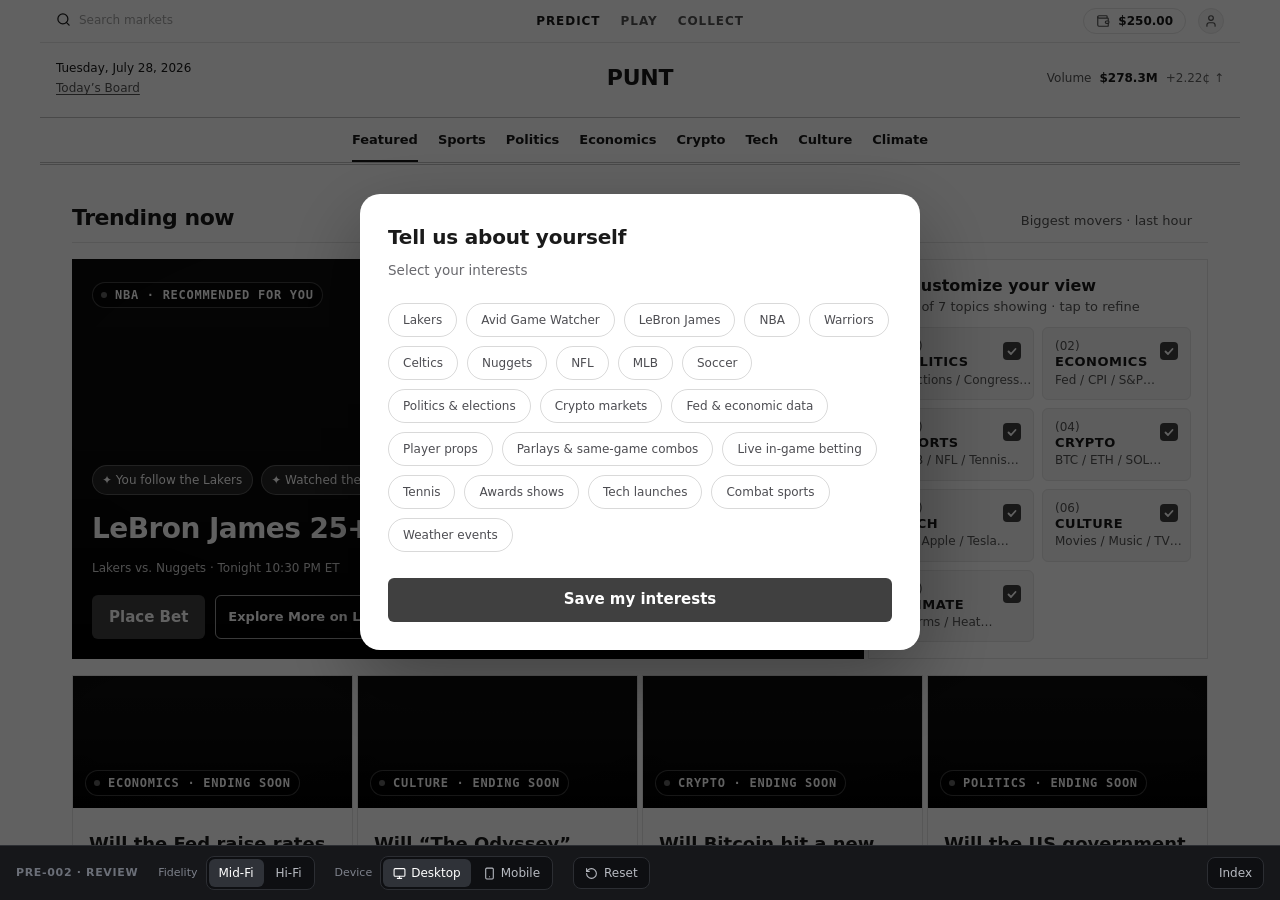
==== index.html @ 113faf9f "Link the Index button to punt-prototypes-index.vercel.app Opens in the same tab (plain anchor, no ta" ====
<!doctype html>
<html lang="en" data-punt-theme="midfi">
<head>
<meta charset="utf-8">
<meta name="viewport" content="width=device-width, initial-scale=1.0">
<title>Punt Predict — Discovery (PRE-002)</title>
<link rel="stylesheet" href="./assets/discovery.css">
<style>
/* ---- PRE-002 additions on top of the real punt-explorations design system ----
   Only for content this POC swaps into the hero slot; everything else on the
   page uses the linked stylesheet's classes untouched. */
.pre-whychips{display:flex;flex-wrap:wrap;gap:8px;margin:2px 0}
.pre-chip{display:inline-flex;align-items:center;gap:6px;font-family:var(--punt-type-caption-font);font-size:var(--punt-type-caption-size);color:#fff;background:#ffffff1f;border:1px solid #ffffff3d;border-radius:var(--punt-radius-full);padding:5px 10px 5px 9px;white-space:nowrap}
.pre-heroctas{display:flex;gap:10px;margin-top:4px;flex-wrap:wrap}
.pre-ranknav{display:flex;align-items:center;gap:10px;flex:0 0 auto}
.pre-arrow{width:32px;height:32px;padding:0;border-radius:50%;justify-content:center;flex:0 0 auto}
.pre-rankdots{display:flex;gap:6px;align-items:center}
.pre-rankdots i{width:7px;height:7px;border-radius:50%;background:#ffffff59;transition:opacity .2s,transform .2s;display:block}
.pre-rankdots i.on{background:#fff;transform:scale(1.2)}
.pre-toast{position:fixed;left:50%;top:18px;transform:translateX(-50%) translateY(-10px);background:#16171a;color:#fff;font-size:12.5px;font-weight:500;padding:10px 16px;border-radius:999px;box-shadow:0 10px 30px rgba(0,0,0,.4);opacity:0;pointer-events:none;transition:.25s;z-index:1200;white-space:nowrap}
.pre-toast.show{opacity:1;transform:translateX(-50%)}

/* onboarding modal */
.pre-onboard-backdrop{position:fixed;inset:0;background:rgba(0,0,0,.62);z-index:2000;display:flex;align-items:center;justify-content:center;padding:20px 20px 76px;opacity:1;transition:opacity .2s ease}
.pre-onboard-backdrop[hidden]{display:none}
._bar_lmoli_6{z-index:2100}
.pre-onboard{background:#fff;color:#1a1a1a;border-radius:20px;max-width:560px;width:100%;max-height:86vh;overflow-y:auto;padding:28px;box-shadow:0 30px 80px rgba(0,0,0,.35);font-family:system-ui,-apple-system,"Segoe UI",sans-serif}
.pre-onboard-head{display:flex;align-items:center;gap:10px}
.pre-onboard-head h2{font-size:20px;font-weight:700;margin:0;letter-spacing:-.01em}
.pre-onboard-sub{color:#68686d;font-size:13.5px;margin:8px 0 22px}
.pre-onboard-tags{display:flex;flex-wrap:wrap;gap:9px;margin-bottom:26px}
.pre-tag{display:inline-flex;align-items:center;font-family:var(--punt-type-caption-font);font-size:var(--punt-type-caption-size);color:#4d4d52;background:transparent;border:1px solid #00000026;border-radius:var(--punt-radius-full);padding:7px 14px;cursor:pointer;transition:.15s;white-space:nowrap}
.pre-tag:hover{border-color:#00000047;color:#1a1a1a}
.pre-tag[aria-pressed="true"]{color:#fff;background:#1a1a1a;border-color:#1a1a1a}
.pre-onboard button.pre-onboard-cta{width:100%}
:root[data-punt-theme="hifi"] .pre-onboard{background:#16171a;color:#fff;box-shadow:0 30px 80px rgba(0,0,0,.55)}
:root[data-punt-theme="hifi"] .pre-onboard-sub{color:#ffffffa8}
:root[data-punt-theme="hifi"] .pre-tag{color:#ffffffb0;border-color:#ffffff30}
:root[data-punt-theme="hifi"] .pre-tag:hover{border-color:#ffffff5c;color:#fff}
:root[data-punt-theme="hifi"] .pre-tag[aria-pressed="true"]{color:#fff;background:#ffffff1f;border-color:#ffffff3d}
.pre-wordmark{font-family:Inter,-apple-system,system-ui,sans-serif;font-size:22px;font-weight:800;letter-spacing:-.22px;text-transform:uppercase;color:var(--punt-text-primary);line-height:1.45}
a._action_lmoli_79{text-decoration:none}
</style>
</head>
<body>
<div id="root"><div class="_appRoot_lazny_6"><div class="_stage_lazny_16" data-device="desktop"><div class="_frame_lazny_32" data-device="desktop"><div class="_viewport_lazny_59"><div class="_header_lazny_132"><header class="_bar_xk1yx_8"><div class="_utility_xk1yx_25"><button type="button" class="_pmark_xk1yx_37" aria-label="Punt — home"><svg class="_pmarkIcon_xk1yx_49" viewBox="0 0 33 50" role="img" aria-label="Punt" xmlns="http://www.w3.org/2000/svg"><path fill-rule="evenodd" clip-rule="evenodd" fill="currentColor" d="M20.9295 6.09855e-07C21.0402 -0.000160341 21.1185 0.0315406 21.2141 0.0907373C22.1173 0.651046 23.0156 1.25142 23.9143 1.81814L31.4762 6.61122C31.5067 7.10429 31.4916 7.65831 31.4916 8.15871L31.4926 22.8074C31.4936 23.5739 31.5322 24.4627 31.439 25.2143C31.4182 25.3827 30.114 26.2218 29.8975 26.37L27.0634 28.2856L21.3635 32.1745C20.9624 31.9421 20.5584 31.6675 20.1628 31.42L17.8589 29.9905C17.4922 29.7628 17.135 29.5198 16.7592 29.3083C16.7904 29.7628 16.7576 30.639 16.757 31.1364L16.7541 34.9385L16.7596 39.2202C16.7612 39.9827 16.7889 40.8905 16.7483 41.6376C18.1316 41.4486 18.6882 41.1519 19.3922 39.8762C19.4177 39.8859 19.442 39.8953 19.4652 39.9048C19.6116 39.7786 19.76 39.6401 19.8983 39.5072C20.6225 38.8114 21.2725 38.0569 21.9287 37.2989C21.9893 37.2289 22.0482 37.1548 22.1055 37.0824C22.7581 36.2493 23.364 35.3807 23.9204 34.4805C24.0014 34.3478 24.0636 34.2084 24.1433 34.074C24.5126 33.4611 24.8618 32.8362 25.1903 32.2004C25.4035 31.7831 25.5784 31.3711 25.781 30.9539C25.867 31.1247 25.9582 31.292 26.0443 31.4633C26.174 31.7213 26.2897 31.9939 26.4238 32.2488C27.25 33.8438 28.2143 35.3633 29.3059 36.7899C29.4014 36.9156 29.5056 37.0416 29.5984 37.1656C29.6226 37.2014 29.8318 37.454 29.858 37.4677C29.9152 37.5602 30.0272 37.6757 30.1047 37.7568C30.1762 37.8559 30.2545 37.9535 30.337 38.0439C30.8181 38.5711 31.2902 39.1016 31.8212 39.5803C31.9505 39.6967 32.1054 39.8327 32.2173 39.9629C32.1227 40.1041 31.8587 40.3171 31.7202 40.4439C31.58 40.5745 31.4431 40.7086 31.3093 40.8456C29.2331 42.9569 27.6353 45.2865 26.3094 47.9268C26.1373 48.2693 25.9767 48.6524 25.7866 48.9808C25.7098 48.7945 25.6176 48.6393 25.5384 48.4613C25.2852 47.8929 25.0001 47.3784 24.6993 46.8343L24.1244 45.8167C23.4918 44.7015 22.7274 43.573 21.9123 42.582C21.2613 41.8045 20.5629 41.0678 19.8212 40.3762C19.7648 40.5462 19.7082 40.7156 19.6467 40.8863C18.7973 43.2426 16.7769 45.8298 14.0796 45.9483C12.9239 45.9991 11.8709 45.5492 10.8983 44.953C10.0063 46.3455 8.87122 47.2574 7.49717 48.1194C6.59512 48.6751 5.57583 49.027 4.5821 49.3685L4.38984 48.8818C4.93883 48.47 5.27903 48.2659 5.69792 47.7004C5.96508 47.3421 6.15314 46.931 6.24954 46.4945C6.44758 45.6179 6.38908 44.2247 6.41059 43.3035C6.4199 42.9005 6.44089 42.3976 6.40548 42.0004C6.38515 41.8468 6.25479 41.749 6.13872 41.666C4.45607 40.462 2.21735 39.5411 0.648798 41.4599C0.552534 41.5774 0.573386 41.6235 0.415482 41.6646C0.272529 41.6302 0.126953 41.515 0 41.4296C0.402236 40.1063 1.20959 38.7167 2.18731 37.7376C3.30222 36.5991 4.82906 35.9586 6.4224 35.9602C6.3723 34.6247 6.41086 33.0324 6.41099 31.6785L6.40692 23.297C6.21203 23.261 5.99826 23.203 5.8056 23.1642C4.34066 22.8678 2.78273 23.3785 2.40856 24.9651C2.36148 25.1643 2.39269 25.4097 2.29236 25.5755C2.18535 25.637 2.04423 25.6304 1.91688 25.6382C1.73983 25.234 1.68239 24.7572 1.64671 24.3208C1.39058 21.1813 3.28674 18.8413 6.422 18.5731C6.40784 17.3557 6.4039 16.138 6.41059 14.9202C6.40574 13.4132 6.40915 11.906 6.42056 10.3989C6.56705 10.1359 8.52 8.80058 8.90597 8.52594L18.1498 1.9536C18.9877 1.35732 20.0743 0.532917 20.9295 6.09855e-07ZM12.3319 26.6562C12.2516 26.7022 12.1294 26.7664 12.0555 26.8147C11.9926 27.8657 12.0289 29.1761 12.0301 30.2532L12.0293 37.9894C12.0292 38.3123 12.0414 38.82 12.0117 39.1274C13.3003 39.8469 14.332 40.8081 15.7794 41.4152C15.8682 41.4387 15.9024 41.4657 15.9719 41.4402C16.0073 41.0412 15.9835 40.3899 15.9819 39.9691L15.9793 28.8058C15.4615 28.529 12.6559 26.6607 12.3319 26.6562ZM25.8341 15.3643C25.5592 15.5479 25.2762 15.7267 24.9936 15.8983C23.385 16.8758 21.8093 17.9144 20.2053 18.8968C19.557 19.2916 18.9141 19.6955 18.277 20.1084C17.7929 20.4159 17.2029 20.7787 16.7545 21.1287C16.7638 21.5113 16.6863 22.6478 16.7919 22.8832C16.9849 23.0575 17.3663 23.278 17.5994 23.4227C18.219 23.8027 18.8352 24.1887 19.4478 24.5808C19.6383 24.7024 19.9924 24.9018 20.1431 25.0262C20.8799 25.4786 25.1339 28.245 25.5563 28.3254C25.6491 28.2911 25.7662 28.226 25.8138 28.1337C25.9751 27.8208 25.8695 16.8122 25.8682 15.4233L25.8341 15.3643ZM14.2734 5.71087C13.0776 6.55142 12.389 6.96941 12.0968 8.52244C11.9974 9.05106 12.0233 9.83833 12.0239 10.391L12.028 12.9914L12.0296 20.7848C12.0296 22.1259 12.078 23.822 12.0077 25.1283C12.0433 25.1778 12.0203 25.1654 12.0711 25.1744C12.8854 24.5904 13.7123 24.0242 14.551 23.476C14.9521 23.2116 15.6427 22.7792 16.0131 22.5072C15.958 22.0305 15.9795 21.2823 15.9795 20.7818L15.9822 8.29058L15.978 5.61565C15.977 5.42437 15.9934 4.69835 15.9744 4.55016L15.9281 4.53663L14.2734 5.71087ZM16.9224 3.84702C16.877 3.91872 16.7853 4.05438 16.7809 4.13411C16.7544 4.60599 16.7558 5.09722 16.7534 5.56916L16.7499 8.35311C16.7495 11.5119 16.7869 14.7386 16.7444 17.8904C18.296 16.9571 19.8244 15.9553 21.3759 15.0191C21.6975 14.825 22.0215 14.625 22.3344 14.4171C22.6356 14.2432 25.7044 12.3499 25.8512 12.0572C25.9217 11.9165 25.8872 9.82649 25.8695 9.47717C25.3047 9.05979 17.1242 3.88578 16.9224 3.84702Z"></path></svg></button><div class="_search_xk1yx_57"><svg xmlns="http://www.w3.org/2000/svg" width="15" height="15" viewBox="0 0 24 24" fill="none" stroke="currentColor" stroke-width="2" stroke-linecap="round" stroke-linejoin="round" class="lucide lucide-search _searchIcon_xk1yx_70" aria-hidden="true"><path d="m21 21-4.34-4.34"></path><circle cx="11" cy="11" r="8"></circle></svg><input class="_searchInput_xk1yx_75" placeholder="Search markets" aria-label="Search markets" type="search" value=""></div><nav class="_editions_xk1yx_90" aria-label="Boards"><button type="button" class="_edition_xk1yx_90" data-on="true" aria-current="page">Predict</button><button type="button" class="_edition_xk1yx_90">Play</button><button type="button" class="_edition_xk1yx_90">Collect</button></nav><div class="_account_xk1yx_122"><button type="button" class="_wallet_xk1yx_132" aria-label="Wallet, $250.00"><svg xmlns="http://www.w3.org/2000/svg" width="14" height="14" viewBox="0 0 24 24" fill="none" stroke="currentColor" stroke-width="2" stroke-linecap="round" stroke-linejoin="round" class="lucide lucide-wallet _walletIcon_xk1yx_155" aria-hidden="true"><path d="M19 7V4a1 1 0 0 0-1-1H5a2 2 0 0 0 0 4h15a1 1 0 0 1 1 1v4h-3a2 2 0 0 0 0 4h3a1 1 0 0 0 1-1v-2a1 1 0 0 0-1-1"></path><path d="M3 5v14a2 2 0 0 0 2 2h15a1 1 0 0 0 1-1v-4"></path></svg><span class="_balance_xk1yx_160">$250.00</span></button><button type="button" class="_avatar_xk1yx_169" aria-label="Account"><svg xmlns="http://www.w3.org/2000/svg" width="14" height="14" viewBox="0 0 24 24" fill="none" stroke="currentColor" stroke-width="2" stroke-linecap="round" stroke-linejoin="round" class="lucide lucide-user" aria-hidden="true"><path d="M19 21v-2a4 4 0 0 0-4-4H9a4 4 0 0 0-4 4v2"></path><circle cx="12" cy="7" r="4"></circle></svg></button></div></div><div class="_flag_xk1yx_197"><div class="_dateline_xk1yx_205"><time>Tuesday, July 28, 2026</time><span class="_datelineSub_xk1yx_214">Today’s Board</span></div><button type="button" class="_logoButton_xk1yx_223" aria-label="Punt — home"><span class="pre-wordmark">PUNT</span></button><div class="_quote_xk1yx_242"><span class="_quoteLabel_xk1yx_252">Volume</span><span class="_quoteValue_xk1yx_255">$278.3M</span><span class="_quoteMove_xk1yx_259" data-dir="up">+2.22¢ ↑</span></div></div></header><nav class="_nav_1gdg0_6" aria-label="Browse markets by category"><div class="_row_1gdg0_13" role="tablist"><button type="button" role="tab" aria-selected="true" class="_chip_1gdg0_27" data-on="true">Featured</button><button type="button" role="tab" aria-selected="false" class="_chip_1gdg0_27">Sports</button><button type="button" role="tab" aria-selected="false" class="_chip_1gdg0_27">Politics</button><button type="button" role="tab" aria-selected="false" class="_chip_1gdg0_27">Economics</button><button type="button" role="tab" aria-selected="false" class="_chip_1gdg0_27">Crypto</button><button type="button" role="tab" aria-selected="false" class="_chip_1gdg0_27">Tech</button><button type="button" role="tab" aria-selected="false" class="_chip_1gdg0_27">Culture</button><button type="button" role="tab" aria-selected="false" class="_chip_1gdg0_27">Climate</button></div></nav></div><main class="_content_lazny_84"><div style="opacity: 1; transform: none;"><div class="_feedWrap_19tfx_717"><div class="_bands_19tfx_90"><section class="_band_19tfx_90" aria-label="Trending now"><header class="_bandHead_19tfx_105" data-kind="trending"><h2 class="_bandTitle_19tfx_133" data-kind="trending">Trending now</h2><span class="_bandNote_19tfx_173">Biggest movers · last hour</span></header><div class="_carousel_14ss8_4"><div class="_track_14ss8_17"><div class="_slide_14ss8_35"><div class="_root_1py48_2 _inverse_1py48_21 _padNone_1py48_28 _interactive_1py48_42 _tile_s34ji_6 _hero_s34ji_4" role="button" tabindex="0" aria-label="Will OpenAI release its next flagship model before October?" data-size="feature"><span class="_cover_s34ji_64" aria-hidden="true" style="--cover: url(/adaptive-discovery/covers/openai-flagship-oct.jpg);"></span><span class="_scrim_s34ji_105" aria-hidden="true"></span><div class="_heroInner_s34ji_200"><div class="_top_s34ji_123"><span class="_tag_2lkff_5" data-invert="true" data-status="ending" id="base-ui-_r_3_" data-base-ui-tooltip-trigger=""><span class="_tagDot_2lkff_25" aria-hidden="true"></span>Tech · Ending soon</span></div><div class="_bottom_s34ji_209"><p class="_q_s34ji_131">Will OpenAI release its next flagship model before October?</p><p class="_meta_s34ji_143" data-invert="true"><span>$3M vol</span></p><div class="_outWrap_s34ji_175"><div class="_outcomes_2lkff_82" data-invert="true"><div class="_outcome_2lkff_82" data-lead="down" role="button" tabindex="0" aria-label="Buy Yes at 47¢"><span class="_outHead_2lkff_115"><span class="_outName_2lkff_122">Yes</span><span class="_outVals_2lkff_132"><span class="_outMult_2lkff_138">2.13×</span><span class="_outPct_2lkff_143">47%</span></span></span><span class="_track_2lkff_150" aria-hidden="true"><span class="_fill_2lkff_158" style="width: 47%;"></span></span></div><div class="_outcome_2lkff_82" data-lead="up" role="button" tabindex="0" aria-label="Buy No at 53¢"><span class="_outHead_2lkff_115"><span class="_outName_2lkff_122">No</span><span class="_outVals_2lkff_132"><span class="_outMult_2lkff_138">1.89×</span><span class="_outPct_2lkff_143">53%</span></span></span><span class="_track_2lkff_150" aria-hidden="true"><span class="_fill_2lkff_158" style="width: 53%;"></span></span></div></div></div><button class="_button_1fbs5_1 _secondary_1fbs5_57 _sm_1fbs5_31 _trade_2lkff_208 _tradeOnImage_2lkff_214" type="button" aria-label="Trade this market">Trade</button></div></div></div></div><div class="_slide_14ss8_35"><div class="_root_1py48_2 _inverse_1py48_21 _padNone_1py48_28 _interactive_1py48_42 _tile_s34ji_6 _hero_s34ji_4" role="button" tabindex="0" aria-label="Will the Fed raise rates at its July 2026 meeting?" data-size="feature"><span class="_cover_s34ji_64" aria-hidden="true" style="--cover: url(/adaptive-discovery/covers/fed-jul-hike.jpg);"></span><span class="_scrim_s34ji_105" aria-hidden="true"></span><div class="_heroInner_s34ji_200"><div class="_top_s34ji_123"><span class="_tag_2lkff_5" data-invert="true" data-status="ending" id="base-ui-_r_5_" data-base-ui-tooltip-trigger=""><span class="_tagDot_2lkff_25" aria-hidden="true"></span>Economics · Ending soon</span></div><div class="_bottom_s34ji_209"><p class="_q_s34ji_131">Will the Fed raise rates at its July 2026 meeting?</p><p class="_meta_s34ji_143" data-invert="true"><span>$16.2M vol</span><span class="_metaSep_s34ji_163" aria-hidden="true">·</span><span class="_metaEvent_s34ji_158"><svg xmlns="http://www.w3.org/2000/svg" width="11" height="11" viewBox="0 0 24 24" fill="none" stroke="currentColor" stroke-width="2" stroke-linecap="round" stroke-linejoin="round" class="lucide lucide-layers" aria-hidden="true"><path d="M12.83 2.18a2 2 0 0 0-1.66 0L2.6 6.08a1 1 0 0 0 0 1.83l8.58 3.91a2 2 0 0 0 1.66 0l8.58-3.9a1 1 0 0 0 0-1.83z"></path><path d="M2 12a1 1 0 0 0 .58.91l8.6 3.91a2 2 0 0 0 1.65 0l8.58-3.9A1 1 0 0 0 22 12"></path><path d="M2 17a1 1 0 0 0 .58.91l8.6 3.91a2 2 0 0 0 1.65 0l8.58-3.9A1 1 0 0 0 22 17"></path></svg>2 markets</span></p><div class="_outWrap_s34ji_175"><div class="_outcomes_2lkff_82" data-invert="true"><div class="_outcome_2lkff_82" data-lead="down" role="button" tabindex="0" aria-label="Buy Yes at 36¢"><span class="_outHead_2lkff_115"><span class="_outName_2lkff_122">Yes</span><span class="_outVals_2lkff_132"><span class="_outMult_2lkff_138">2.78×</span><span class="_outPct_2lkff_143">36%</span></span></span><span class="_track_2lkff_150" aria-hidden="true"><span class="_fill_2lkff_158" style="width: 36%;"></span></span></div><div class="_outcome_2lkff_82" data-lead="up" role="button" tabindex="0" aria-label="Buy No at 64¢"><span class="_outHead_2lkff_115"><span class="_outName_2lkff_122">No</span><span class="_outVals_2lkff_132"><span class="_outMult_2lkff_138">1.56×</span><span class="_outPct_2lkff_143">64%</span></span></span><span class="_track_2lkff_150" aria-hidden="true"><span class="_fill_2lkff_158" style="width: 64%;"></span></span></div></div></div><button class="_button_1fbs5_1 _secondary_1fbs5_57 _sm_1fbs5_31 _trade_2lkff_208 _tradeOnImage_2lkff_214" type="button" aria-label="Trade this market">Trade</button></div></div></div></div><div class="_slide_14ss8_35"><div class="_root_1py48_2 _inverse_1py48_21 _padNone_1py48_28 _interactive_1py48_42 _tile_s34ji_6 _hero_s34ji_4" role="button" tabindex="0" aria-label="Will “The Odyssey” gross over $500M worldwide by Labor Day?" data-size="feature"><span class="_cover_s34ji_64" aria-hidden="true" style="--cover: url(/adaptive-discovery/covers/odyssey-box-office.jpg);"></span><span class="_scrim_s34ji_105" aria-hidden="true"></span><div class="_heroInner_s34ji_200"><div class="_top_s34ji_123"><span class="_tag_2lkff_5" data-invert="true" data-status="ending" id="base-ui-_r_7_" data-base-ui-tooltip-trigger=""><span class="_tagDot_2lkff_25" aria-hidden="true"></span>Culture · Ending soon</span></div><div class="_bottom_s34ji_209"><p class="_q_s34ji_131">Will “The Odyssey” gross over $500M worldwide by Labor Day?</p><p class="_meta_s34ji_143" data-invert="true"><span>$1.8M vol</span></p><div class="_outWrap_s34ji_175"><div class="_outcomes_2lkff_82" data-invert="true"><div class="_outcome_2lkff_82" data-lead="up" role="button" tabindex="0" aria-label="Buy Yes at 62¢"><span class="_outHead_2lkff_115"><span class="_outName_2lkff_122">Yes</span><span class="_outVals_2lkff_132"><span class="_outMult_2lkff_138">1.61×</span><span class="_outPct_2lkff_143">62%</span></span></span><span class="_track_2lkff_150" aria-hidden="true"><span class="_fill_2lkff_158" style="width: 62%;"></span></span></div><div class="_outcome_2lkff_82" data-lead="down" role="button" tabindex="0" aria-label="Buy No at 38¢"><span class="_outHead_2lkff_115"><span class="_outName_2lkff_122">No</span><span class="_outVals_2lkff_132"><span class="_outMult_2lkff_138">2.63×</span><span class="_outPct_2lkff_143">38%</span></span></span><span class="_track_2lkff_150" aria-hidden="true"><span class="_fill_2lkff_158" style="width: 38%;"></span></span></div></div></div><button class="_button_1fbs5_1 _secondary_1fbs5_57 _sm_1fbs5_31 _trade_2lkff_208 _tradeOnImage_2lkff_214" type="button" aria-label="Trade this market">Trade</button></div></div></div></div><div class="_slide_14ss8_35"><div class="_root_1py48_2 _inverse_1py48_21 _padNone_1py48_28 _interactive_1py48_42 _tile_s34ji_6 _hero_s34ji_4" role="button" tabindex="0" aria-label="Will Bitcoin hit a new all-time high in August 2026?" data-size="feature"><span class="_cover_s34ji_64" aria-hidden="true" style="--cover: url(/adaptive-discovery/covers/btc-ath-aug.jpg);"></span><span class="_scrim_s34ji_105" aria-hidden="true"></span><div class="_heroInner_s34ji_200"><div class="_top_s34ji_123"><span class="_tag_2lkff_5" data-invert="true" data-status="ending" id="base-ui-_r_9_" data-base-ui-tooltip-trigger=""><span class="_tagDot_2lkff_25" aria-hidden="true"></span>Crypto · Ending soon</span></div><div class="_bottom_s34ji_209"><p class="_q_s34ji_131">Will Bitcoin hit a new all-time high in August 2026?</p><p class="_meta_s34ji_143" data-invert="true"><span>$6.7M vol</span><span class="_metaSep_s34ji_163" aria-hidden="true">·</span><span class="_metaEvent_s34ji_158"><svg xmlns="http://www.w3.org/2000/svg" width="11" height="11" viewBox="0 0 24 24" fill="none" stroke="currentColor" stroke-width="2" stroke-linecap="round" stroke-linejoin="round" class="lucide lucide-layers" aria-hidden="true"><path d="M12.83 2.18a2 2 0 0 0-1.66 0L2.6 6.08a1 1 0 0 0 0 1.83l8.58 3.91a2 2 0 0 0 1.66 0l8.58-3.9a1 1 0 0 0 0-1.83z"></path><path d="M2 12a1 1 0 0 0 .58.91l8.6 3.91a2 2 0 0 0 1.65 0l8.58-3.9A1 1 0 0 0 22 12"></path><path d="M2 17a1 1 0 0 0 .58.91l8.6 3.91a2 2 0 0 0 1.65 0l8.58-3.9A1 1 0 0 0 22 17"></path></svg>3 markets</span></p><div class="_outWrap_s34ji_175"><div class="_outcomes_2lkff_82" data-invert="true"><div class="_outcome_2lkff_82" data-lead="down" role="button" tabindex="0" aria-label="Buy Yes at 37¢"><span class="_outHead_2lkff_115"><span class="_outName_2lkff_122">Yes</span><span class="_outVals_2lkff_132"><span class="_outMult_2lkff_138">2.70×</span><span class="_outPct_2lkff_143">37%</span></span></span><span class="_track_2lkff_150" aria-hidden="true"><span class="_fill_2lkff_158" style="width: 37%;"></span></span></div><div class="_outcome_2lkff_82" data-lead="up" role="button" tabindex="0" aria-label="Buy No at 63¢"><span class="_outHead_2lkff_115"><span class="_outName_2lkff_122">No</span><span class="_outVals_2lkff_132"><span class="_outMult_2lkff_138">1.59×</span><span class="_outPct_2lkff_143">63%</span></span></span><span class="_track_2lkff_150" aria-hidden="true"><span class="_fill_2lkff_158" style="width: 63%;"></span></span></div></div></div><button class="_button_1fbs5_1 _secondary_1fbs5_57 _sm_1fbs5_31 _trade_2lkff_208 _tradeOnImage_2lkff_214" type="button" aria-label="Trade this market">Trade</button></div></div></div></div><div class="_slide_14ss8_35"><div class="_root_1py48_2 _inverse_1py48_21 _padNone_1py48_28 _interactive_1py48_42 _tile_s34ji_6 _hero_s34ji_4" role="button" tabindex="0" aria-label="Will the US government shut down before October 2026?" data-size="feature"><span class="_cover_s34ji_64" aria-hidden="true" style="--cover: url(/adaptive-discovery/covers/shutdown-2026.jpg);"></span><span class="_scrim_s34ji_105" aria-hidden="true"></span><div class="_heroInner_s34ji_200"><div class="_top_s34ji_123"><span class="_tag_2lkff_5" data-invert="true" data-status="ending" id="base-ui-_r_b_" data-base-ui-tooltip-trigger=""><span class="_tagDot_2lkff_25" aria-hidden="true"></span>Politics · Ending soon</span></div><div class="_bottom_s34ji_209"><p class="_q_s34ji_131">Will the US government shut down before October 2026?</p><p class="_meta_s34ji_143" data-invert="true"><span>$5.6M vol</span></p><div class="_outWrap_s34ji_175"><div class="_outcomes_2lkff_82" data-invert="true"><div class="_outcome_2lkff_82" data-lead="down" role="button" tabindex="0" aria-label="Buy Yes at 39¢"><span class="_outHead_2lkff_115"><span class="_outName_2lkff_122">Yes</span><span class="_outVals_2lkff_132"><span class="_outMult_2lkff_138">2.56×</span><span class="_outPct_2lkff_143">39%</span></span></span><span class="_track_2lkff_150" aria-hidden="true"><span class="_fill_2lkff_158" style="width: 39%;"></span></span></div><div class="_outcome_2lkff_82" data-lead="up" role="button" tabindex="0" aria-label="Buy No at 61¢"><span class="_outHead_2lkff_115"><span class="_outName_2lkff_122">No</span><span class="_outVals_2lkff_132"><span class="_outMult_2lkff_138">1.64×</span><span class="_outPct_2lkff_143">61%</span></span></span><span class="_track_2lkff_150" aria-hidden="true"><span class="_fill_2lkff_158" style="width: 61%;"></span></span></div></div></div><button class="_button_1fbs5_1 _secondary_1fbs5_57 _sm_1fbs5_31 _trade_2lkff_208 _tradeOnImage_2lkff_214" type="button" aria-label="Trade this market">Trade</button></div></div></div></div></div><div class="_dots_14ss8_42" aria-hidden="true"><button type="button" class="_dot_14ss8_42" data-on="true" aria-label="Go to trending card 1"></button><button type="button" class="_dot_14ss8_42" aria-label="Go to trending card 2"></button><button type="button" class="_dot_14ss8_42" aria-label="Go to trending card 3"></button><button type="button" class="_dot_14ss8_42" aria-label="Go to trending card 4"></button><button type="button" class="_dot_14ss8_42" aria-label="Go to trending card 5"></button></div></div><div class="_trendingTop_19tfx_298"><div class="_trendingHero_19tfx_303" id="heroSlot"></div><div class="_tunerSlot_19tfx_308"><aside class="_card_zsbvw_5" aria-label="Customize your view"><header class="_head_zsbvw_17"><svg xmlns="http://www.w3.org/2000/svg" width="16" height="16" viewBox="0 0 24 24" fill="none" stroke="currentColor" stroke-width="2" stroke-linecap="round" stroke-linejoin="round" class="lucide lucide-sliders-horizontal" aria-hidden="true"><path d="M10 5H3"></path><path d="M12 19H3"></path><path d="M14 3v4"></path><path d="M16 17v4"></path><path d="M21 12h-9"></path><path d="M21 19h-5"></path><path d="M21 5h-7"></path><path d="M8 10v4"></path><path d="M8 12H3"></path></svg><div class="_headText_zsbvw_23"><p class="_title_zsbvw_29">Customize your view</p><p class="_sub_zsbvw_37">7 of 7 topics showing · tap to refine</p></div></header><div class="_grid_zsbvw_47" role="group" aria-label="Topics on your board"><div class="_tile_zsbvw_57" data-on="true"><button type="button" class="_tileMain_zsbvw_74" aria-label="Refine Politics topics"><span class="_num_zsbvw_105">(01)</span><span class="_name_zsbvw_112">Politics</span><span class="_eg_zsbvw_124">Elections / Congress…</span></button><button type="button" class="_checkBtn_zsbvw_88" role="checkbox" aria-checked="true" aria-label="Toggle Politics"><span class="_check_zsbvw_88" data-state="on" aria-hidden="true"><svg viewBox="0 0 12 12" width="12" height="12"><path d="M2.5 6.5l2.5 2.5 4.5-5" fill="none" stroke="currentColor" stroke-width="1.8" stroke-linecap="round" stroke-linejoin="round"></path></svg></span></button></div><div class="_tile_zsbvw_57" data-on="true"><button type="button" class="_tileMain_zsbvw_74" aria-label="Refine Economics topics"><span class="_num_zsbvw_105">(02)</span><span class="_name_zsbvw_112">Economics</span><span class="_eg_zsbvw_124">Fed / CPI / S&amp;P…</span></button><button type="button" class="_checkBtn_zsbvw_88" role="checkbox" aria-checked="true" aria-label="Toggle Economics"><span class="_check_zsbvw_88" data-state="on" aria-hidden="true"><svg viewBox="0 0 12 12" width="12" height="12"><path d="M2.5 6.5l2.5 2.5 4.5-5" fill="none" stroke="currentColor" stroke-width="1.8" stroke-linecap="round" stroke-linejoin="round"></path></svg></span></button></div><div class="_tile_zsbvw_57" data-on="true"><button type="button" class="_tileMain_zsbvw_74" aria-label="Refine Sports topics"><span class="_num_zsbvw_105">(03)</span><span class="_name_zsbvw_112">Sports</span><span class="_eg_zsbvw_124">MLB / NFL / Tennis…</span></button><button type="button" class="_checkBtn_zsbvw_88" role="checkbox" aria-checked="true" aria-label="Toggle Sports"><span class="_check_zsbvw_88" data-state="on" aria-hidden="true"><svg viewBox="0 0 12 12" width="12" height="12"><path d="M2.5 6.5l2.5 2.5 4.5-5" fill="none" stroke="currentColor" stroke-width="1.8" stroke-linecap="round" stroke-linejoin="round"></path></svg></span></button></div><div class="_tile_zsbvw_57" data-on="true"><button type="button" class="_tileMain_zsbvw_74" aria-label="Refine Crypto topics"><span class="_num_zsbvw_105">(04)</span><span class="_name_zsbvw_112">Crypto</span><span class="_eg_zsbvw_124">BTC / ETH / SOL…</span></button><button type="button" class="_checkBtn_zsbvw_88" role="checkbox" aria-checked="true" aria-label="Toggle Crypto"><span class="_check_zsbvw_88" data-state="on" aria-hidden="true"><svg viewBox="0 0 12 12" width="12" height="12"><path d="M2.5 6.5l2.5 2.5 4.5-5" fill="none" stroke="currentColor" stroke-width="1.8" stroke-linecap="round" stroke-linejoin="round"></path></svg></span></button></div><div class="_tile_zsbvw_57" data-on="true"><button type="button" class="_tileMain_zsbvw_74" aria-label="Refine Tech topics"><span class="_num_zsbvw_105">(05)</span><span class="_name_zsbvw_112">Tech</span><span class="_eg_zsbvw_124">AI / Apple / Tesla…</span></button><button type="button" class="_checkBtn_zsbvw_88" role="checkbox" aria-checked="true" aria-label="Toggle Tech"><span class="_check_zsbvw_88" data-state="on" aria-hidden="true"><svg viewBox="0 0 12 12" width="12" height="12"><path d="M2.5 6.5l2.5 2.5 4.5-5" fill="none" stroke="currentColor" stroke-width="1.8" stroke-linecap="round" stroke-linejoin="round"></path></svg></span></button></div><div class="_tile_zsbvw_57" data-on="true"><button type="button" class="_tileMain_zsbvw_74" aria-label="Refine Culture topics"><span class="_num_zsbvw_105">(06)</span><span class="_name_zsbvw_112">Culture</span><span class="_eg_zsbvw_124">Movies / Music / TV…</span></button><button type="button" class="_checkBtn_zsbvw_88" role="checkbox" aria-checked="true" aria-label="Toggle Culture"><span class="_check_zsbvw_88" data-state="on" aria-hidden="true"><svg viewBox="0 0 12 12" width="12" height="12"><path d="M2.5 6.5l2.5 2.5 4.5-5" fill="none" stroke="currentColor" stroke-width="1.8" stroke-linecap="round" stroke-linejoin="round"></path></svg></span></button></div><div class="_tile_zsbvw_57" data-on="true"><button type="button" class="_tileMain_zsbvw_74" aria-label="Refine Climate topics"><span class="_num_zsbvw_105">(07)</span><span class="_name_zsbvw_112">Climate</span><span class="_eg_zsbvw_124">Storms / Heat…</span></button><button type="button" class="_checkBtn_zsbvw_88" role="checkbox" aria-checked="true" aria-label="Toggle Climate"><span class="_check_zsbvw_88" data-state="on" aria-hidden="true"><svg viewBox="0 0 12 12" width="12" height="12"><path d="M2.5 6.5l2.5 2.5 4.5-5" fill="none" stroke="currentColor" stroke-width="1.8" stroke-linecap="round" stroke-linejoin="round"></path></svg></span></button></div></div><div class="_dots_zsbvw_167" aria-hidden="true"><span class="_dot_zsbvw_167" data-on="true"></span><span class="_dot_zsbvw_167"></span><span class="_dot_zsbvw_167"></span><span class="_dot_zsbvw_167"></span><span class="_dot_zsbvw_167"></span><span class="_dot_zsbvw_167"></span><span class="_dot_zsbvw_167"></span></div></aside></div></div><div class="_shelfGrid_19tfx_187 _trendingMovers_19tfx_328"><div class="_root_1py48_2 _default_1py48_12 _padNone_1py48_28 _interactive_1py48_42 _tile_s34ji_6 _standard_s34ji_4" role="button" tabindex="0" aria-label="Will the Fed raise rates at its July 2026 meeting?" data-size="cell"><div class="_imgTop_s34ji_74"><span class="_cover_s34ji_64" aria-hidden="true" style="--cover: url(/adaptive-discovery/covers/fed-jul-hike.jpg);"></span><span class="_scrim_s34ji_105" aria-hidden="true"></span><div class="_imgTag_s34ji_241"><span class="_tag_2lkff_5" data-invert="true" data-status="ending" id="base-ui-_r_f_" data-base-ui-tooltip-trigger=""><span class="_tagDot_2lkff_25" aria-hidden="true"></span>Economics · Ending soon</span></div></div><div class="_body_s34ji_250"><p class="_q_s34ji_131">Will the Fed raise rates at its July 2026 meeting?</p><p class="_meta_s34ji_143"><span>$16.2M vol</span><span class="_metaSep_s34ji_163" aria-hidden="true">·</span><span class="_metaEvent_s34ji_158"><svg xmlns="http://www.w3.org/2000/svg" width="11" height="11" viewBox="0 0 24 24" fill="none" stroke="currentColor" stroke-width="2" stroke-linecap="round" stroke-linejoin="round" class="lucide lucide-layers" aria-hidden="true"><path d="M12.83 2.18a2 2 0 0 0-1.66 0L2.6 6.08a1 1 0 0 0 0 1.83l8.58 3.91a2 2 0 0 0 1.66 0l8.58-3.9a1 1 0 0 0 0-1.83z"></path><path d="M2 12a1 1 0 0 0 .58.91l8.6 3.91a2 2 0 0 0 1.65 0l8.58-3.9A1 1 0 0 0 22 12"></path><path d="M2 17a1 1 0 0 0 .58.91l8.6 3.91a2 2 0 0 0 1.65 0l8.58-3.9A1 1 0 0 0 22 17"></path></svg>2 markets</span></p><div class="_outWrap_s34ji_175"><div class="_outcomes_2lkff_82" data-dense="true"><div class="_outcome_2lkff_82" data-lead="down" role="button" tabindex="0" aria-label="Buy Yes at 36¢"><span class="_outHead_2lkff_115"><span class="_outName_2lkff_122">Yes</span><span class="_outVals_2lkff_132"><span class="_outMult_2lkff_138">2.78×</span><span class="_outPct_2lkff_143">36%</span></span></span><span class="_track_2lkff_150" aria-hidden="true"><span class="_fill_2lkff_158" style="width: 36%;"></span></span></div><div class="_outcome_2lkff_82" data-lead="up" role="button" tabindex="0" aria-label="Buy No at 64¢"><span class="_outHead_2lkff_115"><span class="_outName_2lkff_122">No</span><span class="_outVals_2lkff_132"><span class="_outMult_2lkff_138">1.56×</span><span class="_outPct_2lkff_143">64%</span></span></span><span class="_track_2lkff_150" aria-hidden="true"><span class="_fill_2lkff_158" style="width: 64%;"></span></span></div></div></div><button class="_button_1fbs5_1 _secondary_1fbs5_57 _sm_1fbs5_31 _trade_2lkff_208" type="button" aria-label="Trade this market">Trade</button></div></div><div class="_root_1py48_2 _default_1py48_12 _padNone_1py48_28 _interactive_1py48_42 _tile_s34ji_6 _standard_s34ji_4" role="button" tabindex="0" aria-label="Will “The Odyssey” gross over $500M worldwide by Labor Day?" data-size="cell"><div class="_imgTop_s34ji_74"><span class="_cover_s34ji_64" aria-hidden="true" style="--cover: url(/adaptive-discovery/covers/odyssey-box-office.jpg);"></span><span class="_scrim_s34ji_105" aria-hidden="true"></span><div class="_imgTag_s34ji_241"><span class="_tag_2lkff_5" data-invert="true" data-status="ending" id="base-ui-_r_h_" data-base-ui-tooltip-trigger=""><span class="_tagDot_2lkff_25" aria-hidden="true"></span>Culture · Ending soon</span></div></div><div class="_body_s34ji_250"><p class="_q_s34ji_131">Will “The Odyssey” gross over $500M worldwide by Labor Day?</p><p class="_meta_s34ji_143"><span>$1.8M vol</span></p><div class="_outWrap_s34ji_175"><div class="_outcomes_2lkff_82" data-dense="true"><div class="_outcome_2lkff_82" data-lead="up" role="button" tabindex="0" aria-label="Buy Yes at 62¢"><span class="_outHead_2lkff_115"><span class="_outName_2lkff_122">Yes</span><span class="_outVals_2lkff_132"><span class="_outMult_2lkff_138">1.61×</span><span class="_outPct_2lkff_143">62%</span></span></span><span class="_track_2lkff_150" aria-hidden="true"><span class="_fill_2lkff_158" style="width: 62%;"></span></span></div><div class="_outcome_2lkff_82" data-lead="down" role="button" tabindex="0" aria-label="Buy No at 38¢"><span class="_outHead_2lkff_115"><span class="_outName_2lkff_122">No</span><span class="_outVals_2lkff_132"><span class="_outMult_2lkff_138">2.63×</span><span class="_outPct_2lkff_143">38%</span></span></span><span class="_track_2lkff_150" aria-hidden="true"><span class="_fill_2lkff_158" style="width: 38%;"></span></span></div></div></div><button class="_button_1fbs5_1 _secondary_1fbs5_57 _sm_1fbs5_31 _trade_2lkff_208" type="button" aria-label="Trade this market">Trade</button></div></div><div class="_root_1py48_2 _default_1py48_12 _padNone_1py48_28 _interactive_1py48_42 _tile_s34ji_6 _standard_s34ji_4" role="button" tabindex="0" aria-label="Will Bitcoin hit a new all-time high in August 2026?" data-size="cell"><div class="_imgTop_s34ji_74"><span class="_cover_s34ji_64" aria-hidden="true" style="--cover: url(/adaptive-discovery/covers/btc-ath-aug.jpg);"></span><span class="_scrim_s34ji_105" aria-hidden="true"></span><div class="_imgTag_s34ji_241"><span class="_tag_2lkff_5" data-invert="true" data-status="ending" id="base-ui-_r_j_" data-base-ui-tooltip-trigger=""><span class="_tagDot_2lkff_25" aria-hidden="true"></span>Crypto · Ending soon</span></div></div><div class="_body_s34ji_250"><p class="_q_s34ji_131">Will Bitcoin hit a new all-time high in August 2026?</p><p class="_meta_s34ji_143"><span>$6.7M vol</span><span class="_metaSep_s34ji_163" aria-hidden="true">·</span><span class="_metaEvent_s34ji_158"><svg xmlns="http://www.w3.org/2000/svg" width="11" height="11" viewBox="0 0 24 24" fill="none" stroke="currentColor" stroke-width="2" stroke-linecap="round" stroke-linejoin="round" class="lucide lucide-layers" aria-hidden="true"><path d="M12.83 2.18a2 2 0 0 0-1.66 0L2.6 6.08a1 1 0 0 0 0 1.83l8.58 3.91a2 2 0 0 0 1.66 0l8.58-3.9a1 1 0 0 0 0-1.83z"></path><path d="M2 12a1 1 0 0 0 .58.91l8.6 3.91a2 2 0 0 0 1.65 0l8.58-3.9A1 1 0 0 0 22 12"></path><path d="M2 17a1 1 0 0 0 .58.91l8.6 3.91a2 2 0 0 0 1.65 0l8.58-3.9A1 1 0 0 0 22 17"></path></svg>3 markets</span></p><div class="_outWrap_s34ji_175"><div class="_outcomes_2lkff_82" data-dense="true"><div class="_outcome_2lkff_82" data-lead="down" role="button" tabindex="0" aria-label="Buy Yes at 37¢"><span class="_outHead_2lkff_115"><span class="_outName_2lkff_122">Yes</span><span class="_outVals_2lkff_132"><span class="_outMult_2lkff_138">2.70×</span><span class="_outPct_2lkff_143">37%</span></span></span><span class="_track_2lkff_150" aria-hidden="true"><span class="_fill_2lkff_158" style="width: 37%;"></span></span></div><div class="_outcome_2lkff_82" data-lead="up" role="button" tabindex="0" aria-label="Buy No at 63¢"><span class="_outHead_2lkff_115"><span class="_outName_2lkff_122">No</span><span class="_outVals_2lkff_132"><span class="_outMult_2lkff_138">1.59×</span><span class="_outPct_2lkff_143">63%</span></span></span><span class="_track_2lkff_150" aria-hidden="true"><span class="_fill_2lkff_158" style="width: 63%;"></span></span></div></div></div><button class="_button_1fbs5_1 _secondary_1fbs5_57 _sm_1fbs5_31 _trade_2lkff_208" type="button" aria-label="Trade this market">Trade</button></div></div><div class="_root_1py48_2 _default_1py48_12 _padNone_1py48_28 _interactive_1py48_42 _tile_s34ji_6 _standard_s34ji_4" role="button" tabindex="0" aria-label="Will the US government shut down before October 2026?" data-size="cell"><div class="_imgTop_s34ji_74"><span class="_cover_s34ji_64" aria-hidden="true" style="--cover: url(/adaptive-discovery/covers/shutdown-2026.jpg);"></span><span class="_scrim_s34ji_105" aria-hidden="true"></span><div class="_imgTag_s34ji_241"><span class="_tag_2lkff_5" data-invert="true" data-status="ending" id="base-ui-_r_l_" data-base-ui-tooltip-trigger=""><span class="_tagDot_2lkff_25" aria-hidden="true"></span>Politics · Ending soon</span></div></div><div class="_body_s34ji_250"><p class="_q_s34ji_131">Will the US government shut down before October 2026?</p><p class="_meta_s34ji_143"><span>$5.6M vol</span></p><div class="_outWrap_s34ji_175"><div class="_outcomes_2lkff_82" data-dense="true"><div class="_outcome_2lkff_82" data-lead="down" role="button" tabindex="0" aria-label="Buy Yes at 39¢"><span class="_outHead_2lkff_115"><span class="_outName_2lkff_122">Yes</span><span class="_outVals_2lkff_132"><span class="_outMult_2lkff_138">2.56×</span><span class="_outPct_2lkff_143">39%</span></span></span><span class="_track_2lkff_150" aria-hidden="true"><span class="_fill_2lkff_158" style="width: 39%;"></span></span></div><div class="_outcome_2lkff_82" data-lead="up" role="button" tabindex="0" aria-label="Buy No at 61¢"><span class="_outHead_2lkff_115"><span class="_outName_2lkff_122">No</span><span class="_outVals_2lkff_132"><span class="_outMult_2lkff_138">1.64×</span><span class="_outPct_2lkff_143">61%</span></span></span><span class="_track_2lkff_150" aria-hidden="true"><span class="_fill_2lkff_158" style="width: 61%;"></span></span></div></div></div><button class="_button_1fbs5_1 _secondary_1fbs5_57 _sm_1fbs5_31 _trade_2lkff_208" type="button" aria-label="Trade this market">Trade</button></div></div></div></section><section class="_band_19tfx_90" aria-label="Sports"><header class="_bandHead_19tfx_105"><h2 class="_bandTitle_19tfx_133">Sports</h2><span class="_bandNote_19tfx_173">12 markets · 17.2K trading</span><button type="button" class="_seeMore_19tfx_260">See more<svg xmlns="http://www.w3.org/2000/svg" width="15" height="15" viewBox="0 0 24 24" fill="none" stroke="currentColor" stroke-width="2" stroke-linecap="round" stroke-linejoin="round" class="lucide lucide-arrow-right" aria-hidden="true"><path d="M5 12h14"></path><path d="m12 5 7 7-7 7"></path></svg></button></header><div class="_shelfMobile_19tfx_248"><div class="_root_1py48_2 _inverse_1py48_21 _padNone_1py48_28 _interactive_1py48_42 _tile_s34ji_6 _hero_s34ji_4" role="button" tabindex="0" aria-label="Will the Los Angeles Dodgers win the 2026 World Series?" data-size="feature"><span class="_cover_s34ji_64" aria-hidden="true" style="--cover: url(/adaptive-discovery/covers/dodgers-ws-2026.jpg);"></span><span class="_scrim_s34ji_105" aria-hidden="true"></span><div class="_heroInner_s34ji_200"><div class="_top_s34ji_123"><span class="_tag_2lkff_5" data-invert="true" data-status="live"><span class="_tagDot_2lkff_25" aria-hidden="true"></span>Sports · Live</span></div><div class="_bottom_s34ji_209"><p class="_q_s34ji_131">Will the Los Angeles Dodgers win the 2026 World Series?</p><p class="_meta_s34ji_143" data-invert="true"><span>$9.2M vol</span><span class="_metaSep_s34ji_163" aria-hidden="true">·</span><span class="_metaEvent_s34ji_158"><svg xmlns="http://www.w3.org/2000/svg" width="11" height="11" viewBox="0 0 24 24" fill="none" stroke="currentColor" stroke-width="2" stroke-linecap="round" stroke-linejoin="round" class="lucide lucide-layers" aria-hidden="true"><path d="M12.83 2.18a2 2 0 0 0-1.66 0L2.6 6.08a1 1 0 0 0 0 1.83l8.58 3.91a2 2 0 0 0 1.66 0l8.58-3.9a1 1 0 0 0 0-1.83z"></path><path d="M2 12a1 1 0 0 0 .58.91l8.6 3.91a2 2 0 0 0 1.65 0l8.58-3.9A1 1 0 0 0 22 12"></path><path d="M2 17a1 1 0 0 0 .58.91l8.6 3.91a2 2 0 0 0 1.65 0l8.58-3.9A1 1 0 0 0 22 17"></path></svg>4 markets</span></p><div class="_outWrap_s34ji_175"><div class="_outcomes_2lkff_82" data-invert="true"><div class="_outcome_2lkff_82" data-lead="down" role="button" tabindex="0" aria-label="Buy Yes at 34¢"><span class="_outHead_2lkff_115"><span class="_outName_2lkff_122">Yes</span><span class="_outVals_2lkff_132"><span class="_outMult_2lkff_138">2.94×</span><span class="_outPct_2lkff_143">34%</span></span></span><span class="_track_2lkff_150" aria-hidden="true"><span class="_fill_2lkff_158" style="width: 34%;"></span></span></div><div class="_outcome_2lkff_82" data-lead="up" role="button" tabindex="0" aria-label="Buy No at 66¢"><span class="_outHead_2lkff_115"><span class="_outName_2lkff_122">No</span><span class="_outVals_2lkff_132"><span class="_outMult_2lkff_138">1.52×</span><span class="_outPct_2lkff_143">66%</span></span></span><span class="_track_2lkff_150" aria-hidden="true"><span class="_fill_2lkff_158" style="width: 66%;"></span></span></div></div></div><button class="_button_1fbs5_1 _secondary_1fbs5_57 _sm_1fbs5_31 _trade_2lkff_208 _tradeOnImage_2lkff_214" type="button" aria-label="Trade this market">Trade</button></div></div></div><div class="_root_1py48_2 _default_1py48_12 _padNone_1py48_28 _interactive_1py48_42 _tile_s34ji_6 _standard_s34ji_4" role="button" tabindex="0" aria-label="Will the New York Yankees win the 2026 World Series?" data-size="tall"><div class="_imgTop_s34ji_74"><span class="_cover_s34ji_64" aria-hidden="true" style="--cover: url(/adaptive-discovery/covers/yankees-ws-2026.jpg);"></span><span class="_scrim_s34ji_105" aria-hidden="true"></span><div class="_imgTag_s34ji_241"><span class="_tag_2lkff_5" data-invert="true" data-status="live"><span class="_tagDot_2lkff_25" aria-hidden="true"></span>Sports · Live</span></div></div><div class="_body_s34ji_250"><p class="_q_s34ji_131">Will the New York Yankees win the 2026 World Series?</p><p class="_meta_s34ji_143"><span>$5.1M vol</span><span class="_metaSep_s34ji_163" aria-hidden="true">·</span><span class="_metaEvent_s34ji_158"><svg xmlns="http://www.w3.org/2000/svg" width="11" height="11" viewBox="0 0 24 24" fill="none" stroke="currentColor" stroke-width="2" stroke-linecap="round" stroke-linejoin="round" class="lucide lucide-layers" aria-hidden="true"><path d="M12.83 2.18a2 2 0 0 0-1.66 0L2.6 6.08a1 1 0 0 0 0 1.83l8.58 3.91a2 2 0 0 0 1.66 0l8.58-3.9a1 1 0 0 0 0-1.83z"></path><path d="M2 12a1 1 0 0 0 .58.91l8.6 3.91a2 2 0 0 0 1.65 0l8.58-3.9A1 1 0 0 0 22 12"></path><path d="M2 17a1 1 0 0 0 .58.91l8.6 3.91a2 2 0 0 0 1.65 0l8.58-3.9A1 1 0 0 0 22 17"></path></svg>4 markets</span></p><div class="_outWrap_s34ji_175"><div class="_outcomes_2lkff_82" data-dense="true"><div class="_outcome_2lkff_82" data-lead="down" role="button" tabindex="0" aria-label="Buy Yes at 22¢"><span class="_outHead_2lkff_115"><span class="_outName_2lkff_122">Yes</span><span class="_outVals_2lkff_132"><span class="_outMult_2lkff_138">4.55×</span><span class="_outPct_2lkff_143">22%</span></span></span><span class="_track_2lkff_150" aria-hidden="true"><span class="_fill_2lkff_158" style="width: 22%;"></span></span></div><div class="_outcome_2lkff_82" data-lead="up" role="button" tabindex="0" aria-label="Buy No at 78¢"><span class="_outHead_2lkff_115"><span class="_outName_2lkff_122">No</span><span class="_outVals_2lkff_132"><span class="_outMult_2lkff_138">1.28×</span><span class="_outPct_2lkff_143">78%</span></span></span><span class="_track_2lkff_150" aria-hidden="true"><span class="_fill_2lkff_158" style="width: 78%;"></span></span></div></div></div><button class="_button_1fbs5_1 _secondary_1fbs5_57 _sm_1fbs5_31 _trade_2lkff_208" type="button" aria-label="Trade this market">Trade</button></div></div><div class="_root_1py48_2 _default_1py48_12 _padNone_1py48_28 _interactive_1py48_42 _tile_s34ji_6 _standard_s34ji_4" role="button" tabindex="0" aria-label="Will the Philadelphia Phillies win the 2026 World Series?" data-size="tall"><div class="_imgTop_s34ji_74"><span class="_cover_s34ji_64" aria-hidden="true" style="--cover: url(/adaptive-discovery/covers/phillies-ws-2026.jpg);"></span><span class="_scrim_s34ji_105" aria-hidden="true"></span><div class="_imgTag_s34ji_241"><span class="_tag_2lkff_5" data-invert="true" data-status="live"><span class="_tagDot_2lkff_25" aria-hidden="true"></span>Sports · Live</span></div></div><div class="_body_s34ji_250"><p class="_q_s34ji_131">Will the Philadelphia Phillies win the 2026 World Series?</p><p class="_meta_s34ji_143"><span>$3.9M vol</span><span class="_metaSep_s34ji_163" aria-hidden="true">·</span><span class="_metaEvent_s34ji_158"><svg xmlns="http://www.w3.org/2000/svg" width="11" height="11" viewBox="0 0 24 24" fill="none" stroke="currentColor" stroke-width="2" stroke-linecap="round" stroke-linejoin="round" class="lucide lucide-layers" aria-hidden="true"><path d="M12.83 2.18a2 2 0 0 0-1.66 0L2.6 6.08a1 1 0 0 0 0 1.83l8.58 3.91a2 2 0 0 0 1.66 0l8.58-3.9a1 1 0 0 0 0-1.83z"></path><path d="M2 12a1 1 0 0 0 .58.91l8.6 3.91a2 2 0 0 0 1.65 0l8.58-3.9A1 1 0 0 0 22 12"></path><path d="M2 17a1 1 0 0 0 .58.91l8.6 3.91a2 2 0 0 0 1.65 0l8.58-3.9A1 1 0 0 0 22 17"></path></svg>4 markets</span></p><div class="_outWrap_s34ji_175"><div class="_outcomes_2lkff_82" data-dense="true"><div class="_outcome_2lkff_82" data-lead="down" role="button" tabindex="0" aria-label="Buy Yes at 18¢"><span class="_outHead_2lkff_115"><span class="_outName_2lkff_122">Yes</span><span class="_outVals_2lkff_132"><span class="_outMult_2lkff_138">5.56×</span><span class="_outPct_2lkff_143">18%</span></span></span><span class="_track_2lkff_150" aria-hidden="true"><span class="_fill_2lkff_158" style="width: 18%;"></span></span></div><div class="_outcome_2lkff_82" data-lead="up" role="button" tabindex="0" aria-label="Buy No at 82¢"><span class="_outHead_2lkff_115"><span class="_outName_2lkff_122">No</span><span class="_outVals_2lkff_132"><span class="_outMult_2lkff_138">1.22×</span><span class="_outPct_2lkff_143">82%</span></span></span><span class="_track_2lkff_150" aria-hidden="true"><span class="_fill_2lkff_158" style="width: 82%;"></span></span></div></div></div><button class="_button_1fbs5_1 _secondary_1fbs5_57 _sm_1fbs5_31 _trade_2lkff_208" type="button" aria-label="Trade this market">Trade</button></div></div><div class="_root_1py48_2 _default_1py48_12 _padMd_1py48_34 _interactive_1py48_42 _tile_s34ji_6 _text_s34ji_4 _sm_s34ji_352" role="button" tabindex="0" aria-label="Will Carlos Alcaraz win the 2026 US Open?" data-size="sm"><div class="_top_s34ji_123"><span class="_tag_2lkff_5" data-status="soon" id="base-ui-_r_n_" data-base-ui-tooltip-trigger=""><span class="_tagDot_2lkff_25" aria-hidden="true"></span>Sports · Coming soon</span></div><p class="_q_s34ji_131">Will Carlos Alcaraz win the 2026 US Open?</p><div class="_outWrap_s34ji_175"><div class="_outcomes_2lkff_82" data-dense="true"><div class="_outcome_2lkff_82" data-lead="down" role="button" tabindex="0" aria-label="Buy Yes at 41¢"><span class="_outHead_2lkff_115"><span class="_outName_2lkff_122">Yes</span><span class="_outVals_2lkff_132"><span class="_outMult_2lkff_138">2.44×</span><span class="_outPct_2lkff_143">41%</span></span></span><span class="_track_2lkff_150" aria-hidden="true"><span class="_fill_2lkff_158" style="width: 41%;"></span></span></div><div class="_outcome_2lkff_82" data-lead="up" role="button" tabindex="0" aria-label="Buy No at 59¢"><span class="_outHead_2lkff_115"><span class="_outName_2lkff_122">No</span><span class="_outVals_2lkff_132"><span class="_outMult_2lkff_138">1.69×</span><span class="_outPct_2lkff_143">59%</span></span></span><span class="_track_2lkff_150" aria-hidden="true"><span class="_fill_2lkff_158" style="width: 59%;"></span></span></div></div></div><button class="_button_1fbs5_1 _secondary_1fbs5_57 _sm_1fbs5_31 _trade_2lkff_208" type="button" aria-label="Trade this market">Trade</button></div><div class="_root_1py48_2 _default_1py48_12 _padMd_1py48_34 _interactive_1py48_42 _tile_s34ji_6 _text_s34ji_4 _sm_s34ji_352" role="button" tabindex="0" aria-label="Will the Kansas City Chiefs reach Super Bowl LXI?" data-size="sm"><div class="_top_s34ji_123"><span class="_tag_2lkff_5" data-status="soon" id="base-ui-_r_p_" data-base-ui-tooltip-trigger=""><span class="_tagDot_2lkff_25" aria-hidden="true"></span>Sports · Coming soon</span></div><p class="_q_s34ji_131">Will the Kansas City Chiefs reach Super Bowl LXI?</p><div class="_outWrap_s34ji_175"><div class="_outcomes_2lkff_82" data-dense="true"><div class="_outcome_2lkff_82" data-lead="down" role="button" tabindex="0" aria-label="Buy Yes at 28¢"><span class="_outHead_2lkff_115"><span class="_outName_2lkff_122">Yes</span><span class="_outVals_2lkff_132"><span class="_outMult_2lkff_138">3.57×</span><span class="_outPct_2lkff_143">28%</span></span></span><span class="_track_2lkff_150" aria-hidden="true"><span class="_fill_2lkff_158" style="width: 28%;"></span></span></div><div class="_outcome_2lkff_82" data-lead="up" role="button" tabindex="0" aria-label="Buy No at 72¢"><span class="_outHead_2lkff_115"><span class="_outName_2lkff_122">No</span><span class="_outVals_2lkff_132"><span class="_outMult_2lkff_138">1.39×</span><span class="_outPct_2lkff_143">72%</span></span></span><span class="_track_2lkff_150" aria-hidden="true"><span class="_fill_2lkff_158" style="width: 72%;"></span></span></div></div></div><button class="_button_1fbs5_1 _secondary_1fbs5_57 _sm_1fbs5_31 _trade_2lkff_208" type="button" aria-label="Trade this market">Trade</button></div></div><div class="_shelfBento_19tfx_210"><div class="_root_1py48_2 _inverse_1py48_21 _padNone_1py48_28 _interactive_1py48_42 _tile_s34ji_6 _hero_s34ji_4" role="button" tabindex="0" aria-label="Will the Los Angeles Dodgers win the 2026 World Series?" data-size="feature"><span class="_cover_s34ji_64" aria-hidden="true" style="--cover: url(/adaptive-discovery/covers/dodgers-ws-2026.jpg);"></span><span class="_scrim_s34ji_105" aria-hidden="true"></span><div class="_heroInner_s34ji_200"><div class="_top_s34ji_123"><span class="_tag_2lkff_5" data-invert="true" data-status="live"><span class="_tagDot_2lkff_25" aria-hidden="true"></span>Sports · Live</span></div><div class="_bottom_s34ji_209"><p class="_q_s34ji_131">Will the Los Angeles Dodgers win the 2026 World Series?</p><p class="_meta_s34ji_143" data-invert="true"><span>$9.2M vol</span><span class="_metaSep_s34ji_163" aria-hidden="true">·</span><span class="_metaEvent_s34ji_158"><svg xmlns="http://www.w3.org/2000/svg" width="11" height="11" viewBox="0 0 24 24" fill="none" stroke="currentColor" stroke-width="2" stroke-linecap="round" stroke-linejoin="round" class="lucide lucide-layers" aria-hidden="true"><path d="M12.83 2.18a2 2 0 0 0-1.66 0L2.6 6.08a1 1 0 0 0 0 1.83l8.58 3.91a2 2 0 0 0 1.66 0l8.58-3.9a1 1 0 0 0 0-1.83z"></path><path d="M2 12a1 1 0 0 0 .58.91l8.6 3.91a2 2 0 0 0 1.65 0l8.58-3.9A1 1 0 0 0 22 12"></path><path d="M2 17a1 1 0 0 0 .58.91l8.6 3.91a2 2 0 0 0 1.65 0l8.58-3.9A1 1 0 0 0 22 17"></path></svg>4 markets</span></p><div class="_outWrap_s34ji_175"><div class="_outcomes_2lkff_82" data-invert="true"><div class="_outcome_2lkff_82" data-lead="down" role="button" tabindex="0" aria-label="Buy Yes at 34¢"><span class="_outHead_2lkff_115"><span class="_outName_2lkff_122">Yes</span><span class="_outVals_2lkff_132"><span class="_outMult_2lkff_138">2.94×</span><span class="_outPct_2lkff_143">34%</span></span></span><span class="_track_2lkff_150" aria-hidden="true"><span class="_fill_2lkff_158" style="width: 34%;"></span></span></div><div class="_outcome_2lkff_82" data-lead="up" role="button" tabindex="0" aria-label="Buy No at 66¢"><span class="_outHead_2lkff_115"><span class="_outName_2lkff_122">No</span><span class="_outVals_2lkff_132"><span class="_outMult_2lkff_138">1.52×</span><span class="_outPct_2lkff_143">66%</span></span></span><span class="_track_2lkff_150" aria-hidden="true"><span class="_fill_2lkff_158" style="width: 66%;"></span></span></div></div></div><button class="_button_1fbs5_1 _secondary_1fbs5_57 _sm_1fbs5_31 _trade_2lkff_208 _tradeOnImage_2lkff_214" type="button" aria-label="Trade this market">Trade</button></div></div></div><div class="_root_1py48_2 _default_1py48_12 _padNone_1py48_28 _interactive_1py48_42 _tile_s34ji_6 _standard_s34ji_4" role="button" tabindex="0" aria-label="Will the New York Yankees win the 2026 World Series?" data-size="tall"><div class="_imgTop_s34ji_74"><span class="_cover_s34ji_64" aria-hidden="true" style="--cover: url(/adaptive-discovery/covers/yankees-ws-2026.jpg);"></span><span class="_scrim_s34ji_105" aria-hidden="true"></span><div class="_imgTag_s34ji_241"><span class="_tag_2lkff_5" data-invert="true" data-status="live"><span class="_tagDot_2lkff_25" aria-hidden="true"></span>Sports · Live</span></div></div><div class="_body_s34ji_250"><p class="_q_s34ji_131">Will the New York Yankees win the 2026 World Series?</p><p class="_meta_s34ji_143"><span>$5.1M vol</span><span class="_metaSep_s34ji_163" aria-hidden="true">·</span><span class="_metaEvent_s34ji_158"><svg xmlns="http://www.w3.org/2000/svg" width="11" height="11" viewBox="0 0 24 24" fill="none" stroke="currentColor" stroke-width="2" stroke-linecap="round" stroke-linejoin="round" class="lucide lucide-layers" aria-hidden="true"><path d="M12.83 2.18a2 2 0 0 0-1.66 0L2.6 6.08a1 1 0 0 0 0 1.83l8.58 3.91a2 2 0 0 0 1.66 0l8.58-3.9a1 1 0 0 0 0-1.83z"></path><path d="M2 12a1 1 0 0 0 .58.91l8.6 3.91a2 2 0 0 0 1.65 0l8.58-3.9A1 1 0 0 0 22 12"></path><path d="M2 17a1 1 0 0 0 .58.91l8.6 3.91a2 2 0 0 0 1.65 0l8.58-3.9A1 1 0 0 0 22 17"></path></svg>4 markets</span></p><div class="_outWrap_s34ji_175"><div class="_outcomes_2lkff_82" data-dense="true"><div class="_outcome_2lkff_82" data-lead="down" role="button" tabindex="0" aria-label="Buy Yes at 22¢"><span class="_outHead_2lkff_115"><span class="_outName_2lkff_122">Yes</span><span class="_outVals_2lkff_132"><span class="_outMult_2lkff_138">4.55×</span><span class="_outPct_2lkff_143">22%</span></span></span><span class="_track_2lkff_150" aria-hidden="true"><span class="_fill_2lkff_158" style="width: 22%;"></span></span></div><div class="_outcome_2lkff_82" data-lead="up" role="button" tabindex="0" aria-label="Buy No at 78¢"><span class="_outHead_2lkff_115"><span class="_outName_2lkff_122">No</span><span class="_outVals_2lkff_132"><span class="_outMult_2lkff_138">1.28×</span><span class="_outPct_2lkff_143">78%</span></span></span><span class="_track_2lkff_150" aria-hidden="true"><span class="_fill_2lkff_158" style="width: 78%;"></span></span></div></div></div><button class="_button_1fbs5_1 _secondary_1fbs5_57 _sm_1fbs5_31 _trade_2lkff_208" type="button" aria-label="Trade this market">Trade</button></div></div><div class="_root_1py48_2 _default_1py48_12 _padNone_1py48_28 _interactive_1py48_42 _tile_s34ji_6 _standard_s34ji_4" role="button" tabindex="0" aria-label="Will the Philadelphia Phillies win the 2026 World Series?" data-size="tall"><div class="_imgTop_s34ji_74"><span class="_cover_s34ji_64" aria-hidden="true" style="--cover: url(/adaptive-discovery/covers/phillies-ws-2026.jpg);"></span><span class="_scrim_s34ji_105" aria-hidden="true"></span><div class="_imgTag_s34ji_241"><span class="_tag_2lkff_5" data-invert="true" data-status="live"><span class="_tagDot_2lkff_25" aria-hidden="true"></span>Sports · Live</span></div></div><div class="_body_s34ji_250"><p class="_q_s34ji_131">Will the Philadelphia Phillies win the 2026 World Series?</p><p class="_meta_s34ji_143"><span>$3.9M vol</span><span class="_metaSep_s34ji_163" aria-hidden="true">·</span><span class="_metaEvent_s34ji_158"><svg xmlns="http://www.w3.org/2000/svg" width="11" height="11" viewBox="0 0 24 24" fill="none" stroke="currentColor" stroke-width="2" stroke-linecap="round" stroke-linejoin="round" class="lucide lucide-layers" aria-hidden="true"><path d="M12.83 2.18a2 2 0 0 0-1.66 0L2.6 6.08a1 1 0 0 0 0 1.83l8.58 3.91a2 2 0 0 0 1.66 0l8.58-3.9a1 1 0 0 0 0-1.83z"></path><path d="M2 12a1 1 0 0 0 .58.91l8.6 3.91a2 2 0 0 0 1.65 0l8.58-3.9A1 1 0 0 0 22 12"></path><path d="M2 17a1 1 0 0 0 .58.91l8.6 3.91a2 2 0 0 0 1.65 0l8.58-3.9A1 1 0 0 0 22 17"></path></svg>4 markets</span></p><div class="_outWrap_s34ji_175"><div class="_outcomes_2lkff_82" data-dense="true"><div class="_outcome_2lkff_82" data-lead="down" role="button" tabindex="0" aria-label="Buy Yes at 18¢"><span class="_outHead_2lkff_115"><span class="_outName_2lkff_122">Yes</span><span class="_outVals_2lkff_132"><span class="_outMult_2lkff_138">5.56×</span><span class="_outPct_2lkff_143">18%</span></span></span><span class="_track_2lkff_150" aria-hidden="true"><span class="_fill_2lkff_158" style="width: 18%;"></span></span></div><div class="_outcome_2lkff_82" data-lead="up" role="button" tabindex="0" aria-label="Buy No at 82¢"><span class="_outHead_2lkff_115"><span class="_outName_2lkff_122">No</span><span class="_outVals_2lkff_132"><span class="_outMult_2lkff_138">1.22×</span><span class="_outPct_2lkff_143">82%</span></span></span><span class="_track_2lkff_150" aria-hidden="true"><span class="_fill_2lkff_158" style="width: 82%;"></span></span></div></div></div><button class="_button_1fbs5_1 _secondary_1fbs5_57 _sm_1fbs5_31 _trade_2lkff_208" type="button" aria-label="Trade this market">Trade</button></div></div><div class="_root_1py48_2 _default_1py48_12 _padNone_1py48_28 _interactive_1py48_42 _tile_s34ji_6 _banner_s34ji_58" role="button" tabindex="0" aria-label="Will Carlos Alcaraz win the 2026 US Open?" data-size="banner"><div class="_bannerImg_s34ji_74"><span class="_cover_s34ji_64" aria-hidden="true" style="--cover: url(/adaptive-discovery/covers/usopen-alcaraz-2026.jpg);"></span><span class="_scrim_s34ji_105" aria-hidden="true"></span><div class="_imgTag_s34ji_241"><span class="_tag_2lkff_5" data-invert="true" data-status="soon" id="base-ui-_r_r_" data-base-ui-tooltip-trigger=""><span class="_tagDot_2lkff_25" aria-hidden="true"></span>Sports · Coming soon</span></div></div><div class="_body_s34ji_250"><p class="_q_s34ji_131">Will Carlos Alcaraz win the 2026 US Open?</p><p class="_meta_s34ji_143"><span>$4.1M vol</span><span class="_metaSep_s34ji_163" aria-hidden="true">·</span><span class="_metaEvent_s34ji_158"><svg xmlns="http://www.w3.org/2000/svg" width="11" height="11" viewBox="0 0 24 24" fill="none" stroke="currentColor" stroke-width="2" stroke-linecap="round" stroke-linejoin="round" class="lucide lucide-layers" aria-hidden="true"><path d="M12.83 2.18a2 2 0 0 0-1.66 0L2.6 6.08a1 1 0 0 0 0 1.83l8.58 3.91a2 2 0 0 0 1.66 0l8.58-3.9a1 1 0 0 0 0-1.83z"></path><path d="M2 12a1 1 0 0 0 .58.91l8.6 3.91a2 2 0 0 0 1.65 0l8.58-3.9A1 1 0 0 0 22 12"></path><path d="M2 17a1 1 0 0 0 .58.91l8.6 3.91a2 2 0 0 0 1.65 0l8.58-3.9A1 1 0 0 0 22 17"></path></svg>3 markets</span></p><div class="_outWrap_s34ji_175"><div class="_outcomes_2lkff_82"><div class="_outcome_2lkff_82" data-lead="down" role="button" tabindex="0" aria-label="Buy Yes at 41¢"><span class="_outHead_2lkff_115"><span class="_outName_2lkff_122">Yes</span><span class="_outVals_2lkff_132"><span class="_outMult_2lkff_138">2.44×</span><span class="_outPct_2lkff_143">41%</span></span></span><span class="_track_2lkff_150" aria-hidden="true"><span class="_fill_2lkff_158" style="width: 41%;"></span></span></div><div class="_outcome_2lkff_82" data-lead="up" role="button" tabindex="0" aria-label="Buy No at 59¢"><span class="_outHead_2lkff_115"><span class="_outName_2lkff_122">No</span><span class="_outVals_2lkff_132"><span class="_outMult_2lkff_138">1.69×</span><span class="_outPct_2lkff_143">59%</span></span></span><span class="_track_2lkff_150" aria-hidden="true"><span class="_fill_2lkff_158" style="width: 59%;"></span></span></div></div></div><button class="_button_1fbs5_1 _secondary_1fbs5_57 _sm_1fbs5_31 _trade_2lkff_208" type="button" aria-label="Trade this market">Trade</button></div></div><div class="_root_1py48_2 _default_1py48_12 _padNone_1py48_28 _interactive_1py48_42 _tile_s34ji_6 _standard_s34ji_4" role="button" tabindex="0" aria-label="Will the Kansas City Chiefs reach Super Bowl LXI?" data-size="tall"><div class="_imgTop_s34ji_74"><span class="_cover_s34ji_64" aria-hidden="true" style="--cover: url(/adaptive-discovery/covers/chiefs-sb-2027.jpg);"></span><span class="_scrim_s34ji_105" aria-hidden="true"></span><div class="_imgTag_s34ji_241"><span class="_tag_2lkff_5" data-invert="true" data-status="soon" id="base-ui-_r_t_" data-base-ui-tooltip-trigger=""><span class="_tagDot_2lkff_25" aria-hidden="true"></span>Sports · Coming soon</span></div></div><div class="_body_s34ji_250"><p class="_q_s34ji_131">Will the Kansas City Chiefs reach Super Bowl LXI?</p><p class="_meta_s34ji_143"><span>$3.5M vol</span></p><div class="_outWrap_s34ji_175"><div class="_outcomes_2lkff_82" data-dense="true"><div class="_outcome_2lkff_82" data-lead="down" role="button" tabindex="0" aria-label="Buy Yes at 28¢"><span class="_outHead_2lkff_115"><span class="_outName_2lkff_122">Yes</span><span class="_outVals_2lkff_132"><span class="_outMult_2lkff_138">3.57×</span><span class="_outPct_2lkff_143">28%</span></span></span><span class="_track_2lkff_150" aria-hidden="true"><span class="_fill_2lkff_158" style="width: 28%;"></span></span></div><div class="_outcome_2lkff_82" data-lead="up" role="button" tabindex="0" aria-label="Buy No at 72¢"><span class="_outHead_2lkff_115"><span class="_outName_2lkff_122">No</span><span class="_outVals_2lkff_132"><span class="_outMult_2lkff_138">1.39×</span><span class="_outPct_2lkff_143">72%</span></span></span><span class="_track_2lkff_150" aria-hidden="true"><span class="_fill_2lkff_158" style="width: 72%;"></span></span></div></div></div><button class="_button_1fbs5_1 _secondary_1fbs5_57 _sm_1fbs5_31 _trade_2lkff_208" type="button" aria-label="Trade this market">Trade</button></div></div><div class="_root_1py48_2 _default_1py48_12 _padNone_1py48_28 _interactive_1py48_42 _tile_s34ji_6 _standard_s34ji_4" role="button" tabindex="0" aria-label="Will the Buffalo Bills reach Super Bowl LXI?" data-size="tall"><div class="_imgTop_s34ji_74"><span class="_cover_s34ji_64" aria-hidden="true" style="--cover: url(/adaptive-discovery/covers/bills-sb-2027.jpg);"></span><span class="_scrim_s34ji_105" aria-hidden="true"></span><div class="_imgTag_s34ji_241"><span class="_tag_2lkff_5" data-invert="true" data-status="soon" id="base-ui-_r_v_" data-base-ui-tooltip-trigger=""><span class="_tagDot_2lkff_25" aria-hidden="true"></span>Sports · Coming soon</span></div></div><div class="_body_s34ji_250"><p class="_q_s34ji_131">Will the Buffalo Bills reach Super Bowl LXI?</p><p class="_meta_s34ji_143"><span>$3M vol</span></p><div class="_outWrap_s34ji_175"><div class="_outcomes_2lkff_82" data-dense="true"><div class="_outcome_2lkff_82" data-lead="down" role="button" tabindex="0" aria-label="Buy Yes at 24¢"><span class="_outHead_2lkff_115"><span class="_outName_2lkff_122">Yes</span><span class="_outVals_2lkff_132"><span class="_outMult_2lkff_138">4.17×</span><span class="_outPct_2lkff_143">24%</span></span></span><span class="_track_2lkff_150" aria-hidden="true"><span class="_fill_2lkff_158" style="width: 24%;"></span></span></div><div class="_outcome_2lkff_82" data-lead="up" role="button" tabindex="0" aria-label="Buy No at 76¢"><span class="_outHead_2lkff_115"><span class="_outName_2lkff_122">No</span><span class="_outVals_2lkff_132"><span class="_outMult_2lkff_138">1.32×</span><span class="_outPct_2lkff_143">76%</span></span></span><span class="_track_2lkff_150" aria-hidden="true"><span class="_fill_2lkff_158" style="width: 76%;"></span></span></div></div></div><button class="_button_1fbs5_1 _secondary_1fbs5_57 _sm_1fbs5_31 _trade_2lkff_208" type="button" aria-label="Trade this market">Trade</button></div></div><div class="_root_1py48_2 _default_1py48_12 _padNone_1py48_28 _interactive_1py48_42 _tile_s34ji_6 _banner_s34ji_58" role="button" tabindex="0" aria-label="Will the New York Mets win the 2026 World Series?" data-size="banner"><div class="_bannerImg_s34ji_74"><span class="_cover_s34ji_64" aria-hidden="true" style="--cover: url(/adaptive-discovery/covers/mets-ws-2026.jpg);"></span><span class="_scrim_s34ji_105" aria-hidden="true"></span><div class="_imgTag_s34ji_241"><span class="_tag_2lkff_5" data-invert="true" data-status="live"><span class="_tagDot_2lkff_25" aria-hidden="true"></span>Sports · Live</span></div></div><div class="_body_s34ji_250"><p class="_q_s34ji_131">Will the New York Mets win the 2026 World Series?</p><p class="_meta_s34ji_143"><span>$3.4M vol</span><span class="_metaSep_s34ji_163" aria-hidden="true">·</span><span class="_metaEvent_s34ji_158"><svg xmlns="http://www.w3.org/2000/svg" width="11" height="11" viewBox="0 0 24 24" fill="none" stroke="currentColor" stroke-width="2" stroke-linecap="round" stroke-linejoin="round" class="lucide lucide-layers" aria-hidden="true"><path d="M12.83 2.18a2 2 0 0 0-1.66 0L2.6 6.08a1 1 0 0 0 0 1.83l8.58 3.91a2 2 0 0 0 1.66 0l8.58-3.9a1 1 0 0 0 0-1.83z"></path><path d="M2 12a1 1 0 0 0 .58.91l8.6 3.91a2 2 0 0 0 1.65 0l8.58-3.9A1 1 0 0 0 22 12"></path><path d="M2 17a1 1 0 0 0 .58.91l8.6 3.91a2 2 0 0 0 1.65 0l8.58-3.9A1 1 0 0 0 22 17"></path></svg>4 markets</span></p><div class="_outWrap_s34ji_175"><div class="_outcomes_2lkff_82"><div class="_outcome_2lkff_82" data-lead="down" role="button" tabindex="0" aria-label="Buy Yes at 12¢"><span class="_outHead_2lkff_115"><span class="_outName_2lkff_122">Yes</span><span class="_outVals_2lkff_132"><span class="_outMult_2lkff_138">8.33×</span><span class="_outPct_2lkff_143">12%</span></span></span><span class="_track_2lkff_150" aria-hidden="true"><span class="_fill_2lkff_158" style="width: 12%;"></span></span></div><div class="_outcome_2lkff_82" data-lead="up" role="button" tabindex="0" aria-label="Buy No at 88¢"><span class="_outHead_2lkff_115"><span class="_outName_2lkff_122">No</span><span class="_outVals_2lkff_132"><span class="_outMult_2lkff_138">1.14×</span><span class="_outPct_2lkff_143">88%</span></span></span><span class="_track_2lkff_150" aria-hidden="true"><span class="_fill_2lkff_158" style="width: 88%;"></span></span></div></div></div><button class="_button_1fbs5_1 _secondary_1fbs5_57 _sm_1fbs5_31 _trade_2lkff_208" type="button" aria-label="Trade this market">Trade</button></div></div><div class="_root_1py48_2 _default_1py48_12 _padNone_1py48_28 _interactive_1py48_42 _tile_s34ji_6 _standard_s34ji_4" role="button" tabindex="0" aria-label="Will Max Verstappen win the 2026 F1 World Championship?" data-size="tall"><div class="_imgTop_s34ji_74"><span class="_cover_s34ji_64" aria-hidden="true" style="--cover: url(/adaptive-discovery/covers/verstappen-f1-2026.jpg);"></span><span class="_scrim_s34ji_105" aria-hidden="true"></span><div class="_imgTag_s34ji_241"><span class="_tag_2lkff_5" data-invert="true" data-status="live"><span class="_tagDot_2lkff_25" aria-hidden="true"></span>Sports · Live</span></div></div><div class="_body_s34ji_250"><p class="_q_s34ji_131">Will Max Verstappen win the 2026 F1 World Championship?</p><p class="_meta_s34ji_143"><span>$2.8M vol</span></p><div class="_outWrap_s34ji_175"><div class="_outcomes_2lkff_82" data-dense="true"><div class="_outcome_2lkff_82" data-lead="down" role="button" tabindex="0" aria-label="Buy Yes at 44¢"><span class="_outHead_2lkff_115"><span class="_outName_2lkff_122">Yes</span><span class="_outVals_2lkff_132"><span class="_outMult_2lkff_138">2.27×</span><span class="_outPct_2lkff_143">44%</span></span></span><span class="_track_2lkff_150" aria-hidden="true"><span class="_fill_2lkff_158" style="width: 44%;"></span></span></div><div class="_outcome_2lkff_82" data-lead="up" role="button" tabindex="0" aria-label="Buy No at 56¢"><span class="_outHead_2lkff_115"><span class="_outName_2lkff_122">No</span><span class="_outVals_2lkff_132"><span class="_outMult_2lkff_138">1.79×</span><span class="_outPct_2lkff_143">56%</span></span></span><span class="_track_2lkff_150" aria-hidden="true"><span class="_fill_2lkff_158" style="width: 56%;"></span></span></div></div></div><button class="_button_1fbs5_1 _secondary_1fbs5_57 _sm_1fbs5_31 _trade_2lkff_208" type="button" aria-label="Trade this market">Trade</button></div></div><div class="_root_1py48_2 _default_1py48_12 _padNone_1py48_28 _interactive_1py48_42 _tile_s34ji_6 _standard_s34ji_4" role="button" tabindex="0" aria-label="Will Novak Djokovic win the 2026 US Open?" data-size="tall"><div class="_imgTop_s34ji_74"><span class="_cover_s34ji_64" aria-hidden="true" style="--cover: url(/adaptive-discovery/covers/djokovic-usopen-2026.jpg);"></span><span class="_scrim_s34ji_105" aria-hidden="true"></span><div class="_imgTag_s34ji_241"><span class="_tag_2lkff_5" data-invert="true" data-status="soon" id="base-ui-_r_11_" data-base-ui-tooltip-trigger=""><span class="_tagDot_2lkff_25" aria-hidden="true"></span>Sports · Coming soon</span></div></div><div class="_body_s34ji_250"><p class="_q_s34ji_131">Will Novak Djokovic win the 2026 US Open?</p><p class="_meta_s34ji_143"><span>$2.7M vol</span><span class="_metaSep_s34ji_163" aria-hidden="true">·</span><span class="_metaEvent_s34ji_158"><svg xmlns="http://www.w3.org/2000/svg" width="11" height="11" viewBox="0 0 24 24" fill="none" stroke="currentColor" stroke-width="2" stroke-linecap="round" stroke-linejoin="round" class="lucide lucide-layers" aria-hidden="true"><path d="M12.83 2.18a2 2 0 0 0-1.66 0L2.6 6.08a1 1 0 0 0 0 1.83l8.58 3.91a2 2 0 0 0 1.66 0l8.58-3.9a1 1 0 0 0 0-1.83z"></path><path d="M2 12a1 1 0 0 0 .58.91l8.6 3.91a2 2 0 0 0 1.65 0l8.58-3.9A1 1 0 0 0 22 12"></path><path d="M2 17a1 1 0 0 0 .58.91l8.6 3.91a2 2 0 0 0 1.65 0l8.58-3.9A1 1 0 0 0 22 17"></path></svg>3 markets</span></p><div class="_outWrap_s34ji_175"><div class="_outcomes_2lkff_82" data-dense="true"><div class="_outcome_2lkff_82" data-lead="down" role="button" tabindex="0" aria-label="Buy Yes at 15¢"><span class="_outHead_2lkff_115"><span class="_outName_2lkff_122">Yes</span><span class="_outVals_2lkff_132"><span class="_outMult_2lkff_138">6.67×</span><span class="_outPct_2lkff_143">15%</span></span></span><span class="_track_2lkff_150" aria-hidden="true"><span class="_fill_2lkff_158" style="width: 15%;"></span></span></div><div class="_outcome_2lkff_82" data-lead="up" role="button" tabindex="0" aria-label="Buy No at 85¢"><span class="_outHead_2lkff_115"><span class="_outName_2lkff_122">No</span><span class="_outVals_2lkff_132"><span class="_outMult_2lkff_138">1.18×</span><span class="_outPct_2lkff_143">85%</span></span></span><span class="_track_2lkff_150" aria-hidden="true"><span class="_fill_2lkff_158" style="width: 85%;"></span></span></div></div></div><button class="_button_1fbs5_1 _secondary_1fbs5_57 _sm_1fbs5_31 _trade_2lkff_208" type="button" aria-label="Trade this market">Trade</button></div></div><div class="_root_1py48_2 _elevated_1py48_15 _padMd_1py48_34 _interactive_1py48_42 _tile_s34ji_6 _compact_s34ji_4" role="button" tabindex="0" aria-label="Will Iga Świątek win the 2026 US Open?" data-size="wide"><div class="_top_s34ji_123"><span class="_tag_2lkff_5" data-status="soon" id="base-ui-_r_13_" data-base-ui-tooltip-trigger=""><span class="_tagDot_2lkff_25" aria-hidden="true"></span>Sports · Coming soon</span></div><div class="_compactRow_s34ji_395"><div class="_compactLead_s34ji_167"><p class="_q_s34ji_131">Will Iga Świątek win the 2026 US Open?</p><p class="_meta_s34ji_143"><span>$2.6M vol</span><span class="_metaSep_s34ji_163" aria-hidden="true">·</span><span class="_metaEvent_s34ji_158"><svg xmlns="http://www.w3.org/2000/svg" width="11" height="11" viewBox="0 0 24 24" fill="none" stroke="currentColor" stroke-width="2" stroke-linecap="round" stroke-linejoin="round" class="lucide lucide-layers" aria-hidden="true"><path d="M12.83 2.18a2 2 0 0 0-1.66 0L2.6 6.08a1 1 0 0 0 0 1.83l8.58 3.91a2 2 0 0 0 1.66 0l8.58-3.9a1 1 0 0 0 0-1.83z"></path><path d="M2 12a1 1 0 0 0 .58.91l8.6 3.91a2 2 0 0 0 1.65 0l8.58-3.9A1 1 0 0 0 22 12"></path><path d="M2 17a1 1 0 0 0 .58.91l8.6 3.91a2 2 0 0 0 1.65 0l8.58-3.9A1 1 0 0 0 22 17"></path></svg>3 markets</span></p></div><div class="_outWrap_s34ji_175"><div class="_outcomes_2lkff_82" data-dense="true"><div class="_outcome_2lkff_82" data-lead="down" role="button" tabindex="0" aria-label="Buy Yes at 24¢"><span class="_outHead_2lkff_115"><span class="_outName_2lkff_122">Yes</span><span class="_outVals_2lkff_132"><span class="_outMult_2lkff_138">4.17×</span><span class="_outPct_2lkff_143">24%</span></span></span><span class="_track_2lkff_150" aria-hidden="true"><span class="_fill_2lkff_158" style="width: 24%;"></span></span></div><div class="_outcome_2lkff_82" data-lead="up" role="button" tabindex="0" aria-label="Buy No at 76¢"><span class="_outHead_2lkff_115"><span class="_outName_2lkff_122">No</span><span class="_outVals_2lkff_132"><span class="_outMult_2lkff_138">1.32×</span><span class="_outPct_2lkff_143">76%</span></span></span><span class="_track_2lkff_150" aria-hidden="true"><span class="_fill_2lkff_158" style="width: 76%;"></span></span></div></div></div></div><button class="_button_1fbs5_1 _secondary_1fbs5_57 _sm_1fbs5_31 _trade_2lkff_208" type="button" aria-label="Trade this market">Trade</button></div></div></section><section class="_band_19tfx_90" aria-label="Politics"><header class="_bandHead_19tfx_105"><h2 class="_bandTitle_19tfx_133">Politics</h2><span class="_bandNote_19tfx_173">10 markets · 19.4K trading</span><button type="button" class="_seeMore_19tfx_260">See more<svg xmlns="http://www.w3.org/2000/svg" width="15" height="15" viewBox="0 0 24 24" fill="none" stroke="currentColor" stroke-width="2" stroke-linecap="round" stroke-linejoin="round" class="lucide lucide-arrow-right" aria-hidden="true"><path d="M5 12h14"></path><path d="m12 5 7 7-7 7"></path></svg></button></header><div class="_shelfMobile_19tfx_248"><div class="_root_1py48_2 _inverse_1py48_21 _padNone_1py48_28 _interactive_1py48_42 _tile_s34ji_6 _hero_s34ji_4" role="button" tabindex="0" aria-label="Will Democrats win control of the House in the 2026 midterms?" data-size="feature"><span class="_cover_s34ji_64" aria-hidden="true" style="--cover: url(/adaptive-discovery/covers/house-2026-dem.jpg);"></span><span class="_scrim_s34ji_105" aria-hidden="true"></span><div class="_heroInner_s34ji_200"><div class="_top_s34ji_123"><span class="_tag_2lkff_5" data-invert="true" data-status="live"><span class="_tagDot_2lkff_25" aria-hidden="true"></span>Politics · Live</span></div><div class="_bottom_s34ji_209"><p class="_q_s34ji_131">Will Democrats win control of the House in the 2026 midterms?</p><p class="_meta_s34ji_143" data-invert="true"><span>$28.4M vol</span><span class="_metaSep_s34ji_163" aria-hidden="true">·</span><span class="_metaEvent_s34ji_158"><svg xmlns="http://www.w3.org/2000/svg" width="11" height="11" viewBox="0 0 24 24" fill="none" stroke="currentColor" stroke-width="2" stroke-linecap="round" stroke-linejoin="round" class="lucide lucide-layers" aria-hidden="true"><path d="M12.83 2.18a2 2 0 0 0-1.66 0L2.6 6.08a1 1 0 0 0 0 1.83l8.58 3.91a2 2 0 0 0 1.66 0l8.58-3.9a1 1 0 0 0 0-1.83z"></path><path d="M2 12a1 1 0 0 0 .58.91l8.6 3.91a2 2 0 0 0 1.65 0l8.58-3.9A1 1 0 0 0 22 12"></path><path d="M2 17a1 1 0 0 0 .58.91l8.6 3.91a2 2 0 0 0 1.65 0l8.58-3.9A1 1 0 0 0 22 17"></path></svg>5 markets</span></p><div class="_outWrap_s34ji_175"><div class="_outcomes_2lkff_82" data-invert="true"><div class="_outcome_2lkff_82" data-lead="up" role="button" tabindex="0" aria-label="Buy Yes at 53¢"><span class="_outHead_2lkff_115"><span class="_outName_2lkff_122">Yes</span><span class="_outVals_2lkff_132"><span class="_outMult_2lkff_138">1.89×</span><span class="_outPct_2lkff_143">53%</span></span></span><span class="_track_2lkff_150" aria-hidden="true"><span class="_fill_2lkff_158" style="width: 53%;"></span></span></div><div class="_outcome_2lkff_82" data-lead="down" role="button" tabindex="0" aria-label="Buy No at 47¢"><span class="_outHead_2lkff_115"><span class="_outName_2lkff_122">No</span><span class="_outVals_2lkff_132"><span class="_outMult_2lkff_138">2.13×</span><span class="_outPct_2lkff_143">47%</span></span></span><span class="_track_2lkff_150" aria-hidden="true"><span class="_fill_2lkff_158" style="width: 47%;"></span></span></div></div></div><button class="_button_1fbs5_1 _secondary_1fbs5_57 _sm_1fbs5_31 _trade_2lkff_208 _tradeOnImage_2lkff_214" type="button" aria-label="Trade this market">Trade</button></div></div></div><div class="_root_1py48_2 _default_1py48_12 _padNone_1py48_28 _interactive_1py48_42 _tile_s34ji_6 _standard_s34ji_4" role="button" tabindex="0" aria-label="Will Democrats win control of the Senate in the 2026 midterms?" data-size="tall"><div class="_imgTop_s34ji_74"><span class="_cover_s34ji_64" aria-hidden="true" style="--cover: url(/adaptive-discovery/covers/senate-2026-dem.jpg);"></span><span class="_scrim_s34ji_105" aria-hidden="true"></span><div class="_imgTag_s34ji_241"><span class="_tag_2lkff_5" data-invert="true" data-status="live"><span class="_tagDot_2lkff_25" aria-hidden="true"></span>Politics · Live</span></div></div><div class="_body_s34ji_250"><p class="_q_s34ji_131">Will Democrats win control of the Senate in the 2026 midterms?</p><p class="_meta_s34ji_143"><span>$14.9M vol</span><span class="_metaSep_s34ji_163" aria-hidden="true">·</span><span class="_metaEvent_s34ji_158"><svg xmlns="http://www.w3.org/2000/svg" width="11" height="11" viewBox="0 0 24 24" fill="none" stroke="currentColor" stroke-width="2" stroke-linecap="round" stroke-linejoin="round" class="lucide lucide-layers" aria-hidden="true"><path d="M12.83 2.18a2 2 0 0 0-1.66 0L2.6 6.08a1 1 0 0 0 0 1.83l8.58 3.91a2 2 0 0 0 1.66 0l8.58-3.9a1 1 0 0 0 0-1.83z"></path><path d="M2 12a1 1 0 0 0 .58.91l8.6 3.91a2 2 0 0 0 1.65 0l8.58-3.9A1 1 0 0 0 22 12"></path><path d="M2 17a1 1 0 0 0 .58.91l8.6 3.91a2 2 0 0 0 1.65 0l8.58-3.9A1 1 0 0 0 22 17"></path></svg>5 markets</span></p><div class="_outWrap_s34ji_175"><div class="_outcomes_2lkff_82" data-dense="true"><div class="_outcome_2lkff_82" data-lead="down" role="button" tabindex="0" aria-label="Buy Yes at 44¢"><span class="_outHead_2lkff_115"><span class="_outName_2lkff_122">Yes</span><span class="_outVals_2lkff_132"><span class="_outMult_2lkff_138">2.27×</span><span class="_outPct_2lkff_143">44%</span></span></span><span class="_track_2lkff_150" aria-hidden="true"><span class="_fill_2lkff_158" style="width: 44%;"></span></span></div><div class="_outcome_2lkff_82" data-lead="up" role="button" tabindex="0" aria-label="Buy No at 56¢"><span class="_outHead_2lkff_115"><span class="_outName_2lkff_122">No</span><span class="_outVals_2lkff_132"><span class="_outMult_2lkff_138">1.79×</span><span class="_outPct_2lkff_143">56%</span></span></span><span class="_track_2lkff_150" aria-hidden="true"><span class="_fill_2lkff_158" style="width: 56%;"></span></span></div></div></div><button class="_button_1fbs5_1 _secondary_1fbs5_57 _sm_1fbs5_31 _trade_2lkff_208" type="button" aria-label="Trade this market">Trade</button></div></div><div class="_root_1py48_2 _default_1py48_12 _padNone_1py48_28 _interactive_1py48_42 _tile_s34ji_6 _standard_s34ji_4" role="button" tabindex="0" aria-label="Will the President’s net approval be positive on Election Day?" data-size="tall"><div class="_imgTop_s34ji_74"><span class="_cover_s34ji_64" aria-hidden="true" style="--cover: url(/adaptive-discovery/covers/potus-approval-eday.jpg);"></span><span class="_scrim_s34ji_105" aria-hidden="true"></span><div class="_imgTag_s34ji_241"><span class="_tag_2lkff_5" data-invert="true" data-status="live"><span class="_tagDot_2lkff_25" aria-hidden="true"></span>Politics · Live</span></div></div><div class="_body_s34ji_250"><p class="_q_s34ji_131">Will the President’s net approval be positive on Election Day?</p><p class="_meta_s34ji_143"><span>$6.9M vol</span><span class="_metaSep_s34ji_163" aria-hidden="true">·</span><span class="_metaEvent_s34ji_158"><svg xmlns="http://www.w3.org/2000/svg" width="11" height="11" viewBox="0 0 24 24" fill="none" stroke="currentColor" stroke-width="2" stroke-linecap="round" stroke-linejoin="round" class="lucide lucide-layers" aria-hidden="true"><path d="M12.83 2.18a2 2 0 0 0-1.66 0L2.6 6.08a1 1 0 0 0 0 1.83l8.58 3.91a2 2 0 0 0 1.66 0l8.58-3.9a1 1 0 0 0 0-1.83z"></path><path d="M2 12a1 1 0 0 0 .58.91l8.6 3.91a2 2 0 0 0 1.65 0l8.58-3.9A1 1 0 0 0 22 12"></path><path d="M2 17a1 1 0 0 0 .58.91l8.6 3.91a2 2 0 0 0 1.65 0l8.58-3.9A1 1 0 0 0 22 17"></path></svg>5 markets</span></p><div class="_outWrap_s34ji_175"><div class="_outcomes_2lkff_82" data-dense="true"><div class="_outcome_2lkff_82" data-lead="down" role="button" tabindex="0" aria-label="Buy Yes at 45¢"><span class="_outHead_2lkff_115"><span class="_outName_2lkff_122">Yes</span><span class="_outVals_2lkff_132"><span class="_outMult_2lkff_138">2.22×</span><span class="_outPct_2lkff_143">45%</span></span></span><span class="_track_2lkff_150" aria-hidden="true"><span class="_fill_2lkff_158" style="width: 45%;"></span></span></div><div class="_outcome_2lkff_82" data-lead="up" role="button" tabindex="0" aria-label="Buy No at 55¢"><span class="_outHead_2lkff_115"><span class="_outName_2lkff_122">No</span><span class="_outVals_2lkff_132"><span class="_outMult_2lkff_138">1.82×</span><span class="_outPct_2lkff_143">55%</span></span></span><span class="_track_2lkff_150" aria-hidden="true"><span class="_fill_2lkff_158" style="width: 55%;"></span></span></div></div></div><button class="_button_1fbs5_1 _secondary_1fbs5_57 _sm_1fbs5_31 _trade_2lkff_208" type="button" aria-label="Trade this market">Trade</button></div></div><div class="_root_1py48_2 _muted_1py48_18 _padMd_1py48_34 _interactive_1py48_42 _tile_s34ji_6 _text_s34ji_4 _sm_s34ji_352" role="button" tabindex="0" aria-label="Will the US government shut down before October 2026?" data-size="sm"><div class="_top_s34ji_123"><span class="_tag_2lkff_5" data-status="ending" id="base-ui-_r_15_" data-base-ui-tooltip-trigger=""><span class="_tagDot_2lkff_25" aria-hidden="true"></span>Politics · Ending soon</span></div><p class="_q_s34ji_131">Will the US government shut down before October 2026?</p><div class="_outWrap_s34ji_175"><div class="_outcomes_2lkff_82" data-dense="true"><div class="_outcome_2lkff_82" data-lead="down" role="button" tabindex="0" aria-label="Buy Yes at 39¢"><span class="_outHead_2lkff_115"><span class="_outName_2lkff_122">Yes</span><span class="_outVals_2lkff_132"><span class="_outMult_2lkff_138">2.56×</span><span class="_outPct_2lkff_143">39%</span></span></span><span class="_track_2lkff_150" aria-hidden="true"><span class="_fill_2lkff_158" style="width: 39%;"></span></span></div><div class="_outcome_2lkff_82" data-lead="up" role="button" tabindex="0" aria-label="Buy No at 61¢"><span class="_outHead_2lkff_115"><span class="_outName_2lkff_122">No</span><span class="_outVals_2lkff_132"><span class="_outMult_2lkff_138">1.64×</span><span class="_outPct_2lkff_143">61%</span></span></span><span class="_track_2lkff_150" aria-hidden="true"><span class="_fill_2lkff_158" style="width: 61%;"></span></span></div></div></div><button class="_button_1fbs5_1 _secondary_1fbs5_57 _sm_1fbs5_31 _trade_2lkff_208" type="button" aria-label="Trade this market">Trade</button></div><div class="_root_1py48_2 _default_1py48_12 _padMd_1py48_34 _interactive_1py48_42 _tile_s34ji_6 _text_s34ji_4 _sm_s34ji_352" role="button" tabindex="0" aria-label="Will Democrats lead the generic congressional ballot on Election Day?" data-size="sm"><div class="_top_s34ji_123"><span class="_tag_2lkff_5" data-status="live"><span class="_tagDot_2lkff_25" aria-hidden="true"></span>Politics · Live</span></div><p class="_q_s34ji_131">Will Democrats lead the generic congressional ballot on Election Day?</p><div class="_outWrap_s34ji_175"><div class="_outcomes_2lkff_82" data-dense="true"><div class="_outcome_2lkff_82" data-lead="up" role="button" tabindex="0" aria-label="Buy Yes at 57¢"><span class="_outHead_2lkff_115"><span class="_outName_2lkff_122">Yes</span><span class="_outVals_2lkff_132"><span class="_outMult_2lkff_138">1.75×</span><span class="_outPct_2lkff_143">57%</span></span></span><span class="_track_2lkff_150" aria-hidden="true"><span class="_fill_2lkff_158" style="width: 57%;"></span></span></div><div class="_outcome_2lkff_82" data-lead="down" role="button" tabindex="0" aria-label="Buy No at 43¢"><span class="_outHead_2lkff_115"><span class="_outName_2lkff_122">No</span><span class="_outVals_2lkff_132"><span class="_outMult_2lkff_138">2.33×</span><span class="_outPct_2lkff_143">43%</span></span></span><span class="_track_2lkff_150" aria-hidden="true"><span class="_fill_2lkff_158" style="width: 43%;"></span></span></div></div></div><button class="_button_1fbs5_1 _secondary_1fbs5_57 _sm_1fbs5_31 _trade_2lkff_208" type="button" aria-label="Trade this market">Trade</button></div></div><div class="_shelfBento_19tfx_210"><div class="_root_1py48_2 _inverse_1py48_21 _padNone_1py48_28 _interactive_1py48_42 _tile_s34ji_6 _hero_s34ji_4" role="button" tabindex="0" aria-label="Will Democrats win control of the House in the 2026 midterms?" data-size="feature"><span class="_cover_s34ji_64" aria-hidden="true" style="--cover: url(/adaptive-discovery/covers/house-2026-dem.jpg);"></span><span class="_scrim_s34ji_105" aria-hidden="true"></span><div class="_heroInner_s34ji_200"><div class="_top_s34ji_123"><span class="_tag_2lkff_5" data-invert="true" data-status="live"><span class="_tagDot_2lkff_25" aria-hidden="true"></span>Politics · Live</span></div><div class="_bottom_s34ji_209"><p class="_q_s34ji_131">Will Democrats win control of the House in the 2026 midterms?</p><p class="_meta_s34ji_143" data-invert="true"><span>$28.4M vol</span><span class="_metaSep_s34ji_163" aria-hidden="true">·</span><span class="_metaEvent_s34ji_158"><svg xmlns="http://www.w3.org/2000/svg" width="11" height="11" viewBox="0 0 24 24" fill="none" stroke="currentColor" stroke-width="2" stroke-linecap="round" stroke-linejoin="round" class="lucide lucide-layers" aria-hidden="true"><path d="M12.83 2.18a2 2 0 0 0-1.66 0L2.6 6.08a1 1 0 0 0 0 1.83l8.58 3.91a2 2 0 0 0 1.66 0l8.58-3.9a1 1 0 0 0 0-1.83z"></path><path d="M2 12a1 1 0 0 0 .58.91l8.6 3.91a2 2 0 0 0 1.65 0l8.58-3.9A1 1 0 0 0 22 12"></path><path d="M2 17a1 1 0 0 0 .58.91l8.6 3.91a2 2 0 0 0 1.65 0l8.58-3.9A1 1 0 0 0 22 17"></path></svg>5 markets</span></p><div class="_outWrap_s34ji_175"><div class="_outcomes_2lkff_82" data-invert="true"><div class="_outcome_2lkff_82" data-lead="up" role="button" tabindex="0" aria-label="Buy Yes at 53¢"><span class="_outHead_2lkff_115"><span class="_outName_2lkff_122">Yes</span><span class="_outVals_2lkff_132"><span class="_outMult_2lkff_138">1.89×</span><span class="_outPct_2lkff_143">53%</span></span></span><span class="_track_2lkff_150" aria-hidden="true"><span class="_fill_2lkff_158" style="width: 53%;"></span></span></div><div class="_outcome_2lkff_82" data-lead="down" role="button" tabindex="0" aria-label="Buy No at 47¢"><span class="_outHead_2lkff_115"><span class="_outName_2lkff_122">No</span><span class="_outVals_2lkff_132"><span class="_outMult_2lkff_138">2.13×</span><span class="_outPct_2lkff_143">47%</span></span></span><span class="_track_2lkff_150" aria-hidden="true"><span class="_fill_2lkff_158" style="width: 47%;"></span></span></div></div></div><button class="_button_1fbs5_1 _secondary_1fbs5_57 _sm_1fbs5_31 _trade_2lkff_208 _tradeOnImage_2lkff_214" type="button" aria-label="Trade this market">Trade</button></div></div></div><div class="_root_1py48_2 _default_1py48_12 _padNone_1py48_28 _interactive_1py48_42 _tile_s34ji_6 _standard_s34ji_4" role="button" tabindex="0" aria-label="Will Democrats win control of the Senate in the 2026 midterms?" data-size="tall"><div class="_imgTop_s34ji_74"><span class="_cover_s34ji_64" aria-hidden="true" style="--cover: url(/adaptive-discovery/covers/senate-2026-dem.jpg);"></span><span class="_scrim_s34ji_105" aria-hidden="true"></span><div class="_imgTag_s34ji_241"><span class="_tag_2lkff_5" data-invert="true" data-status="live"><span class="_tagDot_2lkff_25" aria-hidden="true"></span>Politics · Live</span></div></div><div class="_body_s34ji_250"><p class="_q_s34ji_131">Will Democrats win control of the Senate in the 2026 midterms?</p><p class="_meta_s34ji_143"><span>$14.9M vol</span><span class="_metaSep_s34ji_163" aria-hidden="true">·</span><span class="_metaEvent_s34ji_158"><svg xmlns="http://www.w3.org/2000/svg" width="11" height="11" viewBox="0 0 24 24" fill="none" stroke="currentColor" stroke-width="2" stroke-linecap="round" stroke-linejoin="round" class="lucide lucide-layers" aria-hidden="true"><path d="M12.83 2.18a2 2 0 0 0-1.66 0L2.6 6.08a1 1 0 0 0 0 1.83l8.58 3.91a2 2 0 0 0 1.66 0l8.58-3.9a1 1 0 0 0 0-1.83z"></path><path d="M2 12a1 1 0 0 0 .58.91l8.6 3.91a2 2 0 0 0 1.65 0l8.58-3.9A1 1 0 0 0 22 12"></path><path d="M2 17a1 1 0 0 0 .58.91l8.6 3.91a2 2 0 0 0 1.65 0l8.58-3.9A1 1 0 0 0 22 17"></path></svg>5 markets</span></p><div class="_outWrap_s34ji_175"><div class="_outcomes_2lkff_82" data-dense="true"><div class="_outcome_2lkff_82" data-lead="down" role="button" tabindex="0" aria-label="Buy Yes at 44¢"><span class="_outHead_2lkff_115"><span class="_outName_2lkff_122">Yes</span><span class="_outVals_2lkff_132"><span class="_outMult_2lkff_138">2.27×</span><span class="_outPct_2lkff_143">44%</span></span></span><span class="_track_2lkff_150" aria-hidden="true"><span class="_fill_2lkff_158" style="width: 44%;"></span></span></div><div class="_outcome_2lkff_82" data-lead="up" role="button" tabindex="0" aria-label="Buy No at 56¢"><span class="_outHead_2lkff_115"><span class="_outName_2lkff_122">No</span><span class="_outVals_2lkff_132"><span class="_outMult_2lkff_138">1.79×</span><span class="_outPct_2lkff_143">56%</span></span></span><span class="_track_2lkff_150" aria-hidden="true"><span class="_fill_2lkff_158" style="width: 56%;"></span></span></div></div></div><button class="_button_1fbs5_1 _secondary_1fbs5_57 _sm_1fbs5_31 _trade_2lkff_208" type="button" aria-label="Trade this market">Trade</button></div></div><div class="_root_1py48_2 _default_1py48_12 _padNone_1py48_28 _interactive_1py48_42 _tile_s34ji_6 _standard_s34ji_4" role="button" tabindex="0" aria-label="Will the President’s net approval be positive on Election Day?" data-size="tall"><div class="_imgTop_s34ji_74"><span class="_cover_s34ji_64" aria-hidden="true" style="--cover: url(/adaptive-discovery/covers/potus-approval-eday.jpg);"></span><span class="_scrim_s34ji_105" aria-hidden="true"></span><div class="_imgTag_s34ji_241"><span class="_tag_2lkff_5" data-invert="true" data-status="live"><span class="_tagDot_2lkff_25" aria-hidden="true"></span>Politics · Live</span></div></div><div class="_body_s34ji_250"><p class="_q_s34ji_131">Will the President’s net approval be positive on Election Day?</p><p class="_meta_s34ji_143"><span>$6.9M vol</span><span class="_metaSep_s34ji_163" aria-hidden="true">·</span><span class="_metaEvent_s34ji_158"><svg xmlns="http://www.w3.org/2000/svg" width="11" height="11" viewBox="0 0 24 24" fill="none" stroke="currentColor" stroke-width="2" stroke-linecap="round" stroke-linejoin="round" class="lucide lucide-layers" aria-hidden="true"><path d="M12.83 2.18a2 2 0 0 0-1.66 0L2.6 6.08a1 1 0 0 0 0 1.83l8.58 3.91a2 2 0 0 0 1.66 0l8.58-3.9a1 1 0 0 0 0-1.83z"></path><path d="M2 12a1 1 0 0 0 .58.91l8.6 3.91a2 2 0 0 0 1.65 0l8.58-3.9A1 1 0 0 0 22 12"></path><path d="M2 17a1 1 0 0 0 .58.91l8.6 3.91a2 2 0 0 0 1.65 0l8.58-3.9A1 1 0 0 0 22 17"></path></svg>5 markets</span></p><div class="_outWrap_s34ji_175"><div class="_outcomes_2lkff_82" data-dense="true"><div class="_outcome_2lkff_82" data-lead="down" role="button" tabindex="0" aria-label="Buy Yes at 45¢"><span class="_outHead_2lkff_115"><span class="_outName_2lkff_122">Yes</span><span class="_outVals_2lkff_132"><span class="_outMult_2lkff_138">2.22×</span><span class="_outPct_2lkff_143">45%</span></span></span><span class="_track_2lkff_150" aria-hidden="true"><span class="_fill_2lkff_158" style="width: 45%;"></span></span></div><div class="_outcome_2lkff_82" data-lead="up" role="button" tabindex="0" aria-label="Buy No at 55¢"><span class="_outHead_2lkff_115"><span class="_outName_2lkff_122">No</span><span class="_outVals_2lkff_132"><span class="_outMult_2lkff_138">1.82×</span><span class="_outPct_2lkff_143">55%</span></span></span><span class="_track_2lkff_150" aria-hidden="true"><span class="_fill_2lkff_158" style="width: 55%;"></span></span></div></div></div><button class="_button_1fbs5_1 _secondary_1fbs5_57 _sm_1fbs5_31 _trade_2lkff_208" type="button" aria-label="Trade this market">Trade</button></div></div><div class="_root_1py48_2 _default_1py48_12 _padNone_1py48_28 _interactive_1py48_42 _tile_s34ji_6 _banner_s34ji_58" role="button" tabindex="0" aria-label="Will the US government shut down before October 2026?" data-size="banner"><div class="_bannerImg_s34ji_74"><span class="_cover_s34ji_64" aria-hidden="true" style="--cover: url(/adaptive-discovery/covers/shutdown-2026.jpg);"></span><span class="_scrim_s34ji_105" aria-hidden="true"></span><div class="_imgTag_s34ji_241"><span class="_tag_2lkff_5" data-invert="true" data-status="ending" id="base-ui-_r_17_" data-base-ui-tooltip-trigger=""><span class="_tagDot_2lkff_25" aria-hidden="true"></span>Politics · Ending soon</span></div></div><div class="_body_s34ji_250"><p class="_q_s34ji_131">Will the US government shut down before October 2026?</p><p class="_meta_s34ji_143"><span>$5.6M vol</span></p><div class="_outWrap_s34ji_175"><div class="_outcomes_2lkff_82"><div class="_outcome_2lkff_82" data-lead="down" role="button" tabindex="0" aria-label="Buy Yes at 39¢"><span class="_outHead_2lkff_115"><span class="_outName_2lkff_122">Yes</span><span class="_outVals_2lkff_132"><span class="_outMult_2lkff_138">2.56×</span><span class="_outPct_2lkff_143">39%</span></span></span><span class="_track_2lkff_150" aria-hidden="true"><span class="_fill_2lkff_158" style="width: 39%;"></span></span></div><div class="_outcome_2lkff_82" data-lead="up" role="button" tabindex="0" aria-label="Buy No at 61¢"><span class="_outHead_2lkff_115"><span class="_outName_2lkff_122">No</span><span class="_outVals_2lkff_132"><span class="_outMult_2lkff_138">1.64×</span><span class="_outPct_2lkff_143">61%</span></span></span><span class="_track_2lkff_150" aria-hidden="true"><span class="_fill_2lkff_158" style="width: 61%;"></span></span></div></div></div><button class="_button_1fbs5_1 _secondary_1fbs5_57 _sm_1fbs5_31 _trade_2lkff_208" type="button" aria-label="Trade this market">Trade</button></div></div><div class="_root_1py48_2 _default_1py48_12 _padNone_1py48_28 _interactive_1py48_42 _tile_s34ji_6 _standard_s34ji_4" role="button" tabindex="0" aria-label="Will Democrats lead the generic congressional ballot on Election Day?" data-size="tall"><div class="_imgTop_s34ji_74"><span class="_cover_s34ji_64" aria-hidden="true" style="--cover: url(/adaptive-discovery/covers/generic-ballot-eday.jpg);"></span><span class="_scrim_s34ji_105" aria-hidden="true"></span><div class="_imgTag_s34ji_241"><span class="_tag_2lkff_5" data-invert="true" data-status="live"><span class="_tagDot_2lkff_25" aria-hidden="true"></span>Politics · Live</span></div></div><div class="_body_s34ji_250"><p class="_q_s34ji_131">Will Democrats lead the generic congressional ballot on Election Day?</p><p class="_meta_s34ji_143"><span>$3.8M vol</span><span class="_metaSep_s34ji_163" aria-hidden="true">·</span><span class="_metaEvent_s34ji_158"><svg xmlns="http://www.w3.org/2000/svg" width="11" height="11" viewBox="0 0 24 24" fill="none" stroke="currentColor" stroke-width="2" stroke-linecap="round" stroke-linejoin="round" class="lucide lucide-layers" aria-hidden="true"><path d="M12.83 2.18a2 2 0 0 0-1.66 0L2.6 6.08a1 1 0 0 0 0 1.83l8.58 3.91a2 2 0 0 0 1.66 0l8.58-3.9a1 1 0 0 0 0-1.83z"></path><path d="M2 12a1 1 0 0 0 .58.91l8.6 3.91a2 2 0 0 0 1.65 0l8.58-3.9A1 1 0 0 0 22 12"></path><path d="M2 17a1 1 0 0 0 .58.91l8.6 3.91a2 2 0 0 0 1.65 0l8.58-3.9A1 1 0 0 0 22 17"></path></svg>5 markets</span></p><div class="_outWrap_s34ji_175"><div class="_outcomes_2lkff_82" data-dense="true"><div class="_outcome_2lkff_82" data-lead="up" role="button" tabindex="0" aria-label="Buy Yes at 57¢"><span class="_outHead_2lkff_115"><span class="_outName_2lkff_122">Yes</span><span class="_outVals_2lkff_132"><span class="_outMult_2lkff_138">1.75×</span><span class="_outPct_2lkff_143">57%</span></span></span><span class="_track_2lkff_150" aria-hidden="true"><span class="_fill_2lkff_158" style="width: 57%;"></span></span></div><div class="_outcome_2lkff_82" data-lead="down" role="button" tabindex="0" aria-label="Buy No at 43¢"><span class="_outHead_2lkff_115"><span class="_outName_2lkff_122">No</span><span class="_outVals_2lkff_132"><span class="_outMult_2lkff_138">2.33×</span><span class="_outPct_2lkff_143">43%</span></span></span><span class="_track_2lkff_150" aria-hidden="true"><span class="_fill_2lkff_158" style="width: 43%;"></span></span></div></div></div><button class="_button_1fbs5_1 _secondary_1fbs5_57 _sm_1fbs5_31 _trade_2lkff_208" type="button" aria-label="Trade this market">Trade</button></div></div><div class="_root_1py48_2 _default_1py48_12 _padNone_1py48_28 _interactive_1py48_42 _tile_s34ji_6 _standard_s34ji_4" role="button" tabindex="0" aria-label="Will Republicans win a majority of governorships in the 2026 elections?" data-size="tall"><div class="_imgTop_s34ji_74"><span class="_cover_s34ji_64" aria-hidden="true" style="--cover: url(/adaptive-discovery/covers/gov-2026-races.jpg);"></span><span class="_scrim_s34ji_105" aria-hidden="true"></span><div class="_imgTag_s34ji_241"><span class="_tag_2lkff_5" data-invert="true" data-status="live"><span class="_tagDot_2lkff_25" aria-hidden="true"></span>Politics · Live</span></div></div><div class="_body_s34ji_250"><p class="_q_s34ji_131">Will Republicans win a majority of governorships in the 2026 elections?</p><p class="_meta_s34ji_143"><span>$4.2M vol</span></p><div class="_outWrap_s34ji_175"><div class="_outcomes_2lkff_82" data-dense="true"><div class="_outcome_2lkff_82" data-lead="up" role="button" tabindex="0" aria-label="Buy Yes at 55¢"><span class="_outHead_2lkff_115"><span class="_outName_2lkff_122">Yes</span><span class="_outVals_2lkff_132"><span class="_outMult_2lkff_138">1.82×</span><span class="_outPct_2lkff_143">55%</span></span></span><span class="_track_2lkff_150" aria-hidden="true"><span class="_fill_2lkff_158" style="width: 55%;"></span></span></div><div class="_outcome_2lkff_82" data-lead="down" role="button" tabindex="0" aria-label="Buy No at 45¢"><span class="_outHead_2lkff_115"><span class="_outName_2lkff_122">No</span><span class="_outVals_2lkff_132"><span class="_outMult_2lkff_138">2.22×</span><span class="_outPct_2lkff_143">45%</span></span></span><span class="_track_2lkff_150" aria-hidden="true"><span class="_fill_2lkff_158" style="width: 45%;"></span></span></div></div></div><button class="_button_1fbs5_1 _secondary_1fbs5_57 _sm_1fbs5_31 _trade_2lkff_208" type="button" aria-label="Trade this market">Trade</button></div></div><div class="_root_1py48_2 _default_1py48_12 _padNone_1py48_28 _interactive_1py48_42 _tile_s34ji_6 _banner_s34ji_58" role="button" tabindex="0" aria-label="Will any 2026 government shutdown last longer than two weeks?" data-size="banner"><div class="_bannerImg_s34ji_74"><span class="_cover_s34ji_64" aria-hidden="true" style="--cover: url(/adaptive-discovery/covers/shutdown-long-2026.jpg);"></span><span class="_scrim_s34ji_105" aria-hidden="true"></span><div class="_imgTag_s34ji_241"><span class="_tag_2lkff_5" data-invert="true" data-status="live"><span class="_tagDot_2lkff_25" aria-hidden="true"></span>Politics · Live</span></div></div><div class="_body_s34ji_250"><p class="_q_s34ji_131">Will any 2026 government shutdown last longer than two weeks?</p><p class="_meta_s34ji_143"><span>$2.6M vol</span></p><div class="_outWrap_s34ji_175"><div class="_outcomes_2lkff_82"><div class="_outcome_2lkff_82" data-lead="down" role="button" tabindex="0" aria-label="Buy Yes at 22¢"><span class="_outHead_2lkff_115"><span class="_outName_2lkff_122">Yes</span><span class="_outVals_2lkff_132"><span class="_outMult_2lkff_138">4.55×</span><span class="_outPct_2lkff_143">22%</span></span></span><span class="_track_2lkff_150" aria-hidden="true"><span class="_fill_2lkff_158" style="width: 22%;"></span></span></div><div class="_outcome_2lkff_82" data-lead="up" role="button" tabindex="0" aria-label="Buy No at 78¢"><span class="_outHead_2lkff_115"><span class="_outName_2lkff_122">No</span><span class="_outVals_2lkff_132"><span class="_outMult_2lkff_138">1.28×</span><span class="_outPct_2lkff_143">78%</span></span></span><span class="_track_2lkff_150" aria-hidden="true"><span class="_fill_2lkff_158" style="width: 78%;"></span></span></div></div></div><button class="_button_1fbs5_1 _secondary_1fbs5_57 _sm_1fbs5_31 _trade_2lkff_208" type="button" aria-label="Trade this market">Trade</button></div></div><div class="_root_1py48_2 _default_1py48_12 _padNone_1py48_28 _interactive_1py48_42 _tile_s34ji_6 _standard_s34ji_4" role="button" tabindex="0" aria-label="Will the Supreme Court rule on presidential tariff powers before July 2027?" data-size="tall"><div class="_imgTop_s34ji_74"><span class="_cover_s34ji_64" aria-hidden="true" style="--cover: url(/adaptive-discovery/covers/scotus-tariffs-2026.jpg);"></span><span class="_scrim_s34ji_105" aria-hidden="true"></span><div class="_imgTag_s34ji_241"><span class="_tag_2lkff_5" data-invert="true" data-status="live"><span class="_tagDot_2lkff_25" aria-hidden="true"></span>Politics · Live</span></div></div><div class="_body_s34ji_250"><p class="_q_s34ji_131">Will the Supreme Court rule on presidential tariff powers before July 2027?</p><p class="_meta_s34ji_143"><span>$3.1M vol</span></p><div class="_outWrap_s34ji_175"><div class="_outcomes_2lkff_82" data-dense="true"><div class="_outcome_2lkff_82" data-lead="down" role="button" tabindex="0" aria-label="Buy Yes at 48¢"><span class="_outHead_2lkff_115"><span class="_outName_2lkff_122">Yes</span><span class="_outVals_2lkff_132"><span class="_outMult_2lkff_138">2.08×</span><span class="_outPct_2lkff_143">48%</span></span></span><span class="_track_2lkff_150" aria-hidden="true"><span class="_fill_2lkff_158" style="width: 48%;"></span></span></div><div class="_outcome_2lkff_82" data-lead="up" role="button" tabindex="0" aria-label="Buy No at 52¢"><span class="_outHead_2lkff_115"><span class="_outName_2lkff_122">No</span><span class="_outVals_2lkff_132"><span class="_outMult_2lkff_138">1.92×</span><span class="_outPct_2lkff_143">52%</span></span></span><span class="_track_2lkff_150" aria-hidden="true"><span class="_fill_2lkff_158" style="width: 52%;"></span></span></div></div></div><button class="_button_1fbs5_1 _secondary_1fbs5_57 _sm_1fbs5_31 _trade_2lkff_208" type="button" aria-label="Trade this market">Trade</button></div></div><div class="_root_1py48_2 _default_1py48_12 _padNone_1py48_28 _interactive_1py48_42 _tile_s34ji_6 _standard_s34ji_4" role="button" tabindex="0" aria-label="Will more than 40 million early ballots be cast in the 2026 midterms?" data-size="tall"><div class="_imgTop_s34ji_74"><span class="_cover_s34ji_64" aria-hidden="true" style="--cover: url(/adaptive-discovery/covers/early-vote-40m-2026.jpg);"></span><span class="_scrim_s34ji_105" aria-hidden="true"></span><div class="_imgTag_s34ji_241"><span class="_tag_2lkff_5" data-invert="true" data-status="live"><span class="_tagDot_2lkff_25" aria-hidden="true"></span>Politics · Live</span></div></div><div class="_body_s34ji_250"><p class="_q_s34ji_131">Will more than 40 million early ballots be cast in the 2026 midterms?</p><p class="_meta_s34ji_143"><span>$2.1M vol</span><span class="_metaSep_s34ji_163" aria-hidden="true">·</span><span class="_metaEvent_s34ji_158"><svg xmlns="http://www.w3.org/2000/svg" width="11" height="11" viewBox="0 0 24 24" fill="none" stroke="currentColor" stroke-width="2" stroke-linecap="round" stroke-linejoin="round" class="lucide lucide-layers" aria-hidden="true"><path d="M12.83 2.18a2 2 0 0 0-1.66 0L2.6 6.08a1 1 0 0 0 0 1.83l8.58 3.91a2 2 0 0 0 1.66 0l8.58-3.9a1 1 0 0 0 0-1.83z"></path><path d="M2 12a1 1 0 0 0 .58.91l8.6 3.91a2 2 0 0 0 1.65 0l8.58-3.9A1 1 0 0 0 22 12"></path><path d="M2 17a1 1 0 0 0 .58.91l8.6 3.91a2 2 0 0 0 1.65 0l8.58-3.9A1 1 0 0 0 22 17"></path></svg>5 markets</span></p><div class="_outWrap_s34ji_175"><div class="_outcomes_2lkff_82" data-dense="true"><div class="_outcome_2lkff_82" data-lead="up" role="button" tabindex="0" aria-label="Buy Yes at 63¢"><span class="_outHead_2lkff_115"><span class="_outName_2lkff_122">Yes</span><span class="_outVals_2lkff_132"><span class="_outMult_2lkff_138">1.59×</span><span class="_outPct_2lkff_143">63%</span></span></span><span class="_track_2lkff_150" aria-hidden="true"><span class="_fill_2lkff_158" style="width: 63%;"></span></span></div><div class="_outcome_2lkff_82" data-lead="down" role="button" tabindex="0" aria-label="Buy No at 37¢"><span class="_outHead_2lkff_115"><span class="_outName_2lkff_122">No</span><span class="_outVals_2lkff_132"><span class="_outMult_2lkff_138">2.70×</span><span class="_outPct_2lkff_143">37%</span></span></span><span class="_track_2lkff_150" aria-hidden="true"><span class="_fill_2lkff_158" style="width: 37%;"></span></span></div></div></div><button class="_button_1fbs5_1 _secondary_1fbs5_57 _sm_1fbs5_31 _trade_2lkff_208" type="button" aria-label="Trade this market">Trade</button></div></div><div class="_root_1py48_2 _elevated_1py48_15 _padMd_1py48_34 _interactive_1py48_42 _tile_s34ji_6 _compact_s34ji_4" role="button" tabindex="0" aria-label="Will Congress pass major immigration legislation before 2027?" data-size="wide"><div class="_top_s34ji_123"><span class="_tag_2lkff_5" data-status="live"><span class="_tagDot_2lkff_25" aria-hidden="true"></span>Politics · Live</span></div><div class="_compactRow_s34ji_395"><div class="_compactLead_s34ji_167"><p class="_q_s34ji_131">Will Congress pass major immigration legislation before 2027?</p><p class="_meta_s34ji_143"><span>$1.9M vol</span></p></div><div class="_outWrap_s34ji_175"><div class="_outcomes_2lkff_82" data-dense="true"><div class="_outcome_2lkff_82" data-lead="down" role="button" tabindex="0" aria-label="Buy Yes at 17¢"><span class="_outHead_2lkff_115"><span class="_outName_2lkff_122">Yes</span><span class="_outVals_2lkff_132"><span class="_outMult_2lkff_138">5.88×</span><span class="_outPct_2lkff_143">17%</span></span></span><span class="_track_2lkff_150" aria-hidden="true"><span class="_fill_2lkff_158" style="width: 17%;"></span></span></div><div class="_outcome_2lkff_82" data-lead="up" role="button" tabindex="0" aria-label="Buy No at 83¢"><span class="_outHead_2lkff_115"><span class="_outName_2lkff_122">No</span><span class="_outVals_2lkff_132"><span class="_outMult_2lkff_138">1.20×</span><span class="_outPct_2lkff_143">83%</span></span></span><span class="_track_2lkff_150" aria-hidden="true"><span class="_fill_2lkff_158" style="width: 83%;"></span></span></div></div></div></div><button class="_button_1fbs5_1 _secondary_1fbs5_57 _sm_1fbs5_31 _trade_2lkff_208" type="button" aria-label="Trade this market">Trade</button></div></div></section><section class="_band_19tfx_90" aria-label="Economics"><header class="_bandHead_19tfx_105"><h2 class="_bandTitle_19tfx_133">Economics</h2><span class="_bandNote_19tfx_173">10 markets · 17.7K trading</span><button type="button" class="_seeMore_19tfx_260">See more<svg xmlns="http://www.w3.org/2000/svg" width="15" height="15" viewBox="0 0 24 24" fill="none" stroke="currentColor" stroke-width="2" stroke-linecap="round" stroke-linejoin="round" class="lucide lucide-arrow-right" aria-hidden="true"><path d="M5 12h14"></path><path d="m12 5 7 7-7 7"></path></svg></button></header><div class="_shelfMobile_19tfx_248"><div class="_root_1py48_2 _inverse_1py48_21 _padNone_1py48_28 _interactive_1py48_42 _tile_s34ji_6 _hero_s34ji_4" role="button" tabindex="0" aria-label="Will the Fed raise rates at its July 2026 meeting?" data-size="feature"><span class="_cover_s34ji_64" aria-hidden="true" style="--cover: url(/adaptive-discovery/covers/fed-jul-hike.jpg);"></span><span class="_scrim_s34ji_105" aria-hidden="true"></span><div class="_heroInner_s34ji_200"><div class="_top_s34ji_123"><span class="_tag_2lkff_5" data-invert="true" data-status="ending" id="base-ui-_r_19_" data-base-ui-tooltip-trigger=""><span class="_tagDot_2lkff_25" aria-hidden="true"></span>Economics · Ending soon</span></div><div class="_bottom_s34ji_209"><p class="_q_s34ji_131">Will the Fed raise rates at its July 2026 meeting?</p><p class="_meta_s34ji_143" data-invert="true"><span>$16.2M vol</span><span class="_metaSep_s34ji_163" aria-hidden="true">·</span><span class="_metaEvent_s34ji_158"><svg xmlns="http://www.w3.org/2000/svg" width="11" height="11" viewBox="0 0 24 24" fill="none" stroke="currentColor" stroke-width="2" stroke-linecap="round" stroke-linejoin="round" class="lucide lucide-layers" aria-hidden="true"><path d="M12.83 2.18a2 2 0 0 0-1.66 0L2.6 6.08a1 1 0 0 0 0 1.83l8.58 3.91a2 2 0 0 0 1.66 0l8.58-3.9a1 1 0 0 0 0-1.83z"></path><path d="M2 12a1 1 0 0 0 .58.91l8.6 3.91a2 2 0 0 0 1.65 0l8.58-3.9A1 1 0 0 0 22 12"></path><path d="M2 17a1 1 0 0 0 .58.91l8.6 3.91a2 2 0 0 0 1.65 0l8.58-3.9A1 1 0 0 0 22 17"></path></svg>2 markets</span></p><div class="_outWrap_s34ji_175"><div class="_outcomes_2lkff_82" data-invert="true"><div class="_outcome_2lkff_82" data-lead="down" role="button" tabindex="0" aria-label="Buy Yes at 36¢"><span class="_outHead_2lkff_115"><span class="_outName_2lkff_122">Yes</span><span class="_outVals_2lkff_132"><span class="_outMult_2lkff_138">2.78×</span><span class="_outPct_2lkff_143">36%</span></span></span><span class="_track_2lkff_150" aria-hidden="true"><span class="_fill_2lkff_158" style="width: 36%;"></span></span></div><div class="_outcome_2lkff_82" data-lead="up" role="button" tabindex="0" aria-label="Buy No at 64¢"><span class="_outHead_2lkff_115"><span class="_outName_2lkff_122">No</span><span class="_outVals_2lkff_132"><span class="_outMult_2lkff_138">1.56×</span><span class="_outPct_2lkff_143">64%</span></span></span><span class="_track_2lkff_150" aria-hidden="true"><span class="_fill_2lkff_158" style="width: 64%;"></span></span></div></div></div><button class="_button_1fbs5_1 _secondary_1fbs5_57 _sm_1fbs5_31 _trade_2lkff_208 _tradeOnImage_2lkff_214" type="button" aria-label="Trade this market">Trade</button></div></div></div><div class="_root_1py48_2 _default_1py48_12 _padNone_1py48_28 _interactive_1py48_42 _tile_s34ji_6 _standard_s34ji_4" role="button" tabindex="0" aria-label="Will the S&amp;P 500 close above 7,000 in 2026?" data-size="tall"><div class="_imgTop_s34ji_74"><span class="_cover_s34ji_64" aria-hidden="true" style="--cover: url(/adaptive-discovery/covers/sp500-7000-2026.jpg);"></span><span class="_scrim_s34ji_105" aria-hidden="true"></span><div class="_imgTag_s34ji_241"><span class="_tag_2lkff_5" data-invert="true" data-status="live"><span class="_tagDot_2lkff_25" aria-hidden="true"></span>Economics · Live</span></div></div><div class="_body_s34ji_250"><p class="_q_s34ji_131">Will the S&amp;P 500 close above 7,000 in 2026?</p><p class="_meta_s34ji_143"><span>$7.8M vol</span></p><div class="_outWrap_s34ji_175"><div class="_outcomes_2lkff_82" data-dense="true"><div class="_outcome_2lkff_82" data-lead="up" role="button" tabindex="0" aria-label="Buy Yes at 52¢"><span class="_outHead_2lkff_115"><span class="_outName_2lkff_122">Yes</span><span class="_outVals_2lkff_132"><span class="_outMult_2lkff_138">1.92×</span><span class="_outPct_2lkff_143">52%</span></span></span><span class="_track_2lkff_150" aria-hidden="true"><span class="_fill_2lkff_158" style="width: 52%;"></span></span></div><div class="_outcome_2lkff_82" data-lead="down" role="button" tabindex="0" aria-label="Buy No at 48¢"><span class="_outHead_2lkff_115"><span class="_outName_2lkff_122">No</span><span class="_outVals_2lkff_132"><span class="_outMult_2lkff_138">2.08×</span><span class="_outPct_2lkff_143">48%</span></span></span><span class="_track_2lkff_150" aria-hidden="true"><span class="_fill_2lkff_158" style="width: 48%;"></span></span></div></div></div><button class="_button_1fbs5_1 _secondary_1fbs5_57 _sm_1fbs5_31 _trade_2lkff_208" type="button" aria-label="Trade this market">Trade</button></div></div><div class="_root_1py48_2 _default_1py48_12 _padNone_1py48_28 _interactive_1py48_42 _tile_s34ji_6 _standard_s34ji_4" role="button" tabindex="0" aria-label="Will the Fed raise rates at least once in 2026?" data-size="tall"><div class="_imgTop_s34ji_74"><span class="_cover_s34ji_64" aria-hidden="true" style="--cover: url(/adaptive-discovery/covers/fed-hike-2026.jpg);"></span><span class="_scrim_s34ji_105" aria-hidden="true"></span><div class="_imgTag_s34ji_241"><span class="_tag_2lkff_5" data-invert="true" data-status="live"><span class="_tagDot_2lkff_25" aria-hidden="true"></span>Economics · Live</span></div></div><div class="_body_s34ji_250"><p class="_q_s34ji_131">Will the Fed raise rates at least once in 2026?</p><p class="_meta_s34ji_143"><span>$9.7M vol</span></p><div class="_outWrap_s34ji_175"><div class="_outcomes_2lkff_82" data-dense="true"><div class="_outcome_2lkff_82" data-lead="up" role="button" tabindex="0" aria-label="Buy Yes at 54¢"><span class="_outHead_2lkff_115"><span class="_outName_2lkff_122">Yes</span><span class="_outVals_2lkff_132"><span class="_outMult_2lkff_138">1.85×</span><span class="_outPct_2lkff_143">54%</span></span></span><span class="_track_2lkff_150" aria-hidden="true"><span class="_fill_2lkff_158" style="width: 54%;"></span></span></div><div class="_outcome_2lkff_82" data-lead="down" role="button" tabindex="0" aria-label="Buy No at 46¢"><span class="_outHead_2lkff_115"><span class="_outName_2lkff_122">No</span><span class="_outVals_2lkff_132"><span class="_outMult_2lkff_138">2.17×</span><span class="_outPct_2lkff_143">46%</span></span></span><span class="_track_2lkff_150" aria-hidden="true"><span class="_fill_2lkff_158" style="width: 46%;"></span></span></div></div></div><button class="_button_1fbs5_1 _secondary_1fbs5_57 _sm_1fbs5_31 _trade_2lkff_208" type="button" aria-label="Trade this market">Trade</button></div></div><div class="_root_1py48_2 _muted_1py48_18 _padMd_1py48_34 _interactive_1py48_42 _tile_s34ji_6 _text_s34ji_4 _sm_s34ji_352" role="button" tabindex="0" aria-label="Will US Q3 2026 GDP growth exceed 2% annualized?" data-size="sm"><div class="_top_s34ji_123"><span class="_tag_2lkff_5" data-status="live"><span class="_tagDot_2lkff_25" aria-hidden="true"></span>Economics · Live</span></div><p class="_q_s34ji_131">Will US Q3 2026 GDP growth exceed 2% annualized?</p><div class="_outWrap_s34ji_175"><div class="_outcomes_2lkff_82" data-dense="true"><div class="_outcome_2lkff_82" data-lead="down" role="button" tabindex="0" aria-label="Buy Yes at 49¢"><span class="_outHead_2lkff_115"><span class="_outName_2lkff_122">Yes</span><span class="_outVals_2lkff_132"><span class="_outMult_2lkff_138">2.04×</span><span class="_outPct_2lkff_143">49%</span></span></span><span class="_track_2lkff_150" aria-hidden="true"><span class="_fill_2lkff_158" style="width: 49%;"></span></span></div><div class="_outcome_2lkff_82" data-lead="up" role="button" tabindex="0" aria-label="Buy No at 51¢"><span class="_outHead_2lkff_115"><span class="_outName_2lkff_122">No</span><span class="_outVals_2lkff_132"><span class="_outMult_2lkff_138">1.96×</span><span class="_outPct_2lkff_143">51%</span></span></span><span class="_track_2lkff_150" aria-hidden="true"><span class="_fill_2lkff_158" style="width: 51%;"></span></span></div></div></div><button class="_button_1fbs5_1 _secondary_1fbs5_57 _sm_1fbs5_31 _trade_2lkff_208" type="button" aria-label="Trade this market">Trade</button></div><div class="_root_1py48_2 _default_1py48_12 _padMd_1py48_34 _interactive_1py48_42 _tile_s34ji_6 _text_s34ji_4 _sm_s34ji_352" role="button" tabindex="0" aria-label="Will gold close above $4,000 an ounce before 2027?" data-size="sm"><div class="_top_s34ji_123"><span class="_tag_2lkff_5" data-status="live"><span class="_tagDot_2lkff_25" aria-hidden="true"></span>Economics · Live</span></div><p class="_q_s34ji_131">Will gold close above $4,000 an ounce before 2027?</p><div class="_outWrap_s34ji_175"><div class="_outcomes_2lkff_82" data-dense="true"><div class="_outcome_2lkff_82" data-lead="up" role="button" tabindex="0" aria-label="Buy Yes at 57¢"><span class="_outHead_2lkff_115"><span class="_outName_2lkff_122">Yes</span><span class="_outVals_2lkff_132"><span class="_outMult_2lkff_138">1.75×</span><span class="_outPct_2lkff_143">57%</span></span></span><span class="_track_2lkff_150" aria-hidden="true"><span class="_fill_2lkff_158" style="width: 57%;"></span></span></div><div class="_outcome_2lkff_82" data-lead="down" role="button" tabindex="0" aria-label="Buy No at 43¢"><span class="_outHead_2lkff_115"><span class="_outName_2lkff_122">No</span><span class="_outVals_2lkff_132"><span class="_outMult_2lkff_138">2.33×</span><span class="_outPct_2lkff_143">43%</span></span></span><span class="_track_2lkff_150" aria-hidden="true"><span class="_fill_2lkff_158" style="width: 43%;"></span></span></div></div></div><button class="_button_1fbs5_1 _secondary_1fbs5_57 _sm_1fbs5_31 _trade_2lkff_208" type="button" aria-label="Trade this market">Trade</button></div></div><div class="_shelfBento_19tfx_210"><div class="_root_1py48_2 _inverse_1py48_21 _padNone_1py48_28 _interactive_1py48_42 _tile_s34ji_6 _hero_s34ji_4" role="button" tabindex="0" aria-label="Will the Fed raise rates at its July 2026 meeting?" data-size="feature"><span class="_cover_s34ji_64" aria-hidden="true" style="--cover: url(/adaptive-discovery/covers/fed-jul-hike.jpg);"></span><span class="_scrim_s34ji_105" aria-hidden="true"></span><div class="_heroInner_s34ji_200"><div class="_top_s34ji_123"><span class="_tag_2lkff_5" data-invert="true" data-status="ending" id="base-ui-_r_1b_" data-base-ui-tooltip-trigger=""><span class="_tagDot_2lkff_25" aria-hidden="true"></span>Economics · Ending soon</span></div><div class="_bottom_s34ji_209"><p class="_q_s34ji_131">Will the Fed raise rates at its July 2026 meeting?</p><p class="_meta_s34ji_143" data-invert="true"><span>$16.2M vol</span><span class="_metaSep_s34ji_163" aria-hidden="true">·</span><span class="_metaEvent_s34ji_158"><svg xmlns="http://www.w3.org/2000/svg" width="11" height="11" viewBox="0 0 24 24" fill="none" stroke="currentColor" stroke-width="2" stroke-linecap="round" stroke-linejoin="round" class="lucide lucide-layers" aria-hidden="true"><path d="M12.83 2.18a2 2 0 0 0-1.66 0L2.6 6.08a1 1 0 0 0 0 1.83l8.58 3.91a2 2 0 0 0 1.66 0l8.58-3.9a1 1 0 0 0 0-1.83z"></path><path d="M2 12a1 1 0 0 0 .58.91l8.6 3.91a2 2 0 0 0 1.65 0l8.58-3.9A1 1 0 0 0 22 12"></path><path d="M2 17a1 1 0 0 0 .58.91l8.6 3.91a2 2 0 0 0 1.65 0l8.58-3.9A1 1 0 0 0 22 17"></path></svg>2 markets</span></p><div class="_outWrap_s34ji_175"><div class="_outcomes_2lkff_82" data-invert="true"><div class="_outcome_2lkff_82" data-lead="down" role="button" tabindex="0" aria-label="Buy Yes at 36¢"><span class="_outHead_2lkff_115"><span class="_outName_2lkff_122">Yes</span><span class="_outVals_2lkff_132"><span class="_outMult_2lkff_138">2.78×</span><span class="_outPct_2lkff_143">36%</span></span></span><span class="_track_2lkff_150" aria-hidden="true"><span class="_fill_2lkff_158" style="width: 36%;"></span></span></div><div class="_outcome_2lkff_82" data-lead="up" role="button" tabindex="0" aria-label="Buy No at 64¢"><span class="_outHead_2lkff_115"><span class="_outName_2lkff_122">No</span><span class="_outVals_2lkff_132"><span class="_outMult_2lkff_138">1.56×</span><span class="_outPct_2lkff_143">64%</span></span></span><span class="_track_2lkff_150" aria-hidden="true"><span class="_fill_2lkff_158" style="width: 64%;"></span></span></div></div></div><button class="_button_1fbs5_1 _secondary_1fbs5_57 _sm_1fbs5_31 _trade_2lkff_208 _tradeOnImage_2lkff_214" type="button" aria-label="Trade this market">Trade</button></div></div></div><div class="_root_1py48_2 _default_1py48_12 _padNone_1py48_28 _interactive_1py48_42 _tile_s34ji_6 _standard_s34ji_4" role="button" tabindex="0" aria-label="Will the S&amp;P 500 close above 7,000 in 2026?" data-size="tall"><div class="_imgTop_s34ji_74"><span class="_cover_s34ji_64" aria-hidden="true" style="--cover: url(/adaptive-discovery/covers/sp500-7000-2026.jpg);"></span><span class="_scrim_s34ji_105" aria-hidden="true"></span><div class="_imgTag_s34ji_241"><span class="_tag_2lkff_5" data-invert="true" data-status="live"><span class="_tagDot_2lkff_25" aria-hidden="true"></span>Economics · Live</span></div></div><div class="_body_s34ji_250"><p class="_q_s34ji_131">Will the S&amp;P 500 close above 7,000 in 2026?</p><p class="_meta_s34ji_143"><span>$7.8M vol</span></p><div class="_outWrap_s34ji_175"><div class="_outcomes_2lkff_82" data-dense="true"><div class="_outcome_2lkff_82" data-lead="up" role="button" tabindex="0" aria-label="Buy Yes at 52¢"><span class="_outHead_2lkff_115"><span class="_outName_2lkff_122">Yes</span><span class="_outVals_2lkff_132"><span class="_outMult_2lkff_138">1.92×</span><span class="_outPct_2lkff_143">52%</span></span></span><span class="_track_2lkff_150" aria-hidden="true"><span class="_fill_2lkff_158" style="width: 52%;"></span></span></div><div class="_outcome_2lkff_82" data-lead="down" role="button" tabindex="0" aria-label="Buy No at 48¢"><span class="_outHead_2lkff_115"><span class="_outName_2lkff_122">No</span><span class="_outVals_2lkff_132"><span class="_outMult_2lkff_138">2.08×</span><span class="_outPct_2lkff_143">48%</span></span></span><span class="_track_2lkff_150" aria-hidden="true"><span class="_fill_2lkff_158" style="width: 48%;"></span></span></div></div></div><button class="_button_1fbs5_1 _secondary_1fbs5_57 _sm_1fbs5_31 _trade_2lkff_208" type="button" aria-label="Trade this market">Trade</button></div></div><div class="_root_1py48_2 _default_1py48_12 _padNone_1py48_28 _interactive_1py48_42 _tile_s34ji_6 _standard_s34ji_4" role="button" tabindex="0" aria-label="Will the Fed raise rates at least once in 2026?" data-size="tall"><div class="_imgTop_s34ji_74"><span class="_cover_s34ji_64" aria-hidden="true" style="--cover: url(/adaptive-discovery/covers/fed-hike-2026.jpg);"></span><span class="_scrim_s34ji_105" aria-hidden="true"></span><div class="_imgTag_s34ji_241"><span class="_tag_2lkff_5" data-invert="true" data-status="live"><span class="_tagDot_2lkff_25" aria-hidden="true"></span>Economics · Live</span></div></div><div class="_body_s34ji_250"><p class="_q_s34ji_131">Will the Fed raise rates at least once in 2026?</p><p class="_meta_s34ji_143"><span>$9.7M vol</span></p><div class="_outWrap_s34ji_175"><div class="_outcomes_2lkff_82" data-dense="true"><div class="_outcome_2lkff_82" data-lead="up" role="button" tabindex="0" aria-label="Buy Yes at 54¢"><span class="_outHead_2lkff_115"><span class="_outName_2lkff_122">Yes</span><span class="_outVals_2lkff_132"><span class="_outMult_2lkff_138">1.85×</span><span class="_outPct_2lkff_143">54%</span></span></span><span class="_track_2lkff_150" aria-hidden="true"><span class="_fill_2lkff_158" style="width: 54%;"></span></span></div><div class="_outcome_2lkff_82" data-lead="down" role="button" tabindex="0" aria-label="Buy No at 46¢"><span class="_outHead_2lkff_115"><span class="_outName_2lkff_122">No</span><span class="_outVals_2lkff_132"><span class="_outMult_2lkff_138">2.17×</span><span class="_outPct_2lkff_143">46%</span></span></span><span class="_track_2lkff_150" aria-hidden="true"><span class="_fill_2lkff_158" style="width: 46%;"></span></span></div></div></div><button class="_button_1fbs5_1 _secondary_1fbs5_57 _sm_1fbs5_31 _trade_2lkff_208" type="button" aria-label="Trade this market">Trade</button></div></div><div class="_root_1py48_2 _default_1py48_12 _padNone_1py48_28 _interactive_1py48_42 _tile_s34ji_6 _banner_s34ji_58" role="button" tabindex="0" aria-label="Will US Q3 2026 GDP growth exceed 2% annualized?" data-size="banner"><div class="_bannerImg_s34ji_74"><span class="_cover_s34ji_64" aria-hidden="true" style="--cover: url(/adaptive-discovery/covers/gdp-q3-2026.jpg);"></span><span class="_scrim_s34ji_105" aria-hidden="true"></span><div class="_imgTag_s34ji_241"><span class="_tag_2lkff_5" data-invert="true" data-status="live"><span class="_tagDot_2lkff_25" aria-hidden="true"></span>Economics · Live</span></div></div><div class="_body_s34ji_250"><p class="_q_s34ji_131">Will US Q3 2026 GDP growth exceed 2% annualized?</p><p class="_meta_s34ji_143"><span>$5.4M vol</span></p><div class="_outWrap_s34ji_175"><div class="_outcomes_2lkff_82"><div class="_outcome_2lkff_82" data-lead="down" role="button" tabindex="0" aria-label="Buy Yes at 49¢"><span class="_outHead_2lkff_115"><span class="_outName_2lkff_122">Yes</span><span class="_outVals_2lkff_132"><span class="_outMult_2lkff_138">2.04×</span><span class="_outPct_2lkff_143">49%</span></span></span><span class="_track_2lkff_150" aria-hidden="true"><span class="_fill_2lkff_158" style="width: 49%;"></span></span></div><div class="_outcome_2lkff_82" data-lead="up" role="button" tabindex="0" aria-label="Buy No at 51¢"><span class="_outHead_2lkff_115"><span class="_outName_2lkff_122">No</span><span class="_outVals_2lkff_132"><span class="_outMult_2lkff_138">1.96×</span><span class="_outPct_2lkff_143">51%</span></span></span><span class="_track_2lkff_150" aria-hidden="true"><span class="_fill_2lkff_158" style="width: 51%;"></span></span></div></div></div><button class="_button_1fbs5_1 _secondary_1fbs5_57 _sm_1fbs5_31 _trade_2lkff_208" type="button" aria-label="Trade this market">Trade</button></div></div><div class="_root_1py48_2 _default_1py48_12 _padNone_1py48_28 _interactive_1py48_42 _tile_s34ji_6 _standard_s34ji_4" role="button" tabindex="0" aria-label="Will gold close above $4,000 an ounce before 2027?" data-size="tall"><div class="_imgTop_s34ji_74"><span class="_cover_s34ji_64" aria-hidden="true" style="--cover: url(/adaptive-discovery/covers/gold-4000-2026.jpg);"></span><span class="_scrim_s34ji_105" aria-hidden="true"></span><div class="_imgTag_s34ji_241"><span class="_tag_2lkff_5" data-invert="true" data-status="live"><span class="_tagDot_2lkff_25" aria-hidden="true"></span>Economics · Live</span></div></div><div class="_body_s34ji_250"><p class="_q_s34ji_131">Will gold close above $4,000 an ounce before 2027?</p><p class="_meta_s34ji_143"><span>$4.7M vol</span></p><div class="_outWrap_s34ji_175"><div class="_outcomes_2lkff_82" data-dense="true"><div class="_outcome_2lkff_82" data-lead="up" role="button" tabindex="0" aria-label="Buy Yes at 57¢"><span class="_outHead_2lkff_115"><span class="_outName_2lkff_122">Yes</span><span class="_outVals_2lkff_132"><span class="_outMult_2lkff_138">1.75×</span><span class="_outPct_2lkff_143">57%</span></span></span><span class="_track_2lkff_150" aria-hidden="true"><span class="_fill_2lkff_158" style="width: 57%;"></span></span></div><div class="_outcome_2lkff_82" data-lead="down" role="button" tabindex="0" aria-label="Buy No at 43¢"><span class="_outHead_2lkff_115"><span class="_outName_2lkff_122">No</span><span class="_outVals_2lkff_132"><span class="_outMult_2lkff_138">2.33×</span><span class="_outPct_2lkff_143">43%</span></span></span><span class="_track_2lkff_150" aria-hidden="true"><span class="_fill_2lkff_158" style="width: 43%;"></span></span></div></div></div><button class="_button_1fbs5_1 _secondary_1fbs5_57 _sm_1fbs5_31 _trade_2lkff_208" type="button" aria-label="Trade this market">Trade</button></div></div><div class="_root_1py48_2 _default_1py48_12 _padNone_1py48_28 _interactive_1py48_42 _tile_s34ji_6 _standard_s34ji_4" role="button" tabindex="0" aria-label="Will the US 10-year Treasury yield top 5% in 2026?" data-size="tall"><div class="_imgTop_s34ji_74"><span class="_cover_s34ji_64" aria-hidden="true" style="--cover: url(/adaptive-discovery/covers/ust10-5-2026.jpg);"></span><span class="_scrim_s34ji_105" aria-hidden="true"></span><div class="_imgTag_s34ji_241"><span class="_tag_2lkff_5" data-invert="true" data-status="live"><span class="_tagDot_2lkff_25" aria-hidden="true"></span>Economics · Live</span></div></div><div class="_body_s34ji_250"><p class="_q_s34ji_131">Will the US 10-year Treasury yield top 5% in 2026?</p><p class="_meta_s34ji_143"><span>$3.9M vol</span></p><div class="_outWrap_s34ji_175"><div class="_outcomes_2lkff_82" data-dense="true"><div class="_outcome_2lkff_82" data-lead="down" role="button" tabindex="0" aria-label="Buy Yes at 34¢"><span class="_outHead_2lkff_115"><span class="_outName_2lkff_122">Yes</span><span class="_outVals_2lkff_132"><span class="_outMult_2lkff_138">2.94×</span><span class="_outPct_2lkff_143">34%</span></span></span><span class="_track_2lkff_150" aria-hidden="true"><span class="_fill_2lkff_158" style="width: 34%;"></span></span></div><div class="_outcome_2lkff_82" data-lead="up" role="button" tabindex="0" aria-label="Buy No at 66¢"><span class="_outHead_2lkff_115"><span class="_outName_2lkff_122">No</span><span class="_outVals_2lkff_132"><span class="_outMult_2lkff_138">1.52×</span><span class="_outPct_2lkff_143">66%</span></span></span><span class="_track_2lkff_150" aria-hidden="true"><span class="_fill_2lkff_158" style="width: 66%;"></span></span></div></div></div><button class="_button_1fbs5_1 _secondary_1fbs5_57 _sm_1fbs5_31 _trade_2lkff_208" type="button" aria-label="Trade this market">Trade</button></div></div><div class="_root_1py48_2 _default_1py48_12 _padNone_1py48_28 _interactive_1py48_42 _tile_s34ji_6 _banner_s34ji_58" role="button" tabindex="0" aria-label="Will the August 2026 jobs report add more than 150,000 payrolls?" data-size="banner"><div class="_bannerImg_s34ji_74"><span class="_cover_s34ji_64" aria-hidden="true" style="--cover: url(/adaptive-discovery/covers/jobs-aug-2026.jpg);"></span><span class="_scrim_s34ji_105" aria-hidden="true"></span><div class="_imgTag_s34ji_241"><span class="_tag_2lkff_5" data-invert="true" data-status="ending" id="base-ui-_r_1d_" data-base-ui-tooltip-trigger=""><span class="_tagDot_2lkff_25" aria-hidden="true"></span>Economics · Ending soon</span></div></div><div class="_body_s34ji_250"><p class="_q_s34ji_131">Will the August 2026 jobs report add more than 150,000 payrolls?</p><p class="_meta_s34ji_143"><span>$4.1M vol</span></p><div class="_outWrap_s34ji_175"><div class="_outcomes_2lkff_82"><div class="_outcome_2lkff_82" data-lead="up" role="button" tabindex="0" aria-label="Buy Yes at 52¢"><span class="_outHead_2lkff_115"><span class="_outName_2lkff_122">Yes</span><span class="_outVals_2lkff_132"><span class="_outMult_2lkff_138">1.92×</span><span class="_outPct_2lkff_143">52%</span></span></span><span class="_track_2lkff_150" aria-hidden="true"><span class="_fill_2lkff_158" style="width: 52%;"></span></span></div><div class="_outcome_2lkff_82" data-lead="down" role="button" tabindex="0" aria-label="Buy No at 48¢"><span class="_outHead_2lkff_115"><span class="_outName_2lkff_122">No</span><span class="_outVals_2lkff_132"><span class="_outMult_2lkff_138">2.08×</span><span class="_outPct_2lkff_143">48%</span></span></span><span class="_track_2lkff_150" aria-hidden="true"><span class="_fill_2lkff_158" style="width: 48%;"></span></span></div></div></div><button class="_button_1fbs5_1 _secondary_1fbs5_57 _sm_1fbs5_31 _trade_2lkff_208" type="button" aria-label="Trade this market">Trade</button></div></div><div class="_root_1py48_2 _default_1py48_12 _padNone_1py48_28 _interactive_1py48_42 _tile_s34ji_6 _standard_s34ji_4" role="button" tabindex="0" aria-label="Will WTI crude oil close above $90 a barrel in 2026?" data-size="tall"><div class="_imgTop_s34ji_74"><span class="_cover_s34ji_64" aria-hidden="true" style="--cover: url(/adaptive-discovery/covers/wti-90-2026.jpg);"></span><span class="_scrim_s34ji_105" aria-hidden="true"></span><div class="_imgTag_s34ji_241"><span class="_tag_2lkff_5" data-invert="true" data-status="live"><span class="_tagDot_2lkff_25" aria-hidden="true"></span>Economics · Live</span></div></div><div class="_body_s34ji_250"><p class="_q_s34ji_131">Will WTI crude oil close above $90 a barrel in 2026?</p><p class="_meta_s34ji_143"><span>$3.3M vol</span></p><div class="_outWrap_s34ji_175"><div class="_outcomes_2lkff_82" data-dense="true"><div class="_outcome_2lkff_82" data-lead="down" role="button" tabindex="0" aria-label="Buy Yes at 28¢"><span class="_outHead_2lkff_115"><span class="_outName_2lkff_122">Yes</span><span class="_outVals_2lkff_132"><span class="_outMult_2lkff_138">3.57×</span><span class="_outPct_2lkff_143">28%</span></span></span><span class="_track_2lkff_150" aria-hidden="true"><span class="_fill_2lkff_158" style="width: 28%;"></span></span></div><div class="_outcome_2lkff_82" data-lead="up" role="button" tabindex="0" aria-label="Buy No at 72¢"><span class="_outHead_2lkff_115"><span class="_outName_2lkff_122">No</span><span class="_outVals_2lkff_132"><span class="_outMult_2lkff_138">1.39×</span><span class="_outPct_2lkff_143">72%</span></span></span><span class="_track_2lkff_150" aria-hidden="true"><span class="_fill_2lkff_158" style="width: 72%;"></span></span></div></div></div><button class="_button_1fbs5_1 _secondary_1fbs5_57 _sm_1fbs5_31 _trade_2lkff_208" type="button" aria-label="Trade this market">Trade</button></div></div><div class="_root_1py48_2 _default_1py48_12 _padNone_1py48_28 _interactive_1py48_42 _tile_s34ji_6 _standard_s34ji_4" role="button" tabindex="0" aria-label="Will the euro fall to parity with the US dollar in 2026?" data-size="tall"><div class="_imgTop_s34ji_74"><span class="_cover_s34ji_64" aria-hidden="true" style="--cover: url(/adaptive-discovery/covers/eur-parity-2026.jpg);"></span><span class="_scrim_s34ji_105" aria-hidden="true"></span><div class="_imgTag_s34ji_241"><span class="_tag_2lkff_5" data-invert="true" data-status="live"><span class="_tagDot_2lkff_25" aria-hidden="true"></span>Economics · Live</span></div></div><div class="_body_s34ji_250"><p class="_q_s34ji_131">Will the euro fall to parity with the US dollar in 2026?</p><p class="_meta_s34ji_143"><span>$2.4M vol</span></p><div class="_outWrap_s34ji_175"><div class="_outcomes_2lkff_82" data-dense="true"><div class="_outcome_2lkff_82" data-lead="down" role="button" tabindex="0" aria-label="Buy Yes at 26¢"><span class="_outHead_2lkff_115"><span class="_outName_2lkff_122">Yes</span><span class="_outVals_2lkff_132"><span class="_outMult_2lkff_138">3.85×</span><span class="_outPct_2lkff_143">26%</span></span></span><span class="_track_2lkff_150" aria-hidden="true"><span class="_fill_2lkff_158" style="width: 26%;"></span></span></div><div class="_outcome_2lkff_82" data-lead="up" role="button" tabindex="0" aria-label="Buy No at 74¢"><span class="_outHead_2lkff_115"><span class="_outName_2lkff_122">No</span><span class="_outVals_2lkff_132"><span class="_outMult_2lkff_138">1.35×</span><span class="_outPct_2lkff_143">74%</span></span></span><span class="_track_2lkff_150" aria-hidden="true"><span class="_fill_2lkff_158" style="width: 74%;"></span></span></div></div></div><button class="_button_1fbs5_1 _secondary_1fbs5_57 _sm_1fbs5_31 _trade_2lkff_208" type="button" aria-label="Trade this market">Trade</button></div></div><div class="_root_1py48_2 _elevated_1py48_15 _padMd_1py48_34 _interactive_1py48_42 _tile_s34ji_6 _compact_s34ji_4" role="button" tabindex="0" aria-label="Will July 2026 CPI inflation come in above 3%?" data-size="wide"><div class="_top_s34ji_123"><span class="_tag_2lkff_5" data-status="ending" id="base-ui-_r_1f_" data-base-ui-tooltip-trigger=""><span class="_tagDot_2lkff_25" aria-hidden="true"></span>Economics · Ending soon</span></div><div class="_compactRow_s34ji_395"><div class="_compactLead_s34ji_167"><p class="_q_s34ji_131">Will July 2026 CPI inflation come in above 3%?</p><p class="_meta_s34ji_143"><span>$3.3M vol</span></p></div><div class="_outWrap_s34ji_175"><div class="_outcomes_2lkff_82" data-dense="true"><div class="_outcome_2lkff_82" data-lead="up" role="button" tabindex="0" aria-label="Buy Yes at 58¢"><span class="_outHead_2lkff_115"><span class="_outName_2lkff_122">Yes</span><span class="_outVals_2lkff_132"><span class="_outMult_2lkff_138">1.72×</span><span class="_outPct_2lkff_143">58%</span></span></span><span class="_track_2lkff_150" aria-hidden="true"><span class="_fill_2lkff_158" style="width: 58%;"></span></span></div><div class="_outcome_2lkff_82" data-lead="down" role="button" tabindex="0" aria-label="Buy No at 42¢"><span class="_outHead_2lkff_115"><span class="_outName_2lkff_122">No</span><span class="_outVals_2lkff_132"><span class="_outMult_2lkff_138">2.38×</span><span class="_outPct_2lkff_143">42%</span></span></span><span class="_track_2lkff_150" aria-hidden="true"><span class="_fill_2lkff_158" style="width: 42%;"></span></span></div></div></div></div><button class="_button_1fbs5_1 _secondary_1fbs5_57 _sm_1fbs5_31 _trade_2lkff_208" type="button" aria-label="Trade this market">Trade</button></div></div></section><div class="_autoLoad_19tfx_801" role="status" aria-live="polite">Loading more topics…</div></div></div></div></main><nav class="_nav_1vjpo_4" aria-label="Sections"><button type="button" class="_tab_1vjpo_25" data-on="true" aria-current="page"><svg xmlns="http://www.w3.org/2000/svg" width="20" height="20" viewBox="0 0 24 24" fill="none" stroke="currentColor" stroke-width="2" stroke-linecap="round" stroke-linejoin="round" class="lucide lucide-trending-up" aria-hidden="true"><path d="M16 7h6v6"></path><path d="m22 7-8.5 8.5-5-5L2 17"></path></svg><span class="_label_1vjpo_48">Predict</span></button><button type="button" class="_tab_1vjpo_25"><svg xmlns="http://www.w3.org/2000/svg" width="20" height="20" viewBox="0 0 24 24" fill="none" stroke="currentColor" stroke-width="2" stroke-linecap="round" stroke-linejoin="round" class="lucide lucide-dices" aria-hidden="true"><rect width="12" height="12" x="2" y="10" rx="2" ry="2"></rect><path d="m17.92 14 3.5-3.5a2.24 2.24 0 0 0 0-3l-5-4.92a2.24 2.24 0 0 0-3 0L10 6"></path><path d="M6 18h.01"></path><path d="M10 14h.01"></path><path d="M15 6h.01"></path><path d="M18 9h.01"></path></svg><span class="_label_1vjpo_48">Play</span></button><button type="button" class="_tab_1vjpo_25"><svg xmlns="http://www.w3.org/2000/svg" width="20" height="20" viewBox="0 0 24 24" fill="none" stroke="currentColor" stroke-width="2" stroke-linecap="round" stroke-linejoin="round" class="lucide lucide-trophy" aria-hidden="true"><path d="M10 14.66v1.626a2 2 0 0 1-.976 1.696A5 5 0 0 0 7 21.978"></path><path d="M14 14.66v1.626a2 2 0 0 0 .976 1.696A5 5 0 0 1 17 21.978"></path><path d="M18 9h1.5a1 1 0 0 0 0-5H18"></path><path d="M4 22h16"></path><path d="M6 9a6 6 0 0 0 12 0V3a1 1 0 0 0-1-1H7a1 1 0 0 0-1 1z"></path><path d="M6 9H4.5a1 1 0 0 1 0-5H6"></path></svg><span class="_label_1vjpo_48">Collect</span></button></nav></div></div></div><div class="_bar_lmoli_6"><button type="button" class="_toggle_lmoli_162" aria-label="Show review controls" aria-expanded="false"><svg xmlns="http://www.w3.org/2000/svg" width="16" height="16" viewBox="0 0 24 24" fill="none" stroke="currentColor" stroke-width="2" stroke-linecap="round" stroke-linejoin="round" class="lucide lucide-sliders-horizontal" aria-hidden="true"><path d="M10 5H3"></path><path d="M12 19H3"></path><path d="M14 3v4"></path><path d="M16 17v4"></path><path d="M21 12h-9"></path><path d="M21 19h-5"></path><path d="M21 5h-7"></path><path d="M8 10v4"></path><path d="M8 12H3"></path></svg></button><div class="_controls_lmoli_165"><span class="_brand_lmoli_23">PRE-002 · review</span><div class="_group_lmoli_32" role="group" aria-label="Fidelity"><span class="_groupLabel_lmoli_38">Fidelity</span><div class="_segmented_lmoli_44"><button type="button" class="_seg_lmoli_44" aria-pressed="true" data-on="true">Mid-Fi</button><button type="button" class="_seg_lmoli_44" aria-pressed="false">Hi-Fi</button></div></div><div class="_group_lmoli_32" role="group" aria-label="Device"><span class="_groupLabel_lmoli_38">Device</span><div class="_segmented_lmoli_44"><button type="button" class="_seg_lmoli_44" aria-pressed="true" data-on="true"><svg xmlns="http://www.w3.org/2000/svg" width="13" height="13" viewBox="0 0 24 24" fill="none" stroke="currentColor" stroke-width="2" stroke-linecap="round" stroke-linejoin="round" class="lucide lucide-monitor" aria-hidden="true"><rect width="20" height="14" x="2" y="3" rx="2"></rect><line x1="8" x2="16" y1="21" y2="21"></line><line x1="12" x2="12" y1="17" y2="21"></line></svg>Desktop</button><button type="button" class="_seg_lmoli_44" aria-pressed="false"><svg xmlns="http://www.w3.org/2000/svg" width="13" height="13" viewBox="0 0 24 24" fill="none" stroke="currentColor" stroke-width="2" stroke-linecap="round" stroke-linejoin="round" class="lucide lucide-smartphone" aria-hidden="true"><rect width="14" height="20" x="5" y="2" rx="2" ry="2"></rect><path d="M12 18h.01"></path></svg>Mobile</button></div></div><button type="button" class="_action_lmoli_79"><svg xmlns="http://www.w3.org/2000/svg" width="13" height="13" viewBox="0 0 24 24" fill="none" stroke="currentColor" stroke-width="2" stroke-linecap="round" stroke-linejoin="round" class="lucide lucide-rotate-ccw" aria-hidden="true"><path d="M3 12a9 9 0 1 0 9-9 9.75 9.75 0 0 0-6.74 2.74L3 8"></path><path d="M3 3v5h5"></path></svg>Reset</button><div class="_flagsWrap_lmoli_106"><a class="_action_lmoli_79" href="https://punt-prototypes-index.vercel.app">Index</a></div></div></div></div></div><div class="pre-onboard-backdrop" id="onboardBackdrop">
  <div class="pre-onboard" role="dialog" aria-modal="true" aria-labelledby="onboardTitle">
    <div class="pre-onboard-head">
      <h2 id="onboardTitle">Tell us about yourself</h2>
    </div>
    <p class="pre-onboard-sub">Select your interests</p>
    <div class="pre-onboard-tags" id="onboardTags"></div>
    <button type="button" class="_button_1fbs5_1 _primary_1fbs5_49 _md_1fbs5_35 pre-onboard-cta" id="onboardSave">Save my interests</button>
  </div>
</div>
<div class="pre-toast" id="preToast"></div>
<script>
(function(){
"use strict";

/* ---------- concept data ---------- */
const MATCH={id:"lbj", cat:"NBA", title:"LeBron James 25+ points",
  sub:"Lakers vs. Nuggets · Tonight 10:30 PM ET", odds:"−115",
  why:["You follow the Lakers","Watched their last 3 games","Checked LeBron props twice"]};

const V2_ORDER=[
  {id:"lbj", cat:"NBA", title:"LeBron James 25+ points", sub:"Lakers vs. Nuggets · Tonight 10:30 PM ET", odds:"−115",
    why:["You follow the Lakers","Watched their last 3 games","Checked LeBron props twice"], topic:"LeBron James"},
  {id:"lal_ml", cat:"NBA", title:"Lakers to beat the Nuggets", sub:"Tonight 10:30 PM ET", odds:"+120",
    why:["You follow the Lakers","Watched their last 3 games"], topic:"Lakers"},
  {id:"tot", cat:"NBA", title:"Lakers–Nuggets over 228.5", sub:"Tonight 10:30 PM ET", odds:"−110",
    why:["You follow the Lakers","You watch the NBA"], topic:"NBA"}
];

/* ---------- state ---------- */
const S={model:"v2", v2i:0, placed:null};

/* ---------- hero renderers ---------- */
function heroTag(text){
  return `<span class="_tag_2lkff_5" data-invert="true" data-status="live"><span class="_tagDot_2lkff_25" aria-hidden="true"></span>${text}</span>`;
}
function heroCard(inner){
  return `<div class="_root_1py48_2 _inverse_1py48_21 _padNone_1py48_28 _tile_s34ji_6 _hero_s34ji_4" data-size="feature">
    <span class="_cover_s34ji_64" aria-hidden="true" style="--cover:url(/adaptive-discovery/covers/nba-lakers-nuggets.jpg)"></span>
    <span class="_scrim_s34ji_105" aria-hidden="true"></span>
    <div class="_heroInner_s34ji_200">${inner}</div>
  </div>`;
}
function ctaRow(m,topic){
  return `<div class="pre-heroctas">
    <button type="button" class="_button_1fbs5_1 _primary_1fbs5_49 _md_1fbs5_35" data-a="place" data-id="${m.id}">Place Bet</button>
    <button type="button" class="_button_1fbs5_1 _secondary_1fbs5_57 _sm_1fbs5_31 _tradeOnImage_2lkff_214" data-a="explore" data-topic="${topic}">Explore More on ${topic}</button>
  </div>`;
}
function renderV1(){
  const m=MATCH;
  return heroCard(`
    <div class="_top_s34ji_123">${heroTag(m.cat+" · Recommended for you")}</div>
    <div class="_bottom_s34ji_209">
      <p class="_q_s34ji_131">${m.title}</p>
      <p class="_meta_s34ji_143" data-invert="true"><span>${m.sub}</span></p>
      <div class="pre-whychips">${m.why.map(w=>`<span class="pre-chip">✦ ${w}</span>`).join("")}</div>
      ${ctaRow(m,"LeBron James")}
    </div>`);
}
function renderV2(){
  const i=S.v2i, total=V2_ORDER.length, m=V2_ORDER[i];
  const dots=V2_ORDER.map((_,k)=>`<i class="${k===i?'on':''}"></i>`).join("");
  const ranknav=`<div class="pre-ranknav">
    <button type="button" class="_button_1fbs5_1 _secondary_1fbs5_57 _tradeOnImage_2lkff_214 pre-arrow" data-a="prev" aria-label="Previous pick" ${i===0?"disabled":""}>‹</button>
    <div class="pre-rankdots" aria-hidden="true">${dots}</div>
    <button type="button" class="_button_1fbs5_1 _secondary_1fbs5_57 _tradeOnImage_2lkff_214 pre-arrow" data-a="next" aria-label="Next pick" ${i===total-1?"disabled":""}>›</button>
  </div>`;
  return heroCard(`
    <div class="_top_s34ji_123">${heroTag(m.cat+" · Recommended for you")}${ranknav}</div>
    <div class="_bottom_s34ji_209">
      <div class="pre-whychips">${m.why.map(w=>`<span class="pre-chip">✦ ${w}</span>`).join("")}</div>
      <p class="_q_s34ji_131">${m.title}</p>
      <p class="_meta_s34ji_143" data-invert="true"><span>${m.sub}</span></p>
      ${ctaRow(m,m.topic)}
    </div>`);
}
function paintHero(){
  const slot=document.getElementById("heroSlot");
  if(!slot) return;
  slot.innerHTML = S.model==="v1" ? renderV1() : renderV2();
}

/* ---------- toast ---------- */
let toastT;
function toast(msg){
  const t=document.getElementById("preToast"); if(!t) return;
  t.textContent=msg; t.classList.add("show");
  clearTimeout(toastT); toastT=setTimeout(()=>t.classList.remove("show"),1700);
}

/* ---------- hero interactions ---------- */
document.addEventListener("click",e=>{
  const t=e.target.closest("[data-a]"); if(!t) return;
  if(!t.closest("#heroSlot")) return;
  const a=t.dataset.a;
  if(a==="place"){
    toast("Bet placed · $10");
    S.model="v2"; S.v2i=0;
  }else if(a==="explore"){
    toast("Would open "+t.dataset.topic+"'s page");
  }else if(a==="next"&&S.v2i<V2_ORDER.length-1){
    S.v2i++;
  }else if(a==="prev"&&S.v2i>0){
    S.v2i--;
  }
  paintHero();
});

/* ---------- review bar wiring ---------- */
const reviewBar=document.querySelector("._bar_lmoli_6");

function setSegOn(container,activeBtn){
  if(!container) return;
  container.querySelectorAll("button").forEach(b=>{
    const on=b===activeBtn;
    if(on) b.setAttribute("data-on","true"); else b.removeAttribute("data-on");
    b.setAttribute("aria-pressed", on?"true":"false");
  });
}
function segFor(label){
  return reviewBar.querySelector('[aria-label="'+label+'"] ._segmented_lmoli_44');
}


// Fidelity — Mid-Fi / Hi-Fi theme, purely a CSS attribute swap on <html>
const fidelitySeg=segFor("Fidelity");
if(fidelitySeg){
  fidelitySeg.addEventListener("click",e=>{
    const b=e.target.closest("button"); if(!b) return;
    setSegOn(fidelitySeg,b);
    document.documentElement.setAttribute("data-punt-theme", b.textContent.trim()==="Hi-Fi"?"hifi":"midfi");
  });
}

// Device — desktop/mobile frame simulation, same attribute pattern as the real app
const deviceSeg=segFor("Device");
const stageEl=document.querySelector("._stage_lazny_16");
const frameEl=document.querySelector("._frame_lazny_32");
if(deviceSeg){
  deviceSeg.addEventListener("click",e=>{
    const b=e.target.closest("button"); if(!b) return;
    setSegOn(deviceSeg,b);
    const dv=b.textContent.trim()==="Mobile"?"mobile":"desktop";
    if(stageEl) stageEl.setAttribute("data-device",dv);
    if(frameEl) frameEl.setAttribute("data-device",dv);
  });
}


// Reset — the first _action_lmoli_79 button; Index (second) is a non-interactive placeholder for now
const actionBtns=reviewBar.querySelectorAll("._action_lmoli_79");
const resetBtn=actionBtns[0];
if(resetBtn){
  resetBtn.addEventListener("click",()=>{
    S.model="v2"; S.v2i=0; S.placed=null;
    paintHero();
    if(onboardTags){
      onboardTags.querySelectorAll(".pre-tag").forEach(b=>b.setAttribute("aria-pressed","false"));
    }
    if(onboardBackdrop){
      onboardBackdrop.removeAttribute("hidden");
    }
    toast("Learning reset");
  });
}
// mobile collapse toggle for the whole review bar
const rbToggle=document.querySelector("._toggle_lmoli_162");
if(rbToggle){
  rbToggle.addEventListener("click",()=>{
    const open=reviewBar.hasAttribute("data-open");
    if(open) reviewBar.removeAttribute("data-open"); else reviewBar.setAttribute("data-open","");
    rbToggle.setAttribute("aria-expanded", open?"false":"true");
  });
}

/* ---------- onboarding modal ---------- */
const INTEREST_TAGS=[
  "Lakers","Avid Game Watcher","LeBron James","NBA",
  "Warriors","Celtics","Nuggets","NFL","MLB","Soccer",
  "Politics & elections","Crypto markets","Fed & economic data","Player props",
  "Parlays & same-game combos","Live in-game betting","Tennis","Awards shows","Tech launches",
  "Combat sports","Weather events"
];
const onboardTags=document.getElementById("onboardTags");
if(onboardTags){
  onboardTags.innerHTML=INTEREST_TAGS.map((t,idx)=>
    `<button type="button" class="pre-tag" data-idx="${idx}" aria-pressed="false">${t}</button>`
  ).join("");
  onboardTags.addEventListener("click",e=>{
    const b=e.target.closest(".pre-tag"); if(!b) return;
    const on=b.getAttribute("aria-pressed")==="true";
    b.setAttribute("aria-pressed", on?"false":"true");
  });
}
const onboardBackdrop=document.getElementById("onboardBackdrop");
const onboardSave=document.getElementById("onboardSave");
if(onboardSave&&onboardBackdrop){
  onboardSave.addEventListener("click",()=>{
    onboardBackdrop.setAttribute("hidden","");
  });
}

paintHero();
})();
</script>
</body>
</html>
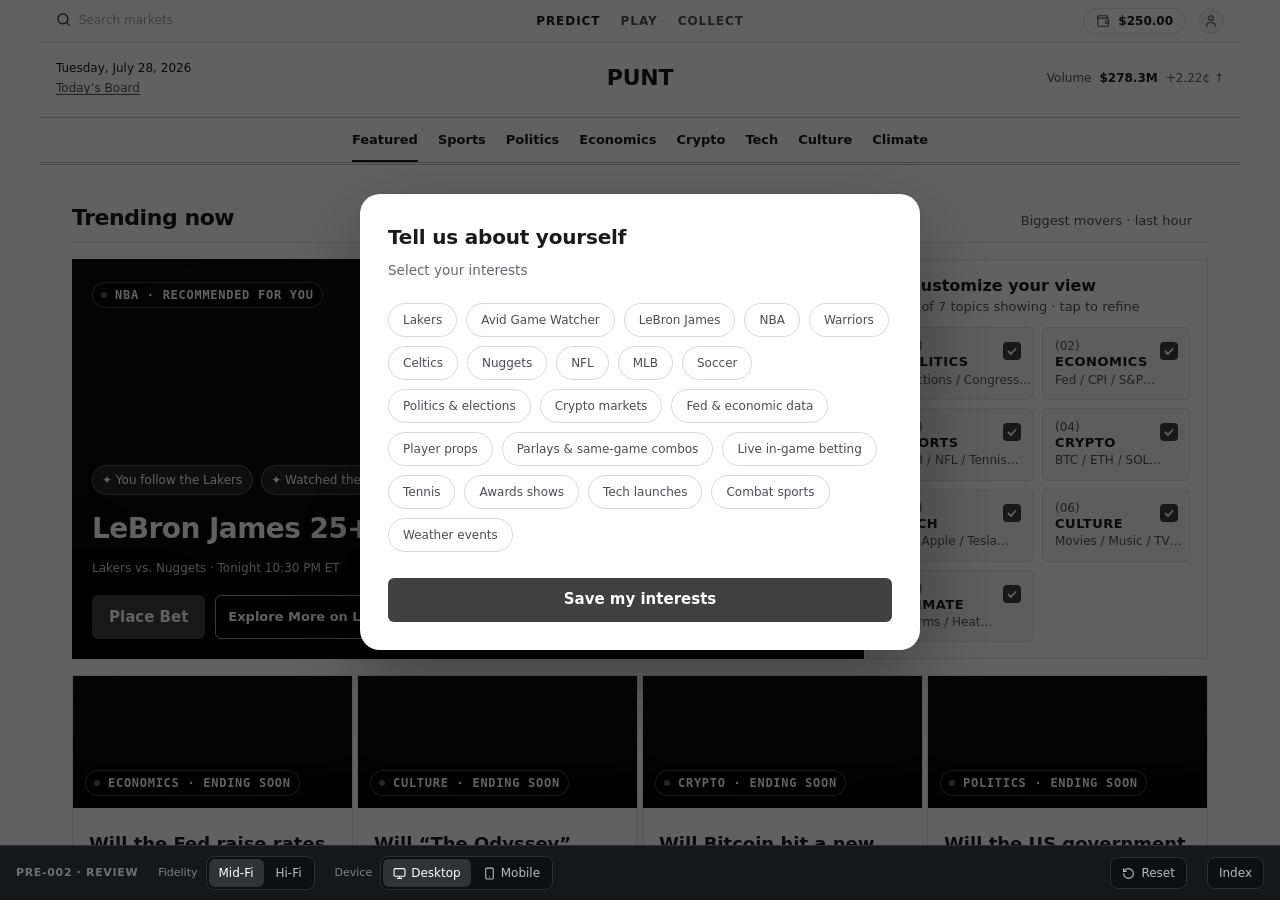
==== commit 4de7ff64: "Move Reset button next to Index at the far right of the review bar" ====
--- a/index.html
+++ b/index.html
@@ -40,10 +40,12 @@
 :root[data-punt-theme="hifi"] .pre-tag[aria-pressed="true"]{color:#fff;background:#ffffff1f;border-color:#ffffff3d}
 .pre-wordmark{font-family:Inter,-apple-system,system-ui,sans-serif;font-size:22px;font-weight:800;letter-spacing:-.22px;text-transform:uppercase;color:var(--punt-text-primary);line-height:1.45}
 a._action_lmoli_79{text-decoration:none}
+.pre-reset{margin-left:auto}
+._flagsWrap_lmoli_106{margin-left:0}
 </style>
 </head>
 <body>
-<div id="root"><div class="_appRoot_lazny_6"><div class="_stage_lazny_16" data-device="desktop"><div class="_frame_lazny_32" data-device="desktop"><div class="_viewport_lazny_59"><div class="_header_lazny_132"><header class="_bar_xk1yx_8"><div class="_utility_xk1yx_25"><button type="button" class="_pmark_xk1yx_37" aria-label="Punt — home"><svg class="_pmarkIcon_xk1yx_49" viewBox="0 0 33 50" role="img" aria-label="Punt" xmlns="http://www.w3.org/2000/svg"><path fill-rule="evenodd" clip-rule="evenodd" fill="currentColor" d="M20.9295 6.09855e-07C21.0402 -0.000160341 21.1185 0.0315406 21.2141 0.0907373C22.1173 0.651046 23.0156 1.25142 23.9143 1.81814L31.4762 6.61122C31.5067 7.10429 31.4916 7.65831 31.4916 8.15871L31.4926 22.8074C31.4936 23.5739 31.5322 24.4627 31.439 25.2143C31.4182 25.3827 30.114 26.2218 29.8975 26.37L27.0634 28.2856L21.3635 32.1745C20.9624 31.9421 20.5584 31.6675 20.1628 31.42L17.8589 29.9905C17.4922 29.7628 17.135 29.5198 16.7592 29.3083C16.7904 29.7628 16.7576 30.639 16.757 31.1364L16.7541 34.9385L16.7596 39.2202C16.7612 39.9827 16.7889 40.8905 16.7483 41.6376C18.1316 41.4486 18.6882 41.1519 19.3922 39.8762C19.4177 39.8859 19.442 39.8953 19.4652 39.9048C19.6116 39.7786 19.76 39.6401 19.8983 39.5072C20.6225 38.8114 21.2725 38.0569 21.9287 37.2989C21.9893 37.2289 22.0482 37.1548 22.1055 37.0824C22.7581 36.2493 23.364 35.3807 23.9204 34.4805C24.0014 34.3478 24.0636 34.2084 24.1433 34.074C24.5126 33.4611 24.8618 32.8362 25.1903 32.2004C25.4035 31.7831 25.5784 31.3711 25.781 30.9539C25.867 31.1247 25.9582 31.292 26.0443 31.4633C26.174 31.7213 26.2897 31.9939 26.4238 32.2488C27.25 33.8438 28.2143 35.3633 29.3059 36.7899C29.4014 36.9156 29.5056 37.0416 29.5984 37.1656C29.6226 37.2014 29.8318 37.454 29.858 37.4677C29.9152 37.5602 30.0272 37.6757 30.1047 37.7568C30.1762 37.8559 30.2545 37.9535 30.337 38.0439C30.8181 38.5711 31.2902 39.1016 31.8212 39.5803C31.9505 39.6967 32.1054 39.8327 32.2173 39.9629C32.1227 40.1041 31.8587 40.3171 31.7202 40.4439C31.58 40.5745 31.4431 40.7086 31.3093 40.8456C29.2331 42.9569 27.6353 45.2865 26.3094 47.9268C26.1373 48.2693 25.9767 48.6524 25.7866 48.9808C25.7098 48.7945 25.6176 48.6393 25.5384 48.4613C25.2852 47.8929 25.0001 47.3784 24.6993 46.8343L24.1244 45.8167C23.4918 44.7015 22.7274 43.573 21.9123 42.582C21.2613 41.8045 20.5629 41.0678 19.8212 40.3762C19.7648 40.5462 19.7082 40.7156 19.6467 40.8863C18.7973 43.2426 16.7769 45.8298 14.0796 45.9483C12.9239 45.9991 11.8709 45.5492 10.8983 44.953C10.0063 46.3455 8.87122 47.2574 7.49717 48.1194C6.59512 48.6751 5.57583 49.027 4.5821 49.3685L4.38984 48.8818C4.93883 48.47 5.27903 48.2659 5.69792 47.7004C5.96508 47.3421 6.15314 46.931 6.24954 46.4945C6.44758 45.6179 6.38908 44.2247 6.41059 43.3035C6.4199 42.9005 6.44089 42.3976 6.40548 42.0004C6.38515 41.8468 6.25479 41.749 6.13872 41.666C4.45607 40.462 2.21735 39.5411 0.648798 41.4599C0.552534 41.5774 0.573386 41.6235 0.415482 41.6646C0.272529 41.6302 0.126953 41.515 0 41.4296C0.402236 40.1063 1.20959 38.7167 2.18731 37.7376C3.30222 36.5991 4.82906 35.9586 6.4224 35.9602C6.3723 34.6247 6.41086 33.0324 6.41099 31.6785L6.40692 23.297C6.21203 23.261 5.99826 23.203 5.8056 23.1642C4.34066 22.8678 2.78273 23.3785 2.40856 24.9651C2.36148 25.1643 2.39269 25.4097 2.29236 25.5755C2.18535 25.637 2.04423 25.6304 1.91688 25.6382C1.73983 25.234 1.68239 24.7572 1.64671 24.3208C1.39058 21.1813 3.28674 18.8413 6.422 18.5731C6.40784 17.3557 6.4039 16.138 6.41059 14.9202C6.40574 13.4132 6.40915 11.906 6.42056 10.3989C6.56705 10.1359 8.52 8.80058 8.90597 8.52594L18.1498 1.9536C18.9877 1.35732 20.0743 0.532917 20.9295 6.09855e-07ZM12.3319 26.6562C12.2516 26.7022 12.1294 26.7664 12.0555 26.8147C11.9926 27.8657 12.0289 29.1761 12.0301 30.2532L12.0293 37.9894C12.0292 38.3123 12.0414 38.82 12.0117 39.1274C13.3003 39.8469 14.332 40.8081 15.7794 41.4152C15.8682 41.4387 15.9024 41.4657 15.9719 41.4402C16.0073 41.0412 15.9835 40.3899 15.9819 39.9691L15.9793 28.8058C15.4615 28.529 12.6559 26.6607 12.3319 26.6562ZM25.8341 15.3643C25.5592 15.5479 25.2762 15.7267 24.9936 15.8983C23.385 16.8758 21.8093 17.9144 20.2053 18.8968C19.557 19.2916 18.9141 19.6955 18.277 20.1084C17.7929 20.4159 17.2029 20.7787 16.7545 21.1287C16.7638 21.5113 16.6863 22.6478 16.7919 22.8832C16.9849 23.0575 17.3663 23.278 17.5994 23.4227C18.219 23.8027 18.8352 24.1887 19.4478 24.5808C19.6383 24.7024 19.9924 24.9018 20.1431 25.0262C20.8799 25.4786 25.1339 28.245 25.5563 28.3254C25.6491 28.2911 25.7662 28.226 25.8138 28.1337C25.9751 27.8208 25.8695 16.8122 25.8682 15.4233L25.8341 15.3643ZM14.2734 5.71087C13.0776 6.55142 12.389 6.96941 12.0968 8.52244C11.9974 9.05106 12.0233 9.83833 12.0239 10.391L12.028 12.9914L12.0296 20.7848C12.0296 22.1259 12.078 23.822 12.0077 25.1283C12.0433 25.1778 12.0203 25.1654 12.0711 25.1744C12.8854 24.5904 13.7123 24.0242 14.551 23.476C14.9521 23.2116 15.6427 22.7792 16.0131 22.5072C15.958 22.0305 15.9795 21.2823 15.9795 20.7818L15.9822 8.29058L15.978 5.61565C15.977 5.42437 15.9934 4.69835 15.9744 4.55016L15.9281 4.53663L14.2734 5.71087ZM16.9224 3.84702C16.877 3.91872 16.7853 4.05438 16.7809 4.13411C16.7544 4.60599 16.7558 5.09722 16.7534 5.56916L16.7499 8.35311C16.7495 11.5119 16.7869 14.7386 16.7444 17.8904C18.296 16.9571 19.8244 15.9553 21.3759 15.0191C21.6975 14.825 22.0215 14.625 22.3344 14.4171C22.6356 14.2432 25.7044 12.3499 25.8512 12.0572C25.9217 11.9165 25.8872 9.82649 25.8695 9.47717C25.3047 9.05979 17.1242 3.88578 16.9224 3.84702Z"></path></svg></button><div class="_search_xk1yx_57"><svg xmlns="http://www.w3.org/2000/svg" width="15" height="15" viewBox="0 0 24 24" fill="none" stroke="currentColor" stroke-width="2" stroke-linecap="round" stroke-linejoin="round" class="lucide lucide-search _searchIcon_xk1yx_70" aria-hidden="true"><path d="m21 21-4.34-4.34"></path><circle cx="11" cy="11" r="8"></circle></svg><input class="_searchInput_xk1yx_75" placeholder="Search markets" aria-label="Search markets" type="search" value=""></div><nav class="_editions_xk1yx_90" aria-label="Boards"><button type="button" class="_edition_xk1yx_90" data-on="true" aria-current="page">Predict</button><button type="button" class="_edition_xk1yx_90">Play</button><button type="button" class="_edition_xk1yx_90">Collect</button></nav><div class="_account_xk1yx_122"><button type="button" class="_wallet_xk1yx_132" aria-label="Wallet, $250.00"><svg xmlns="http://www.w3.org/2000/svg" width="14" height="14" viewBox="0 0 24 24" fill="none" stroke="currentColor" stroke-width="2" stroke-linecap="round" stroke-linejoin="round" class="lucide lucide-wallet _walletIcon_xk1yx_155" aria-hidden="true"><path d="M19 7V4a1 1 0 0 0-1-1H5a2 2 0 0 0 0 4h15a1 1 0 0 1 1 1v4h-3a2 2 0 0 0 0 4h3a1 1 0 0 0 1-1v-2a1 1 0 0 0-1-1"></path><path d="M3 5v14a2 2 0 0 0 2 2h15a1 1 0 0 0 1-1v-4"></path></svg><span class="_balance_xk1yx_160">$250.00</span></button><button type="button" class="_avatar_xk1yx_169" aria-label="Account"><svg xmlns="http://www.w3.org/2000/svg" width="14" height="14" viewBox="0 0 24 24" fill="none" stroke="currentColor" stroke-width="2" stroke-linecap="round" stroke-linejoin="round" class="lucide lucide-user" aria-hidden="true"><path d="M19 21v-2a4 4 0 0 0-4-4H9a4 4 0 0 0-4 4v2"></path><circle cx="12" cy="7" r="4"></circle></svg></button></div></div><div class="_flag_xk1yx_197"><div class="_dateline_xk1yx_205"><time>Tuesday, July 28, 2026</time><span class="_datelineSub_xk1yx_214">Today’s Board</span></div><button type="button" class="_logoButton_xk1yx_223" aria-label="Punt — home"><span class="pre-wordmark">PUNT</span></button><div class="_quote_xk1yx_242"><span class="_quoteLabel_xk1yx_252">Volume</span><span class="_quoteValue_xk1yx_255">$278.3M</span><span class="_quoteMove_xk1yx_259" data-dir="up">+2.22¢ ↑</span></div></div></header><nav class="_nav_1gdg0_6" aria-label="Browse markets by category"><div class="_row_1gdg0_13" role="tablist"><button type="button" role="tab" aria-selected="true" class="_chip_1gdg0_27" data-on="true">Featured</button><button type="button" role="tab" aria-selected="false" class="_chip_1gdg0_27">Sports</button><button type="button" role="tab" aria-selected="false" class="_chip_1gdg0_27">Politics</button><button type="button" role="tab" aria-selected="false" class="_chip_1gdg0_27">Economics</button><button type="button" role="tab" aria-selected="false" class="_chip_1gdg0_27">Crypto</button><button type="button" role="tab" aria-selected="false" class="_chip_1gdg0_27">Tech</button><button type="button" role="tab" aria-selected="false" class="_chip_1gdg0_27">Culture</button><button type="button" role="tab" aria-selected="false" class="_chip_1gdg0_27">Climate</button></div></nav></div><main class="_content_lazny_84"><div style="opacity: 1; transform: none;"><div class="_feedWrap_19tfx_717"><div class="_bands_19tfx_90"><section class="_band_19tfx_90" aria-label="Trending now"><header class="_bandHead_19tfx_105" data-kind="trending"><h2 class="_bandTitle_19tfx_133" data-kind="trending">Trending now</h2><span class="_bandNote_19tfx_173">Biggest movers · last hour</span></header><div class="_carousel_14ss8_4"><div class="_track_14ss8_17"><div class="_slide_14ss8_35"><div class="_root_1py48_2 _inverse_1py48_21 _padNone_1py48_28 _interactive_1py48_42 _tile_s34ji_6 _hero_s34ji_4" role="button" tabindex="0" aria-label="Will OpenAI release its next flagship model before October?" data-size="feature"><span class="_cover_s34ji_64" aria-hidden="true" style="--cover: url(/adaptive-discovery/covers/openai-flagship-oct.jpg);"></span><span class="_scrim_s34ji_105" aria-hidden="true"></span><div class="_heroInner_s34ji_200"><div class="_top_s34ji_123"><span class="_tag_2lkff_5" data-invert="true" data-status="ending" id="base-ui-_r_3_" data-base-ui-tooltip-trigger=""><span class="_tagDot_2lkff_25" aria-hidden="true"></span>Tech · Ending soon</span></div><div class="_bottom_s34ji_209"><p class="_q_s34ji_131">Will OpenAI release its next flagship model before October?</p><p class="_meta_s34ji_143" data-invert="true"><span>$3M vol</span></p><div class="_outWrap_s34ji_175"><div class="_outcomes_2lkff_82" data-invert="true"><div class="_outcome_2lkff_82" data-lead="down" role="button" tabindex="0" aria-label="Buy Yes at 47¢"><span class="_outHead_2lkff_115"><span class="_outName_2lkff_122">Yes</span><span class="_outVals_2lkff_132"><span class="_outMult_2lkff_138">2.13×</span><span class="_outPct_2lkff_143">47%</span></span></span><span class="_track_2lkff_150" aria-hidden="true"><span class="_fill_2lkff_158" style="width: 47%;"></span></span></div><div class="_outcome_2lkff_82" data-lead="up" role="button" tabindex="0" aria-label="Buy No at 53¢"><span class="_outHead_2lkff_115"><span class="_outName_2lkff_122">No</span><span class="_outVals_2lkff_132"><span class="_outMult_2lkff_138">1.89×</span><span class="_outPct_2lkff_143">53%</span></span></span><span class="_track_2lkff_150" aria-hidden="true"><span class="_fill_2lkff_158" style="width: 53%;"></span></span></div></div></div><button class="_button_1fbs5_1 _secondary_1fbs5_57 _sm_1fbs5_31 _trade_2lkff_208 _tradeOnImage_2lkff_214" type="button" aria-label="Trade this market">Trade</button></div></div></div></div><div class="_slide_14ss8_35"><div class="_root_1py48_2 _inverse_1py48_21 _padNone_1py48_28 _interactive_1py48_42 _tile_s34ji_6 _hero_s34ji_4" role="button" tabindex="0" aria-label="Will the Fed raise rates at its July 2026 meeting?" data-size="feature"><span class="_cover_s34ji_64" aria-hidden="true" style="--cover: url(/adaptive-discovery/covers/fed-jul-hike.jpg);"></span><span class="_scrim_s34ji_105" aria-hidden="true"></span><div class="_heroInner_s34ji_200"><div class="_top_s34ji_123"><span class="_tag_2lkff_5" data-invert="true" data-status="ending" id="base-ui-_r_5_" data-base-ui-tooltip-trigger=""><span class="_tagDot_2lkff_25" aria-hidden="true"></span>Economics · Ending soon</span></div><div class="_bottom_s34ji_209"><p class="_q_s34ji_131">Will the Fed raise rates at its July 2026 meeting?</p><p class="_meta_s34ji_143" data-invert="true"><span>$16.2M vol</span><span class="_metaSep_s34ji_163" aria-hidden="true">·</span><span class="_metaEvent_s34ji_158"><svg xmlns="http://www.w3.org/2000/svg" width="11" height="11" viewBox="0 0 24 24" fill="none" stroke="currentColor" stroke-width="2" stroke-linecap="round" stroke-linejoin="round" class="lucide lucide-layers" aria-hidden="true"><path d="M12.83 2.18a2 2 0 0 0-1.66 0L2.6 6.08a1 1 0 0 0 0 1.83l8.58 3.91a2 2 0 0 0 1.66 0l8.58-3.9a1 1 0 0 0 0-1.83z"></path><path d="M2 12a1 1 0 0 0 .58.91l8.6 3.91a2 2 0 0 0 1.65 0l8.58-3.9A1 1 0 0 0 22 12"></path><path d="M2 17a1 1 0 0 0 .58.91l8.6 3.91a2 2 0 0 0 1.65 0l8.58-3.9A1 1 0 0 0 22 17"></path></svg>2 markets</span></p><div class="_outWrap_s34ji_175"><div class="_outcomes_2lkff_82" data-invert="true"><div class="_outcome_2lkff_82" data-lead="down" role="button" tabindex="0" aria-label="Buy Yes at 36¢"><span class="_outHead_2lkff_115"><span class="_outName_2lkff_122">Yes</span><span class="_outVals_2lkff_132"><span class="_outMult_2lkff_138">2.78×</span><span class="_outPct_2lkff_143">36%</span></span></span><span class="_track_2lkff_150" aria-hidden="true"><span class="_fill_2lkff_158" style="width: 36%;"></span></span></div><div class="_outcome_2lkff_82" data-lead="up" role="button" tabindex="0" aria-label="Buy No at 64¢"><span class="_outHead_2lkff_115"><span class="_outName_2lkff_122">No</span><span class="_outVals_2lkff_132"><span class="_outMult_2lkff_138">1.56×</span><span class="_outPct_2lkff_143">64%</span></span></span><span class="_track_2lkff_150" aria-hidden="true"><span class="_fill_2lkff_158" style="width: 64%;"></span></span></div></div></div><button class="_button_1fbs5_1 _secondary_1fbs5_57 _sm_1fbs5_31 _trade_2lkff_208 _tradeOnImage_2lkff_214" type="button" aria-label="Trade this market">Trade</button></div></div></div></div><div class="_slide_14ss8_35"><div class="_root_1py48_2 _inverse_1py48_21 _padNone_1py48_28 _interactive_1py48_42 _tile_s34ji_6 _hero_s34ji_4" role="button" tabindex="0" aria-label="Will “The Odyssey” gross over $500M worldwide by Labor Day?" data-size="feature"><span class="_cover_s34ji_64" aria-hidden="true" style="--cover: url(/adaptive-discovery/covers/odyssey-box-office.jpg);"></span><span class="_scrim_s34ji_105" aria-hidden="true"></span><div class="_heroInner_s34ji_200"><div class="_top_s34ji_123"><span class="_tag_2lkff_5" data-invert="true" data-status="ending" id="base-ui-_r_7_" data-base-ui-tooltip-trigger=""><span class="_tagDot_2lkff_25" aria-hidden="true"></span>Culture · Ending soon</span></div><div class="_bottom_s34ji_209"><p class="_q_s34ji_131">Will “The Odyssey” gross over $500M worldwide by Labor Day?</p><p class="_meta_s34ji_143" data-invert="true"><span>$1.8M vol</span></p><div class="_outWrap_s34ji_175"><div class="_outcomes_2lkff_82" data-invert="true"><div class="_outcome_2lkff_82" data-lead="up" role="button" tabindex="0" aria-label="Buy Yes at 62¢"><span class="_outHead_2lkff_115"><span class="_outName_2lkff_122">Yes</span><span class="_outVals_2lkff_132"><span class="_outMult_2lkff_138">1.61×</span><span class="_outPct_2lkff_143">62%</span></span></span><span class="_track_2lkff_150" aria-hidden="true"><span class="_fill_2lkff_158" style="width: 62%;"></span></span></div><div class="_outcome_2lkff_82" data-lead="down" role="button" tabindex="0" aria-label="Buy No at 38¢"><span class="_outHead_2lkff_115"><span class="_outName_2lkff_122">No</span><span class="_outVals_2lkff_132"><span class="_outMult_2lkff_138">2.63×</span><span class="_outPct_2lkff_143">38%</span></span></span><span class="_track_2lkff_150" aria-hidden="true"><span class="_fill_2lkff_158" style="width: 38%;"></span></span></div></div></div><button class="_button_1fbs5_1 _secondary_1fbs5_57 _sm_1fbs5_31 _trade_2lkff_208 _tradeOnImage_2lkff_214" type="button" aria-label="Trade this market">Trade</button></div></div></div></div><div class="_slide_14ss8_35"><div class="_root_1py48_2 _inverse_1py48_21 _padNone_1py48_28 _interactive_1py48_42 _tile_s34ji_6 _hero_s34ji_4" role="button" tabindex="0" aria-label="Will Bitcoin hit a new all-time high in August 2026?" data-size="feature"><span class="_cover_s34ji_64" aria-hidden="true" style="--cover: url(/adaptive-discovery/covers/btc-ath-aug.jpg);"></span><span class="_scrim_s34ji_105" aria-hidden="true"></span><div class="_heroInner_s34ji_200"><div class="_top_s34ji_123"><span class="_tag_2lkff_5" data-invert="true" data-status="ending" id="base-ui-_r_9_" data-base-ui-tooltip-trigger=""><span class="_tagDot_2lkff_25" aria-hidden="true"></span>Crypto · Ending soon</span></div><div class="_bottom_s34ji_209"><p class="_q_s34ji_131">Will Bitcoin hit a new all-time high in August 2026?</p><p class="_meta_s34ji_143" data-invert="true"><span>$6.7M vol</span><span class="_metaSep_s34ji_163" aria-hidden="true">·</span><span class="_metaEvent_s34ji_158"><svg xmlns="http://www.w3.org/2000/svg" width="11" height="11" viewBox="0 0 24 24" fill="none" stroke="currentColor" stroke-width="2" stroke-linecap="round" stroke-linejoin="round" class="lucide lucide-layers" aria-hidden="true"><path d="M12.83 2.18a2 2 0 0 0-1.66 0L2.6 6.08a1 1 0 0 0 0 1.83l8.58 3.91a2 2 0 0 0 1.66 0l8.58-3.9a1 1 0 0 0 0-1.83z"></path><path d="M2 12a1 1 0 0 0 .58.91l8.6 3.91a2 2 0 0 0 1.65 0l8.58-3.9A1 1 0 0 0 22 12"></path><path d="M2 17a1 1 0 0 0 .58.91l8.6 3.91a2 2 0 0 0 1.65 0l8.58-3.9A1 1 0 0 0 22 17"></path></svg>3 markets</span></p><div class="_outWrap_s34ji_175"><div class="_outcomes_2lkff_82" data-invert="true"><div class="_outcome_2lkff_82" data-lead="down" role="button" tabindex="0" aria-label="Buy Yes at 37¢"><span class="_outHead_2lkff_115"><span class="_outName_2lkff_122">Yes</span><span class="_outVals_2lkff_132"><span class="_outMult_2lkff_138">2.70×</span><span class="_outPct_2lkff_143">37%</span></span></span><span class="_track_2lkff_150" aria-hidden="true"><span class="_fill_2lkff_158" style="width: 37%;"></span></span></div><div class="_outcome_2lkff_82" data-lead="up" role="button" tabindex="0" aria-label="Buy No at 63¢"><span class="_outHead_2lkff_115"><span class="_outName_2lkff_122">No</span><span class="_outVals_2lkff_132"><span class="_outMult_2lkff_138">1.59×</span><span class="_outPct_2lkff_143">63%</span></span></span><span class="_track_2lkff_150" aria-hidden="true"><span class="_fill_2lkff_158" style="width: 63%;"></span></span></div></div></div><button class="_button_1fbs5_1 _secondary_1fbs5_57 _sm_1fbs5_31 _trade_2lkff_208 _tradeOnImage_2lkff_214" type="button" aria-label="Trade this market">Trade</button></div></div></div></div><div class="_slide_14ss8_35"><div class="_root_1py48_2 _inverse_1py48_21 _padNone_1py48_28 _interactive_1py48_42 _tile_s34ji_6 _hero_s34ji_4" role="button" tabindex="0" aria-label="Will the US government shut down before October 2026?" data-size="feature"><span class="_cover_s34ji_64" aria-hidden="true" style="--cover: url(/adaptive-discovery/covers/shutdown-2026.jpg);"></span><span class="_scrim_s34ji_105" aria-hidden="true"></span><div class="_heroInner_s34ji_200"><div class="_top_s34ji_123"><span class="_tag_2lkff_5" data-invert="true" data-status="ending" id="base-ui-_r_b_" data-base-ui-tooltip-trigger=""><span class="_tagDot_2lkff_25" aria-hidden="true"></span>Politics · Ending soon</span></div><div class="_bottom_s34ji_209"><p class="_q_s34ji_131">Will the US government shut down before October 2026?</p><p class="_meta_s34ji_143" data-invert="true"><span>$5.6M vol</span></p><div class="_outWrap_s34ji_175"><div class="_outcomes_2lkff_82" data-invert="true"><div class="_outcome_2lkff_82" data-lead="down" role="button" tabindex="0" aria-label="Buy Yes at 39¢"><span class="_outHead_2lkff_115"><span class="_outName_2lkff_122">Yes</span><span class="_outVals_2lkff_132"><span class="_outMult_2lkff_138">2.56×</span><span class="_outPct_2lkff_143">39%</span></span></span><span class="_track_2lkff_150" aria-hidden="true"><span class="_fill_2lkff_158" style="width: 39%;"></span></span></div><div class="_outcome_2lkff_82" data-lead="up" role="button" tabindex="0" aria-label="Buy No at 61¢"><span class="_outHead_2lkff_115"><span class="_outName_2lkff_122">No</span><span class="_outVals_2lkff_132"><span class="_outMult_2lkff_138">1.64×</span><span class="_outPct_2lkff_143">61%</span></span></span><span class="_track_2lkff_150" aria-hidden="true"><span class="_fill_2lkff_158" style="width: 61%;"></span></span></div></div></div><button class="_button_1fbs5_1 _secondary_1fbs5_57 _sm_1fbs5_31 _trade_2lkff_208 _tradeOnImage_2lkff_214" type="button" aria-label="Trade this market">Trade</button></div></div></div></div></div><div class="_dots_14ss8_42" aria-hidden="true"><button type="button" class="_dot_14ss8_42" data-on="true" aria-label="Go to trending card 1"></button><button type="button" class="_dot_14ss8_42" aria-label="Go to trending card 2"></button><button type="button" class="_dot_14ss8_42" aria-label="Go to trending card 3"></button><button type="button" class="_dot_14ss8_42" aria-label="Go to trending card 4"></button><button type="button" class="_dot_14ss8_42" aria-label="Go to trending card 5"></button></div></div><div class="_trendingTop_19tfx_298"><div class="_trendingHero_19tfx_303" id="heroSlot"></div><div class="_tunerSlot_19tfx_308"><aside class="_card_zsbvw_5" aria-label="Customize your view"><header class="_head_zsbvw_17"><svg xmlns="http://www.w3.org/2000/svg" width="16" height="16" viewBox="0 0 24 24" fill="none" stroke="currentColor" stroke-width="2" stroke-linecap="round" stroke-linejoin="round" class="lucide lucide-sliders-horizontal" aria-hidden="true"><path d="M10 5H3"></path><path d="M12 19H3"></path><path d="M14 3v4"></path><path d="M16 17v4"></path><path d="M21 12h-9"></path><path d="M21 19h-5"></path><path d="M21 5h-7"></path><path d="M8 10v4"></path><path d="M8 12H3"></path></svg><div class="_headText_zsbvw_23"><p class="_title_zsbvw_29">Customize your view</p><p class="_sub_zsbvw_37">7 of 7 topics showing · tap to refine</p></div></header><div class="_grid_zsbvw_47" role="group" aria-label="Topics on your board"><div class="_tile_zsbvw_57" data-on="true"><button type="button" class="_tileMain_zsbvw_74" aria-label="Refine Politics topics"><span class="_num_zsbvw_105">(01)</span><span class="_name_zsbvw_112">Politics</span><span class="_eg_zsbvw_124">Elections / Congress…</span></button><button type="button" class="_checkBtn_zsbvw_88" role="checkbox" aria-checked="true" aria-label="Toggle Politics"><span class="_check_zsbvw_88" data-state="on" aria-hidden="true"><svg viewBox="0 0 12 12" width="12" height="12"><path d="M2.5 6.5l2.5 2.5 4.5-5" fill="none" stroke="currentColor" stroke-width="1.8" stroke-linecap="round" stroke-linejoin="round"></path></svg></span></button></div><div class="_tile_zsbvw_57" data-on="true"><button type="button" class="_tileMain_zsbvw_74" aria-label="Refine Economics topics"><span class="_num_zsbvw_105">(02)</span><span class="_name_zsbvw_112">Economics</span><span class="_eg_zsbvw_124">Fed / CPI / S&amp;P…</span></button><button type="button" class="_checkBtn_zsbvw_88" role="checkbox" aria-checked="true" aria-label="Toggle Economics"><span class="_check_zsbvw_88" data-state="on" aria-hidden="true"><svg viewBox="0 0 12 12" width="12" height="12"><path d="M2.5 6.5l2.5 2.5 4.5-5" fill="none" stroke="currentColor" stroke-width="1.8" stroke-linecap="round" stroke-linejoin="round"></path></svg></span></button></div><div class="_tile_zsbvw_57" data-on="true"><button type="button" class="_tileMain_zsbvw_74" aria-label="Refine Sports topics"><span class="_num_zsbvw_105">(03)</span><span class="_name_zsbvw_112">Sports</span><span class="_eg_zsbvw_124">MLB / NFL / Tennis…</span></button><button type="button" class="_checkBtn_zsbvw_88" role="checkbox" aria-checked="true" aria-label="Toggle Sports"><span class="_check_zsbvw_88" data-state="on" aria-hidden="true"><svg viewBox="0 0 12 12" width="12" height="12"><path d="M2.5 6.5l2.5 2.5 4.5-5" fill="none" stroke="currentColor" stroke-width="1.8" stroke-linecap="round" stroke-linejoin="round"></path></svg></span></button></div><div class="_tile_zsbvw_57" data-on="true"><button type="button" class="_tileMain_zsbvw_74" aria-label="Refine Crypto topics"><span class="_num_zsbvw_105">(04)</span><span class="_name_zsbvw_112">Crypto</span><span class="_eg_zsbvw_124">BTC / ETH / SOL…</span></button><button type="button" class="_checkBtn_zsbvw_88" role="checkbox" aria-checked="true" aria-label="Toggle Crypto"><span class="_check_zsbvw_88" data-state="on" aria-hidden="true"><svg viewBox="0 0 12 12" width="12" height="12"><path d="M2.5 6.5l2.5 2.5 4.5-5" fill="none" stroke="currentColor" stroke-width="1.8" stroke-linecap="round" stroke-linejoin="round"></path></svg></span></button></div><div class="_tile_zsbvw_57" data-on="true"><button type="button" class="_tileMain_zsbvw_74" aria-label="Refine Tech topics"><span class="_num_zsbvw_105">(05)</span><span class="_name_zsbvw_112">Tech</span><span class="_eg_zsbvw_124">AI / Apple / Tesla…</span></button><button type="button" class="_checkBtn_zsbvw_88" role="checkbox" aria-checked="true" aria-label="Toggle Tech"><span class="_check_zsbvw_88" data-state="on" aria-hidden="true"><svg viewBox="0 0 12 12" width="12" height="12"><path d="M2.5 6.5l2.5 2.5 4.5-5" fill="none" stroke="currentColor" stroke-width="1.8" stroke-linecap="round" stroke-linejoin="round"></path></svg></span></button></div><div class="_tile_zsbvw_57" data-on="true"><button type="button" class="_tileMain_zsbvw_74" aria-label="Refine Culture topics"><span class="_num_zsbvw_105">(06)</span><span class="_name_zsbvw_112">Culture</span><span class="_eg_zsbvw_124">Movies / Music / TV…</span></button><button type="button" class="_checkBtn_zsbvw_88" role="checkbox" aria-checked="true" aria-label="Toggle Culture"><span class="_check_zsbvw_88" data-state="on" aria-hidden="true"><svg viewBox="0 0 12 12" width="12" height="12"><path d="M2.5 6.5l2.5 2.5 4.5-5" fill="none" stroke="currentColor" stroke-width="1.8" stroke-linecap="round" stroke-linejoin="round"></path></svg></span></button></div><div class="_tile_zsbvw_57" data-on="true"><button type="button" class="_tileMain_zsbvw_74" aria-label="Refine Climate topics"><span class="_num_zsbvw_105">(07)</span><span class="_name_zsbvw_112">Climate</span><span class="_eg_zsbvw_124">Storms / Heat…</span></button><button type="button" class="_checkBtn_zsbvw_88" role="checkbox" aria-checked="true" aria-label="Toggle Climate"><span class="_check_zsbvw_88" data-state="on" aria-hidden="true"><svg viewBox="0 0 12 12" width="12" height="12"><path d="M2.5 6.5l2.5 2.5 4.5-5" fill="none" stroke="currentColor" stroke-width="1.8" stroke-linecap="round" stroke-linejoin="round"></path></svg></span></button></div></div><div class="_dots_zsbvw_167" aria-hidden="true"><span class="_dot_zsbvw_167" data-on="true"></span><span class="_dot_zsbvw_167"></span><span class="_dot_zsbvw_167"></span><span class="_dot_zsbvw_167"></span><span class="_dot_zsbvw_167"></span><span class="_dot_zsbvw_167"></span><span class="_dot_zsbvw_167"></span></div></aside></div></div><div class="_shelfGrid_19tfx_187 _trendingMovers_19tfx_328"><div class="_root_1py48_2 _default_1py48_12 _padNone_1py48_28 _interactive_1py48_42 _tile_s34ji_6 _standard_s34ji_4" role="button" tabindex="0" aria-label="Will the Fed raise rates at its July 2026 meeting?" data-size="cell"><div class="_imgTop_s34ji_74"><span class="_cover_s34ji_64" aria-hidden="true" style="--cover: url(/adaptive-discovery/covers/fed-jul-hike.jpg);"></span><span class="_scrim_s34ji_105" aria-hidden="true"></span><div class="_imgTag_s34ji_241"><span class="_tag_2lkff_5" data-invert="true" data-status="ending" id="base-ui-_r_f_" data-base-ui-tooltip-trigger=""><span class="_tagDot_2lkff_25" aria-hidden="true"></span>Economics · Ending soon</span></div></div><div class="_body_s34ji_250"><p class="_q_s34ji_131">Will the Fed raise rates at its July 2026 meeting?</p><p class="_meta_s34ji_143"><span>$16.2M vol</span><span class="_metaSep_s34ji_163" aria-hidden="true">·</span><span class="_metaEvent_s34ji_158"><svg xmlns="http://www.w3.org/2000/svg" width="11" height="11" viewBox="0 0 24 24" fill="none" stroke="currentColor" stroke-width="2" stroke-linecap="round" stroke-linejoin="round" class="lucide lucide-layers" aria-hidden="true"><path d="M12.83 2.18a2 2 0 0 0-1.66 0L2.6 6.08a1 1 0 0 0 0 1.83l8.58 3.91a2 2 0 0 0 1.66 0l8.58-3.9a1 1 0 0 0 0-1.83z"></path><path d="M2 12a1 1 0 0 0 .58.91l8.6 3.91a2 2 0 0 0 1.65 0l8.58-3.9A1 1 0 0 0 22 12"></path><path d="M2 17a1 1 0 0 0 .58.91l8.6 3.91a2 2 0 0 0 1.65 0l8.58-3.9A1 1 0 0 0 22 17"></path></svg>2 markets</span></p><div class="_outWrap_s34ji_175"><div class="_outcomes_2lkff_82" data-dense="true"><div class="_outcome_2lkff_82" data-lead="down" role="button" tabindex="0" aria-label="Buy Yes at 36¢"><span class="_outHead_2lkff_115"><span class="_outName_2lkff_122">Yes</span><span class="_outVals_2lkff_132"><span class="_outMult_2lkff_138">2.78×</span><span class="_outPct_2lkff_143">36%</span></span></span><span class="_track_2lkff_150" aria-hidden="true"><span class="_fill_2lkff_158" style="width: 36%;"></span></span></div><div class="_outcome_2lkff_82" data-lead="up" role="button" tabindex="0" aria-label="Buy No at 64¢"><span class="_outHead_2lkff_115"><span class="_outName_2lkff_122">No</span><span class="_outVals_2lkff_132"><span class="_outMult_2lkff_138">1.56×</span><span class="_outPct_2lkff_143">64%</span></span></span><span class="_track_2lkff_150" aria-hidden="true"><span class="_fill_2lkff_158" style="width: 64%;"></span></span></div></div></div><button class="_button_1fbs5_1 _secondary_1fbs5_57 _sm_1fbs5_31 _trade_2lkff_208" type="button" aria-label="Trade this market">Trade</button></div></div><div class="_root_1py48_2 _default_1py48_12 _padNone_1py48_28 _interactive_1py48_42 _tile_s34ji_6 _standard_s34ji_4" role="button" tabindex="0" aria-label="Will “The Odyssey” gross over $500M worldwide by Labor Day?" data-size="cell"><div class="_imgTop_s34ji_74"><span class="_cover_s34ji_64" aria-hidden="true" style="--cover: url(/adaptive-discovery/covers/odyssey-box-office.jpg);"></span><span class="_scrim_s34ji_105" aria-hidden="true"></span><div class="_imgTag_s34ji_241"><span class="_tag_2lkff_5" data-invert="true" data-status="ending" id="base-ui-_r_h_" data-base-ui-tooltip-trigger=""><span class="_tagDot_2lkff_25" aria-hidden="true"></span>Culture · Ending soon</span></div></div><div class="_body_s34ji_250"><p class="_q_s34ji_131">Will “The Odyssey” gross over $500M worldwide by Labor Day?</p><p class="_meta_s34ji_143"><span>$1.8M vol</span></p><div class="_outWrap_s34ji_175"><div class="_outcomes_2lkff_82" data-dense="true"><div class="_outcome_2lkff_82" data-lead="up" role="button" tabindex="0" aria-label="Buy Yes at 62¢"><span class="_outHead_2lkff_115"><span class="_outName_2lkff_122">Yes</span><span class="_outVals_2lkff_132"><span class="_outMult_2lkff_138">1.61×</span><span class="_outPct_2lkff_143">62%</span></span></span><span class="_track_2lkff_150" aria-hidden="true"><span class="_fill_2lkff_158" style="width: 62%;"></span></span></div><div class="_outcome_2lkff_82" data-lead="down" role="button" tabindex="0" aria-label="Buy No at 38¢"><span class="_outHead_2lkff_115"><span class="_outName_2lkff_122">No</span><span class="_outVals_2lkff_132"><span class="_outMult_2lkff_138">2.63×</span><span class="_outPct_2lkff_143">38%</span></span></span><span class="_track_2lkff_150" aria-hidden="true"><span class="_fill_2lkff_158" style="width: 38%;"></span></span></div></div></div><button class="_button_1fbs5_1 _secondary_1fbs5_57 _sm_1fbs5_31 _trade_2lkff_208" type="button" aria-label="Trade this market">Trade</button></div></div><div class="_root_1py48_2 _default_1py48_12 _padNone_1py48_28 _interactive_1py48_42 _tile_s34ji_6 _standard_s34ji_4" role="button" tabindex="0" aria-label="Will Bitcoin hit a new all-time high in August 2026?" data-size="cell"><div class="_imgTop_s34ji_74"><span class="_cover_s34ji_64" aria-hidden="true" style="--cover: url(/adaptive-discovery/covers/btc-ath-aug.jpg);"></span><span class="_scrim_s34ji_105" aria-hidden="true"></span><div class="_imgTag_s34ji_241"><span class="_tag_2lkff_5" data-invert="true" data-status="ending" id="base-ui-_r_j_" data-base-ui-tooltip-trigger=""><span class="_tagDot_2lkff_25" aria-hidden="true"></span>Crypto · Ending soon</span></div></div><div class="_body_s34ji_250"><p class="_q_s34ji_131">Will Bitcoin hit a new all-time high in August 2026?</p><p class="_meta_s34ji_143"><span>$6.7M vol</span><span class="_metaSep_s34ji_163" aria-hidden="true">·</span><span class="_metaEvent_s34ji_158"><svg xmlns="http://www.w3.org/2000/svg" width="11" height="11" viewBox="0 0 24 24" fill="none" stroke="currentColor" stroke-width="2" stroke-linecap="round" stroke-linejoin="round" class="lucide lucide-layers" aria-hidden="true"><path d="M12.83 2.18a2 2 0 0 0-1.66 0L2.6 6.08a1 1 0 0 0 0 1.83l8.58 3.91a2 2 0 0 0 1.66 0l8.58-3.9a1 1 0 0 0 0-1.83z"></path><path d="M2 12a1 1 0 0 0 .58.91l8.6 3.91a2 2 0 0 0 1.65 0l8.58-3.9A1 1 0 0 0 22 12"></path><path d="M2 17a1 1 0 0 0 .58.91l8.6 3.91a2 2 0 0 0 1.65 0l8.58-3.9A1 1 0 0 0 22 17"></path></svg>3 markets</span></p><div class="_outWrap_s34ji_175"><div class="_outcomes_2lkff_82" data-dense="true"><div class="_outcome_2lkff_82" data-lead="down" role="button" tabindex="0" aria-label="Buy Yes at 37¢"><span class="_outHead_2lkff_115"><span class="_outName_2lkff_122">Yes</span><span class="_outVals_2lkff_132"><span class="_outMult_2lkff_138">2.70×</span><span class="_outPct_2lkff_143">37%</span></span></span><span class="_track_2lkff_150" aria-hidden="true"><span class="_fill_2lkff_158" style="width: 37%;"></span></span></div><div class="_outcome_2lkff_82" data-lead="up" role="button" tabindex="0" aria-label="Buy No at 63¢"><span class="_outHead_2lkff_115"><span class="_outName_2lkff_122">No</span><span class="_outVals_2lkff_132"><span class="_outMult_2lkff_138">1.59×</span><span class="_outPct_2lkff_143">63%</span></span></span><span class="_track_2lkff_150" aria-hidden="true"><span class="_fill_2lkff_158" style="width: 63%;"></span></span></div></div></div><button class="_button_1fbs5_1 _secondary_1fbs5_57 _sm_1fbs5_31 _trade_2lkff_208" type="button" aria-label="Trade this market">Trade</button></div></div><div class="_root_1py48_2 _default_1py48_12 _padNone_1py48_28 _interactive_1py48_42 _tile_s34ji_6 _standard_s34ji_4" role="button" tabindex="0" aria-label="Will the US government shut down before October 2026?" data-size="cell"><div class="_imgTop_s34ji_74"><span class="_cover_s34ji_64" aria-hidden="true" style="--cover: url(/adaptive-discovery/covers/shutdown-2026.jpg);"></span><span class="_scrim_s34ji_105" aria-hidden="true"></span><div class="_imgTag_s34ji_241"><span class="_tag_2lkff_5" data-invert="true" data-status="ending" id="base-ui-_r_l_" data-base-ui-tooltip-trigger=""><span class="_tagDot_2lkff_25" aria-hidden="true"></span>Politics · Ending soon</span></div></div><div class="_body_s34ji_250"><p class="_q_s34ji_131">Will the US government shut down before October 2026?</p><p class="_meta_s34ji_143"><span>$5.6M vol</span></p><div class="_outWrap_s34ji_175"><div class="_outcomes_2lkff_82" data-dense="true"><div class="_outcome_2lkff_82" data-lead="down" role="button" tabindex="0" aria-label="Buy Yes at 39¢"><span class="_outHead_2lkff_115"><span class="_outName_2lkff_122">Yes</span><span class="_outVals_2lkff_132"><span class="_outMult_2lkff_138">2.56×</span><span class="_outPct_2lkff_143">39%</span></span></span><span class="_track_2lkff_150" aria-hidden="true"><span class="_fill_2lkff_158" style="width: 39%;"></span></span></div><div class="_outcome_2lkff_82" data-lead="up" role="button" tabindex="0" aria-label="Buy No at 61¢"><span class="_outHead_2lkff_115"><span class="_outName_2lkff_122">No</span><span class="_outVals_2lkff_132"><span class="_outMult_2lkff_138">1.64×</span><span class="_outPct_2lkff_143">61%</span></span></span><span class="_track_2lkff_150" aria-hidden="true"><span class="_fill_2lkff_158" style="width: 61%;"></span></span></div></div></div><button class="_button_1fbs5_1 _secondary_1fbs5_57 _sm_1fbs5_31 _trade_2lkff_208" type="button" aria-label="Trade this market">Trade</button></div></div></div></section><section class="_band_19tfx_90" aria-label="Sports"><header class="_bandHead_19tfx_105"><h2 class="_bandTitle_19tfx_133">Sports</h2><span class="_bandNote_19tfx_173">12 markets · 17.2K trading</span><button type="button" class="_seeMore_19tfx_260">See more<svg xmlns="http://www.w3.org/2000/svg" width="15" height="15" viewBox="0 0 24 24" fill="none" stroke="currentColor" stroke-width="2" stroke-linecap="round" stroke-linejoin="round" class="lucide lucide-arrow-right" aria-hidden="true"><path d="M5 12h14"></path><path d="m12 5 7 7-7 7"></path></svg></button></header><div class="_shelfMobile_19tfx_248"><div class="_root_1py48_2 _inverse_1py48_21 _padNone_1py48_28 _interactive_1py48_42 _tile_s34ji_6 _hero_s34ji_4" role="button" tabindex="0" aria-label="Will the Los Angeles Dodgers win the 2026 World Series?" data-size="feature"><span class="_cover_s34ji_64" aria-hidden="true" style="--cover: url(/adaptive-discovery/covers/dodgers-ws-2026.jpg);"></span><span class="_scrim_s34ji_105" aria-hidden="true"></span><div class="_heroInner_s34ji_200"><div class="_top_s34ji_123"><span class="_tag_2lkff_5" data-invert="true" data-status="live"><span class="_tagDot_2lkff_25" aria-hidden="true"></span>Sports · Live</span></div><div class="_bottom_s34ji_209"><p class="_q_s34ji_131">Will the Los Angeles Dodgers win the 2026 World Series?</p><p class="_meta_s34ji_143" data-invert="true"><span>$9.2M vol</span><span class="_metaSep_s34ji_163" aria-hidden="true">·</span><span class="_metaEvent_s34ji_158"><svg xmlns="http://www.w3.org/2000/svg" width="11" height="11" viewBox="0 0 24 24" fill="none" stroke="currentColor" stroke-width="2" stroke-linecap="round" stroke-linejoin="round" class="lucide lucide-layers" aria-hidden="true"><path d="M12.83 2.18a2 2 0 0 0-1.66 0L2.6 6.08a1 1 0 0 0 0 1.83l8.58 3.91a2 2 0 0 0 1.66 0l8.58-3.9a1 1 0 0 0 0-1.83z"></path><path d="M2 12a1 1 0 0 0 .58.91l8.6 3.91a2 2 0 0 0 1.65 0l8.58-3.9A1 1 0 0 0 22 12"></path><path d="M2 17a1 1 0 0 0 .58.91l8.6 3.91a2 2 0 0 0 1.65 0l8.58-3.9A1 1 0 0 0 22 17"></path></svg>4 markets</span></p><div class="_outWrap_s34ji_175"><div class="_outcomes_2lkff_82" data-invert="true"><div class="_outcome_2lkff_82" data-lead="down" role="button" tabindex="0" aria-label="Buy Yes at 34¢"><span class="_outHead_2lkff_115"><span class="_outName_2lkff_122">Yes</span><span class="_outVals_2lkff_132"><span class="_outMult_2lkff_138">2.94×</span><span class="_outPct_2lkff_143">34%</span></span></span><span class="_track_2lkff_150" aria-hidden="true"><span class="_fill_2lkff_158" style="width: 34%;"></span></span></div><div class="_outcome_2lkff_82" data-lead="up" role="button" tabindex="0" aria-label="Buy No at 66¢"><span class="_outHead_2lkff_115"><span class="_outName_2lkff_122">No</span><span class="_outVals_2lkff_132"><span class="_outMult_2lkff_138">1.52×</span><span class="_outPct_2lkff_143">66%</span></span></span><span class="_track_2lkff_150" aria-hidden="true"><span class="_fill_2lkff_158" style="width: 66%;"></span></span></div></div></div><button class="_button_1fbs5_1 _secondary_1fbs5_57 _sm_1fbs5_31 _trade_2lkff_208 _tradeOnImage_2lkff_214" type="button" aria-label="Trade this market">Trade</button></div></div></div><div class="_root_1py48_2 _default_1py48_12 _padNone_1py48_28 _interactive_1py48_42 _tile_s34ji_6 _standard_s34ji_4" role="button" tabindex="0" aria-label="Will the New York Yankees win the 2026 World Series?" data-size="tall"><div class="_imgTop_s34ji_74"><span class="_cover_s34ji_64" aria-hidden="true" style="--cover: url(/adaptive-discovery/covers/yankees-ws-2026.jpg);"></span><span class="_scrim_s34ji_105" aria-hidden="true"></span><div class="_imgTag_s34ji_241"><span class="_tag_2lkff_5" data-invert="true" data-status="live"><span class="_tagDot_2lkff_25" aria-hidden="true"></span>Sports · Live</span></div></div><div class="_body_s34ji_250"><p class="_q_s34ji_131">Will the New York Yankees win the 2026 World Series?</p><p class="_meta_s34ji_143"><span>$5.1M vol</span><span class="_metaSep_s34ji_163" aria-hidden="true">·</span><span class="_metaEvent_s34ji_158"><svg xmlns="http://www.w3.org/2000/svg" width="11" height="11" viewBox="0 0 24 24" fill="none" stroke="currentColor" stroke-width="2" stroke-linecap="round" stroke-linejoin="round" class="lucide lucide-layers" aria-hidden="true"><path d="M12.83 2.18a2 2 0 0 0-1.66 0L2.6 6.08a1 1 0 0 0 0 1.83l8.58 3.91a2 2 0 0 0 1.66 0l8.58-3.9a1 1 0 0 0 0-1.83z"></path><path d="M2 12a1 1 0 0 0 .58.91l8.6 3.91a2 2 0 0 0 1.65 0l8.58-3.9A1 1 0 0 0 22 12"></path><path d="M2 17a1 1 0 0 0 .58.91l8.6 3.91a2 2 0 0 0 1.65 0l8.58-3.9A1 1 0 0 0 22 17"></path></svg>4 markets</span></p><div class="_outWrap_s34ji_175"><div class="_outcomes_2lkff_82" data-dense="true"><div class="_outcome_2lkff_82" data-lead="down" role="button" tabindex="0" aria-label="Buy Yes at 22¢"><span class="_outHead_2lkff_115"><span class="_outName_2lkff_122">Yes</span><span class="_outVals_2lkff_132"><span class="_outMult_2lkff_138">4.55×</span><span class="_outPct_2lkff_143">22%</span></span></span><span class="_track_2lkff_150" aria-hidden="true"><span class="_fill_2lkff_158" style="width: 22%;"></span></span></div><div class="_outcome_2lkff_82" data-lead="up" role="button" tabindex="0" aria-label="Buy No at 78¢"><span class="_outHead_2lkff_115"><span class="_outName_2lkff_122">No</span><span class="_outVals_2lkff_132"><span class="_outMult_2lkff_138">1.28×</span><span class="_outPct_2lkff_143">78%</span></span></span><span class="_track_2lkff_150" aria-hidden="true"><span class="_fill_2lkff_158" style="width: 78%;"></span></span></div></div></div><button class="_button_1fbs5_1 _secondary_1fbs5_57 _sm_1fbs5_31 _trade_2lkff_208" type="button" aria-label="Trade this market">Trade</button></div></div><div class="_root_1py48_2 _default_1py48_12 _padNone_1py48_28 _interactive_1py48_42 _tile_s34ji_6 _standard_s34ji_4" role="button" tabindex="0" aria-label="Will the Philadelphia Phillies win the 2026 World Series?" data-size="tall"><div class="_imgTop_s34ji_74"><span class="_cover_s34ji_64" aria-hidden="true" style="--cover: url(/adaptive-discovery/covers/phillies-ws-2026.jpg);"></span><span class="_scrim_s34ji_105" aria-hidden="true"></span><div class="_imgTag_s34ji_241"><span class="_tag_2lkff_5" data-invert="true" data-status="live"><span class="_tagDot_2lkff_25" aria-hidden="true"></span>Sports · Live</span></div></div><div class="_body_s34ji_250"><p class="_q_s34ji_131">Will the Philadelphia Phillies win the 2026 World Series?</p><p class="_meta_s34ji_143"><span>$3.9M vol</span><span class="_metaSep_s34ji_163" aria-hidden="true">·</span><span class="_metaEvent_s34ji_158"><svg xmlns="http://www.w3.org/2000/svg" width="11" height="11" viewBox="0 0 24 24" fill="none" stroke="currentColor" stroke-width="2" stroke-linecap="round" stroke-linejoin="round" class="lucide lucide-layers" aria-hidden="true"><path d="M12.83 2.18a2 2 0 0 0-1.66 0L2.6 6.08a1 1 0 0 0 0 1.83l8.58 3.91a2 2 0 0 0 1.66 0l8.58-3.9a1 1 0 0 0 0-1.83z"></path><path d="M2 12a1 1 0 0 0 .58.91l8.6 3.91a2 2 0 0 0 1.65 0l8.58-3.9A1 1 0 0 0 22 12"></path><path d="M2 17a1 1 0 0 0 .58.91l8.6 3.91a2 2 0 0 0 1.65 0l8.58-3.9A1 1 0 0 0 22 17"></path></svg>4 markets</span></p><div class="_outWrap_s34ji_175"><div class="_outcomes_2lkff_82" data-dense="true"><div class="_outcome_2lkff_82" data-lead="down" role="button" tabindex="0" aria-label="Buy Yes at 18¢"><span class="_outHead_2lkff_115"><span class="_outName_2lkff_122">Yes</span><span class="_outVals_2lkff_132"><span class="_outMult_2lkff_138">5.56×</span><span class="_outPct_2lkff_143">18%</span></span></span><span class="_track_2lkff_150" aria-hidden="true"><span class="_fill_2lkff_158" style="width: 18%;"></span></span></div><div class="_outcome_2lkff_82" data-lead="up" role="button" tabindex="0" aria-label="Buy No at 82¢"><span class="_outHead_2lkff_115"><span class="_outName_2lkff_122">No</span><span class="_outVals_2lkff_132"><span class="_outMult_2lkff_138">1.22×</span><span class="_outPct_2lkff_143">82%</span></span></span><span class="_track_2lkff_150" aria-hidden="true"><span class="_fill_2lkff_158" style="width: 82%;"></span></span></div></div></div><button class="_button_1fbs5_1 _secondary_1fbs5_57 _sm_1fbs5_31 _trade_2lkff_208" type="button" aria-label="Trade this market">Trade</button></div></div><div class="_root_1py48_2 _default_1py48_12 _padMd_1py48_34 _interactive_1py48_42 _tile_s34ji_6 _text_s34ji_4 _sm_s34ji_352" role="button" tabindex="0" aria-label="Will Carlos Alcaraz win the 2026 US Open?" data-size="sm"><div class="_top_s34ji_123"><span class="_tag_2lkff_5" data-status="soon" id="base-ui-_r_n_" data-base-ui-tooltip-trigger=""><span class="_tagDot_2lkff_25" aria-hidden="true"></span>Sports · Coming soon</span></div><p class="_q_s34ji_131">Will Carlos Alcaraz win the 2026 US Open?</p><div class="_outWrap_s34ji_175"><div class="_outcomes_2lkff_82" data-dense="true"><div class="_outcome_2lkff_82" data-lead="down" role="button" tabindex="0" aria-label="Buy Yes at 41¢"><span class="_outHead_2lkff_115"><span class="_outName_2lkff_122">Yes</span><span class="_outVals_2lkff_132"><span class="_outMult_2lkff_138">2.44×</span><span class="_outPct_2lkff_143">41%</span></span></span><span class="_track_2lkff_150" aria-hidden="true"><span class="_fill_2lkff_158" style="width: 41%;"></span></span></div><div class="_outcome_2lkff_82" data-lead="up" role="button" tabindex="0" aria-label="Buy No at 59¢"><span class="_outHead_2lkff_115"><span class="_outName_2lkff_122">No</span><span class="_outVals_2lkff_132"><span class="_outMult_2lkff_138">1.69×</span><span class="_outPct_2lkff_143">59%</span></span></span><span class="_track_2lkff_150" aria-hidden="true"><span class="_fill_2lkff_158" style="width: 59%;"></span></span></div></div></div><button class="_button_1fbs5_1 _secondary_1fbs5_57 _sm_1fbs5_31 _trade_2lkff_208" type="button" aria-label="Trade this market">Trade</button></div><div class="_root_1py48_2 _default_1py48_12 _padMd_1py48_34 _interactive_1py48_42 _tile_s34ji_6 _text_s34ji_4 _sm_s34ji_352" role="button" tabindex="0" aria-label="Will the Kansas City Chiefs reach Super Bowl LXI?" data-size="sm"><div class="_top_s34ji_123"><span class="_tag_2lkff_5" data-status="soon" id="base-ui-_r_p_" data-base-ui-tooltip-trigger=""><span class="_tagDot_2lkff_25" aria-hidden="true"></span>Sports · Coming soon</span></div><p class="_q_s34ji_131">Will the Kansas City Chiefs reach Super Bowl LXI?</p><div class="_outWrap_s34ji_175"><div class="_outcomes_2lkff_82" data-dense="true"><div class="_outcome_2lkff_82" data-lead="down" role="button" tabindex="0" aria-label="Buy Yes at 28¢"><span class="_outHead_2lkff_115"><span class="_outName_2lkff_122">Yes</span><span class="_outVals_2lkff_132"><span class="_outMult_2lkff_138">3.57×</span><span class="_outPct_2lkff_143">28%</span></span></span><span class="_track_2lkff_150" aria-hidden="true"><span class="_fill_2lkff_158" style="width: 28%;"></span></span></div><div class="_outcome_2lkff_82" data-lead="up" role="button" tabindex="0" aria-label="Buy No at 72¢"><span class="_outHead_2lkff_115"><span class="_outName_2lkff_122">No</span><span class="_outVals_2lkff_132"><span class="_outMult_2lkff_138">1.39×</span><span class="_outPct_2lkff_143">72%</span></span></span><span class="_track_2lkff_150" aria-hidden="true"><span class="_fill_2lkff_158" style="width: 72%;"></span></span></div></div></div><button class="_button_1fbs5_1 _secondary_1fbs5_57 _sm_1fbs5_31 _trade_2lkff_208" type="button" aria-label="Trade this market">Trade</button></div></div><div class="_shelfBento_19tfx_210"><div class="_root_1py48_2 _inverse_1py48_21 _padNone_1py48_28 _interactive_1py48_42 _tile_s34ji_6 _hero_s34ji_4" role="button" tabindex="0" aria-label="Will the Los Angeles Dodgers win the 2026 World Series?" data-size="feature"><span class="_cover_s34ji_64" aria-hidden="true" style="--cover: url(/adaptive-discovery/covers/dodgers-ws-2026.jpg);"></span><span class="_scrim_s34ji_105" aria-hidden="true"></span><div class="_heroInner_s34ji_200"><div class="_top_s34ji_123"><span class="_tag_2lkff_5" data-invert="true" data-status="live"><span class="_tagDot_2lkff_25" aria-hidden="true"></span>Sports · Live</span></div><div class="_bottom_s34ji_209"><p class="_q_s34ji_131">Will the Los Angeles Dodgers win the 2026 World Series?</p><p class="_meta_s34ji_143" data-invert="true"><span>$9.2M vol</span><span class="_metaSep_s34ji_163" aria-hidden="true">·</span><span class="_metaEvent_s34ji_158"><svg xmlns="http://www.w3.org/2000/svg" width="11" height="11" viewBox="0 0 24 24" fill="none" stroke="currentColor" stroke-width="2" stroke-linecap="round" stroke-linejoin="round" class="lucide lucide-layers" aria-hidden="true"><path d="M12.83 2.18a2 2 0 0 0-1.66 0L2.6 6.08a1 1 0 0 0 0 1.83l8.58 3.91a2 2 0 0 0 1.66 0l8.58-3.9a1 1 0 0 0 0-1.83z"></path><path d="M2 12a1 1 0 0 0 .58.91l8.6 3.91a2 2 0 0 0 1.65 0l8.58-3.9A1 1 0 0 0 22 12"></path><path d="M2 17a1 1 0 0 0 .58.91l8.6 3.91a2 2 0 0 0 1.65 0l8.58-3.9A1 1 0 0 0 22 17"></path></svg>4 markets</span></p><div class="_outWrap_s34ji_175"><div class="_outcomes_2lkff_82" data-invert="true"><div class="_outcome_2lkff_82" data-lead="down" role="button" tabindex="0" aria-label="Buy Yes at 34¢"><span class="_outHead_2lkff_115"><span class="_outName_2lkff_122">Yes</span><span class="_outVals_2lkff_132"><span class="_outMult_2lkff_138">2.94×</span><span class="_outPct_2lkff_143">34%</span></span></span><span class="_track_2lkff_150" aria-hidden="true"><span class="_fill_2lkff_158" style="width: 34%;"></span></span></div><div class="_outcome_2lkff_82" data-lead="up" role="button" tabindex="0" aria-label="Buy No at 66¢"><span class="_outHead_2lkff_115"><span class="_outName_2lkff_122">No</span><span class="_outVals_2lkff_132"><span class="_outMult_2lkff_138">1.52×</span><span class="_outPct_2lkff_143">66%</span></span></span><span class="_track_2lkff_150" aria-hidden="true"><span class="_fill_2lkff_158" style="width: 66%;"></span></span></div></div></div><button class="_button_1fbs5_1 _secondary_1fbs5_57 _sm_1fbs5_31 _trade_2lkff_208 _tradeOnImage_2lkff_214" type="button" aria-label="Trade this market">Trade</button></div></div></div><div class="_root_1py48_2 _default_1py48_12 _padNone_1py48_28 _interactive_1py48_42 _tile_s34ji_6 _standard_s34ji_4" role="button" tabindex="0" aria-label="Will the New York Yankees win the 2026 World Series?" data-size="tall"><div class="_imgTop_s34ji_74"><span class="_cover_s34ji_64" aria-hidden="true" style="--cover: url(/adaptive-discovery/covers/yankees-ws-2026.jpg);"></span><span class="_scrim_s34ji_105" aria-hidden="true"></span><div class="_imgTag_s34ji_241"><span class="_tag_2lkff_5" data-invert="true" data-status="live"><span class="_tagDot_2lkff_25" aria-hidden="true"></span>Sports · Live</span></div></div><div class="_body_s34ji_250"><p class="_q_s34ji_131">Will the New York Yankees win the 2026 World Series?</p><p class="_meta_s34ji_143"><span>$5.1M vol</span><span class="_metaSep_s34ji_163" aria-hidden="true">·</span><span class="_metaEvent_s34ji_158"><svg xmlns="http://www.w3.org/2000/svg" width="11" height="11" viewBox="0 0 24 24" fill="none" stroke="currentColor" stroke-width="2" stroke-linecap="round" stroke-linejoin="round" class="lucide lucide-layers" aria-hidden="true"><path d="M12.83 2.18a2 2 0 0 0-1.66 0L2.6 6.08a1 1 0 0 0 0 1.83l8.58 3.91a2 2 0 0 0 1.66 0l8.58-3.9a1 1 0 0 0 0-1.83z"></path><path d="M2 12a1 1 0 0 0 .58.91l8.6 3.91a2 2 0 0 0 1.65 0l8.58-3.9A1 1 0 0 0 22 12"></path><path d="M2 17a1 1 0 0 0 .58.91l8.6 3.91a2 2 0 0 0 1.65 0l8.58-3.9A1 1 0 0 0 22 17"></path></svg>4 markets</span></p><div class="_outWrap_s34ji_175"><div class="_outcomes_2lkff_82" data-dense="true"><div class="_outcome_2lkff_82" data-lead="down" role="button" tabindex="0" aria-label="Buy Yes at 22¢"><span class="_outHead_2lkff_115"><span class="_outName_2lkff_122">Yes</span><span class="_outVals_2lkff_132"><span class="_outMult_2lkff_138">4.55×</span><span class="_outPct_2lkff_143">22%</span></span></span><span class="_track_2lkff_150" aria-hidden="true"><span class="_fill_2lkff_158" style="width: 22%;"></span></span></div><div class="_outcome_2lkff_82" data-lead="up" role="button" tabindex="0" aria-label="Buy No at 78¢"><span class="_outHead_2lkff_115"><span class="_outName_2lkff_122">No</span><span class="_outVals_2lkff_132"><span class="_outMult_2lkff_138">1.28×</span><span class="_outPct_2lkff_143">78%</span></span></span><span class="_track_2lkff_150" aria-hidden="true"><span class="_fill_2lkff_158" style="width: 78%;"></span></span></div></div></div><button class="_button_1fbs5_1 _secondary_1fbs5_57 _sm_1fbs5_31 _trade_2lkff_208" type="button" aria-label="Trade this market">Trade</button></div></div><div class="_root_1py48_2 _default_1py48_12 _padNone_1py48_28 _interactive_1py48_42 _tile_s34ji_6 _standard_s34ji_4" role="button" tabindex="0" aria-label="Will the Philadelphia Phillies win the 2026 World Series?" data-size="tall"><div class="_imgTop_s34ji_74"><span class="_cover_s34ji_64" aria-hidden="true" style="--cover: url(/adaptive-discovery/covers/phillies-ws-2026.jpg);"></span><span class="_scrim_s34ji_105" aria-hidden="true"></span><div class="_imgTag_s34ji_241"><span class="_tag_2lkff_5" data-invert="true" data-status="live"><span class="_tagDot_2lkff_25" aria-hidden="true"></span>Sports · Live</span></div></div><div class="_body_s34ji_250"><p class="_q_s34ji_131">Will the Philadelphia Phillies win the 2026 World Series?</p><p class="_meta_s34ji_143"><span>$3.9M vol</span><span class="_metaSep_s34ji_163" aria-hidden="true">·</span><span class="_metaEvent_s34ji_158"><svg xmlns="http://www.w3.org/2000/svg" width="11" height="11" viewBox="0 0 24 24" fill="none" stroke="currentColor" stroke-width="2" stroke-linecap="round" stroke-linejoin="round" class="lucide lucide-layers" aria-hidden="true"><path d="M12.83 2.18a2 2 0 0 0-1.66 0L2.6 6.08a1 1 0 0 0 0 1.83l8.58 3.91a2 2 0 0 0 1.66 0l8.58-3.9a1 1 0 0 0 0-1.83z"></path><path d="M2 12a1 1 0 0 0 .58.91l8.6 3.91a2 2 0 0 0 1.65 0l8.58-3.9A1 1 0 0 0 22 12"></path><path d="M2 17a1 1 0 0 0 .58.91l8.6 3.91a2 2 0 0 0 1.65 0l8.58-3.9A1 1 0 0 0 22 17"></path></svg>4 markets</span></p><div class="_outWrap_s34ji_175"><div class="_outcomes_2lkff_82" data-dense="true"><div class="_outcome_2lkff_82" data-lead="down" role="button" tabindex="0" aria-label="Buy Yes at 18¢"><span class="_outHead_2lkff_115"><span class="_outName_2lkff_122">Yes</span><span class="_outVals_2lkff_132"><span class="_outMult_2lkff_138">5.56×</span><span class="_outPct_2lkff_143">18%</span></span></span><span class="_track_2lkff_150" aria-hidden="true"><span class="_fill_2lkff_158" style="width: 18%;"></span></span></div><div class="_outcome_2lkff_82" data-lead="up" role="button" tabindex="0" aria-label="Buy No at 82¢"><span class="_outHead_2lkff_115"><span class="_outName_2lkff_122">No</span><span class="_outVals_2lkff_132"><span class="_outMult_2lkff_138">1.22×</span><span class="_outPct_2lkff_143">82%</span></span></span><span class="_track_2lkff_150" aria-hidden="true"><span class="_fill_2lkff_158" style="width: 82%;"></span></span></div></div></div><button class="_button_1fbs5_1 _secondary_1fbs5_57 _sm_1fbs5_31 _trade_2lkff_208" type="button" aria-label="Trade this market">Trade</button></div></div><div class="_root_1py48_2 _default_1py48_12 _padNone_1py48_28 _interactive_1py48_42 _tile_s34ji_6 _banner_s34ji_58" role="button" tabindex="0" aria-label="Will Carlos Alcaraz win the 2026 US Open?" data-size="banner"><div class="_bannerImg_s34ji_74"><span class="_cover_s34ji_64" aria-hidden="true" style="--cover: url(/adaptive-discovery/covers/usopen-alcaraz-2026.jpg);"></span><span class="_scrim_s34ji_105" aria-hidden="true"></span><div class="_imgTag_s34ji_241"><span class="_tag_2lkff_5" data-invert="true" data-status="soon" id="base-ui-_r_r_" data-base-ui-tooltip-trigger=""><span class="_tagDot_2lkff_25" aria-hidden="true"></span>Sports · Coming soon</span></div></div><div class="_body_s34ji_250"><p class="_q_s34ji_131">Will Carlos Alcaraz win the 2026 US Open?</p><p class="_meta_s34ji_143"><span>$4.1M vol</span><span class="_metaSep_s34ji_163" aria-hidden="true">·</span><span class="_metaEvent_s34ji_158"><svg xmlns="http://www.w3.org/2000/svg" width="11" height="11" viewBox="0 0 24 24" fill="none" stroke="currentColor" stroke-width="2" stroke-linecap="round" stroke-linejoin="round" class="lucide lucide-layers" aria-hidden="true"><path d="M12.83 2.18a2 2 0 0 0-1.66 0L2.6 6.08a1 1 0 0 0 0 1.83l8.58 3.91a2 2 0 0 0 1.66 0l8.58-3.9a1 1 0 0 0 0-1.83z"></path><path d="M2 12a1 1 0 0 0 .58.91l8.6 3.91a2 2 0 0 0 1.65 0l8.58-3.9A1 1 0 0 0 22 12"></path><path d="M2 17a1 1 0 0 0 .58.91l8.6 3.91a2 2 0 0 0 1.65 0l8.58-3.9A1 1 0 0 0 22 17"></path></svg>3 markets</span></p><div class="_outWrap_s34ji_175"><div class="_outcomes_2lkff_82"><div class="_outcome_2lkff_82" data-lead="down" role="button" tabindex="0" aria-label="Buy Yes at 41¢"><span class="_outHead_2lkff_115"><span class="_outName_2lkff_122">Yes</span><span class="_outVals_2lkff_132"><span class="_outMult_2lkff_138">2.44×</span><span class="_outPct_2lkff_143">41%</span></span></span><span class="_track_2lkff_150" aria-hidden="true"><span class="_fill_2lkff_158" style="width: 41%;"></span></span></div><div class="_outcome_2lkff_82" data-lead="up" role="button" tabindex="0" aria-label="Buy No at 59¢"><span class="_outHead_2lkff_115"><span class="_outName_2lkff_122">No</span><span class="_outVals_2lkff_132"><span class="_outMult_2lkff_138">1.69×</span><span class="_outPct_2lkff_143">59%</span></span></span><span class="_track_2lkff_150" aria-hidden="true"><span class="_fill_2lkff_158" style="width: 59%;"></span></span></div></div></div><button class="_button_1fbs5_1 _secondary_1fbs5_57 _sm_1fbs5_31 _trade_2lkff_208" type="button" aria-label="Trade this market">Trade</button></div></div><div class="_root_1py48_2 _default_1py48_12 _padNone_1py48_28 _interactive_1py48_42 _tile_s34ji_6 _standard_s34ji_4" role="button" tabindex="0" aria-label="Will the Kansas City Chiefs reach Super Bowl LXI?" data-size="tall"><div class="_imgTop_s34ji_74"><span class="_cover_s34ji_64" aria-hidden="true" style="--cover: url(/adaptive-discovery/covers/chiefs-sb-2027.jpg);"></span><span class="_scrim_s34ji_105" aria-hidden="true"></span><div class="_imgTag_s34ji_241"><span class="_tag_2lkff_5" data-invert="true" data-status="soon" id="base-ui-_r_t_" data-base-ui-tooltip-trigger=""><span class="_tagDot_2lkff_25" aria-hidden="true"></span>Sports · Coming soon</span></div></div><div class="_body_s34ji_250"><p class="_q_s34ji_131">Will the Kansas City Chiefs reach Super Bowl LXI?</p><p class="_meta_s34ji_143"><span>$3.5M vol</span></p><div class="_outWrap_s34ji_175"><div class="_outcomes_2lkff_82" data-dense="true"><div class="_outcome_2lkff_82" data-lead="down" role="button" tabindex="0" aria-label="Buy Yes at 28¢"><span class="_outHead_2lkff_115"><span class="_outName_2lkff_122">Yes</span><span class="_outVals_2lkff_132"><span class="_outMult_2lkff_138">3.57×</span><span class="_outPct_2lkff_143">28%</span></span></span><span class="_track_2lkff_150" aria-hidden="true"><span class="_fill_2lkff_158" style="width: 28%;"></span></span></div><div class="_outcome_2lkff_82" data-lead="up" role="button" tabindex="0" aria-label="Buy No at 72¢"><span class="_outHead_2lkff_115"><span class="_outName_2lkff_122">No</span><span class="_outVals_2lkff_132"><span class="_outMult_2lkff_138">1.39×</span><span class="_outPct_2lkff_143">72%</span></span></span><span class="_track_2lkff_150" aria-hidden="true"><span class="_fill_2lkff_158" style="width: 72%;"></span></span></div></div></div><button class="_button_1fbs5_1 _secondary_1fbs5_57 _sm_1fbs5_31 _trade_2lkff_208" type="button" aria-label="Trade this market">Trade</button></div></div><div class="_root_1py48_2 _default_1py48_12 _padNone_1py48_28 _interactive_1py48_42 _tile_s34ji_6 _standard_s34ji_4" role="button" tabindex="0" aria-label="Will the Buffalo Bills reach Super Bowl LXI?" data-size="tall"><div class="_imgTop_s34ji_74"><span class="_cover_s34ji_64" aria-hidden="true" style="--cover: url(/adaptive-discovery/covers/bills-sb-2027.jpg);"></span><span class="_scrim_s34ji_105" aria-hidden="true"></span><div class="_imgTag_s34ji_241"><span class="_tag_2lkff_5" data-invert="true" data-status="soon" id="base-ui-_r_v_" data-base-ui-tooltip-trigger=""><span class="_tagDot_2lkff_25" aria-hidden="true"></span>Sports · Coming soon</span></div></div><div class="_body_s34ji_250"><p class="_q_s34ji_131">Will the Buffalo Bills reach Super Bowl LXI?</p><p class="_meta_s34ji_143"><span>$3M vol</span></p><div class="_outWrap_s34ji_175"><div class="_outcomes_2lkff_82" data-dense="true"><div class="_outcome_2lkff_82" data-lead="down" role="button" tabindex="0" aria-label="Buy Yes at 24¢"><span class="_outHead_2lkff_115"><span class="_outName_2lkff_122">Yes</span><span class="_outVals_2lkff_132"><span class="_outMult_2lkff_138">4.17×</span><span class="_outPct_2lkff_143">24%</span></span></span><span class="_track_2lkff_150" aria-hidden="true"><span class="_fill_2lkff_158" style="width: 24%;"></span></span></div><div class="_outcome_2lkff_82" data-lead="up" role="button" tabindex="0" aria-label="Buy No at 76¢"><span class="_outHead_2lkff_115"><span class="_outName_2lkff_122">No</span><span class="_outVals_2lkff_132"><span class="_outMult_2lkff_138">1.32×</span><span class="_outPct_2lkff_143">76%</span></span></span><span class="_track_2lkff_150" aria-hidden="true"><span class="_fill_2lkff_158" style="width: 76%;"></span></span></div></div></div><button class="_button_1fbs5_1 _secondary_1fbs5_57 _sm_1fbs5_31 _trade_2lkff_208" type="button" aria-label="Trade this market">Trade</button></div></div><div class="_root_1py48_2 _default_1py48_12 _padNone_1py48_28 _interactive_1py48_42 _tile_s34ji_6 _banner_s34ji_58" role="button" tabindex="0" aria-label="Will the New York Mets win the 2026 World Series?" data-size="banner"><div class="_bannerImg_s34ji_74"><span class="_cover_s34ji_64" aria-hidden="true" style="--cover: url(/adaptive-discovery/covers/mets-ws-2026.jpg);"></span><span class="_scrim_s34ji_105" aria-hidden="true"></span><div class="_imgTag_s34ji_241"><span class="_tag_2lkff_5" data-invert="true" data-status="live"><span class="_tagDot_2lkff_25" aria-hidden="true"></span>Sports · Live</span></div></div><div class="_body_s34ji_250"><p class="_q_s34ji_131">Will the New York Mets win the 2026 World Series?</p><p class="_meta_s34ji_143"><span>$3.4M vol</span><span class="_metaSep_s34ji_163" aria-hidden="true">·</span><span class="_metaEvent_s34ji_158"><svg xmlns="http://www.w3.org/2000/svg" width="11" height="11" viewBox="0 0 24 24" fill="none" stroke="currentColor" stroke-width="2" stroke-linecap="round" stroke-linejoin="round" class="lucide lucide-layers" aria-hidden="true"><path d="M12.83 2.18a2 2 0 0 0-1.66 0L2.6 6.08a1 1 0 0 0 0 1.83l8.58 3.91a2 2 0 0 0 1.66 0l8.58-3.9a1 1 0 0 0 0-1.83z"></path><path d="M2 12a1 1 0 0 0 .58.91l8.6 3.91a2 2 0 0 0 1.65 0l8.58-3.9A1 1 0 0 0 22 12"></path><path d="M2 17a1 1 0 0 0 .58.91l8.6 3.91a2 2 0 0 0 1.65 0l8.58-3.9A1 1 0 0 0 22 17"></path></svg>4 markets</span></p><div class="_outWrap_s34ji_175"><div class="_outcomes_2lkff_82"><div class="_outcome_2lkff_82" data-lead="down" role="button" tabindex="0" aria-label="Buy Yes at 12¢"><span class="_outHead_2lkff_115"><span class="_outName_2lkff_122">Yes</span><span class="_outVals_2lkff_132"><span class="_outMult_2lkff_138">8.33×</span><span class="_outPct_2lkff_143">12%</span></span></span><span class="_track_2lkff_150" aria-hidden="true"><span class="_fill_2lkff_158" style="width: 12%;"></span></span></div><div class="_outcome_2lkff_82" data-lead="up" role="button" tabindex="0" aria-label="Buy No at 88¢"><span class="_outHead_2lkff_115"><span class="_outName_2lkff_122">No</span><span class="_outVals_2lkff_132"><span class="_outMult_2lkff_138">1.14×</span><span class="_outPct_2lkff_143">88%</span></span></span><span class="_track_2lkff_150" aria-hidden="true"><span class="_fill_2lkff_158" style="width: 88%;"></span></span></div></div></div><button class="_button_1fbs5_1 _secondary_1fbs5_57 _sm_1fbs5_31 _trade_2lkff_208" type="button" aria-label="Trade this market">Trade</button></div></div><div class="_root_1py48_2 _default_1py48_12 _padNone_1py48_28 _interactive_1py48_42 _tile_s34ji_6 _standard_s34ji_4" role="button" tabindex="0" aria-label="Will Max Verstappen win the 2026 F1 World Championship?" data-size="tall"><div class="_imgTop_s34ji_74"><span class="_cover_s34ji_64" aria-hidden="true" style="--cover: url(/adaptive-discovery/covers/verstappen-f1-2026.jpg);"></span><span class="_scrim_s34ji_105" aria-hidden="true"></span><div class="_imgTag_s34ji_241"><span class="_tag_2lkff_5" data-invert="true" data-status="live"><span class="_tagDot_2lkff_25" aria-hidden="true"></span>Sports · Live</span></div></div><div class="_body_s34ji_250"><p class="_q_s34ji_131">Will Max Verstappen win the 2026 F1 World Championship?</p><p class="_meta_s34ji_143"><span>$2.8M vol</span></p><div class="_outWrap_s34ji_175"><div class="_outcomes_2lkff_82" data-dense="true"><div class="_outcome_2lkff_82" data-lead="down" role="button" tabindex="0" aria-label="Buy Yes at 44¢"><span class="_outHead_2lkff_115"><span class="_outName_2lkff_122">Yes</span><span class="_outVals_2lkff_132"><span class="_outMult_2lkff_138">2.27×</span><span class="_outPct_2lkff_143">44%</span></span></span><span class="_track_2lkff_150" aria-hidden="true"><span class="_fill_2lkff_158" style="width: 44%;"></span></span></div><div class="_outcome_2lkff_82" data-lead="up" role="button" tabindex="0" aria-label="Buy No at 56¢"><span class="_outHead_2lkff_115"><span class="_outName_2lkff_122">No</span><span class="_outVals_2lkff_132"><span class="_outMult_2lkff_138">1.79×</span><span class="_outPct_2lkff_143">56%</span></span></span><span class="_track_2lkff_150" aria-hidden="true"><span class="_fill_2lkff_158" style="width: 56%;"></span></span></div></div></div><button class="_button_1fbs5_1 _secondary_1fbs5_57 _sm_1fbs5_31 _trade_2lkff_208" type="button" aria-label="Trade this market">Trade</button></div></div><div class="_root_1py48_2 _default_1py48_12 _padNone_1py48_28 _interactive_1py48_42 _tile_s34ji_6 _standard_s34ji_4" role="button" tabindex="0" aria-label="Will Novak Djokovic win the 2026 US Open?" data-size="tall"><div class="_imgTop_s34ji_74"><span class="_cover_s34ji_64" aria-hidden="true" style="--cover: url(/adaptive-discovery/covers/djokovic-usopen-2026.jpg);"></span><span class="_scrim_s34ji_105" aria-hidden="true"></span><div class="_imgTag_s34ji_241"><span class="_tag_2lkff_5" data-invert="true" data-status="soon" id="base-ui-_r_11_" data-base-ui-tooltip-trigger=""><span class="_tagDot_2lkff_25" aria-hidden="true"></span>Sports · Coming soon</span></div></div><div class="_body_s34ji_250"><p class="_q_s34ji_131">Will Novak Djokovic win the 2026 US Open?</p><p class="_meta_s34ji_143"><span>$2.7M vol</span><span class="_metaSep_s34ji_163" aria-hidden="true">·</span><span class="_metaEvent_s34ji_158"><svg xmlns="http://www.w3.org/2000/svg" width="11" height="11" viewBox="0 0 24 24" fill="none" stroke="currentColor" stroke-width="2" stroke-linecap="round" stroke-linejoin="round" class="lucide lucide-layers" aria-hidden="true"><path d="M12.83 2.18a2 2 0 0 0-1.66 0L2.6 6.08a1 1 0 0 0 0 1.83l8.58 3.91a2 2 0 0 0 1.66 0l8.58-3.9a1 1 0 0 0 0-1.83z"></path><path d="M2 12a1 1 0 0 0 .58.91l8.6 3.91a2 2 0 0 0 1.65 0l8.58-3.9A1 1 0 0 0 22 12"></path><path d="M2 17a1 1 0 0 0 .58.91l8.6 3.91a2 2 0 0 0 1.65 0l8.58-3.9A1 1 0 0 0 22 17"></path></svg>3 markets</span></p><div class="_outWrap_s34ji_175"><div class="_outcomes_2lkff_82" data-dense="true"><div class="_outcome_2lkff_82" data-lead="down" role="button" tabindex="0" aria-label="Buy Yes at 15¢"><span class="_outHead_2lkff_115"><span class="_outName_2lkff_122">Yes</span><span class="_outVals_2lkff_132"><span class="_outMult_2lkff_138">6.67×</span><span class="_outPct_2lkff_143">15%</span></span></span><span class="_track_2lkff_150" aria-hidden="true"><span class="_fill_2lkff_158" style="width: 15%;"></span></span></div><div class="_outcome_2lkff_82" data-lead="up" role="button" tabindex="0" aria-label="Buy No at 85¢"><span class="_outHead_2lkff_115"><span class="_outName_2lkff_122">No</span><span class="_outVals_2lkff_132"><span class="_outMult_2lkff_138">1.18×</span><span class="_outPct_2lkff_143">85%</span></span></span><span class="_track_2lkff_150" aria-hidden="true"><span class="_fill_2lkff_158" style="width: 85%;"></span></span></div></div></div><button class="_button_1fbs5_1 _secondary_1fbs5_57 _sm_1fbs5_31 _trade_2lkff_208" type="button" aria-label="Trade this market">Trade</button></div></div><div class="_root_1py48_2 _elevated_1py48_15 _padMd_1py48_34 _interactive_1py48_42 _tile_s34ji_6 _compact_s34ji_4" role="button" tabindex="0" aria-label="Will Iga Świątek win the 2026 US Open?" data-size="wide"><div class="_top_s34ji_123"><span class="_tag_2lkff_5" data-status="soon" id="base-ui-_r_13_" data-base-ui-tooltip-trigger=""><span class="_tagDot_2lkff_25" aria-hidden="true"></span>Sports · Coming soon</span></div><div class="_compactRow_s34ji_395"><div class="_compactLead_s34ji_167"><p class="_q_s34ji_131">Will Iga Świątek win the 2026 US Open?</p><p class="_meta_s34ji_143"><span>$2.6M vol</span><span class="_metaSep_s34ji_163" aria-hidden="true">·</span><span class="_metaEvent_s34ji_158"><svg xmlns="http://www.w3.org/2000/svg" width="11" height="11" viewBox="0 0 24 24" fill="none" stroke="currentColor" stroke-width="2" stroke-linecap="round" stroke-linejoin="round" class="lucide lucide-layers" aria-hidden="true"><path d="M12.83 2.18a2 2 0 0 0-1.66 0L2.6 6.08a1 1 0 0 0 0 1.83l8.58 3.91a2 2 0 0 0 1.66 0l8.58-3.9a1 1 0 0 0 0-1.83z"></path><path d="M2 12a1 1 0 0 0 .58.91l8.6 3.91a2 2 0 0 0 1.65 0l8.58-3.9A1 1 0 0 0 22 12"></path><path d="M2 17a1 1 0 0 0 .58.91l8.6 3.91a2 2 0 0 0 1.65 0l8.58-3.9A1 1 0 0 0 22 17"></path></svg>3 markets</span></p></div><div class="_outWrap_s34ji_175"><div class="_outcomes_2lkff_82" data-dense="true"><div class="_outcome_2lkff_82" data-lead="down" role="button" tabindex="0" aria-label="Buy Yes at 24¢"><span class="_outHead_2lkff_115"><span class="_outName_2lkff_122">Yes</span><span class="_outVals_2lkff_132"><span class="_outMult_2lkff_138">4.17×</span><span class="_outPct_2lkff_143">24%</span></span></span><span class="_track_2lkff_150" aria-hidden="true"><span class="_fill_2lkff_158" style="width: 24%;"></span></span></div><div class="_outcome_2lkff_82" data-lead="up" role="button" tabindex="0" aria-label="Buy No at 76¢"><span class="_outHead_2lkff_115"><span class="_outName_2lkff_122">No</span><span class="_outVals_2lkff_132"><span class="_outMult_2lkff_138">1.32×</span><span class="_outPct_2lkff_143">76%</span></span></span><span class="_track_2lkff_150" aria-hidden="true"><span class="_fill_2lkff_158" style="width: 76%;"></span></span></div></div></div></div><button class="_button_1fbs5_1 _secondary_1fbs5_57 _sm_1fbs5_31 _trade_2lkff_208" type="button" aria-label="Trade this market">Trade</button></div></div></section><section class="_band_19tfx_90" aria-label="Politics"><header class="_bandHead_19tfx_105"><h2 class="_bandTitle_19tfx_133">Politics</h2><span class="_bandNote_19tfx_173">10 markets · 19.4K trading</span><button type="button" class="_seeMore_19tfx_260">See more<svg xmlns="http://www.w3.org/2000/svg" width="15" height="15" viewBox="0 0 24 24" fill="none" stroke="currentColor" stroke-width="2" stroke-linecap="round" stroke-linejoin="round" class="lucide lucide-arrow-right" aria-hidden="true"><path d="M5 12h14"></path><path d="m12 5 7 7-7 7"></path></svg></button></header><div class="_shelfMobile_19tfx_248"><div class="_root_1py48_2 _inverse_1py48_21 _padNone_1py48_28 _interactive_1py48_42 _tile_s34ji_6 _hero_s34ji_4" role="button" tabindex="0" aria-label="Will Democrats win control of the House in the 2026 midterms?" data-size="feature"><span class="_cover_s34ji_64" aria-hidden="true" style="--cover: url(/adaptive-discovery/covers/house-2026-dem.jpg);"></span><span class="_scrim_s34ji_105" aria-hidden="true"></span><div class="_heroInner_s34ji_200"><div class="_top_s34ji_123"><span class="_tag_2lkff_5" data-invert="true" data-status="live"><span class="_tagDot_2lkff_25" aria-hidden="true"></span>Politics · Live</span></div><div class="_bottom_s34ji_209"><p class="_q_s34ji_131">Will Democrats win control of the House in the 2026 midterms?</p><p class="_meta_s34ji_143" data-invert="true"><span>$28.4M vol</span><span class="_metaSep_s34ji_163" aria-hidden="true">·</span><span class="_metaEvent_s34ji_158"><svg xmlns="http://www.w3.org/2000/svg" width="11" height="11" viewBox="0 0 24 24" fill="none" stroke="currentColor" stroke-width="2" stroke-linecap="round" stroke-linejoin="round" class="lucide lucide-layers" aria-hidden="true"><path d="M12.83 2.18a2 2 0 0 0-1.66 0L2.6 6.08a1 1 0 0 0 0 1.83l8.58 3.91a2 2 0 0 0 1.66 0l8.58-3.9a1 1 0 0 0 0-1.83z"></path><path d="M2 12a1 1 0 0 0 .58.91l8.6 3.91a2 2 0 0 0 1.65 0l8.58-3.9A1 1 0 0 0 22 12"></path><path d="M2 17a1 1 0 0 0 .58.91l8.6 3.91a2 2 0 0 0 1.65 0l8.58-3.9A1 1 0 0 0 22 17"></path></svg>5 markets</span></p><div class="_outWrap_s34ji_175"><div class="_outcomes_2lkff_82" data-invert="true"><div class="_outcome_2lkff_82" data-lead="up" role="button" tabindex="0" aria-label="Buy Yes at 53¢"><span class="_outHead_2lkff_115"><span class="_outName_2lkff_122">Yes</span><span class="_outVals_2lkff_132"><span class="_outMult_2lkff_138">1.89×</span><span class="_outPct_2lkff_143">53%</span></span></span><span class="_track_2lkff_150" aria-hidden="true"><span class="_fill_2lkff_158" style="width: 53%;"></span></span></div><div class="_outcome_2lkff_82" data-lead="down" role="button" tabindex="0" aria-label="Buy No at 47¢"><span class="_outHead_2lkff_115"><span class="_outName_2lkff_122">No</span><span class="_outVals_2lkff_132"><span class="_outMult_2lkff_138">2.13×</span><span class="_outPct_2lkff_143">47%</span></span></span><span class="_track_2lkff_150" aria-hidden="true"><span class="_fill_2lkff_158" style="width: 47%;"></span></span></div></div></div><button class="_button_1fbs5_1 _secondary_1fbs5_57 _sm_1fbs5_31 _trade_2lkff_208 _tradeOnImage_2lkff_214" type="button" aria-label="Trade this market">Trade</button></div></div></div><div class="_root_1py48_2 _default_1py48_12 _padNone_1py48_28 _interactive_1py48_42 _tile_s34ji_6 _standard_s34ji_4" role="button" tabindex="0" aria-label="Will Democrats win control of the Senate in the 2026 midterms?" data-size="tall"><div class="_imgTop_s34ji_74"><span class="_cover_s34ji_64" aria-hidden="true" style="--cover: url(/adaptive-discovery/covers/senate-2026-dem.jpg);"></span><span class="_scrim_s34ji_105" aria-hidden="true"></span><div class="_imgTag_s34ji_241"><span class="_tag_2lkff_5" data-invert="true" data-status="live"><span class="_tagDot_2lkff_25" aria-hidden="true"></span>Politics · Live</span></div></div><div class="_body_s34ji_250"><p class="_q_s34ji_131">Will Democrats win control of the Senate in the 2026 midterms?</p><p class="_meta_s34ji_143"><span>$14.9M vol</span><span class="_metaSep_s34ji_163" aria-hidden="true">·</span><span class="_metaEvent_s34ji_158"><svg xmlns="http://www.w3.org/2000/svg" width="11" height="11" viewBox="0 0 24 24" fill="none" stroke="currentColor" stroke-width="2" stroke-linecap="round" stroke-linejoin="round" class="lucide lucide-layers" aria-hidden="true"><path d="M12.83 2.18a2 2 0 0 0-1.66 0L2.6 6.08a1 1 0 0 0 0 1.83l8.58 3.91a2 2 0 0 0 1.66 0l8.58-3.9a1 1 0 0 0 0-1.83z"></path><path d="M2 12a1 1 0 0 0 .58.91l8.6 3.91a2 2 0 0 0 1.65 0l8.58-3.9A1 1 0 0 0 22 12"></path><path d="M2 17a1 1 0 0 0 .58.91l8.6 3.91a2 2 0 0 0 1.65 0l8.58-3.9A1 1 0 0 0 22 17"></path></svg>5 markets</span></p><div class="_outWrap_s34ji_175"><div class="_outcomes_2lkff_82" data-dense="true"><div class="_outcome_2lkff_82" data-lead="down" role="button" tabindex="0" aria-label="Buy Yes at 44¢"><span class="_outHead_2lkff_115"><span class="_outName_2lkff_122">Yes</span><span class="_outVals_2lkff_132"><span class="_outMult_2lkff_138">2.27×</span><span class="_outPct_2lkff_143">44%</span></span></span><span class="_track_2lkff_150" aria-hidden="true"><span class="_fill_2lkff_158" style="width: 44%;"></span></span></div><div class="_outcome_2lkff_82" data-lead="up" role="button" tabindex="0" aria-label="Buy No at 56¢"><span class="_outHead_2lkff_115"><span class="_outName_2lkff_122">No</span><span class="_outVals_2lkff_132"><span class="_outMult_2lkff_138">1.79×</span><span class="_outPct_2lkff_143">56%</span></span></span><span class="_track_2lkff_150" aria-hidden="true"><span class="_fill_2lkff_158" style="width: 56%;"></span></span></div></div></div><button class="_button_1fbs5_1 _secondary_1fbs5_57 _sm_1fbs5_31 _trade_2lkff_208" type="button" aria-label="Trade this market">Trade</button></div></div><div class="_root_1py48_2 _default_1py48_12 _padNone_1py48_28 _interactive_1py48_42 _tile_s34ji_6 _standard_s34ji_4" role="button" tabindex="0" aria-label="Will the President’s net approval be positive on Election Day?" data-size="tall"><div class="_imgTop_s34ji_74"><span class="_cover_s34ji_64" aria-hidden="true" style="--cover: url(/adaptive-discovery/covers/potus-approval-eday.jpg);"></span><span class="_scrim_s34ji_105" aria-hidden="true"></span><div class="_imgTag_s34ji_241"><span class="_tag_2lkff_5" data-invert="true" data-status="live"><span class="_tagDot_2lkff_25" aria-hidden="true"></span>Politics · Live</span></div></div><div class="_body_s34ji_250"><p class="_q_s34ji_131">Will the President’s net approval be positive on Election Day?</p><p class="_meta_s34ji_143"><span>$6.9M vol</span><span class="_metaSep_s34ji_163" aria-hidden="true">·</span><span class="_metaEvent_s34ji_158"><svg xmlns="http://www.w3.org/2000/svg" width="11" height="11" viewBox="0 0 24 24" fill="none" stroke="currentColor" stroke-width="2" stroke-linecap="round" stroke-linejoin="round" class="lucide lucide-layers" aria-hidden="true"><path d="M12.83 2.18a2 2 0 0 0-1.66 0L2.6 6.08a1 1 0 0 0 0 1.83l8.58 3.91a2 2 0 0 0 1.66 0l8.58-3.9a1 1 0 0 0 0-1.83z"></path><path d="M2 12a1 1 0 0 0 .58.91l8.6 3.91a2 2 0 0 0 1.65 0l8.58-3.9A1 1 0 0 0 22 12"></path><path d="M2 17a1 1 0 0 0 .58.91l8.6 3.91a2 2 0 0 0 1.65 0l8.58-3.9A1 1 0 0 0 22 17"></path></svg>5 markets</span></p><div class="_outWrap_s34ji_175"><div class="_outcomes_2lkff_82" data-dense="true"><div class="_outcome_2lkff_82" data-lead="down" role="button" tabindex="0" aria-label="Buy Yes at 45¢"><span class="_outHead_2lkff_115"><span class="_outName_2lkff_122">Yes</span><span class="_outVals_2lkff_132"><span class="_outMult_2lkff_138">2.22×</span><span class="_outPct_2lkff_143">45%</span></span></span><span class="_track_2lkff_150" aria-hidden="true"><span class="_fill_2lkff_158" style="width: 45%;"></span></span></div><div class="_outcome_2lkff_82" data-lead="up" role="button" tabindex="0" aria-label="Buy No at 55¢"><span class="_outHead_2lkff_115"><span class="_outName_2lkff_122">No</span><span class="_outVals_2lkff_132"><span class="_outMult_2lkff_138">1.82×</span><span class="_outPct_2lkff_143">55%</span></span></span><span class="_track_2lkff_150" aria-hidden="true"><span class="_fill_2lkff_158" style="width: 55%;"></span></span></div></div></div><button class="_button_1fbs5_1 _secondary_1fbs5_57 _sm_1fbs5_31 _trade_2lkff_208" type="button" aria-label="Trade this market">Trade</button></div></div><div class="_root_1py48_2 _muted_1py48_18 _padMd_1py48_34 _interactive_1py48_42 _tile_s34ji_6 _text_s34ji_4 _sm_s34ji_352" role="button" tabindex="0" aria-label="Will the US government shut down before October 2026?" data-size="sm"><div class="_top_s34ji_123"><span class="_tag_2lkff_5" data-status="ending" id="base-ui-_r_15_" data-base-ui-tooltip-trigger=""><span class="_tagDot_2lkff_25" aria-hidden="true"></span>Politics · Ending soon</span></div><p class="_q_s34ji_131">Will the US government shut down before October 2026?</p><div class="_outWrap_s34ji_175"><div class="_outcomes_2lkff_82" data-dense="true"><div class="_outcome_2lkff_82" data-lead="down" role="button" tabindex="0" aria-label="Buy Yes at 39¢"><span class="_outHead_2lkff_115"><span class="_outName_2lkff_122">Yes</span><span class="_outVals_2lkff_132"><span class="_outMult_2lkff_138">2.56×</span><span class="_outPct_2lkff_143">39%</span></span></span><span class="_track_2lkff_150" aria-hidden="true"><span class="_fill_2lkff_158" style="width: 39%;"></span></span></div><div class="_outcome_2lkff_82" data-lead="up" role="button" tabindex="0" aria-label="Buy No at 61¢"><span class="_outHead_2lkff_115"><span class="_outName_2lkff_122">No</span><span class="_outVals_2lkff_132"><span class="_outMult_2lkff_138">1.64×</span><span class="_outPct_2lkff_143">61%</span></span></span><span class="_track_2lkff_150" aria-hidden="true"><span class="_fill_2lkff_158" style="width: 61%;"></span></span></div></div></div><button class="_button_1fbs5_1 _secondary_1fbs5_57 _sm_1fbs5_31 _trade_2lkff_208" type="button" aria-label="Trade this market">Trade</button></div><div class="_root_1py48_2 _default_1py48_12 _padMd_1py48_34 _interactive_1py48_42 _tile_s34ji_6 _text_s34ji_4 _sm_s34ji_352" role="button" tabindex="0" aria-label="Will Democrats lead the generic congressional ballot on Election Day?" data-size="sm"><div class="_top_s34ji_123"><span class="_tag_2lkff_5" data-status="live"><span class="_tagDot_2lkff_25" aria-hidden="true"></span>Politics · Live</span></div><p class="_q_s34ji_131">Will Democrats lead the generic congressional ballot on Election Day?</p><div class="_outWrap_s34ji_175"><div class="_outcomes_2lkff_82" data-dense="true"><div class="_outcome_2lkff_82" data-lead="up" role="button" tabindex="0" aria-label="Buy Yes at 57¢"><span class="_outHead_2lkff_115"><span class="_outName_2lkff_122">Yes</span><span class="_outVals_2lkff_132"><span class="_outMult_2lkff_138">1.75×</span><span class="_outPct_2lkff_143">57%</span></span></span><span class="_track_2lkff_150" aria-hidden="true"><span class="_fill_2lkff_158" style="width: 57%;"></span></span></div><div class="_outcome_2lkff_82" data-lead="down" role="button" tabindex="0" aria-label="Buy No at 43¢"><span class="_outHead_2lkff_115"><span class="_outName_2lkff_122">No</span><span class="_outVals_2lkff_132"><span class="_outMult_2lkff_138">2.33×</span><span class="_outPct_2lkff_143">43%</span></span></span><span class="_track_2lkff_150" aria-hidden="true"><span class="_fill_2lkff_158" style="width: 43%;"></span></span></div></div></div><button class="_button_1fbs5_1 _secondary_1fbs5_57 _sm_1fbs5_31 _trade_2lkff_208" type="button" aria-label="Trade this market">Trade</button></div></div><div class="_shelfBento_19tfx_210"><div class="_root_1py48_2 _inverse_1py48_21 _padNone_1py48_28 _interactive_1py48_42 _tile_s34ji_6 _hero_s34ji_4" role="button" tabindex="0" aria-label="Will Democrats win control of the House in the 2026 midterms?" data-size="feature"><span class="_cover_s34ji_64" aria-hidden="true" style="--cover: url(/adaptive-discovery/covers/house-2026-dem.jpg);"></span><span class="_scrim_s34ji_105" aria-hidden="true"></span><div class="_heroInner_s34ji_200"><div class="_top_s34ji_123"><span class="_tag_2lkff_5" data-invert="true" data-status="live"><span class="_tagDot_2lkff_25" aria-hidden="true"></span>Politics · Live</span></div><div class="_bottom_s34ji_209"><p class="_q_s34ji_131">Will Democrats win control of the House in the 2026 midterms?</p><p class="_meta_s34ji_143" data-invert="true"><span>$28.4M vol</span><span class="_metaSep_s34ji_163" aria-hidden="true">·</span><span class="_metaEvent_s34ji_158"><svg xmlns="http://www.w3.org/2000/svg" width="11" height="11" viewBox="0 0 24 24" fill="none" stroke="currentColor" stroke-width="2" stroke-linecap="round" stroke-linejoin="round" class="lucide lucide-layers" aria-hidden="true"><path d="M12.83 2.18a2 2 0 0 0-1.66 0L2.6 6.08a1 1 0 0 0 0 1.83l8.58 3.91a2 2 0 0 0 1.66 0l8.58-3.9a1 1 0 0 0 0-1.83z"></path><path d="M2 12a1 1 0 0 0 .58.91l8.6 3.91a2 2 0 0 0 1.65 0l8.58-3.9A1 1 0 0 0 22 12"></path><path d="M2 17a1 1 0 0 0 .58.91l8.6 3.91a2 2 0 0 0 1.65 0l8.58-3.9A1 1 0 0 0 22 17"></path></svg>5 markets</span></p><div class="_outWrap_s34ji_175"><div class="_outcomes_2lkff_82" data-invert="true"><div class="_outcome_2lkff_82" data-lead="up" role="button" tabindex="0" aria-label="Buy Yes at 53¢"><span class="_outHead_2lkff_115"><span class="_outName_2lkff_122">Yes</span><span class="_outVals_2lkff_132"><span class="_outMult_2lkff_138">1.89×</span><span class="_outPct_2lkff_143">53%</span></span></span><span class="_track_2lkff_150" aria-hidden="true"><span class="_fill_2lkff_158" style="width: 53%;"></span></span></div><div class="_outcome_2lkff_82" data-lead="down" role="button" tabindex="0" aria-label="Buy No at 47¢"><span class="_outHead_2lkff_115"><span class="_outName_2lkff_122">No</span><span class="_outVals_2lkff_132"><span class="_outMult_2lkff_138">2.13×</span><span class="_outPct_2lkff_143">47%</span></span></span><span class="_track_2lkff_150" aria-hidden="true"><span class="_fill_2lkff_158" style="width: 47%;"></span></span></div></div></div><button class="_button_1fbs5_1 _secondary_1fbs5_57 _sm_1fbs5_31 _trade_2lkff_208 _tradeOnImage_2lkff_214" type="button" aria-label="Trade this market">Trade</button></div></div></div><div class="_root_1py48_2 _default_1py48_12 _padNone_1py48_28 _interactive_1py48_42 _tile_s34ji_6 _standard_s34ji_4" role="button" tabindex="0" aria-label="Will Democrats win control of the Senate in the 2026 midterms?" data-size="tall"><div class="_imgTop_s34ji_74"><span class="_cover_s34ji_64" aria-hidden="true" style="--cover: url(/adaptive-discovery/covers/senate-2026-dem.jpg);"></span><span class="_scrim_s34ji_105" aria-hidden="true"></span><div class="_imgTag_s34ji_241"><span class="_tag_2lkff_5" data-invert="true" data-status="live"><span class="_tagDot_2lkff_25" aria-hidden="true"></span>Politics · Live</span></div></div><div class="_body_s34ji_250"><p class="_q_s34ji_131">Will Democrats win control of the Senate in the 2026 midterms?</p><p class="_meta_s34ji_143"><span>$14.9M vol</span><span class="_metaSep_s34ji_163" aria-hidden="true">·</span><span class="_metaEvent_s34ji_158"><svg xmlns="http://www.w3.org/2000/svg" width="11" height="11" viewBox="0 0 24 24" fill="none" stroke="currentColor" stroke-width="2" stroke-linecap="round" stroke-linejoin="round" class="lucide lucide-layers" aria-hidden="true"><path d="M12.83 2.18a2 2 0 0 0-1.66 0L2.6 6.08a1 1 0 0 0 0 1.83l8.58 3.91a2 2 0 0 0 1.66 0l8.58-3.9a1 1 0 0 0 0-1.83z"></path><path d="M2 12a1 1 0 0 0 .58.91l8.6 3.91a2 2 0 0 0 1.65 0l8.58-3.9A1 1 0 0 0 22 12"></path><path d="M2 17a1 1 0 0 0 .58.91l8.6 3.91a2 2 0 0 0 1.65 0l8.58-3.9A1 1 0 0 0 22 17"></path></svg>5 markets</span></p><div class="_outWrap_s34ji_175"><div class="_outcomes_2lkff_82" data-dense="true"><div class="_outcome_2lkff_82" data-lead="down" role="button" tabindex="0" aria-label="Buy Yes at 44¢"><span class="_outHead_2lkff_115"><span class="_outName_2lkff_122">Yes</span><span class="_outVals_2lkff_132"><span class="_outMult_2lkff_138">2.27×</span><span class="_outPct_2lkff_143">44%</span></span></span><span class="_track_2lkff_150" aria-hidden="true"><span class="_fill_2lkff_158" style="width: 44%;"></span></span></div><div class="_outcome_2lkff_82" data-lead="up" role="button" tabindex="0" aria-label="Buy No at 56¢"><span class="_outHead_2lkff_115"><span class="_outName_2lkff_122">No</span><span class="_outVals_2lkff_132"><span class="_outMult_2lkff_138">1.79×</span><span class="_outPct_2lkff_143">56%</span></span></span><span class="_track_2lkff_150" aria-hidden="true"><span class="_fill_2lkff_158" style="width: 56%;"></span></span></div></div></div><button class="_button_1fbs5_1 _secondary_1fbs5_57 _sm_1fbs5_31 _trade_2lkff_208" type="button" aria-label="Trade this market">Trade</button></div></div><div class="_root_1py48_2 _default_1py48_12 _padNone_1py48_28 _interactive_1py48_42 _tile_s34ji_6 _standard_s34ji_4" role="button" tabindex="0" aria-label="Will the President’s net approval be positive on Election Day?" data-size="tall"><div class="_imgTop_s34ji_74"><span class="_cover_s34ji_64" aria-hidden="true" style="--cover: url(/adaptive-discovery/covers/potus-approval-eday.jpg);"></span><span class="_scrim_s34ji_105" aria-hidden="true"></span><div class="_imgTag_s34ji_241"><span class="_tag_2lkff_5" data-invert="true" data-status="live"><span class="_tagDot_2lkff_25" aria-hidden="true"></span>Politics · Live</span></div></div><div class="_body_s34ji_250"><p class="_q_s34ji_131">Will the President’s net approval be positive on Election Day?</p><p class="_meta_s34ji_143"><span>$6.9M vol</span><span class="_metaSep_s34ji_163" aria-hidden="true">·</span><span class="_metaEvent_s34ji_158"><svg xmlns="http://www.w3.org/2000/svg" width="11" height="11" viewBox="0 0 24 24" fill="none" stroke="currentColor" stroke-width="2" stroke-linecap="round" stroke-linejoin="round" class="lucide lucide-layers" aria-hidden="true"><path d="M12.83 2.18a2 2 0 0 0-1.66 0L2.6 6.08a1 1 0 0 0 0 1.83l8.58 3.91a2 2 0 0 0 1.66 0l8.58-3.9a1 1 0 0 0 0-1.83z"></path><path d="M2 12a1 1 0 0 0 .58.91l8.6 3.91a2 2 0 0 0 1.65 0l8.58-3.9A1 1 0 0 0 22 12"></path><path d="M2 17a1 1 0 0 0 .58.91l8.6 3.91a2 2 0 0 0 1.65 0l8.58-3.9A1 1 0 0 0 22 17"></path></svg>5 markets</span></p><div class="_outWrap_s34ji_175"><div class="_outcomes_2lkff_82" data-dense="true"><div class="_outcome_2lkff_82" data-lead="down" role="button" tabindex="0" aria-label="Buy Yes at 45¢"><span class="_outHead_2lkff_115"><span class="_outName_2lkff_122">Yes</span><span class="_outVals_2lkff_132"><span class="_outMult_2lkff_138">2.22×</span><span class="_outPct_2lkff_143">45%</span></span></span><span class="_track_2lkff_150" aria-hidden="true"><span class="_fill_2lkff_158" style="width: 45%;"></span></span></div><div class="_outcome_2lkff_82" data-lead="up" role="button" tabindex="0" aria-label="Buy No at 55¢"><span class="_outHead_2lkff_115"><span class="_outName_2lkff_122">No</span><span class="_outVals_2lkff_132"><span class="_outMult_2lkff_138">1.82×</span><span class="_outPct_2lkff_143">55%</span></span></span><span class="_track_2lkff_150" aria-hidden="true"><span class="_fill_2lkff_158" style="width: 55%;"></span></span></div></div></div><button class="_button_1fbs5_1 _secondary_1fbs5_57 _sm_1fbs5_31 _trade_2lkff_208" type="button" aria-label="Trade this market">Trade</button></div></div><div class="_root_1py48_2 _default_1py48_12 _padNone_1py48_28 _interactive_1py48_42 _tile_s34ji_6 _banner_s34ji_58" role="button" tabindex="0" aria-label="Will the US government shut down before October 2026?" data-size="banner"><div class="_bannerImg_s34ji_74"><span class="_cover_s34ji_64" aria-hidden="true" style="--cover: url(/adaptive-discovery/covers/shutdown-2026.jpg);"></span><span class="_scrim_s34ji_105" aria-hidden="true"></span><div class="_imgTag_s34ji_241"><span class="_tag_2lkff_5" data-invert="true" data-status="ending" id="base-ui-_r_17_" data-base-ui-tooltip-trigger=""><span class="_tagDot_2lkff_25" aria-hidden="true"></span>Politics · Ending soon</span></div></div><div class="_body_s34ji_250"><p class="_q_s34ji_131">Will the US government shut down before October 2026?</p><p class="_meta_s34ji_143"><span>$5.6M vol</span></p><div class="_outWrap_s34ji_175"><div class="_outcomes_2lkff_82"><div class="_outcome_2lkff_82" data-lead="down" role="button" tabindex="0" aria-label="Buy Yes at 39¢"><span class="_outHead_2lkff_115"><span class="_outName_2lkff_122">Yes</span><span class="_outVals_2lkff_132"><span class="_outMult_2lkff_138">2.56×</span><span class="_outPct_2lkff_143">39%</span></span></span><span class="_track_2lkff_150" aria-hidden="true"><span class="_fill_2lkff_158" style="width: 39%;"></span></span></div><div class="_outcome_2lkff_82" data-lead="up" role="button" tabindex="0" aria-label="Buy No at 61¢"><span class="_outHead_2lkff_115"><span class="_outName_2lkff_122">No</span><span class="_outVals_2lkff_132"><span class="_outMult_2lkff_138">1.64×</span><span class="_outPct_2lkff_143">61%</span></span></span><span class="_track_2lkff_150" aria-hidden="true"><span class="_fill_2lkff_158" style="width: 61%;"></span></span></div></div></div><button class="_button_1fbs5_1 _secondary_1fbs5_57 _sm_1fbs5_31 _trade_2lkff_208" type="button" aria-label="Trade this market">Trade</button></div></div><div class="_root_1py48_2 _default_1py48_12 _padNone_1py48_28 _interactive_1py48_42 _tile_s34ji_6 _standard_s34ji_4" role="button" tabindex="0" aria-label="Will Democrats lead the generic congressional ballot on Election Day?" data-size="tall"><div class="_imgTop_s34ji_74"><span class="_cover_s34ji_64" aria-hidden="true" style="--cover: url(/adaptive-discovery/covers/generic-ballot-eday.jpg);"></span><span class="_scrim_s34ji_105" aria-hidden="true"></span><div class="_imgTag_s34ji_241"><span class="_tag_2lkff_5" data-invert="true" data-status="live"><span class="_tagDot_2lkff_25" aria-hidden="true"></span>Politics · Live</span></div></div><div class="_body_s34ji_250"><p class="_q_s34ji_131">Will Democrats lead the generic congressional ballot on Election Day?</p><p class="_meta_s34ji_143"><span>$3.8M vol</span><span class="_metaSep_s34ji_163" aria-hidden="true">·</span><span class="_metaEvent_s34ji_158"><svg xmlns="http://www.w3.org/2000/svg" width="11" height="11" viewBox="0 0 24 24" fill="none" stroke="currentColor" stroke-width="2" stroke-linecap="round" stroke-linejoin="round" class="lucide lucide-layers" aria-hidden="true"><path d="M12.83 2.18a2 2 0 0 0-1.66 0L2.6 6.08a1 1 0 0 0 0 1.83l8.58 3.91a2 2 0 0 0 1.66 0l8.58-3.9a1 1 0 0 0 0-1.83z"></path><path d="M2 12a1 1 0 0 0 .58.91l8.6 3.91a2 2 0 0 0 1.65 0l8.58-3.9A1 1 0 0 0 22 12"></path><path d="M2 17a1 1 0 0 0 .58.91l8.6 3.91a2 2 0 0 0 1.65 0l8.58-3.9A1 1 0 0 0 22 17"></path></svg>5 markets</span></p><div class="_outWrap_s34ji_175"><div class="_outcomes_2lkff_82" data-dense="true"><div class="_outcome_2lkff_82" data-lead="up" role="button" tabindex="0" aria-label="Buy Yes at 57¢"><span class="_outHead_2lkff_115"><span class="_outName_2lkff_122">Yes</span><span class="_outVals_2lkff_132"><span class="_outMult_2lkff_138">1.75×</span><span class="_outPct_2lkff_143">57%</span></span></span><span class="_track_2lkff_150" aria-hidden="true"><span class="_fill_2lkff_158" style="width: 57%;"></span></span></div><div class="_outcome_2lkff_82" data-lead="down" role="button" tabindex="0" aria-label="Buy No at 43¢"><span class="_outHead_2lkff_115"><span class="_outName_2lkff_122">No</span><span class="_outVals_2lkff_132"><span class="_outMult_2lkff_138">2.33×</span><span class="_outPct_2lkff_143">43%</span></span></span><span class="_track_2lkff_150" aria-hidden="true"><span class="_fill_2lkff_158" style="width: 43%;"></span></span></div></div></div><button class="_button_1fbs5_1 _secondary_1fbs5_57 _sm_1fbs5_31 _trade_2lkff_208" type="button" aria-label="Trade this market">Trade</button></div></div><div class="_root_1py48_2 _default_1py48_12 _padNone_1py48_28 _interactive_1py48_42 _tile_s34ji_6 _standard_s34ji_4" role="button" tabindex="0" aria-label="Will Republicans win a majority of governorships in the 2026 elections?" data-size="tall"><div class="_imgTop_s34ji_74"><span class="_cover_s34ji_64" aria-hidden="true" style="--cover: url(/adaptive-discovery/covers/gov-2026-races.jpg);"></span><span class="_scrim_s34ji_105" aria-hidden="true"></span><div class="_imgTag_s34ji_241"><span class="_tag_2lkff_5" data-invert="true" data-status="live"><span class="_tagDot_2lkff_25" aria-hidden="true"></span>Politics · Live</span></div></div><div class="_body_s34ji_250"><p class="_q_s34ji_131">Will Republicans win a majority of governorships in the 2026 elections?</p><p class="_meta_s34ji_143"><span>$4.2M vol</span></p><div class="_outWrap_s34ji_175"><div class="_outcomes_2lkff_82" data-dense="true"><div class="_outcome_2lkff_82" data-lead="up" role="button" tabindex="0" aria-label="Buy Yes at 55¢"><span class="_outHead_2lkff_115"><span class="_outName_2lkff_122">Yes</span><span class="_outVals_2lkff_132"><span class="_outMult_2lkff_138">1.82×</span><span class="_outPct_2lkff_143">55%</span></span></span><span class="_track_2lkff_150" aria-hidden="true"><span class="_fill_2lkff_158" style="width: 55%;"></span></span></div><div class="_outcome_2lkff_82" data-lead="down" role="button" tabindex="0" aria-label="Buy No at 45¢"><span class="_outHead_2lkff_115"><span class="_outName_2lkff_122">No</span><span class="_outVals_2lkff_132"><span class="_outMult_2lkff_138">2.22×</span><span class="_outPct_2lkff_143">45%</span></span></span><span class="_track_2lkff_150" aria-hidden="true"><span class="_fill_2lkff_158" style="width: 45%;"></span></span></div></div></div><button class="_button_1fbs5_1 _secondary_1fbs5_57 _sm_1fbs5_31 _trade_2lkff_208" type="button" aria-label="Trade this market">Trade</button></div></div><div class="_root_1py48_2 _default_1py48_12 _padNone_1py48_28 _interactive_1py48_42 _tile_s34ji_6 _banner_s34ji_58" role="button" tabindex="0" aria-label="Will any 2026 government shutdown last longer than two weeks?" data-size="banner"><div class="_bannerImg_s34ji_74"><span class="_cover_s34ji_64" aria-hidden="true" style="--cover: url(/adaptive-discovery/covers/shutdown-long-2026.jpg);"></span><span class="_scrim_s34ji_105" aria-hidden="true"></span><div class="_imgTag_s34ji_241"><span class="_tag_2lkff_5" data-invert="true" data-status="live"><span class="_tagDot_2lkff_25" aria-hidden="true"></span>Politics · Live</span></div></div><div class="_body_s34ji_250"><p class="_q_s34ji_131">Will any 2026 government shutdown last longer than two weeks?</p><p class="_meta_s34ji_143"><span>$2.6M vol</span></p><div class="_outWrap_s34ji_175"><div class="_outcomes_2lkff_82"><div class="_outcome_2lkff_82" data-lead="down" role="button" tabindex="0" aria-label="Buy Yes at 22¢"><span class="_outHead_2lkff_115"><span class="_outName_2lkff_122">Yes</span><span class="_outVals_2lkff_132"><span class="_outMult_2lkff_138">4.55×</span><span class="_outPct_2lkff_143">22%</span></span></span><span class="_track_2lkff_150" aria-hidden="true"><span class="_fill_2lkff_158" style="width: 22%;"></span></span></div><div class="_outcome_2lkff_82" data-lead="up" role="button" tabindex="0" aria-label="Buy No at 78¢"><span class="_outHead_2lkff_115"><span class="_outName_2lkff_122">No</span><span class="_outVals_2lkff_132"><span class="_outMult_2lkff_138">1.28×</span><span class="_outPct_2lkff_143">78%</span></span></span><span class="_track_2lkff_150" aria-hidden="true"><span class="_fill_2lkff_158" style="width: 78%;"></span></span></div></div></div><button class="_button_1fbs5_1 _secondary_1fbs5_57 _sm_1fbs5_31 _trade_2lkff_208" type="button" aria-label="Trade this market">Trade</button></div></div><div class="_root_1py48_2 _default_1py48_12 _padNone_1py48_28 _interactive_1py48_42 _tile_s34ji_6 _standard_s34ji_4" role="button" tabindex="0" aria-label="Will the Supreme Court rule on presidential tariff powers before July 2027?" data-size="tall"><div class="_imgTop_s34ji_74"><span class="_cover_s34ji_64" aria-hidden="true" style="--cover: url(/adaptive-discovery/covers/scotus-tariffs-2026.jpg);"></span><span class="_scrim_s34ji_105" aria-hidden="true"></span><div class="_imgTag_s34ji_241"><span class="_tag_2lkff_5" data-invert="true" data-status="live"><span class="_tagDot_2lkff_25" aria-hidden="true"></span>Politics · Live</span></div></div><div class="_body_s34ji_250"><p class="_q_s34ji_131">Will the Supreme Court rule on presidential tariff powers before July 2027?</p><p class="_meta_s34ji_143"><span>$3.1M vol</span></p><div class="_outWrap_s34ji_175"><div class="_outcomes_2lkff_82" data-dense="true"><div class="_outcome_2lkff_82" data-lead="down" role="button" tabindex="0" aria-label="Buy Yes at 48¢"><span class="_outHead_2lkff_115"><span class="_outName_2lkff_122">Yes</span><span class="_outVals_2lkff_132"><span class="_outMult_2lkff_138">2.08×</span><span class="_outPct_2lkff_143">48%</span></span></span><span class="_track_2lkff_150" aria-hidden="true"><span class="_fill_2lkff_158" style="width: 48%;"></span></span></div><div class="_outcome_2lkff_82" data-lead="up" role="button" tabindex="0" aria-label="Buy No at 52¢"><span class="_outHead_2lkff_115"><span class="_outName_2lkff_122">No</span><span class="_outVals_2lkff_132"><span class="_outMult_2lkff_138">1.92×</span><span class="_outPct_2lkff_143">52%</span></span></span><span class="_track_2lkff_150" aria-hidden="true"><span class="_fill_2lkff_158" style="width: 52%;"></span></span></div></div></div><button class="_button_1fbs5_1 _secondary_1fbs5_57 _sm_1fbs5_31 _trade_2lkff_208" type="button" aria-label="Trade this market">Trade</button></div></div><div class="_root_1py48_2 _default_1py48_12 _padNone_1py48_28 _interactive_1py48_42 _tile_s34ji_6 _standard_s34ji_4" role="button" tabindex="0" aria-label="Will more than 40 million early ballots be cast in the 2026 midterms?" data-size="tall"><div class="_imgTop_s34ji_74"><span class="_cover_s34ji_64" aria-hidden="true" style="--cover: url(/adaptive-discovery/covers/early-vote-40m-2026.jpg);"></span><span class="_scrim_s34ji_105" aria-hidden="true"></span><div class="_imgTag_s34ji_241"><span class="_tag_2lkff_5" data-invert="true" data-status="live"><span class="_tagDot_2lkff_25" aria-hidden="true"></span>Politics · Live</span></div></div><div class="_body_s34ji_250"><p class="_q_s34ji_131">Will more than 40 million early ballots be cast in the 2026 midterms?</p><p class="_meta_s34ji_143"><span>$2.1M vol</span><span class="_metaSep_s34ji_163" aria-hidden="true">·</span><span class="_metaEvent_s34ji_158"><svg xmlns="http://www.w3.org/2000/svg" width="11" height="11" viewBox="0 0 24 24" fill="none" stroke="currentColor" stroke-width="2" stroke-linecap="round" stroke-linejoin="round" class="lucide lucide-layers" aria-hidden="true"><path d="M12.83 2.18a2 2 0 0 0-1.66 0L2.6 6.08a1 1 0 0 0 0 1.83l8.58 3.91a2 2 0 0 0 1.66 0l8.58-3.9a1 1 0 0 0 0-1.83z"></path><path d="M2 12a1 1 0 0 0 .58.91l8.6 3.91a2 2 0 0 0 1.65 0l8.58-3.9A1 1 0 0 0 22 12"></path><path d="M2 17a1 1 0 0 0 .58.91l8.6 3.91a2 2 0 0 0 1.65 0l8.58-3.9A1 1 0 0 0 22 17"></path></svg>5 markets</span></p><div class="_outWrap_s34ji_175"><div class="_outcomes_2lkff_82" data-dense="true"><div class="_outcome_2lkff_82" data-lead="up" role="button" tabindex="0" aria-label="Buy Yes at 63¢"><span class="_outHead_2lkff_115"><span class="_outName_2lkff_122">Yes</span><span class="_outVals_2lkff_132"><span class="_outMult_2lkff_138">1.59×</span><span class="_outPct_2lkff_143">63%</span></span></span><span class="_track_2lkff_150" aria-hidden="true"><span class="_fill_2lkff_158" style="width: 63%;"></span></span></div><div class="_outcome_2lkff_82" data-lead="down" role="button" tabindex="0" aria-label="Buy No at 37¢"><span class="_outHead_2lkff_115"><span class="_outName_2lkff_122">No</span><span class="_outVals_2lkff_132"><span class="_outMult_2lkff_138">2.70×</span><span class="_outPct_2lkff_143">37%</span></span></span><span class="_track_2lkff_150" aria-hidden="true"><span class="_fill_2lkff_158" style="width: 37%;"></span></span></div></div></div><button class="_button_1fbs5_1 _secondary_1fbs5_57 _sm_1fbs5_31 _trade_2lkff_208" type="button" aria-label="Trade this market">Trade</button></div></div><div class="_root_1py48_2 _elevated_1py48_15 _padMd_1py48_34 _interactive_1py48_42 _tile_s34ji_6 _compact_s34ji_4" role="button" tabindex="0" aria-label="Will Congress pass major immigration legislation before 2027?" data-size="wide"><div class="_top_s34ji_123"><span class="_tag_2lkff_5" data-status="live"><span class="_tagDot_2lkff_25" aria-hidden="true"></span>Politics · Live</span></div><div class="_compactRow_s34ji_395"><div class="_compactLead_s34ji_167"><p class="_q_s34ji_131">Will Congress pass major immigration legislation before 2027?</p><p class="_meta_s34ji_143"><span>$1.9M vol</span></p></div><div class="_outWrap_s34ji_175"><div class="_outcomes_2lkff_82" data-dense="true"><div class="_outcome_2lkff_82" data-lead="down" role="button" tabindex="0" aria-label="Buy Yes at 17¢"><span class="_outHead_2lkff_115"><span class="_outName_2lkff_122">Yes</span><span class="_outVals_2lkff_132"><span class="_outMult_2lkff_138">5.88×</span><span class="_outPct_2lkff_143">17%</span></span></span><span class="_track_2lkff_150" aria-hidden="true"><span class="_fill_2lkff_158" style="width: 17%;"></span></span></div><div class="_outcome_2lkff_82" data-lead="up" role="button" tabindex="0" aria-label="Buy No at 83¢"><span class="_outHead_2lkff_115"><span class="_outName_2lkff_122">No</span><span class="_outVals_2lkff_132"><span class="_outMult_2lkff_138">1.20×</span><span class="_outPct_2lkff_143">83%</span></span></span><span class="_track_2lkff_150" aria-hidden="true"><span class="_fill_2lkff_158" style="width: 83%;"></span></span></div></div></div></div><button class="_button_1fbs5_1 _secondary_1fbs5_57 _sm_1fbs5_31 _trade_2lkff_208" type="button" aria-label="Trade this market">Trade</button></div></div></section><section class="_band_19tfx_90" aria-label="Economics"><header class="_bandHead_19tfx_105"><h2 class="_bandTitle_19tfx_133">Economics</h2><span class="_bandNote_19tfx_173">10 markets · 17.7K trading</span><button type="button" class="_seeMore_19tfx_260">See more<svg xmlns="http://www.w3.org/2000/svg" width="15" height="15" viewBox="0 0 24 24" fill="none" stroke="currentColor" stroke-width="2" stroke-linecap="round" stroke-linejoin="round" class="lucide lucide-arrow-right" aria-hidden="true"><path d="M5 12h14"></path><path d="m12 5 7 7-7 7"></path></svg></button></header><div class="_shelfMobile_19tfx_248"><div class="_root_1py48_2 _inverse_1py48_21 _padNone_1py48_28 _interactive_1py48_42 _tile_s34ji_6 _hero_s34ji_4" role="button" tabindex="0" aria-label="Will the Fed raise rates at its July 2026 meeting?" data-size="feature"><span class="_cover_s34ji_64" aria-hidden="true" style="--cover: url(/adaptive-discovery/covers/fed-jul-hike.jpg);"></span><span class="_scrim_s34ji_105" aria-hidden="true"></span><div class="_heroInner_s34ji_200"><div class="_top_s34ji_123"><span class="_tag_2lkff_5" data-invert="true" data-status="ending" id="base-ui-_r_19_" data-base-ui-tooltip-trigger=""><span class="_tagDot_2lkff_25" aria-hidden="true"></span>Economics · Ending soon</span></div><div class="_bottom_s34ji_209"><p class="_q_s34ji_131">Will the Fed raise rates at its July 2026 meeting?</p><p class="_meta_s34ji_143" data-invert="true"><span>$16.2M vol</span><span class="_metaSep_s34ji_163" aria-hidden="true">·</span><span class="_metaEvent_s34ji_158"><svg xmlns="http://www.w3.org/2000/svg" width="11" height="11" viewBox="0 0 24 24" fill="none" stroke="currentColor" stroke-width="2" stroke-linecap="round" stroke-linejoin="round" class="lucide lucide-layers" aria-hidden="true"><path d="M12.83 2.18a2 2 0 0 0-1.66 0L2.6 6.08a1 1 0 0 0 0 1.83l8.58 3.91a2 2 0 0 0 1.66 0l8.58-3.9a1 1 0 0 0 0-1.83z"></path><path d="M2 12a1 1 0 0 0 .58.91l8.6 3.91a2 2 0 0 0 1.65 0l8.58-3.9A1 1 0 0 0 22 12"></path><path d="M2 17a1 1 0 0 0 .58.91l8.6 3.91a2 2 0 0 0 1.65 0l8.58-3.9A1 1 0 0 0 22 17"></path></svg>2 markets</span></p><div class="_outWrap_s34ji_175"><div class="_outcomes_2lkff_82" data-invert="true"><div class="_outcome_2lkff_82" data-lead="down" role="button" tabindex="0" aria-label="Buy Yes at 36¢"><span class="_outHead_2lkff_115"><span class="_outName_2lkff_122">Yes</span><span class="_outVals_2lkff_132"><span class="_outMult_2lkff_138">2.78×</span><span class="_outPct_2lkff_143">36%</span></span></span><span class="_track_2lkff_150" aria-hidden="true"><span class="_fill_2lkff_158" style="width: 36%;"></span></span></div><div class="_outcome_2lkff_82" data-lead="up" role="button" tabindex="0" aria-label="Buy No at 64¢"><span class="_outHead_2lkff_115"><span class="_outName_2lkff_122">No</span><span class="_outVals_2lkff_132"><span class="_outMult_2lkff_138">1.56×</span><span class="_outPct_2lkff_143">64%</span></span></span><span class="_track_2lkff_150" aria-hidden="true"><span class="_fill_2lkff_158" style="width: 64%;"></span></span></div></div></div><button class="_button_1fbs5_1 _secondary_1fbs5_57 _sm_1fbs5_31 _trade_2lkff_208 _tradeOnImage_2lkff_214" type="button" aria-label="Trade this market">Trade</button></div></div></div><div class="_root_1py48_2 _default_1py48_12 _padNone_1py48_28 _interactive_1py48_42 _tile_s34ji_6 _standard_s34ji_4" role="button" tabindex="0" aria-label="Will the S&amp;P 500 close above 7,000 in 2026?" data-size="tall"><div class="_imgTop_s34ji_74"><span class="_cover_s34ji_64" aria-hidden="true" style="--cover: url(/adaptive-discovery/covers/sp500-7000-2026.jpg);"></span><span class="_scrim_s34ji_105" aria-hidden="true"></span><div class="_imgTag_s34ji_241"><span class="_tag_2lkff_5" data-invert="true" data-status="live"><span class="_tagDot_2lkff_25" aria-hidden="true"></span>Economics · Live</span></div></div><div class="_body_s34ji_250"><p class="_q_s34ji_131">Will the S&amp;P 500 close above 7,000 in 2026?</p><p class="_meta_s34ji_143"><span>$7.8M vol</span></p><div class="_outWrap_s34ji_175"><div class="_outcomes_2lkff_82" data-dense="true"><div class="_outcome_2lkff_82" data-lead="up" role="button" tabindex="0" aria-label="Buy Yes at 52¢"><span class="_outHead_2lkff_115"><span class="_outName_2lkff_122">Yes</span><span class="_outVals_2lkff_132"><span class="_outMult_2lkff_138">1.92×</span><span class="_outPct_2lkff_143">52%</span></span></span><span class="_track_2lkff_150" aria-hidden="true"><span class="_fill_2lkff_158" style="width: 52%;"></span></span></div><div class="_outcome_2lkff_82" data-lead="down" role="button" tabindex="0" aria-label="Buy No at 48¢"><span class="_outHead_2lkff_115"><span class="_outName_2lkff_122">No</span><span class="_outVals_2lkff_132"><span class="_outMult_2lkff_138">2.08×</span><span class="_outPct_2lkff_143">48%</span></span></span><span class="_track_2lkff_150" aria-hidden="true"><span class="_fill_2lkff_158" style="width: 48%;"></span></span></div></div></div><button class="_button_1fbs5_1 _secondary_1fbs5_57 _sm_1fbs5_31 _trade_2lkff_208" type="button" aria-label="Trade this market">Trade</button></div></div><div class="_root_1py48_2 _default_1py48_12 _padNone_1py48_28 _interactive_1py48_42 _tile_s34ji_6 _standard_s34ji_4" role="button" tabindex="0" aria-label="Will the Fed raise rates at least once in 2026?" data-size="tall"><div class="_imgTop_s34ji_74"><span class="_cover_s34ji_64" aria-hidden="true" style="--cover: url(/adaptive-discovery/covers/fed-hike-2026.jpg);"></span><span class="_scrim_s34ji_105" aria-hidden="true"></span><div class="_imgTag_s34ji_241"><span class="_tag_2lkff_5" data-invert="true" data-status="live"><span class="_tagDot_2lkff_25" aria-hidden="true"></span>Economics · Live</span></div></div><div class="_body_s34ji_250"><p class="_q_s34ji_131">Will the Fed raise rates at least once in 2026?</p><p class="_meta_s34ji_143"><span>$9.7M vol</span></p><div class="_outWrap_s34ji_175"><div class="_outcomes_2lkff_82" data-dense="true"><div class="_outcome_2lkff_82" data-lead="up" role="button" tabindex="0" aria-label="Buy Yes at 54¢"><span class="_outHead_2lkff_115"><span class="_outName_2lkff_122">Yes</span><span class="_outVals_2lkff_132"><span class="_outMult_2lkff_138">1.85×</span><span class="_outPct_2lkff_143">54%</span></span></span><span class="_track_2lkff_150" aria-hidden="true"><span class="_fill_2lkff_158" style="width: 54%;"></span></span></div><div class="_outcome_2lkff_82" data-lead="down" role="button" tabindex="0" aria-label="Buy No at 46¢"><span class="_outHead_2lkff_115"><span class="_outName_2lkff_122">No</span><span class="_outVals_2lkff_132"><span class="_outMult_2lkff_138">2.17×</span><span class="_outPct_2lkff_143">46%</span></span></span><span class="_track_2lkff_150" aria-hidden="true"><span class="_fill_2lkff_158" style="width: 46%;"></span></span></div></div></div><button class="_button_1fbs5_1 _secondary_1fbs5_57 _sm_1fbs5_31 _trade_2lkff_208" type="button" aria-label="Trade this market">Trade</button></div></div><div class="_root_1py48_2 _muted_1py48_18 _padMd_1py48_34 _interactive_1py48_42 _tile_s34ji_6 _text_s34ji_4 _sm_s34ji_352" role="button" tabindex="0" aria-label="Will US Q3 2026 GDP growth exceed 2% annualized?" data-size="sm"><div class="_top_s34ji_123"><span class="_tag_2lkff_5" data-status="live"><span class="_tagDot_2lkff_25" aria-hidden="true"></span>Economics · Live</span></div><p class="_q_s34ji_131">Will US Q3 2026 GDP growth exceed 2% annualized?</p><div class="_outWrap_s34ji_175"><div class="_outcomes_2lkff_82" data-dense="true"><div class="_outcome_2lkff_82" data-lead="down" role="button" tabindex="0" aria-label="Buy Yes at 49¢"><span class="_outHead_2lkff_115"><span class="_outName_2lkff_122">Yes</span><span class="_outVals_2lkff_132"><span class="_outMult_2lkff_138">2.04×</span><span class="_outPct_2lkff_143">49%</span></span></span><span class="_track_2lkff_150" aria-hidden="true"><span class="_fill_2lkff_158" style="width: 49%;"></span></span></div><div class="_outcome_2lkff_82" data-lead="up" role="button" tabindex="0" aria-label="Buy No at 51¢"><span class="_outHead_2lkff_115"><span class="_outName_2lkff_122">No</span><span class="_outVals_2lkff_132"><span class="_outMult_2lkff_138">1.96×</span><span class="_outPct_2lkff_143">51%</span></span></span><span class="_track_2lkff_150" aria-hidden="true"><span class="_fill_2lkff_158" style="width: 51%;"></span></span></div></div></div><button class="_button_1fbs5_1 _secondary_1fbs5_57 _sm_1fbs5_31 _trade_2lkff_208" type="button" aria-label="Trade this market">Trade</button></div><div class="_root_1py48_2 _default_1py48_12 _padMd_1py48_34 _interactive_1py48_42 _tile_s34ji_6 _text_s34ji_4 _sm_s34ji_352" role="button" tabindex="0" aria-label="Will gold close above $4,000 an ounce before 2027?" data-size="sm"><div class="_top_s34ji_123"><span class="_tag_2lkff_5" data-status="live"><span class="_tagDot_2lkff_25" aria-hidden="true"></span>Economics · Live</span></div><p class="_q_s34ji_131">Will gold close above $4,000 an ounce before 2027?</p><div class="_outWrap_s34ji_175"><div class="_outcomes_2lkff_82" data-dense="true"><div class="_outcome_2lkff_82" data-lead="up" role="button" tabindex="0" aria-label="Buy Yes at 57¢"><span class="_outHead_2lkff_115"><span class="_outName_2lkff_122">Yes</span><span class="_outVals_2lkff_132"><span class="_outMult_2lkff_138">1.75×</span><span class="_outPct_2lkff_143">57%</span></span></span><span class="_track_2lkff_150" aria-hidden="true"><span class="_fill_2lkff_158" style="width: 57%;"></span></span></div><div class="_outcome_2lkff_82" data-lead="down" role="button" tabindex="0" aria-label="Buy No at 43¢"><span class="_outHead_2lkff_115"><span class="_outName_2lkff_122">No</span><span class="_outVals_2lkff_132"><span class="_outMult_2lkff_138">2.33×</span><span class="_outPct_2lkff_143">43%</span></span></span><span class="_track_2lkff_150" aria-hidden="true"><span class="_fill_2lkff_158" style="width: 43%;"></span></span></div></div></div><button class="_button_1fbs5_1 _secondary_1fbs5_57 _sm_1fbs5_31 _trade_2lkff_208" type="button" aria-label="Trade this market">Trade</button></div></div><div class="_shelfBento_19tfx_210"><div class="_root_1py48_2 _inverse_1py48_21 _padNone_1py48_28 _interactive_1py48_42 _tile_s34ji_6 _hero_s34ji_4" role="button" tabindex="0" aria-label="Will the Fed raise rates at its July 2026 meeting?" data-size="feature"><span class="_cover_s34ji_64" aria-hidden="true" style="--cover: url(/adaptive-discovery/covers/fed-jul-hike.jpg);"></span><span class="_scrim_s34ji_105" aria-hidden="true"></span><div class="_heroInner_s34ji_200"><div class="_top_s34ji_123"><span class="_tag_2lkff_5" data-invert="true" data-status="ending" id="base-ui-_r_1b_" data-base-ui-tooltip-trigger=""><span class="_tagDot_2lkff_25" aria-hidden="true"></span>Economics · Ending soon</span></div><div class="_bottom_s34ji_209"><p class="_q_s34ji_131">Will the Fed raise rates at its July 2026 meeting?</p><p class="_meta_s34ji_143" data-invert="true"><span>$16.2M vol</span><span class="_metaSep_s34ji_163" aria-hidden="true">·</span><span class="_metaEvent_s34ji_158"><svg xmlns="http://www.w3.org/2000/svg" width="11" height="11" viewBox="0 0 24 24" fill="none" stroke="currentColor" stroke-width="2" stroke-linecap="round" stroke-linejoin="round" class="lucide lucide-layers" aria-hidden="true"><path d="M12.83 2.18a2 2 0 0 0-1.66 0L2.6 6.08a1 1 0 0 0 0 1.83l8.58 3.91a2 2 0 0 0 1.66 0l8.58-3.9a1 1 0 0 0 0-1.83z"></path><path d="M2 12a1 1 0 0 0 .58.91l8.6 3.91a2 2 0 0 0 1.65 0l8.58-3.9A1 1 0 0 0 22 12"></path><path d="M2 17a1 1 0 0 0 .58.91l8.6 3.91a2 2 0 0 0 1.65 0l8.58-3.9A1 1 0 0 0 22 17"></path></svg>2 markets</span></p><div class="_outWrap_s34ji_175"><div class="_outcomes_2lkff_82" data-invert="true"><div class="_outcome_2lkff_82" data-lead="down" role="button" tabindex="0" aria-label="Buy Yes at 36¢"><span class="_outHead_2lkff_115"><span class="_outName_2lkff_122">Yes</span><span class="_outVals_2lkff_132"><span class="_outMult_2lkff_138">2.78×</span><span class="_outPct_2lkff_143">36%</span></span></span><span class="_track_2lkff_150" aria-hidden="true"><span class="_fill_2lkff_158" style="width: 36%;"></span></span></div><div class="_outcome_2lkff_82" data-lead="up" role="button" tabindex="0" aria-label="Buy No at 64¢"><span class="_outHead_2lkff_115"><span class="_outName_2lkff_122">No</span><span class="_outVals_2lkff_132"><span class="_outMult_2lkff_138">1.56×</span><span class="_outPct_2lkff_143">64%</span></span></span><span class="_track_2lkff_150" aria-hidden="true"><span class="_fill_2lkff_158" style="width: 64%;"></span></span></div></div></div><button class="_button_1fbs5_1 _secondary_1fbs5_57 _sm_1fbs5_31 _trade_2lkff_208 _tradeOnImage_2lkff_214" type="button" aria-label="Trade this market">Trade</button></div></div></div><div class="_root_1py48_2 _default_1py48_12 _padNone_1py48_28 _interactive_1py48_42 _tile_s34ji_6 _standard_s34ji_4" role="button" tabindex="0" aria-label="Will the S&amp;P 500 close above 7,000 in 2026?" data-size="tall"><div class="_imgTop_s34ji_74"><span class="_cover_s34ji_64" aria-hidden="true" style="--cover: url(/adaptive-discovery/covers/sp500-7000-2026.jpg);"></span><span class="_scrim_s34ji_105" aria-hidden="true"></span><div class="_imgTag_s34ji_241"><span class="_tag_2lkff_5" data-invert="true" data-status="live"><span class="_tagDot_2lkff_25" aria-hidden="true"></span>Economics · Live</span></div></div><div class="_body_s34ji_250"><p class="_q_s34ji_131">Will the S&amp;P 500 close above 7,000 in 2026?</p><p class="_meta_s34ji_143"><span>$7.8M vol</span></p><div class="_outWrap_s34ji_175"><div class="_outcomes_2lkff_82" data-dense="true"><div class="_outcome_2lkff_82" data-lead="up" role="button" tabindex="0" aria-label="Buy Yes at 52¢"><span class="_outHead_2lkff_115"><span class="_outName_2lkff_122">Yes</span><span class="_outVals_2lkff_132"><span class="_outMult_2lkff_138">1.92×</span><span class="_outPct_2lkff_143">52%</span></span></span><span class="_track_2lkff_150" aria-hidden="true"><span class="_fill_2lkff_158" style="width: 52%;"></span></span></div><div class="_outcome_2lkff_82" data-lead="down" role="button" tabindex="0" aria-label="Buy No at 48¢"><span class="_outHead_2lkff_115"><span class="_outName_2lkff_122">No</span><span class="_outVals_2lkff_132"><span class="_outMult_2lkff_138">2.08×</span><span class="_outPct_2lkff_143">48%</span></span></span><span class="_track_2lkff_150" aria-hidden="true"><span class="_fill_2lkff_158" style="width: 48%;"></span></span></div></div></div><button class="_button_1fbs5_1 _secondary_1fbs5_57 _sm_1fbs5_31 _trade_2lkff_208" type="button" aria-label="Trade this market">Trade</button></div></div><div class="_root_1py48_2 _default_1py48_12 _padNone_1py48_28 _interactive_1py48_42 _tile_s34ji_6 _standard_s34ji_4" role="button" tabindex="0" aria-label="Will the Fed raise rates at least once in 2026?" data-size="tall"><div class="_imgTop_s34ji_74"><span class="_cover_s34ji_64" aria-hidden="true" style="--cover: url(/adaptive-discovery/covers/fed-hike-2026.jpg);"></span><span class="_scrim_s34ji_105" aria-hidden="true"></span><div class="_imgTag_s34ji_241"><span class="_tag_2lkff_5" data-invert="true" data-status="live"><span class="_tagDot_2lkff_25" aria-hidden="true"></span>Economics · Live</span></div></div><div class="_body_s34ji_250"><p class="_q_s34ji_131">Will the Fed raise rates at least once in 2026?</p><p class="_meta_s34ji_143"><span>$9.7M vol</span></p><div class="_outWrap_s34ji_175"><div class="_outcomes_2lkff_82" data-dense="true"><div class="_outcome_2lkff_82" data-lead="up" role="button" tabindex="0" aria-label="Buy Yes at 54¢"><span class="_outHead_2lkff_115"><span class="_outName_2lkff_122">Yes</span><span class="_outVals_2lkff_132"><span class="_outMult_2lkff_138">1.85×</span><span class="_outPct_2lkff_143">54%</span></span></span><span class="_track_2lkff_150" aria-hidden="true"><span class="_fill_2lkff_158" style="width: 54%;"></span></span></div><div class="_outcome_2lkff_82" data-lead="down" role="button" tabindex="0" aria-label="Buy No at 46¢"><span class="_outHead_2lkff_115"><span class="_outName_2lkff_122">No</span><span class="_outVals_2lkff_132"><span class="_outMult_2lkff_138">2.17×</span><span class="_outPct_2lkff_143">46%</span></span></span><span class="_track_2lkff_150" aria-hidden="true"><span class="_fill_2lkff_158" style="width: 46%;"></span></span></div></div></div><button class="_button_1fbs5_1 _secondary_1fbs5_57 _sm_1fbs5_31 _trade_2lkff_208" type="button" aria-label="Trade this market">Trade</button></div></div><div class="_root_1py48_2 _default_1py48_12 _padNone_1py48_28 _interactive_1py48_42 _tile_s34ji_6 _banner_s34ji_58" role="button" tabindex="0" aria-label="Will US Q3 2026 GDP growth exceed 2% annualized?" data-size="banner"><div class="_bannerImg_s34ji_74"><span class="_cover_s34ji_64" aria-hidden="true" style="--cover: url(/adaptive-discovery/covers/gdp-q3-2026.jpg);"></span><span class="_scrim_s34ji_105" aria-hidden="true"></span><div class="_imgTag_s34ji_241"><span class="_tag_2lkff_5" data-invert="true" data-status="live"><span class="_tagDot_2lkff_25" aria-hidden="true"></span>Economics · Live</span></div></div><div class="_body_s34ji_250"><p class="_q_s34ji_131">Will US Q3 2026 GDP growth exceed 2% annualized?</p><p class="_meta_s34ji_143"><span>$5.4M vol</span></p><div class="_outWrap_s34ji_175"><div class="_outcomes_2lkff_82"><div class="_outcome_2lkff_82" data-lead="down" role="button" tabindex="0" aria-label="Buy Yes at 49¢"><span class="_outHead_2lkff_115"><span class="_outName_2lkff_122">Yes</span><span class="_outVals_2lkff_132"><span class="_outMult_2lkff_138">2.04×</span><span class="_outPct_2lkff_143">49%</span></span></span><span class="_track_2lkff_150" aria-hidden="true"><span class="_fill_2lkff_158" style="width: 49%;"></span></span></div><div class="_outcome_2lkff_82" data-lead="up" role="button" tabindex="0" aria-label="Buy No at 51¢"><span class="_outHead_2lkff_115"><span class="_outName_2lkff_122">No</span><span class="_outVals_2lkff_132"><span class="_outMult_2lkff_138">1.96×</span><span class="_outPct_2lkff_143">51%</span></span></span><span class="_track_2lkff_150" aria-hidden="true"><span class="_fill_2lkff_158" style="width: 51%;"></span></span></div></div></div><button class="_button_1fbs5_1 _secondary_1fbs5_57 _sm_1fbs5_31 _trade_2lkff_208" type="button" aria-label="Trade this market">Trade</button></div></div><div class="_root_1py48_2 _default_1py48_12 _padNone_1py48_28 _interactive_1py48_42 _tile_s34ji_6 _standard_s34ji_4" role="button" tabindex="0" aria-label="Will gold close above $4,000 an ounce before 2027?" data-size="tall"><div class="_imgTop_s34ji_74"><span class="_cover_s34ji_64" aria-hidden="true" style="--cover: url(/adaptive-discovery/covers/gold-4000-2026.jpg);"></span><span class="_scrim_s34ji_105" aria-hidden="true"></span><div class="_imgTag_s34ji_241"><span class="_tag_2lkff_5" data-invert="true" data-status="live"><span class="_tagDot_2lkff_25" aria-hidden="true"></span>Economics · Live</span></div></div><div class="_body_s34ji_250"><p class="_q_s34ji_131">Will gold close above $4,000 an ounce before 2027?</p><p class="_meta_s34ji_143"><span>$4.7M vol</span></p><div class="_outWrap_s34ji_175"><div class="_outcomes_2lkff_82" data-dense="true"><div class="_outcome_2lkff_82" data-lead="up" role="button" tabindex="0" aria-label="Buy Yes at 57¢"><span class="_outHead_2lkff_115"><span class="_outName_2lkff_122">Yes</span><span class="_outVals_2lkff_132"><span class="_outMult_2lkff_138">1.75×</span><span class="_outPct_2lkff_143">57%</span></span></span><span class="_track_2lkff_150" aria-hidden="true"><span class="_fill_2lkff_158" style="width: 57%;"></span></span></div><div class="_outcome_2lkff_82" data-lead="down" role="button" tabindex="0" aria-label="Buy No at 43¢"><span class="_outHead_2lkff_115"><span class="_outName_2lkff_122">No</span><span class="_outVals_2lkff_132"><span class="_outMult_2lkff_138">2.33×</span><span class="_outPct_2lkff_143">43%</span></span></span><span class="_track_2lkff_150" aria-hidden="true"><span class="_fill_2lkff_158" style="width: 43%;"></span></span></div></div></div><button class="_button_1fbs5_1 _secondary_1fbs5_57 _sm_1fbs5_31 _trade_2lkff_208" type="button" aria-label="Trade this market">Trade</button></div></div><div class="_root_1py48_2 _default_1py48_12 _padNone_1py48_28 _interactive_1py48_42 _tile_s34ji_6 _standard_s34ji_4" role="button" tabindex="0" aria-label="Will the US 10-year Treasury yield top 5% in 2026?" data-size="tall"><div class="_imgTop_s34ji_74"><span class="_cover_s34ji_64" aria-hidden="true" style="--cover: url(/adaptive-discovery/covers/ust10-5-2026.jpg);"></span><span class="_scrim_s34ji_105" aria-hidden="true"></span><div class="_imgTag_s34ji_241"><span class="_tag_2lkff_5" data-invert="true" data-status="live"><span class="_tagDot_2lkff_25" aria-hidden="true"></span>Economics · Live</span></div></div><div class="_body_s34ji_250"><p class="_q_s34ji_131">Will the US 10-year Treasury yield top 5% in 2026?</p><p class="_meta_s34ji_143"><span>$3.9M vol</span></p><div class="_outWrap_s34ji_175"><div class="_outcomes_2lkff_82" data-dense="true"><div class="_outcome_2lkff_82" data-lead="down" role="button" tabindex="0" aria-label="Buy Yes at 34¢"><span class="_outHead_2lkff_115"><span class="_outName_2lkff_122">Yes</span><span class="_outVals_2lkff_132"><span class="_outMult_2lkff_138">2.94×</span><span class="_outPct_2lkff_143">34%</span></span></span><span class="_track_2lkff_150" aria-hidden="true"><span class="_fill_2lkff_158" style="width: 34%;"></span></span></div><div class="_outcome_2lkff_82" data-lead="up" role="button" tabindex="0" aria-label="Buy No at 66¢"><span class="_outHead_2lkff_115"><span class="_outName_2lkff_122">No</span><span class="_outVals_2lkff_132"><span class="_outMult_2lkff_138">1.52×</span><span class="_outPct_2lkff_143">66%</span></span></span><span class="_track_2lkff_150" aria-hidden="true"><span class="_fill_2lkff_158" style="width: 66%;"></span></span></div></div></div><button class="_button_1fbs5_1 _secondary_1fbs5_57 _sm_1fbs5_31 _trade_2lkff_208" type="button" aria-label="Trade this market">Trade</button></div></div><div class="_root_1py48_2 _default_1py48_12 _padNone_1py48_28 _interactive_1py48_42 _tile_s34ji_6 _banner_s34ji_58" role="button" tabindex="0" aria-label="Will the August 2026 jobs report add more than 150,000 payrolls?" data-size="banner"><div class="_bannerImg_s34ji_74"><span class="_cover_s34ji_64" aria-hidden="true" style="--cover: url(/adaptive-discovery/covers/jobs-aug-2026.jpg);"></span><span class="_scrim_s34ji_105" aria-hidden="true"></span><div class="_imgTag_s34ji_241"><span class="_tag_2lkff_5" data-invert="true" data-status="ending" id="base-ui-_r_1d_" data-base-ui-tooltip-trigger=""><span class="_tagDot_2lkff_25" aria-hidden="true"></span>Economics · Ending soon</span></div></div><div class="_body_s34ji_250"><p class="_q_s34ji_131">Will the August 2026 jobs report add more than 150,000 payrolls?</p><p class="_meta_s34ji_143"><span>$4.1M vol</span></p><div class="_outWrap_s34ji_175"><div class="_outcomes_2lkff_82"><div class="_outcome_2lkff_82" data-lead="up" role="button" tabindex="0" aria-label="Buy Yes at 52¢"><span class="_outHead_2lkff_115"><span class="_outName_2lkff_122">Yes</span><span class="_outVals_2lkff_132"><span class="_outMult_2lkff_138">1.92×</span><span class="_outPct_2lkff_143">52%</span></span></span><span class="_track_2lkff_150" aria-hidden="true"><span class="_fill_2lkff_158" style="width: 52%;"></span></span></div><div class="_outcome_2lkff_82" data-lead="down" role="button" tabindex="0" aria-label="Buy No at 48¢"><span class="_outHead_2lkff_115"><span class="_outName_2lkff_122">No</span><span class="_outVals_2lkff_132"><span class="_outMult_2lkff_138">2.08×</span><span class="_outPct_2lkff_143">48%</span></span></span><span class="_track_2lkff_150" aria-hidden="true"><span class="_fill_2lkff_158" style="width: 48%;"></span></span></div></div></div><button class="_button_1fbs5_1 _secondary_1fbs5_57 _sm_1fbs5_31 _trade_2lkff_208" type="button" aria-label="Trade this market">Trade</button></div></div><div class="_root_1py48_2 _default_1py48_12 _padNone_1py48_28 _interactive_1py48_42 _tile_s34ji_6 _standard_s34ji_4" role="button" tabindex="0" aria-label="Will WTI crude oil close above $90 a barrel in 2026?" data-size="tall"><div class="_imgTop_s34ji_74"><span class="_cover_s34ji_64" aria-hidden="true" style="--cover: url(/adaptive-discovery/covers/wti-90-2026.jpg);"></span><span class="_scrim_s34ji_105" aria-hidden="true"></span><div class="_imgTag_s34ji_241"><span class="_tag_2lkff_5" data-invert="true" data-status="live"><span class="_tagDot_2lkff_25" aria-hidden="true"></span>Economics · Live</span></div></div><div class="_body_s34ji_250"><p class="_q_s34ji_131">Will WTI crude oil close above $90 a barrel in 2026?</p><p class="_meta_s34ji_143"><span>$3.3M vol</span></p><div class="_outWrap_s34ji_175"><div class="_outcomes_2lkff_82" data-dense="true"><div class="_outcome_2lkff_82" data-lead="down" role="button" tabindex="0" aria-label="Buy Yes at 28¢"><span class="_outHead_2lkff_115"><span class="_outName_2lkff_122">Yes</span><span class="_outVals_2lkff_132"><span class="_outMult_2lkff_138">3.57×</span><span class="_outPct_2lkff_143">28%</span></span></span><span class="_track_2lkff_150" aria-hidden="true"><span class="_fill_2lkff_158" style="width: 28%;"></span></span></div><div class="_outcome_2lkff_82" data-lead="up" role="button" tabindex="0" aria-label="Buy No at 72¢"><span class="_outHead_2lkff_115"><span class="_outName_2lkff_122">No</span><span class="_outVals_2lkff_132"><span class="_outMult_2lkff_138">1.39×</span><span class="_outPct_2lkff_143">72%</span></span></span><span class="_track_2lkff_150" aria-hidden="true"><span class="_fill_2lkff_158" style="width: 72%;"></span></span></div></div></div><button class="_button_1fbs5_1 _secondary_1fbs5_57 _sm_1fbs5_31 _trade_2lkff_208" type="button" aria-label="Trade this market">Trade</button></div></div><div class="_root_1py48_2 _default_1py48_12 _padNone_1py48_28 _interactive_1py48_42 _tile_s34ji_6 _standard_s34ji_4" role="button" tabindex="0" aria-label="Will the euro fall to parity with the US dollar in 2026?" data-size="tall"><div class="_imgTop_s34ji_74"><span class="_cover_s34ji_64" aria-hidden="true" style="--cover: url(/adaptive-discovery/covers/eur-parity-2026.jpg);"></span><span class="_scrim_s34ji_105" aria-hidden="true"></span><div class="_imgTag_s34ji_241"><span class="_tag_2lkff_5" data-invert="true" data-status="live"><span class="_tagDot_2lkff_25" aria-hidden="true"></span>Economics · Live</span></div></div><div class="_body_s34ji_250"><p class="_q_s34ji_131">Will the euro fall to parity with the US dollar in 2026?</p><p class="_meta_s34ji_143"><span>$2.4M vol</span></p><div class="_outWrap_s34ji_175"><div class="_outcomes_2lkff_82" data-dense="true"><div class="_outcome_2lkff_82" data-lead="down" role="button" tabindex="0" aria-label="Buy Yes at 26¢"><span class="_outHead_2lkff_115"><span class="_outName_2lkff_122">Yes</span><span class="_outVals_2lkff_132"><span class="_outMult_2lkff_138">3.85×</span><span class="_outPct_2lkff_143">26%</span></span></span><span class="_track_2lkff_150" aria-hidden="true"><span class="_fill_2lkff_158" style="width: 26%;"></span></span></div><div class="_outcome_2lkff_82" data-lead="up" role="button" tabindex="0" aria-label="Buy No at 74¢"><span class="_outHead_2lkff_115"><span class="_outName_2lkff_122">No</span><span class="_outVals_2lkff_132"><span class="_outMult_2lkff_138">1.35×</span><span class="_outPct_2lkff_143">74%</span></span></span><span class="_track_2lkff_150" aria-hidden="true"><span class="_fill_2lkff_158" style="width: 74%;"></span></span></div></div></div><button class="_button_1fbs5_1 _secondary_1fbs5_57 _sm_1fbs5_31 _trade_2lkff_208" type="button" aria-label="Trade this market">Trade</button></div></div><div class="_root_1py48_2 _elevated_1py48_15 _padMd_1py48_34 _interactive_1py48_42 _tile_s34ji_6 _compact_s34ji_4" role="button" tabindex="0" aria-label="Will July 2026 CPI inflation come in above 3%?" data-size="wide"><div class="_top_s34ji_123"><span class="_tag_2lkff_5" data-status="ending" id="base-ui-_r_1f_" data-base-ui-tooltip-trigger=""><span class="_tagDot_2lkff_25" aria-hidden="true"></span>Economics · Ending soon</span></div><div class="_compactRow_s34ji_395"><div class="_compactLead_s34ji_167"><p class="_q_s34ji_131">Will July 2026 CPI inflation come in above 3%?</p><p class="_meta_s34ji_143"><span>$3.3M vol</span></p></div><div class="_outWrap_s34ji_175"><div class="_outcomes_2lkff_82" data-dense="true"><div class="_outcome_2lkff_82" data-lead="up" role="button" tabindex="0" aria-label="Buy Yes at 58¢"><span class="_outHead_2lkff_115"><span class="_outName_2lkff_122">Yes</span><span class="_outVals_2lkff_132"><span class="_outMult_2lkff_138">1.72×</span><span class="_outPct_2lkff_143">58%</span></span></span><span class="_track_2lkff_150" aria-hidden="true"><span class="_fill_2lkff_158" style="width: 58%;"></span></span></div><div class="_outcome_2lkff_82" data-lead="down" role="button" tabindex="0" aria-label="Buy No at 42¢"><span class="_outHead_2lkff_115"><span class="_outName_2lkff_122">No</span><span class="_outVals_2lkff_132"><span class="_outMult_2lkff_138">2.38×</span><span class="_outPct_2lkff_143">42%</span></span></span><span class="_track_2lkff_150" aria-hidden="true"><span class="_fill_2lkff_158" style="width: 42%;"></span></span></div></div></div></div><button class="_button_1fbs5_1 _secondary_1fbs5_57 _sm_1fbs5_31 _trade_2lkff_208" type="button" aria-label="Trade this market">Trade</button></div></div></section><div class="_autoLoad_19tfx_801" role="status" aria-live="polite">Loading more topics…</div></div></div></div></main><nav class="_nav_1vjpo_4" aria-label="Sections"><button type="button" class="_tab_1vjpo_25" data-on="true" aria-current="page"><svg xmlns="http://www.w3.org/2000/svg" width="20" height="20" viewBox="0 0 24 24" fill="none" stroke="currentColor" stroke-width="2" stroke-linecap="round" stroke-linejoin="round" class="lucide lucide-trending-up" aria-hidden="true"><path d="M16 7h6v6"></path><path d="m22 7-8.5 8.5-5-5L2 17"></path></svg><span class="_label_1vjpo_48">Predict</span></button><button type="button" class="_tab_1vjpo_25"><svg xmlns="http://www.w3.org/2000/svg" width="20" height="20" viewBox="0 0 24 24" fill="none" stroke="currentColor" stroke-width="2" stroke-linecap="round" stroke-linejoin="round" class="lucide lucide-dices" aria-hidden="true"><rect width="12" height="12" x="2" y="10" rx="2" ry="2"></rect><path d="m17.92 14 3.5-3.5a2.24 2.24 0 0 0 0-3l-5-4.92a2.24 2.24 0 0 0-3 0L10 6"></path><path d="M6 18h.01"></path><path d="M10 14h.01"></path><path d="M15 6h.01"></path><path d="M18 9h.01"></path></svg><span class="_label_1vjpo_48">Play</span></button><button type="button" class="_tab_1vjpo_25"><svg xmlns="http://www.w3.org/2000/svg" width="20" height="20" viewBox="0 0 24 24" fill="none" stroke="currentColor" stroke-width="2" stroke-linecap="round" stroke-linejoin="round" class="lucide lucide-trophy" aria-hidden="true"><path d="M10 14.66v1.626a2 2 0 0 1-.976 1.696A5 5 0 0 0 7 21.978"></path><path d="M14 14.66v1.626a2 2 0 0 0 .976 1.696A5 5 0 0 1 17 21.978"></path><path d="M18 9h1.5a1 1 0 0 0 0-5H18"></path><path d="M4 22h16"></path><path d="M6 9a6 6 0 0 0 12 0V3a1 1 0 0 0-1-1H7a1 1 0 0 0-1 1z"></path><path d="M6 9H4.5a1 1 0 0 1 0-5H6"></path></svg><span class="_label_1vjpo_48">Collect</span></button></nav></div></div></div><div class="_bar_lmoli_6"><button type="button" class="_toggle_lmoli_162" aria-label="Show review controls" aria-expanded="false"><svg xmlns="http://www.w3.org/2000/svg" width="16" height="16" viewBox="0 0 24 24" fill="none" stroke="currentColor" stroke-width="2" stroke-linecap="round" stroke-linejoin="round" class="lucide lucide-sliders-horizontal" aria-hidden="true"><path d="M10 5H3"></path><path d="M12 19H3"></path><path d="M14 3v4"></path><path d="M16 17v4"></path><path d="M21 12h-9"></path><path d="M21 19h-5"></path><path d="M21 5h-7"></path><path d="M8 10v4"></path><path d="M8 12H3"></path></svg></button><div class="_controls_lmoli_165"><span class="_brand_lmoli_23">PRE-002 · review</span><div class="_group_lmoli_32" role="group" aria-label="Fidelity"><span class="_groupLabel_lmoli_38">Fidelity</span><div class="_segmented_lmoli_44"><button type="button" class="_seg_lmoli_44" aria-pressed="true" data-on="true">Mid-Fi</button><button type="button" class="_seg_lmoli_44" aria-pressed="false">Hi-Fi</button></div></div><div class="_group_lmoli_32" role="group" aria-label="Device"><span class="_groupLabel_lmoli_38">Device</span><div class="_segmented_lmoli_44"><button type="button" class="_seg_lmoli_44" aria-pressed="true" data-on="true"><svg xmlns="http://www.w3.org/2000/svg" width="13" height="13" viewBox="0 0 24 24" fill="none" stroke="currentColor" stroke-width="2" stroke-linecap="round" stroke-linejoin="round" class="lucide lucide-monitor" aria-hidden="true"><rect width="20" height="14" x="2" y="3" rx="2"></rect><line x1="8" x2="16" y1="21" y2="21"></line><line x1="12" x2="12" y1="17" y2="21"></line></svg>Desktop</button><button type="button" class="_seg_lmoli_44" aria-pressed="false"><svg xmlns="http://www.w3.org/2000/svg" width="13" height="13" viewBox="0 0 24 24" fill="none" stroke="currentColor" stroke-width="2" stroke-linecap="round" stroke-linejoin="round" class="lucide lucide-smartphone" aria-hidden="true"><rect width="14" height="20" x="5" y="2" rx="2" ry="2"></rect><path d="M12 18h.01"></path></svg>Mobile</button></div></div><button type="button" class="_action_lmoli_79"><svg xmlns="http://www.w3.org/2000/svg" width="13" height="13" viewBox="0 0 24 24" fill="none" stroke="currentColor" stroke-width="2" stroke-linecap="round" stroke-linejoin="round" class="lucide lucide-rotate-ccw" aria-hidden="true"><path d="M3 12a9 9 0 1 0 9-9 9.75 9.75 0 0 0-6.74 2.74L3 8"></path><path d="M3 3v5h5"></path></svg>Reset</button><div class="_flagsWrap_lmoli_106"><a class="_action_lmoli_79" href="https://punt-prototypes-index.vercel.app">Index</a></div></div></div></div></div><div class="pre-onboard-backdrop" id="onboardBackdrop">
+<div id="root"><div class="_appRoot_lazny_6"><div class="_stage_lazny_16" data-device="desktop"><div class="_frame_lazny_32" data-device="desktop"><div class="_viewport_lazny_59"><div class="_header_lazny_132"><header class="_bar_xk1yx_8"><div class="_utility_xk1yx_25"><button type="button" class="_pmark_xk1yx_37" aria-label="Punt — home"><svg class="_pmarkIcon_xk1yx_49" viewBox="0 0 33 50" role="img" aria-label="Punt" xmlns="http://www.w3.org/2000/svg"><path fill-rule="evenodd" clip-rule="evenodd" fill="currentColor" d="M20.9295 6.09855e-07C21.0402 -0.000160341 21.1185 0.0315406 21.2141 0.0907373C22.1173 0.651046 23.0156 1.25142 23.9143 1.81814L31.4762 6.61122C31.5067 7.10429 31.4916 7.65831 31.4916 8.15871L31.4926 22.8074C31.4936 23.5739 31.5322 24.4627 31.439 25.2143C31.4182 25.3827 30.114 26.2218 29.8975 26.37L27.0634 28.2856L21.3635 32.1745C20.9624 31.9421 20.5584 31.6675 20.1628 31.42L17.8589 29.9905C17.4922 29.7628 17.135 29.5198 16.7592 29.3083C16.7904 29.7628 16.7576 30.639 16.757 31.1364L16.7541 34.9385L16.7596 39.2202C16.7612 39.9827 16.7889 40.8905 16.7483 41.6376C18.1316 41.4486 18.6882 41.1519 19.3922 39.8762C19.4177 39.8859 19.442 39.8953 19.4652 39.9048C19.6116 39.7786 19.76 39.6401 19.8983 39.5072C20.6225 38.8114 21.2725 38.0569 21.9287 37.2989C21.9893 37.2289 22.0482 37.1548 22.1055 37.0824C22.7581 36.2493 23.364 35.3807 23.9204 34.4805C24.0014 34.3478 24.0636 34.2084 24.1433 34.074C24.5126 33.4611 24.8618 32.8362 25.1903 32.2004C25.4035 31.7831 25.5784 31.3711 25.781 30.9539C25.867 31.1247 25.9582 31.292 26.0443 31.4633C26.174 31.7213 26.2897 31.9939 26.4238 32.2488C27.25 33.8438 28.2143 35.3633 29.3059 36.7899C29.4014 36.9156 29.5056 37.0416 29.5984 37.1656C29.6226 37.2014 29.8318 37.454 29.858 37.4677C29.9152 37.5602 30.0272 37.6757 30.1047 37.7568C30.1762 37.8559 30.2545 37.9535 30.337 38.0439C30.8181 38.5711 31.2902 39.1016 31.8212 39.5803C31.9505 39.6967 32.1054 39.8327 32.2173 39.9629C32.1227 40.1041 31.8587 40.3171 31.7202 40.4439C31.58 40.5745 31.4431 40.7086 31.3093 40.8456C29.2331 42.9569 27.6353 45.2865 26.3094 47.9268C26.1373 48.2693 25.9767 48.6524 25.7866 48.9808C25.7098 48.7945 25.6176 48.6393 25.5384 48.4613C25.2852 47.8929 25.0001 47.3784 24.6993 46.8343L24.1244 45.8167C23.4918 44.7015 22.7274 43.573 21.9123 42.582C21.2613 41.8045 20.5629 41.0678 19.8212 40.3762C19.7648 40.5462 19.7082 40.7156 19.6467 40.8863C18.7973 43.2426 16.7769 45.8298 14.0796 45.9483C12.9239 45.9991 11.8709 45.5492 10.8983 44.953C10.0063 46.3455 8.87122 47.2574 7.49717 48.1194C6.59512 48.6751 5.57583 49.027 4.5821 49.3685L4.38984 48.8818C4.93883 48.47 5.27903 48.2659 5.69792 47.7004C5.96508 47.3421 6.15314 46.931 6.24954 46.4945C6.44758 45.6179 6.38908 44.2247 6.41059 43.3035C6.4199 42.9005 6.44089 42.3976 6.40548 42.0004C6.38515 41.8468 6.25479 41.749 6.13872 41.666C4.45607 40.462 2.21735 39.5411 0.648798 41.4599C0.552534 41.5774 0.573386 41.6235 0.415482 41.6646C0.272529 41.6302 0.126953 41.515 0 41.4296C0.402236 40.1063 1.20959 38.7167 2.18731 37.7376C3.30222 36.5991 4.82906 35.9586 6.4224 35.9602C6.3723 34.6247 6.41086 33.0324 6.41099 31.6785L6.40692 23.297C6.21203 23.261 5.99826 23.203 5.8056 23.1642C4.34066 22.8678 2.78273 23.3785 2.40856 24.9651C2.36148 25.1643 2.39269 25.4097 2.29236 25.5755C2.18535 25.637 2.04423 25.6304 1.91688 25.6382C1.73983 25.234 1.68239 24.7572 1.64671 24.3208C1.39058 21.1813 3.28674 18.8413 6.422 18.5731C6.40784 17.3557 6.4039 16.138 6.41059 14.9202C6.40574 13.4132 6.40915 11.906 6.42056 10.3989C6.56705 10.1359 8.52 8.80058 8.90597 8.52594L18.1498 1.9536C18.9877 1.35732 20.0743 0.532917 20.9295 6.09855e-07ZM12.3319 26.6562C12.2516 26.7022 12.1294 26.7664 12.0555 26.8147C11.9926 27.8657 12.0289 29.1761 12.0301 30.2532L12.0293 37.9894C12.0292 38.3123 12.0414 38.82 12.0117 39.1274C13.3003 39.8469 14.332 40.8081 15.7794 41.4152C15.8682 41.4387 15.9024 41.4657 15.9719 41.4402C16.0073 41.0412 15.9835 40.3899 15.9819 39.9691L15.9793 28.8058C15.4615 28.529 12.6559 26.6607 12.3319 26.6562ZM25.8341 15.3643C25.5592 15.5479 25.2762 15.7267 24.9936 15.8983C23.385 16.8758 21.8093 17.9144 20.2053 18.8968C19.557 19.2916 18.9141 19.6955 18.277 20.1084C17.7929 20.4159 17.2029 20.7787 16.7545 21.1287C16.7638 21.5113 16.6863 22.6478 16.7919 22.8832C16.9849 23.0575 17.3663 23.278 17.5994 23.4227C18.219 23.8027 18.8352 24.1887 19.4478 24.5808C19.6383 24.7024 19.9924 24.9018 20.1431 25.0262C20.8799 25.4786 25.1339 28.245 25.5563 28.3254C25.6491 28.2911 25.7662 28.226 25.8138 28.1337C25.9751 27.8208 25.8695 16.8122 25.8682 15.4233L25.8341 15.3643ZM14.2734 5.71087C13.0776 6.55142 12.389 6.96941 12.0968 8.52244C11.9974 9.05106 12.0233 9.83833 12.0239 10.391L12.028 12.9914L12.0296 20.7848C12.0296 22.1259 12.078 23.822 12.0077 25.1283C12.0433 25.1778 12.0203 25.1654 12.0711 25.1744C12.8854 24.5904 13.7123 24.0242 14.551 23.476C14.9521 23.2116 15.6427 22.7792 16.0131 22.5072C15.958 22.0305 15.9795 21.2823 15.9795 20.7818L15.9822 8.29058L15.978 5.61565C15.977 5.42437 15.9934 4.69835 15.9744 4.55016L15.9281 4.53663L14.2734 5.71087ZM16.9224 3.84702C16.877 3.91872 16.7853 4.05438 16.7809 4.13411C16.7544 4.60599 16.7558 5.09722 16.7534 5.56916L16.7499 8.35311C16.7495 11.5119 16.7869 14.7386 16.7444 17.8904C18.296 16.9571 19.8244 15.9553 21.3759 15.0191C21.6975 14.825 22.0215 14.625 22.3344 14.4171C22.6356 14.2432 25.7044 12.3499 25.8512 12.0572C25.9217 11.9165 25.8872 9.82649 25.8695 9.47717C25.3047 9.05979 17.1242 3.88578 16.9224 3.84702Z"></path></svg></button><div class="_search_xk1yx_57"><svg xmlns="http://www.w3.org/2000/svg" width="15" height="15" viewBox="0 0 24 24" fill="none" stroke="currentColor" stroke-width="2" stroke-linecap="round" stroke-linejoin="round" class="lucide lucide-search _searchIcon_xk1yx_70" aria-hidden="true"><path d="m21 21-4.34-4.34"></path><circle cx="11" cy="11" r="8"></circle></svg><input class="_searchInput_xk1yx_75" placeholder="Search markets" aria-label="Search markets" type="search" value=""></div><nav class="_editions_xk1yx_90" aria-label="Boards"><button type="button" class="_edition_xk1yx_90" data-on="true" aria-current="page">Predict</button><button type="button" class="_edition_xk1yx_90">Play</button><button type="button" class="_edition_xk1yx_90">Collect</button></nav><div class="_account_xk1yx_122"><button type="button" class="_wallet_xk1yx_132" aria-label="Wallet, $250.00"><svg xmlns="http://www.w3.org/2000/svg" width="14" height="14" viewBox="0 0 24 24" fill="none" stroke="currentColor" stroke-width="2" stroke-linecap="round" stroke-linejoin="round" class="lucide lucide-wallet _walletIcon_xk1yx_155" aria-hidden="true"><path d="M19 7V4a1 1 0 0 0-1-1H5a2 2 0 0 0 0 4h15a1 1 0 0 1 1 1v4h-3a2 2 0 0 0 0 4h3a1 1 0 0 0 1-1v-2a1 1 0 0 0-1-1"></path><path d="M3 5v14a2 2 0 0 0 2 2h15a1 1 0 0 0 1-1v-4"></path></svg><span class="_balance_xk1yx_160">$250.00</span></button><button type="button" class="_avatar_xk1yx_169" aria-label="Account"><svg xmlns="http://www.w3.org/2000/svg" width="14" height="14" viewBox="0 0 24 24" fill="none" stroke="currentColor" stroke-width="2" stroke-linecap="round" stroke-linejoin="round" class="lucide lucide-user" aria-hidden="true"><path d="M19 21v-2a4 4 0 0 0-4-4H9a4 4 0 0 0-4 4v2"></path><circle cx="12" cy="7" r="4"></circle></svg></button></div></div><div class="_flag_xk1yx_197"><div class="_dateline_xk1yx_205"><time>Tuesday, July 28, 2026</time><span class="_datelineSub_xk1yx_214">Today’s Board</span></div><button type="button" class="_logoButton_xk1yx_223" aria-label="Punt — home"><span class="pre-wordmark">PUNT</span></button><div class="_quote_xk1yx_242"><span class="_quoteLabel_xk1yx_252">Volume</span><span class="_quoteValue_xk1yx_255">$278.3M</span><span class="_quoteMove_xk1yx_259" data-dir="up">+2.22¢ ↑</span></div></div></header><nav class="_nav_1gdg0_6" aria-label="Browse markets by category"><div class="_row_1gdg0_13" role="tablist"><button type="button" role="tab" aria-selected="true" class="_chip_1gdg0_27" data-on="true">Featured</button><button type="button" role="tab" aria-selected="false" class="_chip_1gdg0_27">Sports</button><button type="button" role="tab" aria-selected="false" class="_chip_1gdg0_27">Politics</button><button type="button" role="tab" aria-selected="false" class="_chip_1gdg0_27">Economics</button><button type="button" role="tab" aria-selected="false" class="_chip_1gdg0_27">Crypto</button><button type="button" role="tab" aria-selected="false" class="_chip_1gdg0_27">Tech</button><button type="button" role="tab" aria-selected="false" class="_chip_1gdg0_27">Culture</button><button type="button" role="tab" aria-selected="false" class="_chip_1gdg0_27">Climate</button></div></nav></div><main class="_content_lazny_84"><div style="opacity: 1; transform: none;"><div class="_feedWrap_19tfx_717"><div class="_bands_19tfx_90"><section class="_band_19tfx_90" aria-label="Trending now"><header class="_bandHead_19tfx_105" data-kind="trending"><h2 class="_bandTitle_19tfx_133" data-kind="trending">Trending now</h2><span class="_bandNote_19tfx_173">Biggest movers · last hour</span></header><div class="_carousel_14ss8_4"><div class="_track_14ss8_17"><div class="_slide_14ss8_35"><div class="_root_1py48_2 _inverse_1py48_21 _padNone_1py48_28 _interactive_1py48_42 _tile_s34ji_6 _hero_s34ji_4" role="button" tabindex="0" aria-label="Will OpenAI release its next flagship model before October?" data-size="feature"><span class="_cover_s34ji_64" aria-hidden="true" style="--cover: url(/adaptive-discovery/covers/openai-flagship-oct.jpg);"></span><span class="_scrim_s34ji_105" aria-hidden="true"></span><div class="_heroInner_s34ji_200"><div class="_top_s34ji_123"><span class="_tag_2lkff_5" data-invert="true" data-status="ending" id="base-ui-_r_3_" data-base-ui-tooltip-trigger=""><span class="_tagDot_2lkff_25" aria-hidden="true"></span>Tech · Ending soon</span></div><div class="_bottom_s34ji_209"><p class="_q_s34ji_131">Will OpenAI release its next flagship model before October?</p><p class="_meta_s34ji_143" data-invert="true"><span>$3M vol</span></p><div class="_outWrap_s34ji_175"><div class="_outcomes_2lkff_82" data-invert="true"><div class="_outcome_2lkff_82" data-lead="down" role="button" tabindex="0" aria-label="Buy Yes at 47¢"><span class="_outHead_2lkff_115"><span class="_outName_2lkff_122">Yes</span><span class="_outVals_2lkff_132"><span class="_outMult_2lkff_138">2.13×</span><span class="_outPct_2lkff_143">47%</span></span></span><span class="_track_2lkff_150" aria-hidden="true"><span class="_fill_2lkff_158" style="width: 47%;"></span></span></div><div class="_outcome_2lkff_82" data-lead="up" role="button" tabindex="0" aria-label="Buy No at 53¢"><span class="_outHead_2lkff_115"><span class="_outName_2lkff_122">No</span><span class="_outVals_2lkff_132"><span class="_outMult_2lkff_138">1.89×</span><span class="_outPct_2lkff_143">53%</span></span></span><span class="_track_2lkff_150" aria-hidden="true"><span class="_fill_2lkff_158" style="width: 53%;"></span></span></div></div></div><button class="_button_1fbs5_1 _secondary_1fbs5_57 _sm_1fbs5_31 _trade_2lkff_208 _tradeOnImage_2lkff_214" type="button" aria-label="Trade this market">Trade</button></div></div></div></div><div class="_slide_14ss8_35"><div class="_root_1py48_2 _inverse_1py48_21 _padNone_1py48_28 _interactive_1py48_42 _tile_s34ji_6 _hero_s34ji_4" role="button" tabindex="0" aria-label="Will the Fed raise rates at its July 2026 meeting?" data-size="feature"><span class="_cover_s34ji_64" aria-hidden="true" style="--cover: url(/adaptive-discovery/covers/fed-jul-hike.jpg);"></span><span class="_scrim_s34ji_105" aria-hidden="true"></span><div class="_heroInner_s34ji_200"><div class="_top_s34ji_123"><span class="_tag_2lkff_5" data-invert="true" data-status="ending" id="base-ui-_r_5_" data-base-ui-tooltip-trigger=""><span class="_tagDot_2lkff_25" aria-hidden="true"></span>Economics · Ending soon</span></div><div class="_bottom_s34ji_209"><p class="_q_s34ji_131">Will the Fed raise rates at its July 2026 meeting?</p><p class="_meta_s34ji_143" data-invert="true"><span>$16.2M vol</span><span class="_metaSep_s34ji_163" aria-hidden="true">·</span><span class="_metaEvent_s34ji_158"><svg xmlns="http://www.w3.org/2000/svg" width="11" height="11" viewBox="0 0 24 24" fill="none" stroke="currentColor" stroke-width="2" stroke-linecap="round" stroke-linejoin="round" class="lucide lucide-layers" aria-hidden="true"><path d="M12.83 2.18a2 2 0 0 0-1.66 0L2.6 6.08a1 1 0 0 0 0 1.83l8.58 3.91a2 2 0 0 0 1.66 0l8.58-3.9a1 1 0 0 0 0-1.83z"></path><path d="M2 12a1 1 0 0 0 .58.91l8.6 3.91a2 2 0 0 0 1.65 0l8.58-3.9A1 1 0 0 0 22 12"></path><path d="M2 17a1 1 0 0 0 .58.91l8.6 3.91a2 2 0 0 0 1.65 0l8.58-3.9A1 1 0 0 0 22 17"></path></svg>2 markets</span></p><div class="_outWrap_s34ji_175"><div class="_outcomes_2lkff_82" data-invert="true"><div class="_outcome_2lkff_82" data-lead="down" role="button" tabindex="0" aria-label="Buy Yes at 36¢"><span class="_outHead_2lkff_115"><span class="_outName_2lkff_122">Yes</span><span class="_outVals_2lkff_132"><span class="_outMult_2lkff_138">2.78×</span><span class="_outPct_2lkff_143">36%</span></span></span><span class="_track_2lkff_150" aria-hidden="true"><span class="_fill_2lkff_158" style="width: 36%;"></span></span></div><div class="_outcome_2lkff_82" data-lead="up" role="button" tabindex="0" aria-label="Buy No at 64¢"><span class="_outHead_2lkff_115"><span class="_outName_2lkff_122">No</span><span class="_outVals_2lkff_132"><span class="_outMult_2lkff_138">1.56×</span><span class="_outPct_2lkff_143">64%</span></span></span><span class="_track_2lkff_150" aria-hidden="true"><span class="_fill_2lkff_158" style="width: 64%;"></span></span></div></div></div><button class="_button_1fbs5_1 _secondary_1fbs5_57 _sm_1fbs5_31 _trade_2lkff_208 _tradeOnImage_2lkff_214" type="button" aria-label="Trade this market">Trade</button></div></div></div></div><div class="_slide_14ss8_35"><div class="_root_1py48_2 _inverse_1py48_21 _padNone_1py48_28 _interactive_1py48_42 _tile_s34ji_6 _hero_s34ji_4" role="button" tabindex="0" aria-label="Will “The Odyssey” gross over $500M worldwide by Labor Day?" data-size="feature"><span class="_cover_s34ji_64" aria-hidden="true" style="--cover: url(/adaptive-discovery/covers/odyssey-box-office.jpg);"></span><span class="_scrim_s34ji_105" aria-hidden="true"></span><div class="_heroInner_s34ji_200"><div class="_top_s34ji_123"><span class="_tag_2lkff_5" data-invert="true" data-status="ending" id="base-ui-_r_7_" data-base-ui-tooltip-trigger=""><span class="_tagDot_2lkff_25" aria-hidden="true"></span>Culture · Ending soon</span></div><div class="_bottom_s34ji_209"><p class="_q_s34ji_131">Will “The Odyssey” gross over $500M worldwide by Labor Day?</p><p class="_meta_s34ji_143" data-invert="true"><span>$1.8M vol</span></p><div class="_outWrap_s34ji_175"><div class="_outcomes_2lkff_82" data-invert="true"><div class="_outcome_2lkff_82" data-lead="up" role="button" tabindex="0" aria-label="Buy Yes at 62¢"><span class="_outHead_2lkff_115"><span class="_outName_2lkff_122">Yes</span><span class="_outVals_2lkff_132"><span class="_outMult_2lkff_138">1.61×</span><span class="_outPct_2lkff_143">62%</span></span></span><span class="_track_2lkff_150" aria-hidden="true"><span class="_fill_2lkff_158" style="width: 62%;"></span></span></div><div class="_outcome_2lkff_82" data-lead="down" role="button" tabindex="0" aria-label="Buy No at 38¢"><span class="_outHead_2lkff_115"><span class="_outName_2lkff_122">No</span><span class="_outVals_2lkff_132"><span class="_outMult_2lkff_138">2.63×</span><span class="_outPct_2lkff_143">38%</span></span></span><span class="_track_2lkff_150" aria-hidden="true"><span class="_fill_2lkff_158" style="width: 38%;"></span></span></div></div></div><button class="_button_1fbs5_1 _secondary_1fbs5_57 _sm_1fbs5_31 _trade_2lkff_208 _tradeOnImage_2lkff_214" type="button" aria-label="Trade this market">Trade</button></div></div></div></div><div class="_slide_14ss8_35"><div class="_root_1py48_2 _inverse_1py48_21 _padNone_1py48_28 _interactive_1py48_42 _tile_s34ji_6 _hero_s34ji_4" role="button" tabindex="0" aria-label="Will Bitcoin hit a new all-time high in August 2026?" data-size="feature"><span class="_cover_s34ji_64" aria-hidden="true" style="--cover: url(/adaptive-discovery/covers/btc-ath-aug.jpg);"></span><span class="_scrim_s34ji_105" aria-hidden="true"></span><div class="_heroInner_s34ji_200"><div class="_top_s34ji_123"><span class="_tag_2lkff_5" data-invert="true" data-status="ending" id="base-ui-_r_9_" data-base-ui-tooltip-trigger=""><span class="_tagDot_2lkff_25" aria-hidden="true"></span>Crypto · Ending soon</span></div><div class="_bottom_s34ji_209"><p class="_q_s34ji_131">Will Bitcoin hit a new all-time high in August 2026?</p><p class="_meta_s34ji_143" data-invert="true"><span>$6.7M vol</span><span class="_metaSep_s34ji_163" aria-hidden="true">·</span><span class="_metaEvent_s34ji_158"><svg xmlns="http://www.w3.org/2000/svg" width="11" height="11" viewBox="0 0 24 24" fill="none" stroke="currentColor" stroke-width="2" stroke-linecap="round" stroke-linejoin="round" class="lucide lucide-layers" aria-hidden="true"><path d="M12.83 2.18a2 2 0 0 0-1.66 0L2.6 6.08a1 1 0 0 0 0 1.83l8.58 3.91a2 2 0 0 0 1.66 0l8.58-3.9a1 1 0 0 0 0-1.83z"></path><path d="M2 12a1 1 0 0 0 .58.91l8.6 3.91a2 2 0 0 0 1.65 0l8.58-3.9A1 1 0 0 0 22 12"></path><path d="M2 17a1 1 0 0 0 .58.91l8.6 3.91a2 2 0 0 0 1.65 0l8.58-3.9A1 1 0 0 0 22 17"></path></svg>3 markets</span></p><div class="_outWrap_s34ji_175"><div class="_outcomes_2lkff_82" data-invert="true"><div class="_outcome_2lkff_82" data-lead="down" role="button" tabindex="0" aria-label="Buy Yes at 37¢"><span class="_outHead_2lkff_115"><span class="_outName_2lkff_122">Yes</span><span class="_outVals_2lkff_132"><span class="_outMult_2lkff_138">2.70×</span><span class="_outPct_2lkff_143">37%</span></span></span><span class="_track_2lkff_150" aria-hidden="true"><span class="_fill_2lkff_158" style="width: 37%;"></span></span></div><div class="_outcome_2lkff_82" data-lead="up" role="button" tabindex="0" aria-label="Buy No at 63¢"><span class="_outHead_2lkff_115"><span class="_outName_2lkff_122">No</span><span class="_outVals_2lkff_132"><span class="_outMult_2lkff_138">1.59×</span><span class="_outPct_2lkff_143">63%</span></span></span><span class="_track_2lkff_150" aria-hidden="true"><span class="_fill_2lkff_158" style="width: 63%;"></span></span></div></div></div><button class="_button_1fbs5_1 _secondary_1fbs5_57 _sm_1fbs5_31 _trade_2lkff_208 _tradeOnImage_2lkff_214" type="button" aria-label="Trade this market">Trade</button></div></div></div></div><div class="_slide_14ss8_35"><div class="_root_1py48_2 _inverse_1py48_21 _padNone_1py48_28 _interactive_1py48_42 _tile_s34ji_6 _hero_s34ji_4" role="button" tabindex="0" aria-label="Will the US government shut down before October 2026?" data-size="feature"><span class="_cover_s34ji_64" aria-hidden="true" style="--cover: url(/adaptive-discovery/covers/shutdown-2026.jpg);"></span><span class="_scrim_s34ji_105" aria-hidden="true"></span><div class="_heroInner_s34ji_200"><div class="_top_s34ji_123"><span class="_tag_2lkff_5" data-invert="true" data-status="ending" id="base-ui-_r_b_" data-base-ui-tooltip-trigger=""><span class="_tagDot_2lkff_25" aria-hidden="true"></span>Politics · Ending soon</span></div><div class="_bottom_s34ji_209"><p class="_q_s34ji_131">Will the US government shut down before October 2026?</p><p class="_meta_s34ji_143" data-invert="true"><span>$5.6M vol</span></p><div class="_outWrap_s34ji_175"><div class="_outcomes_2lkff_82" data-invert="true"><div class="_outcome_2lkff_82" data-lead="down" role="button" tabindex="0" aria-label="Buy Yes at 39¢"><span class="_outHead_2lkff_115"><span class="_outName_2lkff_122">Yes</span><span class="_outVals_2lkff_132"><span class="_outMult_2lkff_138">2.56×</span><span class="_outPct_2lkff_143">39%</span></span></span><span class="_track_2lkff_150" aria-hidden="true"><span class="_fill_2lkff_158" style="width: 39%;"></span></span></div><div class="_outcome_2lkff_82" data-lead="up" role="button" tabindex="0" aria-label="Buy No at 61¢"><span class="_outHead_2lkff_115"><span class="_outName_2lkff_122">No</span><span class="_outVals_2lkff_132"><span class="_outMult_2lkff_138">1.64×</span><span class="_outPct_2lkff_143">61%</span></span></span><span class="_track_2lkff_150" aria-hidden="true"><span class="_fill_2lkff_158" style="width: 61%;"></span></span></div></div></div><button class="_button_1fbs5_1 _secondary_1fbs5_57 _sm_1fbs5_31 _trade_2lkff_208 _tradeOnImage_2lkff_214" type="button" aria-label="Trade this market">Trade</button></div></div></div></div></div><div class="_dots_14ss8_42" aria-hidden="true"><button type="button" class="_dot_14ss8_42" data-on="true" aria-label="Go to trending card 1"></button><button type="button" class="_dot_14ss8_42" aria-label="Go to trending card 2"></button><button type="button" class="_dot_14ss8_42" aria-label="Go to trending card 3"></button><button type="button" class="_dot_14ss8_42" aria-label="Go to trending card 4"></button><button type="button" class="_dot_14ss8_42" aria-label="Go to trending card 5"></button></div></div><div class="_trendingTop_19tfx_298"><div class="_trendingHero_19tfx_303" id="heroSlot"></div><div class="_tunerSlot_19tfx_308"><aside class="_card_zsbvw_5" aria-label="Customize your view"><header class="_head_zsbvw_17"><svg xmlns="http://www.w3.org/2000/svg" width="16" height="16" viewBox="0 0 24 24" fill="none" stroke="currentColor" stroke-width="2" stroke-linecap="round" stroke-linejoin="round" class="lucide lucide-sliders-horizontal" aria-hidden="true"><path d="M10 5H3"></path><path d="M12 19H3"></path><path d="M14 3v4"></path><path d="M16 17v4"></path><path d="M21 12h-9"></path><path d="M21 19h-5"></path><path d="M21 5h-7"></path><path d="M8 10v4"></path><path d="M8 12H3"></path></svg><div class="_headText_zsbvw_23"><p class="_title_zsbvw_29">Customize your view</p><p class="_sub_zsbvw_37">7 of 7 topics showing · tap to refine</p></div></header><div class="_grid_zsbvw_47" role="group" aria-label="Topics on your board"><div class="_tile_zsbvw_57" data-on="true"><button type="button" class="_tileMain_zsbvw_74" aria-label="Refine Politics topics"><span class="_num_zsbvw_105">(01)</span><span class="_name_zsbvw_112">Politics</span><span class="_eg_zsbvw_124">Elections / Congress…</span></button><button type="button" class="_checkBtn_zsbvw_88" role="checkbox" aria-checked="true" aria-label="Toggle Politics"><span class="_check_zsbvw_88" data-state="on" aria-hidden="true"><svg viewBox="0 0 12 12" width="12" height="12"><path d="M2.5 6.5l2.5 2.5 4.5-5" fill="none" stroke="currentColor" stroke-width="1.8" stroke-linecap="round" stroke-linejoin="round"></path></svg></span></button></div><div class="_tile_zsbvw_57" data-on="true"><button type="button" class="_tileMain_zsbvw_74" aria-label="Refine Economics topics"><span class="_num_zsbvw_105">(02)</span><span class="_name_zsbvw_112">Economics</span><span class="_eg_zsbvw_124">Fed / CPI / S&amp;P…</span></button><button type="button" class="_checkBtn_zsbvw_88" role="checkbox" aria-checked="true" aria-label="Toggle Economics"><span class="_check_zsbvw_88" data-state="on" aria-hidden="true"><svg viewBox="0 0 12 12" width="12" height="12"><path d="M2.5 6.5l2.5 2.5 4.5-5" fill="none" stroke="currentColor" stroke-width="1.8" stroke-linecap="round" stroke-linejoin="round"></path></svg></span></button></div><div class="_tile_zsbvw_57" data-on="true"><button type="button" class="_tileMain_zsbvw_74" aria-label="Refine Sports topics"><span class="_num_zsbvw_105">(03)</span><span class="_name_zsbvw_112">Sports</span><span class="_eg_zsbvw_124">MLB / NFL / Tennis…</span></button><button type="button" class="_checkBtn_zsbvw_88" role="checkbox" aria-checked="true" aria-label="Toggle Sports"><span class="_check_zsbvw_88" data-state="on" aria-hidden="true"><svg viewBox="0 0 12 12" width="12" height="12"><path d="M2.5 6.5l2.5 2.5 4.5-5" fill="none" stroke="currentColor" stroke-width="1.8" stroke-linecap="round" stroke-linejoin="round"></path></svg></span></button></div><div class="_tile_zsbvw_57" data-on="true"><button type="button" class="_tileMain_zsbvw_74" aria-label="Refine Crypto topics"><span class="_num_zsbvw_105">(04)</span><span class="_name_zsbvw_112">Crypto</span><span class="_eg_zsbvw_124">BTC / ETH / SOL…</span></button><button type="button" class="_checkBtn_zsbvw_88" role="checkbox" aria-checked="true" aria-label="Toggle Crypto"><span class="_check_zsbvw_88" data-state="on" aria-hidden="true"><svg viewBox="0 0 12 12" width="12" height="12"><path d="M2.5 6.5l2.5 2.5 4.5-5" fill="none" stroke="currentColor" stroke-width="1.8" stroke-linecap="round" stroke-linejoin="round"></path></svg></span></button></div><div class="_tile_zsbvw_57" data-on="true"><button type="button" class="_tileMain_zsbvw_74" aria-label="Refine Tech topics"><span class="_num_zsbvw_105">(05)</span><span class="_name_zsbvw_112">Tech</span><span class="_eg_zsbvw_124">AI / Apple / Tesla…</span></button><button type="button" class="_checkBtn_zsbvw_88" role="checkbox" aria-checked="true" aria-label="Toggle Tech"><span class="_check_zsbvw_88" data-state="on" aria-hidden="true"><svg viewBox="0 0 12 12" width="12" height="12"><path d="M2.5 6.5l2.5 2.5 4.5-5" fill="none" stroke="currentColor" stroke-width="1.8" stroke-linecap="round" stroke-linejoin="round"></path></svg></span></button></div><div class="_tile_zsbvw_57" data-on="true"><button type="button" class="_tileMain_zsbvw_74" aria-label="Refine Culture topics"><span class="_num_zsbvw_105">(06)</span><span class="_name_zsbvw_112">Culture</span><span class="_eg_zsbvw_124">Movies / Music / TV…</span></button><button type="button" class="_checkBtn_zsbvw_88" role="checkbox" aria-checked="true" aria-label="Toggle Culture"><span class="_check_zsbvw_88" data-state="on" aria-hidden="true"><svg viewBox="0 0 12 12" width="12" height="12"><path d="M2.5 6.5l2.5 2.5 4.5-5" fill="none" stroke="currentColor" stroke-width="1.8" stroke-linecap="round" stroke-linejoin="round"></path></svg></span></button></div><div class="_tile_zsbvw_57" data-on="true"><button type="button" class="_tileMain_zsbvw_74" aria-label="Refine Climate topics"><span class="_num_zsbvw_105">(07)</span><span class="_name_zsbvw_112">Climate</span><span class="_eg_zsbvw_124">Storms / Heat…</span></button><button type="button" class="_checkBtn_zsbvw_88" role="checkbox" aria-checked="true" aria-label="Toggle Climate"><span class="_check_zsbvw_88" data-state="on" aria-hidden="true"><svg viewBox="0 0 12 12" width="12" height="12"><path d="M2.5 6.5l2.5 2.5 4.5-5" fill="none" stroke="currentColor" stroke-width="1.8" stroke-linecap="round" stroke-linejoin="round"></path></svg></span></button></div></div><div class="_dots_zsbvw_167" aria-hidden="true"><span class="_dot_zsbvw_167" data-on="true"></span><span class="_dot_zsbvw_167"></span><span class="_dot_zsbvw_167"></span><span class="_dot_zsbvw_167"></span><span class="_dot_zsbvw_167"></span><span class="_dot_zsbvw_167"></span><span class="_dot_zsbvw_167"></span></div></aside></div></div><div class="_shelfGrid_19tfx_187 _trendingMovers_19tfx_328"><div class="_root_1py48_2 _default_1py48_12 _padNone_1py48_28 _interactive_1py48_42 _tile_s34ji_6 _standard_s34ji_4" role="button" tabindex="0" aria-label="Will the Fed raise rates at its July 2026 meeting?" data-size="cell"><div class="_imgTop_s34ji_74"><span class="_cover_s34ji_64" aria-hidden="true" style="--cover: url(/adaptive-discovery/covers/fed-jul-hike.jpg);"></span><span class="_scrim_s34ji_105" aria-hidden="true"></span><div class="_imgTag_s34ji_241"><span class="_tag_2lkff_5" data-invert="true" data-status="ending" id="base-ui-_r_f_" data-base-ui-tooltip-trigger=""><span class="_tagDot_2lkff_25" aria-hidden="true"></span>Economics · Ending soon</span></div></div><div class="_body_s34ji_250"><p class="_q_s34ji_131">Will the Fed raise rates at its July 2026 meeting?</p><p class="_meta_s34ji_143"><span>$16.2M vol</span><span class="_metaSep_s34ji_163" aria-hidden="true">·</span><span class="_metaEvent_s34ji_158"><svg xmlns="http://www.w3.org/2000/svg" width="11" height="11" viewBox="0 0 24 24" fill="none" stroke="currentColor" stroke-width="2" stroke-linecap="round" stroke-linejoin="round" class="lucide lucide-layers" aria-hidden="true"><path d="M12.83 2.18a2 2 0 0 0-1.66 0L2.6 6.08a1 1 0 0 0 0 1.83l8.58 3.91a2 2 0 0 0 1.66 0l8.58-3.9a1 1 0 0 0 0-1.83z"></path><path d="M2 12a1 1 0 0 0 .58.91l8.6 3.91a2 2 0 0 0 1.65 0l8.58-3.9A1 1 0 0 0 22 12"></path><path d="M2 17a1 1 0 0 0 .58.91l8.6 3.91a2 2 0 0 0 1.65 0l8.58-3.9A1 1 0 0 0 22 17"></path></svg>2 markets</span></p><div class="_outWrap_s34ji_175"><div class="_outcomes_2lkff_82" data-dense="true"><div class="_outcome_2lkff_82" data-lead="down" role="button" tabindex="0" aria-label="Buy Yes at 36¢"><span class="_outHead_2lkff_115"><span class="_outName_2lkff_122">Yes</span><span class="_outVals_2lkff_132"><span class="_outMult_2lkff_138">2.78×</span><span class="_outPct_2lkff_143">36%</span></span></span><span class="_track_2lkff_150" aria-hidden="true"><span class="_fill_2lkff_158" style="width: 36%;"></span></span></div><div class="_outcome_2lkff_82" data-lead="up" role="button" tabindex="0" aria-label="Buy No at 64¢"><span class="_outHead_2lkff_115"><span class="_outName_2lkff_122">No</span><span class="_outVals_2lkff_132"><span class="_outMult_2lkff_138">1.56×</span><span class="_outPct_2lkff_143">64%</span></span></span><span class="_track_2lkff_150" aria-hidden="true"><span class="_fill_2lkff_158" style="width: 64%;"></span></span></div></div></div><button class="_button_1fbs5_1 _secondary_1fbs5_57 _sm_1fbs5_31 _trade_2lkff_208" type="button" aria-label="Trade this market">Trade</button></div></div><div class="_root_1py48_2 _default_1py48_12 _padNone_1py48_28 _interactive_1py48_42 _tile_s34ji_6 _standard_s34ji_4" role="button" tabindex="0" aria-label="Will “The Odyssey” gross over $500M worldwide by Labor Day?" data-size="cell"><div class="_imgTop_s34ji_74"><span class="_cover_s34ji_64" aria-hidden="true" style="--cover: url(/adaptive-discovery/covers/odyssey-box-office.jpg);"></span><span class="_scrim_s34ji_105" aria-hidden="true"></span><div class="_imgTag_s34ji_241"><span class="_tag_2lkff_5" data-invert="true" data-status="ending" id="base-ui-_r_h_" data-base-ui-tooltip-trigger=""><span class="_tagDot_2lkff_25" aria-hidden="true"></span>Culture · Ending soon</span></div></div><div class="_body_s34ji_250"><p class="_q_s34ji_131">Will “The Odyssey” gross over $500M worldwide by Labor Day?</p><p class="_meta_s34ji_143"><span>$1.8M vol</span></p><div class="_outWrap_s34ji_175"><div class="_outcomes_2lkff_82" data-dense="true"><div class="_outcome_2lkff_82" data-lead="up" role="button" tabindex="0" aria-label="Buy Yes at 62¢"><span class="_outHead_2lkff_115"><span class="_outName_2lkff_122">Yes</span><span class="_outVals_2lkff_132"><span class="_outMult_2lkff_138">1.61×</span><span class="_outPct_2lkff_143">62%</span></span></span><span class="_track_2lkff_150" aria-hidden="true"><span class="_fill_2lkff_158" style="width: 62%;"></span></span></div><div class="_outcome_2lkff_82" data-lead="down" role="button" tabindex="0" aria-label="Buy No at 38¢"><span class="_outHead_2lkff_115"><span class="_outName_2lkff_122">No</span><span class="_outVals_2lkff_132"><span class="_outMult_2lkff_138">2.63×</span><span class="_outPct_2lkff_143">38%</span></span></span><span class="_track_2lkff_150" aria-hidden="true"><span class="_fill_2lkff_158" style="width: 38%;"></span></span></div></div></div><button class="_button_1fbs5_1 _secondary_1fbs5_57 _sm_1fbs5_31 _trade_2lkff_208" type="button" aria-label="Trade this market">Trade</button></div></div><div class="_root_1py48_2 _default_1py48_12 _padNone_1py48_28 _interactive_1py48_42 _tile_s34ji_6 _standard_s34ji_4" role="button" tabindex="0" aria-label="Will Bitcoin hit a new all-time high in August 2026?" data-size="cell"><div class="_imgTop_s34ji_74"><span class="_cover_s34ji_64" aria-hidden="true" style="--cover: url(/adaptive-discovery/covers/btc-ath-aug.jpg);"></span><span class="_scrim_s34ji_105" aria-hidden="true"></span><div class="_imgTag_s34ji_241"><span class="_tag_2lkff_5" data-invert="true" data-status="ending" id="base-ui-_r_j_" data-base-ui-tooltip-trigger=""><span class="_tagDot_2lkff_25" aria-hidden="true"></span>Crypto · Ending soon</span></div></div><div class="_body_s34ji_250"><p class="_q_s34ji_131">Will Bitcoin hit a new all-time high in August 2026?</p><p class="_meta_s34ji_143"><span>$6.7M vol</span><span class="_metaSep_s34ji_163" aria-hidden="true">·</span><span class="_metaEvent_s34ji_158"><svg xmlns="http://www.w3.org/2000/svg" width="11" height="11" viewBox="0 0 24 24" fill="none" stroke="currentColor" stroke-width="2" stroke-linecap="round" stroke-linejoin="round" class="lucide lucide-layers" aria-hidden="true"><path d="M12.83 2.18a2 2 0 0 0-1.66 0L2.6 6.08a1 1 0 0 0 0 1.83l8.58 3.91a2 2 0 0 0 1.66 0l8.58-3.9a1 1 0 0 0 0-1.83z"></path><path d="M2 12a1 1 0 0 0 .58.91l8.6 3.91a2 2 0 0 0 1.65 0l8.58-3.9A1 1 0 0 0 22 12"></path><path d="M2 17a1 1 0 0 0 .58.91l8.6 3.91a2 2 0 0 0 1.65 0l8.58-3.9A1 1 0 0 0 22 17"></path></svg>3 markets</span></p><div class="_outWrap_s34ji_175"><div class="_outcomes_2lkff_82" data-dense="true"><div class="_outcome_2lkff_82" data-lead="down" role="button" tabindex="0" aria-label="Buy Yes at 37¢"><span class="_outHead_2lkff_115"><span class="_outName_2lkff_122">Yes</span><span class="_outVals_2lkff_132"><span class="_outMult_2lkff_138">2.70×</span><span class="_outPct_2lkff_143">37%</span></span></span><span class="_track_2lkff_150" aria-hidden="true"><span class="_fill_2lkff_158" style="width: 37%;"></span></span></div><div class="_outcome_2lkff_82" data-lead="up" role="button" tabindex="0" aria-label="Buy No at 63¢"><span class="_outHead_2lkff_115"><span class="_outName_2lkff_122">No</span><span class="_outVals_2lkff_132"><span class="_outMult_2lkff_138">1.59×</span><span class="_outPct_2lkff_143">63%</span></span></span><span class="_track_2lkff_150" aria-hidden="true"><span class="_fill_2lkff_158" style="width: 63%;"></span></span></div></div></div><button class="_button_1fbs5_1 _secondary_1fbs5_57 _sm_1fbs5_31 _trade_2lkff_208" type="button" aria-label="Trade this market">Trade</button></div></div><div class="_root_1py48_2 _default_1py48_12 _padNone_1py48_28 _interactive_1py48_42 _tile_s34ji_6 _standard_s34ji_4" role="button" tabindex="0" aria-label="Will the US government shut down before October 2026?" data-size="cell"><div class="_imgTop_s34ji_74"><span class="_cover_s34ji_64" aria-hidden="true" style="--cover: url(/adaptive-discovery/covers/shutdown-2026.jpg);"></span><span class="_scrim_s34ji_105" aria-hidden="true"></span><div class="_imgTag_s34ji_241"><span class="_tag_2lkff_5" data-invert="true" data-status="ending" id="base-ui-_r_l_" data-base-ui-tooltip-trigger=""><span class="_tagDot_2lkff_25" aria-hidden="true"></span>Politics · Ending soon</span></div></div><div class="_body_s34ji_250"><p class="_q_s34ji_131">Will the US government shut down before October 2026?</p><p class="_meta_s34ji_143"><span>$5.6M vol</span></p><div class="_outWrap_s34ji_175"><div class="_outcomes_2lkff_82" data-dense="true"><div class="_outcome_2lkff_82" data-lead="down" role="button" tabindex="0" aria-label="Buy Yes at 39¢"><span class="_outHead_2lkff_115"><span class="_outName_2lkff_122">Yes</span><span class="_outVals_2lkff_132"><span class="_outMult_2lkff_138">2.56×</span><span class="_outPct_2lkff_143">39%</span></span></span><span class="_track_2lkff_150" aria-hidden="true"><span class="_fill_2lkff_158" style="width: 39%;"></span></span></div><div class="_outcome_2lkff_82" data-lead="up" role="button" tabindex="0" aria-label="Buy No at 61¢"><span class="_outHead_2lkff_115"><span class="_outName_2lkff_122">No</span><span class="_outVals_2lkff_132"><span class="_outMult_2lkff_138">1.64×</span><span class="_outPct_2lkff_143">61%</span></span></span><span class="_track_2lkff_150" aria-hidden="true"><span class="_fill_2lkff_158" style="width: 61%;"></span></span></div></div></div><button class="_button_1fbs5_1 _secondary_1fbs5_57 _sm_1fbs5_31 _trade_2lkff_208" type="button" aria-label="Trade this market">Trade</button></div></div></div></section><section class="_band_19tfx_90" aria-label="Sports"><header class="_bandHead_19tfx_105"><h2 class="_bandTitle_19tfx_133">Sports</h2><span class="_bandNote_19tfx_173">12 markets · 17.2K trading</span><button type="button" class="_seeMore_19tfx_260">See more<svg xmlns="http://www.w3.org/2000/svg" width="15" height="15" viewBox="0 0 24 24" fill="none" stroke="currentColor" stroke-width="2" stroke-linecap="round" stroke-linejoin="round" class="lucide lucide-arrow-right" aria-hidden="true"><path d="M5 12h14"></path><path d="m12 5 7 7-7 7"></path></svg></button></header><div class="_shelfMobile_19tfx_248"><div class="_root_1py48_2 _inverse_1py48_21 _padNone_1py48_28 _interactive_1py48_42 _tile_s34ji_6 _hero_s34ji_4" role="button" tabindex="0" aria-label="Will the Los Angeles Dodgers win the 2026 World Series?" data-size="feature"><span class="_cover_s34ji_64" aria-hidden="true" style="--cover: url(/adaptive-discovery/covers/dodgers-ws-2026.jpg);"></span><span class="_scrim_s34ji_105" aria-hidden="true"></span><div class="_heroInner_s34ji_200"><div class="_top_s34ji_123"><span class="_tag_2lkff_5" data-invert="true" data-status="live"><span class="_tagDot_2lkff_25" aria-hidden="true"></span>Sports · Live</span></div><div class="_bottom_s34ji_209"><p class="_q_s34ji_131">Will the Los Angeles Dodgers win the 2026 World Series?</p><p class="_meta_s34ji_143" data-invert="true"><span>$9.2M vol</span><span class="_metaSep_s34ji_163" aria-hidden="true">·</span><span class="_metaEvent_s34ji_158"><svg xmlns="http://www.w3.org/2000/svg" width="11" height="11" viewBox="0 0 24 24" fill="none" stroke="currentColor" stroke-width="2" stroke-linecap="round" stroke-linejoin="round" class="lucide lucide-layers" aria-hidden="true"><path d="M12.83 2.18a2 2 0 0 0-1.66 0L2.6 6.08a1 1 0 0 0 0 1.83l8.58 3.91a2 2 0 0 0 1.66 0l8.58-3.9a1 1 0 0 0 0-1.83z"></path><path d="M2 12a1 1 0 0 0 .58.91l8.6 3.91a2 2 0 0 0 1.65 0l8.58-3.9A1 1 0 0 0 22 12"></path><path d="M2 17a1 1 0 0 0 .58.91l8.6 3.91a2 2 0 0 0 1.65 0l8.58-3.9A1 1 0 0 0 22 17"></path></svg>4 markets</span></p><div class="_outWrap_s34ji_175"><div class="_outcomes_2lkff_82" data-invert="true"><div class="_outcome_2lkff_82" data-lead="down" role="button" tabindex="0" aria-label="Buy Yes at 34¢"><span class="_outHead_2lkff_115"><span class="_outName_2lkff_122">Yes</span><span class="_outVals_2lkff_132"><span class="_outMult_2lkff_138">2.94×</span><span class="_outPct_2lkff_143">34%</span></span></span><span class="_track_2lkff_150" aria-hidden="true"><span class="_fill_2lkff_158" style="width: 34%;"></span></span></div><div class="_outcome_2lkff_82" data-lead="up" role="button" tabindex="0" aria-label="Buy No at 66¢"><span class="_outHead_2lkff_115"><span class="_outName_2lkff_122">No</span><span class="_outVals_2lkff_132"><span class="_outMult_2lkff_138">1.52×</span><span class="_outPct_2lkff_143">66%</span></span></span><span class="_track_2lkff_150" aria-hidden="true"><span class="_fill_2lkff_158" style="width: 66%;"></span></span></div></div></div><button class="_button_1fbs5_1 _secondary_1fbs5_57 _sm_1fbs5_31 _trade_2lkff_208 _tradeOnImage_2lkff_214" type="button" aria-label="Trade this market">Trade</button></div></div></div><div class="_root_1py48_2 _default_1py48_12 _padNone_1py48_28 _interactive_1py48_42 _tile_s34ji_6 _standard_s34ji_4" role="button" tabindex="0" aria-label="Will the New York Yankees win the 2026 World Series?" data-size="tall"><div class="_imgTop_s34ji_74"><span class="_cover_s34ji_64" aria-hidden="true" style="--cover: url(/adaptive-discovery/covers/yankees-ws-2026.jpg);"></span><span class="_scrim_s34ji_105" aria-hidden="true"></span><div class="_imgTag_s34ji_241"><span class="_tag_2lkff_5" data-invert="true" data-status="live"><span class="_tagDot_2lkff_25" aria-hidden="true"></span>Sports · Live</span></div></div><div class="_body_s34ji_250"><p class="_q_s34ji_131">Will the New York Yankees win the 2026 World Series?</p><p class="_meta_s34ji_143"><span>$5.1M vol</span><span class="_metaSep_s34ji_163" aria-hidden="true">·</span><span class="_metaEvent_s34ji_158"><svg xmlns="http://www.w3.org/2000/svg" width="11" height="11" viewBox="0 0 24 24" fill="none" stroke="currentColor" stroke-width="2" stroke-linecap="round" stroke-linejoin="round" class="lucide lucide-layers" aria-hidden="true"><path d="M12.83 2.18a2 2 0 0 0-1.66 0L2.6 6.08a1 1 0 0 0 0 1.83l8.58 3.91a2 2 0 0 0 1.66 0l8.58-3.9a1 1 0 0 0 0-1.83z"></path><path d="M2 12a1 1 0 0 0 .58.91l8.6 3.91a2 2 0 0 0 1.65 0l8.58-3.9A1 1 0 0 0 22 12"></path><path d="M2 17a1 1 0 0 0 .58.91l8.6 3.91a2 2 0 0 0 1.65 0l8.58-3.9A1 1 0 0 0 22 17"></path></svg>4 markets</span></p><div class="_outWrap_s34ji_175"><div class="_outcomes_2lkff_82" data-dense="true"><div class="_outcome_2lkff_82" data-lead="down" role="button" tabindex="0" aria-label="Buy Yes at 22¢"><span class="_outHead_2lkff_115"><span class="_outName_2lkff_122">Yes</span><span class="_outVals_2lkff_132"><span class="_outMult_2lkff_138">4.55×</span><span class="_outPct_2lkff_143">22%</span></span></span><span class="_track_2lkff_150" aria-hidden="true"><span class="_fill_2lkff_158" style="width: 22%;"></span></span></div><div class="_outcome_2lkff_82" data-lead="up" role="button" tabindex="0" aria-label="Buy No at 78¢"><span class="_outHead_2lkff_115"><span class="_outName_2lkff_122">No</span><span class="_outVals_2lkff_132"><span class="_outMult_2lkff_138">1.28×</span><span class="_outPct_2lkff_143">78%</span></span></span><span class="_track_2lkff_150" aria-hidden="true"><span class="_fill_2lkff_158" style="width: 78%;"></span></span></div></div></div><button class="_button_1fbs5_1 _secondary_1fbs5_57 _sm_1fbs5_31 _trade_2lkff_208" type="button" aria-label="Trade this market">Trade</button></div></div><div class="_root_1py48_2 _default_1py48_12 _padNone_1py48_28 _interactive_1py48_42 _tile_s34ji_6 _standard_s34ji_4" role="button" tabindex="0" aria-label="Will the Philadelphia Phillies win the 2026 World Series?" data-size="tall"><div class="_imgTop_s34ji_74"><span class="_cover_s34ji_64" aria-hidden="true" style="--cover: url(/adaptive-discovery/covers/phillies-ws-2026.jpg);"></span><span class="_scrim_s34ji_105" aria-hidden="true"></span><div class="_imgTag_s34ji_241"><span class="_tag_2lkff_5" data-invert="true" data-status="live"><span class="_tagDot_2lkff_25" aria-hidden="true"></span>Sports · Live</span></div></div><div class="_body_s34ji_250"><p class="_q_s34ji_131">Will the Philadelphia Phillies win the 2026 World Series?</p><p class="_meta_s34ji_143"><span>$3.9M vol</span><span class="_metaSep_s34ji_163" aria-hidden="true">·</span><span class="_metaEvent_s34ji_158"><svg xmlns="http://www.w3.org/2000/svg" width="11" height="11" viewBox="0 0 24 24" fill="none" stroke="currentColor" stroke-width="2" stroke-linecap="round" stroke-linejoin="round" class="lucide lucide-layers" aria-hidden="true"><path d="M12.83 2.18a2 2 0 0 0-1.66 0L2.6 6.08a1 1 0 0 0 0 1.83l8.58 3.91a2 2 0 0 0 1.66 0l8.58-3.9a1 1 0 0 0 0-1.83z"></path><path d="M2 12a1 1 0 0 0 .58.91l8.6 3.91a2 2 0 0 0 1.65 0l8.58-3.9A1 1 0 0 0 22 12"></path><path d="M2 17a1 1 0 0 0 .58.91l8.6 3.91a2 2 0 0 0 1.65 0l8.58-3.9A1 1 0 0 0 22 17"></path></svg>4 markets</span></p><div class="_outWrap_s34ji_175"><div class="_outcomes_2lkff_82" data-dense="true"><div class="_outcome_2lkff_82" data-lead="down" role="button" tabindex="0" aria-label="Buy Yes at 18¢"><span class="_outHead_2lkff_115"><span class="_outName_2lkff_122">Yes</span><span class="_outVals_2lkff_132"><span class="_outMult_2lkff_138">5.56×</span><span class="_outPct_2lkff_143">18%</span></span></span><span class="_track_2lkff_150" aria-hidden="true"><span class="_fill_2lkff_158" style="width: 18%;"></span></span></div><div class="_outcome_2lkff_82" data-lead="up" role="button" tabindex="0" aria-label="Buy No at 82¢"><span class="_outHead_2lkff_115"><span class="_outName_2lkff_122">No</span><span class="_outVals_2lkff_132"><span class="_outMult_2lkff_138">1.22×</span><span class="_outPct_2lkff_143">82%</span></span></span><span class="_track_2lkff_150" aria-hidden="true"><span class="_fill_2lkff_158" style="width: 82%;"></span></span></div></div></div><button class="_button_1fbs5_1 _secondary_1fbs5_57 _sm_1fbs5_31 _trade_2lkff_208" type="button" aria-label="Trade this market">Trade</button></div></div><div class="_root_1py48_2 _default_1py48_12 _padMd_1py48_34 _interactive_1py48_42 _tile_s34ji_6 _text_s34ji_4 _sm_s34ji_352" role="button" tabindex="0" aria-label="Will Carlos Alcaraz win the 2026 US Open?" data-size="sm"><div class="_top_s34ji_123"><span class="_tag_2lkff_5" data-status="soon" id="base-ui-_r_n_" data-base-ui-tooltip-trigger=""><span class="_tagDot_2lkff_25" aria-hidden="true"></span>Sports · Coming soon</span></div><p class="_q_s34ji_131">Will Carlos Alcaraz win the 2026 US Open?</p><div class="_outWrap_s34ji_175"><div class="_outcomes_2lkff_82" data-dense="true"><div class="_outcome_2lkff_82" data-lead="down" role="button" tabindex="0" aria-label="Buy Yes at 41¢"><span class="_outHead_2lkff_115"><span class="_outName_2lkff_122">Yes</span><span class="_outVals_2lkff_132"><span class="_outMult_2lkff_138">2.44×</span><span class="_outPct_2lkff_143">41%</span></span></span><span class="_track_2lkff_150" aria-hidden="true"><span class="_fill_2lkff_158" style="width: 41%;"></span></span></div><div class="_outcome_2lkff_82" data-lead="up" role="button" tabindex="0" aria-label="Buy No at 59¢"><span class="_outHead_2lkff_115"><span class="_outName_2lkff_122">No</span><span class="_outVals_2lkff_132"><span class="_outMult_2lkff_138">1.69×</span><span class="_outPct_2lkff_143">59%</span></span></span><span class="_track_2lkff_150" aria-hidden="true"><span class="_fill_2lkff_158" style="width: 59%;"></span></span></div></div></div><button class="_button_1fbs5_1 _secondary_1fbs5_57 _sm_1fbs5_31 _trade_2lkff_208" type="button" aria-label="Trade this market">Trade</button></div><div class="_root_1py48_2 _default_1py48_12 _padMd_1py48_34 _interactive_1py48_42 _tile_s34ji_6 _text_s34ji_4 _sm_s34ji_352" role="button" tabindex="0" aria-label="Will the Kansas City Chiefs reach Super Bowl LXI?" data-size="sm"><div class="_top_s34ji_123"><span class="_tag_2lkff_5" data-status="soon" id="base-ui-_r_p_" data-base-ui-tooltip-trigger=""><span class="_tagDot_2lkff_25" aria-hidden="true"></span>Sports · Coming soon</span></div><p class="_q_s34ji_131">Will the Kansas City Chiefs reach Super Bowl LXI?</p><div class="_outWrap_s34ji_175"><div class="_outcomes_2lkff_82" data-dense="true"><div class="_outcome_2lkff_82" data-lead="down" role="button" tabindex="0" aria-label="Buy Yes at 28¢"><span class="_outHead_2lkff_115"><span class="_outName_2lkff_122">Yes</span><span class="_outVals_2lkff_132"><span class="_outMult_2lkff_138">3.57×</span><span class="_outPct_2lkff_143">28%</span></span></span><span class="_track_2lkff_150" aria-hidden="true"><span class="_fill_2lkff_158" style="width: 28%;"></span></span></div><div class="_outcome_2lkff_82" data-lead="up" role="button" tabindex="0" aria-label="Buy No at 72¢"><span class="_outHead_2lkff_115"><span class="_outName_2lkff_122">No</span><span class="_outVals_2lkff_132"><span class="_outMult_2lkff_138">1.39×</span><span class="_outPct_2lkff_143">72%</span></span></span><span class="_track_2lkff_150" aria-hidden="true"><span class="_fill_2lkff_158" style="width: 72%;"></span></span></div></div></div><button class="_button_1fbs5_1 _secondary_1fbs5_57 _sm_1fbs5_31 _trade_2lkff_208" type="button" aria-label="Trade this market">Trade</button></div></div><div class="_shelfBento_19tfx_210"><div class="_root_1py48_2 _inverse_1py48_21 _padNone_1py48_28 _interactive_1py48_42 _tile_s34ji_6 _hero_s34ji_4" role="button" tabindex="0" aria-label="Will the Los Angeles Dodgers win the 2026 World Series?" data-size="feature"><span class="_cover_s34ji_64" aria-hidden="true" style="--cover: url(/adaptive-discovery/covers/dodgers-ws-2026.jpg);"></span><span class="_scrim_s34ji_105" aria-hidden="true"></span><div class="_heroInner_s34ji_200"><div class="_top_s34ji_123"><span class="_tag_2lkff_5" data-invert="true" data-status="live"><span class="_tagDot_2lkff_25" aria-hidden="true"></span>Sports · Live</span></div><div class="_bottom_s34ji_209"><p class="_q_s34ji_131">Will the Los Angeles Dodgers win the 2026 World Series?</p><p class="_meta_s34ji_143" data-invert="true"><span>$9.2M vol</span><span class="_metaSep_s34ji_163" aria-hidden="true">·</span><span class="_metaEvent_s34ji_158"><svg xmlns="http://www.w3.org/2000/svg" width="11" height="11" viewBox="0 0 24 24" fill="none" stroke="currentColor" stroke-width="2" stroke-linecap="round" stroke-linejoin="round" class="lucide lucide-layers" aria-hidden="true"><path d="M12.83 2.18a2 2 0 0 0-1.66 0L2.6 6.08a1 1 0 0 0 0 1.83l8.58 3.91a2 2 0 0 0 1.66 0l8.58-3.9a1 1 0 0 0 0-1.83z"></path><path d="M2 12a1 1 0 0 0 .58.91l8.6 3.91a2 2 0 0 0 1.65 0l8.58-3.9A1 1 0 0 0 22 12"></path><path d="M2 17a1 1 0 0 0 .58.91l8.6 3.91a2 2 0 0 0 1.65 0l8.58-3.9A1 1 0 0 0 22 17"></path></svg>4 markets</span></p><div class="_outWrap_s34ji_175"><div class="_outcomes_2lkff_82" data-invert="true"><div class="_outcome_2lkff_82" data-lead="down" role="button" tabindex="0" aria-label="Buy Yes at 34¢"><span class="_outHead_2lkff_115"><span class="_outName_2lkff_122">Yes</span><span class="_outVals_2lkff_132"><span class="_outMult_2lkff_138">2.94×</span><span class="_outPct_2lkff_143">34%</span></span></span><span class="_track_2lkff_150" aria-hidden="true"><span class="_fill_2lkff_158" style="width: 34%;"></span></span></div><div class="_outcome_2lkff_82" data-lead="up" role="button" tabindex="0" aria-label="Buy No at 66¢"><span class="_outHead_2lkff_115"><span class="_outName_2lkff_122">No</span><span class="_outVals_2lkff_132"><span class="_outMult_2lkff_138">1.52×</span><span class="_outPct_2lkff_143">66%</span></span></span><span class="_track_2lkff_150" aria-hidden="true"><span class="_fill_2lkff_158" style="width: 66%;"></span></span></div></div></div><button class="_button_1fbs5_1 _secondary_1fbs5_57 _sm_1fbs5_31 _trade_2lkff_208 _tradeOnImage_2lkff_214" type="button" aria-label="Trade this market">Trade</button></div></div></div><div class="_root_1py48_2 _default_1py48_12 _padNone_1py48_28 _interactive_1py48_42 _tile_s34ji_6 _standard_s34ji_4" role="button" tabindex="0" aria-label="Will the New York Yankees win the 2026 World Series?" data-size="tall"><div class="_imgTop_s34ji_74"><span class="_cover_s34ji_64" aria-hidden="true" style="--cover: url(/adaptive-discovery/covers/yankees-ws-2026.jpg);"></span><span class="_scrim_s34ji_105" aria-hidden="true"></span><div class="_imgTag_s34ji_241"><span class="_tag_2lkff_5" data-invert="true" data-status="live"><span class="_tagDot_2lkff_25" aria-hidden="true"></span>Sports · Live</span></div></div><div class="_body_s34ji_250"><p class="_q_s34ji_131">Will the New York Yankees win the 2026 World Series?</p><p class="_meta_s34ji_143"><span>$5.1M vol</span><span class="_metaSep_s34ji_163" aria-hidden="true">·</span><span class="_metaEvent_s34ji_158"><svg xmlns="http://www.w3.org/2000/svg" width="11" height="11" viewBox="0 0 24 24" fill="none" stroke="currentColor" stroke-width="2" stroke-linecap="round" stroke-linejoin="round" class="lucide lucide-layers" aria-hidden="true"><path d="M12.83 2.18a2 2 0 0 0-1.66 0L2.6 6.08a1 1 0 0 0 0 1.83l8.58 3.91a2 2 0 0 0 1.66 0l8.58-3.9a1 1 0 0 0 0-1.83z"></path><path d="M2 12a1 1 0 0 0 .58.91l8.6 3.91a2 2 0 0 0 1.65 0l8.58-3.9A1 1 0 0 0 22 12"></path><path d="M2 17a1 1 0 0 0 .58.91l8.6 3.91a2 2 0 0 0 1.65 0l8.58-3.9A1 1 0 0 0 22 17"></path></svg>4 markets</span></p><div class="_outWrap_s34ji_175"><div class="_outcomes_2lkff_82" data-dense="true"><div class="_outcome_2lkff_82" data-lead="down" role="button" tabindex="0" aria-label="Buy Yes at 22¢"><span class="_outHead_2lkff_115"><span class="_outName_2lkff_122">Yes</span><span class="_outVals_2lkff_132"><span class="_outMult_2lkff_138">4.55×</span><span class="_outPct_2lkff_143">22%</span></span></span><span class="_track_2lkff_150" aria-hidden="true"><span class="_fill_2lkff_158" style="width: 22%;"></span></span></div><div class="_outcome_2lkff_82" data-lead="up" role="button" tabindex="0" aria-label="Buy No at 78¢"><span class="_outHead_2lkff_115"><span class="_outName_2lkff_122">No</span><span class="_outVals_2lkff_132"><span class="_outMult_2lkff_138">1.28×</span><span class="_outPct_2lkff_143">78%</span></span></span><span class="_track_2lkff_150" aria-hidden="true"><span class="_fill_2lkff_158" style="width: 78%;"></span></span></div></div></div><button class="_button_1fbs5_1 _secondary_1fbs5_57 _sm_1fbs5_31 _trade_2lkff_208" type="button" aria-label="Trade this market">Trade</button></div></div><div class="_root_1py48_2 _default_1py48_12 _padNone_1py48_28 _interactive_1py48_42 _tile_s34ji_6 _standard_s34ji_4" role="button" tabindex="0" aria-label="Will the Philadelphia Phillies win the 2026 World Series?" data-size="tall"><div class="_imgTop_s34ji_74"><span class="_cover_s34ji_64" aria-hidden="true" style="--cover: url(/adaptive-discovery/covers/phillies-ws-2026.jpg);"></span><span class="_scrim_s34ji_105" aria-hidden="true"></span><div class="_imgTag_s34ji_241"><span class="_tag_2lkff_5" data-invert="true" data-status="live"><span class="_tagDot_2lkff_25" aria-hidden="true"></span>Sports · Live</span></div></div><div class="_body_s34ji_250"><p class="_q_s34ji_131">Will the Philadelphia Phillies win the 2026 World Series?</p><p class="_meta_s34ji_143"><span>$3.9M vol</span><span class="_metaSep_s34ji_163" aria-hidden="true">·</span><span class="_metaEvent_s34ji_158"><svg xmlns="http://www.w3.org/2000/svg" width="11" height="11" viewBox="0 0 24 24" fill="none" stroke="currentColor" stroke-width="2" stroke-linecap="round" stroke-linejoin="round" class="lucide lucide-layers" aria-hidden="true"><path d="M12.83 2.18a2 2 0 0 0-1.66 0L2.6 6.08a1 1 0 0 0 0 1.83l8.58 3.91a2 2 0 0 0 1.66 0l8.58-3.9a1 1 0 0 0 0-1.83z"></path><path d="M2 12a1 1 0 0 0 .58.91l8.6 3.91a2 2 0 0 0 1.65 0l8.58-3.9A1 1 0 0 0 22 12"></path><path d="M2 17a1 1 0 0 0 .58.91l8.6 3.91a2 2 0 0 0 1.65 0l8.58-3.9A1 1 0 0 0 22 17"></path></svg>4 markets</span></p><div class="_outWrap_s34ji_175"><div class="_outcomes_2lkff_82" data-dense="true"><div class="_outcome_2lkff_82" data-lead="down" role="button" tabindex="0" aria-label="Buy Yes at 18¢"><span class="_outHead_2lkff_115"><span class="_outName_2lkff_122">Yes</span><span class="_outVals_2lkff_132"><span class="_outMult_2lkff_138">5.56×</span><span class="_outPct_2lkff_143">18%</span></span></span><span class="_track_2lkff_150" aria-hidden="true"><span class="_fill_2lkff_158" style="width: 18%;"></span></span></div><div class="_outcome_2lkff_82" data-lead="up" role="button" tabindex="0" aria-label="Buy No at 82¢"><span class="_outHead_2lkff_115"><span class="_outName_2lkff_122">No</span><span class="_outVals_2lkff_132"><span class="_outMult_2lkff_138">1.22×</span><span class="_outPct_2lkff_143">82%</span></span></span><span class="_track_2lkff_150" aria-hidden="true"><span class="_fill_2lkff_158" style="width: 82%;"></span></span></div></div></div><button class="_button_1fbs5_1 _secondary_1fbs5_57 _sm_1fbs5_31 _trade_2lkff_208" type="button" aria-label="Trade this market">Trade</button></div></div><div class="_root_1py48_2 _default_1py48_12 _padNone_1py48_28 _interactive_1py48_42 _tile_s34ji_6 _banner_s34ji_58" role="button" tabindex="0" aria-label="Will Carlos Alcaraz win the 2026 US Open?" data-size="banner"><div class="_bannerImg_s34ji_74"><span class="_cover_s34ji_64" aria-hidden="true" style="--cover: url(/adaptive-discovery/covers/usopen-alcaraz-2026.jpg);"></span><span class="_scrim_s34ji_105" aria-hidden="true"></span><div class="_imgTag_s34ji_241"><span class="_tag_2lkff_5" data-invert="true" data-status="soon" id="base-ui-_r_r_" data-base-ui-tooltip-trigger=""><span class="_tagDot_2lkff_25" aria-hidden="true"></span>Sports · Coming soon</span></div></div><div class="_body_s34ji_250"><p class="_q_s34ji_131">Will Carlos Alcaraz win the 2026 US Open?</p><p class="_meta_s34ji_143"><span>$4.1M vol</span><span class="_metaSep_s34ji_163" aria-hidden="true">·</span><span class="_metaEvent_s34ji_158"><svg xmlns="http://www.w3.org/2000/svg" width="11" height="11" viewBox="0 0 24 24" fill="none" stroke="currentColor" stroke-width="2" stroke-linecap="round" stroke-linejoin="round" class="lucide lucide-layers" aria-hidden="true"><path d="M12.83 2.18a2 2 0 0 0-1.66 0L2.6 6.08a1 1 0 0 0 0 1.83l8.58 3.91a2 2 0 0 0 1.66 0l8.58-3.9a1 1 0 0 0 0-1.83z"></path><path d="M2 12a1 1 0 0 0 .58.91l8.6 3.91a2 2 0 0 0 1.65 0l8.58-3.9A1 1 0 0 0 22 12"></path><path d="M2 17a1 1 0 0 0 .58.91l8.6 3.91a2 2 0 0 0 1.65 0l8.58-3.9A1 1 0 0 0 22 17"></path></svg>3 markets</span></p><div class="_outWrap_s34ji_175"><div class="_outcomes_2lkff_82"><div class="_outcome_2lkff_82" data-lead="down" role="button" tabindex="0" aria-label="Buy Yes at 41¢"><span class="_outHead_2lkff_115"><span class="_outName_2lkff_122">Yes</span><span class="_outVals_2lkff_132"><span class="_outMult_2lkff_138">2.44×</span><span class="_outPct_2lkff_143">41%</span></span></span><span class="_track_2lkff_150" aria-hidden="true"><span class="_fill_2lkff_158" style="width: 41%;"></span></span></div><div class="_outcome_2lkff_82" data-lead="up" role="button" tabindex="0" aria-label="Buy No at 59¢"><span class="_outHead_2lkff_115"><span class="_outName_2lkff_122">No</span><span class="_outVals_2lkff_132"><span class="_outMult_2lkff_138">1.69×</span><span class="_outPct_2lkff_143">59%</span></span></span><span class="_track_2lkff_150" aria-hidden="true"><span class="_fill_2lkff_158" style="width: 59%;"></span></span></div></div></div><button class="_button_1fbs5_1 _secondary_1fbs5_57 _sm_1fbs5_31 _trade_2lkff_208" type="button" aria-label="Trade this market">Trade</button></div></div><div class="_root_1py48_2 _default_1py48_12 _padNone_1py48_28 _interactive_1py48_42 _tile_s34ji_6 _standard_s34ji_4" role="button" tabindex="0" aria-label="Will the Kansas City Chiefs reach Super Bowl LXI?" data-size="tall"><div class="_imgTop_s34ji_74"><span class="_cover_s34ji_64" aria-hidden="true" style="--cover: url(/adaptive-discovery/covers/chiefs-sb-2027.jpg);"></span><span class="_scrim_s34ji_105" aria-hidden="true"></span><div class="_imgTag_s34ji_241"><span class="_tag_2lkff_5" data-invert="true" data-status="soon" id="base-ui-_r_t_" data-base-ui-tooltip-trigger=""><span class="_tagDot_2lkff_25" aria-hidden="true"></span>Sports · Coming soon</span></div></div><div class="_body_s34ji_250"><p class="_q_s34ji_131">Will the Kansas City Chiefs reach Super Bowl LXI?</p><p class="_meta_s34ji_143"><span>$3.5M vol</span></p><div class="_outWrap_s34ji_175"><div class="_outcomes_2lkff_82" data-dense="true"><div class="_outcome_2lkff_82" data-lead="down" role="button" tabindex="0" aria-label="Buy Yes at 28¢"><span class="_outHead_2lkff_115"><span class="_outName_2lkff_122">Yes</span><span class="_outVals_2lkff_132"><span class="_outMult_2lkff_138">3.57×</span><span class="_outPct_2lkff_143">28%</span></span></span><span class="_track_2lkff_150" aria-hidden="true"><span class="_fill_2lkff_158" style="width: 28%;"></span></span></div><div class="_outcome_2lkff_82" data-lead="up" role="button" tabindex="0" aria-label="Buy No at 72¢"><span class="_outHead_2lkff_115"><span class="_outName_2lkff_122">No</span><span class="_outVals_2lkff_132"><span class="_outMult_2lkff_138">1.39×</span><span class="_outPct_2lkff_143">72%</span></span></span><span class="_track_2lkff_150" aria-hidden="true"><span class="_fill_2lkff_158" style="width: 72%;"></span></span></div></div></div><button class="_button_1fbs5_1 _secondary_1fbs5_57 _sm_1fbs5_31 _trade_2lkff_208" type="button" aria-label="Trade this market">Trade</button></div></div><div class="_root_1py48_2 _default_1py48_12 _padNone_1py48_28 _interactive_1py48_42 _tile_s34ji_6 _standard_s34ji_4" role="button" tabindex="0" aria-label="Will the Buffalo Bills reach Super Bowl LXI?" data-size="tall"><div class="_imgTop_s34ji_74"><span class="_cover_s34ji_64" aria-hidden="true" style="--cover: url(/adaptive-discovery/covers/bills-sb-2027.jpg);"></span><span class="_scrim_s34ji_105" aria-hidden="true"></span><div class="_imgTag_s34ji_241"><span class="_tag_2lkff_5" data-invert="true" data-status="soon" id="base-ui-_r_v_" data-base-ui-tooltip-trigger=""><span class="_tagDot_2lkff_25" aria-hidden="true"></span>Sports · Coming soon</span></div></div><div class="_body_s34ji_250"><p class="_q_s34ji_131">Will the Buffalo Bills reach Super Bowl LXI?</p><p class="_meta_s34ji_143"><span>$3M vol</span></p><div class="_outWrap_s34ji_175"><div class="_outcomes_2lkff_82" data-dense="true"><div class="_outcome_2lkff_82" data-lead="down" role="button" tabindex="0" aria-label="Buy Yes at 24¢"><span class="_outHead_2lkff_115"><span class="_outName_2lkff_122">Yes</span><span class="_outVals_2lkff_132"><span class="_outMult_2lkff_138">4.17×</span><span class="_outPct_2lkff_143">24%</span></span></span><span class="_track_2lkff_150" aria-hidden="true"><span class="_fill_2lkff_158" style="width: 24%;"></span></span></div><div class="_outcome_2lkff_82" data-lead="up" role="button" tabindex="0" aria-label="Buy No at 76¢"><span class="_outHead_2lkff_115"><span class="_outName_2lkff_122">No</span><span class="_outVals_2lkff_132"><span class="_outMult_2lkff_138">1.32×</span><span class="_outPct_2lkff_143">76%</span></span></span><span class="_track_2lkff_150" aria-hidden="true"><span class="_fill_2lkff_158" style="width: 76%;"></span></span></div></div></div><button class="_button_1fbs5_1 _secondary_1fbs5_57 _sm_1fbs5_31 _trade_2lkff_208" type="button" aria-label="Trade this market">Trade</button></div></div><div class="_root_1py48_2 _default_1py48_12 _padNone_1py48_28 _interactive_1py48_42 _tile_s34ji_6 _banner_s34ji_58" role="button" tabindex="0" aria-label="Will the New York Mets win the 2026 World Series?" data-size="banner"><div class="_bannerImg_s34ji_74"><span class="_cover_s34ji_64" aria-hidden="true" style="--cover: url(/adaptive-discovery/covers/mets-ws-2026.jpg);"></span><span class="_scrim_s34ji_105" aria-hidden="true"></span><div class="_imgTag_s34ji_241"><span class="_tag_2lkff_5" data-invert="true" data-status="live"><span class="_tagDot_2lkff_25" aria-hidden="true"></span>Sports · Live</span></div></div><div class="_body_s34ji_250"><p class="_q_s34ji_131">Will the New York Mets win the 2026 World Series?</p><p class="_meta_s34ji_143"><span>$3.4M vol</span><span class="_metaSep_s34ji_163" aria-hidden="true">·</span><span class="_metaEvent_s34ji_158"><svg xmlns="http://www.w3.org/2000/svg" width="11" height="11" viewBox="0 0 24 24" fill="none" stroke="currentColor" stroke-width="2" stroke-linecap="round" stroke-linejoin="round" class="lucide lucide-layers" aria-hidden="true"><path d="M12.83 2.18a2 2 0 0 0-1.66 0L2.6 6.08a1 1 0 0 0 0 1.83l8.58 3.91a2 2 0 0 0 1.66 0l8.58-3.9a1 1 0 0 0 0-1.83z"></path><path d="M2 12a1 1 0 0 0 .58.91l8.6 3.91a2 2 0 0 0 1.65 0l8.58-3.9A1 1 0 0 0 22 12"></path><path d="M2 17a1 1 0 0 0 .58.91l8.6 3.91a2 2 0 0 0 1.65 0l8.58-3.9A1 1 0 0 0 22 17"></path></svg>4 markets</span></p><div class="_outWrap_s34ji_175"><div class="_outcomes_2lkff_82"><div class="_outcome_2lkff_82" data-lead="down" role="button" tabindex="0" aria-label="Buy Yes at 12¢"><span class="_outHead_2lkff_115"><span class="_outName_2lkff_122">Yes</span><span class="_outVals_2lkff_132"><span class="_outMult_2lkff_138">8.33×</span><span class="_outPct_2lkff_143">12%</span></span></span><span class="_track_2lkff_150" aria-hidden="true"><span class="_fill_2lkff_158" style="width: 12%;"></span></span></div><div class="_outcome_2lkff_82" data-lead="up" role="button" tabindex="0" aria-label="Buy No at 88¢"><span class="_outHead_2lkff_115"><span class="_outName_2lkff_122">No</span><span class="_outVals_2lkff_132"><span class="_outMult_2lkff_138">1.14×</span><span class="_outPct_2lkff_143">88%</span></span></span><span class="_track_2lkff_150" aria-hidden="true"><span class="_fill_2lkff_158" style="width: 88%;"></span></span></div></div></div><button class="_button_1fbs5_1 _secondary_1fbs5_57 _sm_1fbs5_31 _trade_2lkff_208" type="button" aria-label="Trade this market">Trade</button></div></div><div class="_root_1py48_2 _default_1py48_12 _padNone_1py48_28 _interactive_1py48_42 _tile_s34ji_6 _standard_s34ji_4" role="button" tabindex="0" aria-label="Will Max Verstappen win the 2026 F1 World Championship?" data-size="tall"><div class="_imgTop_s34ji_74"><span class="_cover_s34ji_64" aria-hidden="true" style="--cover: url(/adaptive-discovery/covers/verstappen-f1-2026.jpg);"></span><span class="_scrim_s34ji_105" aria-hidden="true"></span><div class="_imgTag_s34ji_241"><span class="_tag_2lkff_5" data-invert="true" data-status="live"><span class="_tagDot_2lkff_25" aria-hidden="true"></span>Sports · Live</span></div></div><div class="_body_s34ji_250"><p class="_q_s34ji_131">Will Max Verstappen win the 2026 F1 World Championship?</p><p class="_meta_s34ji_143"><span>$2.8M vol</span></p><div class="_outWrap_s34ji_175"><div class="_outcomes_2lkff_82" data-dense="true"><div class="_outcome_2lkff_82" data-lead="down" role="button" tabindex="0" aria-label="Buy Yes at 44¢"><span class="_outHead_2lkff_115"><span class="_outName_2lkff_122">Yes</span><span class="_outVals_2lkff_132"><span class="_outMult_2lkff_138">2.27×</span><span class="_outPct_2lkff_143">44%</span></span></span><span class="_track_2lkff_150" aria-hidden="true"><span class="_fill_2lkff_158" style="width: 44%;"></span></span></div><div class="_outcome_2lkff_82" data-lead="up" role="button" tabindex="0" aria-label="Buy No at 56¢"><span class="_outHead_2lkff_115"><span class="_outName_2lkff_122">No</span><span class="_outVals_2lkff_132"><span class="_outMult_2lkff_138">1.79×</span><span class="_outPct_2lkff_143">56%</span></span></span><span class="_track_2lkff_150" aria-hidden="true"><span class="_fill_2lkff_158" style="width: 56%;"></span></span></div></div></div><button class="_button_1fbs5_1 _secondary_1fbs5_57 _sm_1fbs5_31 _trade_2lkff_208" type="button" aria-label="Trade this market">Trade</button></div></div><div class="_root_1py48_2 _default_1py48_12 _padNone_1py48_28 _interactive_1py48_42 _tile_s34ji_6 _standard_s34ji_4" role="button" tabindex="0" aria-label="Will Novak Djokovic win the 2026 US Open?" data-size="tall"><div class="_imgTop_s34ji_74"><span class="_cover_s34ji_64" aria-hidden="true" style="--cover: url(/adaptive-discovery/covers/djokovic-usopen-2026.jpg);"></span><span class="_scrim_s34ji_105" aria-hidden="true"></span><div class="_imgTag_s34ji_241"><span class="_tag_2lkff_5" data-invert="true" data-status="soon" id="base-ui-_r_11_" data-base-ui-tooltip-trigger=""><span class="_tagDot_2lkff_25" aria-hidden="true"></span>Sports · Coming soon</span></div></div><div class="_body_s34ji_250"><p class="_q_s34ji_131">Will Novak Djokovic win the 2026 US Open?</p><p class="_meta_s34ji_143"><span>$2.7M vol</span><span class="_metaSep_s34ji_163" aria-hidden="true">·</span><span class="_metaEvent_s34ji_158"><svg xmlns="http://www.w3.org/2000/svg" width="11" height="11" viewBox="0 0 24 24" fill="none" stroke="currentColor" stroke-width="2" stroke-linecap="round" stroke-linejoin="round" class="lucide lucide-layers" aria-hidden="true"><path d="M12.83 2.18a2 2 0 0 0-1.66 0L2.6 6.08a1 1 0 0 0 0 1.83l8.58 3.91a2 2 0 0 0 1.66 0l8.58-3.9a1 1 0 0 0 0-1.83z"></path><path d="M2 12a1 1 0 0 0 .58.91l8.6 3.91a2 2 0 0 0 1.65 0l8.58-3.9A1 1 0 0 0 22 12"></path><path d="M2 17a1 1 0 0 0 .58.91l8.6 3.91a2 2 0 0 0 1.65 0l8.58-3.9A1 1 0 0 0 22 17"></path></svg>3 markets</span></p><div class="_outWrap_s34ji_175"><div class="_outcomes_2lkff_82" data-dense="true"><div class="_outcome_2lkff_82" data-lead="down" role="button" tabindex="0" aria-label="Buy Yes at 15¢"><span class="_outHead_2lkff_115"><span class="_outName_2lkff_122">Yes</span><span class="_outVals_2lkff_132"><span class="_outMult_2lkff_138">6.67×</span><span class="_outPct_2lkff_143">15%</span></span></span><span class="_track_2lkff_150" aria-hidden="true"><span class="_fill_2lkff_158" style="width: 15%;"></span></span></div><div class="_outcome_2lkff_82" data-lead="up" role="button" tabindex="0" aria-label="Buy No at 85¢"><span class="_outHead_2lkff_115"><span class="_outName_2lkff_122">No</span><span class="_outVals_2lkff_132"><span class="_outMult_2lkff_138">1.18×</span><span class="_outPct_2lkff_143">85%</span></span></span><span class="_track_2lkff_150" aria-hidden="true"><span class="_fill_2lkff_158" style="width: 85%;"></span></span></div></div></div><button class="_button_1fbs5_1 _secondary_1fbs5_57 _sm_1fbs5_31 _trade_2lkff_208" type="button" aria-label="Trade this market">Trade</button></div></div><div class="_root_1py48_2 _elevated_1py48_15 _padMd_1py48_34 _interactive_1py48_42 _tile_s34ji_6 _compact_s34ji_4" role="button" tabindex="0" aria-label="Will Iga Świątek win the 2026 US Open?" data-size="wide"><div class="_top_s34ji_123"><span class="_tag_2lkff_5" data-status="soon" id="base-ui-_r_13_" data-base-ui-tooltip-trigger=""><span class="_tagDot_2lkff_25" aria-hidden="true"></span>Sports · Coming soon</span></div><div class="_compactRow_s34ji_395"><div class="_compactLead_s34ji_167"><p class="_q_s34ji_131">Will Iga Świątek win the 2026 US Open?</p><p class="_meta_s34ji_143"><span>$2.6M vol</span><span class="_metaSep_s34ji_163" aria-hidden="true">·</span><span class="_metaEvent_s34ji_158"><svg xmlns="http://www.w3.org/2000/svg" width="11" height="11" viewBox="0 0 24 24" fill="none" stroke="currentColor" stroke-width="2" stroke-linecap="round" stroke-linejoin="round" class="lucide lucide-layers" aria-hidden="true"><path d="M12.83 2.18a2 2 0 0 0-1.66 0L2.6 6.08a1 1 0 0 0 0 1.83l8.58 3.91a2 2 0 0 0 1.66 0l8.58-3.9a1 1 0 0 0 0-1.83z"></path><path d="M2 12a1 1 0 0 0 .58.91l8.6 3.91a2 2 0 0 0 1.65 0l8.58-3.9A1 1 0 0 0 22 12"></path><path d="M2 17a1 1 0 0 0 .58.91l8.6 3.91a2 2 0 0 0 1.65 0l8.58-3.9A1 1 0 0 0 22 17"></path></svg>3 markets</span></p></div><div class="_outWrap_s34ji_175"><div class="_outcomes_2lkff_82" data-dense="true"><div class="_outcome_2lkff_82" data-lead="down" role="button" tabindex="0" aria-label="Buy Yes at 24¢"><span class="_outHead_2lkff_115"><span class="_outName_2lkff_122">Yes</span><span class="_outVals_2lkff_132"><span class="_outMult_2lkff_138">4.17×</span><span class="_outPct_2lkff_143">24%</span></span></span><span class="_track_2lkff_150" aria-hidden="true"><span class="_fill_2lkff_158" style="width: 24%;"></span></span></div><div class="_outcome_2lkff_82" data-lead="up" role="button" tabindex="0" aria-label="Buy No at 76¢"><span class="_outHead_2lkff_115"><span class="_outName_2lkff_122">No</span><span class="_outVals_2lkff_132"><span class="_outMult_2lkff_138">1.32×</span><span class="_outPct_2lkff_143">76%</span></span></span><span class="_track_2lkff_150" aria-hidden="true"><span class="_fill_2lkff_158" style="width: 76%;"></span></span></div></div></div></div><button class="_button_1fbs5_1 _secondary_1fbs5_57 _sm_1fbs5_31 _trade_2lkff_208" type="button" aria-label="Trade this market">Trade</button></div></div></section><section class="_band_19tfx_90" aria-label="Politics"><header class="_bandHead_19tfx_105"><h2 class="_bandTitle_19tfx_133">Politics</h2><span class="_bandNote_19tfx_173">10 markets · 19.4K trading</span><button type="button" class="_seeMore_19tfx_260">See more<svg xmlns="http://www.w3.org/2000/svg" width="15" height="15" viewBox="0 0 24 24" fill="none" stroke="currentColor" stroke-width="2" stroke-linecap="round" stroke-linejoin="round" class="lucide lucide-arrow-right" aria-hidden="true"><path d="M5 12h14"></path><path d="m12 5 7 7-7 7"></path></svg></button></header><div class="_shelfMobile_19tfx_248"><div class="_root_1py48_2 _inverse_1py48_21 _padNone_1py48_28 _interactive_1py48_42 _tile_s34ji_6 _hero_s34ji_4" role="button" tabindex="0" aria-label="Will Democrats win control of the House in the 2026 midterms?" data-size="feature"><span class="_cover_s34ji_64" aria-hidden="true" style="--cover: url(/adaptive-discovery/covers/house-2026-dem.jpg);"></span><span class="_scrim_s34ji_105" aria-hidden="true"></span><div class="_heroInner_s34ji_200"><div class="_top_s34ji_123"><span class="_tag_2lkff_5" data-invert="true" data-status="live"><span class="_tagDot_2lkff_25" aria-hidden="true"></span>Politics · Live</span></div><div class="_bottom_s34ji_209"><p class="_q_s34ji_131">Will Democrats win control of the House in the 2026 midterms?</p><p class="_meta_s34ji_143" data-invert="true"><span>$28.4M vol</span><span class="_metaSep_s34ji_163" aria-hidden="true">·</span><span class="_metaEvent_s34ji_158"><svg xmlns="http://www.w3.org/2000/svg" width="11" height="11" viewBox="0 0 24 24" fill="none" stroke="currentColor" stroke-width="2" stroke-linecap="round" stroke-linejoin="round" class="lucide lucide-layers" aria-hidden="true"><path d="M12.83 2.18a2 2 0 0 0-1.66 0L2.6 6.08a1 1 0 0 0 0 1.83l8.58 3.91a2 2 0 0 0 1.66 0l8.58-3.9a1 1 0 0 0 0-1.83z"></path><path d="M2 12a1 1 0 0 0 .58.91l8.6 3.91a2 2 0 0 0 1.65 0l8.58-3.9A1 1 0 0 0 22 12"></path><path d="M2 17a1 1 0 0 0 .58.91l8.6 3.91a2 2 0 0 0 1.65 0l8.58-3.9A1 1 0 0 0 22 17"></path></svg>5 markets</span></p><div class="_outWrap_s34ji_175"><div class="_outcomes_2lkff_82" data-invert="true"><div class="_outcome_2lkff_82" data-lead="up" role="button" tabindex="0" aria-label="Buy Yes at 53¢"><span class="_outHead_2lkff_115"><span class="_outName_2lkff_122">Yes</span><span class="_outVals_2lkff_132"><span class="_outMult_2lkff_138">1.89×</span><span class="_outPct_2lkff_143">53%</span></span></span><span class="_track_2lkff_150" aria-hidden="true"><span class="_fill_2lkff_158" style="width: 53%;"></span></span></div><div class="_outcome_2lkff_82" data-lead="down" role="button" tabindex="0" aria-label="Buy No at 47¢"><span class="_outHead_2lkff_115"><span class="_outName_2lkff_122">No</span><span class="_outVals_2lkff_132"><span class="_outMult_2lkff_138">2.13×</span><span class="_outPct_2lkff_143">47%</span></span></span><span class="_track_2lkff_150" aria-hidden="true"><span class="_fill_2lkff_158" style="width: 47%;"></span></span></div></div></div><button class="_button_1fbs5_1 _secondary_1fbs5_57 _sm_1fbs5_31 _trade_2lkff_208 _tradeOnImage_2lkff_214" type="button" aria-label="Trade this market">Trade</button></div></div></div><div class="_root_1py48_2 _default_1py48_12 _padNone_1py48_28 _interactive_1py48_42 _tile_s34ji_6 _standard_s34ji_4" role="button" tabindex="0" aria-label="Will Democrats win control of the Senate in the 2026 midterms?" data-size="tall"><div class="_imgTop_s34ji_74"><span class="_cover_s34ji_64" aria-hidden="true" style="--cover: url(/adaptive-discovery/covers/senate-2026-dem.jpg);"></span><span class="_scrim_s34ji_105" aria-hidden="true"></span><div class="_imgTag_s34ji_241"><span class="_tag_2lkff_5" data-invert="true" data-status="live"><span class="_tagDot_2lkff_25" aria-hidden="true"></span>Politics · Live</span></div></div><div class="_body_s34ji_250"><p class="_q_s34ji_131">Will Democrats win control of the Senate in the 2026 midterms?</p><p class="_meta_s34ji_143"><span>$14.9M vol</span><span class="_metaSep_s34ji_163" aria-hidden="true">·</span><span class="_metaEvent_s34ji_158"><svg xmlns="http://www.w3.org/2000/svg" width="11" height="11" viewBox="0 0 24 24" fill="none" stroke="currentColor" stroke-width="2" stroke-linecap="round" stroke-linejoin="round" class="lucide lucide-layers" aria-hidden="true"><path d="M12.83 2.18a2 2 0 0 0-1.66 0L2.6 6.08a1 1 0 0 0 0 1.83l8.58 3.91a2 2 0 0 0 1.66 0l8.58-3.9a1 1 0 0 0 0-1.83z"></path><path d="M2 12a1 1 0 0 0 .58.91l8.6 3.91a2 2 0 0 0 1.65 0l8.58-3.9A1 1 0 0 0 22 12"></path><path d="M2 17a1 1 0 0 0 .58.91l8.6 3.91a2 2 0 0 0 1.65 0l8.58-3.9A1 1 0 0 0 22 17"></path></svg>5 markets</span></p><div class="_outWrap_s34ji_175"><div class="_outcomes_2lkff_82" data-dense="true"><div class="_outcome_2lkff_82" data-lead="down" role="button" tabindex="0" aria-label="Buy Yes at 44¢"><span class="_outHead_2lkff_115"><span class="_outName_2lkff_122">Yes</span><span class="_outVals_2lkff_132"><span class="_outMult_2lkff_138">2.27×</span><span class="_outPct_2lkff_143">44%</span></span></span><span class="_track_2lkff_150" aria-hidden="true"><span class="_fill_2lkff_158" style="width: 44%;"></span></span></div><div class="_outcome_2lkff_82" data-lead="up" role="button" tabindex="0" aria-label="Buy No at 56¢"><span class="_outHead_2lkff_115"><span class="_outName_2lkff_122">No</span><span class="_outVals_2lkff_132"><span class="_outMult_2lkff_138">1.79×</span><span class="_outPct_2lkff_143">56%</span></span></span><span class="_track_2lkff_150" aria-hidden="true"><span class="_fill_2lkff_158" style="width: 56%;"></span></span></div></div></div><button class="_button_1fbs5_1 _secondary_1fbs5_57 _sm_1fbs5_31 _trade_2lkff_208" type="button" aria-label="Trade this market">Trade</button></div></div><div class="_root_1py48_2 _default_1py48_12 _padNone_1py48_28 _interactive_1py48_42 _tile_s34ji_6 _standard_s34ji_4" role="button" tabindex="0" aria-label="Will the President’s net approval be positive on Election Day?" data-size="tall"><div class="_imgTop_s34ji_74"><span class="_cover_s34ji_64" aria-hidden="true" style="--cover: url(/adaptive-discovery/covers/potus-approval-eday.jpg);"></span><span class="_scrim_s34ji_105" aria-hidden="true"></span><div class="_imgTag_s34ji_241"><span class="_tag_2lkff_5" data-invert="true" data-status="live"><span class="_tagDot_2lkff_25" aria-hidden="true"></span>Politics · Live</span></div></div><div class="_body_s34ji_250"><p class="_q_s34ji_131">Will the President’s net approval be positive on Election Day?</p><p class="_meta_s34ji_143"><span>$6.9M vol</span><span class="_metaSep_s34ji_163" aria-hidden="true">·</span><span class="_metaEvent_s34ji_158"><svg xmlns="http://www.w3.org/2000/svg" width="11" height="11" viewBox="0 0 24 24" fill="none" stroke="currentColor" stroke-width="2" stroke-linecap="round" stroke-linejoin="round" class="lucide lucide-layers" aria-hidden="true"><path d="M12.83 2.18a2 2 0 0 0-1.66 0L2.6 6.08a1 1 0 0 0 0 1.83l8.58 3.91a2 2 0 0 0 1.66 0l8.58-3.9a1 1 0 0 0 0-1.83z"></path><path d="M2 12a1 1 0 0 0 .58.91l8.6 3.91a2 2 0 0 0 1.65 0l8.58-3.9A1 1 0 0 0 22 12"></path><path d="M2 17a1 1 0 0 0 .58.91l8.6 3.91a2 2 0 0 0 1.65 0l8.58-3.9A1 1 0 0 0 22 17"></path></svg>5 markets</span></p><div class="_outWrap_s34ji_175"><div class="_outcomes_2lkff_82" data-dense="true"><div class="_outcome_2lkff_82" data-lead="down" role="button" tabindex="0" aria-label="Buy Yes at 45¢"><span class="_outHead_2lkff_115"><span class="_outName_2lkff_122">Yes</span><span class="_outVals_2lkff_132"><span class="_outMult_2lkff_138">2.22×</span><span class="_outPct_2lkff_143">45%</span></span></span><span class="_track_2lkff_150" aria-hidden="true"><span class="_fill_2lkff_158" style="width: 45%;"></span></span></div><div class="_outcome_2lkff_82" data-lead="up" role="button" tabindex="0" aria-label="Buy No at 55¢"><span class="_outHead_2lkff_115"><span class="_outName_2lkff_122">No</span><span class="_outVals_2lkff_132"><span class="_outMult_2lkff_138">1.82×</span><span class="_outPct_2lkff_143">55%</span></span></span><span class="_track_2lkff_150" aria-hidden="true"><span class="_fill_2lkff_158" style="width: 55%;"></span></span></div></div></div><button class="_button_1fbs5_1 _secondary_1fbs5_57 _sm_1fbs5_31 _trade_2lkff_208" type="button" aria-label="Trade this market">Trade</button></div></div><div class="_root_1py48_2 _muted_1py48_18 _padMd_1py48_34 _interactive_1py48_42 _tile_s34ji_6 _text_s34ji_4 _sm_s34ji_352" role="button" tabindex="0" aria-label="Will the US government shut down before October 2026?" data-size="sm"><div class="_top_s34ji_123"><span class="_tag_2lkff_5" data-status="ending" id="base-ui-_r_15_" data-base-ui-tooltip-trigger=""><span class="_tagDot_2lkff_25" aria-hidden="true"></span>Politics · Ending soon</span></div><p class="_q_s34ji_131">Will the US government shut down before October 2026?</p><div class="_outWrap_s34ji_175"><div class="_outcomes_2lkff_82" data-dense="true"><div class="_outcome_2lkff_82" data-lead="down" role="button" tabindex="0" aria-label="Buy Yes at 39¢"><span class="_outHead_2lkff_115"><span class="_outName_2lkff_122">Yes</span><span class="_outVals_2lkff_132"><span class="_outMult_2lkff_138">2.56×</span><span class="_outPct_2lkff_143">39%</span></span></span><span class="_track_2lkff_150" aria-hidden="true"><span class="_fill_2lkff_158" style="width: 39%;"></span></span></div><div class="_outcome_2lkff_82" data-lead="up" role="button" tabindex="0" aria-label="Buy No at 61¢"><span class="_outHead_2lkff_115"><span class="_outName_2lkff_122">No</span><span class="_outVals_2lkff_132"><span class="_outMult_2lkff_138">1.64×</span><span class="_outPct_2lkff_143">61%</span></span></span><span class="_track_2lkff_150" aria-hidden="true"><span class="_fill_2lkff_158" style="width: 61%;"></span></span></div></div></div><button class="_button_1fbs5_1 _secondary_1fbs5_57 _sm_1fbs5_31 _trade_2lkff_208" type="button" aria-label="Trade this market">Trade</button></div><div class="_root_1py48_2 _default_1py48_12 _padMd_1py48_34 _interactive_1py48_42 _tile_s34ji_6 _text_s34ji_4 _sm_s34ji_352" role="button" tabindex="0" aria-label="Will Democrats lead the generic congressional ballot on Election Day?" data-size="sm"><div class="_top_s34ji_123"><span class="_tag_2lkff_5" data-status="live"><span class="_tagDot_2lkff_25" aria-hidden="true"></span>Politics · Live</span></div><p class="_q_s34ji_131">Will Democrats lead the generic congressional ballot on Election Day?</p><div class="_outWrap_s34ji_175"><div class="_outcomes_2lkff_82" data-dense="true"><div class="_outcome_2lkff_82" data-lead="up" role="button" tabindex="0" aria-label="Buy Yes at 57¢"><span class="_outHead_2lkff_115"><span class="_outName_2lkff_122">Yes</span><span class="_outVals_2lkff_132"><span class="_outMult_2lkff_138">1.75×</span><span class="_outPct_2lkff_143">57%</span></span></span><span class="_track_2lkff_150" aria-hidden="true"><span class="_fill_2lkff_158" style="width: 57%;"></span></span></div><div class="_outcome_2lkff_82" data-lead="down" role="button" tabindex="0" aria-label="Buy No at 43¢"><span class="_outHead_2lkff_115"><span class="_outName_2lkff_122">No</span><span class="_outVals_2lkff_132"><span class="_outMult_2lkff_138">2.33×</span><span class="_outPct_2lkff_143">43%</span></span></span><span class="_track_2lkff_150" aria-hidden="true"><span class="_fill_2lkff_158" style="width: 43%;"></span></span></div></div></div><button class="_button_1fbs5_1 _secondary_1fbs5_57 _sm_1fbs5_31 _trade_2lkff_208" type="button" aria-label="Trade this market">Trade</button></div></div><div class="_shelfBento_19tfx_210"><div class="_root_1py48_2 _inverse_1py48_21 _padNone_1py48_28 _interactive_1py48_42 _tile_s34ji_6 _hero_s34ji_4" role="button" tabindex="0" aria-label="Will Democrats win control of the House in the 2026 midterms?" data-size="feature"><span class="_cover_s34ji_64" aria-hidden="true" style="--cover: url(/adaptive-discovery/covers/house-2026-dem.jpg);"></span><span class="_scrim_s34ji_105" aria-hidden="true"></span><div class="_heroInner_s34ji_200"><div class="_top_s34ji_123"><span class="_tag_2lkff_5" data-invert="true" data-status="live"><span class="_tagDot_2lkff_25" aria-hidden="true"></span>Politics · Live</span></div><div class="_bottom_s34ji_209"><p class="_q_s34ji_131">Will Democrats win control of the House in the 2026 midterms?</p><p class="_meta_s34ji_143" data-invert="true"><span>$28.4M vol</span><span class="_metaSep_s34ji_163" aria-hidden="true">·</span><span class="_metaEvent_s34ji_158"><svg xmlns="http://www.w3.org/2000/svg" width="11" height="11" viewBox="0 0 24 24" fill="none" stroke="currentColor" stroke-width="2" stroke-linecap="round" stroke-linejoin="round" class="lucide lucide-layers" aria-hidden="true"><path d="M12.83 2.18a2 2 0 0 0-1.66 0L2.6 6.08a1 1 0 0 0 0 1.83l8.58 3.91a2 2 0 0 0 1.66 0l8.58-3.9a1 1 0 0 0 0-1.83z"></path><path d="M2 12a1 1 0 0 0 .58.91l8.6 3.91a2 2 0 0 0 1.65 0l8.58-3.9A1 1 0 0 0 22 12"></path><path d="M2 17a1 1 0 0 0 .58.91l8.6 3.91a2 2 0 0 0 1.65 0l8.58-3.9A1 1 0 0 0 22 17"></path></svg>5 markets</span></p><div class="_outWrap_s34ji_175"><div class="_outcomes_2lkff_82" data-invert="true"><div class="_outcome_2lkff_82" data-lead="up" role="button" tabindex="0" aria-label="Buy Yes at 53¢"><span class="_outHead_2lkff_115"><span class="_outName_2lkff_122">Yes</span><span class="_outVals_2lkff_132"><span class="_outMult_2lkff_138">1.89×</span><span class="_outPct_2lkff_143">53%</span></span></span><span class="_track_2lkff_150" aria-hidden="true"><span class="_fill_2lkff_158" style="width: 53%;"></span></span></div><div class="_outcome_2lkff_82" data-lead="down" role="button" tabindex="0" aria-label="Buy No at 47¢"><span class="_outHead_2lkff_115"><span class="_outName_2lkff_122">No</span><span class="_outVals_2lkff_132"><span class="_outMult_2lkff_138">2.13×</span><span class="_outPct_2lkff_143">47%</span></span></span><span class="_track_2lkff_150" aria-hidden="true"><span class="_fill_2lkff_158" style="width: 47%;"></span></span></div></div></div><button class="_button_1fbs5_1 _secondary_1fbs5_57 _sm_1fbs5_31 _trade_2lkff_208 _tradeOnImage_2lkff_214" type="button" aria-label="Trade this market">Trade</button></div></div></div><div class="_root_1py48_2 _default_1py48_12 _padNone_1py48_28 _interactive_1py48_42 _tile_s34ji_6 _standard_s34ji_4" role="button" tabindex="0" aria-label="Will Democrats win control of the Senate in the 2026 midterms?" data-size="tall"><div class="_imgTop_s34ji_74"><span class="_cover_s34ji_64" aria-hidden="true" style="--cover: url(/adaptive-discovery/covers/senate-2026-dem.jpg);"></span><span class="_scrim_s34ji_105" aria-hidden="true"></span><div class="_imgTag_s34ji_241"><span class="_tag_2lkff_5" data-invert="true" data-status="live"><span class="_tagDot_2lkff_25" aria-hidden="true"></span>Politics · Live</span></div></div><div class="_body_s34ji_250"><p class="_q_s34ji_131">Will Democrats win control of the Senate in the 2026 midterms?</p><p class="_meta_s34ji_143"><span>$14.9M vol</span><span class="_metaSep_s34ji_163" aria-hidden="true">·</span><span class="_metaEvent_s34ji_158"><svg xmlns="http://www.w3.org/2000/svg" width="11" height="11" viewBox="0 0 24 24" fill="none" stroke="currentColor" stroke-width="2" stroke-linecap="round" stroke-linejoin="round" class="lucide lucide-layers" aria-hidden="true"><path d="M12.83 2.18a2 2 0 0 0-1.66 0L2.6 6.08a1 1 0 0 0 0 1.83l8.58 3.91a2 2 0 0 0 1.66 0l8.58-3.9a1 1 0 0 0 0-1.83z"></path><path d="M2 12a1 1 0 0 0 .58.91l8.6 3.91a2 2 0 0 0 1.65 0l8.58-3.9A1 1 0 0 0 22 12"></path><path d="M2 17a1 1 0 0 0 .58.91l8.6 3.91a2 2 0 0 0 1.65 0l8.58-3.9A1 1 0 0 0 22 17"></path></svg>5 markets</span></p><div class="_outWrap_s34ji_175"><div class="_outcomes_2lkff_82" data-dense="true"><div class="_outcome_2lkff_82" data-lead="down" role="button" tabindex="0" aria-label="Buy Yes at 44¢"><span class="_outHead_2lkff_115"><span class="_outName_2lkff_122">Yes</span><span class="_outVals_2lkff_132"><span class="_outMult_2lkff_138">2.27×</span><span class="_outPct_2lkff_143">44%</span></span></span><span class="_track_2lkff_150" aria-hidden="true"><span class="_fill_2lkff_158" style="width: 44%;"></span></span></div><div class="_outcome_2lkff_82" data-lead="up" role="button" tabindex="0" aria-label="Buy No at 56¢"><span class="_outHead_2lkff_115"><span class="_outName_2lkff_122">No</span><span class="_outVals_2lkff_132"><span class="_outMult_2lkff_138">1.79×</span><span class="_outPct_2lkff_143">56%</span></span></span><span class="_track_2lkff_150" aria-hidden="true"><span class="_fill_2lkff_158" style="width: 56%;"></span></span></div></div></div><button class="_button_1fbs5_1 _secondary_1fbs5_57 _sm_1fbs5_31 _trade_2lkff_208" type="button" aria-label="Trade this market">Trade</button></div></div><div class="_root_1py48_2 _default_1py48_12 _padNone_1py48_28 _interactive_1py48_42 _tile_s34ji_6 _standard_s34ji_4" role="button" tabindex="0" aria-label="Will the President’s net approval be positive on Election Day?" data-size="tall"><div class="_imgTop_s34ji_74"><span class="_cover_s34ji_64" aria-hidden="true" style="--cover: url(/adaptive-discovery/covers/potus-approval-eday.jpg);"></span><span class="_scrim_s34ji_105" aria-hidden="true"></span><div class="_imgTag_s34ji_241"><span class="_tag_2lkff_5" data-invert="true" data-status="live"><span class="_tagDot_2lkff_25" aria-hidden="true"></span>Politics · Live</span></div></div><div class="_body_s34ji_250"><p class="_q_s34ji_131">Will the President’s net approval be positive on Election Day?</p><p class="_meta_s34ji_143"><span>$6.9M vol</span><span class="_metaSep_s34ji_163" aria-hidden="true">·</span><span class="_metaEvent_s34ji_158"><svg xmlns="http://www.w3.org/2000/svg" width="11" height="11" viewBox="0 0 24 24" fill="none" stroke="currentColor" stroke-width="2" stroke-linecap="round" stroke-linejoin="round" class="lucide lucide-layers" aria-hidden="true"><path d="M12.83 2.18a2 2 0 0 0-1.66 0L2.6 6.08a1 1 0 0 0 0 1.83l8.58 3.91a2 2 0 0 0 1.66 0l8.58-3.9a1 1 0 0 0 0-1.83z"></path><path d="M2 12a1 1 0 0 0 .58.91l8.6 3.91a2 2 0 0 0 1.65 0l8.58-3.9A1 1 0 0 0 22 12"></path><path d="M2 17a1 1 0 0 0 .58.91l8.6 3.91a2 2 0 0 0 1.65 0l8.58-3.9A1 1 0 0 0 22 17"></path></svg>5 markets</span></p><div class="_outWrap_s34ji_175"><div class="_outcomes_2lkff_82" data-dense="true"><div class="_outcome_2lkff_82" data-lead="down" role="button" tabindex="0" aria-label="Buy Yes at 45¢"><span class="_outHead_2lkff_115"><span class="_outName_2lkff_122">Yes</span><span class="_outVals_2lkff_132"><span class="_outMult_2lkff_138">2.22×</span><span class="_outPct_2lkff_143">45%</span></span></span><span class="_track_2lkff_150" aria-hidden="true"><span class="_fill_2lkff_158" style="width: 45%;"></span></span></div><div class="_outcome_2lkff_82" data-lead="up" role="button" tabindex="0" aria-label="Buy No at 55¢"><span class="_outHead_2lkff_115"><span class="_outName_2lkff_122">No</span><span class="_outVals_2lkff_132"><span class="_outMult_2lkff_138">1.82×</span><span class="_outPct_2lkff_143">55%</span></span></span><span class="_track_2lkff_150" aria-hidden="true"><span class="_fill_2lkff_158" style="width: 55%;"></span></span></div></div></div><button class="_button_1fbs5_1 _secondary_1fbs5_57 _sm_1fbs5_31 _trade_2lkff_208" type="button" aria-label="Trade this market">Trade</button></div></div><div class="_root_1py48_2 _default_1py48_12 _padNone_1py48_28 _interactive_1py48_42 _tile_s34ji_6 _banner_s34ji_58" role="button" tabindex="0" aria-label="Will the US government shut down before October 2026?" data-size="banner"><div class="_bannerImg_s34ji_74"><span class="_cover_s34ji_64" aria-hidden="true" style="--cover: url(/adaptive-discovery/covers/shutdown-2026.jpg);"></span><span class="_scrim_s34ji_105" aria-hidden="true"></span><div class="_imgTag_s34ji_241"><span class="_tag_2lkff_5" data-invert="true" data-status="ending" id="base-ui-_r_17_" data-base-ui-tooltip-trigger=""><span class="_tagDot_2lkff_25" aria-hidden="true"></span>Politics · Ending soon</span></div></div><div class="_body_s34ji_250"><p class="_q_s34ji_131">Will the US government shut down before October 2026?</p><p class="_meta_s34ji_143"><span>$5.6M vol</span></p><div class="_outWrap_s34ji_175"><div class="_outcomes_2lkff_82"><div class="_outcome_2lkff_82" data-lead="down" role="button" tabindex="0" aria-label="Buy Yes at 39¢"><span class="_outHead_2lkff_115"><span class="_outName_2lkff_122">Yes</span><span class="_outVals_2lkff_132"><span class="_outMult_2lkff_138">2.56×</span><span class="_outPct_2lkff_143">39%</span></span></span><span class="_track_2lkff_150" aria-hidden="true"><span class="_fill_2lkff_158" style="width: 39%;"></span></span></div><div class="_outcome_2lkff_82" data-lead="up" role="button" tabindex="0" aria-label="Buy No at 61¢"><span class="_outHead_2lkff_115"><span class="_outName_2lkff_122">No</span><span class="_outVals_2lkff_132"><span class="_outMult_2lkff_138">1.64×</span><span class="_outPct_2lkff_143">61%</span></span></span><span class="_track_2lkff_150" aria-hidden="true"><span class="_fill_2lkff_158" style="width: 61%;"></span></span></div></div></div><button class="_button_1fbs5_1 _secondary_1fbs5_57 _sm_1fbs5_31 _trade_2lkff_208" type="button" aria-label="Trade this market">Trade</button></div></div><div class="_root_1py48_2 _default_1py48_12 _padNone_1py48_28 _interactive_1py48_42 _tile_s34ji_6 _standard_s34ji_4" role="button" tabindex="0" aria-label="Will Democrats lead the generic congressional ballot on Election Day?" data-size="tall"><div class="_imgTop_s34ji_74"><span class="_cover_s34ji_64" aria-hidden="true" style="--cover: url(/adaptive-discovery/covers/generic-ballot-eday.jpg);"></span><span class="_scrim_s34ji_105" aria-hidden="true"></span><div class="_imgTag_s34ji_241"><span class="_tag_2lkff_5" data-invert="true" data-status="live"><span class="_tagDot_2lkff_25" aria-hidden="true"></span>Politics · Live</span></div></div><div class="_body_s34ji_250"><p class="_q_s34ji_131">Will Democrats lead the generic congressional ballot on Election Day?</p><p class="_meta_s34ji_143"><span>$3.8M vol</span><span class="_metaSep_s34ji_163" aria-hidden="true">·</span><span class="_metaEvent_s34ji_158"><svg xmlns="http://www.w3.org/2000/svg" width="11" height="11" viewBox="0 0 24 24" fill="none" stroke="currentColor" stroke-width="2" stroke-linecap="round" stroke-linejoin="round" class="lucide lucide-layers" aria-hidden="true"><path d="M12.83 2.18a2 2 0 0 0-1.66 0L2.6 6.08a1 1 0 0 0 0 1.83l8.58 3.91a2 2 0 0 0 1.66 0l8.58-3.9a1 1 0 0 0 0-1.83z"></path><path d="M2 12a1 1 0 0 0 .58.91l8.6 3.91a2 2 0 0 0 1.65 0l8.58-3.9A1 1 0 0 0 22 12"></path><path d="M2 17a1 1 0 0 0 .58.91l8.6 3.91a2 2 0 0 0 1.65 0l8.58-3.9A1 1 0 0 0 22 17"></path></svg>5 markets</span></p><div class="_outWrap_s34ji_175"><div class="_outcomes_2lkff_82" data-dense="true"><div class="_outcome_2lkff_82" data-lead="up" role="button" tabindex="0" aria-label="Buy Yes at 57¢"><span class="_outHead_2lkff_115"><span class="_outName_2lkff_122">Yes</span><span class="_outVals_2lkff_132"><span class="_outMult_2lkff_138">1.75×</span><span class="_outPct_2lkff_143">57%</span></span></span><span class="_track_2lkff_150" aria-hidden="true"><span class="_fill_2lkff_158" style="width: 57%;"></span></span></div><div class="_outcome_2lkff_82" data-lead="down" role="button" tabindex="0" aria-label="Buy No at 43¢"><span class="_outHead_2lkff_115"><span class="_outName_2lkff_122">No</span><span class="_outVals_2lkff_132"><span class="_outMult_2lkff_138">2.33×</span><span class="_outPct_2lkff_143">43%</span></span></span><span class="_track_2lkff_150" aria-hidden="true"><span class="_fill_2lkff_158" style="width: 43%;"></span></span></div></div></div><button class="_button_1fbs5_1 _secondary_1fbs5_57 _sm_1fbs5_31 _trade_2lkff_208" type="button" aria-label="Trade this market">Trade</button></div></div><div class="_root_1py48_2 _default_1py48_12 _padNone_1py48_28 _interactive_1py48_42 _tile_s34ji_6 _standard_s34ji_4" role="button" tabindex="0" aria-label="Will Republicans win a majority of governorships in the 2026 elections?" data-size="tall"><div class="_imgTop_s34ji_74"><span class="_cover_s34ji_64" aria-hidden="true" style="--cover: url(/adaptive-discovery/covers/gov-2026-races.jpg);"></span><span class="_scrim_s34ji_105" aria-hidden="true"></span><div class="_imgTag_s34ji_241"><span class="_tag_2lkff_5" data-invert="true" data-status="live"><span class="_tagDot_2lkff_25" aria-hidden="true"></span>Politics · Live</span></div></div><div class="_body_s34ji_250"><p class="_q_s34ji_131">Will Republicans win a majority of governorships in the 2026 elections?</p><p class="_meta_s34ji_143"><span>$4.2M vol</span></p><div class="_outWrap_s34ji_175"><div class="_outcomes_2lkff_82" data-dense="true"><div class="_outcome_2lkff_82" data-lead="up" role="button" tabindex="0" aria-label="Buy Yes at 55¢"><span class="_outHead_2lkff_115"><span class="_outName_2lkff_122">Yes</span><span class="_outVals_2lkff_132"><span class="_outMult_2lkff_138">1.82×</span><span class="_outPct_2lkff_143">55%</span></span></span><span class="_track_2lkff_150" aria-hidden="true"><span class="_fill_2lkff_158" style="width: 55%;"></span></span></div><div class="_outcome_2lkff_82" data-lead="down" role="button" tabindex="0" aria-label="Buy No at 45¢"><span class="_outHead_2lkff_115"><span class="_outName_2lkff_122">No</span><span class="_outVals_2lkff_132"><span class="_outMult_2lkff_138">2.22×</span><span class="_outPct_2lkff_143">45%</span></span></span><span class="_track_2lkff_150" aria-hidden="true"><span class="_fill_2lkff_158" style="width: 45%;"></span></span></div></div></div><button class="_button_1fbs5_1 _secondary_1fbs5_57 _sm_1fbs5_31 _trade_2lkff_208" type="button" aria-label="Trade this market">Trade</button></div></div><div class="_root_1py48_2 _default_1py48_12 _padNone_1py48_28 _interactive_1py48_42 _tile_s34ji_6 _banner_s34ji_58" role="button" tabindex="0" aria-label="Will any 2026 government shutdown last longer than two weeks?" data-size="banner"><div class="_bannerImg_s34ji_74"><span class="_cover_s34ji_64" aria-hidden="true" style="--cover: url(/adaptive-discovery/covers/shutdown-long-2026.jpg);"></span><span class="_scrim_s34ji_105" aria-hidden="true"></span><div class="_imgTag_s34ji_241"><span class="_tag_2lkff_5" data-invert="true" data-status="live"><span class="_tagDot_2lkff_25" aria-hidden="true"></span>Politics · Live</span></div></div><div class="_body_s34ji_250"><p class="_q_s34ji_131">Will any 2026 government shutdown last longer than two weeks?</p><p class="_meta_s34ji_143"><span>$2.6M vol</span></p><div class="_outWrap_s34ji_175"><div class="_outcomes_2lkff_82"><div class="_outcome_2lkff_82" data-lead="down" role="button" tabindex="0" aria-label="Buy Yes at 22¢"><span class="_outHead_2lkff_115"><span class="_outName_2lkff_122">Yes</span><span class="_outVals_2lkff_132"><span class="_outMult_2lkff_138">4.55×</span><span class="_outPct_2lkff_143">22%</span></span></span><span class="_track_2lkff_150" aria-hidden="true"><span class="_fill_2lkff_158" style="width: 22%;"></span></span></div><div class="_outcome_2lkff_82" data-lead="up" role="button" tabindex="0" aria-label="Buy No at 78¢"><span class="_outHead_2lkff_115"><span class="_outName_2lkff_122">No</span><span class="_outVals_2lkff_132"><span class="_outMult_2lkff_138">1.28×</span><span class="_outPct_2lkff_143">78%</span></span></span><span class="_track_2lkff_150" aria-hidden="true"><span class="_fill_2lkff_158" style="width: 78%;"></span></span></div></div></div><button class="_button_1fbs5_1 _secondary_1fbs5_57 _sm_1fbs5_31 _trade_2lkff_208" type="button" aria-label="Trade this market">Trade</button></div></div><div class="_root_1py48_2 _default_1py48_12 _padNone_1py48_28 _interactive_1py48_42 _tile_s34ji_6 _standard_s34ji_4" role="button" tabindex="0" aria-label="Will the Supreme Court rule on presidential tariff powers before July 2027?" data-size="tall"><div class="_imgTop_s34ji_74"><span class="_cover_s34ji_64" aria-hidden="true" style="--cover: url(/adaptive-discovery/covers/scotus-tariffs-2026.jpg);"></span><span class="_scrim_s34ji_105" aria-hidden="true"></span><div class="_imgTag_s34ji_241"><span class="_tag_2lkff_5" data-invert="true" data-status="live"><span class="_tagDot_2lkff_25" aria-hidden="true"></span>Politics · Live</span></div></div><div class="_body_s34ji_250"><p class="_q_s34ji_131">Will the Supreme Court rule on presidential tariff powers before July 2027?</p><p class="_meta_s34ji_143"><span>$3.1M vol</span></p><div class="_outWrap_s34ji_175"><div class="_outcomes_2lkff_82" data-dense="true"><div class="_outcome_2lkff_82" data-lead="down" role="button" tabindex="0" aria-label="Buy Yes at 48¢"><span class="_outHead_2lkff_115"><span class="_outName_2lkff_122">Yes</span><span class="_outVals_2lkff_132"><span class="_outMult_2lkff_138">2.08×</span><span class="_outPct_2lkff_143">48%</span></span></span><span class="_track_2lkff_150" aria-hidden="true"><span class="_fill_2lkff_158" style="width: 48%;"></span></span></div><div class="_outcome_2lkff_82" data-lead="up" role="button" tabindex="0" aria-label="Buy No at 52¢"><span class="_outHead_2lkff_115"><span class="_outName_2lkff_122">No</span><span class="_outVals_2lkff_132"><span class="_outMult_2lkff_138">1.92×</span><span class="_outPct_2lkff_143">52%</span></span></span><span class="_track_2lkff_150" aria-hidden="true"><span class="_fill_2lkff_158" style="width: 52%;"></span></span></div></div></div><button class="_button_1fbs5_1 _secondary_1fbs5_57 _sm_1fbs5_31 _trade_2lkff_208" type="button" aria-label="Trade this market">Trade</button></div></div><div class="_root_1py48_2 _default_1py48_12 _padNone_1py48_28 _interactive_1py48_42 _tile_s34ji_6 _standard_s34ji_4" role="button" tabindex="0" aria-label="Will more than 40 million early ballots be cast in the 2026 midterms?" data-size="tall"><div class="_imgTop_s34ji_74"><span class="_cover_s34ji_64" aria-hidden="true" style="--cover: url(/adaptive-discovery/covers/early-vote-40m-2026.jpg);"></span><span class="_scrim_s34ji_105" aria-hidden="true"></span><div class="_imgTag_s34ji_241"><span class="_tag_2lkff_5" data-invert="true" data-status="live"><span class="_tagDot_2lkff_25" aria-hidden="true"></span>Politics · Live</span></div></div><div class="_body_s34ji_250"><p class="_q_s34ji_131">Will more than 40 million early ballots be cast in the 2026 midterms?</p><p class="_meta_s34ji_143"><span>$2.1M vol</span><span class="_metaSep_s34ji_163" aria-hidden="true">·</span><span class="_metaEvent_s34ji_158"><svg xmlns="http://www.w3.org/2000/svg" width="11" height="11" viewBox="0 0 24 24" fill="none" stroke="currentColor" stroke-width="2" stroke-linecap="round" stroke-linejoin="round" class="lucide lucide-layers" aria-hidden="true"><path d="M12.83 2.18a2 2 0 0 0-1.66 0L2.6 6.08a1 1 0 0 0 0 1.83l8.58 3.91a2 2 0 0 0 1.66 0l8.58-3.9a1 1 0 0 0 0-1.83z"></path><path d="M2 12a1 1 0 0 0 .58.91l8.6 3.91a2 2 0 0 0 1.65 0l8.58-3.9A1 1 0 0 0 22 12"></path><path d="M2 17a1 1 0 0 0 .58.91l8.6 3.91a2 2 0 0 0 1.65 0l8.58-3.9A1 1 0 0 0 22 17"></path></svg>5 markets</span></p><div class="_outWrap_s34ji_175"><div class="_outcomes_2lkff_82" data-dense="true"><div class="_outcome_2lkff_82" data-lead="up" role="button" tabindex="0" aria-label="Buy Yes at 63¢"><span class="_outHead_2lkff_115"><span class="_outName_2lkff_122">Yes</span><span class="_outVals_2lkff_132"><span class="_outMult_2lkff_138">1.59×</span><span class="_outPct_2lkff_143">63%</span></span></span><span class="_track_2lkff_150" aria-hidden="true"><span class="_fill_2lkff_158" style="width: 63%;"></span></span></div><div class="_outcome_2lkff_82" data-lead="down" role="button" tabindex="0" aria-label="Buy No at 37¢"><span class="_outHead_2lkff_115"><span class="_outName_2lkff_122">No</span><span class="_outVals_2lkff_132"><span class="_outMult_2lkff_138">2.70×</span><span class="_outPct_2lkff_143">37%</span></span></span><span class="_track_2lkff_150" aria-hidden="true"><span class="_fill_2lkff_158" style="width: 37%;"></span></span></div></div></div><button class="_button_1fbs5_1 _secondary_1fbs5_57 _sm_1fbs5_31 _trade_2lkff_208" type="button" aria-label="Trade this market">Trade</button></div></div><div class="_root_1py48_2 _elevated_1py48_15 _padMd_1py48_34 _interactive_1py48_42 _tile_s34ji_6 _compact_s34ji_4" role="button" tabindex="0" aria-label="Will Congress pass major immigration legislation before 2027?" data-size="wide"><div class="_top_s34ji_123"><span class="_tag_2lkff_5" data-status="live"><span class="_tagDot_2lkff_25" aria-hidden="true"></span>Politics · Live</span></div><div class="_compactRow_s34ji_395"><div class="_compactLead_s34ji_167"><p class="_q_s34ji_131">Will Congress pass major immigration legislation before 2027?</p><p class="_meta_s34ji_143"><span>$1.9M vol</span></p></div><div class="_outWrap_s34ji_175"><div class="_outcomes_2lkff_82" data-dense="true"><div class="_outcome_2lkff_82" data-lead="down" role="button" tabindex="0" aria-label="Buy Yes at 17¢"><span class="_outHead_2lkff_115"><span class="_outName_2lkff_122">Yes</span><span class="_outVals_2lkff_132"><span class="_outMult_2lkff_138">5.88×</span><span class="_outPct_2lkff_143">17%</span></span></span><span class="_track_2lkff_150" aria-hidden="true"><span class="_fill_2lkff_158" style="width: 17%;"></span></span></div><div class="_outcome_2lkff_82" data-lead="up" role="button" tabindex="0" aria-label="Buy No at 83¢"><span class="_outHead_2lkff_115"><span class="_outName_2lkff_122">No</span><span class="_outVals_2lkff_132"><span class="_outMult_2lkff_138">1.20×</span><span class="_outPct_2lkff_143">83%</span></span></span><span class="_track_2lkff_150" aria-hidden="true"><span class="_fill_2lkff_158" style="width: 83%;"></span></span></div></div></div></div><button class="_button_1fbs5_1 _secondary_1fbs5_57 _sm_1fbs5_31 _trade_2lkff_208" type="button" aria-label="Trade this market">Trade</button></div></div></section><section class="_band_19tfx_90" aria-label="Economics"><header class="_bandHead_19tfx_105"><h2 class="_bandTitle_19tfx_133">Economics</h2><span class="_bandNote_19tfx_173">10 markets · 17.7K trading</span><button type="button" class="_seeMore_19tfx_260">See more<svg xmlns="http://www.w3.org/2000/svg" width="15" height="15" viewBox="0 0 24 24" fill="none" stroke="currentColor" stroke-width="2" stroke-linecap="round" stroke-linejoin="round" class="lucide lucide-arrow-right" aria-hidden="true"><path d="M5 12h14"></path><path d="m12 5 7 7-7 7"></path></svg></button></header><div class="_shelfMobile_19tfx_248"><div class="_root_1py48_2 _inverse_1py48_21 _padNone_1py48_28 _interactive_1py48_42 _tile_s34ji_6 _hero_s34ji_4" role="button" tabindex="0" aria-label="Will the Fed raise rates at its July 2026 meeting?" data-size="feature"><span class="_cover_s34ji_64" aria-hidden="true" style="--cover: url(/adaptive-discovery/covers/fed-jul-hike.jpg);"></span><span class="_scrim_s34ji_105" aria-hidden="true"></span><div class="_heroInner_s34ji_200"><div class="_top_s34ji_123"><span class="_tag_2lkff_5" data-invert="true" data-status="ending" id="base-ui-_r_19_" data-base-ui-tooltip-trigger=""><span class="_tagDot_2lkff_25" aria-hidden="true"></span>Economics · Ending soon</span></div><div class="_bottom_s34ji_209"><p class="_q_s34ji_131">Will the Fed raise rates at its July 2026 meeting?</p><p class="_meta_s34ji_143" data-invert="true"><span>$16.2M vol</span><span class="_metaSep_s34ji_163" aria-hidden="true">·</span><span class="_metaEvent_s34ji_158"><svg xmlns="http://www.w3.org/2000/svg" width="11" height="11" viewBox="0 0 24 24" fill="none" stroke="currentColor" stroke-width="2" stroke-linecap="round" stroke-linejoin="round" class="lucide lucide-layers" aria-hidden="true"><path d="M12.83 2.18a2 2 0 0 0-1.66 0L2.6 6.08a1 1 0 0 0 0 1.83l8.58 3.91a2 2 0 0 0 1.66 0l8.58-3.9a1 1 0 0 0 0-1.83z"></path><path d="M2 12a1 1 0 0 0 .58.91l8.6 3.91a2 2 0 0 0 1.65 0l8.58-3.9A1 1 0 0 0 22 12"></path><path d="M2 17a1 1 0 0 0 .58.91l8.6 3.91a2 2 0 0 0 1.65 0l8.58-3.9A1 1 0 0 0 22 17"></path></svg>2 markets</span></p><div class="_outWrap_s34ji_175"><div class="_outcomes_2lkff_82" data-invert="true"><div class="_outcome_2lkff_82" data-lead="down" role="button" tabindex="0" aria-label="Buy Yes at 36¢"><span class="_outHead_2lkff_115"><span class="_outName_2lkff_122">Yes</span><span class="_outVals_2lkff_132"><span class="_outMult_2lkff_138">2.78×</span><span class="_outPct_2lkff_143">36%</span></span></span><span class="_track_2lkff_150" aria-hidden="true"><span class="_fill_2lkff_158" style="width: 36%;"></span></span></div><div class="_outcome_2lkff_82" data-lead="up" role="button" tabindex="0" aria-label="Buy No at 64¢"><span class="_outHead_2lkff_115"><span class="_outName_2lkff_122">No</span><span class="_outVals_2lkff_132"><span class="_outMult_2lkff_138">1.56×</span><span class="_outPct_2lkff_143">64%</span></span></span><span class="_track_2lkff_150" aria-hidden="true"><span class="_fill_2lkff_158" style="width: 64%;"></span></span></div></div></div><button class="_button_1fbs5_1 _secondary_1fbs5_57 _sm_1fbs5_31 _trade_2lkff_208 _tradeOnImage_2lkff_214" type="button" aria-label="Trade this market">Trade</button></div></div></div><div class="_root_1py48_2 _default_1py48_12 _padNone_1py48_28 _interactive_1py48_42 _tile_s34ji_6 _standard_s34ji_4" role="button" tabindex="0" aria-label="Will the S&amp;P 500 close above 7,000 in 2026?" data-size="tall"><div class="_imgTop_s34ji_74"><span class="_cover_s34ji_64" aria-hidden="true" style="--cover: url(/adaptive-discovery/covers/sp500-7000-2026.jpg);"></span><span class="_scrim_s34ji_105" aria-hidden="true"></span><div class="_imgTag_s34ji_241"><span class="_tag_2lkff_5" data-invert="true" data-status="live"><span class="_tagDot_2lkff_25" aria-hidden="true"></span>Economics · Live</span></div></div><div class="_body_s34ji_250"><p class="_q_s34ji_131">Will the S&amp;P 500 close above 7,000 in 2026?</p><p class="_meta_s34ji_143"><span>$7.8M vol</span></p><div class="_outWrap_s34ji_175"><div class="_outcomes_2lkff_82" data-dense="true"><div class="_outcome_2lkff_82" data-lead="up" role="button" tabindex="0" aria-label="Buy Yes at 52¢"><span class="_outHead_2lkff_115"><span class="_outName_2lkff_122">Yes</span><span class="_outVals_2lkff_132"><span class="_outMult_2lkff_138">1.92×</span><span class="_outPct_2lkff_143">52%</span></span></span><span class="_track_2lkff_150" aria-hidden="true"><span class="_fill_2lkff_158" style="width: 52%;"></span></span></div><div class="_outcome_2lkff_82" data-lead="down" role="button" tabindex="0" aria-label="Buy No at 48¢"><span class="_outHead_2lkff_115"><span class="_outName_2lkff_122">No</span><span class="_outVals_2lkff_132"><span class="_outMult_2lkff_138">2.08×</span><span class="_outPct_2lkff_143">48%</span></span></span><span class="_track_2lkff_150" aria-hidden="true"><span class="_fill_2lkff_158" style="width: 48%;"></span></span></div></div></div><button class="_button_1fbs5_1 _secondary_1fbs5_57 _sm_1fbs5_31 _trade_2lkff_208" type="button" aria-label="Trade this market">Trade</button></div></div><div class="_root_1py48_2 _default_1py48_12 _padNone_1py48_28 _interactive_1py48_42 _tile_s34ji_6 _standard_s34ji_4" role="button" tabindex="0" aria-label="Will the Fed raise rates at least once in 2026?" data-size="tall"><div class="_imgTop_s34ji_74"><span class="_cover_s34ji_64" aria-hidden="true" style="--cover: url(/adaptive-discovery/covers/fed-hike-2026.jpg);"></span><span class="_scrim_s34ji_105" aria-hidden="true"></span><div class="_imgTag_s34ji_241"><span class="_tag_2lkff_5" data-invert="true" data-status="live"><span class="_tagDot_2lkff_25" aria-hidden="true"></span>Economics · Live</span></div></div><div class="_body_s34ji_250"><p class="_q_s34ji_131">Will the Fed raise rates at least once in 2026?</p><p class="_meta_s34ji_143"><span>$9.7M vol</span></p><div class="_outWrap_s34ji_175"><div class="_outcomes_2lkff_82" data-dense="true"><div class="_outcome_2lkff_82" data-lead="up" role="button" tabindex="0" aria-label="Buy Yes at 54¢"><span class="_outHead_2lkff_115"><span class="_outName_2lkff_122">Yes</span><span class="_outVals_2lkff_132"><span class="_outMult_2lkff_138">1.85×</span><span class="_outPct_2lkff_143">54%</span></span></span><span class="_track_2lkff_150" aria-hidden="true"><span class="_fill_2lkff_158" style="width: 54%;"></span></span></div><div class="_outcome_2lkff_82" data-lead="down" role="button" tabindex="0" aria-label="Buy No at 46¢"><span class="_outHead_2lkff_115"><span class="_outName_2lkff_122">No</span><span class="_outVals_2lkff_132"><span class="_outMult_2lkff_138">2.17×</span><span class="_outPct_2lkff_143">46%</span></span></span><span class="_track_2lkff_150" aria-hidden="true"><span class="_fill_2lkff_158" style="width: 46%;"></span></span></div></div></div><button class="_button_1fbs5_1 _secondary_1fbs5_57 _sm_1fbs5_31 _trade_2lkff_208" type="button" aria-label="Trade this market">Trade</button></div></div><div class="_root_1py48_2 _muted_1py48_18 _padMd_1py48_34 _interactive_1py48_42 _tile_s34ji_6 _text_s34ji_4 _sm_s34ji_352" role="button" tabindex="0" aria-label="Will US Q3 2026 GDP growth exceed 2% annualized?" data-size="sm"><div class="_top_s34ji_123"><span class="_tag_2lkff_5" data-status="live"><span class="_tagDot_2lkff_25" aria-hidden="true"></span>Economics · Live</span></div><p class="_q_s34ji_131">Will US Q3 2026 GDP growth exceed 2% annualized?</p><div class="_outWrap_s34ji_175"><div class="_outcomes_2lkff_82" data-dense="true"><div class="_outcome_2lkff_82" data-lead="down" role="button" tabindex="0" aria-label="Buy Yes at 49¢"><span class="_outHead_2lkff_115"><span class="_outName_2lkff_122">Yes</span><span class="_outVals_2lkff_132"><span class="_outMult_2lkff_138">2.04×</span><span class="_outPct_2lkff_143">49%</span></span></span><span class="_track_2lkff_150" aria-hidden="true"><span class="_fill_2lkff_158" style="width: 49%;"></span></span></div><div class="_outcome_2lkff_82" data-lead="up" role="button" tabindex="0" aria-label="Buy No at 51¢"><span class="_outHead_2lkff_115"><span class="_outName_2lkff_122">No</span><span class="_outVals_2lkff_132"><span class="_outMult_2lkff_138">1.96×</span><span class="_outPct_2lkff_143">51%</span></span></span><span class="_track_2lkff_150" aria-hidden="true"><span class="_fill_2lkff_158" style="width: 51%;"></span></span></div></div></div><button class="_button_1fbs5_1 _secondary_1fbs5_57 _sm_1fbs5_31 _trade_2lkff_208" type="button" aria-label="Trade this market">Trade</button></div><div class="_root_1py48_2 _default_1py48_12 _padMd_1py48_34 _interactive_1py48_42 _tile_s34ji_6 _text_s34ji_4 _sm_s34ji_352" role="button" tabindex="0" aria-label="Will gold close above $4,000 an ounce before 2027?" data-size="sm"><div class="_top_s34ji_123"><span class="_tag_2lkff_5" data-status="live"><span class="_tagDot_2lkff_25" aria-hidden="true"></span>Economics · Live</span></div><p class="_q_s34ji_131">Will gold close above $4,000 an ounce before 2027?</p><div class="_outWrap_s34ji_175"><div class="_outcomes_2lkff_82" data-dense="true"><div class="_outcome_2lkff_82" data-lead="up" role="button" tabindex="0" aria-label="Buy Yes at 57¢"><span class="_outHead_2lkff_115"><span class="_outName_2lkff_122">Yes</span><span class="_outVals_2lkff_132"><span class="_outMult_2lkff_138">1.75×</span><span class="_outPct_2lkff_143">57%</span></span></span><span class="_track_2lkff_150" aria-hidden="true"><span class="_fill_2lkff_158" style="width: 57%;"></span></span></div><div class="_outcome_2lkff_82" data-lead="down" role="button" tabindex="0" aria-label="Buy No at 43¢"><span class="_outHead_2lkff_115"><span class="_outName_2lkff_122">No</span><span class="_outVals_2lkff_132"><span class="_outMult_2lkff_138">2.33×</span><span class="_outPct_2lkff_143">43%</span></span></span><span class="_track_2lkff_150" aria-hidden="true"><span class="_fill_2lkff_158" style="width: 43%;"></span></span></div></div></div><button class="_button_1fbs5_1 _secondary_1fbs5_57 _sm_1fbs5_31 _trade_2lkff_208" type="button" aria-label="Trade this market">Trade</button></div></div><div class="_shelfBento_19tfx_210"><div class="_root_1py48_2 _inverse_1py48_21 _padNone_1py48_28 _interactive_1py48_42 _tile_s34ji_6 _hero_s34ji_4" role="button" tabindex="0" aria-label="Will the Fed raise rates at its July 2026 meeting?" data-size="feature"><span class="_cover_s34ji_64" aria-hidden="true" style="--cover: url(/adaptive-discovery/covers/fed-jul-hike.jpg);"></span><span class="_scrim_s34ji_105" aria-hidden="true"></span><div class="_heroInner_s34ji_200"><div class="_top_s34ji_123"><span class="_tag_2lkff_5" data-invert="true" data-status="ending" id="base-ui-_r_1b_" data-base-ui-tooltip-trigger=""><span class="_tagDot_2lkff_25" aria-hidden="true"></span>Economics · Ending soon</span></div><div class="_bottom_s34ji_209"><p class="_q_s34ji_131">Will the Fed raise rates at its July 2026 meeting?</p><p class="_meta_s34ji_143" data-invert="true"><span>$16.2M vol</span><span class="_metaSep_s34ji_163" aria-hidden="true">·</span><span class="_metaEvent_s34ji_158"><svg xmlns="http://www.w3.org/2000/svg" width="11" height="11" viewBox="0 0 24 24" fill="none" stroke="currentColor" stroke-width="2" stroke-linecap="round" stroke-linejoin="round" class="lucide lucide-layers" aria-hidden="true"><path d="M12.83 2.18a2 2 0 0 0-1.66 0L2.6 6.08a1 1 0 0 0 0 1.83l8.58 3.91a2 2 0 0 0 1.66 0l8.58-3.9a1 1 0 0 0 0-1.83z"></path><path d="M2 12a1 1 0 0 0 .58.91l8.6 3.91a2 2 0 0 0 1.65 0l8.58-3.9A1 1 0 0 0 22 12"></path><path d="M2 17a1 1 0 0 0 .58.91l8.6 3.91a2 2 0 0 0 1.65 0l8.58-3.9A1 1 0 0 0 22 17"></path></svg>2 markets</span></p><div class="_outWrap_s34ji_175"><div class="_outcomes_2lkff_82" data-invert="true"><div class="_outcome_2lkff_82" data-lead="down" role="button" tabindex="0" aria-label="Buy Yes at 36¢"><span class="_outHead_2lkff_115"><span class="_outName_2lkff_122">Yes</span><span class="_outVals_2lkff_132"><span class="_outMult_2lkff_138">2.78×</span><span class="_outPct_2lkff_143">36%</span></span></span><span class="_track_2lkff_150" aria-hidden="true"><span class="_fill_2lkff_158" style="width: 36%;"></span></span></div><div class="_outcome_2lkff_82" data-lead="up" role="button" tabindex="0" aria-label="Buy No at 64¢"><span class="_outHead_2lkff_115"><span class="_outName_2lkff_122">No</span><span class="_outVals_2lkff_132"><span class="_outMult_2lkff_138">1.56×</span><span class="_outPct_2lkff_143">64%</span></span></span><span class="_track_2lkff_150" aria-hidden="true"><span class="_fill_2lkff_158" style="width: 64%;"></span></span></div></div></div><button class="_button_1fbs5_1 _secondary_1fbs5_57 _sm_1fbs5_31 _trade_2lkff_208 _tradeOnImage_2lkff_214" type="button" aria-label="Trade this market">Trade</button></div></div></div><div class="_root_1py48_2 _default_1py48_12 _padNone_1py48_28 _interactive_1py48_42 _tile_s34ji_6 _standard_s34ji_4" role="button" tabindex="0" aria-label="Will the S&amp;P 500 close above 7,000 in 2026?" data-size="tall"><div class="_imgTop_s34ji_74"><span class="_cover_s34ji_64" aria-hidden="true" style="--cover: url(/adaptive-discovery/covers/sp500-7000-2026.jpg);"></span><span class="_scrim_s34ji_105" aria-hidden="true"></span><div class="_imgTag_s34ji_241"><span class="_tag_2lkff_5" data-invert="true" data-status="live"><span class="_tagDot_2lkff_25" aria-hidden="true"></span>Economics · Live</span></div></div><div class="_body_s34ji_250"><p class="_q_s34ji_131">Will the S&amp;P 500 close above 7,000 in 2026?</p><p class="_meta_s34ji_143"><span>$7.8M vol</span></p><div class="_outWrap_s34ji_175"><div class="_outcomes_2lkff_82" data-dense="true"><div class="_outcome_2lkff_82" data-lead="up" role="button" tabindex="0" aria-label="Buy Yes at 52¢"><span class="_outHead_2lkff_115"><span class="_outName_2lkff_122">Yes</span><span class="_outVals_2lkff_132"><span class="_outMult_2lkff_138">1.92×</span><span class="_outPct_2lkff_143">52%</span></span></span><span class="_track_2lkff_150" aria-hidden="true"><span class="_fill_2lkff_158" style="width: 52%;"></span></span></div><div class="_outcome_2lkff_82" data-lead="down" role="button" tabindex="0" aria-label="Buy No at 48¢"><span class="_outHead_2lkff_115"><span class="_outName_2lkff_122">No</span><span class="_outVals_2lkff_132"><span class="_outMult_2lkff_138">2.08×</span><span class="_outPct_2lkff_143">48%</span></span></span><span class="_track_2lkff_150" aria-hidden="true"><span class="_fill_2lkff_158" style="width: 48%;"></span></span></div></div></div><button class="_button_1fbs5_1 _secondary_1fbs5_57 _sm_1fbs5_31 _trade_2lkff_208" type="button" aria-label="Trade this market">Trade</button></div></div><div class="_root_1py48_2 _default_1py48_12 _padNone_1py48_28 _interactive_1py48_42 _tile_s34ji_6 _standard_s34ji_4" role="button" tabindex="0" aria-label="Will the Fed raise rates at least once in 2026?" data-size="tall"><div class="_imgTop_s34ji_74"><span class="_cover_s34ji_64" aria-hidden="true" style="--cover: url(/adaptive-discovery/covers/fed-hike-2026.jpg);"></span><span class="_scrim_s34ji_105" aria-hidden="true"></span><div class="_imgTag_s34ji_241"><span class="_tag_2lkff_5" data-invert="true" data-status="live"><span class="_tagDot_2lkff_25" aria-hidden="true"></span>Economics · Live</span></div></div><div class="_body_s34ji_250"><p class="_q_s34ji_131">Will the Fed raise rates at least once in 2026?</p><p class="_meta_s34ji_143"><span>$9.7M vol</span></p><div class="_outWrap_s34ji_175"><div class="_outcomes_2lkff_82" data-dense="true"><div class="_outcome_2lkff_82" data-lead="up" role="button" tabindex="0" aria-label="Buy Yes at 54¢"><span class="_outHead_2lkff_115"><span class="_outName_2lkff_122">Yes</span><span class="_outVals_2lkff_132"><span class="_outMult_2lkff_138">1.85×</span><span class="_outPct_2lkff_143">54%</span></span></span><span class="_track_2lkff_150" aria-hidden="true"><span class="_fill_2lkff_158" style="width: 54%;"></span></span></div><div class="_outcome_2lkff_82" data-lead="down" role="button" tabindex="0" aria-label="Buy No at 46¢"><span class="_outHead_2lkff_115"><span class="_outName_2lkff_122">No</span><span class="_outVals_2lkff_132"><span class="_outMult_2lkff_138">2.17×</span><span class="_outPct_2lkff_143">46%</span></span></span><span class="_track_2lkff_150" aria-hidden="true"><span class="_fill_2lkff_158" style="width: 46%;"></span></span></div></div></div><button class="_button_1fbs5_1 _secondary_1fbs5_57 _sm_1fbs5_31 _trade_2lkff_208" type="button" aria-label="Trade this market">Trade</button></div></div><div class="_root_1py48_2 _default_1py48_12 _padNone_1py48_28 _interactive_1py48_42 _tile_s34ji_6 _banner_s34ji_58" role="button" tabindex="0" aria-label="Will US Q3 2026 GDP growth exceed 2% annualized?" data-size="banner"><div class="_bannerImg_s34ji_74"><span class="_cover_s34ji_64" aria-hidden="true" style="--cover: url(/adaptive-discovery/covers/gdp-q3-2026.jpg);"></span><span class="_scrim_s34ji_105" aria-hidden="true"></span><div class="_imgTag_s34ji_241"><span class="_tag_2lkff_5" data-invert="true" data-status="live"><span class="_tagDot_2lkff_25" aria-hidden="true"></span>Economics · Live</span></div></div><div class="_body_s34ji_250"><p class="_q_s34ji_131">Will US Q3 2026 GDP growth exceed 2% annualized?</p><p class="_meta_s34ji_143"><span>$5.4M vol</span></p><div class="_outWrap_s34ji_175"><div class="_outcomes_2lkff_82"><div class="_outcome_2lkff_82" data-lead="down" role="button" tabindex="0" aria-label="Buy Yes at 49¢"><span class="_outHead_2lkff_115"><span class="_outName_2lkff_122">Yes</span><span class="_outVals_2lkff_132"><span class="_outMult_2lkff_138">2.04×</span><span class="_outPct_2lkff_143">49%</span></span></span><span class="_track_2lkff_150" aria-hidden="true"><span class="_fill_2lkff_158" style="width: 49%;"></span></span></div><div class="_outcome_2lkff_82" data-lead="up" role="button" tabindex="0" aria-label="Buy No at 51¢"><span class="_outHead_2lkff_115"><span class="_outName_2lkff_122">No</span><span class="_outVals_2lkff_132"><span class="_outMult_2lkff_138">1.96×</span><span class="_outPct_2lkff_143">51%</span></span></span><span class="_track_2lkff_150" aria-hidden="true"><span class="_fill_2lkff_158" style="width: 51%;"></span></span></div></div></div><button class="_button_1fbs5_1 _secondary_1fbs5_57 _sm_1fbs5_31 _trade_2lkff_208" type="button" aria-label="Trade this market">Trade</button></div></div><div class="_root_1py48_2 _default_1py48_12 _padNone_1py48_28 _interactive_1py48_42 _tile_s34ji_6 _standard_s34ji_4" role="button" tabindex="0" aria-label="Will gold close above $4,000 an ounce before 2027?" data-size="tall"><div class="_imgTop_s34ji_74"><span class="_cover_s34ji_64" aria-hidden="true" style="--cover: url(/adaptive-discovery/covers/gold-4000-2026.jpg);"></span><span class="_scrim_s34ji_105" aria-hidden="true"></span><div class="_imgTag_s34ji_241"><span class="_tag_2lkff_5" data-invert="true" data-status="live"><span class="_tagDot_2lkff_25" aria-hidden="true"></span>Economics · Live</span></div></div><div class="_body_s34ji_250"><p class="_q_s34ji_131">Will gold close above $4,000 an ounce before 2027?</p><p class="_meta_s34ji_143"><span>$4.7M vol</span></p><div class="_outWrap_s34ji_175"><div class="_outcomes_2lkff_82" data-dense="true"><div class="_outcome_2lkff_82" data-lead="up" role="button" tabindex="0" aria-label="Buy Yes at 57¢"><span class="_outHead_2lkff_115"><span class="_outName_2lkff_122">Yes</span><span class="_outVals_2lkff_132"><span class="_outMult_2lkff_138">1.75×</span><span class="_outPct_2lkff_143">57%</span></span></span><span class="_track_2lkff_150" aria-hidden="true"><span class="_fill_2lkff_158" style="width: 57%;"></span></span></div><div class="_outcome_2lkff_82" data-lead="down" role="button" tabindex="0" aria-label="Buy No at 43¢"><span class="_outHead_2lkff_115"><span class="_outName_2lkff_122">No</span><span class="_outVals_2lkff_132"><span class="_outMult_2lkff_138">2.33×</span><span class="_outPct_2lkff_143">43%</span></span></span><span class="_track_2lkff_150" aria-hidden="true"><span class="_fill_2lkff_158" style="width: 43%;"></span></span></div></div></div><button class="_button_1fbs5_1 _secondary_1fbs5_57 _sm_1fbs5_31 _trade_2lkff_208" type="button" aria-label="Trade this market">Trade</button></div></div><div class="_root_1py48_2 _default_1py48_12 _padNone_1py48_28 _interactive_1py48_42 _tile_s34ji_6 _standard_s34ji_4" role="button" tabindex="0" aria-label="Will the US 10-year Treasury yield top 5% in 2026?" data-size="tall"><div class="_imgTop_s34ji_74"><span class="_cover_s34ji_64" aria-hidden="true" style="--cover: url(/adaptive-discovery/covers/ust10-5-2026.jpg);"></span><span class="_scrim_s34ji_105" aria-hidden="true"></span><div class="_imgTag_s34ji_241"><span class="_tag_2lkff_5" data-invert="true" data-status="live"><span class="_tagDot_2lkff_25" aria-hidden="true"></span>Economics · Live</span></div></div><div class="_body_s34ji_250"><p class="_q_s34ji_131">Will the US 10-year Treasury yield top 5% in 2026?</p><p class="_meta_s34ji_143"><span>$3.9M vol</span></p><div class="_outWrap_s34ji_175"><div class="_outcomes_2lkff_82" data-dense="true"><div class="_outcome_2lkff_82" data-lead="down" role="button" tabindex="0" aria-label="Buy Yes at 34¢"><span class="_outHead_2lkff_115"><span class="_outName_2lkff_122">Yes</span><span class="_outVals_2lkff_132"><span class="_outMult_2lkff_138">2.94×</span><span class="_outPct_2lkff_143">34%</span></span></span><span class="_track_2lkff_150" aria-hidden="true"><span class="_fill_2lkff_158" style="width: 34%;"></span></span></div><div class="_outcome_2lkff_82" data-lead="up" role="button" tabindex="0" aria-label="Buy No at 66¢"><span class="_outHead_2lkff_115"><span class="_outName_2lkff_122">No</span><span class="_outVals_2lkff_132"><span class="_outMult_2lkff_138">1.52×</span><span class="_outPct_2lkff_143">66%</span></span></span><span class="_track_2lkff_150" aria-hidden="true"><span class="_fill_2lkff_158" style="width: 66%;"></span></span></div></div></div><button class="_button_1fbs5_1 _secondary_1fbs5_57 _sm_1fbs5_31 _trade_2lkff_208" type="button" aria-label="Trade this market">Trade</button></div></div><div class="_root_1py48_2 _default_1py48_12 _padNone_1py48_28 _interactive_1py48_42 _tile_s34ji_6 _banner_s34ji_58" role="button" tabindex="0" aria-label="Will the August 2026 jobs report add more than 150,000 payrolls?" data-size="banner"><div class="_bannerImg_s34ji_74"><span class="_cover_s34ji_64" aria-hidden="true" style="--cover: url(/adaptive-discovery/covers/jobs-aug-2026.jpg);"></span><span class="_scrim_s34ji_105" aria-hidden="true"></span><div class="_imgTag_s34ji_241"><span class="_tag_2lkff_5" data-invert="true" data-status="ending" id="base-ui-_r_1d_" data-base-ui-tooltip-trigger=""><span class="_tagDot_2lkff_25" aria-hidden="true"></span>Economics · Ending soon</span></div></div><div class="_body_s34ji_250"><p class="_q_s34ji_131">Will the August 2026 jobs report add more than 150,000 payrolls?</p><p class="_meta_s34ji_143"><span>$4.1M vol</span></p><div class="_outWrap_s34ji_175"><div class="_outcomes_2lkff_82"><div class="_outcome_2lkff_82" data-lead="up" role="button" tabindex="0" aria-label="Buy Yes at 52¢"><span class="_outHead_2lkff_115"><span class="_outName_2lkff_122">Yes</span><span class="_outVals_2lkff_132"><span class="_outMult_2lkff_138">1.92×</span><span class="_outPct_2lkff_143">52%</span></span></span><span class="_track_2lkff_150" aria-hidden="true"><span class="_fill_2lkff_158" style="width: 52%;"></span></span></div><div class="_outcome_2lkff_82" data-lead="down" role="button" tabindex="0" aria-label="Buy No at 48¢"><span class="_outHead_2lkff_115"><span class="_outName_2lkff_122">No</span><span class="_outVals_2lkff_132"><span class="_outMult_2lkff_138">2.08×</span><span class="_outPct_2lkff_143">48%</span></span></span><span class="_track_2lkff_150" aria-hidden="true"><span class="_fill_2lkff_158" style="width: 48%;"></span></span></div></div></div><button class="_button_1fbs5_1 _secondary_1fbs5_57 _sm_1fbs5_31 _trade_2lkff_208" type="button" aria-label="Trade this market">Trade</button></div></div><div class="_root_1py48_2 _default_1py48_12 _padNone_1py48_28 _interactive_1py48_42 _tile_s34ji_6 _standard_s34ji_4" role="button" tabindex="0" aria-label="Will WTI crude oil close above $90 a barrel in 2026?" data-size="tall"><div class="_imgTop_s34ji_74"><span class="_cover_s34ji_64" aria-hidden="true" style="--cover: url(/adaptive-discovery/covers/wti-90-2026.jpg);"></span><span class="_scrim_s34ji_105" aria-hidden="true"></span><div class="_imgTag_s34ji_241"><span class="_tag_2lkff_5" data-invert="true" data-status="live"><span class="_tagDot_2lkff_25" aria-hidden="true"></span>Economics · Live</span></div></div><div class="_body_s34ji_250"><p class="_q_s34ji_131">Will WTI crude oil close above $90 a barrel in 2026?</p><p class="_meta_s34ji_143"><span>$3.3M vol</span></p><div class="_outWrap_s34ji_175"><div class="_outcomes_2lkff_82" data-dense="true"><div class="_outcome_2lkff_82" data-lead="down" role="button" tabindex="0" aria-label="Buy Yes at 28¢"><span class="_outHead_2lkff_115"><span class="_outName_2lkff_122">Yes</span><span class="_outVals_2lkff_132"><span class="_outMult_2lkff_138">3.57×</span><span class="_outPct_2lkff_143">28%</span></span></span><span class="_track_2lkff_150" aria-hidden="true"><span class="_fill_2lkff_158" style="width: 28%;"></span></span></div><div class="_outcome_2lkff_82" data-lead="up" role="button" tabindex="0" aria-label="Buy No at 72¢"><span class="_outHead_2lkff_115"><span class="_outName_2lkff_122">No</span><span class="_outVals_2lkff_132"><span class="_outMult_2lkff_138">1.39×</span><span class="_outPct_2lkff_143">72%</span></span></span><span class="_track_2lkff_150" aria-hidden="true"><span class="_fill_2lkff_158" style="width: 72%;"></span></span></div></div></div><button class="_button_1fbs5_1 _secondary_1fbs5_57 _sm_1fbs5_31 _trade_2lkff_208" type="button" aria-label="Trade this market">Trade</button></div></div><div class="_root_1py48_2 _default_1py48_12 _padNone_1py48_28 _interactive_1py48_42 _tile_s34ji_6 _standard_s34ji_4" role="button" tabindex="0" aria-label="Will the euro fall to parity with the US dollar in 2026?" data-size="tall"><div class="_imgTop_s34ji_74"><span class="_cover_s34ji_64" aria-hidden="true" style="--cover: url(/adaptive-discovery/covers/eur-parity-2026.jpg);"></span><span class="_scrim_s34ji_105" aria-hidden="true"></span><div class="_imgTag_s34ji_241"><span class="_tag_2lkff_5" data-invert="true" data-status="live"><span class="_tagDot_2lkff_25" aria-hidden="true"></span>Economics · Live</span></div></div><div class="_body_s34ji_250"><p class="_q_s34ji_131">Will the euro fall to parity with the US dollar in 2026?</p><p class="_meta_s34ji_143"><span>$2.4M vol</span></p><div class="_outWrap_s34ji_175"><div class="_outcomes_2lkff_82" data-dense="true"><div class="_outcome_2lkff_82" data-lead="down" role="button" tabindex="0" aria-label="Buy Yes at 26¢"><span class="_outHead_2lkff_115"><span class="_outName_2lkff_122">Yes</span><span class="_outVals_2lkff_132"><span class="_outMult_2lkff_138">3.85×</span><span class="_outPct_2lkff_143">26%</span></span></span><span class="_track_2lkff_150" aria-hidden="true"><span class="_fill_2lkff_158" style="width: 26%;"></span></span></div><div class="_outcome_2lkff_82" data-lead="up" role="button" tabindex="0" aria-label="Buy No at 74¢"><span class="_outHead_2lkff_115"><span class="_outName_2lkff_122">No</span><span class="_outVals_2lkff_132"><span class="_outMult_2lkff_138">1.35×</span><span class="_outPct_2lkff_143">74%</span></span></span><span class="_track_2lkff_150" aria-hidden="true"><span class="_fill_2lkff_158" style="width: 74%;"></span></span></div></div></div><button class="_button_1fbs5_1 _secondary_1fbs5_57 _sm_1fbs5_31 _trade_2lkff_208" type="button" aria-label="Trade this market">Trade</button></div></div><div class="_root_1py48_2 _elevated_1py48_15 _padMd_1py48_34 _interactive_1py48_42 _tile_s34ji_6 _compact_s34ji_4" role="button" tabindex="0" aria-label="Will July 2026 CPI inflation come in above 3%?" data-size="wide"><div class="_top_s34ji_123"><span class="_tag_2lkff_5" data-status="ending" id="base-ui-_r_1f_" data-base-ui-tooltip-trigger=""><span class="_tagDot_2lkff_25" aria-hidden="true"></span>Economics · Ending soon</span></div><div class="_compactRow_s34ji_395"><div class="_compactLead_s34ji_167"><p class="_q_s34ji_131">Will July 2026 CPI inflation come in above 3%?</p><p class="_meta_s34ji_143"><span>$3.3M vol</span></p></div><div class="_outWrap_s34ji_175"><div class="_outcomes_2lkff_82" data-dense="true"><div class="_outcome_2lkff_82" data-lead="up" role="button" tabindex="0" aria-label="Buy Yes at 58¢"><span class="_outHead_2lkff_115"><span class="_outName_2lkff_122">Yes</span><span class="_outVals_2lkff_132"><span class="_outMult_2lkff_138">1.72×</span><span class="_outPct_2lkff_143">58%</span></span></span><span class="_track_2lkff_150" aria-hidden="true"><span class="_fill_2lkff_158" style="width: 58%;"></span></span></div><div class="_outcome_2lkff_82" data-lead="down" role="button" tabindex="0" aria-label="Buy No at 42¢"><span class="_outHead_2lkff_115"><span class="_outName_2lkff_122">No</span><span class="_outVals_2lkff_132"><span class="_outMult_2lkff_138">2.38×</span><span class="_outPct_2lkff_143">42%</span></span></span><span class="_track_2lkff_150" aria-hidden="true"><span class="_fill_2lkff_158" style="width: 42%;"></span></span></div></div></div></div><button class="_button_1fbs5_1 _secondary_1fbs5_57 _sm_1fbs5_31 _trade_2lkff_208" type="button" aria-label="Trade this market">Trade</button></div></div></section><div class="_autoLoad_19tfx_801" role="status" aria-live="polite">Loading more topics…</div></div></div></div></main><nav class="_nav_1vjpo_4" aria-label="Sections"><button type="button" class="_tab_1vjpo_25" data-on="true" aria-current="page"><svg xmlns="http://www.w3.org/2000/svg" width="20" height="20" viewBox="0 0 24 24" fill="none" stroke="currentColor" stroke-width="2" stroke-linecap="round" stroke-linejoin="round" class="lucide lucide-trending-up" aria-hidden="true"><path d="M16 7h6v6"></path><path d="m22 7-8.5 8.5-5-5L2 17"></path></svg><span class="_label_1vjpo_48">Predict</span></button><button type="button" class="_tab_1vjpo_25"><svg xmlns="http://www.w3.org/2000/svg" width="20" height="20" viewBox="0 0 24 24" fill="none" stroke="currentColor" stroke-width="2" stroke-linecap="round" stroke-linejoin="round" class="lucide lucide-dices" aria-hidden="true"><rect width="12" height="12" x="2" y="10" rx="2" ry="2"></rect><path d="m17.92 14 3.5-3.5a2.24 2.24 0 0 0 0-3l-5-4.92a2.24 2.24 0 0 0-3 0L10 6"></path><path d="M6 18h.01"></path><path d="M10 14h.01"></path><path d="M15 6h.01"></path><path d="M18 9h.01"></path></svg><span class="_label_1vjpo_48">Play</span></button><button type="button" class="_tab_1vjpo_25"><svg xmlns="http://www.w3.org/2000/svg" width="20" height="20" viewBox="0 0 24 24" fill="none" stroke="currentColor" stroke-width="2" stroke-linecap="round" stroke-linejoin="round" class="lucide lucide-trophy" aria-hidden="true"><path d="M10 14.66v1.626a2 2 0 0 1-.976 1.696A5 5 0 0 0 7 21.978"></path><path d="M14 14.66v1.626a2 2 0 0 0 .976 1.696A5 5 0 0 1 17 21.978"></path><path d="M18 9h1.5a1 1 0 0 0 0-5H18"></path><path d="M4 22h16"></path><path d="M6 9a6 6 0 0 0 12 0V3a1 1 0 0 0-1-1H7a1 1 0 0 0-1 1z"></path><path d="M6 9H4.5a1 1 0 0 1 0-5H6"></path></svg><span class="_label_1vjpo_48">Collect</span></button></nav></div></div></div><div class="_bar_lmoli_6"><button type="button" class="_toggle_lmoli_162" aria-label="Show review controls" aria-expanded="false"><svg xmlns="http://www.w3.org/2000/svg" width="16" height="16" viewBox="0 0 24 24" fill="none" stroke="currentColor" stroke-width="2" stroke-linecap="round" stroke-linejoin="round" class="lucide lucide-sliders-horizontal" aria-hidden="true"><path d="M10 5H3"></path><path d="M12 19H3"></path><path d="M14 3v4"></path><path d="M16 17v4"></path><path d="M21 12h-9"></path><path d="M21 19h-5"></path><path d="M21 5h-7"></path><path d="M8 10v4"></path><path d="M8 12H3"></path></svg></button><div class="_controls_lmoli_165"><span class="_brand_lmoli_23">PRE-002 · review</span><div class="_group_lmoli_32" role="group" aria-label="Fidelity"><span class="_groupLabel_lmoli_38">Fidelity</span><div class="_segmented_lmoli_44"><button type="button" class="_seg_lmoli_44" aria-pressed="true" data-on="true">Mid-Fi</button><button type="button" class="_seg_lmoli_44" aria-pressed="false">Hi-Fi</button></div></div><div class="_group_lmoli_32" role="group" aria-label="Device"><span class="_groupLabel_lmoli_38">Device</span><div class="_segmented_lmoli_44"><button type="button" class="_seg_lmoli_44" aria-pressed="true" data-on="true"><svg xmlns="http://www.w3.org/2000/svg" width="13" height="13" viewBox="0 0 24 24" fill="none" stroke="currentColor" stroke-width="2" stroke-linecap="round" stroke-linejoin="round" class="lucide lucide-monitor" aria-hidden="true"><rect width="20" height="14" x="2" y="3" rx="2"></rect><line x1="8" x2="16" y1="21" y2="21"></line><line x1="12" x2="12" y1="17" y2="21"></line></svg>Desktop</button><button type="button" class="_seg_lmoli_44" aria-pressed="false"><svg xmlns="http://www.w3.org/2000/svg" width="13" height="13" viewBox="0 0 24 24" fill="none" stroke="currentColor" stroke-width="2" stroke-linecap="round" stroke-linejoin="round" class="lucide lucide-smartphone" aria-hidden="true"><rect width="14" height="20" x="5" y="2" rx="2" ry="2"></rect><path d="M12 18h.01"></path></svg>Mobile</button></div></div><button type="button" class="_action_lmoli_79 pre-reset"><svg xmlns="http://www.w3.org/2000/svg" width="13" height="13" viewBox="0 0 24 24" fill="none" stroke="currentColor" stroke-width="2" stroke-linecap="round" stroke-linejoin="round" class="lucide lucide-rotate-ccw" aria-hidden="true"><path d="M3 12a9 9 0 1 0 9-9 9.75 9.75 0 0 0-6.74 2.74L3 8"></path><path d="M3 3v5h5"></path></svg>Reset</button><div class="_flagsWrap_lmoli_106"><a class="_action_lmoli_79" href="https://punt-prototypes-index.vercel.app">Index</a></div></div></div></div></div><div class="pre-onboard-backdrop" id="onboardBackdrop">
   <div class="pre-onboard" role="dialog" aria-modal="true" aria-labelledby="onboardTitle">
     <div class="pre-onboard-head">
       <h2 id="onboardTitle">Tell us about yourself</h2>
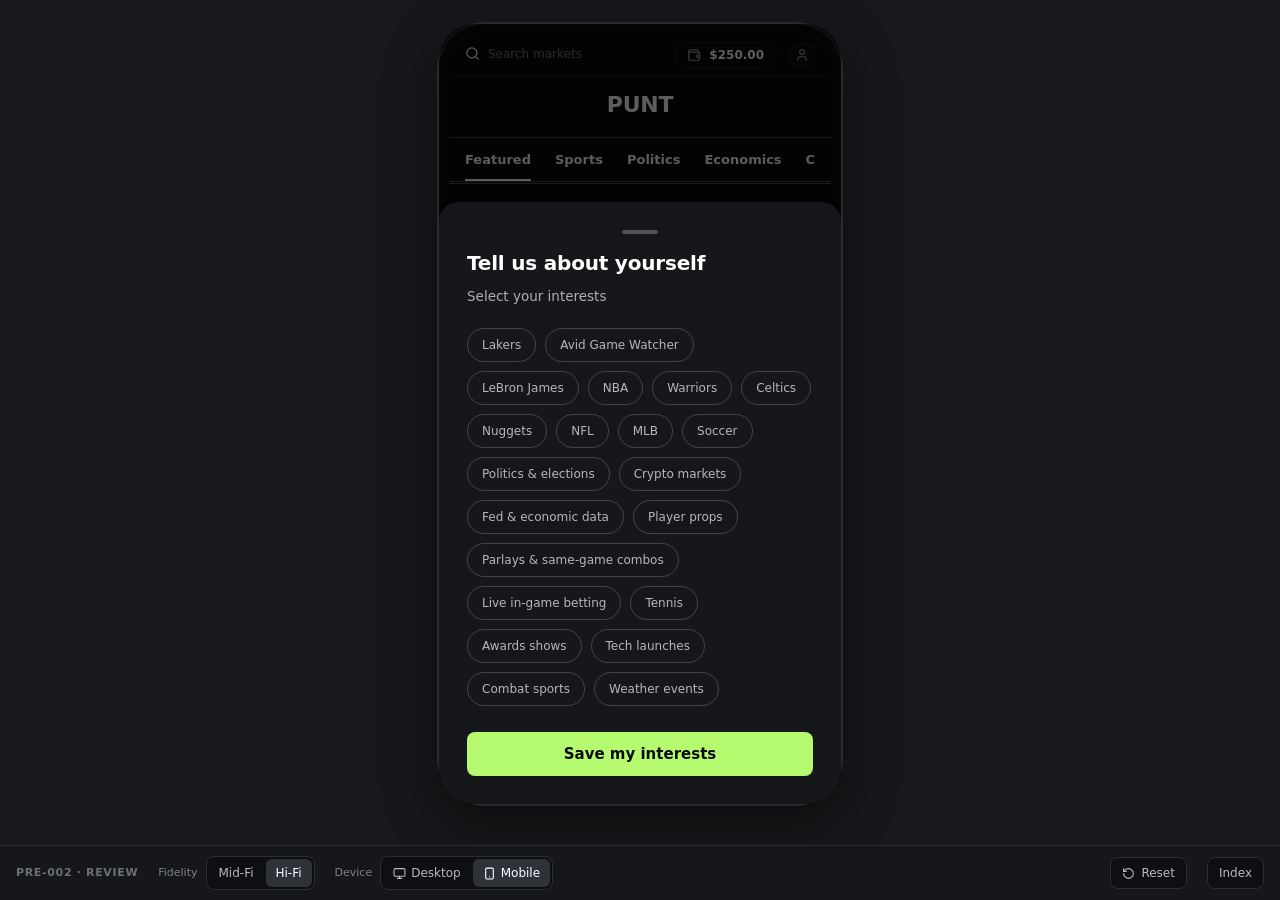
==== commit 32f69fae: "Default review bar to Hi-Fi and Mobile Sets the initial <html data-punt-theme> and device-frame attr" ====
--- a/index.html
+++ b/index.html
@@ -1,5 +1,5 @@
 <!doctype html>
-<html lang="en" data-punt-theme="midfi">
+<html lang="en" data-punt-theme="hifi">
 <head>
 <meta charset="utf-8">
 <meta name="viewport" content="width=device-width, initial-scale=1.0">
@@ -42,11 +42,38 @@
 a._action_lmoli_79{text-decoration:none}
 .pre-reset{margin-left:auto}
 ._flagsWrap_lmoli_106{margin-left:0}
+
+/* onboarding lives inside the device frame, not the browser chrome — so in the
+   Mobile simulation it's scoped to the phone mockup instead of the whole page. */
+._frame_lazny_32[data-device="mobile"]{contain:layout}
+._frame_lazny_32[data-device="mobile"] .pre-onboard-backdrop{padding:0;align-items:flex-end;border-radius:var(--frame-screen-radius);overflow:hidden}
+.pre-onboard-grip{display:none}
+._frame_lazny_32[data-device="mobile"] .pre-onboard-grip{display:block;width:36px;height:4px;border-radius:3px;background:currentColor;opacity:.25;margin:0 auto 14px}
+._frame_lazny_32[data-device="mobile"] .pre-onboard{width:100%;max-width:none;max-height:82%;border-radius:20px 20px 0 0;animation:pre-drawer-up .28s cubic-bezier(.2,.7,.2,1)}
+@keyframes pre-drawer-up{from{transform:translateY(100%)}to{transform:translateY(0)}}
+
+/* the real page's narrow-container carousel (generic "OpenAI" market) is a
+   separate sibling of our hero slot that only shows up under 34rem — keep it
+   hidden everywhere so the swapped-in concept hero is the mobile landing too.
+   The same container query also hides our hero slot itself (it expected the
+   carousel to take over on mobile) — force it back on. */
+._carousel_14ss8_4{display:none}
+._trendingHero_19tfx_303{display:grid}
+
+/* pick arrows/dots: top row (beside the tag) on wide cards, bottom-centered
+   on narrow ones — same container query breakpoint the real page already
+   uses for its own mobile layout */
+.pre-ranknav-bottom{display:none}
+@container (width<=34rem){
+  .pre-ranknav-top{display:none}
+  .pre-ranknav-bottom{display:flex; justify-content:center; width:100%; margin-top:4px}
+}
 </style>
 </head>
 <body>
-<div id="root"><div class="_appRoot_lazny_6"><div class="_stage_lazny_16" data-device="desktop"><div class="_frame_lazny_32" data-device="desktop"><div class="_viewport_lazny_59"><div class="_header_lazny_132"><header class="_bar_xk1yx_8"><div class="_utility_xk1yx_25"><button type="button" class="_pmark_xk1yx_37" aria-label="Punt — home"><svg class="_pmarkIcon_xk1yx_49" viewBox="0 0 33 50" role="img" aria-label="Punt" xmlns="http://www.w3.org/2000/svg"><path fill-rule="evenodd" clip-rule="evenodd" fill="currentColor" d="M20.9295 6.09855e-07C21.0402 -0.000160341 21.1185 0.0315406 21.2141 0.0907373C22.1173 0.651046 23.0156 1.25142 23.9143 1.81814L31.4762 6.61122C31.5067 7.10429 31.4916 7.65831 31.4916 8.15871L31.4926 22.8074C31.4936 23.5739 31.5322 24.4627 31.439 25.2143C31.4182 25.3827 30.114 26.2218 29.8975 26.37L27.0634 28.2856L21.3635 32.1745C20.9624 31.9421 20.5584 31.6675 20.1628 31.42L17.8589 29.9905C17.4922 29.7628 17.135 29.5198 16.7592 29.3083C16.7904 29.7628 16.7576 30.639 16.757 31.1364L16.7541 34.9385L16.7596 39.2202C16.7612 39.9827 16.7889 40.8905 16.7483 41.6376C18.1316 41.4486 18.6882 41.1519 19.3922 39.8762C19.4177 39.8859 19.442 39.8953 19.4652 39.9048C19.6116 39.7786 19.76 39.6401 19.8983 39.5072C20.6225 38.8114 21.2725 38.0569 21.9287 37.2989C21.9893 37.2289 22.0482 37.1548 22.1055 37.0824C22.7581 36.2493 23.364 35.3807 23.9204 34.4805C24.0014 34.3478 24.0636 34.2084 24.1433 34.074C24.5126 33.4611 24.8618 32.8362 25.1903 32.2004C25.4035 31.7831 25.5784 31.3711 25.781 30.9539C25.867 31.1247 25.9582 31.292 26.0443 31.4633C26.174 31.7213 26.2897 31.9939 26.4238 32.2488C27.25 33.8438 28.2143 35.3633 29.3059 36.7899C29.4014 36.9156 29.5056 37.0416 29.5984 37.1656C29.6226 37.2014 29.8318 37.454 29.858 37.4677C29.9152 37.5602 30.0272 37.6757 30.1047 37.7568C30.1762 37.8559 30.2545 37.9535 30.337 38.0439C30.8181 38.5711 31.2902 39.1016 31.8212 39.5803C31.9505 39.6967 32.1054 39.8327 32.2173 39.9629C32.1227 40.1041 31.8587 40.3171 31.7202 40.4439C31.58 40.5745 31.4431 40.7086 31.3093 40.8456C29.2331 42.9569 27.6353 45.2865 26.3094 47.9268C26.1373 48.2693 25.9767 48.6524 25.7866 48.9808C25.7098 48.7945 25.6176 48.6393 25.5384 48.4613C25.2852 47.8929 25.0001 47.3784 24.6993 46.8343L24.1244 45.8167C23.4918 44.7015 22.7274 43.573 21.9123 42.582C21.2613 41.8045 20.5629 41.0678 19.8212 40.3762C19.7648 40.5462 19.7082 40.7156 19.6467 40.8863C18.7973 43.2426 16.7769 45.8298 14.0796 45.9483C12.9239 45.9991 11.8709 45.5492 10.8983 44.953C10.0063 46.3455 8.87122 47.2574 7.49717 48.1194C6.59512 48.6751 5.57583 49.027 4.5821 49.3685L4.38984 48.8818C4.93883 48.47 5.27903 48.2659 5.69792 47.7004C5.96508 47.3421 6.15314 46.931 6.24954 46.4945C6.44758 45.6179 6.38908 44.2247 6.41059 43.3035C6.4199 42.9005 6.44089 42.3976 6.40548 42.0004C6.38515 41.8468 6.25479 41.749 6.13872 41.666C4.45607 40.462 2.21735 39.5411 0.648798 41.4599C0.552534 41.5774 0.573386 41.6235 0.415482 41.6646C0.272529 41.6302 0.126953 41.515 0 41.4296C0.402236 40.1063 1.20959 38.7167 2.18731 37.7376C3.30222 36.5991 4.82906 35.9586 6.4224 35.9602C6.3723 34.6247 6.41086 33.0324 6.41099 31.6785L6.40692 23.297C6.21203 23.261 5.99826 23.203 5.8056 23.1642C4.34066 22.8678 2.78273 23.3785 2.40856 24.9651C2.36148 25.1643 2.39269 25.4097 2.29236 25.5755C2.18535 25.637 2.04423 25.6304 1.91688 25.6382C1.73983 25.234 1.68239 24.7572 1.64671 24.3208C1.39058 21.1813 3.28674 18.8413 6.422 18.5731C6.40784 17.3557 6.4039 16.138 6.41059 14.9202C6.40574 13.4132 6.40915 11.906 6.42056 10.3989C6.56705 10.1359 8.52 8.80058 8.90597 8.52594L18.1498 1.9536C18.9877 1.35732 20.0743 0.532917 20.9295 6.09855e-07ZM12.3319 26.6562C12.2516 26.7022 12.1294 26.7664 12.0555 26.8147C11.9926 27.8657 12.0289 29.1761 12.0301 30.2532L12.0293 37.9894C12.0292 38.3123 12.0414 38.82 12.0117 39.1274C13.3003 39.8469 14.332 40.8081 15.7794 41.4152C15.8682 41.4387 15.9024 41.4657 15.9719 41.4402C16.0073 41.0412 15.9835 40.3899 15.9819 39.9691L15.9793 28.8058C15.4615 28.529 12.6559 26.6607 12.3319 26.6562ZM25.8341 15.3643C25.5592 15.5479 25.2762 15.7267 24.9936 15.8983C23.385 16.8758 21.8093 17.9144 20.2053 18.8968C19.557 19.2916 18.9141 19.6955 18.277 20.1084C17.7929 20.4159 17.2029 20.7787 16.7545 21.1287C16.7638 21.5113 16.6863 22.6478 16.7919 22.8832C16.9849 23.0575 17.3663 23.278 17.5994 23.4227C18.219 23.8027 18.8352 24.1887 19.4478 24.5808C19.6383 24.7024 19.9924 24.9018 20.1431 25.0262C20.8799 25.4786 25.1339 28.245 25.5563 28.3254C25.6491 28.2911 25.7662 28.226 25.8138 28.1337C25.9751 27.8208 25.8695 16.8122 25.8682 15.4233L25.8341 15.3643ZM14.2734 5.71087C13.0776 6.55142 12.389 6.96941 12.0968 8.52244C11.9974 9.05106 12.0233 9.83833 12.0239 10.391L12.028 12.9914L12.0296 20.7848C12.0296 22.1259 12.078 23.822 12.0077 25.1283C12.0433 25.1778 12.0203 25.1654 12.0711 25.1744C12.8854 24.5904 13.7123 24.0242 14.551 23.476C14.9521 23.2116 15.6427 22.7792 16.0131 22.5072C15.958 22.0305 15.9795 21.2823 15.9795 20.7818L15.9822 8.29058L15.978 5.61565C15.977 5.42437 15.9934 4.69835 15.9744 4.55016L15.9281 4.53663L14.2734 5.71087ZM16.9224 3.84702C16.877 3.91872 16.7853 4.05438 16.7809 4.13411C16.7544 4.60599 16.7558 5.09722 16.7534 5.56916L16.7499 8.35311C16.7495 11.5119 16.7869 14.7386 16.7444 17.8904C18.296 16.9571 19.8244 15.9553 21.3759 15.0191C21.6975 14.825 22.0215 14.625 22.3344 14.4171C22.6356 14.2432 25.7044 12.3499 25.8512 12.0572C25.9217 11.9165 25.8872 9.82649 25.8695 9.47717C25.3047 9.05979 17.1242 3.88578 16.9224 3.84702Z"></path></svg></button><div class="_search_xk1yx_57"><svg xmlns="http://www.w3.org/2000/svg" width="15" height="15" viewBox="0 0 24 24" fill="none" stroke="currentColor" stroke-width="2" stroke-linecap="round" stroke-linejoin="round" class="lucide lucide-search _searchIcon_xk1yx_70" aria-hidden="true"><path d="m21 21-4.34-4.34"></path><circle cx="11" cy="11" r="8"></circle></svg><input class="_searchInput_xk1yx_75" placeholder="Search markets" aria-label="Search markets" type="search" value=""></div><nav class="_editions_xk1yx_90" aria-label="Boards"><button type="button" class="_edition_xk1yx_90" data-on="true" aria-current="page">Predict</button><button type="button" class="_edition_xk1yx_90">Play</button><button type="button" class="_edition_xk1yx_90">Collect</button></nav><div class="_account_xk1yx_122"><button type="button" class="_wallet_xk1yx_132" aria-label="Wallet, $250.00"><svg xmlns="http://www.w3.org/2000/svg" width="14" height="14" viewBox="0 0 24 24" fill="none" stroke="currentColor" stroke-width="2" stroke-linecap="round" stroke-linejoin="round" class="lucide lucide-wallet _walletIcon_xk1yx_155" aria-hidden="true"><path d="M19 7V4a1 1 0 0 0-1-1H5a2 2 0 0 0 0 4h15a1 1 0 0 1 1 1v4h-3a2 2 0 0 0 0 4h3a1 1 0 0 0 1-1v-2a1 1 0 0 0-1-1"></path><path d="M3 5v14a2 2 0 0 0 2 2h15a1 1 0 0 0 1-1v-4"></path></svg><span class="_balance_xk1yx_160">$250.00</span></button><button type="button" class="_avatar_xk1yx_169" aria-label="Account"><svg xmlns="http://www.w3.org/2000/svg" width="14" height="14" viewBox="0 0 24 24" fill="none" stroke="currentColor" stroke-width="2" stroke-linecap="round" stroke-linejoin="round" class="lucide lucide-user" aria-hidden="true"><path d="M19 21v-2a4 4 0 0 0-4-4H9a4 4 0 0 0-4 4v2"></path><circle cx="12" cy="7" r="4"></circle></svg></button></div></div><div class="_flag_xk1yx_197"><div class="_dateline_xk1yx_205"><time>Tuesday, July 28, 2026</time><span class="_datelineSub_xk1yx_214">Today’s Board</span></div><button type="button" class="_logoButton_xk1yx_223" aria-label="Punt — home"><span class="pre-wordmark">PUNT</span></button><div class="_quote_xk1yx_242"><span class="_quoteLabel_xk1yx_252">Volume</span><span class="_quoteValue_xk1yx_255">$278.3M</span><span class="_quoteMove_xk1yx_259" data-dir="up">+2.22¢ ↑</span></div></div></header><nav class="_nav_1gdg0_6" aria-label="Browse markets by category"><div class="_row_1gdg0_13" role="tablist"><button type="button" role="tab" aria-selected="true" class="_chip_1gdg0_27" data-on="true">Featured</button><button type="button" role="tab" aria-selected="false" class="_chip_1gdg0_27">Sports</button><button type="button" role="tab" aria-selected="false" class="_chip_1gdg0_27">Politics</button><button type="button" role="tab" aria-selected="false" class="_chip_1gdg0_27">Economics</button><button type="button" role="tab" aria-selected="false" class="_chip_1gdg0_27">Crypto</button><button type="button" role="tab" aria-selected="false" class="_chip_1gdg0_27">Tech</button><button type="button" role="tab" aria-selected="false" class="_chip_1gdg0_27">Culture</button><button type="button" role="tab" aria-selected="false" class="_chip_1gdg0_27">Climate</button></div></nav></div><main class="_content_lazny_84"><div style="opacity: 1; transform: none;"><div class="_feedWrap_19tfx_717"><div class="_bands_19tfx_90"><section class="_band_19tfx_90" aria-label="Trending now"><header class="_bandHead_19tfx_105" data-kind="trending"><h2 class="_bandTitle_19tfx_133" data-kind="trending">Trending now</h2><span class="_bandNote_19tfx_173">Biggest movers · last hour</span></header><div class="_carousel_14ss8_4"><div class="_track_14ss8_17"><div class="_slide_14ss8_35"><div class="_root_1py48_2 _inverse_1py48_21 _padNone_1py48_28 _interactive_1py48_42 _tile_s34ji_6 _hero_s34ji_4" role="button" tabindex="0" aria-label="Will OpenAI release its next flagship model before October?" data-size="feature"><span class="_cover_s34ji_64" aria-hidden="true" style="--cover: url(/adaptive-discovery/covers/openai-flagship-oct.jpg);"></span><span class="_scrim_s34ji_105" aria-hidden="true"></span><div class="_heroInner_s34ji_200"><div class="_top_s34ji_123"><span class="_tag_2lkff_5" data-invert="true" data-status="ending" id="base-ui-_r_3_" data-base-ui-tooltip-trigger=""><span class="_tagDot_2lkff_25" aria-hidden="true"></span>Tech · Ending soon</span></div><div class="_bottom_s34ji_209"><p class="_q_s34ji_131">Will OpenAI release its next flagship model before October?</p><p class="_meta_s34ji_143" data-invert="true"><span>$3M vol</span></p><div class="_outWrap_s34ji_175"><div class="_outcomes_2lkff_82" data-invert="true"><div class="_outcome_2lkff_82" data-lead="down" role="button" tabindex="0" aria-label="Buy Yes at 47¢"><span class="_outHead_2lkff_115"><span class="_outName_2lkff_122">Yes</span><span class="_outVals_2lkff_132"><span class="_outMult_2lkff_138">2.13×</span><span class="_outPct_2lkff_143">47%</span></span></span><span class="_track_2lkff_150" aria-hidden="true"><span class="_fill_2lkff_158" style="width: 47%;"></span></span></div><div class="_outcome_2lkff_82" data-lead="up" role="button" tabindex="0" aria-label="Buy No at 53¢"><span class="_outHead_2lkff_115"><span class="_outName_2lkff_122">No</span><span class="_outVals_2lkff_132"><span class="_outMult_2lkff_138">1.89×</span><span class="_outPct_2lkff_143">53%</span></span></span><span class="_track_2lkff_150" aria-hidden="true"><span class="_fill_2lkff_158" style="width: 53%;"></span></span></div></div></div><button class="_button_1fbs5_1 _secondary_1fbs5_57 _sm_1fbs5_31 _trade_2lkff_208 _tradeOnImage_2lkff_214" type="button" aria-label="Trade this market">Trade</button></div></div></div></div><div class="_slide_14ss8_35"><div class="_root_1py48_2 _inverse_1py48_21 _padNone_1py48_28 _interactive_1py48_42 _tile_s34ji_6 _hero_s34ji_4" role="button" tabindex="0" aria-label="Will the Fed raise rates at its July 2026 meeting?" data-size="feature"><span class="_cover_s34ji_64" aria-hidden="true" style="--cover: url(/adaptive-discovery/covers/fed-jul-hike.jpg);"></span><span class="_scrim_s34ji_105" aria-hidden="true"></span><div class="_heroInner_s34ji_200"><div class="_top_s34ji_123"><span class="_tag_2lkff_5" data-invert="true" data-status="ending" id="base-ui-_r_5_" data-base-ui-tooltip-trigger=""><span class="_tagDot_2lkff_25" aria-hidden="true"></span>Economics · Ending soon</span></div><div class="_bottom_s34ji_209"><p class="_q_s34ji_131">Will the Fed raise rates at its July 2026 meeting?</p><p class="_meta_s34ji_143" data-invert="true"><span>$16.2M vol</span><span class="_metaSep_s34ji_163" aria-hidden="true">·</span><span class="_metaEvent_s34ji_158"><svg xmlns="http://www.w3.org/2000/svg" width="11" height="11" viewBox="0 0 24 24" fill="none" stroke="currentColor" stroke-width="2" stroke-linecap="round" stroke-linejoin="round" class="lucide lucide-layers" aria-hidden="true"><path d="M12.83 2.18a2 2 0 0 0-1.66 0L2.6 6.08a1 1 0 0 0 0 1.83l8.58 3.91a2 2 0 0 0 1.66 0l8.58-3.9a1 1 0 0 0 0-1.83z"></path><path d="M2 12a1 1 0 0 0 .58.91l8.6 3.91a2 2 0 0 0 1.65 0l8.58-3.9A1 1 0 0 0 22 12"></path><path d="M2 17a1 1 0 0 0 .58.91l8.6 3.91a2 2 0 0 0 1.65 0l8.58-3.9A1 1 0 0 0 22 17"></path></svg>2 markets</span></p><div class="_outWrap_s34ji_175"><div class="_outcomes_2lkff_82" data-invert="true"><div class="_outcome_2lkff_82" data-lead="down" role="button" tabindex="0" aria-label="Buy Yes at 36¢"><span class="_outHead_2lkff_115"><span class="_outName_2lkff_122">Yes</span><span class="_outVals_2lkff_132"><span class="_outMult_2lkff_138">2.78×</span><span class="_outPct_2lkff_143">36%</span></span></span><span class="_track_2lkff_150" aria-hidden="true"><span class="_fill_2lkff_158" style="width: 36%;"></span></span></div><div class="_outcome_2lkff_82" data-lead="up" role="button" tabindex="0" aria-label="Buy No at 64¢"><span class="_outHead_2lkff_115"><span class="_outName_2lkff_122">No</span><span class="_outVals_2lkff_132"><span class="_outMult_2lkff_138">1.56×</span><span class="_outPct_2lkff_143">64%</span></span></span><span class="_track_2lkff_150" aria-hidden="true"><span class="_fill_2lkff_158" style="width: 64%;"></span></span></div></div></div><button class="_button_1fbs5_1 _secondary_1fbs5_57 _sm_1fbs5_31 _trade_2lkff_208 _tradeOnImage_2lkff_214" type="button" aria-label="Trade this market">Trade</button></div></div></div></div><div class="_slide_14ss8_35"><div class="_root_1py48_2 _inverse_1py48_21 _padNone_1py48_28 _interactive_1py48_42 _tile_s34ji_6 _hero_s34ji_4" role="button" tabindex="0" aria-label="Will “The Odyssey” gross over $500M worldwide by Labor Day?" data-size="feature"><span class="_cover_s34ji_64" aria-hidden="true" style="--cover: url(/adaptive-discovery/covers/odyssey-box-office.jpg);"></span><span class="_scrim_s34ji_105" aria-hidden="true"></span><div class="_heroInner_s34ji_200"><div class="_top_s34ji_123"><span class="_tag_2lkff_5" data-invert="true" data-status="ending" id="base-ui-_r_7_" data-base-ui-tooltip-trigger=""><span class="_tagDot_2lkff_25" aria-hidden="true"></span>Culture · Ending soon</span></div><div class="_bottom_s34ji_209"><p class="_q_s34ji_131">Will “The Odyssey” gross over $500M worldwide by Labor Day?</p><p class="_meta_s34ji_143" data-invert="true"><span>$1.8M vol</span></p><div class="_outWrap_s34ji_175"><div class="_outcomes_2lkff_82" data-invert="true"><div class="_outcome_2lkff_82" data-lead="up" role="button" tabindex="0" aria-label="Buy Yes at 62¢"><span class="_outHead_2lkff_115"><span class="_outName_2lkff_122">Yes</span><span class="_outVals_2lkff_132"><span class="_outMult_2lkff_138">1.61×</span><span class="_outPct_2lkff_143">62%</span></span></span><span class="_track_2lkff_150" aria-hidden="true"><span class="_fill_2lkff_158" style="width: 62%;"></span></span></div><div class="_outcome_2lkff_82" data-lead="down" role="button" tabindex="0" aria-label="Buy No at 38¢"><span class="_outHead_2lkff_115"><span class="_outName_2lkff_122">No</span><span class="_outVals_2lkff_132"><span class="_outMult_2lkff_138">2.63×</span><span class="_outPct_2lkff_143">38%</span></span></span><span class="_track_2lkff_150" aria-hidden="true"><span class="_fill_2lkff_158" style="width: 38%;"></span></span></div></div></div><button class="_button_1fbs5_1 _secondary_1fbs5_57 _sm_1fbs5_31 _trade_2lkff_208 _tradeOnImage_2lkff_214" type="button" aria-label="Trade this market">Trade</button></div></div></div></div><div class="_slide_14ss8_35"><div class="_root_1py48_2 _inverse_1py48_21 _padNone_1py48_28 _interactive_1py48_42 _tile_s34ji_6 _hero_s34ji_4" role="button" tabindex="0" aria-label="Will Bitcoin hit a new all-time high in August 2026?" data-size="feature"><span class="_cover_s34ji_64" aria-hidden="true" style="--cover: url(/adaptive-discovery/covers/btc-ath-aug.jpg);"></span><span class="_scrim_s34ji_105" aria-hidden="true"></span><div class="_heroInner_s34ji_200"><div class="_top_s34ji_123"><span class="_tag_2lkff_5" data-invert="true" data-status="ending" id="base-ui-_r_9_" data-base-ui-tooltip-trigger=""><span class="_tagDot_2lkff_25" aria-hidden="true"></span>Crypto · Ending soon</span></div><div class="_bottom_s34ji_209"><p class="_q_s34ji_131">Will Bitcoin hit a new all-time high in August 2026?</p><p class="_meta_s34ji_143" data-invert="true"><span>$6.7M vol</span><span class="_metaSep_s34ji_163" aria-hidden="true">·</span><span class="_metaEvent_s34ji_158"><svg xmlns="http://www.w3.org/2000/svg" width="11" height="11" viewBox="0 0 24 24" fill="none" stroke="currentColor" stroke-width="2" stroke-linecap="round" stroke-linejoin="round" class="lucide lucide-layers" aria-hidden="true"><path d="M12.83 2.18a2 2 0 0 0-1.66 0L2.6 6.08a1 1 0 0 0 0 1.83l8.58 3.91a2 2 0 0 0 1.66 0l8.58-3.9a1 1 0 0 0 0-1.83z"></path><path d="M2 12a1 1 0 0 0 .58.91l8.6 3.91a2 2 0 0 0 1.65 0l8.58-3.9A1 1 0 0 0 22 12"></path><path d="M2 17a1 1 0 0 0 .58.91l8.6 3.91a2 2 0 0 0 1.65 0l8.58-3.9A1 1 0 0 0 22 17"></path></svg>3 markets</span></p><div class="_outWrap_s34ji_175"><div class="_outcomes_2lkff_82" data-invert="true"><div class="_outcome_2lkff_82" data-lead="down" role="button" tabindex="0" aria-label="Buy Yes at 37¢"><span class="_outHead_2lkff_115"><span class="_outName_2lkff_122">Yes</span><span class="_outVals_2lkff_132"><span class="_outMult_2lkff_138">2.70×</span><span class="_outPct_2lkff_143">37%</span></span></span><span class="_track_2lkff_150" aria-hidden="true"><span class="_fill_2lkff_158" style="width: 37%;"></span></span></div><div class="_outcome_2lkff_82" data-lead="up" role="button" tabindex="0" aria-label="Buy No at 63¢"><span class="_outHead_2lkff_115"><span class="_outName_2lkff_122">No</span><span class="_outVals_2lkff_132"><span class="_outMult_2lkff_138">1.59×</span><span class="_outPct_2lkff_143">63%</span></span></span><span class="_track_2lkff_150" aria-hidden="true"><span class="_fill_2lkff_158" style="width: 63%;"></span></span></div></div></div><button class="_button_1fbs5_1 _secondary_1fbs5_57 _sm_1fbs5_31 _trade_2lkff_208 _tradeOnImage_2lkff_214" type="button" aria-label="Trade this market">Trade</button></div></div></div></div><div class="_slide_14ss8_35"><div class="_root_1py48_2 _inverse_1py48_21 _padNone_1py48_28 _interactive_1py48_42 _tile_s34ji_6 _hero_s34ji_4" role="button" tabindex="0" aria-label="Will the US government shut down before October 2026?" data-size="feature"><span class="_cover_s34ji_64" aria-hidden="true" style="--cover: url(/adaptive-discovery/covers/shutdown-2026.jpg);"></span><span class="_scrim_s34ji_105" aria-hidden="true"></span><div class="_heroInner_s34ji_200"><div class="_top_s34ji_123"><span class="_tag_2lkff_5" data-invert="true" data-status="ending" id="base-ui-_r_b_" data-base-ui-tooltip-trigger=""><span class="_tagDot_2lkff_25" aria-hidden="true"></span>Politics · Ending soon</span></div><div class="_bottom_s34ji_209"><p class="_q_s34ji_131">Will the US government shut down before October 2026?</p><p class="_meta_s34ji_143" data-invert="true"><span>$5.6M vol</span></p><div class="_outWrap_s34ji_175"><div class="_outcomes_2lkff_82" data-invert="true"><div class="_outcome_2lkff_82" data-lead="down" role="button" tabindex="0" aria-label="Buy Yes at 39¢"><span class="_outHead_2lkff_115"><span class="_outName_2lkff_122">Yes</span><span class="_outVals_2lkff_132"><span class="_outMult_2lkff_138">2.56×</span><span class="_outPct_2lkff_143">39%</span></span></span><span class="_track_2lkff_150" aria-hidden="true"><span class="_fill_2lkff_158" style="width: 39%;"></span></span></div><div class="_outcome_2lkff_82" data-lead="up" role="button" tabindex="0" aria-label="Buy No at 61¢"><span class="_outHead_2lkff_115"><span class="_outName_2lkff_122">No</span><span class="_outVals_2lkff_132"><span class="_outMult_2lkff_138">1.64×</span><span class="_outPct_2lkff_143">61%</span></span></span><span class="_track_2lkff_150" aria-hidden="true"><span class="_fill_2lkff_158" style="width: 61%;"></span></span></div></div></div><button class="_button_1fbs5_1 _secondary_1fbs5_57 _sm_1fbs5_31 _trade_2lkff_208 _tradeOnImage_2lkff_214" type="button" aria-label="Trade this market">Trade</button></div></div></div></div></div><div class="_dots_14ss8_42" aria-hidden="true"><button type="button" class="_dot_14ss8_42" data-on="true" aria-label="Go to trending card 1"></button><button type="button" class="_dot_14ss8_42" aria-label="Go to trending card 2"></button><button type="button" class="_dot_14ss8_42" aria-label="Go to trending card 3"></button><button type="button" class="_dot_14ss8_42" aria-label="Go to trending card 4"></button><button type="button" class="_dot_14ss8_42" aria-label="Go to trending card 5"></button></div></div><div class="_trendingTop_19tfx_298"><div class="_trendingHero_19tfx_303" id="heroSlot"></div><div class="_tunerSlot_19tfx_308"><aside class="_card_zsbvw_5" aria-label="Customize your view"><header class="_head_zsbvw_17"><svg xmlns="http://www.w3.org/2000/svg" width="16" height="16" viewBox="0 0 24 24" fill="none" stroke="currentColor" stroke-width="2" stroke-linecap="round" stroke-linejoin="round" class="lucide lucide-sliders-horizontal" aria-hidden="true"><path d="M10 5H3"></path><path d="M12 19H3"></path><path d="M14 3v4"></path><path d="M16 17v4"></path><path d="M21 12h-9"></path><path d="M21 19h-5"></path><path d="M21 5h-7"></path><path d="M8 10v4"></path><path d="M8 12H3"></path></svg><div class="_headText_zsbvw_23"><p class="_title_zsbvw_29">Customize your view</p><p class="_sub_zsbvw_37">7 of 7 topics showing · tap to refine</p></div></header><div class="_grid_zsbvw_47" role="group" aria-label="Topics on your board"><div class="_tile_zsbvw_57" data-on="true"><button type="button" class="_tileMain_zsbvw_74" aria-label="Refine Politics topics"><span class="_num_zsbvw_105">(01)</span><span class="_name_zsbvw_112">Politics</span><span class="_eg_zsbvw_124">Elections / Congress…</span></button><button type="button" class="_checkBtn_zsbvw_88" role="checkbox" aria-checked="true" aria-label="Toggle Politics"><span class="_check_zsbvw_88" data-state="on" aria-hidden="true"><svg viewBox="0 0 12 12" width="12" height="12"><path d="M2.5 6.5l2.5 2.5 4.5-5" fill="none" stroke="currentColor" stroke-width="1.8" stroke-linecap="round" stroke-linejoin="round"></path></svg></span></button></div><div class="_tile_zsbvw_57" data-on="true"><button type="button" class="_tileMain_zsbvw_74" aria-label="Refine Economics topics"><span class="_num_zsbvw_105">(02)</span><span class="_name_zsbvw_112">Economics</span><span class="_eg_zsbvw_124">Fed / CPI / S&amp;P…</span></button><button type="button" class="_checkBtn_zsbvw_88" role="checkbox" aria-checked="true" aria-label="Toggle Economics"><span class="_check_zsbvw_88" data-state="on" aria-hidden="true"><svg viewBox="0 0 12 12" width="12" height="12"><path d="M2.5 6.5l2.5 2.5 4.5-5" fill="none" stroke="currentColor" stroke-width="1.8" stroke-linecap="round" stroke-linejoin="round"></path></svg></span></button></div><div class="_tile_zsbvw_57" data-on="true"><button type="button" class="_tileMain_zsbvw_74" aria-label="Refine Sports topics"><span class="_num_zsbvw_105">(03)</span><span class="_name_zsbvw_112">Sports</span><span class="_eg_zsbvw_124">MLB / NFL / Tennis…</span></button><button type="button" class="_checkBtn_zsbvw_88" role="checkbox" aria-checked="true" aria-label="Toggle Sports"><span class="_check_zsbvw_88" data-state="on" aria-hidden="true"><svg viewBox="0 0 12 12" width="12" height="12"><path d="M2.5 6.5l2.5 2.5 4.5-5" fill="none" stroke="currentColor" stroke-width="1.8" stroke-linecap="round" stroke-linejoin="round"></path></svg></span></button></div><div class="_tile_zsbvw_57" data-on="true"><button type="button" class="_tileMain_zsbvw_74" aria-label="Refine Crypto topics"><span class="_num_zsbvw_105">(04)</span><span class="_name_zsbvw_112">Crypto</span><span class="_eg_zsbvw_124">BTC / ETH / SOL…</span></button><button type="button" class="_checkBtn_zsbvw_88" role="checkbox" aria-checked="true" aria-label="Toggle Crypto"><span class="_check_zsbvw_88" data-state="on" aria-hidden="true"><svg viewBox="0 0 12 12" width="12" height="12"><path d="M2.5 6.5l2.5 2.5 4.5-5" fill="none" stroke="currentColor" stroke-width="1.8" stroke-linecap="round" stroke-linejoin="round"></path></svg></span></button></div><div class="_tile_zsbvw_57" data-on="true"><button type="button" class="_tileMain_zsbvw_74" aria-label="Refine Tech topics"><span class="_num_zsbvw_105">(05)</span><span class="_name_zsbvw_112">Tech</span><span class="_eg_zsbvw_124">AI / Apple / Tesla…</span></button><button type="button" class="_checkBtn_zsbvw_88" role="checkbox" aria-checked="true" aria-label="Toggle Tech"><span class="_check_zsbvw_88" data-state="on" aria-hidden="true"><svg viewBox="0 0 12 12" width="12" height="12"><path d="M2.5 6.5l2.5 2.5 4.5-5" fill="none" stroke="currentColor" stroke-width="1.8" stroke-linecap="round" stroke-linejoin="round"></path></svg></span></button></div><div class="_tile_zsbvw_57" data-on="true"><button type="button" class="_tileMain_zsbvw_74" aria-label="Refine Culture topics"><span class="_num_zsbvw_105">(06)</span><span class="_name_zsbvw_112">Culture</span><span class="_eg_zsbvw_124">Movies / Music / TV…</span></button><button type="button" class="_checkBtn_zsbvw_88" role="checkbox" aria-checked="true" aria-label="Toggle Culture"><span class="_check_zsbvw_88" data-state="on" aria-hidden="true"><svg viewBox="0 0 12 12" width="12" height="12"><path d="M2.5 6.5l2.5 2.5 4.5-5" fill="none" stroke="currentColor" stroke-width="1.8" stroke-linecap="round" stroke-linejoin="round"></path></svg></span></button></div><div class="_tile_zsbvw_57" data-on="true"><button type="button" class="_tileMain_zsbvw_74" aria-label="Refine Climate topics"><span class="_num_zsbvw_105">(07)</span><span class="_name_zsbvw_112">Climate</span><span class="_eg_zsbvw_124">Storms / Heat…</span></button><button type="button" class="_checkBtn_zsbvw_88" role="checkbox" aria-checked="true" aria-label="Toggle Climate"><span class="_check_zsbvw_88" data-state="on" aria-hidden="true"><svg viewBox="0 0 12 12" width="12" height="12"><path d="M2.5 6.5l2.5 2.5 4.5-5" fill="none" stroke="currentColor" stroke-width="1.8" stroke-linecap="round" stroke-linejoin="round"></path></svg></span></button></div></div><div class="_dots_zsbvw_167" aria-hidden="true"><span class="_dot_zsbvw_167" data-on="true"></span><span class="_dot_zsbvw_167"></span><span class="_dot_zsbvw_167"></span><span class="_dot_zsbvw_167"></span><span class="_dot_zsbvw_167"></span><span class="_dot_zsbvw_167"></span><span class="_dot_zsbvw_167"></span></div></aside></div></div><div class="_shelfGrid_19tfx_187 _trendingMovers_19tfx_328"><div class="_root_1py48_2 _default_1py48_12 _padNone_1py48_28 _interactive_1py48_42 _tile_s34ji_6 _standard_s34ji_4" role="button" tabindex="0" aria-label="Will the Fed raise rates at its July 2026 meeting?" data-size="cell"><div class="_imgTop_s34ji_74"><span class="_cover_s34ji_64" aria-hidden="true" style="--cover: url(/adaptive-discovery/covers/fed-jul-hike.jpg);"></span><span class="_scrim_s34ji_105" aria-hidden="true"></span><div class="_imgTag_s34ji_241"><span class="_tag_2lkff_5" data-invert="true" data-status="ending" id="base-ui-_r_f_" data-base-ui-tooltip-trigger=""><span class="_tagDot_2lkff_25" aria-hidden="true"></span>Economics · Ending soon</span></div></div><div class="_body_s34ji_250"><p class="_q_s34ji_131">Will the Fed raise rates at its July 2026 meeting?</p><p class="_meta_s34ji_143"><span>$16.2M vol</span><span class="_metaSep_s34ji_163" aria-hidden="true">·</span><span class="_metaEvent_s34ji_158"><svg xmlns="http://www.w3.org/2000/svg" width="11" height="11" viewBox="0 0 24 24" fill="none" stroke="currentColor" stroke-width="2" stroke-linecap="round" stroke-linejoin="round" class="lucide lucide-layers" aria-hidden="true"><path d="M12.83 2.18a2 2 0 0 0-1.66 0L2.6 6.08a1 1 0 0 0 0 1.83l8.58 3.91a2 2 0 0 0 1.66 0l8.58-3.9a1 1 0 0 0 0-1.83z"></path><path d="M2 12a1 1 0 0 0 .58.91l8.6 3.91a2 2 0 0 0 1.65 0l8.58-3.9A1 1 0 0 0 22 12"></path><path d="M2 17a1 1 0 0 0 .58.91l8.6 3.91a2 2 0 0 0 1.65 0l8.58-3.9A1 1 0 0 0 22 17"></path></svg>2 markets</span></p><div class="_outWrap_s34ji_175"><div class="_outcomes_2lkff_82" data-dense="true"><div class="_outcome_2lkff_82" data-lead="down" role="button" tabindex="0" aria-label="Buy Yes at 36¢"><span class="_outHead_2lkff_115"><span class="_outName_2lkff_122">Yes</span><span class="_outVals_2lkff_132"><span class="_outMult_2lkff_138">2.78×</span><span class="_outPct_2lkff_143">36%</span></span></span><span class="_track_2lkff_150" aria-hidden="true"><span class="_fill_2lkff_158" style="width: 36%;"></span></span></div><div class="_outcome_2lkff_82" data-lead="up" role="button" tabindex="0" aria-label="Buy No at 64¢"><span class="_outHead_2lkff_115"><span class="_outName_2lkff_122">No</span><span class="_outVals_2lkff_132"><span class="_outMult_2lkff_138">1.56×</span><span class="_outPct_2lkff_143">64%</span></span></span><span class="_track_2lkff_150" aria-hidden="true"><span class="_fill_2lkff_158" style="width: 64%;"></span></span></div></div></div><button class="_button_1fbs5_1 _secondary_1fbs5_57 _sm_1fbs5_31 _trade_2lkff_208" type="button" aria-label="Trade this market">Trade</button></div></div><div class="_root_1py48_2 _default_1py48_12 _padNone_1py48_28 _interactive_1py48_42 _tile_s34ji_6 _standard_s34ji_4" role="button" tabindex="0" aria-label="Will “The Odyssey” gross over $500M worldwide by Labor Day?" data-size="cell"><div class="_imgTop_s34ji_74"><span class="_cover_s34ji_64" aria-hidden="true" style="--cover: url(/adaptive-discovery/covers/odyssey-box-office.jpg);"></span><span class="_scrim_s34ji_105" aria-hidden="true"></span><div class="_imgTag_s34ji_241"><span class="_tag_2lkff_5" data-invert="true" data-status="ending" id="base-ui-_r_h_" data-base-ui-tooltip-trigger=""><span class="_tagDot_2lkff_25" aria-hidden="true"></span>Culture · Ending soon</span></div></div><div class="_body_s34ji_250"><p class="_q_s34ji_131">Will “The Odyssey” gross over $500M worldwide by Labor Day?</p><p class="_meta_s34ji_143"><span>$1.8M vol</span></p><div class="_outWrap_s34ji_175"><div class="_outcomes_2lkff_82" data-dense="true"><div class="_outcome_2lkff_82" data-lead="up" role="button" tabindex="0" aria-label="Buy Yes at 62¢"><span class="_outHead_2lkff_115"><span class="_outName_2lkff_122">Yes</span><span class="_outVals_2lkff_132"><span class="_outMult_2lkff_138">1.61×</span><span class="_outPct_2lkff_143">62%</span></span></span><span class="_track_2lkff_150" aria-hidden="true"><span class="_fill_2lkff_158" style="width: 62%;"></span></span></div><div class="_outcome_2lkff_82" data-lead="down" role="button" tabindex="0" aria-label="Buy No at 38¢"><span class="_outHead_2lkff_115"><span class="_outName_2lkff_122">No</span><span class="_outVals_2lkff_132"><span class="_outMult_2lkff_138">2.63×</span><span class="_outPct_2lkff_143">38%</span></span></span><span class="_track_2lkff_150" aria-hidden="true"><span class="_fill_2lkff_158" style="width: 38%;"></span></span></div></div></div><button class="_button_1fbs5_1 _secondary_1fbs5_57 _sm_1fbs5_31 _trade_2lkff_208" type="button" aria-label="Trade this market">Trade</button></div></div><div class="_root_1py48_2 _default_1py48_12 _padNone_1py48_28 _interactive_1py48_42 _tile_s34ji_6 _standard_s34ji_4" role="button" tabindex="0" aria-label="Will Bitcoin hit a new all-time high in August 2026?" data-size="cell"><div class="_imgTop_s34ji_74"><span class="_cover_s34ji_64" aria-hidden="true" style="--cover: url(/adaptive-discovery/covers/btc-ath-aug.jpg);"></span><span class="_scrim_s34ji_105" aria-hidden="true"></span><div class="_imgTag_s34ji_241"><span class="_tag_2lkff_5" data-invert="true" data-status="ending" id="base-ui-_r_j_" data-base-ui-tooltip-trigger=""><span class="_tagDot_2lkff_25" aria-hidden="true"></span>Crypto · Ending soon</span></div></div><div class="_body_s34ji_250"><p class="_q_s34ji_131">Will Bitcoin hit a new all-time high in August 2026?</p><p class="_meta_s34ji_143"><span>$6.7M vol</span><span class="_metaSep_s34ji_163" aria-hidden="true">·</span><span class="_metaEvent_s34ji_158"><svg xmlns="http://www.w3.org/2000/svg" width="11" height="11" viewBox="0 0 24 24" fill="none" stroke="currentColor" stroke-width="2" stroke-linecap="round" stroke-linejoin="round" class="lucide lucide-layers" aria-hidden="true"><path d="M12.83 2.18a2 2 0 0 0-1.66 0L2.6 6.08a1 1 0 0 0 0 1.83l8.58 3.91a2 2 0 0 0 1.66 0l8.58-3.9a1 1 0 0 0 0-1.83z"></path><path d="M2 12a1 1 0 0 0 .58.91l8.6 3.91a2 2 0 0 0 1.65 0l8.58-3.9A1 1 0 0 0 22 12"></path><path d="M2 17a1 1 0 0 0 .58.91l8.6 3.91a2 2 0 0 0 1.65 0l8.58-3.9A1 1 0 0 0 22 17"></path></svg>3 markets</span></p><div class="_outWrap_s34ji_175"><div class="_outcomes_2lkff_82" data-dense="true"><div class="_outcome_2lkff_82" data-lead="down" role="button" tabindex="0" aria-label="Buy Yes at 37¢"><span class="_outHead_2lkff_115"><span class="_outName_2lkff_122">Yes</span><span class="_outVals_2lkff_132"><span class="_outMult_2lkff_138">2.70×</span><span class="_outPct_2lkff_143">37%</span></span></span><span class="_track_2lkff_150" aria-hidden="true"><span class="_fill_2lkff_158" style="width: 37%;"></span></span></div><div class="_outcome_2lkff_82" data-lead="up" role="button" tabindex="0" aria-label="Buy No at 63¢"><span class="_outHead_2lkff_115"><span class="_outName_2lkff_122">No</span><span class="_outVals_2lkff_132"><span class="_outMult_2lkff_138">1.59×</span><span class="_outPct_2lkff_143">63%</span></span></span><span class="_track_2lkff_150" aria-hidden="true"><span class="_fill_2lkff_158" style="width: 63%;"></span></span></div></div></div><button class="_button_1fbs5_1 _secondary_1fbs5_57 _sm_1fbs5_31 _trade_2lkff_208" type="button" aria-label="Trade this market">Trade</button></div></div><div class="_root_1py48_2 _default_1py48_12 _padNone_1py48_28 _interactive_1py48_42 _tile_s34ji_6 _standard_s34ji_4" role="button" tabindex="0" aria-label="Will the US government shut down before October 2026?" data-size="cell"><div class="_imgTop_s34ji_74"><span class="_cover_s34ji_64" aria-hidden="true" style="--cover: url(/adaptive-discovery/covers/shutdown-2026.jpg);"></span><span class="_scrim_s34ji_105" aria-hidden="true"></span><div class="_imgTag_s34ji_241"><span class="_tag_2lkff_5" data-invert="true" data-status="ending" id="base-ui-_r_l_" data-base-ui-tooltip-trigger=""><span class="_tagDot_2lkff_25" aria-hidden="true"></span>Politics · Ending soon</span></div></div><div class="_body_s34ji_250"><p class="_q_s34ji_131">Will the US government shut down before October 2026?</p><p class="_meta_s34ji_143"><span>$5.6M vol</span></p><div class="_outWrap_s34ji_175"><div class="_outcomes_2lkff_82" data-dense="true"><div class="_outcome_2lkff_82" data-lead="down" role="button" tabindex="0" aria-label="Buy Yes at 39¢"><span class="_outHead_2lkff_115"><span class="_outName_2lkff_122">Yes</span><span class="_outVals_2lkff_132"><span class="_outMult_2lkff_138">2.56×</span><span class="_outPct_2lkff_143">39%</span></span></span><span class="_track_2lkff_150" aria-hidden="true"><span class="_fill_2lkff_158" style="width: 39%;"></span></span></div><div class="_outcome_2lkff_82" data-lead="up" role="button" tabindex="0" aria-label="Buy No at 61¢"><span class="_outHead_2lkff_115"><span class="_outName_2lkff_122">No</span><span class="_outVals_2lkff_132"><span class="_outMult_2lkff_138">1.64×</span><span class="_outPct_2lkff_143">61%</span></span></span><span class="_track_2lkff_150" aria-hidden="true"><span class="_fill_2lkff_158" style="width: 61%;"></span></span></div></div></div><button class="_button_1fbs5_1 _secondary_1fbs5_57 _sm_1fbs5_31 _trade_2lkff_208" type="button" aria-label="Trade this market">Trade</button></div></div></div></section><section class="_band_19tfx_90" aria-label="Sports"><header class="_bandHead_19tfx_105"><h2 class="_bandTitle_19tfx_133">Sports</h2><span class="_bandNote_19tfx_173">12 markets · 17.2K trading</span><button type="button" class="_seeMore_19tfx_260">See more<svg xmlns="http://www.w3.org/2000/svg" width="15" height="15" viewBox="0 0 24 24" fill="none" stroke="currentColor" stroke-width="2" stroke-linecap="round" stroke-linejoin="round" class="lucide lucide-arrow-right" aria-hidden="true"><path d="M5 12h14"></path><path d="m12 5 7 7-7 7"></path></svg></button></header><div class="_shelfMobile_19tfx_248"><div class="_root_1py48_2 _inverse_1py48_21 _padNone_1py48_28 _interactive_1py48_42 _tile_s34ji_6 _hero_s34ji_4" role="button" tabindex="0" aria-label="Will the Los Angeles Dodgers win the 2026 World Series?" data-size="feature"><span class="_cover_s34ji_64" aria-hidden="true" style="--cover: url(/adaptive-discovery/covers/dodgers-ws-2026.jpg);"></span><span class="_scrim_s34ji_105" aria-hidden="true"></span><div class="_heroInner_s34ji_200"><div class="_top_s34ji_123"><span class="_tag_2lkff_5" data-invert="true" data-status="live"><span class="_tagDot_2lkff_25" aria-hidden="true"></span>Sports · Live</span></div><div class="_bottom_s34ji_209"><p class="_q_s34ji_131">Will the Los Angeles Dodgers win the 2026 World Series?</p><p class="_meta_s34ji_143" data-invert="true"><span>$9.2M vol</span><span class="_metaSep_s34ji_163" aria-hidden="true">·</span><span class="_metaEvent_s34ji_158"><svg xmlns="http://www.w3.org/2000/svg" width="11" height="11" viewBox="0 0 24 24" fill="none" stroke="currentColor" stroke-width="2" stroke-linecap="round" stroke-linejoin="round" class="lucide lucide-layers" aria-hidden="true"><path d="M12.83 2.18a2 2 0 0 0-1.66 0L2.6 6.08a1 1 0 0 0 0 1.83l8.58 3.91a2 2 0 0 0 1.66 0l8.58-3.9a1 1 0 0 0 0-1.83z"></path><path d="M2 12a1 1 0 0 0 .58.91l8.6 3.91a2 2 0 0 0 1.65 0l8.58-3.9A1 1 0 0 0 22 12"></path><path d="M2 17a1 1 0 0 0 .58.91l8.6 3.91a2 2 0 0 0 1.65 0l8.58-3.9A1 1 0 0 0 22 17"></path></svg>4 markets</span></p><div class="_outWrap_s34ji_175"><div class="_outcomes_2lkff_82" data-invert="true"><div class="_outcome_2lkff_82" data-lead="down" role="button" tabindex="0" aria-label="Buy Yes at 34¢"><span class="_outHead_2lkff_115"><span class="_outName_2lkff_122">Yes</span><span class="_outVals_2lkff_132"><span class="_outMult_2lkff_138">2.94×</span><span class="_outPct_2lkff_143">34%</span></span></span><span class="_track_2lkff_150" aria-hidden="true"><span class="_fill_2lkff_158" style="width: 34%;"></span></span></div><div class="_outcome_2lkff_82" data-lead="up" role="button" tabindex="0" aria-label="Buy No at 66¢"><span class="_outHead_2lkff_115"><span class="_outName_2lkff_122">No</span><span class="_outVals_2lkff_132"><span class="_outMult_2lkff_138">1.52×</span><span class="_outPct_2lkff_143">66%</span></span></span><span class="_track_2lkff_150" aria-hidden="true"><span class="_fill_2lkff_158" style="width: 66%;"></span></span></div></div></div><button class="_button_1fbs5_1 _secondary_1fbs5_57 _sm_1fbs5_31 _trade_2lkff_208 _tradeOnImage_2lkff_214" type="button" aria-label="Trade this market">Trade</button></div></div></div><div class="_root_1py48_2 _default_1py48_12 _padNone_1py48_28 _interactive_1py48_42 _tile_s34ji_6 _standard_s34ji_4" role="button" tabindex="0" aria-label="Will the New York Yankees win the 2026 World Series?" data-size="tall"><div class="_imgTop_s34ji_74"><span class="_cover_s34ji_64" aria-hidden="true" style="--cover: url(/adaptive-discovery/covers/yankees-ws-2026.jpg);"></span><span class="_scrim_s34ji_105" aria-hidden="true"></span><div class="_imgTag_s34ji_241"><span class="_tag_2lkff_5" data-invert="true" data-status="live"><span class="_tagDot_2lkff_25" aria-hidden="true"></span>Sports · Live</span></div></div><div class="_body_s34ji_250"><p class="_q_s34ji_131">Will the New York Yankees win the 2026 World Series?</p><p class="_meta_s34ji_143"><span>$5.1M vol</span><span class="_metaSep_s34ji_163" aria-hidden="true">·</span><span class="_metaEvent_s34ji_158"><svg xmlns="http://www.w3.org/2000/svg" width="11" height="11" viewBox="0 0 24 24" fill="none" stroke="currentColor" stroke-width="2" stroke-linecap="round" stroke-linejoin="round" class="lucide lucide-layers" aria-hidden="true"><path d="M12.83 2.18a2 2 0 0 0-1.66 0L2.6 6.08a1 1 0 0 0 0 1.83l8.58 3.91a2 2 0 0 0 1.66 0l8.58-3.9a1 1 0 0 0 0-1.83z"></path><path d="M2 12a1 1 0 0 0 .58.91l8.6 3.91a2 2 0 0 0 1.65 0l8.58-3.9A1 1 0 0 0 22 12"></path><path d="M2 17a1 1 0 0 0 .58.91l8.6 3.91a2 2 0 0 0 1.65 0l8.58-3.9A1 1 0 0 0 22 17"></path></svg>4 markets</span></p><div class="_outWrap_s34ji_175"><div class="_outcomes_2lkff_82" data-dense="true"><div class="_outcome_2lkff_82" data-lead="down" role="button" tabindex="0" aria-label="Buy Yes at 22¢"><span class="_outHead_2lkff_115"><span class="_outName_2lkff_122">Yes</span><span class="_outVals_2lkff_132"><span class="_outMult_2lkff_138">4.55×</span><span class="_outPct_2lkff_143">22%</span></span></span><span class="_track_2lkff_150" aria-hidden="true"><span class="_fill_2lkff_158" style="width: 22%;"></span></span></div><div class="_outcome_2lkff_82" data-lead="up" role="button" tabindex="0" aria-label="Buy No at 78¢"><span class="_outHead_2lkff_115"><span class="_outName_2lkff_122">No</span><span class="_outVals_2lkff_132"><span class="_outMult_2lkff_138">1.28×</span><span class="_outPct_2lkff_143">78%</span></span></span><span class="_track_2lkff_150" aria-hidden="true"><span class="_fill_2lkff_158" style="width: 78%;"></span></span></div></div></div><button class="_button_1fbs5_1 _secondary_1fbs5_57 _sm_1fbs5_31 _trade_2lkff_208" type="button" aria-label="Trade this market">Trade</button></div></div><div class="_root_1py48_2 _default_1py48_12 _padNone_1py48_28 _interactive_1py48_42 _tile_s34ji_6 _standard_s34ji_4" role="button" tabindex="0" aria-label="Will the Philadelphia Phillies win the 2026 World Series?" data-size="tall"><div class="_imgTop_s34ji_74"><span class="_cover_s34ji_64" aria-hidden="true" style="--cover: url(/adaptive-discovery/covers/phillies-ws-2026.jpg);"></span><span class="_scrim_s34ji_105" aria-hidden="true"></span><div class="_imgTag_s34ji_241"><span class="_tag_2lkff_5" data-invert="true" data-status="live"><span class="_tagDot_2lkff_25" aria-hidden="true"></span>Sports · Live</span></div></div><div class="_body_s34ji_250"><p class="_q_s34ji_131">Will the Philadelphia Phillies win the 2026 World Series?</p><p class="_meta_s34ji_143"><span>$3.9M vol</span><span class="_metaSep_s34ji_163" aria-hidden="true">·</span><span class="_metaEvent_s34ji_158"><svg xmlns="http://www.w3.org/2000/svg" width="11" height="11" viewBox="0 0 24 24" fill="none" stroke="currentColor" stroke-width="2" stroke-linecap="round" stroke-linejoin="round" class="lucide lucide-layers" aria-hidden="true"><path d="M12.83 2.18a2 2 0 0 0-1.66 0L2.6 6.08a1 1 0 0 0 0 1.83l8.58 3.91a2 2 0 0 0 1.66 0l8.58-3.9a1 1 0 0 0 0-1.83z"></path><path d="M2 12a1 1 0 0 0 .58.91l8.6 3.91a2 2 0 0 0 1.65 0l8.58-3.9A1 1 0 0 0 22 12"></path><path d="M2 17a1 1 0 0 0 .58.91l8.6 3.91a2 2 0 0 0 1.65 0l8.58-3.9A1 1 0 0 0 22 17"></path></svg>4 markets</span></p><div class="_outWrap_s34ji_175"><div class="_outcomes_2lkff_82" data-dense="true"><div class="_outcome_2lkff_82" data-lead="down" role="button" tabindex="0" aria-label="Buy Yes at 18¢"><span class="_outHead_2lkff_115"><span class="_outName_2lkff_122">Yes</span><span class="_outVals_2lkff_132"><span class="_outMult_2lkff_138">5.56×</span><span class="_outPct_2lkff_143">18%</span></span></span><span class="_track_2lkff_150" aria-hidden="true"><span class="_fill_2lkff_158" style="width: 18%;"></span></span></div><div class="_outcome_2lkff_82" data-lead="up" role="button" tabindex="0" aria-label="Buy No at 82¢"><span class="_outHead_2lkff_115"><span class="_outName_2lkff_122">No</span><span class="_outVals_2lkff_132"><span class="_outMult_2lkff_138">1.22×</span><span class="_outPct_2lkff_143">82%</span></span></span><span class="_track_2lkff_150" aria-hidden="true"><span class="_fill_2lkff_158" style="width: 82%;"></span></span></div></div></div><button class="_button_1fbs5_1 _secondary_1fbs5_57 _sm_1fbs5_31 _trade_2lkff_208" type="button" aria-label="Trade this market">Trade</button></div></div><div class="_root_1py48_2 _default_1py48_12 _padMd_1py48_34 _interactive_1py48_42 _tile_s34ji_6 _text_s34ji_4 _sm_s34ji_352" role="button" tabindex="0" aria-label="Will Carlos Alcaraz win the 2026 US Open?" data-size="sm"><div class="_top_s34ji_123"><span class="_tag_2lkff_5" data-status="soon" id="base-ui-_r_n_" data-base-ui-tooltip-trigger=""><span class="_tagDot_2lkff_25" aria-hidden="true"></span>Sports · Coming soon</span></div><p class="_q_s34ji_131">Will Carlos Alcaraz win the 2026 US Open?</p><div class="_outWrap_s34ji_175"><div class="_outcomes_2lkff_82" data-dense="true"><div class="_outcome_2lkff_82" data-lead="down" role="button" tabindex="0" aria-label="Buy Yes at 41¢"><span class="_outHead_2lkff_115"><span class="_outName_2lkff_122">Yes</span><span class="_outVals_2lkff_132"><span class="_outMult_2lkff_138">2.44×</span><span class="_outPct_2lkff_143">41%</span></span></span><span class="_track_2lkff_150" aria-hidden="true"><span class="_fill_2lkff_158" style="width: 41%;"></span></span></div><div class="_outcome_2lkff_82" data-lead="up" role="button" tabindex="0" aria-label="Buy No at 59¢"><span class="_outHead_2lkff_115"><span class="_outName_2lkff_122">No</span><span class="_outVals_2lkff_132"><span class="_outMult_2lkff_138">1.69×</span><span class="_outPct_2lkff_143">59%</span></span></span><span class="_track_2lkff_150" aria-hidden="true"><span class="_fill_2lkff_158" style="width: 59%;"></span></span></div></div></div><button class="_button_1fbs5_1 _secondary_1fbs5_57 _sm_1fbs5_31 _trade_2lkff_208" type="button" aria-label="Trade this market">Trade</button></div><div class="_root_1py48_2 _default_1py48_12 _padMd_1py48_34 _interactive_1py48_42 _tile_s34ji_6 _text_s34ji_4 _sm_s34ji_352" role="button" tabindex="0" aria-label="Will the Kansas City Chiefs reach Super Bowl LXI?" data-size="sm"><div class="_top_s34ji_123"><span class="_tag_2lkff_5" data-status="soon" id="base-ui-_r_p_" data-base-ui-tooltip-trigger=""><span class="_tagDot_2lkff_25" aria-hidden="true"></span>Sports · Coming soon</span></div><p class="_q_s34ji_131">Will the Kansas City Chiefs reach Super Bowl LXI?</p><div class="_outWrap_s34ji_175"><div class="_outcomes_2lkff_82" data-dense="true"><div class="_outcome_2lkff_82" data-lead="down" role="button" tabindex="0" aria-label="Buy Yes at 28¢"><span class="_outHead_2lkff_115"><span class="_outName_2lkff_122">Yes</span><span class="_outVals_2lkff_132"><span class="_outMult_2lkff_138">3.57×</span><span class="_outPct_2lkff_143">28%</span></span></span><span class="_track_2lkff_150" aria-hidden="true"><span class="_fill_2lkff_158" style="width: 28%;"></span></span></div><div class="_outcome_2lkff_82" data-lead="up" role="button" tabindex="0" aria-label="Buy No at 72¢"><span class="_outHead_2lkff_115"><span class="_outName_2lkff_122">No</span><span class="_outVals_2lkff_132"><span class="_outMult_2lkff_138">1.39×</span><span class="_outPct_2lkff_143">72%</span></span></span><span class="_track_2lkff_150" aria-hidden="true"><span class="_fill_2lkff_158" style="width: 72%;"></span></span></div></div></div><button class="_button_1fbs5_1 _secondary_1fbs5_57 _sm_1fbs5_31 _trade_2lkff_208" type="button" aria-label="Trade this market">Trade</button></div></div><div class="_shelfBento_19tfx_210"><div class="_root_1py48_2 _inverse_1py48_21 _padNone_1py48_28 _interactive_1py48_42 _tile_s34ji_6 _hero_s34ji_4" role="button" tabindex="0" aria-label="Will the Los Angeles Dodgers win the 2026 World Series?" data-size="feature"><span class="_cover_s34ji_64" aria-hidden="true" style="--cover: url(/adaptive-discovery/covers/dodgers-ws-2026.jpg);"></span><span class="_scrim_s34ji_105" aria-hidden="true"></span><div class="_heroInner_s34ji_200"><div class="_top_s34ji_123"><span class="_tag_2lkff_5" data-invert="true" data-status="live"><span class="_tagDot_2lkff_25" aria-hidden="true"></span>Sports · Live</span></div><div class="_bottom_s34ji_209"><p class="_q_s34ji_131">Will the Los Angeles Dodgers win the 2026 World Series?</p><p class="_meta_s34ji_143" data-invert="true"><span>$9.2M vol</span><span class="_metaSep_s34ji_163" aria-hidden="true">·</span><span class="_metaEvent_s34ji_158"><svg xmlns="http://www.w3.org/2000/svg" width="11" height="11" viewBox="0 0 24 24" fill="none" stroke="currentColor" stroke-width="2" stroke-linecap="round" stroke-linejoin="round" class="lucide lucide-layers" aria-hidden="true"><path d="M12.83 2.18a2 2 0 0 0-1.66 0L2.6 6.08a1 1 0 0 0 0 1.83l8.58 3.91a2 2 0 0 0 1.66 0l8.58-3.9a1 1 0 0 0 0-1.83z"></path><path d="M2 12a1 1 0 0 0 .58.91l8.6 3.91a2 2 0 0 0 1.65 0l8.58-3.9A1 1 0 0 0 22 12"></path><path d="M2 17a1 1 0 0 0 .58.91l8.6 3.91a2 2 0 0 0 1.65 0l8.58-3.9A1 1 0 0 0 22 17"></path></svg>4 markets</span></p><div class="_outWrap_s34ji_175"><div class="_outcomes_2lkff_82" data-invert="true"><div class="_outcome_2lkff_82" data-lead="down" role="button" tabindex="0" aria-label="Buy Yes at 34¢"><span class="_outHead_2lkff_115"><span class="_outName_2lkff_122">Yes</span><span class="_outVals_2lkff_132"><span class="_outMult_2lkff_138">2.94×</span><span class="_outPct_2lkff_143">34%</span></span></span><span class="_track_2lkff_150" aria-hidden="true"><span class="_fill_2lkff_158" style="width: 34%;"></span></span></div><div class="_outcome_2lkff_82" data-lead="up" role="button" tabindex="0" aria-label="Buy No at 66¢"><span class="_outHead_2lkff_115"><span class="_outName_2lkff_122">No</span><span class="_outVals_2lkff_132"><span class="_outMult_2lkff_138">1.52×</span><span class="_outPct_2lkff_143">66%</span></span></span><span class="_track_2lkff_150" aria-hidden="true"><span class="_fill_2lkff_158" style="width: 66%;"></span></span></div></div></div><button class="_button_1fbs5_1 _secondary_1fbs5_57 _sm_1fbs5_31 _trade_2lkff_208 _tradeOnImage_2lkff_214" type="button" aria-label="Trade this market">Trade</button></div></div></div><div class="_root_1py48_2 _default_1py48_12 _padNone_1py48_28 _interactive_1py48_42 _tile_s34ji_6 _standard_s34ji_4" role="button" tabindex="0" aria-label="Will the New York Yankees win the 2026 World Series?" data-size="tall"><div class="_imgTop_s34ji_74"><span class="_cover_s34ji_64" aria-hidden="true" style="--cover: url(/adaptive-discovery/covers/yankees-ws-2026.jpg);"></span><span class="_scrim_s34ji_105" aria-hidden="true"></span><div class="_imgTag_s34ji_241"><span class="_tag_2lkff_5" data-invert="true" data-status="live"><span class="_tagDot_2lkff_25" aria-hidden="true"></span>Sports · Live</span></div></div><div class="_body_s34ji_250"><p class="_q_s34ji_131">Will the New York Yankees win the 2026 World Series?</p><p class="_meta_s34ji_143"><span>$5.1M vol</span><span class="_metaSep_s34ji_163" aria-hidden="true">·</span><span class="_metaEvent_s34ji_158"><svg xmlns="http://www.w3.org/2000/svg" width="11" height="11" viewBox="0 0 24 24" fill="none" stroke="currentColor" stroke-width="2" stroke-linecap="round" stroke-linejoin="round" class="lucide lucide-layers" aria-hidden="true"><path d="M12.83 2.18a2 2 0 0 0-1.66 0L2.6 6.08a1 1 0 0 0 0 1.83l8.58 3.91a2 2 0 0 0 1.66 0l8.58-3.9a1 1 0 0 0 0-1.83z"></path><path d="M2 12a1 1 0 0 0 .58.91l8.6 3.91a2 2 0 0 0 1.65 0l8.58-3.9A1 1 0 0 0 22 12"></path><path d="M2 17a1 1 0 0 0 .58.91l8.6 3.91a2 2 0 0 0 1.65 0l8.58-3.9A1 1 0 0 0 22 17"></path></svg>4 markets</span></p><div class="_outWrap_s34ji_175"><div class="_outcomes_2lkff_82" data-dense="true"><div class="_outcome_2lkff_82" data-lead="down" role="button" tabindex="0" aria-label="Buy Yes at 22¢"><span class="_outHead_2lkff_115"><span class="_outName_2lkff_122">Yes</span><span class="_outVals_2lkff_132"><span class="_outMult_2lkff_138">4.55×</span><span class="_outPct_2lkff_143">22%</span></span></span><span class="_track_2lkff_150" aria-hidden="true"><span class="_fill_2lkff_158" style="width: 22%;"></span></span></div><div class="_outcome_2lkff_82" data-lead="up" role="button" tabindex="0" aria-label="Buy No at 78¢"><span class="_outHead_2lkff_115"><span class="_outName_2lkff_122">No</span><span class="_outVals_2lkff_132"><span class="_outMult_2lkff_138">1.28×</span><span class="_outPct_2lkff_143">78%</span></span></span><span class="_track_2lkff_150" aria-hidden="true"><span class="_fill_2lkff_158" style="width: 78%;"></span></span></div></div></div><button class="_button_1fbs5_1 _secondary_1fbs5_57 _sm_1fbs5_31 _trade_2lkff_208" type="button" aria-label="Trade this market">Trade</button></div></div><div class="_root_1py48_2 _default_1py48_12 _padNone_1py48_28 _interactive_1py48_42 _tile_s34ji_6 _standard_s34ji_4" role="button" tabindex="0" aria-label="Will the Philadelphia Phillies win the 2026 World Series?" data-size="tall"><div class="_imgTop_s34ji_74"><span class="_cover_s34ji_64" aria-hidden="true" style="--cover: url(/adaptive-discovery/covers/phillies-ws-2026.jpg);"></span><span class="_scrim_s34ji_105" aria-hidden="true"></span><div class="_imgTag_s34ji_241"><span class="_tag_2lkff_5" data-invert="true" data-status="live"><span class="_tagDot_2lkff_25" aria-hidden="true"></span>Sports · Live</span></div></div><div class="_body_s34ji_250"><p class="_q_s34ji_131">Will the Philadelphia Phillies win the 2026 World Series?</p><p class="_meta_s34ji_143"><span>$3.9M vol</span><span class="_metaSep_s34ji_163" aria-hidden="true">·</span><span class="_metaEvent_s34ji_158"><svg xmlns="http://www.w3.org/2000/svg" width="11" height="11" viewBox="0 0 24 24" fill="none" stroke="currentColor" stroke-width="2" stroke-linecap="round" stroke-linejoin="round" class="lucide lucide-layers" aria-hidden="true"><path d="M12.83 2.18a2 2 0 0 0-1.66 0L2.6 6.08a1 1 0 0 0 0 1.83l8.58 3.91a2 2 0 0 0 1.66 0l8.58-3.9a1 1 0 0 0 0-1.83z"></path><path d="M2 12a1 1 0 0 0 .58.91l8.6 3.91a2 2 0 0 0 1.65 0l8.58-3.9A1 1 0 0 0 22 12"></path><path d="M2 17a1 1 0 0 0 .58.91l8.6 3.91a2 2 0 0 0 1.65 0l8.58-3.9A1 1 0 0 0 22 17"></path></svg>4 markets</span></p><div class="_outWrap_s34ji_175"><div class="_outcomes_2lkff_82" data-dense="true"><div class="_outcome_2lkff_82" data-lead="down" role="button" tabindex="0" aria-label="Buy Yes at 18¢"><span class="_outHead_2lkff_115"><span class="_outName_2lkff_122">Yes</span><span class="_outVals_2lkff_132"><span class="_outMult_2lkff_138">5.56×</span><span class="_outPct_2lkff_143">18%</span></span></span><span class="_track_2lkff_150" aria-hidden="true"><span class="_fill_2lkff_158" style="width: 18%;"></span></span></div><div class="_outcome_2lkff_82" data-lead="up" role="button" tabindex="0" aria-label="Buy No at 82¢"><span class="_outHead_2lkff_115"><span class="_outName_2lkff_122">No</span><span class="_outVals_2lkff_132"><span class="_outMult_2lkff_138">1.22×</span><span class="_outPct_2lkff_143">82%</span></span></span><span class="_track_2lkff_150" aria-hidden="true"><span class="_fill_2lkff_158" style="width: 82%;"></span></span></div></div></div><button class="_button_1fbs5_1 _secondary_1fbs5_57 _sm_1fbs5_31 _trade_2lkff_208" type="button" aria-label="Trade this market">Trade</button></div></div><div class="_root_1py48_2 _default_1py48_12 _padNone_1py48_28 _interactive_1py48_42 _tile_s34ji_6 _banner_s34ji_58" role="button" tabindex="0" aria-label="Will Carlos Alcaraz win the 2026 US Open?" data-size="banner"><div class="_bannerImg_s34ji_74"><span class="_cover_s34ji_64" aria-hidden="true" style="--cover: url(/adaptive-discovery/covers/usopen-alcaraz-2026.jpg);"></span><span class="_scrim_s34ji_105" aria-hidden="true"></span><div class="_imgTag_s34ji_241"><span class="_tag_2lkff_5" data-invert="true" data-status="soon" id="base-ui-_r_r_" data-base-ui-tooltip-trigger=""><span class="_tagDot_2lkff_25" aria-hidden="true"></span>Sports · Coming soon</span></div></div><div class="_body_s34ji_250"><p class="_q_s34ji_131">Will Carlos Alcaraz win the 2026 US Open?</p><p class="_meta_s34ji_143"><span>$4.1M vol</span><span class="_metaSep_s34ji_163" aria-hidden="true">·</span><span class="_metaEvent_s34ji_158"><svg xmlns="http://www.w3.org/2000/svg" width="11" height="11" viewBox="0 0 24 24" fill="none" stroke="currentColor" stroke-width="2" stroke-linecap="round" stroke-linejoin="round" class="lucide lucide-layers" aria-hidden="true"><path d="M12.83 2.18a2 2 0 0 0-1.66 0L2.6 6.08a1 1 0 0 0 0 1.83l8.58 3.91a2 2 0 0 0 1.66 0l8.58-3.9a1 1 0 0 0 0-1.83z"></path><path d="M2 12a1 1 0 0 0 .58.91l8.6 3.91a2 2 0 0 0 1.65 0l8.58-3.9A1 1 0 0 0 22 12"></path><path d="M2 17a1 1 0 0 0 .58.91l8.6 3.91a2 2 0 0 0 1.65 0l8.58-3.9A1 1 0 0 0 22 17"></path></svg>3 markets</span></p><div class="_outWrap_s34ji_175"><div class="_outcomes_2lkff_82"><div class="_outcome_2lkff_82" data-lead="down" role="button" tabindex="0" aria-label="Buy Yes at 41¢"><span class="_outHead_2lkff_115"><span class="_outName_2lkff_122">Yes</span><span class="_outVals_2lkff_132"><span class="_outMult_2lkff_138">2.44×</span><span class="_outPct_2lkff_143">41%</span></span></span><span class="_track_2lkff_150" aria-hidden="true"><span class="_fill_2lkff_158" style="width: 41%;"></span></span></div><div class="_outcome_2lkff_82" data-lead="up" role="button" tabindex="0" aria-label="Buy No at 59¢"><span class="_outHead_2lkff_115"><span class="_outName_2lkff_122">No</span><span class="_outVals_2lkff_132"><span class="_outMult_2lkff_138">1.69×</span><span class="_outPct_2lkff_143">59%</span></span></span><span class="_track_2lkff_150" aria-hidden="true"><span class="_fill_2lkff_158" style="width: 59%;"></span></span></div></div></div><button class="_button_1fbs5_1 _secondary_1fbs5_57 _sm_1fbs5_31 _trade_2lkff_208" type="button" aria-label="Trade this market">Trade</button></div></div><div class="_root_1py48_2 _default_1py48_12 _padNone_1py48_28 _interactive_1py48_42 _tile_s34ji_6 _standard_s34ji_4" role="button" tabindex="0" aria-label="Will the Kansas City Chiefs reach Super Bowl LXI?" data-size="tall"><div class="_imgTop_s34ji_74"><span class="_cover_s34ji_64" aria-hidden="true" style="--cover: url(/adaptive-discovery/covers/chiefs-sb-2027.jpg);"></span><span class="_scrim_s34ji_105" aria-hidden="true"></span><div class="_imgTag_s34ji_241"><span class="_tag_2lkff_5" data-invert="true" data-status="soon" id="base-ui-_r_t_" data-base-ui-tooltip-trigger=""><span class="_tagDot_2lkff_25" aria-hidden="true"></span>Sports · Coming soon</span></div></div><div class="_body_s34ji_250"><p class="_q_s34ji_131">Will the Kansas City Chiefs reach Super Bowl LXI?</p><p class="_meta_s34ji_143"><span>$3.5M vol</span></p><div class="_outWrap_s34ji_175"><div class="_outcomes_2lkff_82" data-dense="true"><div class="_outcome_2lkff_82" data-lead="down" role="button" tabindex="0" aria-label="Buy Yes at 28¢"><span class="_outHead_2lkff_115"><span class="_outName_2lkff_122">Yes</span><span class="_outVals_2lkff_132"><span class="_outMult_2lkff_138">3.57×</span><span class="_outPct_2lkff_143">28%</span></span></span><span class="_track_2lkff_150" aria-hidden="true"><span class="_fill_2lkff_158" style="width: 28%;"></span></span></div><div class="_outcome_2lkff_82" data-lead="up" role="button" tabindex="0" aria-label="Buy No at 72¢"><span class="_outHead_2lkff_115"><span class="_outName_2lkff_122">No</span><span class="_outVals_2lkff_132"><span class="_outMult_2lkff_138">1.39×</span><span class="_outPct_2lkff_143">72%</span></span></span><span class="_track_2lkff_150" aria-hidden="true"><span class="_fill_2lkff_158" style="width: 72%;"></span></span></div></div></div><button class="_button_1fbs5_1 _secondary_1fbs5_57 _sm_1fbs5_31 _trade_2lkff_208" type="button" aria-label="Trade this market">Trade</button></div></div><div class="_root_1py48_2 _default_1py48_12 _padNone_1py48_28 _interactive_1py48_42 _tile_s34ji_6 _standard_s34ji_4" role="button" tabindex="0" aria-label="Will the Buffalo Bills reach Super Bowl LXI?" data-size="tall"><div class="_imgTop_s34ji_74"><span class="_cover_s34ji_64" aria-hidden="true" style="--cover: url(/adaptive-discovery/covers/bills-sb-2027.jpg);"></span><span class="_scrim_s34ji_105" aria-hidden="true"></span><div class="_imgTag_s34ji_241"><span class="_tag_2lkff_5" data-invert="true" data-status="soon" id="base-ui-_r_v_" data-base-ui-tooltip-trigger=""><span class="_tagDot_2lkff_25" aria-hidden="true"></span>Sports · Coming soon</span></div></div><div class="_body_s34ji_250"><p class="_q_s34ji_131">Will the Buffalo Bills reach Super Bowl LXI?</p><p class="_meta_s34ji_143"><span>$3M vol</span></p><div class="_outWrap_s34ji_175"><div class="_outcomes_2lkff_82" data-dense="true"><div class="_outcome_2lkff_82" data-lead="down" role="button" tabindex="0" aria-label="Buy Yes at 24¢"><span class="_outHead_2lkff_115"><span class="_outName_2lkff_122">Yes</span><span class="_outVals_2lkff_132"><span class="_outMult_2lkff_138">4.17×</span><span class="_outPct_2lkff_143">24%</span></span></span><span class="_track_2lkff_150" aria-hidden="true"><span class="_fill_2lkff_158" style="width: 24%;"></span></span></div><div class="_outcome_2lkff_82" data-lead="up" role="button" tabindex="0" aria-label="Buy No at 76¢"><span class="_outHead_2lkff_115"><span class="_outName_2lkff_122">No</span><span class="_outVals_2lkff_132"><span class="_outMult_2lkff_138">1.32×</span><span class="_outPct_2lkff_143">76%</span></span></span><span class="_track_2lkff_150" aria-hidden="true"><span class="_fill_2lkff_158" style="width: 76%;"></span></span></div></div></div><button class="_button_1fbs5_1 _secondary_1fbs5_57 _sm_1fbs5_31 _trade_2lkff_208" type="button" aria-label="Trade this market">Trade</button></div></div><div class="_root_1py48_2 _default_1py48_12 _padNone_1py48_28 _interactive_1py48_42 _tile_s34ji_6 _banner_s34ji_58" role="button" tabindex="0" aria-label="Will the New York Mets win the 2026 World Series?" data-size="banner"><div class="_bannerImg_s34ji_74"><span class="_cover_s34ji_64" aria-hidden="true" style="--cover: url(/adaptive-discovery/covers/mets-ws-2026.jpg);"></span><span class="_scrim_s34ji_105" aria-hidden="true"></span><div class="_imgTag_s34ji_241"><span class="_tag_2lkff_5" data-invert="true" data-status="live"><span class="_tagDot_2lkff_25" aria-hidden="true"></span>Sports · Live</span></div></div><div class="_body_s34ji_250"><p class="_q_s34ji_131">Will the New York Mets win the 2026 World Series?</p><p class="_meta_s34ji_143"><span>$3.4M vol</span><span class="_metaSep_s34ji_163" aria-hidden="true">·</span><span class="_metaEvent_s34ji_158"><svg xmlns="http://www.w3.org/2000/svg" width="11" height="11" viewBox="0 0 24 24" fill="none" stroke="currentColor" stroke-width="2" stroke-linecap="round" stroke-linejoin="round" class="lucide lucide-layers" aria-hidden="true"><path d="M12.83 2.18a2 2 0 0 0-1.66 0L2.6 6.08a1 1 0 0 0 0 1.83l8.58 3.91a2 2 0 0 0 1.66 0l8.58-3.9a1 1 0 0 0 0-1.83z"></path><path d="M2 12a1 1 0 0 0 .58.91l8.6 3.91a2 2 0 0 0 1.65 0l8.58-3.9A1 1 0 0 0 22 12"></path><path d="M2 17a1 1 0 0 0 .58.91l8.6 3.91a2 2 0 0 0 1.65 0l8.58-3.9A1 1 0 0 0 22 17"></path></svg>4 markets</span></p><div class="_outWrap_s34ji_175"><div class="_outcomes_2lkff_82"><div class="_outcome_2lkff_82" data-lead="down" role="button" tabindex="0" aria-label="Buy Yes at 12¢"><span class="_outHead_2lkff_115"><span class="_outName_2lkff_122">Yes</span><span class="_outVals_2lkff_132"><span class="_outMult_2lkff_138">8.33×</span><span class="_outPct_2lkff_143">12%</span></span></span><span class="_track_2lkff_150" aria-hidden="true"><span class="_fill_2lkff_158" style="width: 12%;"></span></span></div><div class="_outcome_2lkff_82" data-lead="up" role="button" tabindex="0" aria-label="Buy No at 88¢"><span class="_outHead_2lkff_115"><span class="_outName_2lkff_122">No</span><span class="_outVals_2lkff_132"><span class="_outMult_2lkff_138">1.14×</span><span class="_outPct_2lkff_143">88%</span></span></span><span class="_track_2lkff_150" aria-hidden="true"><span class="_fill_2lkff_158" style="width: 88%;"></span></span></div></div></div><button class="_button_1fbs5_1 _secondary_1fbs5_57 _sm_1fbs5_31 _trade_2lkff_208" type="button" aria-label="Trade this market">Trade</button></div></div><div class="_root_1py48_2 _default_1py48_12 _padNone_1py48_28 _interactive_1py48_42 _tile_s34ji_6 _standard_s34ji_4" role="button" tabindex="0" aria-label="Will Max Verstappen win the 2026 F1 World Championship?" data-size="tall"><div class="_imgTop_s34ji_74"><span class="_cover_s34ji_64" aria-hidden="true" style="--cover: url(/adaptive-discovery/covers/verstappen-f1-2026.jpg);"></span><span class="_scrim_s34ji_105" aria-hidden="true"></span><div class="_imgTag_s34ji_241"><span class="_tag_2lkff_5" data-invert="true" data-status="live"><span class="_tagDot_2lkff_25" aria-hidden="true"></span>Sports · Live</span></div></div><div class="_body_s34ji_250"><p class="_q_s34ji_131">Will Max Verstappen win the 2026 F1 World Championship?</p><p class="_meta_s34ji_143"><span>$2.8M vol</span></p><div class="_outWrap_s34ji_175"><div class="_outcomes_2lkff_82" data-dense="true"><div class="_outcome_2lkff_82" data-lead="down" role="button" tabindex="0" aria-label="Buy Yes at 44¢"><span class="_outHead_2lkff_115"><span class="_outName_2lkff_122">Yes</span><span class="_outVals_2lkff_132"><span class="_outMult_2lkff_138">2.27×</span><span class="_outPct_2lkff_143">44%</span></span></span><span class="_track_2lkff_150" aria-hidden="true"><span class="_fill_2lkff_158" style="width: 44%;"></span></span></div><div class="_outcome_2lkff_82" data-lead="up" role="button" tabindex="0" aria-label="Buy No at 56¢"><span class="_outHead_2lkff_115"><span class="_outName_2lkff_122">No</span><span class="_outVals_2lkff_132"><span class="_outMult_2lkff_138">1.79×</span><span class="_outPct_2lkff_143">56%</span></span></span><span class="_track_2lkff_150" aria-hidden="true"><span class="_fill_2lkff_158" style="width: 56%;"></span></span></div></div></div><button class="_button_1fbs5_1 _secondary_1fbs5_57 _sm_1fbs5_31 _trade_2lkff_208" type="button" aria-label="Trade this market">Trade</button></div></div><div class="_root_1py48_2 _default_1py48_12 _padNone_1py48_28 _interactive_1py48_42 _tile_s34ji_6 _standard_s34ji_4" role="button" tabindex="0" aria-label="Will Novak Djokovic win the 2026 US Open?" data-size="tall"><div class="_imgTop_s34ji_74"><span class="_cover_s34ji_64" aria-hidden="true" style="--cover: url(/adaptive-discovery/covers/djokovic-usopen-2026.jpg);"></span><span class="_scrim_s34ji_105" aria-hidden="true"></span><div class="_imgTag_s34ji_241"><span class="_tag_2lkff_5" data-invert="true" data-status="soon" id="base-ui-_r_11_" data-base-ui-tooltip-trigger=""><span class="_tagDot_2lkff_25" aria-hidden="true"></span>Sports · Coming soon</span></div></div><div class="_body_s34ji_250"><p class="_q_s34ji_131">Will Novak Djokovic win the 2026 US Open?</p><p class="_meta_s34ji_143"><span>$2.7M vol</span><span class="_metaSep_s34ji_163" aria-hidden="true">·</span><span class="_metaEvent_s34ji_158"><svg xmlns="http://www.w3.org/2000/svg" width="11" height="11" viewBox="0 0 24 24" fill="none" stroke="currentColor" stroke-width="2" stroke-linecap="round" stroke-linejoin="round" class="lucide lucide-layers" aria-hidden="true"><path d="M12.83 2.18a2 2 0 0 0-1.66 0L2.6 6.08a1 1 0 0 0 0 1.83l8.58 3.91a2 2 0 0 0 1.66 0l8.58-3.9a1 1 0 0 0 0-1.83z"></path><path d="M2 12a1 1 0 0 0 .58.91l8.6 3.91a2 2 0 0 0 1.65 0l8.58-3.9A1 1 0 0 0 22 12"></path><path d="M2 17a1 1 0 0 0 .58.91l8.6 3.91a2 2 0 0 0 1.65 0l8.58-3.9A1 1 0 0 0 22 17"></path></svg>3 markets</span></p><div class="_outWrap_s34ji_175"><div class="_outcomes_2lkff_82" data-dense="true"><div class="_outcome_2lkff_82" data-lead="down" role="button" tabindex="0" aria-label="Buy Yes at 15¢"><span class="_outHead_2lkff_115"><span class="_outName_2lkff_122">Yes</span><span class="_outVals_2lkff_132"><span class="_outMult_2lkff_138">6.67×</span><span class="_outPct_2lkff_143">15%</span></span></span><span class="_track_2lkff_150" aria-hidden="true"><span class="_fill_2lkff_158" style="width: 15%;"></span></span></div><div class="_outcome_2lkff_82" data-lead="up" role="button" tabindex="0" aria-label="Buy No at 85¢"><span class="_outHead_2lkff_115"><span class="_outName_2lkff_122">No</span><span class="_outVals_2lkff_132"><span class="_outMult_2lkff_138">1.18×</span><span class="_outPct_2lkff_143">85%</span></span></span><span class="_track_2lkff_150" aria-hidden="true"><span class="_fill_2lkff_158" style="width: 85%;"></span></span></div></div></div><button class="_button_1fbs5_1 _secondary_1fbs5_57 _sm_1fbs5_31 _trade_2lkff_208" type="button" aria-label="Trade this market">Trade</button></div></div><div class="_root_1py48_2 _elevated_1py48_15 _padMd_1py48_34 _interactive_1py48_42 _tile_s34ji_6 _compact_s34ji_4" role="button" tabindex="0" aria-label="Will Iga Świątek win the 2026 US Open?" data-size="wide"><div class="_top_s34ji_123"><span class="_tag_2lkff_5" data-status="soon" id="base-ui-_r_13_" data-base-ui-tooltip-trigger=""><span class="_tagDot_2lkff_25" aria-hidden="true"></span>Sports · Coming soon</span></div><div class="_compactRow_s34ji_395"><div class="_compactLead_s34ji_167"><p class="_q_s34ji_131">Will Iga Świątek win the 2026 US Open?</p><p class="_meta_s34ji_143"><span>$2.6M vol</span><span class="_metaSep_s34ji_163" aria-hidden="true">·</span><span class="_metaEvent_s34ji_158"><svg xmlns="http://www.w3.org/2000/svg" width="11" height="11" viewBox="0 0 24 24" fill="none" stroke="currentColor" stroke-width="2" stroke-linecap="round" stroke-linejoin="round" class="lucide lucide-layers" aria-hidden="true"><path d="M12.83 2.18a2 2 0 0 0-1.66 0L2.6 6.08a1 1 0 0 0 0 1.83l8.58 3.91a2 2 0 0 0 1.66 0l8.58-3.9a1 1 0 0 0 0-1.83z"></path><path d="M2 12a1 1 0 0 0 .58.91l8.6 3.91a2 2 0 0 0 1.65 0l8.58-3.9A1 1 0 0 0 22 12"></path><path d="M2 17a1 1 0 0 0 .58.91l8.6 3.91a2 2 0 0 0 1.65 0l8.58-3.9A1 1 0 0 0 22 17"></path></svg>3 markets</span></p></div><div class="_outWrap_s34ji_175"><div class="_outcomes_2lkff_82" data-dense="true"><div class="_outcome_2lkff_82" data-lead="down" role="button" tabindex="0" aria-label="Buy Yes at 24¢"><span class="_outHead_2lkff_115"><span class="_outName_2lkff_122">Yes</span><span class="_outVals_2lkff_132"><span class="_outMult_2lkff_138">4.17×</span><span class="_outPct_2lkff_143">24%</span></span></span><span class="_track_2lkff_150" aria-hidden="true"><span class="_fill_2lkff_158" style="width: 24%;"></span></span></div><div class="_outcome_2lkff_82" data-lead="up" role="button" tabindex="0" aria-label="Buy No at 76¢"><span class="_outHead_2lkff_115"><span class="_outName_2lkff_122">No</span><span class="_outVals_2lkff_132"><span class="_outMult_2lkff_138">1.32×</span><span class="_outPct_2lkff_143">76%</span></span></span><span class="_track_2lkff_150" aria-hidden="true"><span class="_fill_2lkff_158" style="width: 76%;"></span></span></div></div></div></div><button class="_button_1fbs5_1 _secondary_1fbs5_57 _sm_1fbs5_31 _trade_2lkff_208" type="button" aria-label="Trade this market">Trade</button></div></div></section><section class="_band_19tfx_90" aria-label="Politics"><header class="_bandHead_19tfx_105"><h2 class="_bandTitle_19tfx_133">Politics</h2><span class="_bandNote_19tfx_173">10 markets · 19.4K trading</span><button type="button" class="_seeMore_19tfx_260">See more<svg xmlns="http://www.w3.org/2000/svg" width="15" height="15" viewBox="0 0 24 24" fill="none" stroke="currentColor" stroke-width="2" stroke-linecap="round" stroke-linejoin="round" class="lucide lucide-arrow-right" aria-hidden="true"><path d="M5 12h14"></path><path d="m12 5 7 7-7 7"></path></svg></button></header><div class="_shelfMobile_19tfx_248"><div class="_root_1py48_2 _inverse_1py48_21 _padNone_1py48_28 _interactive_1py48_42 _tile_s34ji_6 _hero_s34ji_4" role="button" tabindex="0" aria-label="Will Democrats win control of the House in the 2026 midterms?" data-size="feature"><span class="_cover_s34ji_64" aria-hidden="true" style="--cover: url(/adaptive-discovery/covers/house-2026-dem.jpg);"></span><span class="_scrim_s34ji_105" aria-hidden="true"></span><div class="_heroInner_s34ji_200"><div class="_top_s34ji_123"><span class="_tag_2lkff_5" data-invert="true" data-status="live"><span class="_tagDot_2lkff_25" aria-hidden="true"></span>Politics · Live</span></div><div class="_bottom_s34ji_209"><p class="_q_s34ji_131">Will Democrats win control of the House in the 2026 midterms?</p><p class="_meta_s34ji_143" data-invert="true"><span>$28.4M vol</span><span class="_metaSep_s34ji_163" aria-hidden="true">·</span><span class="_metaEvent_s34ji_158"><svg xmlns="http://www.w3.org/2000/svg" width="11" height="11" viewBox="0 0 24 24" fill="none" stroke="currentColor" stroke-width="2" stroke-linecap="round" stroke-linejoin="round" class="lucide lucide-layers" aria-hidden="true"><path d="M12.83 2.18a2 2 0 0 0-1.66 0L2.6 6.08a1 1 0 0 0 0 1.83l8.58 3.91a2 2 0 0 0 1.66 0l8.58-3.9a1 1 0 0 0 0-1.83z"></path><path d="M2 12a1 1 0 0 0 .58.91l8.6 3.91a2 2 0 0 0 1.65 0l8.58-3.9A1 1 0 0 0 22 12"></path><path d="M2 17a1 1 0 0 0 .58.91l8.6 3.91a2 2 0 0 0 1.65 0l8.58-3.9A1 1 0 0 0 22 17"></path></svg>5 markets</span></p><div class="_outWrap_s34ji_175"><div class="_outcomes_2lkff_82" data-invert="true"><div class="_outcome_2lkff_82" data-lead="up" role="button" tabindex="0" aria-label="Buy Yes at 53¢"><span class="_outHead_2lkff_115"><span class="_outName_2lkff_122">Yes</span><span class="_outVals_2lkff_132"><span class="_outMult_2lkff_138">1.89×</span><span class="_outPct_2lkff_143">53%</span></span></span><span class="_track_2lkff_150" aria-hidden="true"><span class="_fill_2lkff_158" style="width: 53%;"></span></span></div><div class="_outcome_2lkff_82" data-lead="down" role="button" tabindex="0" aria-label="Buy No at 47¢"><span class="_outHead_2lkff_115"><span class="_outName_2lkff_122">No</span><span class="_outVals_2lkff_132"><span class="_outMult_2lkff_138">2.13×</span><span class="_outPct_2lkff_143">47%</span></span></span><span class="_track_2lkff_150" aria-hidden="true"><span class="_fill_2lkff_158" style="width: 47%;"></span></span></div></div></div><button class="_button_1fbs5_1 _secondary_1fbs5_57 _sm_1fbs5_31 _trade_2lkff_208 _tradeOnImage_2lkff_214" type="button" aria-label="Trade this market">Trade</button></div></div></div><div class="_root_1py48_2 _default_1py48_12 _padNone_1py48_28 _interactive_1py48_42 _tile_s34ji_6 _standard_s34ji_4" role="button" tabindex="0" aria-label="Will Democrats win control of the Senate in the 2026 midterms?" data-size="tall"><div class="_imgTop_s34ji_74"><span class="_cover_s34ji_64" aria-hidden="true" style="--cover: url(/adaptive-discovery/covers/senate-2026-dem.jpg);"></span><span class="_scrim_s34ji_105" aria-hidden="true"></span><div class="_imgTag_s34ji_241"><span class="_tag_2lkff_5" data-invert="true" data-status="live"><span class="_tagDot_2lkff_25" aria-hidden="true"></span>Politics · Live</span></div></div><div class="_body_s34ji_250"><p class="_q_s34ji_131">Will Democrats win control of the Senate in the 2026 midterms?</p><p class="_meta_s34ji_143"><span>$14.9M vol</span><span class="_metaSep_s34ji_163" aria-hidden="true">·</span><span class="_metaEvent_s34ji_158"><svg xmlns="http://www.w3.org/2000/svg" width="11" height="11" viewBox="0 0 24 24" fill="none" stroke="currentColor" stroke-width="2" stroke-linecap="round" stroke-linejoin="round" class="lucide lucide-layers" aria-hidden="true"><path d="M12.83 2.18a2 2 0 0 0-1.66 0L2.6 6.08a1 1 0 0 0 0 1.83l8.58 3.91a2 2 0 0 0 1.66 0l8.58-3.9a1 1 0 0 0 0-1.83z"></path><path d="M2 12a1 1 0 0 0 .58.91l8.6 3.91a2 2 0 0 0 1.65 0l8.58-3.9A1 1 0 0 0 22 12"></path><path d="M2 17a1 1 0 0 0 .58.91l8.6 3.91a2 2 0 0 0 1.65 0l8.58-3.9A1 1 0 0 0 22 17"></path></svg>5 markets</span></p><div class="_outWrap_s34ji_175"><div class="_outcomes_2lkff_82" data-dense="true"><div class="_outcome_2lkff_82" data-lead="down" role="button" tabindex="0" aria-label="Buy Yes at 44¢"><span class="_outHead_2lkff_115"><span class="_outName_2lkff_122">Yes</span><span class="_outVals_2lkff_132"><span class="_outMult_2lkff_138">2.27×</span><span class="_outPct_2lkff_143">44%</span></span></span><span class="_track_2lkff_150" aria-hidden="true"><span class="_fill_2lkff_158" style="width: 44%;"></span></span></div><div class="_outcome_2lkff_82" data-lead="up" role="button" tabindex="0" aria-label="Buy No at 56¢"><span class="_outHead_2lkff_115"><span class="_outName_2lkff_122">No</span><span class="_outVals_2lkff_132"><span class="_outMult_2lkff_138">1.79×</span><span class="_outPct_2lkff_143">56%</span></span></span><span class="_track_2lkff_150" aria-hidden="true"><span class="_fill_2lkff_158" style="width: 56%;"></span></span></div></div></div><button class="_button_1fbs5_1 _secondary_1fbs5_57 _sm_1fbs5_31 _trade_2lkff_208" type="button" aria-label="Trade this market">Trade</button></div></div><div class="_root_1py48_2 _default_1py48_12 _padNone_1py48_28 _interactive_1py48_42 _tile_s34ji_6 _standard_s34ji_4" role="button" tabindex="0" aria-label="Will the President’s net approval be positive on Election Day?" data-size="tall"><div class="_imgTop_s34ji_74"><span class="_cover_s34ji_64" aria-hidden="true" style="--cover: url(/adaptive-discovery/covers/potus-approval-eday.jpg);"></span><span class="_scrim_s34ji_105" aria-hidden="true"></span><div class="_imgTag_s34ji_241"><span class="_tag_2lkff_5" data-invert="true" data-status="live"><span class="_tagDot_2lkff_25" aria-hidden="true"></span>Politics · Live</span></div></div><div class="_body_s34ji_250"><p class="_q_s34ji_131">Will the President’s net approval be positive on Election Day?</p><p class="_meta_s34ji_143"><span>$6.9M vol</span><span class="_metaSep_s34ji_163" aria-hidden="true">·</span><span class="_metaEvent_s34ji_158"><svg xmlns="http://www.w3.org/2000/svg" width="11" height="11" viewBox="0 0 24 24" fill="none" stroke="currentColor" stroke-width="2" stroke-linecap="round" stroke-linejoin="round" class="lucide lucide-layers" aria-hidden="true"><path d="M12.83 2.18a2 2 0 0 0-1.66 0L2.6 6.08a1 1 0 0 0 0 1.83l8.58 3.91a2 2 0 0 0 1.66 0l8.58-3.9a1 1 0 0 0 0-1.83z"></path><path d="M2 12a1 1 0 0 0 .58.91l8.6 3.91a2 2 0 0 0 1.65 0l8.58-3.9A1 1 0 0 0 22 12"></path><path d="M2 17a1 1 0 0 0 .58.91l8.6 3.91a2 2 0 0 0 1.65 0l8.58-3.9A1 1 0 0 0 22 17"></path></svg>5 markets</span></p><div class="_outWrap_s34ji_175"><div class="_outcomes_2lkff_82" data-dense="true"><div class="_outcome_2lkff_82" data-lead="down" role="button" tabindex="0" aria-label="Buy Yes at 45¢"><span class="_outHead_2lkff_115"><span class="_outName_2lkff_122">Yes</span><span class="_outVals_2lkff_132"><span class="_outMult_2lkff_138">2.22×</span><span class="_outPct_2lkff_143">45%</span></span></span><span class="_track_2lkff_150" aria-hidden="true"><span class="_fill_2lkff_158" style="width: 45%;"></span></span></div><div class="_outcome_2lkff_82" data-lead="up" role="button" tabindex="0" aria-label="Buy No at 55¢"><span class="_outHead_2lkff_115"><span class="_outName_2lkff_122">No</span><span class="_outVals_2lkff_132"><span class="_outMult_2lkff_138">1.82×</span><span class="_outPct_2lkff_143">55%</span></span></span><span class="_track_2lkff_150" aria-hidden="true"><span class="_fill_2lkff_158" style="width: 55%;"></span></span></div></div></div><button class="_button_1fbs5_1 _secondary_1fbs5_57 _sm_1fbs5_31 _trade_2lkff_208" type="button" aria-label="Trade this market">Trade</button></div></div><div class="_root_1py48_2 _muted_1py48_18 _padMd_1py48_34 _interactive_1py48_42 _tile_s34ji_6 _text_s34ji_4 _sm_s34ji_352" role="button" tabindex="0" aria-label="Will the US government shut down before October 2026?" data-size="sm"><div class="_top_s34ji_123"><span class="_tag_2lkff_5" data-status="ending" id="base-ui-_r_15_" data-base-ui-tooltip-trigger=""><span class="_tagDot_2lkff_25" aria-hidden="true"></span>Politics · Ending soon</span></div><p class="_q_s34ji_131">Will the US government shut down before October 2026?</p><div class="_outWrap_s34ji_175"><div class="_outcomes_2lkff_82" data-dense="true"><div class="_outcome_2lkff_82" data-lead="down" role="button" tabindex="0" aria-label="Buy Yes at 39¢"><span class="_outHead_2lkff_115"><span class="_outName_2lkff_122">Yes</span><span class="_outVals_2lkff_132"><span class="_outMult_2lkff_138">2.56×</span><span class="_outPct_2lkff_143">39%</span></span></span><span class="_track_2lkff_150" aria-hidden="true"><span class="_fill_2lkff_158" style="width: 39%;"></span></span></div><div class="_outcome_2lkff_82" data-lead="up" role="button" tabindex="0" aria-label="Buy No at 61¢"><span class="_outHead_2lkff_115"><span class="_outName_2lkff_122">No</span><span class="_outVals_2lkff_132"><span class="_outMult_2lkff_138">1.64×</span><span class="_outPct_2lkff_143">61%</span></span></span><span class="_track_2lkff_150" aria-hidden="true"><span class="_fill_2lkff_158" style="width: 61%;"></span></span></div></div></div><button class="_button_1fbs5_1 _secondary_1fbs5_57 _sm_1fbs5_31 _trade_2lkff_208" type="button" aria-label="Trade this market">Trade</button></div><div class="_root_1py48_2 _default_1py48_12 _padMd_1py48_34 _interactive_1py48_42 _tile_s34ji_6 _text_s34ji_4 _sm_s34ji_352" role="button" tabindex="0" aria-label="Will Democrats lead the generic congressional ballot on Election Day?" data-size="sm"><div class="_top_s34ji_123"><span class="_tag_2lkff_5" data-status="live"><span class="_tagDot_2lkff_25" aria-hidden="true"></span>Politics · Live</span></div><p class="_q_s34ji_131">Will Democrats lead the generic congressional ballot on Election Day?</p><div class="_outWrap_s34ji_175"><div class="_outcomes_2lkff_82" data-dense="true"><div class="_outcome_2lkff_82" data-lead="up" role="button" tabindex="0" aria-label="Buy Yes at 57¢"><span class="_outHead_2lkff_115"><span class="_outName_2lkff_122">Yes</span><span class="_outVals_2lkff_132"><span class="_outMult_2lkff_138">1.75×</span><span class="_outPct_2lkff_143">57%</span></span></span><span class="_track_2lkff_150" aria-hidden="true"><span class="_fill_2lkff_158" style="width: 57%;"></span></span></div><div class="_outcome_2lkff_82" data-lead="down" role="button" tabindex="0" aria-label="Buy No at 43¢"><span class="_outHead_2lkff_115"><span class="_outName_2lkff_122">No</span><span class="_outVals_2lkff_132"><span class="_outMult_2lkff_138">2.33×</span><span class="_outPct_2lkff_143">43%</span></span></span><span class="_track_2lkff_150" aria-hidden="true"><span class="_fill_2lkff_158" style="width: 43%;"></span></span></div></div></div><button class="_button_1fbs5_1 _secondary_1fbs5_57 _sm_1fbs5_31 _trade_2lkff_208" type="button" aria-label="Trade this market">Trade</button></div></div><div class="_shelfBento_19tfx_210"><div class="_root_1py48_2 _inverse_1py48_21 _padNone_1py48_28 _interactive_1py48_42 _tile_s34ji_6 _hero_s34ji_4" role="button" tabindex="0" aria-label="Will Democrats win control of the House in the 2026 midterms?" data-size="feature"><span class="_cover_s34ji_64" aria-hidden="true" style="--cover: url(/adaptive-discovery/covers/house-2026-dem.jpg);"></span><span class="_scrim_s34ji_105" aria-hidden="true"></span><div class="_heroInner_s34ji_200"><div class="_top_s34ji_123"><span class="_tag_2lkff_5" data-invert="true" data-status="live"><span class="_tagDot_2lkff_25" aria-hidden="true"></span>Politics · Live</span></div><div class="_bottom_s34ji_209"><p class="_q_s34ji_131">Will Democrats win control of the House in the 2026 midterms?</p><p class="_meta_s34ji_143" data-invert="true"><span>$28.4M vol</span><span class="_metaSep_s34ji_163" aria-hidden="true">·</span><span class="_metaEvent_s34ji_158"><svg xmlns="http://www.w3.org/2000/svg" width="11" height="11" viewBox="0 0 24 24" fill="none" stroke="currentColor" stroke-width="2" stroke-linecap="round" stroke-linejoin="round" class="lucide lucide-layers" aria-hidden="true"><path d="M12.83 2.18a2 2 0 0 0-1.66 0L2.6 6.08a1 1 0 0 0 0 1.83l8.58 3.91a2 2 0 0 0 1.66 0l8.58-3.9a1 1 0 0 0 0-1.83z"></path><path d="M2 12a1 1 0 0 0 .58.91l8.6 3.91a2 2 0 0 0 1.65 0l8.58-3.9A1 1 0 0 0 22 12"></path><path d="M2 17a1 1 0 0 0 .58.91l8.6 3.91a2 2 0 0 0 1.65 0l8.58-3.9A1 1 0 0 0 22 17"></path></svg>5 markets</span></p><div class="_outWrap_s34ji_175"><div class="_outcomes_2lkff_82" data-invert="true"><div class="_outcome_2lkff_82" data-lead="up" role="button" tabindex="0" aria-label="Buy Yes at 53¢"><span class="_outHead_2lkff_115"><span class="_outName_2lkff_122">Yes</span><span class="_outVals_2lkff_132"><span class="_outMult_2lkff_138">1.89×</span><span class="_outPct_2lkff_143">53%</span></span></span><span class="_track_2lkff_150" aria-hidden="true"><span class="_fill_2lkff_158" style="width: 53%;"></span></span></div><div class="_outcome_2lkff_82" data-lead="down" role="button" tabindex="0" aria-label="Buy No at 47¢"><span class="_outHead_2lkff_115"><span class="_outName_2lkff_122">No</span><span class="_outVals_2lkff_132"><span class="_outMult_2lkff_138">2.13×</span><span class="_outPct_2lkff_143">47%</span></span></span><span class="_track_2lkff_150" aria-hidden="true"><span class="_fill_2lkff_158" style="width: 47%;"></span></span></div></div></div><button class="_button_1fbs5_1 _secondary_1fbs5_57 _sm_1fbs5_31 _trade_2lkff_208 _tradeOnImage_2lkff_214" type="button" aria-label="Trade this market">Trade</button></div></div></div><div class="_root_1py48_2 _default_1py48_12 _padNone_1py48_28 _interactive_1py48_42 _tile_s34ji_6 _standard_s34ji_4" role="button" tabindex="0" aria-label="Will Democrats win control of the Senate in the 2026 midterms?" data-size="tall"><div class="_imgTop_s34ji_74"><span class="_cover_s34ji_64" aria-hidden="true" style="--cover: url(/adaptive-discovery/covers/senate-2026-dem.jpg);"></span><span class="_scrim_s34ji_105" aria-hidden="true"></span><div class="_imgTag_s34ji_241"><span class="_tag_2lkff_5" data-invert="true" data-status="live"><span class="_tagDot_2lkff_25" aria-hidden="true"></span>Politics · Live</span></div></div><div class="_body_s34ji_250"><p class="_q_s34ji_131">Will Democrats win control of the Senate in the 2026 midterms?</p><p class="_meta_s34ji_143"><span>$14.9M vol</span><span class="_metaSep_s34ji_163" aria-hidden="true">·</span><span class="_metaEvent_s34ji_158"><svg xmlns="http://www.w3.org/2000/svg" width="11" height="11" viewBox="0 0 24 24" fill="none" stroke="currentColor" stroke-width="2" stroke-linecap="round" stroke-linejoin="round" class="lucide lucide-layers" aria-hidden="true"><path d="M12.83 2.18a2 2 0 0 0-1.66 0L2.6 6.08a1 1 0 0 0 0 1.83l8.58 3.91a2 2 0 0 0 1.66 0l8.58-3.9a1 1 0 0 0 0-1.83z"></path><path d="M2 12a1 1 0 0 0 .58.91l8.6 3.91a2 2 0 0 0 1.65 0l8.58-3.9A1 1 0 0 0 22 12"></path><path d="M2 17a1 1 0 0 0 .58.91l8.6 3.91a2 2 0 0 0 1.65 0l8.58-3.9A1 1 0 0 0 22 17"></path></svg>5 markets</span></p><div class="_outWrap_s34ji_175"><div class="_outcomes_2lkff_82" data-dense="true"><div class="_outcome_2lkff_82" data-lead="down" role="button" tabindex="0" aria-label="Buy Yes at 44¢"><span class="_outHead_2lkff_115"><span class="_outName_2lkff_122">Yes</span><span class="_outVals_2lkff_132"><span class="_outMult_2lkff_138">2.27×</span><span class="_outPct_2lkff_143">44%</span></span></span><span class="_track_2lkff_150" aria-hidden="true"><span class="_fill_2lkff_158" style="width: 44%;"></span></span></div><div class="_outcome_2lkff_82" data-lead="up" role="button" tabindex="0" aria-label="Buy No at 56¢"><span class="_outHead_2lkff_115"><span class="_outName_2lkff_122">No</span><span class="_outVals_2lkff_132"><span class="_outMult_2lkff_138">1.79×</span><span class="_outPct_2lkff_143">56%</span></span></span><span class="_track_2lkff_150" aria-hidden="true"><span class="_fill_2lkff_158" style="width: 56%;"></span></span></div></div></div><button class="_button_1fbs5_1 _secondary_1fbs5_57 _sm_1fbs5_31 _trade_2lkff_208" type="button" aria-label="Trade this market">Trade</button></div></div><div class="_root_1py48_2 _default_1py48_12 _padNone_1py48_28 _interactive_1py48_42 _tile_s34ji_6 _standard_s34ji_4" role="button" tabindex="0" aria-label="Will the President’s net approval be positive on Election Day?" data-size="tall"><div class="_imgTop_s34ji_74"><span class="_cover_s34ji_64" aria-hidden="true" style="--cover: url(/adaptive-discovery/covers/potus-approval-eday.jpg);"></span><span class="_scrim_s34ji_105" aria-hidden="true"></span><div class="_imgTag_s34ji_241"><span class="_tag_2lkff_5" data-invert="true" data-status="live"><span class="_tagDot_2lkff_25" aria-hidden="true"></span>Politics · Live</span></div></div><div class="_body_s34ji_250"><p class="_q_s34ji_131">Will the President’s net approval be positive on Election Day?</p><p class="_meta_s34ji_143"><span>$6.9M vol</span><span class="_metaSep_s34ji_163" aria-hidden="true">·</span><span class="_metaEvent_s34ji_158"><svg xmlns="http://www.w3.org/2000/svg" width="11" height="11" viewBox="0 0 24 24" fill="none" stroke="currentColor" stroke-width="2" stroke-linecap="round" stroke-linejoin="round" class="lucide lucide-layers" aria-hidden="true"><path d="M12.83 2.18a2 2 0 0 0-1.66 0L2.6 6.08a1 1 0 0 0 0 1.83l8.58 3.91a2 2 0 0 0 1.66 0l8.58-3.9a1 1 0 0 0 0-1.83z"></path><path d="M2 12a1 1 0 0 0 .58.91l8.6 3.91a2 2 0 0 0 1.65 0l8.58-3.9A1 1 0 0 0 22 12"></path><path d="M2 17a1 1 0 0 0 .58.91l8.6 3.91a2 2 0 0 0 1.65 0l8.58-3.9A1 1 0 0 0 22 17"></path></svg>5 markets</span></p><div class="_outWrap_s34ji_175"><div class="_outcomes_2lkff_82" data-dense="true"><div class="_outcome_2lkff_82" data-lead="down" role="button" tabindex="0" aria-label="Buy Yes at 45¢"><span class="_outHead_2lkff_115"><span class="_outName_2lkff_122">Yes</span><span class="_outVals_2lkff_132"><span class="_outMult_2lkff_138">2.22×</span><span class="_outPct_2lkff_143">45%</span></span></span><span class="_track_2lkff_150" aria-hidden="true"><span class="_fill_2lkff_158" style="width: 45%;"></span></span></div><div class="_outcome_2lkff_82" data-lead="up" role="button" tabindex="0" aria-label="Buy No at 55¢"><span class="_outHead_2lkff_115"><span class="_outName_2lkff_122">No</span><span class="_outVals_2lkff_132"><span class="_outMult_2lkff_138">1.82×</span><span class="_outPct_2lkff_143">55%</span></span></span><span class="_track_2lkff_150" aria-hidden="true"><span class="_fill_2lkff_158" style="width: 55%;"></span></span></div></div></div><button class="_button_1fbs5_1 _secondary_1fbs5_57 _sm_1fbs5_31 _trade_2lkff_208" type="button" aria-label="Trade this market">Trade</button></div></div><div class="_root_1py48_2 _default_1py48_12 _padNone_1py48_28 _interactive_1py48_42 _tile_s34ji_6 _banner_s34ji_58" role="button" tabindex="0" aria-label="Will the US government shut down before October 2026?" data-size="banner"><div class="_bannerImg_s34ji_74"><span class="_cover_s34ji_64" aria-hidden="true" style="--cover: url(/adaptive-discovery/covers/shutdown-2026.jpg);"></span><span class="_scrim_s34ji_105" aria-hidden="true"></span><div class="_imgTag_s34ji_241"><span class="_tag_2lkff_5" data-invert="true" data-status="ending" id="base-ui-_r_17_" data-base-ui-tooltip-trigger=""><span class="_tagDot_2lkff_25" aria-hidden="true"></span>Politics · Ending soon</span></div></div><div class="_body_s34ji_250"><p class="_q_s34ji_131">Will the US government shut down before October 2026?</p><p class="_meta_s34ji_143"><span>$5.6M vol</span></p><div class="_outWrap_s34ji_175"><div class="_outcomes_2lkff_82"><div class="_outcome_2lkff_82" data-lead="down" role="button" tabindex="0" aria-label="Buy Yes at 39¢"><span class="_outHead_2lkff_115"><span class="_outName_2lkff_122">Yes</span><span class="_outVals_2lkff_132"><span class="_outMult_2lkff_138">2.56×</span><span class="_outPct_2lkff_143">39%</span></span></span><span class="_track_2lkff_150" aria-hidden="true"><span class="_fill_2lkff_158" style="width: 39%;"></span></span></div><div class="_outcome_2lkff_82" data-lead="up" role="button" tabindex="0" aria-label="Buy No at 61¢"><span class="_outHead_2lkff_115"><span class="_outName_2lkff_122">No</span><span class="_outVals_2lkff_132"><span class="_outMult_2lkff_138">1.64×</span><span class="_outPct_2lkff_143">61%</span></span></span><span class="_track_2lkff_150" aria-hidden="true"><span class="_fill_2lkff_158" style="width: 61%;"></span></span></div></div></div><button class="_button_1fbs5_1 _secondary_1fbs5_57 _sm_1fbs5_31 _trade_2lkff_208" type="button" aria-label="Trade this market">Trade</button></div></div><div class="_root_1py48_2 _default_1py48_12 _padNone_1py48_28 _interactive_1py48_42 _tile_s34ji_6 _standard_s34ji_4" role="button" tabindex="0" aria-label="Will Democrats lead the generic congressional ballot on Election Day?" data-size="tall"><div class="_imgTop_s34ji_74"><span class="_cover_s34ji_64" aria-hidden="true" style="--cover: url(/adaptive-discovery/covers/generic-ballot-eday.jpg);"></span><span class="_scrim_s34ji_105" aria-hidden="true"></span><div class="_imgTag_s34ji_241"><span class="_tag_2lkff_5" data-invert="true" data-status="live"><span class="_tagDot_2lkff_25" aria-hidden="true"></span>Politics · Live</span></div></div><div class="_body_s34ji_250"><p class="_q_s34ji_131">Will Democrats lead the generic congressional ballot on Election Day?</p><p class="_meta_s34ji_143"><span>$3.8M vol</span><span class="_metaSep_s34ji_163" aria-hidden="true">·</span><span class="_metaEvent_s34ji_158"><svg xmlns="http://www.w3.org/2000/svg" width="11" height="11" viewBox="0 0 24 24" fill="none" stroke="currentColor" stroke-width="2" stroke-linecap="round" stroke-linejoin="round" class="lucide lucide-layers" aria-hidden="true"><path d="M12.83 2.18a2 2 0 0 0-1.66 0L2.6 6.08a1 1 0 0 0 0 1.83l8.58 3.91a2 2 0 0 0 1.66 0l8.58-3.9a1 1 0 0 0 0-1.83z"></path><path d="M2 12a1 1 0 0 0 .58.91l8.6 3.91a2 2 0 0 0 1.65 0l8.58-3.9A1 1 0 0 0 22 12"></path><path d="M2 17a1 1 0 0 0 .58.91l8.6 3.91a2 2 0 0 0 1.65 0l8.58-3.9A1 1 0 0 0 22 17"></path></svg>5 markets</span></p><div class="_outWrap_s34ji_175"><div class="_outcomes_2lkff_82" data-dense="true"><div class="_outcome_2lkff_82" data-lead="up" role="button" tabindex="0" aria-label="Buy Yes at 57¢"><span class="_outHead_2lkff_115"><span class="_outName_2lkff_122">Yes</span><span class="_outVals_2lkff_132"><span class="_outMult_2lkff_138">1.75×</span><span class="_outPct_2lkff_143">57%</span></span></span><span class="_track_2lkff_150" aria-hidden="true"><span class="_fill_2lkff_158" style="width: 57%;"></span></span></div><div class="_outcome_2lkff_82" data-lead="down" role="button" tabindex="0" aria-label="Buy No at 43¢"><span class="_outHead_2lkff_115"><span class="_outName_2lkff_122">No</span><span class="_outVals_2lkff_132"><span class="_outMult_2lkff_138">2.33×</span><span class="_outPct_2lkff_143">43%</span></span></span><span class="_track_2lkff_150" aria-hidden="true"><span class="_fill_2lkff_158" style="width: 43%;"></span></span></div></div></div><button class="_button_1fbs5_1 _secondary_1fbs5_57 _sm_1fbs5_31 _trade_2lkff_208" type="button" aria-label="Trade this market">Trade</button></div></div><div class="_root_1py48_2 _default_1py48_12 _padNone_1py48_28 _interactive_1py48_42 _tile_s34ji_6 _standard_s34ji_4" role="button" tabindex="0" aria-label="Will Republicans win a majority of governorships in the 2026 elections?" data-size="tall"><div class="_imgTop_s34ji_74"><span class="_cover_s34ji_64" aria-hidden="true" style="--cover: url(/adaptive-discovery/covers/gov-2026-races.jpg);"></span><span class="_scrim_s34ji_105" aria-hidden="true"></span><div class="_imgTag_s34ji_241"><span class="_tag_2lkff_5" data-invert="true" data-status="live"><span class="_tagDot_2lkff_25" aria-hidden="true"></span>Politics · Live</span></div></div><div class="_body_s34ji_250"><p class="_q_s34ji_131">Will Republicans win a majority of governorships in the 2026 elections?</p><p class="_meta_s34ji_143"><span>$4.2M vol</span></p><div class="_outWrap_s34ji_175"><div class="_outcomes_2lkff_82" data-dense="true"><div class="_outcome_2lkff_82" data-lead="up" role="button" tabindex="0" aria-label="Buy Yes at 55¢"><span class="_outHead_2lkff_115"><span class="_outName_2lkff_122">Yes</span><span class="_outVals_2lkff_132"><span class="_outMult_2lkff_138">1.82×</span><span class="_outPct_2lkff_143">55%</span></span></span><span class="_track_2lkff_150" aria-hidden="true"><span class="_fill_2lkff_158" style="width: 55%;"></span></span></div><div class="_outcome_2lkff_82" data-lead="down" role="button" tabindex="0" aria-label="Buy No at 45¢"><span class="_outHead_2lkff_115"><span class="_outName_2lkff_122">No</span><span class="_outVals_2lkff_132"><span class="_outMult_2lkff_138">2.22×</span><span class="_outPct_2lkff_143">45%</span></span></span><span class="_track_2lkff_150" aria-hidden="true"><span class="_fill_2lkff_158" style="width: 45%;"></span></span></div></div></div><button class="_button_1fbs5_1 _secondary_1fbs5_57 _sm_1fbs5_31 _trade_2lkff_208" type="button" aria-label="Trade this market">Trade</button></div></div><div class="_root_1py48_2 _default_1py48_12 _padNone_1py48_28 _interactive_1py48_42 _tile_s34ji_6 _banner_s34ji_58" role="button" tabindex="0" aria-label="Will any 2026 government shutdown last longer than two weeks?" data-size="banner"><div class="_bannerImg_s34ji_74"><span class="_cover_s34ji_64" aria-hidden="true" style="--cover: url(/adaptive-discovery/covers/shutdown-long-2026.jpg);"></span><span class="_scrim_s34ji_105" aria-hidden="true"></span><div class="_imgTag_s34ji_241"><span class="_tag_2lkff_5" data-invert="true" data-status="live"><span class="_tagDot_2lkff_25" aria-hidden="true"></span>Politics · Live</span></div></div><div class="_body_s34ji_250"><p class="_q_s34ji_131">Will any 2026 government shutdown last longer than two weeks?</p><p class="_meta_s34ji_143"><span>$2.6M vol</span></p><div class="_outWrap_s34ji_175"><div class="_outcomes_2lkff_82"><div class="_outcome_2lkff_82" data-lead="down" role="button" tabindex="0" aria-label="Buy Yes at 22¢"><span class="_outHead_2lkff_115"><span class="_outName_2lkff_122">Yes</span><span class="_outVals_2lkff_132"><span class="_outMult_2lkff_138">4.55×</span><span class="_outPct_2lkff_143">22%</span></span></span><span class="_track_2lkff_150" aria-hidden="true"><span class="_fill_2lkff_158" style="width: 22%;"></span></span></div><div class="_outcome_2lkff_82" data-lead="up" role="button" tabindex="0" aria-label="Buy No at 78¢"><span class="_outHead_2lkff_115"><span class="_outName_2lkff_122">No</span><span class="_outVals_2lkff_132"><span class="_outMult_2lkff_138">1.28×</span><span class="_outPct_2lkff_143">78%</span></span></span><span class="_track_2lkff_150" aria-hidden="true"><span class="_fill_2lkff_158" style="width: 78%;"></span></span></div></div></div><button class="_button_1fbs5_1 _secondary_1fbs5_57 _sm_1fbs5_31 _trade_2lkff_208" type="button" aria-label="Trade this market">Trade</button></div></div><div class="_root_1py48_2 _default_1py48_12 _padNone_1py48_28 _interactive_1py48_42 _tile_s34ji_6 _standard_s34ji_4" role="button" tabindex="0" aria-label="Will the Supreme Court rule on presidential tariff powers before July 2027?" data-size="tall"><div class="_imgTop_s34ji_74"><span class="_cover_s34ji_64" aria-hidden="true" style="--cover: url(/adaptive-discovery/covers/scotus-tariffs-2026.jpg);"></span><span class="_scrim_s34ji_105" aria-hidden="true"></span><div class="_imgTag_s34ji_241"><span class="_tag_2lkff_5" data-invert="true" data-status="live"><span class="_tagDot_2lkff_25" aria-hidden="true"></span>Politics · Live</span></div></div><div class="_body_s34ji_250"><p class="_q_s34ji_131">Will the Supreme Court rule on presidential tariff powers before July 2027?</p><p class="_meta_s34ji_143"><span>$3.1M vol</span></p><div class="_outWrap_s34ji_175"><div class="_outcomes_2lkff_82" data-dense="true"><div class="_outcome_2lkff_82" data-lead="down" role="button" tabindex="0" aria-label="Buy Yes at 48¢"><span class="_outHead_2lkff_115"><span class="_outName_2lkff_122">Yes</span><span class="_outVals_2lkff_132"><span class="_outMult_2lkff_138">2.08×</span><span class="_outPct_2lkff_143">48%</span></span></span><span class="_track_2lkff_150" aria-hidden="true"><span class="_fill_2lkff_158" style="width: 48%;"></span></span></div><div class="_outcome_2lkff_82" data-lead="up" role="button" tabindex="0" aria-label="Buy No at 52¢"><span class="_outHead_2lkff_115"><span class="_outName_2lkff_122">No</span><span class="_outVals_2lkff_132"><span class="_outMult_2lkff_138">1.92×</span><span class="_outPct_2lkff_143">52%</span></span></span><span class="_track_2lkff_150" aria-hidden="true"><span class="_fill_2lkff_158" style="width: 52%;"></span></span></div></div></div><button class="_button_1fbs5_1 _secondary_1fbs5_57 _sm_1fbs5_31 _trade_2lkff_208" type="button" aria-label="Trade this market">Trade</button></div></div><div class="_root_1py48_2 _default_1py48_12 _padNone_1py48_28 _interactive_1py48_42 _tile_s34ji_6 _standard_s34ji_4" role="button" tabindex="0" aria-label="Will more than 40 million early ballots be cast in the 2026 midterms?" data-size="tall"><div class="_imgTop_s34ji_74"><span class="_cover_s34ji_64" aria-hidden="true" style="--cover: url(/adaptive-discovery/covers/early-vote-40m-2026.jpg);"></span><span class="_scrim_s34ji_105" aria-hidden="true"></span><div class="_imgTag_s34ji_241"><span class="_tag_2lkff_5" data-invert="true" data-status="live"><span class="_tagDot_2lkff_25" aria-hidden="true"></span>Politics · Live</span></div></div><div class="_body_s34ji_250"><p class="_q_s34ji_131">Will more than 40 million early ballots be cast in the 2026 midterms?</p><p class="_meta_s34ji_143"><span>$2.1M vol</span><span class="_metaSep_s34ji_163" aria-hidden="true">·</span><span class="_metaEvent_s34ji_158"><svg xmlns="http://www.w3.org/2000/svg" width="11" height="11" viewBox="0 0 24 24" fill="none" stroke="currentColor" stroke-width="2" stroke-linecap="round" stroke-linejoin="round" class="lucide lucide-layers" aria-hidden="true"><path d="M12.83 2.18a2 2 0 0 0-1.66 0L2.6 6.08a1 1 0 0 0 0 1.83l8.58 3.91a2 2 0 0 0 1.66 0l8.58-3.9a1 1 0 0 0 0-1.83z"></path><path d="M2 12a1 1 0 0 0 .58.91l8.6 3.91a2 2 0 0 0 1.65 0l8.58-3.9A1 1 0 0 0 22 12"></path><path d="M2 17a1 1 0 0 0 .58.91l8.6 3.91a2 2 0 0 0 1.65 0l8.58-3.9A1 1 0 0 0 22 17"></path></svg>5 markets</span></p><div class="_outWrap_s34ji_175"><div class="_outcomes_2lkff_82" data-dense="true"><div class="_outcome_2lkff_82" data-lead="up" role="button" tabindex="0" aria-label="Buy Yes at 63¢"><span class="_outHead_2lkff_115"><span class="_outName_2lkff_122">Yes</span><span class="_outVals_2lkff_132"><span class="_outMult_2lkff_138">1.59×</span><span class="_outPct_2lkff_143">63%</span></span></span><span class="_track_2lkff_150" aria-hidden="true"><span class="_fill_2lkff_158" style="width: 63%;"></span></span></div><div class="_outcome_2lkff_82" data-lead="down" role="button" tabindex="0" aria-label="Buy No at 37¢"><span class="_outHead_2lkff_115"><span class="_outName_2lkff_122">No</span><span class="_outVals_2lkff_132"><span class="_outMult_2lkff_138">2.70×</span><span class="_outPct_2lkff_143">37%</span></span></span><span class="_track_2lkff_150" aria-hidden="true"><span class="_fill_2lkff_158" style="width: 37%;"></span></span></div></div></div><button class="_button_1fbs5_1 _secondary_1fbs5_57 _sm_1fbs5_31 _trade_2lkff_208" type="button" aria-label="Trade this market">Trade</button></div></div><div class="_root_1py48_2 _elevated_1py48_15 _padMd_1py48_34 _interactive_1py48_42 _tile_s34ji_6 _compact_s34ji_4" role="button" tabindex="0" aria-label="Will Congress pass major immigration legislation before 2027?" data-size="wide"><div class="_top_s34ji_123"><span class="_tag_2lkff_5" data-status="live"><span class="_tagDot_2lkff_25" aria-hidden="true"></span>Politics · Live</span></div><div class="_compactRow_s34ji_395"><div class="_compactLead_s34ji_167"><p class="_q_s34ji_131">Will Congress pass major immigration legislation before 2027?</p><p class="_meta_s34ji_143"><span>$1.9M vol</span></p></div><div class="_outWrap_s34ji_175"><div class="_outcomes_2lkff_82" data-dense="true"><div class="_outcome_2lkff_82" data-lead="down" role="button" tabindex="0" aria-label="Buy Yes at 17¢"><span class="_outHead_2lkff_115"><span class="_outName_2lkff_122">Yes</span><span class="_outVals_2lkff_132"><span class="_outMult_2lkff_138">5.88×</span><span class="_outPct_2lkff_143">17%</span></span></span><span class="_track_2lkff_150" aria-hidden="true"><span class="_fill_2lkff_158" style="width: 17%;"></span></span></div><div class="_outcome_2lkff_82" data-lead="up" role="button" tabindex="0" aria-label="Buy No at 83¢"><span class="_outHead_2lkff_115"><span class="_outName_2lkff_122">No</span><span class="_outVals_2lkff_132"><span class="_outMult_2lkff_138">1.20×</span><span class="_outPct_2lkff_143">83%</span></span></span><span class="_track_2lkff_150" aria-hidden="true"><span class="_fill_2lkff_158" style="width: 83%;"></span></span></div></div></div></div><button class="_button_1fbs5_1 _secondary_1fbs5_57 _sm_1fbs5_31 _trade_2lkff_208" type="button" aria-label="Trade this market">Trade</button></div></div></section><section class="_band_19tfx_90" aria-label="Economics"><header class="_bandHead_19tfx_105"><h2 class="_bandTitle_19tfx_133">Economics</h2><span class="_bandNote_19tfx_173">10 markets · 17.7K trading</span><button type="button" class="_seeMore_19tfx_260">See more<svg xmlns="http://www.w3.org/2000/svg" width="15" height="15" viewBox="0 0 24 24" fill="none" stroke="currentColor" stroke-width="2" stroke-linecap="round" stroke-linejoin="round" class="lucide lucide-arrow-right" aria-hidden="true"><path d="M5 12h14"></path><path d="m12 5 7 7-7 7"></path></svg></button></header><div class="_shelfMobile_19tfx_248"><div class="_root_1py48_2 _inverse_1py48_21 _padNone_1py48_28 _interactive_1py48_42 _tile_s34ji_6 _hero_s34ji_4" role="button" tabindex="0" aria-label="Will the Fed raise rates at its July 2026 meeting?" data-size="feature"><span class="_cover_s34ji_64" aria-hidden="true" style="--cover: url(/adaptive-discovery/covers/fed-jul-hike.jpg);"></span><span class="_scrim_s34ji_105" aria-hidden="true"></span><div class="_heroInner_s34ji_200"><div class="_top_s34ji_123"><span class="_tag_2lkff_5" data-invert="true" data-status="ending" id="base-ui-_r_19_" data-base-ui-tooltip-trigger=""><span class="_tagDot_2lkff_25" aria-hidden="true"></span>Economics · Ending soon</span></div><div class="_bottom_s34ji_209"><p class="_q_s34ji_131">Will the Fed raise rates at its July 2026 meeting?</p><p class="_meta_s34ji_143" data-invert="true"><span>$16.2M vol</span><span class="_metaSep_s34ji_163" aria-hidden="true">·</span><span class="_metaEvent_s34ji_158"><svg xmlns="http://www.w3.org/2000/svg" width="11" height="11" viewBox="0 0 24 24" fill="none" stroke="currentColor" stroke-width="2" stroke-linecap="round" stroke-linejoin="round" class="lucide lucide-layers" aria-hidden="true"><path d="M12.83 2.18a2 2 0 0 0-1.66 0L2.6 6.08a1 1 0 0 0 0 1.83l8.58 3.91a2 2 0 0 0 1.66 0l8.58-3.9a1 1 0 0 0 0-1.83z"></path><path d="M2 12a1 1 0 0 0 .58.91l8.6 3.91a2 2 0 0 0 1.65 0l8.58-3.9A1 1 0 0 0 22 12"></path><path d="M2 17a1 1 0 0 0 .58.91l8.6 3.91a2 2 0 0 0 1.65 0l8.58-3.9A1 1 0 0 0 22 17"></path></svg>2 markets</span></p><div class="_outWrap_s34ji_175"><div class="_outcomes_2lkff_82" data-invert="true"><div class="_outcome_2lkff_82" data-lead="down" role="button" tabindex="0" aria-label="Buy Yes at 36¢"><span class="_outHead_2lkff_115"><span class="_outName_2lkff_122">Yes</span><span class="_outVals_2lkff_132"><span class="_outMult_2lkff_138">2.78×</span><span class="_outPct_2lkff_143">36%</span></span></span><span class="_track_2lkff_150" aria-hidden="true"><span class="_fill_2lkff_158" style="width: 36%;"></span></span></div><div class="_outcome_2lkff_82" data-lead="up" role="button" tabindex="0" aria-label="Buy No at 64¢"><span class="_outHead_2lkff_115"><span class="_outName_2lkff_122">No</span><span class="_outVals_2lkff_132"><span class="_outMult_2lkff_138">1.56×</span><span class="_outPct_2lkff_143">64%</span></span></span><span class="_track_2lkff_150" aria-hidden="true"><span class="_fill_2lkff_158" style="width: 64%;"></span></span></div></div></div><button class="_button_1fbs5_1 _secondary_1fbs5_57 _sm_1fbs5_31 _trade_2lkff_208 _tradeOnImage_2lkff_214" type="button" aria-label="Trade this market">Trade</button></div></div></div><div class="_root_1py48_2 _default_1py48_12 _padNone_1py48_28 _interactive_1py48_42 _tile_s34ji_6 _standard_s34ji_4" role="button" tabindex="0" aria-label="Will the S&amp;P 500 close above 7,000 in 2026?" data-size="tall"><div class="_imgTop_s34ji_74"><span class="_cover_s34ji_64" aria-hidden="true" style="--cover: url(/adaptive-discovery/covers/sp500-7000-2026.jpg);"></span><span class="_scrim_s34ji_105" aria-hidden="true"></span><div class="_imgTag_s34ji_241"><span class="_tag_2lkff_5" data-invert="true" data-status="live"><span class="_tagDot_2lkff_25" aria-hidden="true"></span>Economics · Live</span></div></div><div class="_body_s34ji_250"><p class="_q_s34ji_131">Will the S&amp;P 500 close above 7,000 in 2026?</p><p class="_meta_s34ji_143"><span>$7.8M vol</span></p><div class="_outWrap_s34ji_175"><div class="_outcomes_2lkff_82" data-dense="true"><div class="_outcome_2lkff_82" data-lead="up" role="button" tabindex="0" aria-label="Buy Yes at 52¢"><span class="_outHead_2lkff_115"><span class="_outName_2lkff_122">Yes</span><span class="_outVals_2lkff_132"><span class="_outMult_2lkff_138">1.92×</span><span class="_outPct_2lkff_143">52%</span></span></span><span class="_track_2lkff_150" aria-hidden="true"><span class="_fill_2lkff_158" style="width: 52%;"></span></span></div><div class="_outcome_2lkff_82" data-lead="down" role="button" tabindex="0" aria-label="Buy No at 48¢"><span class="_outHead_2lkff_115"><span class="_outName_2lkff_122">No</span><span class="_outVals_2lkff_132"><span class="_outMult_2lkff_138">2.08×</span><span class="_outPct_2lkff_143">48%</span></span></span><span class="_track_2lkff_150" aria-hidden="true"><span class="_fill_2lkff_158" style="width: 48%;"></span></span></div></div></div><button class="_button_1fbs5_1 _secondary_1fbs5_57 _sm_1fbs5_31 _trade_2lkff_208" type="button" aria-label="Trade this market">Trade</button></div></div><div class="_root_1py48_2 _default_1py48_12 _padNone_1py48_28 _interactive_1py48_42 _tile_s34ji_6 _standard_s34ji_4" role="button" tabindex="0" aria-label="Will the Fed raise rates at least once in 2026?" data-size="tall"><div class="_imgTop_s34ji_74"><span class="_cover_s34ji_64" aria-hidden="true" style="--cover: url(/adaptive-discovery/covers/fed-hike-2026.jpg);"></span><span class="_scrim_s34ji_105" aria-hidden="true"></span><div class="_imgTag_s34ji_241"><span class="_tag_2lkff_5" data-invert="true" data-status="live"><span class="_tagDot_2lkff_25" aria-hidden="true"></span>Economics · Live</span></div></div><div class="_body_s34ji_250"><p class="_q_s34ji_131">Will the Fed raise rates at least once in 2026?</p><p class="_meta_s34ji_143"><span>$9.7M vol</span></p><div class="_outWrap_s34ji_175"><div class="_outcomes_2lkff_82" data-dense="true"><div class="_outcome_2lkff_82" data-lead="up" role="button" tabindex="0" aria-label="Buy Yes at 54¢"><span class="_outHead_2lkff_115"><span class="_outName_2lkff_122">Yes</span><span class="_outVals_2lkff_132"><span class="_outMult_2lkff_138">1.85×</span><span class="_outPct_2lkff_143">54%</span></span></span><span class="_track_2lkff_150" aria-hidden="true"><span class="_fill_2lkff_158" style="width: 54%;"></span></span></div><div class="_outcome_2lkff_82" data-lead="down" role="button" tabindex="0" aria-label="Buy No at 46¢"><span class="_outHead_2lkff_115"><span class="_outName_2lkff_122">No</span><span class="_outVals_2lkff_132"><span class="_outMult_2lkff_138">2.17×</span><span class="_outPct_2lkff_143">46%</span></span></span><span class="_track_2lkff_150" aria-hidden="true"><span class="_fill_2lkff_158" style="width: 46%;"></span></span></div></div></div><button class="_button_1fbs5_1 _secondary_1fbs5_57 _sm_1fbs5_31 _trade_2lkff_208" type="button" aria-label="Trade this market">Trade</button></div></div><div class="_root_1py48_2 _muted_1py48_18 _padMd_1py48_34 _interactive_1py48_42 _tile_s34ji_6 _text_s34ji_4 _sm_s34ji_352" role="button" tabindex="0" aria-label="Will US Q3 2026 GDP growth exceed 2% annualized?" data-size="sm"><div class="_top_s34ji_123"><span class="_tag_2lkff_5" data-status="live"><span class="_tagDot_2lkff_25" aria-hidden="true"></span>Economics · Live</span></div><p class="_q_s34ji_131">Will US Q3 2026 GDP growth exceed 2% annualized?</p><div class="_outWrap_s34ji_175"><div class="_outcomes_2lkff_82" data-dense="true"><div class="_outcome_2lkff_82" data-lead="down" role="button" tabindex="0" aria-label="Buy Yes at 49¢"><span class="_outHead_2lkff_115"><span class="_outName_2lkff_122">Yes</span><span class="_outVals_2lkff_132"><span class="_outMult_2lkff_138">2.04×</span><span class="_outPct_2lkff_143">49%</span></span></span><span class="_track_2lkff_150" aria-hidden="true"><span class="_fill_2lkff_158" style="width: 49%;"></span></span></div><div class="_outcome_2lkff_82" data-lead="up" role="button" tabindex="0" aria-label="Buy No at 51¢"><span class="_outHead_2lkff_115"><span class="_outName_2lkff_122">No</span><span class="_outVals_2lkff_132"><span class="_outMult_2lkff_138">1.96×</span><span class="_outPct_2lkff_143">51%</span></span></span><span class="_track_2lkff_150" aria-hidden="true"><span class="_fill_2lkff_158" style="width: 51%;"></span></span></div></div></div><button class="_button_1fbs5_1 _secondary_1fbs5_57 _sm_1fbs5_31 _trade_2lkff_208" type="button" aria-label="Trade this market">Trade</button></div><div class="_root_1py48_2 _default_1py48_12 _padMd_1py48_34 _interactive_1py48_42 _tile_s34ji_6 _text_s34ji_4 _sm_s34ji_352" role="button" tabindex="0" aria-label="Will gold close above $4,000 an ounce before 2027?" data-size="sm"><div class="_top_s34ji_123"><span class="_tag_2lkff_5" data-status="live"><span class="_tagDot_2lkff_25" aria-hidden="true"></span>Economics · Live</span></div><p class="_q_s34ji_131">Will gold close above $4,000 an ounce before 2027?</p><div class="_outWrap_s34ji_175"><div class="_outcomes_2lkff_82" data-dense="true"><div class="_outcome_2lkff_82" data-lead="up" role="button" tabindex="0" aria-label="Buy Yes at 57¢"><span class="_outHead_2lkff_115"><span class="_outName_2lkff_122">Yes</span><span class="_outVals_2lkff_132"><span class="_outMult_2lkff_138">1.75×</span><span class="_outPct_2lkff_143">57%</span></span></span><span class="_track_2lkff_150" aria-hidden="true"><span class="_fill_2lkff_158" style="width: 57%;"></span></span></div><div class="_outcome_2lkff_82" data-lead="down" role="button" tabindex="0" aria-label="Buy No at 43¢"><span class="_outHead_2lkff_115"><span class="_outName_2lkff_122">No</span><span class="_outVals_2lkff_132"><span class="_outMult_2lkff_138">2.33×</span><span class="_outPct_2lkff_143">43%</span></span></span><span class="_track_2lkff_150" aria-hidden="true"><span class="_fill_2lkff_158" style="width: 43%;"></span></span></div></div></div><button class="_button_1fbs5_1 _secondary_1fbs5_57 _sm_1fbs5_31 _trade_2lkff_208" type="button" aria-label="Trade this market">Trade</button></div></div><div class="_shelfBento_19tfx_210"><div class="_root_1py48_2 _inverse_1py48_21 _padNone_1py48_28 _interactive_1py48_42 _tile_s34ji_6 _hero_s34ji_4" role="button" tabindex="0" aria-label="Will the Fed raise rates at its July 2026 meeting?" data-size="feature"><span class="_cover_s34ji_64" aria-hidden="true" style="--cover: url(/adaptive-discovery/covers/fed-jul-hike.jpg);"></span><span class="_scrim_s34ji_105" aria-hidden="true"></span><div class="_heroInner_s34ji_200"><div class="_top_s34ji_123"><span class="_tag_2lkff_5" data-invert="true" data-status="ending" id="base-ui-_r_1b_" data-base-ui-tooltip-trigger=""><span class="_tagDot_2lkff_25" aria-hidden="true"></span>Economics · Ending soon</span></div><div class="_bottom_s34ji_209"><p class="_q_s34ji_131">Will the Fed raise rates at its July 2026 meeting?</p><p class="_meta_s34ji_143" data-invert="true"><span>$16.2M vol</span><span class="_metaSep_s34ji_163" aria-hidden="true">·</span><span class="_metaEvent_s34ji_158"><svg xmlns="http://www.w3.org/2000/svg" width="11" height="11" viewBox="0 0 24 24" fill="none" stroke="currentColor" stroke-width="2" stroke-linecap="round" stroke-linejoin="round" class="lucide lucide-layers" aria-hidden="true"><path d="M12.83 2.18a2 2 0 0 0-1.66 0L2.6 6.08a1 1 0 0 0 0 1.83l8.58 3.91a2 2 0 0 0 1.66 0l8.58-3.9a1 1 0 0 0 0-1.83z"></path><path d="M2 12a1 1 0 0 0 .58.91l8.6 3.91a2 2 0 0 0 1.65 0l8.58-3.9A1 1 0 0 0 22 12"></path><path d="M2 17a1 1 0 0 0 .58.91l8.6 3.91a2 2 0 0 0 1.65 0l8.58-3.9A1 1 0 0 0 22 17"></path></svg>2 markets</span></p><div class="_outWrap_s34ji_175"><div class="_outcomes_2lkff_82" data-invert="true"><div class="_outcome_2lkff_82" data-lead="down" role="button" tabindex="0" aria-label="Buy Yes at 36¢"><span class="_outHead_2lkff_115"><span class="_outName_2lkff_122">Yes</span><span class="_outVals_2lkff_132"><span class="_outMult_2lkff_138">2.78×</span><span class="_outPct_2lkff_143">36%</span></span></span><span class="_track_2lkff_150" aria-hidden="true"><span class="_fill_2lkff_158" style="width: 36%;"></span></span></div><div class="_outcome_2lkff_82" data-lead="up" role="button" tabindex="0" aria-label="Buy No at 64¢"><span class="_outHead_2lkff_115"><span class="_outName_2lkff_122">No</span><span class="_outVals_2lkff_132"><span class="_outMult_2lkff_138">1.56×</span><span class="_outPct_2lkff_143">64%</span></span></span><span class="_track_2lkff_150" aria-hidden="true"><span class="_fill_2lkff_158" style="width: 64%;"></span></span></div></div></div><button class="_button_1fbs5_1 _secondary_1fbs5_57 _sm_1fbs5_31 _trade_2lkff_208 _tradeOnImage_2lkff_214" type="button" aria-label="Trade this market">Trade</button></div></div></div><div class="_root_1py48_2 _default_1py48_12 _padNone_1py48_28 _interactive_1py48_42 _tile_s34ji_6 _standard_s34ji_4" role="button" tabindex="0" aria-label="Will the S&amp;P 500 close above 7,000 in 2026?" data-size="tall"><div class="_imgTop_s34ji_74"><span class="_cover_s34ji_64" aria-hidden="true" style="--cover: url(/adaptive-discovery/covers/sp500-7000-2026.jpg);"></span><span class="_scrim_s34ji_105" aria-hidden="true"></span><div class="_imgTag_s34ji_241"><span class="_tag_2lkff_5" data-invert="true" data-status="live"><span class="_tagDot_2lkff_25" aria-hidden="true"></span>Economics · Live</span></div></div><div class="_body_s34ji_250"><p class="_q_s34ji_131">Will the S&amp;P 500 close above 7,000 in 2026?</p><p class="_meta_s34ji_143"><span>$7.8M vol</span></p><div class="_outWrap_s34ji_175"><div class="_outcomes_2lkff_82" data-dense="true"><div class="_outcome_2lkff_82" data-lead="up" role="button" tabindex="0" aria-label="Buy Yes at 52¢"><span class="_outHead_2lkff_115"><span class="_outName_2lkff_122">Yes</span><span class="_outVals_2lkff_132"><span class="_outMult_2lkff_138">1.92×</span><span class="_outPct_2lkff_143">52%</span></span></span><span class="_track_2lkff_150" aria-hidden="true"><span class="_fill_2lkff_158" style="width: 52%;"></span></span></div><div class="_outcome_2lkff_82" data-lead="down" role="button" tabindex="0" aria-label="Buy No at 48¢"><span class="_outHead_2lkff_115"><span class="_outName_2lkff_122">No</span><span class="_outVals_2lkff_132"><span class="_outMult_2lkff_138">2.08×</span><span class="_outPct_2lkff_143">48%</span></span></span><span class="_track_2lkff_150" aria-hidden="true"><span class="_fill_2lkff_158" style="width: 48%;"></span></span></div></div></div><button class="_button_1fbs5_1 _secondary_1fbs5_57 _sm_1fbs5_31 _trade_2lkff_208" type="button" aria-label="Trade this market">Trade</button></div></div><div class="_root_1py48_2 _default_1py48_12 _padNone_1py48_28 _interactive_1py48_42 _tile_s34ji_6 _standard_s34ji_4" role="button" tabindex="0" aria-label="Will the Fed raise rates at least once in 2026?" data-size="tall"><div class="_imgTop_s34ji_74"><span class="_cover_s34ji_64" aria-hidden="true" style="--cover: url(/adaptive-discovery/covers/fed-hike-2026.jpg);"></span><span class="_scrim_s34ji_105" aria-hidden="true"></span><div class="_imgTag_s34ji_241"><span class="_tag_2lkff_5" data-invert="true" data-status="live"><span class="_tagDot_2lkff_25" aria-hidden="true"></span>Economics · Live</span></div></div><div class="_body_s34ji_250"><p class="_q_s34ji_131">Will the Fed raise rates at least once in 2026?</p><p class="_meta_s34ji_143"><span>$9.7M vol</span></p><div class="_outWrap_s34ji_175"><div class="_outcomes_2lkff_82" data-dense="true"><div class="_outcome_2lkff_82" data-lead="up" role="button" tabindex="0" aria-label="Buy Yes at 54¢"><span class="_outHead_2lkff_115"><span class="_outName_2lkff_122">Yes</span><span class="_outVals_2lkff_132"><span class="_outMult_2lkff_138">1.85×</span><span class="_outPct_2lkff_143">54%</span></span></span><span class="_track_2lkff_150" aria-hidden="true"><span class="_fill_2lkff_158" style="width: 54%;"></span></span></div><div class="_outcome_2lkff_82" data-lead="down" role="button" tabindex="0" aria-label="Buy No at 46¢"><span class="_outHead_2lkff_115"><span class="_outName_2lkff_122">No</span><span class="_outVals_2lkff_132"><span class="_outMult_2lkff_138">2.17×</span><span class="_outPct_2lkff_143">46%</span></span></span><span class="_track_2lkff_150" aria-hidden="true"><span class="_fill_2lkff_158" style="width: 46%;"></span></span></div></div></div><button class="_button_1fbs5_1 _secondary_1fbs5_57 _sm_1fbs5_31 _trade_2lkff_208" type="button" aria-label="Trade this market">Trade</button></div></div><div class="_root_1py48_2 _default_1py48_12 _padNone_1py48_28 _interactive_1py48_42 _tile_s34ji_6 _banner_s34ji_58" role="button" tabindex="0" aria-label="Will US Q3 2026 GDP growth exceed 2% annualized?" data-size="banner"><div class="_bannerImg_s34ji_74"><span class="_cover_s34ji_64" aria-hidden="true" style="--cover: url(/adaptive-discovery/covers/gdp-q3-2026.jpg);"></span><span class="_scrim_s34ji_105" aria-hidden="true"></span><div class="_imgTag_s34ji_241"><span class="_tag_2lkff_5" data-invert="true" data-status="live"><span class="_tagDot_2lkff_25" aria-hidden="true"></span>Economics · Live</span></div></div><div class="_body_s34ji_250"><p class="_q_s34ji_131">Will US Q3 2026 GDP growth exceed 2% annualized?</p><p class="_meta_s34ji_143"><span>$5.4M vol</span></p><div class="_outWrap_s34ji_175"><div class="_outcomes_2lkff_82"><div class="_outcome_2lkff_82" data-lead="down" role="button" tabindex="0" aria-label="Buy Yes at 49¢"><span class="_outHead_2lkff_115"><span class="_outName_2lkff_122">Yes</span><span class="_outVals_2lkff_132"><span class="_outMult_2lkff_138">2.04×</span><span class="_outPct_2lkff_143">49%</span></span></span><span class="_track_2lkff_150" aria-hidden="true"><span class="_fill_2lkff_158" style="width: 49%;"></span></span></div><div class="_outcome_2lkff_82" data-lead="up" role="button" tabindex="0" aria-label="Buy No at 51¢"><span class="_outHead_2lkff_115"><span class="_outName_2lkff_122">No</span><span class="_outVals_2lkff_132"><span class="_outMult_2lkff_138">1.96×</span><span class="_outPct_2lkff_143">51%</span></span></span><span class="_track_2lkff_150" aria-hidden="true"><span class="_fill_2lkff_158" style="width: 51%;"></span></span></div></div></div><button class="_button_1fbs5_1 _secondary_1fbs5_57 _sm_1fbs5_31 _trade_2lkff_208" type="button" aria-label="Trade this market">Trade</button></div></div><div class="_root_1py48_2 _default_1py48_12 _padNone_1py48_28 _interactive_1py48_42 _tile_s34ji_6 _standard_s34ji_4" role="button" tabindex="0" aria-label="Will gold close above $4,000 an ounce before 2027?" data-size="tall"><div class="_imgTop_s34ji_74"><span class="_cover_s34ji_64" aria-hidden="true" style="--cover: url(/adaptive-discovery/covers/gold-4000-2026.jpg);"></span><span class="_scrim_s34ji_105" aria-hidden="true"></span><div class="_imgTag_s34ji_241"><span class="_tag_2lkff_5" data-invert="true" data-status="live"><span class="_tagDot_2lkff_25" aria-hidden="true"></span>Economics · Live</span></div></div><div class="_body_s34ji_250"><p class="_q_s34ji_131">Will gold close above $4,000 an ounce before 2027?</p><p class="_meta_s34ji_143"><span>$4.7M vol</span></p><div class="_outWrap_s34ji_175"><div class="_outcomes_2lkff_82" data-dense="true"><div class="_outcome_2lkff_82" data-lead="up" role="button" tabindex="0" aria-label="Buy Yes at 57¢"><span class="_outHead_2lkff_115"><span class="_outName_2lkff_122">Yes</span><span class="_outVals_2lkff_132"><span class="_outMult_2lkff_138">1.75×</span><span class="_outPct_2lkff_143">57%</span></span></span><span class="_track_2lkff_150" aria-hidden="true"><span class="_fill_2lkff_158" style="width: 57%;"></span></span></div><div class="_outcome_2lkff_82" data-lead="down" role="button" tabindex="0" aria-label="Buy No at 43¢"><span class="_outHead_2lkff_115"><span class="_outName_2lkff_122">No</span><span class="_outVals_2lkff_132"><span class="_outMult_2lkff_138">2.33×</span><span class="_outPct_2lkff_143">43%</span></span></span><span class="_track_2lkff_150" aria-hidden="true"><span class="_fill_2lkff_158" style="width: 43%;"></span></span></div></div></div><button class="_button_1fbs5_1 _secondary_1fbs5_57 _sm_1fbs5_31 _trade_2lkff_208" type="button" aria-label="Trade this market">Trade</button></div></div><div class="_root_1py48_2 _default_1py48_12 _padNone_1py48_28 _interactive_1py48_42 _tile_s34ji_6 _standard_s34ji_4" role="button" tabindex="0" aria-label="Will the US 10-year Treasury yield top 5% in 2026?" data-size="tall"><div class="_imgTop_s34ji_74"><span class="_cover_s34ji_64" aria-hidden="true" style="--cover: url(/adaptive-discovery/covers/ust10-5-2026.jpg);"></span><span class="_scrim_s34ji_105" aria-hidden="true"></span><div class="_imgTag_s34ji_241"><span class="_tag_2lkff_5" data-invert="true" data-status="live"><span class="_tagDot_2lkff_25" aria-hidden="true"></span>Economics · Live</span></div></div><div class="_body_s34ji_250"><p class="_q_s34ji_131">Will the US 10-year Treasury yield top 5% in 2026?</p><p class="_meta_s34ji_143"><span>$3.9M vol</span></p><div class="_outWrap_s34ji_175"><div class="_outcomes_2lkff_82" data-dense="true"><div class="_outcome_2lkff_82" data-lead="down" role="button" tabindex="0" aria-label="Buy Yes at 34¢"><span class="_outHead_2lkff_115"><span class="_outName_2lkff_122">Yes</span><span class="_outVals_2lkff_132"><span class="_outMult_2lkff_138">2.94×</span><span class="_outPct_2lkff_143">34%</span></span></span><span class="_track_2lkff_150" aria-hidden="true"><span class="_fill_2lkff_158" style="width: 34%;"></span></span></div><div class="_outcome_2lkff_82" data-lead="up" role="button" tabindex="0" aria-label="Buy No at 66¢"><span class="_outHead_2lkff_115"><span class="_outName_2lkff_122">No</span><span class="_outVals_2lkff_132"><span class="_outMult_2lkff_138">1.52×</span><span class="_outPct_2lkff_143">66%</span></span></span><span class="_track_2lkff_150" aria-hidden="true"><span class="_fill_2lkff_158" style="width: 66%;"></span></span></div></div></div><button class="_button_1fbs5_1 _secondary_1fbs5_57 _sm_1fbs5_31 _trade_2lkff_208" type="button" aria-label="Trade this market">Trade</button></div></div><div class="_root_1py48_2 _default_1py48_12 _padNone_1py48_28 _interactive_1py48_42 _tile_s34ji_6 _banner_s34ji_58" role="button" tabindex="0" aria-label="Will the August 2026 jobs report add more than 150,000 payrolls?" data-size="banner"><div class="_bannerImg_s34ji_74"><span class="_cover_s34ji_64" aria-hidden="true" style="--cover: url(/adaptive-discovery/covers/jobs-aug-2026.jpg);"></span><span class="_scrim_s34ji_105" aria-hidden="true"></span><div class="_imgTag_s34ji_241"><span class="_tag_2lkff_5" data-invert="true" data-status="ending" id="base-ui-_r_1d_" data-base-ui-tooltip-trigger=""><span class="_tagDot_2lkff_25" aria-hidden="true"></span>Economics · Ending soon</span></div></div><div class="_body_s34ji_250"><p class="_q_s34ji_131">Will the August 2026 jobs report add more than 150,000 payrolls?</p><p class="_meta_s34ji_143"><span>$4.1M vol</span></p><div class="_outWrap_s34ji_175"><div class="_outcomes_2lkff_82"><div class="_outcome_2lkff_82" data-lead="up" role="button" tabindex="0" aria-label="Buy Yes at 52¢"><span class="_outHead_2lkff_115"><span class="_outName_2lkff_122">Yes</span><span class="_outVals_2lkff_132"><span class="_outMult_2lkff_138">1.92×</span><span class="_outPct_2lkff_143">52%</span></span></span><span class="_track_2lkff_150" aria-hidden="true"><span class="_fill_2lkff_158" style="width: 52%;"></span></span></div><div class="_outcome_2lkff_82" data-lead="down" role="button" tabindex="0" aria-label="Buy No at 48¢"><span class="_outHead_2lkff_115"><span class="_outName_2lkff_122">No</span><span class="_outVals_2lkff_132"><span class="_outMult_2lkff_138">2.08×</span><span class="_outPct_2lkff_143">48%</span></span></span><span class="_track_2lkff_150" aria-hidden="true"><span class="_fill_2lkff_158" style="width: 48%;"></span></span></div></div></div><button class="_button_1fbs5_1 _secondary_1fbs5_57 _sm_1fbs5_31 _trade_2lkff_208" type="button" aria-label="Trade this market">Trade</button></div></div><div class="_root_1py48_2 _default_1py48_12 _padNone_1py48_28 _interactive_1py48_42 _tile_s34ji_6 _standard_s34ji_4" role="button" tabindex="0" aria-label="Will WTI crude oil close above $90 a barrel in 2026?" data-size="tall"><div class="_imgTop_s34ji_74"><span class="_cover_s34ji_64" aria-hidden="true" style="--cover: url(/adaptive-discovery/covers/wti-90-2026.jpg);"></span><span class="_scrim_s34ji_105" aria-hidden="true"></span><div class="_imgTag_s34ji_241"><span class="_tag_2lkff_5" data-invert="true" data-status="live"><span class="_tagDot_2lkff_25" aria-hidden="true"></span>Economics · Live</span></div></div><div class="_body_s34ji_250"><p class="_q_s34ji_131">Will WTI crude oil close above $90 a barrel in 2026?</p><p class="_meta_s34ji_143"><span>$3.3M vol</span></p><div class="_outWrap_s34ji_175"><div class="_outcomes_2lkff_82" data-dense="true"><div class="_outcome_2lkff_82" data-lead="down" role="button" tabindex="0" aria-label="Buy Yes at 28¢"><span class="_outHead_2lkff_115"><span class="_outName_2lkff_122">Yes</span><span class="_outVals_2lkff_132"><span class="_outMult_2lkff_138">3.57×</span><span class="_outPct_2lkff_143">28%</span></span></span><span class="_track_2lkff_150" aria-hidden="true"><span class="_fill_2lkff_158" style="width: 28%;"></span></span></div><div class="_outcome_2lkff_82" data-lead="up" role="button" tabindex="0" aria-label="Buy No at 72¢"><span class="_outHead_2lkff_115"><span class="_outName_2lkff_122">No</span><span class="_outVals_2lkff_132"><span class="_outMult_2lkff_138">1.39×</span><span class="_outPct_2lkff_143">72%</span></span></span><span class="_track_2lkff_150" aria-hidden="true"><span class="_fill_2lkff_158" style="width: 72%;"></span></span></div></div></div><button class="_button_1fbs5_1 _secondary_1fbs5_57 _sm_1fbs5_31 _trade_2lkff_208" type="button" aria-label="Trade this market">Trade</button></div></div><div class="_root_1py48_2 _default_1py48_12 _padNone_1py48_28 _interactive_1py48_42 _tile_s34ji_6 _standard_s34ji_4" role="button" tabindex="0" aria-label="Will the euro fall to parity with the US dollar in 2026?" data-size="tall"><div class="_imgTop_s34ji_74"><span class="_cover_s34ji_64" aria-hidden="true" style="--cover: url(/adaptive-discovery/covers/eur-parity-2026.jpg);"></span><span class="_scrim_s34ji_105" aria-hidden="true"></span><div class="_imgTag_s34ji_241"><span class="_tag_2lkff_5" data-invert="true" data-status="live"><span class="_tagDot_2lkff_25" aria-hidden="true"></span>Economics · Live</span></div></div><div class="_body_s34ji_250"><p class="_q_s34ji_131">Will the euro fall to parity with the US dollar in 2026?</p><p class="_meta_s34ji_143"><span>$2.4M vol</span></p><div class="_outWrap_s34ji_175"><div class="_outcomes_2lkff_82" data-dense="true"><div class="_outcome_2lkff_82" data-lead="down" role="button" tabindex="0" aria-label="Buy Yes at 26¢"><span class="_outHead_2lkff_115"><span class="_outName_2lkff_122">Yes</span><span class="_outVals_2lkff_132"><span class="_outMult_2lkff_138">3.85×</span><span class="_outPct_2lkff_143">26%</span></span></span><span class="_track_2lkff_150" aria-hidden="true"><span class="_fill_2lkff_158" style="width: 26%;"></span></span></div><div class="_outcome_2lkff_82" data-lead="up" role="button" tabindex="0" aria-label="Buy No at 74¢"><span class="_outHead_2lkff_115"><span class="_outName_2lkff_122">No</span><span class="_outVals_2lkff_132"><span class="_outMult_2lkff_138">1.35×</span><span class="_outPct_2lkff_143">74%</span></span></span><span class="_track_2lkff_150" aria-hidden="true"><span class="_fill_2lkff_158" style="width: 74%;"></span></span></div></div></div><button class="_button_1fbs5_1 _secondary_1fbs5_57 _sm_1fbs5_31 _trade_2lkff_208" type="button" aria-label="Trade this market">Trade</button></div></div><div class="_root_1py48_2 _elevated_1py48_15 _padMd_1py48_34 _interactive_1py48_42 _tile_s34ji_6 _compact_s34ji_4" role="button" tabindex="0" aria-label="Will July 2026 CPI inflation come in above 3%?" data-size="wide"><div class="_top_s34ji_123"><span class="_tag_2lkff_5" data-status="ending" id="base-ui-_r_1f_" data-base-ui-tooltip-trigger=""><span class="_tagDot_2lkff_25" aria-hidden="true"></span>Economics · Ending soon</span></div><div class="_compactRow_s34ji_395"><div class="_compactLead_s34ji_167"><p class="_q_s34ji_131">Will July 2026 CPI inflation come in above 3%?</p><p class="_meta_s34ji_143"><span>$3.3M vol</span></p></div><div class="_outWrap_s34ji_175"><div class="_outcomes_2lkff_82" data-dense="true"><div class="_outcome_2lkff_82" data-lead="up" role="button" tabindex="0" aria-label="Buy Yes at 58¢"><span class="_outHead_2lkff_115"><span class="_outName_2lkff_122">Yes</span><span class="_outVals_2lkff_132"><span class="_outMult_2lkff_138">1.72×</span><span class="_outPct_2lkff_143">58%</span></span></span><span class="_track_2lkff_150" aria-hidden="true"><span class="_fill_2lkff_158" style="width: 58%;"></span></span></div><div class="_outcome_2lkff_82" data-lead="down" role="button" tabindex="0" aria-label="Buy No at 42¢"><span class="_outHead_2lkff_115"><span class="_outName_2lkff_122">No</span><span class="_outVals_2lkff_132"><span class="_outMult_2lkff_138">2.38×</span><span class="_outPct_2lkff_143">42%</span></span></span><span class="_track_2lkff_150" aria-hidden="true"><span class="_fill_2lkff_158" style="width: 42%;"></span></span></div></div></div></div><button class="_button_1fbs5_1 _secondary_1fbs5_57 _sm_1fbs5_31 _trade_2lkff_208" type="button" aria-label="Trade this market">Trade</button></div></div></section><div class="_autoLoad_19tfx_801" role="status" aria-live="polite">Loading more topics…</div></div></div></div></main><nav class="_nav_1vjpo_4" aria-label="Sections"><button type="button" class="_tab_1vjpo_25" data-on="true" aria-current="page"><svg xmlns="http://www.w3.org/2000/svg" width="20" height="20" viewBox="0 0 24 24" fill="none" stroke="currentColor" stroke-width="2" stroke-linecap="round" stroke-linejoin="round" class="lucide lucide-trending-up" aria-hidden="true"><path d="M16 7h6v6"></path><path d="m22 7-8.5 8.5-5-5L2 17"></path></svg><span class="_label_1vjpo_48">Predict</span></button><button type="button" class="_tab_1vjpo_25"><svg xmlns="http://www.w3.org/2000/svg" width="20" height="20" viewBox="0 0 24 24" fill="none" stroke="currentColor" stroke-width="2" stroke-linecap="round" stroke-linejoin="round" class="lucide lucide-dices" aria-hidden="true"><rect width="12" height="12" x="2" y="10" rx="2" ry="2"></rect><path d="m17.92 14 3.5-3.5a2.24 2.24 0 0 0 0-3l-5-4.92a2.24 2.24 0 0 0-3 0L10 6"></path><path d="M6 18h.01"></path><path d="M10 14h.01"></path><path d="M15 6h.01"></path><path d="M18 9h.01"></path></svg><span class="_label_1vjpo_48">Play</span></button><button type="button" class="_tab_1vjpo_25"><svg xmlns="http://www.w3.org/2000/svg" width="20" height="20" viewBox="0 0 24 24" fill="none" stroke="currentColor" stroke-width="2" stroke-linecap="round" stroke-linejoin="round" class="lucide lucide-trophy" aria-hidden="true"><path d="M10 14.66v1.626a2 2 0 0 1-.976 1.696A5 5 0 0 0 7 21.978"></path><path d="M14 14.66v1.626a2 2 0 0 0 .976 1.696A5 5 0 0 1 17 21.978"></path><path d="M18 9h1.5a1 1 0 0 0 0-5H18"></path><path d="M4 22h16"></path><path d="M6 9a6 6 0 0 0 12 0V3a1 1 0 0 0-1-1H7a1 1 0 0 0-1 1z"></path><path d="M6 9H4.5a1 1 0 0 1 0-5H6"></path></svg><span class="_label_1vjpo_48">Collect</span></button></nav></div></div></div><div class="_bar_lmoli_6"><button type="button" class="_toggle_lmoli_162" aria-label="Show review controls" aria-expanded="false"><svg xmlns="http://www.w3.org/2000/svg" width="16" height="16" viewBox="0 0 24 24" fill="none" stroke="currentColor" stroke-width="2" stroke-linecap="round" stroke-linejoin="round" class="lucide lucide-sliders-horizontal" aria-hidden="true"><path d="M10 5H3"></path><path d="M12 19H3"></path><path d="M14 3v4"></path><path d="M16 17v4"></path><path d="M21 12h-9"></path><path d="M21 19h-5"></path><path d="M21 5h-7"></path><path d="M8 10v4"></path><path d="M8 12H3"></path></svg></button><div class="_controls_lmoli_165"><span class="_brand_lmoli_23">PRE-002 · review</span><div class="_group_lmoli_32" role="group" aria-label="Fidelity"><span class="_groupLabel_lmoli_38">Fidelity</span><div class="_segmented_lmoli_44"><button type="button" class="_seg_lmoli_44" aria-pressed="true" data-on="true">Mid-Fi</button><button type="button" class="_seg_lmoli_44" aria-pressed="false">Hi-Fi</button></div></div><div class="_group_lmoli_32" role="group" aria-label="Device"><span class="_groupLabel_lmoli_38">Device</span><div class="_segmented_lmoli_44"><button type="button" class="_seg_lmoli_44" aria-pressed="true" data-on="true"><svg xmlns="http://www.w3.org/2000/svg" width="13" height="13" viewBox="0 0 24 24" fill="none" stroke="currentColor" stroke-width="2" stroke-linecap="round" stroke-linejoin="round" class="lucide lucide-monitor" aria-hidden="true"><rect width="20" height="14" x="2" y="3" rx="2"></rect><line x1="8" x2="16" y1="21" y2="21"></line><line x1="12" x2="12" y1="17" y2="21"></line></svg>Desktop</button><button type="button" class="_seg_lmoli_44" aria-pressed="false"><svg xmlns="http://www.w3.org/2000/svg" width="13" height="13" viewBox="0 0 24 24" fill="none" stroke="currentColor" stroke-width="2" stroke-linecap="round" stroke-linejoin="round" class="lucide lucide-smartphone" aria-hidden="true"><rect width="14" height="20" x="5" y="2" rx="2" ry="2"></rect><path d="M12 18h.01"></path></svg>Mobile</button></div></div><button type="button" class="_action_lmoli_79 pre-reset"><svg xmlns="http://www.w3.org/2000/svg" width="13" height="13" viewBox="0 0 24 24" fill="none" stroke="currentColor" stroke-width="2" stroke-linecap="round" stroke-linejoin="round" class="lucide lucide-rotate-ccw" aria-hidden="true"><path d="M3 12a9 9 0 1 0 9-9 9.75 9.75 0 0 0-6.74 2.74L3 8"></path><path d="M3 3v5h5"></path></svg>Reset</button><div class="_flagsWrap_lmoli_106"><a class="_action_lmoli_79" href="https://punt-prototypes-index.vercel.app">Index</a></div></div></div></div></div><div class="pre-onboard-backdrop" id="onboardBackdrop">
+<div id="root"><div class="_appRoot_lazny_6"><div class="_stage_lazny_16" data-device="mobile"><div class="_frame_lazny_32" data-device="mobile"><div class="_viewport_lazny_59"><div class="_header_lazny_132"><header class="_bar_xk1yx_8"><div class="_utility_xk1yx_25"><button type="button" class="_pmark_xk1yx_37" aria-label="Punt — home"><svg class="_pmarkIcon_xk1yx_49" viewBox="0 0 33 50" role="img" aria-label="Punt" xmlns="http://www.w3.org/2000/svg"><path fill-rule="evenodd" clip-rule="evenodd" fill="currentColor" d="M20.9295 6.09855e-07C21.0402 -0.000160341 21.1185 0.0315406 21.2141 0.0907373C22.1173 0.651046 23.0156 1.25142 23.9143 1.81814L31.4762 6.61122C31.5067 7.10429 31.4916 7.65831 31.4916 8.15871L31.4926 22.8074C31.4936 23.5739 31.5322 24.4627 31.439 25.2143C31.4182 25.3827 30.114 26.2218 29.8975 26.37L27.0634 28.2856L21.3635 32.1745C20.9624 31.9421 20.5584 31.6675 20.1628 31.42L17.8589 29.9905C17.4922 29.7628 17.135 29.5198 16.7592 29.3083C16.7904 29.7628 16.7576 30.639 16.757 31.1364L16.7541 34.9385L16.7596 39.2202C16.7612 39.9827 16.7889 40.8905 16.7483 41.6376C18.1316 41.4486 18.6882 41.1519 19.3922 39.8762C19.4177 39.8859 19.442 39.8953 19.4652 39.9048C19.6116 39.7786 19.76 39.6401 19.8983 39.5072C20.6225 38.8114 21.2725 38.0569 21.9287 37.2989C21.9893 37.2289 22.0482 37.1548 22.1055 37.0824C22.7581 36.2493 23.364 35.3807 23.9204 34.4805C24.0014 34.3478 24.0636 34.2084 24.1433 34.074C24.5126 33.4611 24.8618 32.8362 25.1903 32.2004C25.4035 31.7831 25.5784 31.3711 25.781 30.9539C25.867 31.1247 25.9582 31.292 26.0443 31.4633C26.174 31.7213 26.2897 31.9939 26.4238 32.2488C27.25 33.8438 28.2143 35.3633 29.3059 36.7899C29.4014 36.9156 29.5056 37.0416 29.5984 37.1656C29.6226 37.2014 29.8318 37.454 29.858 37.4677C29.9152 37.5602 30.0272 37.6757 30.1047 37.7568C30.1762 37.8559 30.2545 37.9535 30.337 38.0439C30.8181 38.5711 31.2902 39.1016 31.8212 39.5803C31.9505 39.6967 32.1054 39.8327 32.2173 39.9629C32.1227 40.1041 31.8587 40.3171 31.7202 40.4439C31.58 40.5745 31.4431 40.7086 31.3093 40.8456C29.2331 42.9569 27.6353 45.2865 26.3094 47.9268C26.1373 48.2693 25.9767 48.6524 25.7866 48.9808C25.7098 48.7945 25.6176 48.6393 25.5384 48.4613C25.2852 47.8929 25.0001 47.3784 24.6993 46.8343L24.1244 45.8167C23.4918 44.7015 22.7274 43.573 21.9123 42.582C21.2613 41.8045 20.5629 41.0678 19.8212 40.3762C19.7648 40.5462 19.7082 40.7156 19.6467 40.8863C18.7973 43.2426 16.7769 45.8298 14.0796 45.9483C12.9239 45.9991 11.8709 45.5492 10.8983 44.953C10.0063 46.3455 8.87122 47.2574 7.49717 48.1194C6.59512 48.6751 5.57583 49.027 4.5821 49.3685L4.38984 48.8818C4.93883 48.47 5.27903 48.2659 5.69792 47.7004C5.96508 47.3421 6.15314 46.931 6.24954 46.4945C6.44758 45.6179 6.38908 44.2247 6.41059 43.3035C6.4199 42.9005 6.44089 42.3976 6.40548 42.0004C6.38515 41.8468 6.25479 41.749 6.13872 41.666C4.45607 40.462 2.21735 39.5411 0.648798 41.4599C0.552534 41.5774 0.573386 41.6235 0.415482 41.6646C0.272529 41.6302 0.126953 41.515 0 41.4296C0.402236 40.1063 1.20959 38.7167 2.18731 37.7376C3.30222 36.5991 4.82906 35.9586 6.4224 35.9602C6.3723 34.6247 6.41086 33.0324 6.41099 31.6785L6.40692 23.297C6.21203 23.261 5.99826 23.203 5.8056 23.1642C4.34066 22.8678 2.78273 23.3785 2.40856 24.9651C2.36148 25.1643 2.39269 25.4097 2.29236 25.5755C2.18535 25.637 2.04423 25.6304 1.91688 25.6382C1.73983 25.234 1.68239 24.7572 1.64671 24.3208C1.39058 21.1813 3.28674 18.8413 6.422 18.5731C6.40784 17.3557 6.4039 16.138 6.41059 14.9202C6.40574 13.4132 6.40915 11.906 6.42056 10.3989C6.56705 10.1359 8.52 8.80058 8.90597 8.52594L18.1498 1.9536C18.9877 1.35732 20.0743 0.532917 20.9295 6.09855e-07ZM12.3319 26.6562C12.2516 26.7022 12.1294 26.7664 12.0555 26.8147C11.9926 27.8657 12.0289 29.1761 12.0301 30.2532L12.0293 37.9894C12.0292 38.3123 12.0414 38.82 12.0117 39.1274C13.3003 39.8469 14.332 40.8081 15.7794 41.4152C15.8682 41.4387 15.9024 41.4657 15.9719 41.4402C16.0073 41.0412 15.9835 40.3899 15.9819 39.9691L15.9793 28.8058C15.4615 28.529 12.6559 26.6607 12.3319 26.6562ZM25.8341 15.3643C25.5592 15.5479 25.2762 15.7267 24.9936 15.8983C23.385 16.8758 21.8093 17.9144 20.2053 18.8968C19.557 19.2916 18.9141 19.6955 18.277 20.1084C17.7929 20.4159 17.2029 20.7787 16.7545 21.1287C16.7638 21.5113 16.6863 22.6478 16.7919 22.8832C16.9849 23.0575 17.3663 23.278 17.5994 23.4227C18.219 23.8027 18.8352 24.1887 19.4478 24.5808C19.6383 24.7024 19.9924 24.9018 20.1431 25.0262C20.8799 25.4786 25.1339 28.245 25.5563 28.3254C25.6491 28.2911 25.7662 28.226 25.8138 28.1337C25.9751 27.8208 25.8695 16.8122 25.8682 15.4233L25.8341 15.3643ZM14.2734 5.71087C13.0776 6.55142 12.389 6.96941 12.0968 8.52244C11.9974 9.05106 12.0233 9.83833 12.0239 10.391L12.028 12.9914L12.0296 20.7848C12.0296 22.1259 12.078 23.822 12.0077 25.1283C12.0433 25.1778 12.0203 25.1654 12.0711 25.1744C12.8854 24.5904 13.7123 24.0242 14.551 23.476C14.9521 23.2116 15.6427 22.7792 16.0131 22.5072C15.958 22.0305 15.9795 21.2823 15.9795 20.7818L15.9822 8.29058L15.978 5.61565C15.977 5.42437 15.9934 4.69835 15.9744 4.55016L15.9281 4.53663L14.2734 5.71087ZM16.9224 3.84702C16.877 3.91872 16.7853 4.05438 16.7809 4.13411C16.7544 4.60599 16.7558 5.09722 16.7534 5.56916L16.7499 8.35311C16.7495 11.5119 16.7869 14.7386 16.7444 17.8904C18.296 16.9571 19.8244 15.9553 21.3759 15.0191C21.6975 14.825 22.0215 14.625 22.3344 14.4171C22.6356 14.2432 25.7044 12.3499 25.8512 12.0572C25.9217 11.9165 25.8872 9.82649 25.8695 9.47717C25.3047 9.05979 17.1242 3.88578 16.9224 3.84702Z"></path></svg></button><div class="_search_xk1yx_57"><svg xmlns="http://www.w3.org/2000/svg" width="15" height="15" viewBox="0 0 24 24" fill="none" stroke="currentColor" stroke-width="2" stroke-linecap="round" stroke-linejoin="round" class="lucide lucide-search _searchIcon_xk1yx_70" aria-hidden="true"><path d="m21 21-4.34-4.34"></path><circle cx="11" cy="11" r="8"></circle></svg><input class="_searchInput_xk1yx_75" placeholder="Search markets" aria-label="Search markets" type="search" value=""></div><nav class="_editions_xk1yx_90" aria-label="Boards"><button type="button" class="_edition_xk1yx_90" data-on="true" aria-current="page">Predict</button><button type="button" class="_edition_xk1yx_90">Play</button><button type="button" class="_edition_xk1yx_90">Collect</button></nav><div class="_account_xk1yx_122"><button type="button" class="_wallet_xk1yx_132" aria-label="Wallet, $250.00"><svg xmlns="http://www.w3.org/2000/svg" width="14" height="14" viewBox="0 0 24 24" fill="none" stroke="currentColor" stroke-width="2" stroke-linecap="round" stroke-linejoin="round" class="lucide lucide-wallet _walletIcon_xk1yx_155" aria-hidden="true"><path d="M19 7V4a1 1 0 0 0-1-1H5a2 2 0 0 0 0 4h15a1 1 0 0 1 1 1v4h-3a2 2 0 0 0 0 4h3a1 1 0 0 0 1-1v-2a1 1 0 0 0-1-1"></path><path d="M3 5v14a2 2 0 0 0 2 2h15a1 1 0 0 0 1-1v-4"></path></svg><span class="_balance_xk1yx_160">$250.00</span></button><button type="button" class="_avatar_xk1yx_169" aria-label="Account"><svg xmlns="http://www.w3.org/2000/svg" width="14" height="14" viewBox="0 0 24 24" fill="none" stroke="currentColor" stroke-width="2" stroke-linecap="round" stroke-linejoin="round" class="lucide lucide-user" aria-hidden="true"><path d="M19 21v-2a4 4 0 0 0-4-4H9a4 4 0 0 0-4 4v2"></path><circle cx="12" cy="7" r="4"></circle></svg></button></div></div><div class="_flag_xk1yx_197"><div class="_dateline_xk1yx_205"><time>Tuesday, July 28, 2026</time><span class="_datelineSub_xk1yx_214">Today’s Board</span></div><button type="button" class="_logoButton_xk1yx_223" aria-label="Punt — home"><span class="pre-wordmark">PUNT</span></button><div class="_quote_xk1yx_242"><span class="_quoteLabel_xk1yx_252">Volume</span><span class="_quoteValue_xk1yx_255">$278.3M</span><span class="_quoteMove_xk1yx_259" data-dir="up">+2.22¢ ↑</span></div></div></header><nav class="_nav_1gdg0_6" aria-label="Browse markets by category"><div class="_row_1gdg0_13" role="tablist"><button type="button" role="tab" aria-selected="true" class="_chip_1gdg0_27" data-on="true">Featured</button><button type="button" role="tab" aria-selected="false" class="_chip_1gdg0_27">Sports</button><button type="button" role="tab" aria-selected="false" class="_chip_1gdg0_27">Politics</button><button type="button" role="tab" aria-selected="false" class="_chip_1gdg0_27">Economics</button><button type="button" role="tab" aria-selected="false" class="_chip_1gdg0_27">Crypto</button><button type="button" role="tab" aria-selected="false" class="_chip_1gdg0_27">Tech</button><button type="button" role="tab" aria-selected="false" class="_chip_1gdg0_27">Culture</button><button type="button" role="tab" aria-selected="false" class="_chip_1gdg0_27">Climate</button></div></nav></div><main class="_content_lazny_84"><div style="opacity: 1; transform: none;"><div class="_feedWrap_19tfx_717"><div class="_bands_19tfx_90"><section class="_band_19tfx_90" aria-label="Trending now"><header class="_bandHead_19tfx_105" data-kind="trending"><h2 class="_bandTitle_19tfx_133" data-kind="trending">Trending now</h2><span class="_bandNote_19tfx_173">Biggest movers · last hour</span></header><div class="_carousel_14ss8_4"><div class="_track_14ss8_17"><div class="_slide_14ss8_35"><div class="_root_1py48_2 _inverse_1py48_21 _padNone_1py48_28 _interactive_1py48_42 _tile_s34ji_6 _hero_s34ji_4" role="button" tabindex="0" aria-label="Will OpenAI release its next flagship model before October?" data-size="feature"><span class="_cover_s34ji_64" aria-hidden="true" style="--cover: url(/adaptive-discovery/covers/openai-flagship-oct.jpg);"></span><span class="_scrim_s34ji_105" aria-hidden="true"></span><div class="_heroInner_s34ji_200"><div class="_top_s34ji_123"><span class="_tag_2lkff_5" data-invert="true" data-status="ending" id="base-ui-_r_3_" data-base-ui-tooltip-trigger=""><span class="_tagDot_2lkff_25" aria-hidden="true"></span>Tech · Ending soon</span></div><div class="_bottom_s34ji_209"><p class="_q_s34ji_131">Will OpenAI release its next flagship model before October?</p><p class="_meta_s34ji_143" data-invert="true"><span>$3M vol</span></p><div class="_outWrap_s34ji_175"><div class="_outcomes_2lkff_82" data-invert="true"><div class="_outcome_2lkff_82" data-lead="down" role="button" tabindex="0" aria-label="Buy Yes at 47¢"><span class="_outHead_2lkff_115"><span class="_outName_2lkff_122">Yes</span><span class="_outVals_2lkff_132"><span class="_outMult_2lkff_138">2.13×</span><span class="_outPct_2lkff_143">47%</span></span></span><span class="_track_2lkff_150" aria-hidden="true"><span class="_fill_2lkff_158" style="width: 47%;"></span></span></div><div class="_outcome_2lkff_82" data-lead="up" role="button" tabindex="0" aria-label="Buy No at 53¢"><span class="_outHead_2lkff_115"><span class="_outName_2lkff_122">No</span><span class="_outVals_2lkff_132"><span class="_outMult_2lkff_138">1.89×</span><span class="_outPct_2lkff_143">53%</span></span></span><span class="_track_2lkff_150" aria-hidden="true"><span class="_fill_2lkff_158" style="width: 53%;"></span></span></div></div></div><button class="_button_1fbs5_1 _secondary_1fbs5_57 _sm_1fbs5_31 _trade_2lkff_208 _tradeOnImage_2lkff_214" type="button" aria-label="Trade this market">Trade</button></div></div></div></div><div class="_slide_14ss8_35"><div class="_root_1py48_2 _inverse_1py48_21 _padNone_1py48_28 _interactive_1py48_42 _tile_s34ji_6 _hero_s34ji_4" role="button" tabindex="0" aria-label="Will the Fed raise rates at its July 2026 meeting?" data-size="feature"><span class="_cover_s34ji_64" aria-hidden="true" style="--cover: url(/adaptive-discovery/covers/fed-jul-hike.jpg);"></span><span class="_scrim_s34ji_105" aria-hidden="true"></span><div class="_heroInner_s34ji_200"><div class="_top_s34ji_123"><span class="_tag_2lkff_5" data-invert="true" data-status="ending" id="base-ui-_r_5_" data-base-ui-tooltip-trigger=""><span class="_tagDot_2lkff_25" aria-hidden="true"></span>Economics · Ending soon</span></div><div class="_bottom_s34ji_209"><p class="_q_s34ji_131">Will the Fed raise rates at its July 2026 meeting?</p><p class="_meta_s34ji_143" data-invert="true"><span>$16.2M vol</span><span class="_metaSep_s34ji_163" aria-hidden="true">·</span><span class="_metaEvent_s34ji_158"><svg xmlns="http://www.w3.org/2000/svg" width="11" height="11" viewBox="0 0 24 24" fill="none" stroke="currentColor" stroke-width="2" stroke-linecap="round" stroke-linejoin="round" class="lucide lucide-layers" aria-hidden="true"><path d="M12.83 2.18a2 2 0 0 0-1.66 0L2.6 6.08a1 1 0 0 0 0 1.83l8.58 3.91a2 2 0 0 0 1.66 0l8.58-3.9a1 1 0 0 0 0-1.83z"></path><path d="M2 12a1 1 0 0 0 .58.91l8.6 3.91a2 2 0 0 0 1.65 0l8.58-3.9A1 1 0 0 0 22 12"></path><path d="M2 17a1 1 0 0 0 .58.91l8.6 3.91a2 2 0 0 0 1.65 0l8.58-3.9A1 1 0 0 0 22 17"></path></svg>2 markets</span></p><div class="_outWrap_s34ji_175"><div class="_outcomes_2lkff_82" data-invert="true"><div class="_outcome_2lkff_82" data-lead="down" role="button" tabindex="0" aria-label="Buy Yes at 36¢"><span class="_outHead_2lkff_115"><span class="_outName_2lkff_122">Yes</span><span class="_outVals_2lkff_132"><span class="_outMult_2lkff_138">2.78×</span><span class="_outPct_2lkff_143">36%</span></span></span><span class="_track_2lkff_150" aria-hidden="true"><span class="_fill_2lkff_158" style="width: 36%;"></span></span></div><div class="_outcome_2lkff_82" data-lead="up" role="button" tabindex="0" aria-label="Buy No at 64¢"><span class="_outHead_2lkff_115"><span class="_outName_2lkff_122">No</span><span class="_outVals_2lkff_132"><span class="_outMult_2lkff_138">1.56×</span><span class="_outPct_2lkff_143">64%</span></span></span><span class="_track_2lkff_150" aria-hidden="true"><span class="_fill_2lkff_158" style="width: 64%;"></span></span></div></div></div><button class="_button_1fbs5_1 _secondary_1fbs5_57 _sm_1fbs5_31 _trade_2lkff_208 _tradeOnImage_2lkff_214" type="button" aria-label="Trade this market">Trade</button></div></div></div></div><div class="_slide_14ss8_35"><div class="_root_1py48_2 _inverse_1py48_21 _padNone_1py48_28 _interactive_1py48_42 _tile_s34ji_6 _hero_s34ji_4" role="button" tabindex="0" aria-label="Will “The Odyssey” gross over $500M worldwide by Labor Day?" data-size="feature"><span class="_cover_s34ji_64" aria-hidden="true" style="--cover: url(/adaptive-discovery/covers/odyssey-box-office.jpg);"></span><span class="_scrim_s34ji_105" aria-hidden="true"></span><div class="_heroInner_s34ji_200"><div class="_top_s34ji_123"><span class="_tag_2lkff_5" data-invert="true" data-status="ending" id="base-ui-_r_7_" data-base-ui-tooltip-trigger=""><span class="_tagDot_2lkff_25" aria-hidden="true"></span>Culture · Ending soon</span></div><div class="_bottom_s34ji_209"><p class="_q_s34ji_131">Will “The Odyssey” gross over $500M worldwide by Labor Day?</p><p class="_meta_s34ji_143" data-invert="true"><span>$1.8M vol</span></p><div class="_outWrap_s34ji_175"><div class="_outcomes_2lkff_82" data-invert="true"><div class="_outcome_2lkff_82" data-lead="up" role="button" tabindex="0" aria-label="Buy Yes at 62¢"><span class="_outHead_2lkff_115"><span class="_outName_2lkff_122">Yes</span><span class="_outVals_2lkff_132"><span class="_outMult_2lkff_138">1.61×</span><span class="_outPct_2lkff_143">62%</span></span></span><span class="_track_2lkff_150" aria-hidden="true"><span class="_fill_2lkff_158" style="width: 62%;"></span></span></div><div class="_outcome_2lkff_82" data-lead="down" role="button" tabindex="0" aria-label="Buy No at 38¢"><span class="_outHead_2lkff_115"><span class="_outName_2lkff_122">No</span><span class="_outVals_2lkff_132"><span class="_outMult_2lkff_138">2.63×</span><span class="_outPct_2lkff_143">38%</span></span></span><span class="_track_2lkff_150" aria-hidden="true"><span class="_fill_2lkff_158" style="width: 38%;"></span></span></div></div></div><button class="_button_1fbs5_1 _secondary_1fbs5_57 _sm_1fbs5_31 _trade_2lkff_208 _tradeOnImage_2lkff_214" type="button" aria-label="Trade this market">Trade</button></div></div></div></div><div class="_slide_14ss8_35"><div class="_root_1py48_2 _inverse_1py48_21 _padNone_1py48_28 _interactive_1py48_42 _tile_s34ji_6 _hero_s34ji_4" role="button" tabindex="0" aria-label="Will Bitcoin hit a new all-time high in August 2026?" data-size="feature"><span class="_cover_s34ji_64" aria-hidden="true" style="--cover: url(/adaptive-discovery/covers/btc-ath-aug.jpg);"></span><span class="_scrim_s34ji_105" aria-hidden="true"></span><div class="_heroInner_s34ji_200"><div class="_top_s34ji_123"><span class="_tag_2lkff_5" data-invert="true" data-status="ending" id="base-ui-_r_9_" data-base-ui-tooltip-trigger=""><span class="_tagDot_2lkff_25" aria-hidden="true"></span>Crypto · Ending soon</span></div><div class="_bottom_s34ji_209"><p class="_q_s34ji_131">Will Bitcoin hit a new all-time high in August 2026?</p><p class="_meta_s34ji_143" data-invert="true"><span>$6.7M vol</span><span class="_metaSep_s34ji_163" aria-hidden="true">·</span><span class="_metaEvent_s34ji_158"><svg xmlns="http://www.w3.org/2000/svg" width="11" height="11" viewBox="0 0 24 24" fill="none" stroke="currentColor" stroke-width="2" stroke-linecap="round" stroke-linejoin="round" class="lucide lucide-layers" aria-hidden="true"><path d="M12.83 2.18a2 2 0 0 0-1.66 0L2.6 6.08a1 1 0 0 0 0 1.83l8.58 3.91a2 2 0 0 0 1.66 0l8.58-3.9a1 1 0 0 0 0-1.83z"></path><path d="M2 12a1 1 0 0 0 .58.91l8.6 3.91a2 2 0 0 0 1.65 0l8.58-3.9A1 1 0 0 0 22 12"></path><path d="M2 17a1 1 0 0 0 .58.91l8.6 3.91a2 2 0 0 0 1.65 0l8.58-3.9A1 1 0 0 0 22 17"></path></svg>3 markets</span></p><div class="_outWrap_s34ji_175"><div class="_outcomes_2lkff_82" data-invert="true"><div class="_outcome_2lkff_82" data-lead="down" role="button" tabindex="0" aria-label="Buy Yes at 37¢"><span class="_outHead_2lkff_115"><span class="_outName_2lkff_122">Yes</span><span class="_outVals_2lkff_132"><span class="_outMult_2lkff_138">2.70×</span><span class="_outPct_2lkff_143">37%</span></span></span><span class="_track_2lkff_150" aria-hidden="true"><span class="_fill_2lkff_158" style="width: 37%;"></span></span></div><div class="_outcome_2lkff_82" data-lead="up" role="button" tabindex="0" aria-label="Buy No at 63¢"><span class="_outHead_2lkff_115"><span class="_outName_2lkff_122">No</span><span class="_outVals_2lkff_132"><span class="_outMult_2lkff_138">1.59×</span><span class="_outPct_2lkff_143">63%</span></span></span><span class="_track_2lkff_150" aria-hidden="true"><span class="_fill_2lkff_158" style="width: 63%;"></span></span></div></div></div><button class="_button_1fbs5_1 _secondary_1fbs5_57 _sm_1fbs5_31 _trade_2lkff_208 _tradeOnImage_2lkff_214" type="button" aria-label="Trade this market">Trade</button></div></div></div></div><div class="_slide_14ss8_35"><div class="_root_1py48_2 _inverse_1py48_21 _padNone_1py48_28 _interactive_1py48_42 _tile_s34ji_6 _hero_s34ji_4" role="button" tabindex="0" aria-label="Will the US government shut down before October 2026?" data-size="feature"><span class="_cover_s34ji_64" aria-hidden="true" style="--cover: url(/adaptive-discovery/covers/shutdown-2026.jpg);"></span><span class="_scrim_s34ji_105" aria-hidden="true"></span><div class="_heroInner_s34ji_200"><div class="_top_s34ji_123"><span class="_tag_2lkff_5" data-invert="true" data-status="ending" id="base-ui-_r_b_" data-base-ui-tooltip-trigger=""><span class="_tagDot_2lkff_25" aria-hidden="true"></span>Politics · Ending soon</span></div><div class="_bottom_s34ji_209"><p class="_q_s34ji_131">Will the US government shut down before October 2026?</p><p class="_meta_s34ji_143" data-invert="true"><span>$5.6M vol</span></p><div class="_outWrap_s34ji_175"><div class="_outcomes_2lkff_82" data-invert="true"><div class="_outcome_2lkff_82" data-lead="down" role="button" tabindex="0" aria-label="Buy Yes at 39¢"><span class="_outHead_2lkff_115"><span class="_outName_2lkff_122">Yes</span><span class="_outVals_2lkff_132"><span class="_outMult_2lkff_138">2.56×</span><span class="_outPct_2lkff_143">39%</span></span></span><span class="_track_2lkff_150" aria-hidden="true"><span class="_fill_2lkff_158" style="width: 39%;"></span></span></div><div class="_outcome_2lkff_82" data-lead="up" role="button" tabindex="0" aria-label="Buy No at 61¢"><span class="_outHead_2lkff_115"><span class="_outName_2lkff_122">No</span><span class="_outVals_2lkff_132"><span class="_outMult_2lkff_138">1.64×</span><span class="_outPct_2lkff_143">61%</span></span></span><span class="_track_2lkff_150" aria-hidden="true"><span class="_fill_2lkff_158" style="width: 61%;"></span></span></div></div></div><button class="_button_1fbs5_1 _secondary_1fbs5_57 _sm_1fbs5_31 _trade_2lkff_208 _tradeOnImage_2lkff_214" type="button" aria-label="Trade this market">Trade</button></div></div></div></div></div><div class="_dots_14ss8_42" aria-hidden="true"><button type="button" class="_dot_14ss8_42" data-on="true" aria-label="Go to trending card 1"></button><button type="button" class="_dot_14ss8_42" aria-label="Go to trending card 2"></button><button type="button" class="_dot_14ss8_42" aria-label="Go to trending card 3"></button><button type="button" class="_dot_14ss8_42" aria-label="Go to trending card 4"></button><button type="button" class="_dot_14ss8_42" aria-label="Go to trending card 5"></button></div></div><div class="_trendingTop_19tfx_298"><div class="_trendingHero_19tfx_303" id="heroSlot"></div><div class="_tunerSlot_19tfx_308"><aside class="_card_zsbvw_5" aria-label="Customize your view"><header class="_head_zsbvw_17"><svg xmlns="http://www.w3.org/2000/svg" width="16" height="16" viewBox="0 0 24 24" fill="none" stroke="currentColor" stroke-width="2" stroke-linecap="round" stroke-linejoin="round" class="lucide lucide-sliders-horizontal" aria-hidden="true"><path d="M10 5H3"></path><path d="M12 19H3"></path><path d="M14 3v4"></path><path d="M16 17v4"></path><path d="M21 12h-9"></path><path d="M21 19h-5"></path><path d="M21 5h-7"></path><path d="M8 10v4"></path><path d="M8 12H3"></path></svg><div class="_headText_zsbvw_23"><p class="_title_zsbvw_29">Customize your view</p><p class="_sub_zsbvw_37">7 of 7 topics showing · tap to refine</p></div></header><div class="_grid_zsbvw_47" role="group" aria-label="Topics on your board"><div class="_tile_zsbvw_57" data-on="true"><button type="button" class="_tileMain_zsbvw_74" aria-label="Refine Politics topics"><span class="_num_zsbvw_105">(01)</span><span class="_name_zsbvw_112">Politics</span><span class="_eg_zsbvw_124">Elections / Congress…</span></button><button type="button" class="_checkBtn_zsbvw_88" role="checkbox" aria-checked="true" aria-label="Toggle Politics"><span class="_check_zsbvw_88" data-state="on" aria-hidden="true"><svg viewBox="0 0 12 12" width="12" height="12"><path d="M2.5 6.5l2.5 2.5 4.5-5" fill="none" stroke="currentColor" stroke-width="1.8" stroke-linecap="round" stroke-linejoin="round"></path></svg></span></button></div><div class="_tile_zsbvw_57" data-on="true"><button type="button" class="_tileMain_zsbvw_74" aria-label="Refine Economics topics"><span class="_num_zsbvw_105">(02)</span><span class="_name_zsbvw_112">Economics</span><span class="_eg_zsbvw_124">Fed / CPI / S&amp;P…</span></button><button type="button" class="_checkBtn_zsbvw_88" role="checkbox" aria-checked="true" aria-label="Toggle Economics"><span class="_check_zsbvw_88" data-state="on" aria-hidden="true"><svg viewBox="0 0 12 12" width="12" height="12"><path d="M2.5 6.5l2.5 2.5 4.5-5" fill="none" stroke="currentColor" stroke-width="1.8" stroke-linecap="round" stroke-linejoin="round"></path></svg></span></button></div><div class="_tile_zsbvw_57" data-on="true"><button type="button" class="_tileMain_zsbvw_74" aria-label="Refine Sports topics"><span class="_num_zsbvw_105">(03)</span><span class="_name_zsbvw_112">Sports</span><span class="_eg_zsbvw_124">MLB / NFL / Tennis…</span></button><button type="button" class="_checkBtn_zsbvw_88" role="checkbox" aria-checked="true" aria-label="Toggle Sports"><span class="_check_zsbvw_88" data-state="on" aria-hidden="true"><svg viewBox="0 0 12 12" width="12" height="12"><path d="M2.5 6.5l2.5 2.5 4.5-5" fill="none" stroke="currentColor" stroke-width="1.8" stroke-linecap="round" stroke-linejoin="round"></path></svg></span></button></div><div class="_tile_zsbvw_57" data-on="true"><button type="button" class="_tileMain_zsbvw_74" aria-label="Refine Crypto topics"><span class="_num_zsbvw_105">(04)</span><span class="_name_zsbvw_112">Crypto</span><span class="_eg_zsbvw_124">BTC / ETH / SOL…</span></button><button type="button" class="_checkBtn_zsbvw_88" role="checkbox" aria-checked="true" aria-label="Toggle Crypto"><span class="_check_zsbvw_88" data-state="on" aria-hidden="true"><svg viewBox="0 0 12 12" width="12" height="12"><path d="M2.5 6.5l2.5 2.5 4.5-5" fill="none" stroke="currentColor" stroke-width="1.8" stroke-linecap="round" stroke-linejoin="round"></path></svg></span></button></div><div class="_tile_zsbvw_57" data-on="true"><button type="button" class="_tileMain_zsbvw_74" aria-label="Refine Tech topics"><span class="_num_zsbvw_105">(05)</span><span class="_name_zsbvw_112">Tech</span><span class="_eg_zsbvw_124">AI / Apple / Tesla…</span></button><button type="button" class="_checkBtn_zsbvw_88" role="checkbox" aria-checked="true" aria-label="Toggle Tech"><span class="_check_zsbvw_88" data-state="on" aria-hidden="true"><svg viewBox="0 0 12 12" width="12" height="12"><path d="M2.5 6.5l2.5 2.5 4.5-5" fill="none" stroke="currentColor" stroke-width="1.8" stroke-linecap="round" stroke-linejoin="round"></path></svg></span></button></div><div class="_tile_zsbvw_57" data-on="true"><button type="button" class="_tileMain_zsbvw_74" aria-label="Refine Culture topics"><span class="_num_zsbvw_105">(06)</span><span class="_name_zsbvw_112">Culture</span><span class="_eg_zsbvw_124">Movies / Music / TV…</span></button><button type="button" class="_checkBtn_zsbvw_88" role="checkbox" aria-checked="true" aria-label="Toggle Culture"><span class="_check_zsbvw_88" data-state="on" aria-hidden="true"><svg viewBox="0 0 12 12" width="12" height="12"><path d="M2.5 6.5l2.5 2.5 4.5-5" fill="none" stroke="currentColor" stroke-width="1.8" stroke-linecap="round" stroke-linejoin="round"></path></svg></span></button></div><div class="_tile_zsbvw_57" data-on="true"><button type="button" class="_tileMain_zsbvw_74" aria-label="Refine Climate topics"><span class="_num_zsbvw_105">(07)</span><span class="_name_zsbvw_112">Climate</span><span class="_eg_zsbvw_124">Storms / Heat…</span></button><button type="button" class="_checkBtn_zsbvw_88" role="checkbox" aria-checked="true" aria-label="Toggle Climate"><span class="_check_zsbvw_88" data-state="on" aria-hidden="true"><svg viewBox="0 0 12 12" width="12" height="12"><path d="M2.5 6.5l2.5 2.5 4.5-5" fill="none" stroke="currentColor" stroke-width="1.8" stroke-linecap="round" stroke-linejoin="round"></path></svg></span></button></div></div><div class="_dots_zsbvw_167" aria-hidden="true"><span class="_dot_zsbvw_167" data-on="true"></span><span class="_dot_zsbvw_167"></span><span class="_dot_zsbvw_167"></span><span class="_dot_zsbvw_167"></span><span class="_dot_zsbvw_167"></span><span class="_dot_zsbvw_167"></span><span class="_dot_zsbvw_167"></span></div></aside></div></div><div class="_shelfGrid_19tfx_187 _trendingMovers_19tfx_328"><div class="_root_1py48_2 _default_1py48_12 _padNone_1py48_28 _interactive_1py48_42 _tile_s34ji_6 _standard_s34ji_4" role="button" tabindex="0" aria-label="Will the Fed raise rates at its July 2026 meeting?" data-size="cell"><div class="_imgTop_s34ji_74"><span class="_cover_s34ji_64" aria-hidden="true" style="--cover: url(/adaptive-discovery/covers/fed-jul-hike.jpg);"></span><span class="_scrim_s34ji_105" aria-hidden="true"></span><div class="_imgTag_s34ji_241"><span class="_tag_2lkff_5" data-invert="true" data-status="ending" id="base-ui-_r_f_" data-base-ui-tooltip-trigger=""><span class="_tagDot_2lkff_25" aria-hidden="true"></span>Economics · Ending soon</span></div></div><div class="_body_s34ji_250"><p class="_q_s34ji_131">Will the Fed raise rates at its July 2026 meeting?</p><p class="_meta_s34ji_143"><span>$16.2M vol</span><span class="_metaSep_s34ji_163" aria-hidden="true">·</span><span class="_metaEvent_s34ji_158"><svg xmlns="http://www.w3.org/2000/svg" width="11" height="11" viewBox="0 0 24 24" fill="none" stroke="currentColor" stroke-width="2" stroke-linecap="round" stroke-linejoin="round" class="lucide lucide-layers" aria-hidden="true"><path d="M12.83 2.18a2 2 0 0 0-1.66 0L2.6 6.08a1 1 0 0 0 0 1.83l8.58 3.91a2 2 0 0 0 1.66 0l8.58-3.9a1 1 0 0 0 0-1.83z"></path><path d="M2 12a1 1 0 0 0 .58.91l8.6 3.91a2 2 0 0 0 1.65 0l8.58-3.9A1 1 0 0 0 22 12"></path><path d="M2 17a1 1 0 0 0 .58.91l8.6 3.91a2 2 0 0 0 1.65 0l8.58-3.9A1 1 0 0 0 22 17"></path></svg>2 markets</span></p><div class="_outWrap_s34ji_175"><div class="_outcomes_2lkff_82" data-dense="true"><div class="_outcome_2lkff_82" data-lead="down" role="button" tabindex="0" aria-label="Buy Yes at 36¢"><span class="_outHead_2lkff_115"><span class="_outName_2lkff_122">Yes</span><span class="_outVals_2lkff_132"><span class="_outMult_2lkff_138">2.78×</span><span class="_outPct_2lkff_143">36%</span></span></span><span class="_track_2lkff_150" aria-hidden="true"><span class="_fill_2lkff_158" style="width: 36%;"></span></span></div><div class="_outcome_2lkff_82" data-lead="up" role="button" tabindex="0" aria-label="Buy No at 64¢"><span class="_outHead_2lkff_115"><span class="_outName_2lkff_122">No</span><span class="_outVals_2lkff_132"><span class="_outMult_2lkff_138">1.56×</span><span class="_outPct_2lkff_143">64%</span></span></span><span class="_track_2lkff_150" aria-hidden="true"><span class="_fill_2lkff_158" style="width: 64%;"></span></span></div></div></div><button class="_button_1fbs5_1 _secondary_1fbs5_57 _sm_1fbs5_31 _trade_2lkff_208" type="button" aria-label="Trade this market">Trade</button></div></div><div class="_root_1py48_2 _default_1py48_12 _padNone_1py48_28 _interactive_1py48_42 _tile_s34ji_6 _standard_s34ji_4" role="button" tabindex="0" aria-label="Will “The Odyssey” gross over $500M worldwide by Labor Day?" data-size="cell"><div class="_imgTop_s34ji_74"><span class="_cover_s34ji_64" aria-hidden="true" style="--cover: url(/adaptive-discovery/covers/odyssey-box-office.jpg);"></span><span class="_scrim_s34ji_105" aria-hidden="true"></span><div class="_imgTag_s34ji_241"><span class="_tag_2lkff_5" data-invert="true" data-status="ending" id="base-ui-_r_h_" data-base-ui-tooltip-trigger=""><span class="_tagDot_2lkff_25" aria-hidden="true"></span>Culture · Ending soon</span></div></div><div class="_body_s34ji_250"><p class="_q_s34ji_131">Will “The Odyssey” gross over $500M worldwide by Labor Day?</p><p class="_meta_s34ji_143"><span>$1.8M vol</span></p><div class="_outWrap_s34ji_175"><div class="_outcomes_2lkff_82" data-dense="true"><div class="_outcome_2lkff_82" data-lead="up" role="button" tabindex="0" aria-label="Buy Yes at 62¢"><span class="_outHead_2lkff_115"><span class="_outName_2lkff_122">Yes</span><span class="_outVals_2lkff_132"><span class="_outMult_2lkff_138">1.61×</span><span class="_outPct_2lkff_143">62%</span></span></span><span class="_track_2lkff_150" aria-hidden="true"><span class="_fill_2lkff_158" style="width: 62%;"></span></span></div><div class="_outcome_2lkff_82" data-lead="down" role="button" tabindex="0" aria-label="Buy No at 38¢"><span class="_outHead_2lkff_115"><span class="_outName_2lkff_122">No</span><span class="_outVals_2lkff_132"><span class="_outMult_2lkff_138">2.63×</span><span class="_outPct_2lkff_143">38%</span></span></span><span class="_track_2lkff_150" aria-hidden="true"><span class="_fill_2lkff_158" style="width: 38%;"></span></span></div></div></div><button class="_button_1fbs5_1 _secondary_1fbs5_57 _sm_1fbs5_31 _trade_2lkff_208" type="button" aria-label="Trade this market">Trade</button></div></div><div class="_root_1py48_2 _default_1py48_12 _padNone_1py48_28 _interactive_1py48_42 _tile_s34ji_6 _standard_s34ji_4" role="button" tabindex="0" aria-label="Will Bitcoin hit a new all-time high in August 2026?" data-size="cell"><div class="_imgTop_s34ji_74"><span class="_cover_s34ji_64" aria-hidden="true" style="--cover: url(/adaptive-discovery/covers/btc-ath-aug.jpg);"></span><span class="_scrim_s34ji_105" aria-hidden="true"></span><div class="_imgTag_s34ji_241"><span class="_tag_2lkff_5" data-invert="true" data-status="ending" id="base-ui-_r_j_" data-base-ui-tooltip-trigger=""><span class="_tagDot_2lkff_25" aria-hidden="true"></span>Crypto · Ending soon</span></div></div><div class="_body_s34ji_250"><p class="_q_s34ji_131">Will Bitcoin hit a new all-time high in August 2026?</p><p class="_meta_s34ji_143"><span>$6.7M vol</span><span class="_metaSep_s34ji_163" aria-hidden="true">·</span><span class="_metaEvent_s34ji_158"><svg xmlns="http://www.w3.org/2000/svg" width="11" height="11" viewBox="0 0 24 24" fill="none" stroke="currentColor" stroke-width="2" stroke-linecap="round" stroke-linejoin="round" class="lucide lucide-layers" aria-hidden="true"><path d="M12.83 2.18a2 2 0 0 0-1.66 0L2.6 6.08a1 1 0 0 0 0 1.83l8.58 3.91a2 2 0 0 0 1.66 0l8.58-3.9a1 1 0 0 0 0-1.83z"></path><path d="M2 12a1 1 0 0 0 .58.91l8.6 3.91a2 2 0 0 0 1.65 0l8.58-3.9A1 1 0 0 0 22 12"></path><path d="M2 17a1 1 0 0 0 .58.91l8.6 3.91a2 2 0 0 0 1.65 0l8.58-3.9A1 1 0 0 0 22 17"></path></svg>3 markets</span></p><div class="_outWrap_s34ji_175"><div class="_outcomes_2lkff_82" data-dense="true"><div class="_outcome_2lkff_82" data-lead="down" role="button" tabindex="0" aria-label="Buy Yes at 37¢"><span class="_outHead_2lkff_115"><span class="_outName_2lkff_122">Yes</span><span class="_outVals_2lkff_132"><span class="_outMult_2lkff_138">2.70×</span><span class="_outPct_2lkff_143">37%</span></span></span><span class="_track_2lkff_150" aria-hidden="true"><span class="_fill_2lkff_158" style="width: 37%;"></span></span></div><div class="_outcome_2lkff_82" data-lead="up" role="button" tabindex="0" aria-label="Buy No at 63¢"><span class="_outHead_2lkff_115"><span class="_outName_2lkff_122">No</span><span class="_outVals_2lkff_132"><span class="_outMult_2lkff_138">1.59×</span><span class="_outPct_2lkff_143">63%</span></span></span><span class="_track_2lkff_150" aria-hidden="true"><span class="_fill_2lkff_158" style="width: 63%;"></span></span></div></div></div><button class="_button_1fbs5_1 _secondary_1fbs5_57 _sm_1fbs5_31 _trade_2lkff_208" type="button" aria-label="Trade this market">Trade</button></div></div><div class="_root_1py48_2 _default_1py48_12 _padNone_1py48_28 _interactive_1py48_42 _tile_s34ji_6 _standard_s34ji_4" role="button" tabindex="0" aria-label="Will the US government shut down before October 2026?" data-size="cell"><div class="_imgTop_s34ji_74"><span class="_cover_s34ji_64" aria-hidden="true" style="--cover: url(/adaptive-discovery/covers/shutdown-2026.jpg);"></span><span class="_scrim_s34ji_105" aria-hidden="true"></span><div class="_imgTag_s34ji_241"><span class="_tag_2lkff_5" data-invert="true" data-status="ending" id="base-ui-_r_l_" data-base-ui-tooltip-trigger=""><span class="_tagDot_2lkff_25" aria-hidden="true"></span>Politics · Ending soon</span></div></div><div class="_body_s34ji_250"><p class="_q_s34ji_131">Will the US government shut down before October 2026?</p><p class="_meta_s34ji_143"><span>$5.6M vol</span></p><div class="_outWrap_s34ji_175"><div class="_outcomes_2lkff_82" data-dense="true"><div class="_outcome_2lkff_82" data-lead="down" role="button" tabindex="0" aria-label="Buy Yes at 39¢"><span class="_outHead_2lkff_115"><span class="_outName_2lkff_122">Yes</span><span class="_outVals_2lkff_132"><span class="_outMult_2lkff_138">2.56×</span><span class="_outPct_2lkff_143">39%</span></span></span><span class="_track_2lkff_150" aria-hidden="true"><span class="_fill_2lkff_158" style="width: 39%;"></span></span></div><div class="_outcome_2lkff_82" data-lead="up" role="button" tabindex="0" aria-label="Buy No at 61¢"><span class="_outHead_2lkff_115"><span class="_outName_2lkff_122">No</span><span class="_outVals_2lkff_132"><span class="_outMult_2lkff_138">1.64×</span><span class="_outPct_2lkff_143">61%</span></span></span><span class="_track_2lkff_150" aria-hidden="true"><span class="_fill_2lkff_158" style="width: 61%;"></span></span></div></div></div><button class="_button_1fbs5_1 _secondary_1fbs5_57 _sm_1fbs5_31 _trade_2lkff_208" type="button" aria-label="Trade this market">Trade</button></div></div></div></section><section class="_band_19tfx_90" aria-label="Sports"><header class="_bandHead_19tfx_105"><h2 class="_bandTitle_19tfx_133">Sports</h2><span class="_bandNote_19tfx_173">12 markets · 17.2K trading</span><button type="button" class="_seeMore_19tfx_260">See more<svg xmlns="http://www.w3.org/2000/svg" width="15" height="15" viewBox="0 0 24 24" fill="none" stroke="currentColor" stroke-width="2" stroke-linecap="round" stroke-linejoin="round" class="lucide lucide-arrow-right" aria-hidden="true"><path d="M5 12h14"></path><path d="m12 5 7 7-7 7"></path></svg></button></header><div class="_shelfMobile_19tfx_248"><div class="_root_1py48_2 _inverse_1py48_21 _padNone_1py48_28 _interactive_1py48_42 _tile_s34ji_6 _hero_s34ji_4" role="button" tabindex="0" aria-label="Will the Los Angeles Dodgers win the 2026 World Series?" data-size="feature"><span class="_cover_s34ji_64" aria-hidden="true" style="--cover: url(/adaptive-discovery/covers/dodgers-ws-2026.jpg);"></span><span class="_scrim_s34ji_105" aria-hidden="true"></span><div class="_heroInner_s34ji_200"><div class="_top_s34ji_123"><span class="_tag_2lkff_5" data-invert="true" data-status="live"><span class="_tagDot_2lkff_25" aria-hidden="true"></span>Sports · Live</span></div><div class="_bottom_s34ji_209"><p class="_q_s34ji_131">Will the Los Angeles Dodgers win the 2026 World Series?</p><p class="_meta_s34ji_143" data-invert="true"><span>$9.2M vol</span><span class="_metaSep_s34ji_163" aria-hidden="true">·</span><span class="_metaEvent_s34ji_158"><svg xmlns="http://www.w3.org/2000/svg" width="11" height="11" viewBox="0 0 24 24" fill="none" stroke="currentColor" stroke-width="2" stroke-linecap="round" stroke-linejoin="round" class="lucide lucide-layers" aria-hidden="true"><path d="M12.83 2.18a2 2 0 0 0-1.66 0L2.6 6.08a1 1 0 0 0 0 1.83l8.58 3.91a2 2 0 0 0 1.66 0l8.58-3.9a1 1 0 0 0 0-1.83z"></path><path d="M2 12a1 1 0 0 0 .58.91l8.6 3.91a2 2 0 0 0 1.65 0l8.58-3.9A1 1 0 0 0 22 12"></path><path d="M2 17a1 1 0 0 0 .58.91l8.6 3.91a2 2 0 0 0 1.65 0l8.58-3.9A1 1 0 0 0 22 17"></path></svg>4 markets</span></p><div class="_outWrap_s34ji_175"><div class="_outcomes_2lkff_82" data-invert="true"><div class="_outcome_2lkff_82" data-lead="down" role="button" tabindex="0" aria-label="Buy Yes at 34¢"><span class="_outHead_2lkff_115"><span class="_outName_2lkff_122">Yes</span><span class="_outVals_2lkff_132"><span class="_outMult_2lkff_138">2.94×</span><span class="_outPct_2lkff_143">34%</span></span></span><span class="_track_2lkff_150" aria-hidden="true"><span class="_fill_2lkff_158" style="width: 34%;"></span></span></div><div class="_outcome_2lkff_82" data-lead="up" role="button" tabindex="0" aria-label="Buy No at 66¢"><span class="_outHead_2lkff_115"><span class="_outName_2lkff_122">No</span><span class="_outVals_2lkff_132"><span class="_outMult_2lkff_138">1.52×</span><span class="_outPct_2lkff_143">66%</span></span></span><span class="_track_2lkff_150" aria-hidden="true"><span class="_fill_2lkff_158" style="width: 66%;"></span></span></div></div></div><button class="_button_1fbs5_1 _secondary_1fbs5_57 _sm_1fbs5_31 _trade_2lkff_208 _tradeOnImage_2lkff_214" type="button" aria-label="Trade this market">Trade</button></div></div></div><div class="_root_1py48_2 _default_1py48_12 _padNone_1py48_28 _interactive_1py48_42 _tile_s34ji_6 _standard_s34ji_4" role="button" tabindex="0" aria-label="Will the New York Yankees win the 2026 World Series?" data-size="tall"><div class="_imgTop_s34ji_74"><span class="_cover_s34ji_64" aria-hidden="true" style="--cover: url(/adaptive-discovery/covers/yankees-ws-2026.jpg);"></span><span class="_scrim_s34ji_105" aria-hidden="true"></span><div class="_imgTag_s34ji_241"><span class="_tag_2lkff_5" data-invert="true" data-status="live"><span class="_tagDot_2lkff_25" aria-hidden="true"></span>Sports · Live</span></div></div><div class="_body_s34ji_250"><p class="_q_s34ji_131">Will the New York Yankees win the 2026 World Series?</p><p class="_meta_s34ji_143"><span>$5.1M vol</span><span class="_metaSep_s34ji_163" aria-hidden="true">·</span><span class="_metaEvent_s34ji_158"><svg xmlns="http://www.w3.org/2000/svg" width="11" height="11" viewBox="0 0 24 24" fill="none" stroke="currentColor" stroke-width="2" stroke-linecap="round" stroke-linejoin="round" class="lucide lucide-layers" aria-hidden="true"><path d="M12.83 2.18a2 2 0 0 0-1.66 0L2.6 6.08a1 1 0 0 0 0 1.83l8.58 3.91a2 2 0 0 0 1.66 0l8.58-3.9a1 1 0 0 0 0-1.83z"></path><path d="M2 12a1 1 0 0 0 .58.91l8.6 3.91a2 2 0 0 0 1.65 0l8.58-3.9A1 1 0 0 0 22 12"></path><path d="M2 17a1 1 0 0 0 .58.91l8.6 3.91a2 2 0 0 0 1.65 0l8.58-3.9A1 1 0 0 0 22 17"></path></svg>4 markets</span></p><div class="_outWrap_s34ji_175"><div class="_outcomes_2lkff_82" data-dense="true"><div class="_outcome_2lkff_82" data-lead="down" role="button" tabindex="0" aria-label="Buy Yes at 22¢"><span class="_outHead_2lkff_115"><span class="_outName_2lkff_122">Yes</span><span class="_outVals_2lkff_132"><span class="_outMult_2lkff_138">4.55×</span><span class="_outPct_2lkff_143">22%</span></span></span><span class="_track_2lkff_150" aria-hidden="true"><span class="_fill_2lkff_158" style="width: 22%;"></span></span></div><div class="_outcome_2lkff_82" data-lead="up" role="button" tabindex="0" aria-label="Buy No at 78¢"><span class="_outHead_2lkff_115"><span class="_outName_2lkff_122">No</span><span class="_outVals_2lkff_132"><span class="_outMult_2lkff_138">1.28×</span><span class="_outPct_2lkff_143">78%</span></span></span><span class="_track_2lkff_150" aria-hidden="true"><span class="_fill_2lkff_158" style="width: 78%;"></span></span></div></div></div><button class="_button_1fbs5_1 _secondary_1fbs5_57 _sm_1fbs5_31 _trade_2lkff_208" type="button" aria-label="Trade this market">Trade</button></div></div><div class="_root_1py48_2 _default_1py48_12 _padNone_1py48_28 _interactive_1py48_42 _tile_s34ji_6 _standard_s34ji_4" role="button" tabindex="0" aria-label="Will the Philadelphia Phillies win the 2026 World Series?" data-size="tall"><div class="_imgTop_s34ji_74"><span class="_cover_s34ji_64" aria-hidden="true" style="--cover: url(/adaptive-discovery/covers/phillies-ws-2026.jpg);"></span><span class="_scrim_s34ji_105" aria-hidden="true"></span><div class="_imgTag_s34ji_241"><span class="_tag_2lkff_5" data-invert="true" data-status="live"><span class="_tagDot_2lkff_25" aria-hidden="true"></span>Sports · Live</span></div></div><div class="_body_s34ji_250"><p class="_q_s34ji_131">Will the Philadelphia Phillies win the 2026 World Series?</p><p class="_meta_s34ji_143"><span>$3.9M vol</span><span class="_metaSep_s34ji_163" aria-hidden="true">·</span><span class="_metaEvent_s34ji_158"><svg xmlns="http://www.w3.org/2000/svg" width="11" height="11" viewBox="0 0 24 24" fill="none" stroke="currentColor" stroke-width="2" stroke-linecap="round" stroke-linejoin="round" class="lucide lucide-layers" aria-hidden="true"><path d="M12.83 2.18a2 2 0 0 0-1.66 0L2.6 6.08a1 1 0 0 0 0 1.83l8.58 3.91a2 2 0 0 0 1.66 0l8.58-3.9a1 1 0 0 0 0-1.83z"></path><path d="M2 12a1 1 0 0 0 .58.91l8.6 3.91a2 2 0 0 0 1.65 0l8.58-3.9A1 1 0 0 0 22 12"></path><path d="M2 17a1 1 0 0 0 .58.91l8.6 3.91a2 2 0 0 0 1.65 0l8.58-3.9A1 1 0 0 0 22 17"></path></svg>4 markets</span></p><div class="_outWrap_s34ji_175"><div class="_outcomes_2lkff_82" data-dense="true"><div class="_outcome_2lkff_82" data-lead="down" role="button" tabindex="0" aria-label="Buy Yes at 18¢"><span class="_outHead_2lkff_115"><span class="_outName_2lkff_122">Yes</span><span class="_outVals_2lkff_132"><span class="_outMult_2lkff_138">5.56×</span><span class="_outPct_2lkff_143">18%</span></span></span><span class="_track_2lkff_150" aria-hidden="true"><span class="_fill_2lkff_158" style="width: 18%;"></span></span></div><div class="_outcome_2lkff_82" data-lead="up" role="button" tabindex="0" aria-label="Buy No at 82¢"><span class="_outHead_2lkff_115"><span class="_outName_2lkff_122">No</span><span class="_outVals_2lkff_132"><span class="_outMult_2lkff_138">1.22×</span><span class="_outPct_2lkff_143">82%</span></span></span><span class="_track_2lkff_150" aria-hidden="true"><span class="_fill_2lkff_158" style="width: 82%;"></span></span></div></div></div><button class="_button_1fbs5_1 _secondary_1fbs5_57 _sm_1fbs5_31 _trade_2lkff_208" type="button" aria-label="Trade this market">Trade</button></div></div><div class="_root_1py48_2 _default_1py48_12 _padMd_1py48_34 _interactive_1py48_42 _tile_s34ji_6 _text_s34ji_4 _sm_s34ji_352" role="button" tabindex="0" aria-label="Will Carlos Alcaraz win the 2026 US Open?" data-size="sm"><div class="_top_s34ji_123"><span class="_tag_2lkff_5" data-status="soon" id="base-ui-_r_n_" data-base-ui-tooltip-trigger=""><span class="_tagDot_2lkff_25" aria-hidden="true"></span>Sports · Coming soon</span></div><p class="_q_s34ji_131">Will Carlos Alcaraz win the 2026 US Open?</p><div class="_outWrap_s34ji_175"><div class="_outcomes_2lkff_82" data-dense="true"><div class="_outcome_2lkff_82" data-lead="down" role="button" tabindex="0" aria-label="Buy Yes at 41¢"><span class="_outHead_2lkff_115"><span class="_outName_2lkff_122">Yes</span><span class="_outVals_2lkff_132"><span class="_outMult_2lkff_138">2.44×</span><span class="_outPct_2lkff_143">41%</span></span></span><span class="_track_2lkff_150" aria-hidden="true"><span class="_fill_2lkff_158" style="width: 41%;"></span></span></div><div class="_outcome_2lkff_82" data-lead="up" role="button" tabindex="0" aria-label="Buy No at 59¢"><span class="_outHead_2lkff_115"><span class="_outName_2lkff_122">No</span><span class="_outVals_2lkff_132"><span class="_outMult_2lkff_138">1.69×</span><span class="_outPct_2lkff_143">59%</span></span></span><span class="_track_2lkff_150" aria-hidden="true"><span class="_fill_2lkff_158" style="width: 59%;"></span></span></div></div></div><button class="_button_1fbs5_1 _secondary_1fbs5_57 _sm_1fbs5_31 _trade_2lkff_208" type="button" aria-label="Trade this market">Trade</button></div><div class="_root_1py48_2 _default_1py48_12 _padMd_1py48_34 _interactive_1py48_42 _tile_s34ji_6 _text_s34ji_4 _sm_s34ji_352" role="button" tabindex="0" aria-label="Will the Kansas City Chiefs reach Super Bowl LXI?" data-size="sm"><div class="_top_s34ji_123"><span class="_tag_2lkff_5" data-status="soon" id="base-ui-_r_p_" data-base-ui-tooltip-trigger=""><span class="_tagDot_2lkff_25" aria-hidden="true"></span>Sports · Coming soon</span></div><p class="_q_s34ji_131">Will the Kansas City Chiefs reach Super Bowl LXI?</p><div class="_outWrap_s34ji_175"><div class="_outcomes_2lkff_82" data-dense="true"><div class="_outcome_2lkff_82" data-lead="down" role="button" tabindex="0" aria-label="Buy Yes at 28¢"><span class="_outHead_2lkff_115"><span class="_outName_2lkff_122">Yes</span><span class="_outVals_2lkff_132"><span class="_outMult_2lkff_138">3.57×</span><span class="_outPct_2lkff_143">28%</span></span></span><span class="_track_2lkff_150" aria-hidden="true"><span class="_fill_2lkff_158" style="width: 28%;"></span></span></div><div class="_outcome_2lkff_82" data-lead="up" role="button" tabindex="0" aria-label="Buy No at 72¢"><span class="_outHead_2lkff_115"><span class="_outName_2lkff_122">No</span><span class="_outVals_2lkff_132"><span class="_outMult_2lkff_138">1.39×</span><span class="_outPct_2lkff_143">72%</span></span></span><span class="_track_2lkff_150" aria-hidden="true"><span class="_fill_2lkff_158" style="width: 72%;"></span></span></div></div></div><button class="_button_1fbs5_1 _secondary_1fbs5_57 _sm_1fbs5_31 _trade_2lkff_208" type="button" aria-label="Trade this market">Trade</button></div></div><div class="_shelfBento_19tfx_210"><div class="_root_1py48_2 _inverse_1py48_21 _padNone_1py48_28 _interactive_1py48_42 _tile_s34ji_6 _hero_s34ji_4" role="button" tabindex="0" aria-label="Will the Los Angeles Dodgers win the 2026 World Series?" data-size="feature"><span class="_cover_s34ji_64" aria-hidden="true" style="--cover: url(/adaptive-discovery/covers/dodgers-ws-2026.jpg);"></span><span class="_scrim_s34ji_105" aria-hidden="true"></span><div class="_heroInner_s34ji_200"><div class="_top_s34ji_123"><span class="_tag_2lkff_5" data-invert="true" data-status="live"><span class="_tagDot_2lkff_25" aria-hidden="true"></span>Sports · Live</span></div><div class="_bottom_s34ji_209"><p class="_q_s34ji_131">Will the Los Angeles Dodgers win the 2026 World Series?</p><p class="_meta_s34ji_143" data-invert="true"><span>$9.2M vol</span><span class="_metaSep_s34ji_163" aria-hidden="true">·</span><span class="_metaEvent_s34ji_158"><svg xmlns="http://www.w3.org/2000/svg" width="11" height="11" viewBox="0 0 24 24" fill="none" stroke="currentColor" stroke-width="2" stroke-linecap="round" stroke-linejoin="round" class="lucide lucide-layers" aria-hidden="true"><path d="M12.83 2.18a2 2 0 0 0-1.66 0L2.6 6.08a1 1 0 0 0 0 1.83l8.58 3.91a2 2 0 0 0 1.66 0l8.58-3.9a1 1 0 0 0 0-1.83z"></path><path d="M2 12a1 1 0 0 0 .58.91l8.6 3.91a2 2 0 0 0 1.65 0l8.58-3.9A1 1 0 0 0 22 12"></path><path d="M2 17a1 1 0 0 0 .58.91l8.6 3.91a2 2 0 0 0 1.65 0l8.58-3.9A1 1 0 0 0 22 17"></path></svg>4 markets</span></p><div class="_outWrap_s34ji_175"><div class="_outcomes_2lkff_82" data-invert="true"><div class="_outcome_2lkff_82" data-lead="down" role="button" tabindex="0" aria-label="Buy Yes at 34¢"><span class="_outHead_2lkff_115"><span class="_outName_2lkff_122">Yes</span><span class="_outVals_2lkff_132"><span class="_outMult_2lkff_138">2.94×</span><span class="_outPct_2lkff_143">34%</span></span></span><span class="_track_2lkff_150" aria-hidden="true"><span class="_fill_2lkff_158" style="width: 34%;"></span></span></div><div class="_outcome_2lkff_82" data-lead="up" role="button" tabindex="0" aria-label="Buy No at 66¢"><span class="_outHead_2lkff_115"><span class="_outName_2lkff_122">No</span><span class="_outVals_2lkff_132"><span class="_outMult_2lkff_138">1.52×</span><span class="_outPct_2lkff_143">66%</span></span></span><span class="_track_2lkff_150" aria-hidden="true"><span class="_fill_2lkff_158" style="width: 66%;"></span></span></div></div></div><button class="_button_1fbs5_1 _secondary_1fbs5_57 _sm_1fbs5_31 _trade_2lkff_208 _tradeOnImage_2lkff_214" type="button" aria-label="Trade this market">Trade</button></div></div></div><div class="_root_1py48_2 _default_1py48_12 _padNone_1py48_28 _interactive_1py48_42 _tile_s34ji_6 _standard_s34ji_4" role="button" tabindex="0" aria-label="Will the New York Yankees win the 2026 World Series?" data-size="tall"><div class="_imgTop_s34ji_74"><span class="_cover_s34ji_64" aria-hidden="true" style="--cover: url(/adaptive-discovery/covers/yankees-ws-2026.jpg);"></span><span class="_scrim_s34ji_105" aria-hidden="true"></span><div class="_imgTag_s34ji_241"><span class="_tag_2lkff_5" data-invert="true" data-status="live"><span class="_tagDot_2lkff_25" aria-hidden="true"></span>Sports · Live</span></div></div><div class="_body_s34ji_250"><p class="_q_s34ji_131">Will the New York Yankees win the 2026 World Series?</p><p class="_meta_s34ji_143"><span>$5.1M vol</span><span class="_metaSep_s34ji_163" aria-hidden="true">·</span><span class="_metaEvent_s34ji_158"><svg xmlns="http://www.w3.org/2000/svg" width="11" height="11" viewBox="0 0 24 24" fill="none" stroke="currentColor" stroke-width="2" stroke-linecap="round" stroke-linejoin="round" class="lucide lucide-layers" aria-hidden="true"><path d="M12.83 2.18a2 2 0 0 0-1.66 0L2.6 6.08a1 1 0 0 0 0 1.83l8.58 3.91a2 2 0 0 0 1.66 0l8.58-3.9a1 1 0 0 0 0-1.83z"></path><path d="M2 12a1 1 0 0 0 .58.91l8.6 3.91a2 2 0 0 0 1.65 0l8.58-3.9A1 1 0 0 0 22 12"></path><path d="M2 17a1 1 0 0 0 .58.91l8.6 3.91a2 2 0 0 0 1.65 0l8.58-3.9A1 1 0 0 0 22 17"></path></svg>4 markets</span></p><div class="_outWrap_s34ji_175"><div class="_outcomes_2lkff_82" data-dense="true"><div class="_outcome_2lkff_82" data-lead="down" role="button" tabindex="0" aria-label="Buy Yes at 22¢"><span class="_outHead_2lkff_115"><span class="_outName_2lkff_122">Yes</span><span class="_outVals_2lkff_132"><span class="_outMult_2lkff_138">4.55×</span><span class="_outPct_2lkff_143">22%</span></span></span><span class="_track_2lkff_150" aria-hidden="true"><span class="_fill_2lkff_158" style="width: 22%;"></span></span></div><div class="_outcome_2lkff_82" data-lead="up" role="button" tabindex="0" aria-label="Buy No at 78¢"><span class="_outHead_2lkff_115"><span class="_outName_2lkff_122">No</span><span class="_outVals_2lkff_132"><span class="_outMult_2lkff_138">1.28×</span><span class="_outPct_2lkff_143">78%</span></span></span><span class="_track_2lkff_150" aria-hidden="true"><span class="_fill_2lkff_158" style="width: 78%;"></span></span></div></div></div><button class="_button_1fbs5_1 _secondary_1fbs5_57 _sm_1fbs5_31 _trade_2lkff_208" type="button" aria-label="Trade this market">Trade</button></div></div><div class="_root_1py48_2 _default_1py48_12 _padNone_1py48_28 _interactive_1py48_42 _tile_s34ji_6 _standard_s34ji_4" role="button" tabindex="0" aria-label="Will the Philadelphia Phillies win the 2026 World Series?" data-size="tall"><div class="_imgTop_s34ji_74"><span class="_cover_s34ji_64" aria-hidden="true" style="--cover: url(/adaptive-discovery/covers/phillies-ws-2026.jpg);"></span><span class="_scrim_s34ji_105" aria-hidden="true"></span><div class="_imgTag_s34ji_241"><span class="_tag_2lkff_5" data-invert="true" data-status="live"><span class="_tagDot_2lkff_25" aria-hidden="true"></span>Sports · Live</span></div></div><div class="_body_s34ji_250"><p class="_q_s34ji_131">Will the Philadelphia Phillies win the 2026 World Series?</p><p class="_meta_s34ji_143"><span>$3.9M vol</span><span class="_metaSep_s34ji_163" aria-hidden="true">·</span><span class="_metaEvent_s34ji_158"><svg xmlns="http://www.w3.org/2000/svg" width="11" height="11" viewBox="0 0 24 24" fill="none" stroke="currentColor" stroke-width="2" stroke-linecap="round" stroke-linejoin="round" class="lucide lucide-layers" aria-hidden="true"><path d="M12.83 2.18a2 2 0 0 0-1.66 0L2.6 6.08a1 1 0 0 0 0 1.83l8.58 3.91a2 2 0 0 0 1.66 0l8.58-3.9a1 1 0 0 0 0-1.83z"></path><path d="M2 12a1 1 0 0 0 .58.91l8.6 3.91a2 2 0 0 0 1.65 0l8.58-3.9A1 1 0 0 0 22 12"></path><path d="M2 17a1 1 0 0 0 .58.91l8.6 3.91a2 2 0 0 0 1.65 0l8.58-3.9A1 1 0 0 0 22 17"></path></svg>4 markets</span></p><div class="_outWrap_s34ji_175"><div class="_outcomes_2lkff_82" data-dense="true"><div class="_outcome_2lkff_82" data-lead="down" role="button" tabindex="0" aria-label="Buy Yes at 18¢"><span class="_outHead_2lkff_115"><span class="_outName_2lkff_122">Yes</span><span class="_outVals_2lkff_132"><span class="_outMult_2lkff_138">5.56×</span><span class="_outPct_2lkff_143">18%</span></span></span><span class="_track_2lkff_150" aria-hidden="true"><span class="_fill_2lkff_158" style="width: 18%;"></span></span></div><div class="_outcome_2lkff_82" data-lead="up" role="button" tabindex="0" aria-label="Buy No at 82¢"><span class="_outHead_2lkff_115"><span class="_outName_2lkff_122">No</span><span class="_outVals_2lkff_132"><span class="_outMult_2lkff_138">1.22×</span><span class="_outPct_2lkff_143">82%</span></span></span><span class="_track_2lkff_150" aria-hidden="true"><span class="_fill_2lkff_158" style="width: 82%;"></span></span></div></div></div><button class="_button_1fbs5_1 _secondary_1fbs5_57 _sm_1fbs5_31 _trade_2lkff_208" type="button" aria-label="Trade this market">Trade</button></div></div><div class="_root_1py48_2 _default_1py48_12 _padNone_1py48_28 _interactive_1py48_42 _tile_s34ji_6 _banner_s34ji_58" role="button" tabindex="0" aria-label="Will Carlos Alcaraz win the 2026 US Open?" data-size="banner"><div class="_bannerImg_s34ji_74"><span class="_cover_s34ji_64" aria-hidden="true" style="--cover: url(/adaptive-discovery/covers/usopen-alcaraz-2026.jpg);"></span><span class="_scrim_s34ji_105" aria-hidden="true"></span><div class="_imgTag_s34ji_241"><span class="_tag_2lkff_5" data-invert="true" data-status="soon" id="base-ui-_r_r_" data-base-ui-tooltip-trigger=""><span class="_tagDot_2lkff_25" aria-hidden="true"></span>Sports · Coming soon</span></div></div><div class="_body_s34ji_250"><p class="_q_s34ji_131">Will Carlos Alcaraz win the 2026 US Open?</p><p class="_meta_s34ji_143"><span>$4.1M vol</span><span class="_metaSep_s34ji_163" aria-hidden="true">·</span><span class="_metaEvent_s34ji_158"><svg xmlns="http://www.w3.org/2000/svg" width="11" height="11" viewBox="0 0 24 24" fill="none" stroke="currentColor" stroke-width="2" stroke-linecap="round" stroke-linejoin="round" class="lucide lucide-layers" aria-hidden="true"><path d="M12.83 2.18a2 2 0 0 0-1.66 0L2.6 6.08a1 1 0 0 0 0 1.83l8.58 3.91a2 2 0 0 0 1.66 0l8.58-3.9a1 1 0 0 0 0-1.83z"></path><path d="M2 12a1 1 0 0 0 .58.91l8.6 3.91a2 2 0 0 0 1.65 0l8.58-3.9A1 1 0 0 0 22 12"></path><path d="M2 17a1 1 0 0 0 .58.91l8.6 3.91a2 2 0 0 0 1.65 0l8.58-3.9A1 1 0 0 0 22 17"></path></svg>3 markets</span></p><div class="_outWrap_s34ji_175"><div class="_outcomes_2lkff_82"><div class="_outcome_2lkff_82" data-lead="down" role="button" tabindex="0" aria-label="Buy Yes at 41¢"><span class="_outHead_2lkff_115"><span class="_outName_2lkff_122">Yes</span><span class="_outVals_2lkff_132"><span class="_outMult_2lkff_138">2.44×</span><span class="_outPct_2lkff_143">41%</span></span></span><span class="_track_2lkff_150" aria-hidden="true"><span class="_fill_2lkff_158" style="width: 41%;"></span></span></div><div class="_outcome_2lkff_82" data-lead="up" role="button" tabindex="0" aria-label="Buy No at 59¢"><span class="_outHead_2lkff_115"><span class="_outName_2lkff_122">No</span><span class="_outVals_2lkff_132"><span class="_outMult_2lkff_138">1.69×</span><span class="_outPct_2lkff_143">59%</span></span></span><span class="_track_2lkff_150" aria-hidden="true"><span class="_fill_2lkff_158" style="width: 59%;"></span></span></div></div></div><button class="_button_1fbs5_1 _secondary_1fbs5_57 _sm_1fbs5_31 _trade_2lkff_208" type="button" aria-label="Trade this market">Trade</button></div></div><div class="_root_1py48_2 _default_1py48_12 _padNone_1py48_28 _interactive_1py48_42 _tile_s34ji_6 _standard_s34ji_4" role="button" tabindex="0" aria-label="Will the Kansas City Chiefs reach Super Bowl LXI?" data-size="tall"><div class="_imgTop_s34ji_74"><span class="_cover_s34ji_64" aria-hidden="true" style="--cover: url(/adaptive-discovery/covers/chiefs-sb-2027.jpg);"></span><span class="_scrim_s34ji_105" aria-hidden="true"></span><div class="_imgTag_s34ji_241"><span class="_tag_2lkff_5" data-invert="true" data-status="soon" id="base-ui-_r_t_" data-base-ui-tooltip-trigger=""><span class="_tagDot_2lkff_25" aria-hidden="true"></span>Sports · Coming soon</span></div></div><div class="_body_s34ji_250"><p class="_q_s34ji_131">Will the Kansas City Chiefs reach Super Bowl LXI?</p><p class="_meta_s34ji_143"><span>$3.5M vol</span></p><div class="_outWrap_s34ji_175"><div class="_outcomes_2lkff_82" data-dense="true"><div class="_outcome_2lkff_82" data-lead="down" role="button" tabindex="0" aria-label="Buy Yes at 28¢"><span class="_outHead_2lkff_115"><span class="_outName_2lkff_122">Yes</span><span class="_outVals_2lkff_132"><span class="_outMult_2lkff_138">3.57×</span><span class="_outPct_2lkff_143">28%</span></span></span><span class="_track_2lkff_150" aria-hidden="true"><span class="_fill_2lkff_158" style="width: 28%;"></span></span></div><div class="_outcome_2lkff_82" data-lead="up" role="button" tabindex="0" aria-label="Buy No at 72¢"><span class="_outHead_2lkff_115"><span class="_outName_2lkff_122">No</span><span class="_outVals_2lkff_132"><span class="_outMult_2lkff_138">1.39×</span><span class="_outPct_2lkff_143">72%</span></span></span><span class="_track_2lkff_150" aria-hidden="true"><span class="_fill_2lkff_158" style="width: 72%;"></span></span></div></div></div><button class="_button_1fbs5_1 _secondary_1fbs5_57 _sm_1fbs5_31 _trade_2lkff_208" type="button" aria-label="Trade this market">Trade</button></div></div><div class="_root_1py48_2 _default_1py48_12 _padNone_1py48_28 _interactive_1py48_42 _tile_s34ji_6 _standard_s34ji_4" role="button" tabindex="0" aria-label="Will the Buffalo Bills reach Super Bowl LXI?" data-size="tall"><div class="_imgTop_s34ji_74"><span class="_cover_s34ji_64" aria-hidden="true" style="--cover: url(/adaptive-discovery/covers/bills-sb-2027.jpg);"></span><span class="_scrim_s34ji_105" aria-hidden="true"></span><div class="_imgTag_s34ji_241"><span class="_tag_2lkff_5" data-invert="true" data-status="soon" id="base-ui-_r_v_" data-base-ui-tooltip-trigger=""><span class="_tagDot_2lkff_25" aria-hidden="true"></span>Sports · Coming soon</span></div></div><div class="_body_s34ji_250"><p class="_q_s34ji_131">Will the Buffalo Bills reach Super Bowl LXI?</p><p class="_meta_s34ji_143"><span>$3M vol</span></p><div class="_outWrap_s34ji_175"><div class="_outcomes_2lkff_82" data-dense="true"><div class="_outcome_2lkff_82" data-lead="down" role="button" tabindex="0" aria-label="Buy Yes at 24¢"><span class="_outHead_2lkff_115"><span class="_outName_2lkff_122">Yes</span><span class="_outVals_2lkff_132"><span class="_outMult_2lkff_138">4.17×</span><span class="_outPct_2lkff_143">24%</span></span></span><span class="_track_2lkff_150" aria-hidden="true"><span class="_fill_2lkff_158" style="width: 24%;"></span></span></div><div class="_outcome_2lkff_82" data-lead="up" role="button" tabindex="0" aria-label="Buy No at 76¢"><span class="_outHead_2lkff_115"><span class="_outName_2lkff_122">No</span><span class="_outVals_2lkff_132"><span class="_outMult_2lkff_138">1.32×</span><span class="_outPct_2lkff_143">76%</span></span></span><span class="_track_2lkff_150" aria-hidden="true"><span class="_fill_2lkff_158" style="width: 76%;"></span></span></div></div></div><button class="_button_1fbs5_1 _secondary_1fbs5_57 _sm_1fbs5_31 _trade_2lkff_208" type="button" aria-label="Trade this market">Trade</button></div></div><div class="_root_1py48_2 _default_1py48_12 _padNone_1py48_28 _interactive_1py48_42 _tile_s34ji_6 _banner_s34ji_58" role="button" tabindex="0" aria-label="Will the New York Mets win the 2026 World Series?" data-size="banner"><div class="_bannerImg_s34ji_74"><span class="_cover_s34ji_64" aria-hidden="true" style="--cover: url(/adaptive-discovery/covers/mets-ws-2026.jpg);"></span><span class="_scrim_s34ji_105" aria-hidden="true"></span><div class="_imgTag_s34ji_241"><span class="_tag_2lkff_5" data-invert="true" data-status="live"><span class="_tagDot_2lkff_25" aria-hidden="true"></span>Sports · Live</span></div></div><div class="_body_s34ji_250"><p class="_q_s34ji_131">Will the New York Mets win the 2026 World Series?</p><p class="_meta_s34ji_143"><span>$3.4M vol</span><span class="_metaSep_s34ji_163" aria-hidden="true">·</span><span class="_metaEvent_s34ji_158"><svg xmlns="http://www.w3.org/2000/svg" width="11" height="11" viewBox="0 0 24 24" fill="none" stroke="currentColor" stroke-width="2" stroke-linecap="round" stroke-linejoin="round" class="lucide lucide-layers" aria-hidden="true"><path d="M12.83 2.18a2 2 0 0 0-1.66 0L2.6 6.08a1 1 0 0 0 0 1.83l8.58 3.91a2 2 0 0 0 1.66 0l8.58-3.9a1 1 0 0 0 0-1.83z"></path><path d="M2 12a1 1 0 0 0 .58.91l8.6 3.91a2 2 0 0 0 1.65 0l8.58-3.9A1 1 0 0 0 22 12"></path><path d="M2 17a1 1 0 0 0 .58.91l8.6 3.91a2 2 0 0 0 1.65 0l8.58-3.9A1 1 0 0 0 22 17"></path></svg>4 markets</span></p><div class="_outWrap_s34ji_175"><div class="_outcomes_2lkff_82"><div class="_outcome_2lkff_82" data-lead="down" role="button" tabindex="0" aria-label="Buy Yes at 12¢"><span class="_outHead_2lkff_115"><span class="_outName_2lkff_122">Yes</span><span class="_outVals_2lkff_132"><span class="_outMult_2lkff_138">8.33×</span><span class="_outPct_2lkff_143">12%</span></span></span><span class="_track_2lkff_150" aria-hidden="true"><span class="_fill_2lkff_158" style="width: 12%;"></span></span></div><div class="_outcome_2lkff_82" data-lead="up" role="button" tabindex="0" aria-label="Buy No at 88¢"><span class="_outHead_2lkff_115"><span class="_outName_2lkff_122">No</span><span class="_outVals_2lkff_132"><span class="_outMult_2lkff_138">1.14×</span><span class="_outPct_2lkff_143">88%</span></span></span><span class="_track_2lkff_150" aria-hidden="true"><span class="_fill_2lkff_158" style="width: 88%;"></span></span></div></div></div><button class="_button_1fbs5_1 _secondary_1fbs5_57 _sm_1fbs5_31 _trade_2lkff_208" type="button" aria-label="Trade this market">Trade</button></div></div><div class="_root_1py48_2 _default_1py48_12 _padNone_1py48_28 _interactive_1py48_42 _tile_s34ji_6 _standard_s34ji_4" role="button" tabindex="0" aria-label="Will Max Verstappen win the 2026 F1 World Championship?" data-size="tall"><div class="_imgTop_s34ji_74"><span class="_cover_s34ji_64" aria-hidden="true" style="--cover: url(/adaptive-discovery/covers/verstappen-f1-2026.jpg);"></span><span class="_scrim_s34ji_105" aria-hidden="true"></span><div class="_imgTag_s34ji_241"><span class="_tag_2lkff_5" data-invert="true" data-status="live"><span class="_tagDot_2lkff_25" aria-hidden="true"></span>Sports · Live</span></div></div><div class="_body_s34ji_250"><p class="_q_s34ji_131">Will Max Verstappen win the 2026 F1 World Championship?</p><p class="_meta_s34ji_143"><span>$2.8M vol</span></p><div class="_outWrap_s34ji_175"><div class="_outcomes_2lkff_82" data-dense="true"><div class="_outcome_2lkff_82" data-lead="down" role="button" tabindex="0" aria-label="Buy Yes at 44¢"><span class="_outHead_2lkff_115"><span class="_outName_2lkff_122">Yes</span><span class="_outVals_2lkff_132"><span class="_outMult_2lkff_138">2.27×</span><span class="_outPct_2lkff_143">44%</span></span></span><span class="_track_2lkff_150" aria-hidden="true"><span class="_fill_2lkff_158" style="width: 44%;"></span></span></div><div class="_outcome_2lkff_82" data-lead="up" role="button" tabindex="0" aria-label="Buy No at 56¢"><span class="_outHead_2lkff_115"><span class="_outName_2lkff_122">No</span><span class="_outVals_2lkff_132"><span class="_outMult_2lkff_138">1.79×</span><span class="_outPct_2lkff_143">56%</span></span></span><span class="_track_2lkff_150" aria-hidden="true"><span class="_fill_2lkff_158" style="width: 56%;"></span></span></div></div></div><button class="_button_1fbs5_1 _secondary_1fbs5_57 _sm_1fbs5_31 _trade_2lkff_208" type="button" aria-label="Trade this market">Trade</button></div></div><div class="_root_1py48_2 _default_1py48_12 _padNone_1py48_28 _interactive_1py48_42 _tile_s34ji_6 _standard_s34ji_4" role="button" tabindex="0" aria-label="Will Novak Djokovic win the 2026 US Open?" data-size="tall"><div class="_imgTop_s34ji_74"><span class="_cover_s34ji_64" aria-hidden="true" style="--cover: url(/adaptive-discovery/covers/djokovic-usopen-2026.jpg);"></span><span class="_scrim_s34ji_105" aria-hidden="true"></span><div class="_imgTag_s34ji_241"><span class="_tag_2lkff_5" data-invert="true" data-status="soon" id="base-ui-_r_11_" data-base-ui-tooltip-trigger=""><span class="_tagDot_2lkff_25" aria-hidden="true"></span>Sports · Coming soon</span></div></div><div class="_body_s34ji_250"><p class="_q_s34ji_131">Will Novak Djokovic win the 2026 US Open?</p><p class="_meta_s34ji_143"><span>$2.7M vol</span><span class="_metaSep_s34ji_163" aria-hidden="true">·</span><span class="_metaEvent_s34ji_158"><svg xmlns="http://www.w3.org/2000/svg" width="11" height="11" viewBox="0 0 24 24" fill="none" stroke="currentColor" stroke-width="2" stroke-linecap="round" stroke-linejoin="round" class="lucide lucide-layers" aria-hidden="true"><path d="M12.83 2.18a2 2 0 0 0-1.66 0L2.6 6.08a1 1 0 0 0 0 1.83l8.58 3.91a2 2 0 0 0 1.66 0l8.58-3.9a1 1 0 0 0 0-1.83z"></path><path d="M2 12a1 1 0 0 0 .58.91l8.6 3.91a2 2 0 0 0 1.65 0l8.58-3.9A1 1 0 0 0 22 12"></path><path d="M2 17a1 1 0 0 0 .58.91l8.6 3.91a2 2 0 0 0 1.65 0l8.58-3.9A1 1 0 0 0 22 17"></path></svg>3 markets</span></p><div class="_outWrap_s34ji_175"><div class="_outcomes_2lkff_82" data-dense="true"><div class="_outcome_2lkff_82" data-lead="down" role="button" tabindex="0" aria-label="Buy Yes at 15¢"><span class="_outHead_2lkff_115"><span class="_outName_2lkff_122">Yes</span><span class="_outVals_2lkff_132"><span class="_outMult_2lkff_138">6.67×</span><span class="_outPct_2lkff_143">15%</span></span></span><span class="_track_2lkff_150" aria-hidden="true"><span class="_fill_2lkff_158" style="width: 15%;"></span></span></div><div class="_outcome_2lkff_82" data-lead="up" role="button" tabindex="0" aria-label="Buy No at 85¢"><span class="_outHead_2lkff_115"><span class="_outName_2lkff_122">No</span><span class="_outVals_2lkff_132"><span class="_outMult_2lkff_138">1.18×</span><span class="_outPct_2lkff_143">85%</span></span></span><span class="_track_2lkff_150" aria-hidden="true"><span class="_fill_2lkff_158" style="width: 85%;"></span></span></div></div></div><button class="_button_1fbs5_1 _secondary_1fbs5_57 _sm_1fbs5_31 _trade_2lkff_208" type="button" aria-label="Trade this market">Trade</button></div></div><div class="_root_1py48_2 _elevated_1py48_15 _padMd_1py48_34 _interactive_1py48_42 _tile_s34ji_6 _compact_s34ji_4" role="button" tabindex="0" aria-label="Will Iga Świątek win the 2026 US Open?" data-size="wide"><div class="_top_s34ji_123"><span class="_tag_2lkff_5" data-status="soon" id="base-ui-_r_13_" data-base-ui-tooltip-trigger=""><span class="_tagDot_2lkff_25" aria-hidden="true"></span>Sports · Coming soon</span></div><div class="_compactRow_s34ji_395"><div class="_compactLead_s34ji_167"><p class="_q_s34ji_131">Will Iga Świątek win the 2026 US Open?</p><p class="_meta_s34ji_143"><span>$2.6M vol</span><span class="_metaSep_s34ji_163" aria-hidden="true">·</span><span class="_metaEvent_s34ji_158"><svg xmlns="http://www.w3.org/2000/svg" width="11" height="11" viewBox="0 0 24 24" fill="none" stroke="currentColor" stroke-width="2" stroke-linecap="round" stroke-linejoin="round" class="lucide lucide-layers" aria-hidden="true"><path d="M12.83 2.18a2 2 0 0 0-1.66 0L2.6 6.08a1 1 0 0 0 0 1.83l8.58 3.91a2 2 0 0 0 1.66 0l8.58-3.9a1 1 0 0 0 0-1.83z"></path><path d="M2 12a1 1 0 0 0 .58.91l8.6 3.91a2 2 0 0 0 1.65 0l8.58-3.9A1 1 0 0 0 22 12"></path><path d="M2 17a1 1 0 0 0 .58.91l8.6 3.91a2 2 0 0 0 1.65 0l8.58-3.9A1 1 0 0 0 22 17"></path></svg>3 markets</span></p></div><div class="_outWrap_s34ji_175"><div class="_outcomes_2lkff_82" data-dense="true"><div class="_outcome_2lkff_82" data-lead="down" role="button" tabindex="0" aria-label="Buy Yes at 24¢"><span class="_outHead_2lkff_115"><span class="_outName_2lkff_122">Yes</span><span class="_outVals_2lkff_132"><span class="_outMult_2lkff_138">4.17×</span><span class="_outPct_2lkff_143">24%</span></span></span><span class="_track_2lkff_150" aria-hidden="true"><span class="_fill_2lkff_158" style="width: 24%;"></span></span></div><div class="_outcome_2lkff_82" data-lead="up" role="button" tabindex="0" aria-label="Buy No at 76¢"><span class="_outHead_2lkff_115"><span class="_outName_2lkff_122">No</span><span class="_outVals_2lkff_132"><span class="_outMult_2lkff_138">1.32×</span><span class="_outPct_2lkff_143">76%</span></span></span><span class="_track_2lkff_150" aria-hidden="true"><span class="_fill_2lkff_158" style="width: 76%;"></span></span></div></div></div></div><button class="_button_1fbs5_1 _secondary_1fbs5_57 _sm_1fbs5_31 _trade_2lkff_208" type="button" aria-label="Trade this market">Trade</button></div></div></section><section class="_band_19tfx_90" aria-label="Politics"><header class="_bandHead_19tfx_105"><h2 class="_bandTitle_19tfx_133">Politics</h2><span class="_bandNote_19tfx_173">10 markets · 19.4K trading</span><button type="button" class="_seeMore_19tfx_260">See more<svg xmlns="http://www.w3.org/2000/svg" width="15" height="15" viewBox="0 0 24 24" fill="none" stroke="currentColor" stroke-width="2" stroke-linecap="round" stroke-linejoin="round" class="lucide lucide-arrow-right" aria-hidden="true"><path d="M5 12h14"></path><path d="m12 5 7 7-7 7"></path></svg></button></header><div class="_shelfMobile_19tfx_248"><div class="_root_1py48_2 _inverse_1py48_21 _padNone_1py48_28 _interactive_1py48_42 _tile_s34ji_6 _hero_s34ji_4" role="button" tabindex="0" aria-label="Will Democrats win control of the House in the 2026 midterms?" data-size="feature"><span class="_cover_s34ji_64" aria-hidden="true" style="--cover: url(/adaptive-discovery/covers/house-2026-dem.jpg);"></span><span class="_scrim_s34ji_105" aria-hidden="true"></span><div class="_heroInner_s34ji_200"><div class="_top_s34ji_123"><span class="_tag_2lkff_5" data-invert="true" data-status="live"><span class="_tagDot_2lkff_25" aria-hidden="true"></span>Politics · Live</span></div><div class="_bottom_s34ji_209"><p class="_q_s34ji_131">Will Democrats win control of the House in the 2026 midterms?</p><p class="_meta_s34ji_143" data-invert="true"><span>$28.4M vol</span><span class="_metaSep_s34ji_163" aria-hidden="true">·</span><span class="_metaEvent_s34ji_158"><svg xmlns="http://www.w3.org/2000/svg" width="11" height="11" viewBox="0 0 24 24" fill="none" stroke="currentColor" stroke-width="2" stroke-linecap="round" stroke-linejoin="round" class="lucide lucide-layers" aria-hidden="true"><path d="M12.83 2.18a2 2 0 0 0-1.66 0L2.6 6.08a1 1 0 0 0 0 1.83l8.58 3.91a2 2 0 0 0 1.66 0l8.58-3.9a1 1 0 0 0 0-1.83z"></path><path d="M2 12a1 1 0 0 0 .58.91l8.6 3.91a2 2 0 0 0 1.65 0l8.58-3.9A1 1 0 0 0 22 12"></path><path d="M2 17a1 1 0 0 0 .58.91l8.6 3.91a2 2 0 0 0 1.65 0l8.58-3.9A1 1 0 0 0 22 17"></path></svg>5 markets</span></p><div class="_outWrap_s34ji_175"><div class="_outcomes_2lkff_82" data-invert="true"><div class="_outcome_2lkff_82" data-lead="up" role="button" tabindex="0" aria-label="Buy Yes at 53¢"><span class="_outHead_2lkff_115"><span class="_outName_2lkff_122">Yes</span><span class="_outVals_2lkff_132"><span class="_outMult_2lkff_138">1.89×</span><span class="_outPct_2lkff_143">53%</span></span></span><span class="_track_2lkff_150" aria-hidden="true"><span class="_fill_2lkff_158" style="width: 53%;"></span></span></div><div class="_outcome_2lkff_82" data-lead="down" role="button" tabindex="0" aria-label="Buy No at 47¢"><span class="_outHead_2lkff_115"><span class="_outName_2lkff_122">No</span><span class="_outVals_2lkff_132"><span class="_outMult_2lkff_138">2.13×</span><span class="_outPct_2lkff_143">47%</span></span></span><span class="_track_2lkff_150" aria-hidden="true"><span class="_fill_2lkff_158" style="width: 47%;"></span></span></div></div></div><button class="_button_1fbs5_1 _secondary_1fbs5_57 _sm_1fbs5_31 _trade_2lkff_208 _tradeOnImage_2lkff_214" type="button" aria-label="Trade this market">Trade</button></div></div></div><div class="_root_1py48_2 _default_1py48_12 _padNone_1py48_28 _interactive_1py48_42 _tile_s34ji_6 _standard_s34ji_4" role="button" tabindex="0" aria-label="Will Democrats win control of the Senate in the 2026 midterms?" data-size="tall"><div class="_imgTop_s34ji_74"><span class="_cover_s34ji_64" aria-hidden="true" style="--cover: url(/adaptive-discovery/covers/senate-2026-dem.jpg);"></span><span class="_scrim_s34ji_105" aria-hidden="true"></span><div class="_imgTag_s34ji_241"><span class="_tag_2lkff_5" data-invert="true" data-status="live"><span class="_tagDot_2lkff_25" aria-hidden="true"></span>Politics · Live</span></div></div><div class="_body_s34ji_250"><p class="_q_s34ji_131">Will Democrats win control of the Senate in the 2026 midterms?</p><p class="_meta_s34ji_143"><span>$14.9M vol</span><span class="_metaSep_s34ji_163" aria-hidden="true">·</span><span class="_metaEvent_s34ji_158"><svg xmlns="http://www.w3.org/2000/svg" width="11" height="11" viewBox="0 0 24 24" fill="none" stroke="currentColor" stroke-width="2" stroke-linecap="round" stroke-linejoin="round" class="lucide lucide-layers" aria-hidden="true"><path d="M12.83 2.18a2 2 0 0 0-1.66 0L2.6 6.08a1 1 0 0 0 0 1.83l8.58 3.91a2 2 0 0 0 1.66 0l8.58-3.9a1 1 0 0 0 0-1.83z"></path><path d="M2 12a1 1 0 0 0 .58.91l8.6 3.91a2 2 0 0 0 1.65 0l8.58-3.9A1 1 0 0 0 22 12"></path><path d="M2 17a1 1 0 0 0 .58.91l8.6 3.91a2 2 0 0 0 1.65 0l8.58-3.9A1 1 0 0 0 22 17"></path></svg>5 markets</span></p><div class="_outWrap_s34ji_175"><div class="_outcomes_2lkff_82" data-dense="true"><div class="_outcome_2lkff_82" data-lead="down" role="button" tabindex="0" aria-label="Buy Yes at 44¢"><span class="_outHead_2lkff_115"><span class="_outName_2lkff_122">Yes</span><span class="_outVals_2lkff_132"><span class="_outMult_2lkff_138">2.27×</span><span class="_outPct_2lkff_143">44%</span></span></span><span class="_track_2lkff_150" aria-hidden="true"><span class="_fill_2lkff_158" style="width: 44%;"></span></span></div><div class="_outcome_2lkff_82" data-lead="up" role="button" tabindex="0" aria-label="Buy No at 56¢"><span class="_outHead_2lkff_115"><span class="_outName_2lkff_122">No</span><span class="_outVals_2lkff_132"><span class="_outMult_2lkff_138">1.79×</span><span class="_outPct_2lkff_143">56%</span></span></span><span class="_track_2lkff_150" aria-hidden="true"><span class="_fill_2lkff_158" style="width: 56%;"></span></span></div></div></div><button class="_button_1fbs5_1 _secondary_1fbs5_57 _sm_1fbs5_31 _trade_2lkff_208" type="button" aria-label="Trade this market">Trade</button></div></div><div class="_root_1py48_2 _default_1py48_12 _padNone_1py48_28 _interactive_1py48_42 _tile_s34ji_6 _standard_s34ji_4" role="button" tabindex="0" aria-label="Will the President’s net approval be positive on Election Day?" data-size="tall"><div class="_imgTop_s34ji_74"><span class="_cover_s34ji_64" aria-hidden="true" style="--cover: url(/adaptive-discovery/covers/potus-approval-eday.jpg);"></span><span class="_scrim_s34ji_105" aria-hidden="true"></span><div class="_imgTag_s34ji_241"><span class="_tag_2lkff_5" data-invert="true" data-status="live"><span class="_tagDot_2lkff_25" aria-hidden="true"></span>Politics · Live</span></div></div><div class="_body_s34ji_250"><p class="_q_s34ji_131">Will the President’s net approval be positive on Election Day?</p><p class="_meta_s34ji_143"><span>$6.9M vol</span><span class="_metaSep_s34ji_163" aria-hidden="true">·</span><span class="_metaEvent_s34ji_158"><svg xmlns="http://www.w3.org/2000/svg" width="11" height="11" viewBox="0 0 24 24" fill="none" stroke="currentColor" stroke-width="2" stroke-linecap="round" stroke-linejoin="round" class="lucide lucide-layers" aria-hidden="true"><path d="M12.83 2.18a2 2 0 0 0-1.66 0L2.6 6.08a1 1 0 0 0 0 1.83l8.58 3.91a2 2 0 0 0 1.66 0l8.58-3.9a1 1 0 0 0 0-1.83z"></path><path d="M2 12a1 1 0 0 0 .58.91l8.6 3.91a2 2 0 0 0 1.65 0l8.58-3.9A1 1 0 0 0 22 12"></path><path d="M2 17a1 1 0 0 0 .58.91l8.6 3.91a2 2 0 0 0 1.65 0l8.58-3.9A1 1 0 0 0 22 17"></path></svg>5 markets</span></p><div class="_outWrap_s34ji_175"><div class="_outcomes_2lkff_82" data-dense="true"><div class="_outcome_2lkff_82" data-lead="down" role="button" tabindex="0" aria-label="Buy Yes at 45¢"><span class="_outHead_2lkff_115"><span class="_outName_2lkff_122">Yes</span><span class="_outVals_2lkff_132"><span class="_outMult_2lkff_138">2.22×</span><span class="_outPct_2lkff_143">45%</span></span></span><span class="_track_2lkff_150" aria-hidden="true"><span class="_fill_2lkff_158" style="width: 45%;"></span></span></div><div class="_outcome_2lkff_82" data-lead="up" role="button" tabindex="0" aria-label="Buy No at 55¢"><span class="_outHead_2lkff_115"><span class="_outName_2lkff_122">No</span><span class="_outVals_2lkff_132"><span class="_outMult_2lkff_138">1.82×</span><span class="_outPct_2lkff_143">55%</span></span></span><span class="_track_2lkff_150" aria-hidden="true"><span class="_fill_2lkff_158" style="width: 55%;"></span></span></div></div></div><button class="_button_1fbs5_1 _secondary_1fbs5_57 _sm_1fbs5_31 _trade_2lkff_208" type="button" aria-label="Trade this market">Trade</button></div></div><div class="_root_1py48_2 _muted_1py48_18 _padMd_1py48_34 _interactive_1py48_42 _tile_s34ji_6 _text_s34ji_4 _sm_s34ji_352" role="button" tabindex="0" aria-label="Will the US government shut down before October 2026?" data-size="sm"><div class="_top_s34ji_123"><span class="_tag_2lkff_5" data-status="ending" id="base-ui-_r_15_" data-base-ui-tooltip-trigger=""><span class="_tagDot_2lkff_25" aria-hidden="true"></span>Politics · Ending soon</span></div><p class="_q_s34ji_131">Will the US government shut down before October 2026?</p><div class="_outWrap_s34ji_175"><div class="_outcomes_2lkff_82" data-dense="true"><div class="_outcome_2lkff_82" data-lead="down" role="button" tabindex="0" aria-label="Buy Yes at 39¢"><span class="_outHead_2lkff_115"><span class="_outName_2lkff_122">Yes</span><span class="_outVals_2lkff_132"><span class="_outMult_2lkff_138">2.56×</span><span class="_outPct_2lkff_143">39%</span></span></span><span class="_track_2lkff_150" aria-hidden="true"><span class="_fill_2lkff_158" style="width: 39%;"></span></span></div><div class="_outcome_2lkff_82" data-lead="up" role="button" tabindex="0" aria-label="Buy No at 61¢"><span class="_outHead_2lkff_115"><span class="_outName_2lkff_122">No</span><span class="_outVals_2lkff_132"><span class="_outMult_2lkff_138">1.64×</span><span class="_outPct_2lkff_143">61%</span></span></span><span class="_track_2lkff_150" aria-hidden="true"><span class="_fill_2lkff_158" style="width: 61%;"></span></span></div></div></div><button class="_button_1fbs5_1 _secondary_1fbs5_57 _sm_1fbs5_31 _trade_2lkff_208" type="button" aria-label="Trade this market">Trade</button></div><div class="_root_1py48_2 _default_1py48_12 _padMd_1py48_34 _interactive_1py48_42 _tile_s34ji_6 _text_s34ji_4 _sm_s34ji_352" role="button" tabindex="0" aria-label="Will Democrats lead the generic congressional ballot on Election Day?" data-size="sm"><div class="_top_s34ji_123"><span class="_tag_2lkff_5" data-status="live"><span class="_tagDot_2lkff_25" aria-hidden="true"></span>Politics · Live</span></div><p class="_q_s34ji_131">Will Democrats lead the generic congressional ballot on Election Day?</p><div class="_outWrap_s34ji_175"><div class="_outcomes_2lkff_82" data-dense="true"><div class="_outcome_2lkff_82" data-lead="up" role="button" tabindex="0" aria-label="Buy Yes at 57¢"><span class="_outHead_2lkff_115"><span class="_outName_2lkff_122">Yes</span><span class="_outVals_2lkff_132"><span class="_outMult_2lkff_138">1.75×</span><span class="_outPct_2lkff_143">57%</span></span></span><span class="_track_2lkff_150" aria-hidden="true"><span class="_fill_2lkff_158" style="width: 57%;"></span></span></div><div class="_outcome_2lkff_82" data-lead="down" role="button" tabindex="0" aria-label="Buy No at 43¢"><span class="_outHead_2lkff_115"><span class="_outName_2lkff_122">No</span><span class="_outVals_2lkff_132"><span class="_outMult_2lkff_138">2.33×</span><span class="_outPct_2lkff_143">43%</span></span></span><span class="_track_2lkff_150" aria-hidden="true"><span class="_fill_2lkff_158" style="width: 43%;"></span></span></div></div></div><button class="_button_1fbs5_1 _secondary_1fbs5_57 _sm_1fbs5_31 _trade_2lkff_208" type="button" aria-label="Trade this market">Trade</button></div></div><div class="_shelfBento_19tfx_210"><div class="_root_1py48_2 _inverse_1py48_21 _padNone_1py48_28 _interactive_1py48_42 _tile_s34ji_6 _hero_s34ji_4" role="button" tabindex="0" aria-label="Will Democrats win control of the House in the 2026 midterms?" data-size="feature"><span class="_cover_s34ji_64" aria-hidden="true" style="--cover: url(/adaptive-discovery/covers/house-2026-dem.jpg);"></span><span class="_scrim_s34ji_105" aria-hidden="true"></span><div class="_heroInner_s34ji_200"><div class="_top_s34ji_123"><span class="_tag_2lkff_5" data-invert="true" data-status="live"><span class="_tagDot_2lkff_25" aria-hidden="true"></span>Politics · Live</span></div><div class="_bottom_s34ji_209"><p class="_q_s34ji_131">Will Democrats win control of the House in the 2026 midterms?</p><p class="_meta_s34ji_143" data-invert="true"><span>$28.4M vol</span><span class="_metaSep_s34ji_163" aria-hidden="true">·</span><span class="_metaEvent_s34ji_158"><svg xmlns="http://www.w3.org/2000/svg" width="11" height="11" viewBox="0 0 24 24" fill="none" stroke="currentColor" stroke-width="2" stroke-linecap="round" stroke-linejoin="round" class="lucide lucide-layers" aria-hidden="true"><path d="M12.83 2.18a2 2 0 0 0-1.66 0L2.6 6.08a1 1 0 0 0 0 1.83l8.58 3.91a2 2 0 0 0 1.66 0l8.58-3.9a1 1 0 0 0 0-1.83z"></path><path d="M2 12a1 1 0 0 0 .58.91l8.6 3.91a2 2 0 0 0 1.65 0l8.58-3.9A1 1 0 0 0 22 12"></path><path d="M2 17a1 1 0 0 0 .58.91l8.6 3.91a2 2 0 0 0 1.65 0l8.58-3.9A1 1 0 0 0 22 17"></path></svg>5 markets</span></p><div class="_outWrap_s34ji_175"><div class="_outcomes_2lkff_82" data-invert="true"><div class="_outcome_2lkff_82" data-lead="up" role="button" tabindex="0" aria-label="Buy Yes at 53¢"><span class="_outHead_2lkff_115"><span class="_outName_2lkff_122">Yes</span><span class="_outVals_2lkff_132"><span class="_outMult_2lkff_138">1.89×</span><span class="_outPct_2lkff_143">53%</span></span></span><span class="_track_2lkff_150" aria-hidden="true"><span class="_fill_2lkff_158" style="width: 53%;"></span></span></div><div class="_outcome_2lkff_82" data-lead="down" role="button" tabindex="0" aria-label="Buy No at 47¢"><span class="_outHead_2lkff_115"><span class="_outName_2lkff_122">No</span><span class="_outVals_2lkff_132"><span class="_outMult_2lkff_138">2.13×</span><span class="_outPct_2lkff_143">47%</span></span></span><span class="_track_2lkff_150" aria-hidden="true"><span class="_fill_2lkff_158" style="width: 47%;"></span></span></div></div></div><button class="_button_1fbs5_1 _secondary_1fbs5_57 _sm_1fbs5_31 _trade_2lkff_208 _tradeOnImage_2lkff_214" type="button" aria-label="Trade this market">Trade</button></div></div></div><div class="_root_1py48_2 _default_1py48_12 _padNone_1py48_28 _interactive_1py48_42 _tile_s34ji_6 _standard_s34ji_4" role="button" tabindex="0" aria-label="Will Democrats win control of the Senate in the 2026 midterms?" data-size="tall"><div class="_imgTop_s34ji_74"><span class="_cover_s34ji_64" aria-hidden="true" style="--cover: url(/adaptive-discovery/covers/senate-2026-dem.jpg);"></span><span class="_scrim_s34ji_105" aria-hidden="true"></span><div class="_imgTag_s34ji_241"><span class="_tag_2lkff_5" data-invert="true" data-status="live"><span class="_tagDot_2lkff_25" aria-hidden="true"></span>Politics · Live</span></div></div><div class="_body_s34ji_250"><p class="_q_s34ji_131">Will Democrats win control of the Senate in the 2026 midterms?</p><p class="_meta_s34ji_143"><span>$14.9M vol</span><span class="_metaSep_s34ji_163" aria-hidden="true">·</span><span class="_metaEvent_s34ji_158"><svg xmlns="http://www.w3.org/2000/svg" width="11" height="11" viewBox="0 0 24 24" fill="none" stroke="currentColor" stroke-width="2" stroke-linecap="round" stroke-linejoin="round" class="lucide lucide-layers" aria-hidden="true"><path d="M12.83 2.18a2 2 0 0 0-1.66 0L2.6 6.08a1 1 0 0 0 0 1.83l8.58 3.91a2 2 0 0 0 1.66 0l8.58-3.9a1 1 0 0 0 0-1.83z"></path><path d="M2 12a1 1 0 0 0 .58.91l8.6 3.91a2 2 0 0 0 1.65 0l8.58-3.9A1 1 0 0 0 22 12"></path><path d="M2 17a1 1 0 0 0 .58.91l8.6 3.91a2 2 0 0 0 1.65 0l8.58-3.9A1 1 0 0 0 22 17"></path></svg>5 markets</span></p><div class="_outWrap_s34ji_175"><div class="_outcomes_2lkff_82" data-dense="true"><div class="_outcome_2lkff_82" data-lead="down" role="button" tabindex="0" aria-label="Buy Yes at 44¢"><span class="_outHead_2lkff_115"><span class="_outName_2lkff_122">Yes</span><span class="_outVals_2lkff_132"><span class="_outMult_2lkff_138">2.27×</span><span class="_outPct_2lkff_143">44%</span></span></span><span class="_track_2lkff_150" aria-hidden="true"><span class="_fill_2lkff_158" style="width: 44%;"></span></span></div><div class="_outcome_2lkff_82" data-lead="up" role="button" tabindex="0" aria-label="Buy No at 56¢"><span class="_outHead_2lkff_115"><span class="_outName_2lkff_122">No</span><span class="_outVals_2lkff_132"><span class="_outMult_2lkff_138">1.79×</span><span class="_outPct_2lkff_143">56%</span></span></span><span class="_track_2lkff_150" aria-hidden="true"><span class="_fill_2lkff_158" style="width: 56%;"></span></span></div></div></div><button class="_button_1fbs5_1 _secondary_1fbs5_57 _sm_1fbs5_31 _trade_2lkff_208" type="button" aria-label="Trade this market">Trade</button></div></div><div class="_root_1py48_2 _default_1py48_12 _padNone_1py48_28 _interactive_1py48_42 _tile_s34ji_6 _standard_s34ji_4" role="button" tabindex="0" aria-label="Will the President’s net approval be positive on Election Day?" data-size="tall"><div class="_imgTop_s34ji_74"><span class="_cover_s34ji_64" aria-hidden="true" style="--cover: url(/adaptive-discovery/covers/potus-approval-eday.jpg);"></span><span class="_scrim_s34ji_105" aria-hidden="true"></span><div class="_imgTag_s34ji_241"><span class="_tag_2lkff_5" data-invert="true" data-status="live"><span class="_tagDot_2lkff_25" aria-hidden="true"></span>Politics · Live</span></div></div><div class="_body_s34ji_250"><p class="_q_s34ji_131">Will the President’s net approval be positive on Election Day?</p><p class="_meta_s34ji_143"><span>$6.9M vol</span><span class="_metaSep_s34ji_163" aria-hidden="true">·</span><span class="_metaEvent_s34ji_158"><svg xmlns="http://www.w3.org/2000/svg" width="11" height="11" viewBox="0 0 24 24" fill="none" stroke="currentColor" stroke-width="2" stroke-linecap="round" stroke-linejoin="round" class="lucide lucide-layers" aria-hidden="true"><path d="M12.83 2.18a2 2 0 0 0-1.66 0L2.6 6.08a1 1 0 0 0 0 1.83l8.58 3.91a2 2 0 0 0 1.66 0l8.58-3.9a1 1 0 0 0 0-1.83z"></path><path d="M2 12a1 1 0 0 0 .58.91l8.6 3.91a2 2 0 0 0 1.65 0l8.58-3.9A1 1 0 0 0 22 12"></path><path d="M2 17a1 1 0 0 0 .58.91l8.6 3.91a2 2 0 0 0 1.65 0l8.58-3.9A1 1 0 0 0 22 17"></path></svg>5 markets</span></p><div class="_outWrap_s34ji_175"><div class="_outcomes_2lkff_82" data-dense="true"><div class="_outcome_2lkff_82" data-lead="down" role="button" tabindex="0" aria-label="Buy Yes at 45¢"><span class="_outHead_2lkff_115"><span class="_outName_2lkff_122">Yes</span><span class="_outVals_2lkff_132"><span class="_outMult_2lkff_138">2.22×</span><span class="_outPct_2lkff_143">45%</span></span></span><span class="_track_2lkff_150" aria-hidden="true"><span class="_fill_2lkff_158" style="width: 45%;"></span></span></div><div class="_outcome_2lkff_82" data-lead="up" role="button" tabindex="0" aria-label="Buy No at 55¢"><span class="_outHead_2lkff_115"><span class="_outName_2lkff_122">No</span><span class="_outVals_2lkff_132"><span class="_outMult_2lkff_138">1.82×</span><span class="_outPct_2lkff_143">55%</span></span></span><span class="_track_2lkff_150" aria-hidden="true"><span class="_fill_2lkff_158" style="width: 55%;"></span></span></div></div></div><button class="_button_1fbs5_1 _secondary_1fbs5_57 _sm_1fbs5_31 _trade_2lkff_208" type="button" aria-label="Trade this market">Trade</button></div></div><div class="_root_1py48_2 _default_1py48_12 _padNone_1py48_28 _interactive_1py48_42 _tile_s34ji_6 _banner_s34ji_58" role="button" tabindex="0" aria-label="Will the US government shut down before October 2026?" data-size="banner"><div class="_bannerImg_s34ji_74"><span class="_cover_s34ji_64" aria-hidden="true" style="--cover: url(/adaptive-discovery/covers/shutdown-2026.jpg);"></span><span class="_scrim_s34ji_105" aria-hidden="true"></span><div class="_imgTag_s34ji_241"><span class="_tag_2lkff_5" data-invert="true" data-status="ending" id="base-ui-_r_17_" data-base-ui-tooltip-trigger=""><span class="_tagDot_2lkff_25" aria-hidden="true"></span>Politics · Ending soon</span></div></div><div class="_body_s34ji_250"><p class="_q_s34ji_131">Will the US government shut down before October 2026?</p><p class="_meta_s34ji_143"><span>$5.6M vol</span></p><div class="_outWrap_s34ji_175"><div class="_outcomes_2lkff_82"><div class="_outcome_2lkff_82" data-lead="down" role="button" tabindex="0" aria-label="Buy Yes at 39¢"><span class="_outHead_2lkff_115"><span class="_outName_2lkff_122">Yes</span><span class="_outVals_2lkff_132"><span class="_outMult_2lkff_138">2.56×</span><span class="_outPct_2lkff_143">39%</span></span></span><span class="_track_2lkff_150" aria-hidden="true"><span class="_fill_2lkff_158" style="width: 39%;"></span></span></div><div class="_outcome_2lkff_82" data-lead="up" role="button" tabindex="0" aria-label="Buy No at 61¢"><span class="_outHead_2lkff_115"><span class="_outName_2lkff_122">No</span><span class="_outVals_2lkff_132"><span class="_outMult_2lkff_138">1.64×</span><span class="_outPct_2lkff_143">61%</span></span></span><span class="_track_2lkff_150" aria-hidden="true"><span class="_fill_2lkff_158" style="width: 61%;"></span></span></div></div></div><button class="_button_1fbs5_1 _secondary_1fbs5_57 _sm_1fbs5_31 _trade_2lkff_208" type="button" aria-label="Trade this market">Trade</button></div></div><div class="_root_1py48_2 _default_1py48_12 _padNone_1py48_28 _interactive_1py48_42 _tile_s34ji_6 _standard_s34ji_4" role="button" tabindex="0" aria-label="Will Democrats lead the generic congressional ballot on Election Day?" data-size="tall"><div class="_imgTop_s34ji_74"><span class="_cover_s34ji_64" aria-hidden="true" style="--cover: url(/adaptive-discovery/covers/generic-ballot-eday.jpg);"></span><span class="_scrim_s34ji_105" aria-hidden="true"></span><div class="_imgTag_s34ji_241"><span class="_tag_2lkff_5" data-invert="true" data-status="live"><span class="_tagDot_2lkff_25" aria-hidden="true"></span>Politics · Live</span></div></div><div class="_body_s34ji_250"><p class="_q_s34ji_131">Will Democrats lead the generic congressional ballot on Election Day?</p><p class="_meta_s34ji_143"><span>$3.8M vol</span><span class="_metaSep_s34ji_163" aria-hidden="true">·</span><span class="_metaEvent_s34ji_158"><svg xmlns="http://www.w3.org/2000/svg" width="11" height="11" viewBox="0 0 24 24" fill="none" stroke="currentColor" stroke-width="2" stroke-linecap="round" stroke-linejoin="round" class="lucide lucide-layers" aria-hidden="true"><path d="M12.83 2.18a2 2 0 0 0-1.66 0L2.6 6.08a1 1 0 0 0 0 1.83l8.58 3.91a2 2 0 0 0 1.66 0l8.58-3.9a1 1 0 0 0 0-1.83z"></path><path d="M2 12a1 1 0 0 0 .58.91l8.6 3.91a2 2 0 0 0 1.65 0l8.58-3.9A1 1 0 0 0 22 12"></path><path d="M2 17a1 1 0 0 0 .58.91l8.6 3.91a2 2 0 0 0 1.65 0l8.58-3.9A1 1 0 0 0 22 17"></path></svg>5 markets</span></p><div class="_outWrap_s34ji_175"><div class="_outcomes_2lkff_82" data-dense="true"><div class="_outcome_2lkff_82" data-lead="up" role="button" tabindex="0" aria-label="Buy Yes at 57¢"><span class="_outHead_2lkff_115"><span class="_outName_2lkff_122">Yes</span><span class="_outVals_2lkff_132"><span class="_outMult_2lkff_138">1.75×</span><span class="_outPct_2lkff_143">57%</span></span></span><span class="_track_2lkff_150" aria-hidden="true"><span class="_fill_2lkff_158" style="width: 57%;"></span></span></div><div class="_outcome_2lkff_82" data-lead="down" role="button" tabindex="0" aria-label="Buy No at 43¢"><span class="_outHead_2lkff_115"><span class="_outName_2lkff_122">No</span><span class="_outVals_2lkff_132"><span class="_outMult_2lkff_138">2.33×</span><span class="_outPct_2lkff_143">43%</span></span></span><span class="_track_2lkff_150" aria-hidden="true"><span class="_fill_2lkff_158" style="width: 43%;"></span></span></div></div></div><button class="_button_1fbs5_1 _secondary_1fbs5_57 _sm_1fbs5_31 _trade_2lkff_208" type="button" aria-label="Trade this market">Trade</button></div></div><div class="_root_1py48_2 _default_1py48_12 _padNone_1py48_28 _interactive_1py48_42 _tile_s34ji_6 _standard_s34ji_4" role="button" tabindex="0" aria-label="Will Republicans win a majority of governorships in the 2026 elections?" data-size="tall"><div class="_imgTop_s34ji_74"><span class="_cover_s34ji_64" aria-hidden="true" style="--cover: url(/adaptive-discovery/covers/gov-2026-races.jpg);"></span><span class="_scrim_s34ji_105" aria-hidden="true"></span><div class="_imgTag_s34ji_241"><span class="_tag_2lkff_5" data-invert="true" data-status="live"><span class="_tagDot_2lkff_25" aria-hidden="true"></span>Politics · Live</span></div></div><div class="_body_s34ji_250"><p class="_q_s34ji_131">Will Republicans win a majority of governorships in the 2026 elections?</p><p class="_meta_s34ji_143"><span>$4.2M vol</span></p><div class="_outWrap_s34ji_175"><div class="_outcomes_2lkff_82" data-dense="true"><div class="_outcome_2lkff_82" data-lead="up" role="button" tabindex="0" aria-label="Buy Yes at 55¢"><span class="_outHead_2lkff_115"><span class="_outName_2lkff_122">Yes</span><span class="_outVals_2lkff_132"><span class="_outMult_2lkff_138">1.82×</span><span class="_outPct_2lkff_143">55%</span></span></span><span class="_track_2lkff_150" aria-hidden="true"><span class="_fill_2lkff_158" style="width: 55%;"></span></span></div><div class="_outcome_2lkff_82" data-lead="down" role="button" tabindex="0" aria-label="Buy No at 45¢"><span class="_outHead_2lkff_115"><span class="_outName_2lkff_122">No</span><span class="_outVals_2lkff_132"><span class="_outMult_2lkff_138">2.22×</span><span class="_outPct_2lkff_143">45%</span></span></span><span class="_track_2lkff_150" aria-hidden="true"><span class="_fill_2lkff_158" style="width: 45%;"></span></span></div></div></div><button class="_button_1fbs5_1 _secondary_1fbs5_57 _sm_1fbs5_31 _trade_2lkff_208" type="button" aria-label="Trade this market">Trade</button></div></div><div class="_root_1py48_2 _default_1py48_12 _padNone_1py48_28 _interactive_1py48_42 _tile_s34ji_6 _banner_s34ji_58" role="button" tabindex="0" aria-label="Will any 2026 government shutdown last longer than two weeks?" data-size="banner"><div class="_bannerImg_s34ji_74"><span class="_cover_s34ji_64" aria-hidden="true" style="--cover: url(/adaptive-discovery/covers/shutdown-long-2026.jpg);"></span><span class="_scrim_s34ji_105" aria-hidden="true"></span><div class="_imgTag_s34ji_241"><span class="_tag_2lkff_5" data-invert="true" data-status="live"><span class="_tagDot_2lkff_25" aria-hidden="true"></span>Politics · Live</span></div></div><div class="_body_s34ji_250"><p class="_q_s34ji_131">Will any 2026 government shutdown last longer than two weeks?</p><p class="_meta_s34ji_143"><span>$2.6M vol</span></p><div class="_outWrap_s34ji_175"><div class="_outcomes_2lkff_82"><div class="_outcome_2lkff_82" data-lead="down" role="button" tabindex="0" aria-label="Buy Yes at 22¢"><span class="_outHead_2lkff_115"><span class="_outName_2lkff_122">Yes</span><span class="_outVals_2lkff_132"><span class="_outMult_2lkff_138">4.55×</span><span class="_outPct_2lkff_143">22%</span></span></span><span class="_track_2lkff_150" aria-hidden="true"><span class="_fill_2lkff_158" style="width: 22%;"></span></span></div><div class="_outcome_2lkff_82" data-lead="up" role="button" tabindex="0" aria-label="Buy No at 78¢"><span class="_outHead_2lkff_115"><span class="_outName_2lkff_122">No</span><span class="_outVals_2lkff_132"><span class="_outMult_2lkff_138">1.28×</span><span class="_outPct_2lkff_143">78%</span></span></span><span class="_track_2lkff_150" aria-hidden="true"><span class="_fill_2lkff_158" style="width: 78%;"></span></span></div></div></div><button class="_button_1fbs5_1 _secondary_1fbs5_57 _sm_1fbs5_31 _trade_2lkff_208" type="button" aria-label="Trade this market">Trade</button></div></div><div class="_root_1py48_2 _default_1py48_12 _padNone_1py48_28 _interactive_1py48_42 _tile_s34ji_6 _standard_s34ji_4" role="button" tabindex="0" aria-label="Will the Supreme Court rule on presidential tariff powers before July 2027?" data-size="tall"><div class="_imgTop_s34ji_74"><span class="_cover_s34ji_64" aria-hidden="true" style="--cover: url(/adaptive-discovery/covers/scotus-tariffs-2026.jpg);"></span><span class="_scrim_s34ji_105" aria-hidden="true"></span><div class="_imgTag_s34ji_241"><span class="_tag_2lkff_5" data-invert="true" data-status="live"><span class="_tagDot_2lkff_25" aria-hidden="true"></span>Politics · Live</span></div></div><div class="_body_s34ji_250"><p class="_q_s34ji_131">Will the Supreme Court rule on presidential tariff powers before July 2027?</p><p class="_meta_s34ji_143"><span>$3.1M vol</span></p><div class="_outWrap_s34ji_175"><div class="_outcomes_2lkff_82" data-dense="true"><div class="_outcome_2lkff_82" data-lead="down" role="button" tabindex="0" aria-label="Buy Yes at 48¢"><span class="_outHead_2lkff_115"><span class="_outName_2lkff_122">Yes</span><span class="_outVals_2lkff_132"><span class="_outMult_2lkff_138">2.08×</span><span class="_outPct_2lkff_143">48%</span></span></span><span class="_track_2lkff_150" aria-hidden="true"><span class="_fill_2lkff_158" style="width: 48%;"></span></span></div><div class="_outcome_2lkff_82" data-lead="up" role="button" tabindex="0" aria-label="Buy No at 52¢"><span class="_outHead_2lkff_115"><span class="_outName_2lkff_122">No</span><span class="_outVals_2lkff_132"><span class="_outMult_2lkff_138">1.92×</span><span class="_outPct_2lkff_143">52%</span></span></span><span class="_track_2lkff_150" aria-hidden="true"><span class="_fill_2lkff_158" style="width: 52%;"></span></span></div></div></div><button class="_button_1fbs5_1 _secondary_1fbs5_57 _sm_1fbs5_31 _trade_2lkff_208" type="button" aria-label="Trade this market">Trade</button></div></div><div class="_root_1py48_2 _default_1py48_12 _padNone_1py48_28 _interactive_1py48_42 _tile_s34ji_6 _standard_s34ji_4" role="button" tabindex="0" aria-label="Will more than 40 million early ballots be cast in the 2026 midterms?" data-size="tall"><div class="_imgTop_s34ji_74"><span class="_cover_s34ji_64" aria-hidden="true" style="--cover: url(/adaptive-discovery/covers/early-vote-40m-2026.jpg);"></span><span class="_scrim_s34ji_105" aria-hidden="true"></span><div class="_imgTag_s34ji_241"><span class="_tag_2lkff_5" data-invert="true" data-status="live"><span class="_tagDot_2lkff_25" aria-hidden="true"></span>Politics · Live</span></div></div><div class="_body_s34ji_250"><p class="_q_s34ji_131">Will more than 40 million early ballots be cast in the 2026 midterms?</p><p class="_meta_s34ji_143"><span>$2.1M vol</span><span class="_metaSep_s34ji_163" aria-hidden="true">·</span><span class="_metaEvent_s34ji_158"><svg xmlns="http://www.w3.org/2000/svg" width="11" height="11" viewBox="0 0 24 24" fill="none" stroke="currentColor" stroke-width="2" stroke-linecap="round" stroke-linejoin="round" class="lucide lucide-layers" aria-hidden="true"><path d="M12.83 2.18a2 2 0 0 0-1.66 0L2.6 6.08a1 1 0 0 0 0 1.83l8.58 3.91a2 2 0 0 0 1.66 0l8.58-3.9a1 1 0 0 0 0-1.83z"></path><path d="M2 12a1 1 0 0 0 .58.91l8.6 3.91a2 2 0 0 0 1.65 0l8.58-3.9A1 1 0 0 0 22 12"></path><path d="M2 17a1 1 0 0 0 .58.91l8.6 3.91a2 2 0 0 0 1.65 0l8.58-3.9A1 1 0 0 0 22 17"></path></svg>5 markets</span></p><div class="_outWrap_s34ji_175"><div class="_outcomes_2lkff_82" data-dense="true"><div class="_outcome_2lkff_82" data-lead="up" role="button" tabindex="0" aria-label="Buy Yes at 63¢"><span class="_outHead_2lkff_115"><span class="_outName_2lkff_122">Yes</span><span class="_outVals_2lkff_132"><span class="_outMult_2lkff_138">1.59×</span><span class="_outPct_2lkff_143">63%</span></span></span><span class="_track_2lkff_150" aria-hidden="true"><span class="_fill_2lkff_158" style="width: 63%;"></span></span></div><div class="_outcome_2lkff_82" data-lead="down" role="button" tabindex="0" aria-label="Buy No at 37¢"><span class="_outHead_2lkff_115"><span class="_outName_2lkff_122">No</span><span class="_outVals_2lkff_132"><span class="_outMult_2lkff_138">2.70×</span><span class="_outPct_2lkff_143">37%</span></span></span><span class="_track_2lkff_150" aria-hidden="true"><span class="_fill_2lkff_158" style="width: 37%;"></span></span></div></div></div><button class="_button_1fbs5_1 _secondary_1fbs5_57 _sm_1fbs5_31 _trade_2lkff_208" type="button" aria-label="Trade this market">Trade</button></div></div><div class="_root_1py48_2 _elevated_1py48_15 _padMd_1py48_34 _interactive_1py48_42 _tile_s34ji_6 _compact_s34ji_4" role="button" tabindex="0" aria-label="Will Congress pass major immigration legislation before 2027?" data-size="wide"><div class="_top_s34ji_123"><span class="_tag_2lkff_5" data-status="live"><span class="_tagDot_2lkff_25" aria-hidden="true"></span>Politics · Live</span></div><div class="_compactRow_s34ji_395"><div class="_compactLead_s34ji_167"><p class="_q_s34ji_131">Will Congress pass major immigration legislation before 2027?</p><p class="_meta_s34ji_143"><span>$1.9M vol</span></p></div><div class="_outWrap_s34ji_175"><div class="_outcomes_2lkff_82" data-dense="true"><div class="_outcome_2lkff_82" data-lead="down" role="button" tabindex="0" aria-label="Buy Yes at 17¢"><span class="_outHead_2lkff_115"><span class="_outName_2lkff_122">Yes</span><span class="_outVals_2lkff_132"><span class="_outMult_2lkff_138">5.88×</span><span class="_outPct_2lkff_143">17%</span></span></span><span class="_track_2lkff_150" aria-hidden="true"><span class="_fill_2lkff_158" style="width: 17%;"></span></span></div><div class="_outcome_2lkff_82" data-lead="up" role="button" tabindex="0" aria-label="Buy No at 83¢"><span class="_outHead_2lkff_115"><span class="_outName_2lkff_122">No</span><span class="_outVals_2lkff_132"><span class="_outMult_2lkff_138">1.20×</span><span class="_outPct_2lkff_143">83%</span></span></span><span class="_track_2lkff_150" aria-hidden="true"><span class="_fill_2lkff_158" style="width: 83%;"></span></span></div></div></div></div><button class="_button_1fbs5_1 _secondary_1fbs5_57 _sm_1fbs5_31 _trade_2lkff_208" type="button" aria-label="Trade this market">Trade</button></div></div></section><section class="_band_19tfx_90" aria-label="Economics"><header class="_bandHead_19tfx_105"><h2 class="_bandTitle_19tfx_133">Economics</h2><span class="_bandNote_19tfx_173">10 markets · 17.7K trading</span><button type="button" class="_seeMore_19tfx_260">See more<svg xmlns="http://www.w3.org/2000/svg" width="15" height="15" viewBox="0 0 24 24" fill="none" stroke="currentColor" stroke-width="2" stroke-linecap="round" stroke-linejoin="round" class="lucide lucide-arrow-right" aria-hidden="true"><path d="M5 12h14"></path><path d="m12 5 7 7-7 7"></path></svg></button></header><div class="_shelfMobile_19tfx_248"><div class="_root_1py48_2 _inverse_1py48_21 _padNone_1py48_28 _interactive_1py48_42 _tile_s34ji_6 _hero_s34ji_4" role="button" tabindex="0" aria-label="Will the Fed raise rates at its July 2026 meeting?" data-size="feature"><span class="_cover_s34ji_64" aria-hidden="true" style="--cover: url(/adaptive-discovery/covers/fed-jul-hike.jpg);"></span><span class="_scrim_s34ji_105" aria-hidden="true"></span><div class="_heroInner_s34ji_200"><div class="_top_s34ji_123"><span class="_tag_2lkff_5" data-invert="true" data-status="ending" id="base-ui-_r_19_" data-base-ui-tooltip-trigger=""><span class="_tagDot_2lkff_25" aria-hidden="true"></span>Economics · Ending soon</span></div><div class="_bottom_s34ji_209"><p class="_q_s34ji_131">Will the Fed raise rates at its July 2026 meeting?</p><p class="_meta_s34ji_143" data-invert="true"><span>$16.2M vol</span><span class="_metaSep_s34ji_163" aria-hidden="true">·</span><span class="_metaEvent_s34ji_158"><svg xmlns="http://www.w3.org/2000/svg" width="11" height="11" viewBox="0 0 24 24" fill="none" stroke="currentColor" stroke-width="2" stroke-linecap="round" stroke-linejoin="round" class="lucide lucide-layers" aria-hidden="true"><path d="M12.83 2.18a2 2 0 0 0-1.66 0L2.6 6.08a1 1 0 0 0 0 1.83l8.58 3.91a2 2 0 0 0 1.66 0l8.58-3.9a1 1 0 0 0 0-1.83z"></path><path d="M2 12a1 1 0 0 0 .58.91l8.6 3.91a2 2 0 0 0 1.65 0l8.58-3.9A1 1 0 0 0 22 12"></path><path d="M2 17a1 1 0 0 0 .58.91l8.6 3.91a2 2 0 0 0 1.65 0l8.58-3.9A1 1 0 0 0 22 17"></path></svg>2 markets</span></p><div class="_outWrap_s34ji_175"><div class="_outcomes_2lkff_82" data-invert="true"><div class="_outcome_2lkff_82" data-lead="down" role="button" tabindex="0" aria-label="Buy Yes at 36¢"><span class="_outHead_2lkff_115"><span class="_outName_2lkff_122">Yes</span><span class="_outVals_2lkff_132"><span class="_outMult_2lkff_138">2.78×</span><span class="_outPct_2lkff_143">36%</span></span></span><span class="_track_2lkff_150" aria-hidden="true"><span class="_fill_2lkff_158" style="width: 36%;"></span></span></div><div class="_outcome_2lkff_82" data-lead="up" role="button" tabindex="0" aria-label="Buy No at 64¢"><span class="_outHead_2lkff_115"><span class="_outName_2lkff_122">No</span><span class="_outVals_2lkff_132"><span class="_outMult_2lkff_138">1.56×</span><span class="_outPct_2lkff_143">64%</span></span></span><span class="_track_2lkff_150" aria-hidden="true"><span class="_fill_2lkff_158" style="width: 64%;"></span></span></div></div></div><button class="_button_1fbs5_1 _secondary_1fbs5_57 _sm_1fbs5_31 _trade_2lkff_208 _tradeOnImage_2lkff_214" type="button" aria-label="Trade this market">Trade</button></div></div></div><div class="_root_1py48_2 _default_1py48_12 _padNone_1py48_28 _interactive_1py48_42 _tile_s34ji_6 _standard_s34ji_4" role="button" tabindex="0" aria-label="Will the S&amp;P 500 close above 7,000 in 2026?" data-size="tall"><div class="_imgTop_s34ji_74"><span class="_cover_s34ji_64" aria-hidden="true" style="--cover: url(/adaptive-discovery/covers/sp500-7000-2026.jpg);"></span><span class="_scrim_s34ji_105" aria-hidden="true"></span><div class="_imgTag_s34ji_241"><span class="_tag_2lkff_5" data-invert="true" data-status="live"><span class="_tagDot_2lkff_25" aria-hidden="true"></span>Economics · Live</span></div></div><div class="_body_s34ji_250"><p class="_q_s34ji_131">Will the S&amp;P 500 close above 7,000 in 2026?</p><p class="_meta_s34ji_143"><span>$7.8M vol</span></p><div class="_outWrap_s34ji_175"><div class="_outcomes_2lkff_82" data-dense="true"><div class="_outcome_2lkff_82" data-lead="up" role="button" tabindex="0" aria-label="Buy Yes at 52¢"><span class="_outHead_2lkff_115"><span class="_outName_2lkff_122">Yes</span><span class="_outVals_2lkff_132"><span class="_outMult_2lkff_138">1.92×</span><span class="_outPct_2lkff_143">52%</span></span></span><span class="_track_2lkff_150" aria-hidden="true"><span class="_fill_2lkff_158" style="width: 52%;"></span></span></div><div class="_outcome_2lkff_82" data-lead="down" role="button" tabindex="0" aria-label="Buy No at 48¢"><span class="_outHead_2lkff_115"><span class="_outName_2lkff_122">No</span><span class="_outVals_2lkff_132"><span class="_outMult_2lkff_138">2.08×</span><span class="_outPct_2lkff_143">48%</span></span></span><span class="_track_2lkff_150" aria-hidden="true"><span class="_fill_2lkff_158" style="width: 48%;"></span></span></div></div></div><button class="_button_1fbs5_1 _secondary_1fbs5_57 _sm_1fbs5_31 _trade_2lkff_208" type="button" aria-label="Trade this market">Trade</button></div></div><div class="_root_1py48_2 _default_1py48_12 _padNone_1py48_28 _interactive_1py48_42 _tile_s34ji_6 _standard_s34ji_4" role="button" tabindex="0" aria-label="Will the Fed raise rates at least once in 2026?" data-size="tall"><div class="_imgTop_s34ji_74"><span class="_cover_s34ji_64" aria-hidden="true" style="--cover: url(/adaptive-discovery/covers/fed-hike-2026.jpg);"></span><span class="_scrim_s34ji_105" aria-hidden="true"></span><div class="_imgTag_s34ji_241"><span class="_tag_2lkff_5" data-invert="true" data-status="live"><span class="_tagDot_2lkff_25" aria-hidden="true"></span>Economics · Live</span></div></div><div class="_body_s34ji_250"><p class="_q_s34ji_131">Will the Fed raise rates at least once in 2026?</p><p class="_meta_s34ji_143"><span>$9.7M vol</span></p><div class="_outWrap_s34ji_175"><div class="_outcomes_2lkff_82" data-dense="true"><div class="_outcome_2lkff_82" data-lead="up" role="button" tabindex="0" aria-label="Buy Yes at 54¢"><span class="_outHead_2lkff_115"><span class="_outName_2lkff_122">Yes</span><span class="_outVals_2lkff_132"><span class="_outMult_2lkff_138">1.85×</span><span class="_outPct_2lkff_143">54%</span></span></span><span class="_track_2lkff_150" aria-hidden="true"><span class="_fill_2lkff_158" style="width: 54%;"></span></span></div><div class="_outcome_2lkff_82" data-lead="down" role="button" tabindex="0" aria-label="Buy No at 46¢"><span class="_outHead_2lkff_115"><span class="_outName_2lkff_122">No</span><span class="_outVals_2lkff_132"><span class="_outMult_2lkff_138">2.17×</span><span class="_outPct_2lkff_143">46%</span></span></span><span class="_track_2lkff_150" aria-hidden="true"><span class="_fill_2lkff_158" style="width: 46%;"></span></span></div></div></div><button class="_button_1fbs5_1 _secondary_1fbs5_57 _sm_1fbs5_31 _trade_2lkff_208" type="button" aria-label="Trade this market">Trade</button></div></div><div class="_root_1py48_2 _muted_1py48_18 _padMd_1py48_34 _interactive_1py48_42 _tile_s34ji_6 _text_s34ji_4 _sm_s34ji_352" role="button" tabindex="0" aria-label="Will US Q3 2026 GDP growth exceed 2% annualized?" data-size="sm"><div class="_top_s34ji_123"><span class="_tag_2lkff_5" data-status="live"><span class="_tagDot_2lkff_25" aria-hidden="true"></span>Economics · Live</span></div><p class="_q_s34ji_131">Will US Q3 2026 GDP growth exceed 2% annualized?</p><div class="_outWrap_s34ji_175"><div class="_outcomes_2lkff_82" data-dense="true"><div class="_outcome_2lkff_82" data-lead="down" role="button" tabindex="0" aria-label="Buy Yes at 49¢"><span class="_outHead_2lkff_115"><span class="_outName_2lkff_122">Yes</span><span class="_outVals_2lkff_132"><span class="_outMult_2lkff_138">2.04×</span><span class="_outPct_2lkff_143">49%</span></span></span><span class="_track_2lkff_150" aria-hidden="true"><span class="_fill_2lkff_158" style="width: 49%;"></span></span></div><div class="_outcome_2lkff_82" data-lead="up" role="button" tabindex="0" aria-label="Buy No at 51¢"><span class="_outHead_2lkff_115"><span class="_outName_2lkff_122">No</span><span class="_outVals_2lkff_132"><span class="_outMult_2lkff_138">1.96×</span><span class="_outPct_2lkff_143">51%</span></span></span><span class="_track_2lkff_150" aria-hidden="true"><span class="_fill_2lkff_158" style="width: 51%;"></span></span></div></div></div><button class="_button_1fbs5_1 _secondary_1fbs5_57 _sm_1fbs5_31 _trade_2lkff_208" type="button" aria-label="Trade this market">Trade</button></div><div class="_root_1py48_2 _default_1py48_12 _padMd_1py48_34 _interactive_1py48_42 _tile_s34ji_6 _text_s34ji_4 _sm_s34ji_352" role="button" tabindex="0" aria-label="Will gold close above $4,000 an ounce before 2027?" data-size="sm"><div class="_top_s34ji_123"><span class="_tag_2lkff_5" data-status="live"><span class="_tagDot_2lkff_25" aria-hidden="true"></span>Economics · Live</span></div><p class="_q_s34ji_131">Will gold close above $4,000 an ounce before 2027?</p><div class="_outWrap_s34ji_175"><div class="_outcomes_2lkff_82" data-dense="true"><div class="_outcome_2lkff_82" data-lead="up" role="button" tabindex="0" aria-label="Buy Yes at 57¢"><span class="_outHead_2lkff_115"><span class="_outName_2lkff_122">Yes</span><span class="_outVals_2lkff_132"><span class="_outMult_2lkff_138">1.75×</span><span class="_outPct_2lkff_143">57%</span></span></span><span class="_track_2lkff_150" aria-hidden="true"><span class="_fill_2lkff_158" style="width: 57%;"></span></span></div><div class="_outcome_2lkff_82" data-lead="down" role="button" tabindex="0" aria-label="Buy No at 43¢"><span class="_outHead_2lkff_115"><span class="_outName_2lkff_122">No</span><span class="_outVals_2lkff_132"><span class="_outMult_2lkff_138">2.33×</span><span class="_outPct_2lkff_143">43%</span></span></span><span class="_track_2lkff_150" aria-hidden="true"><span class="_fill_2lkff_158" style="width: 43%;"></span></span></div></div></div><button class="_button_1fbs5_1 _secondary_1fbs5_57 _sm_1fbs5_31 _trade_2lkff_208" type="button" aria-label="Trade this market">Trade</button></div></div><div class="_shelfBento_19tfx_210"><div class="_root_1py48_2 _inverse_1py48_21 _padNone_1py48_28 _interactive_1py48_42 _tile_s34ji_6 _hero_s34ji_4" role="button" tabindex="0" aria-label="Will the Fed raise rates at its July 2026 meeting?" data-size="feature"><span class="_cover_s34ji_64" aria-hidden="true" style="--cover: url(/adaptive-discovery/covers/fed-jul-hike.jpg);"></span><span class="_scrim_s34ji_105" aria-hidden="true"></span><div class="_heroInner_s34ji_200"><div class="_top_s34ji_123"><span class="_tag_2lkff_5" data-invert="true" data-status="ending" id="base-ui-_r_1b_" data-base-ui-tooltip-trigger=""><span class="_tagDot_2lkff_25" aria-hidden="true"></span>Economics · Ending soon</span></div><div class="_bottom_s34ji_209"><p class="_q_s34ji_131">Will the Fed raise rates at its July 2026 meeting?</p><p class="_meta_s34ji_143" data-invert="true"><span>$16.2M vol</span><span class="_metaSep_s34ji_163" aria-hidden="true">·</span><span class="_metaEvent_s34ji_158"><svg xmlns="http://www.w3.org/2000/svg" width="11" height="11" viewBox="0 0 24 24" fill="none" stroke="currentColor" stroke-width="2" stroke-linecap="round" stroke-linejoin="round" class="lucide lucide-layers" aria-hidden="true"><path d="M12.83 2.18a2 2 0 0 0-1.66 0L2.6 6.08a1 1 0 0 0 0 1.83l8.58 3.91a2 2 0 0 0 1.66 0l8.58-3.9a1 1 0 0 0 0-1.83z"></path><path d="M2 12a1 1 0 0 0 .58.91l8.6 3.91a2 2 0 0 0 1.65 0l8.58-3.9A1 1 0 0 0 22 12"></path><path d="M2 17a1 1 0 0 0 .58.91l8.6 3.91a2 2 0 0 0 1.65 0l8.58-3.9A1 1 0 0 0 22 17"></path></svg>2 markets</span></p><div class="_outWrap_s34ji_175"><div class="_outcomes_2lkff_82" data-invert="true"><div class="_outcome_2lkff_82" data-lead="down" role="button" tabindex="0" aria-label="Buy Yes at 36¢"><span class="_outHead_2lkff_115"><span class="_outName_2lkff_122">Yes</span><span class="_outVals_2lkff_132"><span class="_outMult_2lkff_138">2.78×</span><span class="_outPct_2lkff_143">36%</span></span></span><span class="_track_2lkff_150" aria-hidden="true"><span class="_fill_2lkff_158" style="width: 36%;"></span></span></div><div class="_outcome_2lkff_82" data-lead="up" role="button" tabindex="0" aria-label="Buy No at 64¢"><span class="_outHead_2lkff_115"><span class="_outName_2lkff_122">No</span><span class="_outVals_2lkff_132"><span class="_outMult_2lkff_138">1.56×</span><span class="_outPct_2lkff_143">64%</span></span></span><span class="_track_2lkff_150" aria-hidden="true"><span class="_fill_2lkff_158" style="width: 64%;"></span></span></div></div></div><button class="_button_1fbs5_1 _secondary_1fbs5_57 _sm_1fbs5_31 _trade_2lkff_208 _tradeOnImage_2lkff_214" type="button" aria-label="Trade this market">Trade</button></div></div></div><div class="_root_1py48_2 _default_1py48_12 _padNone_1py48_28 _interactive_1py48_42 _tile_s34ji_6 _standard_s34ji_4" role="button" tabindex="0" aria-label="Will the S&amp;P 500 close above 7,000 in 2026?" data-size="tall"><div class="_imgTop_s34ji_74"><span class="_cover_s34ji_64" aria-hidden="true" style="--cover: url(/adaptive-discovery/covers/sp500-7000-2026.jpg);"></span><span class="_scrim_s34ji_105" aria-hidden="true"></span><div class="_imgTag_s34ji_241"><span class="_tag_2lkff_5" data-invert="true" data-status="live"><span class="_tagDot_2lkff_25" aria-hidden="true"></span>Economics · Live</span></div></div><div class="_body_s34ji_250"><p class="_q_s34ji_131">Will the S&amp;P 500 close above 7,000 in 2026?</p><p class="_meta_s34ji_143"><span>$7.8M vol</span></p><div class="_outWrap_s34ji_175"><div class="_outcomes_2lkff_82" data-dense="true"><div class="_outcome_2lkff_82" data-lead="up" role="button" tabindex="0" aria-label="Buy Yes at 52¢"><span class="_outHead_2lkff_115"><span class="_outName_2lkff_122">Yes</span><span class="_outVals_2lkff_132"><span class="_outMult_2lkff_138">1.92×</span><span class="_outPct_2lkff_143">52%</span></span></span><span class="_track_2lkff_150" aria-hidden="true"><span class="_fill_2lkff_158" style="width: 52%;"></span></span></div><div class="_outcome_2lkff_82" data-lead="down" role="button" tabindex="0" aria-label="Buy No at 48¢"><span class="_outHead_2lkff_115"><span class="_outName_2lkff_122">No</span><span class="_outVals_2lkff_132"><span class="_outMult_2lkff_138">2.08×</span><span class="_outPct_2lkff_143">48%</span></span></span><span class="_track_2lkff_150" aria-hidden="true"><span class="_fill_2lkff_158" style="width: 48%;"></span></span></div></div></div><button class="_button_1fbs5_1 _secondary_1fbs5_57 _sm_1fbs5_31 _trade_2lkff_208" type="button" aria-label="Trade this market">Trade</button></div></div><div class="_root_1py48_2 _default_1py48_12 _padNone_1py48_28 _interactive_1py48_42 _tile_s34ji_6 _standard_s34ji_4" role="button" tabindex="0" aria-label="Will the Fed raise rates at least once in 2026?" data-size="tall"><div class="_imgTop_s34ji_74"><span class="_cover_s34ji_64" aria-hidden="true" style="--cover: url(/adaptive-discovery/covers/fed-hike-2026.jpg);"></span><span class="_scrim_s34ji_105" aria-hidden="true"></span><div class="_imgTag_s34ji_241"><span class="_tag_2lkff_5" data-invert="true" data-status="live"><span class="_tagDot_2lkff_25" aria-hidden="true"></span>Economics · Live</span></div></div><div class="_body_s34ji_250"><p class="_q_s34ji_131">Will the Fed raise rates at least once in 2026?</p><p class="_meta_s34ji_143"><span>$9.7M vol</span></p><div class="_outWrap_s34ji_175"><div class="_outcomes_2lkff_82" data-dense="true"><div class="_outcome_2lkff_82" data-lead="up" role="button" tabindex="0" aria-label="Buy Yes at 54¢"><span class="_outHead_2lkff_115"><span class="_outName_2lkff_122">Yes</span><span class="_outVals_2lkff_132"><span class="_outMult_2lkff_138">1.85×</span><span class="_outPct_2lkff_143">54%</span></span></span><span class="_track_2lkff_150" aria-hidden="true"><span class="_fill_2lkff_158" style="width: 54%;"></span></span></div><div class="_outcome_2lkff_82" data-lead="down" role="button" tabindex="0" aria-label="Buy No at 46¢"><span class="_outHead_2lkff_115"><span class="_outName_2lkff_122">No</span><span class="_outVals_2lkff_132"><span class="_outMult_2lkff_138">2.17×</span><span class="_outPct_2lkff_143">46%</span></span></span><span class="_track_2lkff_150" aria-hidden="true"><span class="_fill_2lkff_158" style="width: 46%;"></span></span></div></div></div><button class="_button_1fbs5_1 _secondary_1fbs5_57 _sm_1fbs5_31 _trade_2lkff_208" type="button" aria-label="Trade this market">Trade</button></div></div><div class="_root_1py48_2 _default_1py48_12 _padNone_1py48_28 _interactive_1py48_42 _tile_s34ji_6 _banner_s34ji_58" role="button" tabindex="0" aria-label="Will US Q3 2026 GDP growth exceed 2% annualized?" data-size="banner"><div class="_bannerImg_s34ji_74"><span class="_cover_s34ji_64" aria-hidden="true" style="--cover: url(/adaptive-discovery/covers/gdp-q3-2026.jpg);"></span><span class="_scrim_s34ji_105" aria-hidden="true"></span><div class="_imgTag_s34ji_241"><span class="_tag_2lkff_5" data-invert="true" data-status="live"><span class="_tagDot_2lkff_25" aria-hidden="true"></span>Economics · Live</span></div></div><div class="_body_s34ji_250"><p class="_q_s34ji_131">Will US Q3 2026 GDP growth exceed 2% annualized?</p><p class="_meta_s34ji_143"><span>$5.4M vol</span></p><div class="_outWrap_s34ji_175"><div class="_outcomes_2lkff_82"><div class="_outcome_2lkff_82" data-lead="down" role="button" tabindex="0" aria-label="Buy Yes at 49¢"><span class="_outHead_2lkff_115"><span class="_outName_2lkff_122">Yes</span><span class="_outVals_2lkff_132"><span class="_outMult_2lkff_138">2.04×</span><span class="_outPct_2lkff_143">49%</span></span></span><span class="_track_2lkff_150" aria-hidden="true"><span class="_fill_2lkff_158" style="width: 49%;"></span></span></div><div class="_outcome_2lkff_82" data-lead="up" role="button" tabindex="0" aria-label="Buy No at 51¢"><span class="_outHead_2lkff_115"><span class="_outName_2lkff_122">No</span><span class="_outVals_2lkff_132"><span class="_outMult_2lkff_138">1.96×</span><span class="_outPct_2lkff_143">51%</span></span></span><span class="_track_2lkff_150" aria-hidden="true"><span class="_fill_2lkff_158" style="width: 51%;"></span></span></div></div></div><button class="_button_1fbs5_1 _secondary_1fbs5_57 _sm_1fbs5_31 _trade_2lkff_208" type="button" aria-label="Trade this market">Trade</button></div></div><div class="_root_1py48_2 _default_1py48_12 _padNone_1py48_28 _interactive_1py48_42 _tile_s34ji_6 _standard_s34ji_4" role="button" tabindex="0" aria-label="Will gold close above $4,000 an ounce before 2027?" data-size="tall"><div class="_imgTop_s34ji_74"><span class="_cover_s34ji_64" aria-hidden="true" style="--cover: url(/adaptive-discovery/covers/gold-4000-2026.jpg);"></span><span class="_scrim_s34ji_105" aria-hidden="true"></span><div class="_imgTag_s34ji_241"><span class="_tag_2lkff_5" data-invert="true" data-status="live"><span class="_tagDot_2lkff_25" aria-hidden="true"></span>Economics · Live</span></div></div><div class="_body_s34ji_250"><p class="_q_s34ji_131">Will gold close above $4,000 an ounce before 2027?</p><p class="_meta_s34ji_143"><span>$4.7M vol</span></p><div class="_outWrap_s34ji_175"><div class="_outcomes_2lkff_82" data-dense="true"><div class="_outcome_2lkff_82" data-lead="up" role="button" tabindex="0" aria-label="Buy Yes at 57¢"><span class="_outHead_2lkff_115"><span class="_outName_2lkff_122">Yes</span><span class="_outVals_2lkff_132"><span class="_outMult_2lkff_138">1.75×</span><span class="_outPct_2lkff_143">57%</span></span></span><span class="_track_2lkff_150" aria-hidden="true"><span class="_fill_2lkff_158" style="width: 57%;"></span></span></div><div class="_outcome_2lkff_82" data-lead="down" role="button" tabindex="0" aria-label="Buy No at 43¢"><span class="_outHead_2lkff_115"><span class="_outName_2lkff_122">No</span><span class="_outVals_2lkff_132"><span class="_outMult_2lkff_138">2.33×</span><span class="_outPct_2lkff_143">43%</span></span></span><span class="_track_2lkff_150" aria-hidden="true"><span class="_fill_2lkff_158" style="width: 43%;"></span></span></div></div></div><button class="_button_1fbs5_1 _secondary_1fbs5_57 _sm_1fbs5_31 _trade_2lkff_208" type="button" aria-label="Trade this market">Trade</button></div></div><div class="_root_1py48_2 _default_1py48_12 _padNone_1py48_28 _interactive_1py48_42 _tile_s34ji_6 _standard_s34ji_4" role="button" tabindex="0" aria-label="Will the US 10-year Treasury yield top 5% in 2026?" data-size="tall"><div class="_imgTop_s34ji_74"><span class="_cover_s34ji_64" aria-hidden="true" style="--cover: url(/adaptive-discovery/covers/ust10-5-2026.jpg);"></span><span class="_scrim_s34ji_105" aria-hidden="true"></span><div class="_imgTag_s34ji_241"><span class="_tag_2lkff_5" data-invert="true" data-status="live"><span class="_tagDot_2lkff_25" aria-hidden="true"></span>Economics · Live</span></div></div><div class="_body_s34ji_250"><p class="_q_s34ji_131">Will the US 10-year Treasury yield top 5% in 2026?</p><p class="_meta_s34ji_143"><span>$3.9M vol</span></p><div class="_outWrap_s34ji_175"><div class="_outcomes_2lkff_82" data-dense="true"><div class="_outcome_2lkff_82" data-lead="down" role="button" tabindex="0" aria-label="Buy Yes at 34¢"><span class="_outHead_2lkff_115"><span class="_outName_2lkff_122">Yes</span><span class="_outVals_2lkff_132"><span class="_outMult_2lkff_138">2.94×</span><span class="_outPct_2lkff_143">34%</span></span></span><span class="_track_2lkff_150" aria-hidden="true"><span class="_fill_2lkff_158" style="width: 34%;"></span></span></div><div class="_outcome_2lkff_82" data-lead="up" role="button" tabindex="0" aria-label="Buy No at 66¢"><span class="_outHead_2lkff_115"><span class="_outName_2lkff_122">No</span><span class="_outVals_2lkff_132"><span class="_outMult_2lkff_138">1.52×</span><span class="_outPct_2lkff_143">66%</span></span></span><span class="_track_2lkff_150" aria-hidden="true"><span class="_fill_2lkff_158" style="width: 66%;"></span></span></div></div></div><button class="_button_1fbs5_1 _secondary_1fbs5_57 _sm_1fbs5_31 _trade_2lkff_208" type="button" aria-label="Trade this market">Trade</button></div></div><div class="_root_1py48_2 _default_1py48_12 _padNone_1py48_28 _interactive_1py48_42 _tile_s34ji_6 _banner_s34ji_58" role="button" tabindex="0" aria-label="Will the August 2026 jobs report add more than 150,000 payrolls?" data-size="banner"><div class="_bannerImg_s34ji_74"><span class="_cover_s34ji_64" aria-hidden="true" style="--cover: url(/adaptive-discovery/covers/jobs-aug-2026.jpg);"></span><span class="_scrim_s34ji_105" aria-hidden="true"></span><div class="_imgTag_s34ji_241"><span class="_tag_2lkff_5" data-invert="true" data-status="ending" id="base-ui-_r_1d_" data-base-ui-tooltip-trigger=""><span class="_tagDot_2lkff_25" aria-hidden="true"></span>Economics · Ending soon</span></div></div><div class="_body_s34ji_250"><p class="_q_s34ji_131">Will the August 2026 jobs report add more than 150,000 payrolls?</p><p class="_meta_s34ji_143"><span>$4.1M vol</span></p><div class="_outWrap_s34ji_175"><div class="_outcomes_2lkff_82"><div class="_outcome_2lkff_82" data-lead="up" role="button" tabindex="0" aria-label="Buy Yes at 52¢"><span class="_outHead_2lkff_115"><span class="_outName_2lkff_122">Yes</span><span class="_outVals_2lkff_132"><span class="_outMult_2lkff_138">1.92×</span><span class="_outPct_2lkff_143">52%</span></span></span><span class="_track_2lkff_150" aria-hidden="true"><span class="_fill_2lkff_158" style="width: 52%;"></span></span></div><div class="_outcome_2lkff_82" data-lead="down" role="button" tabindex="0" aria-label="Buy No at 48¢"><span class="_outHead_2lkff_115"><span class="_outName_2lkff_122">No</span><span class="_outVals_2lkff_132"><span class="_outMult_2lkff_138">2.08×</span><span class="_outPct_2lkff_143">48%</span></span></span><span class="_track_2lkff_150" aria-hidden="true"><span class="_fill_2lkff_158" style="width: 48%;"></span></span></div></div></div><button class="_button_1fbs5_1 _secondary_1fbs5_57 _sm_1fbs5_31 _trade_2lkff_208" type="button" aria-label="Trade this market">Trade</button></div></div><div class="_root_1py48_2 _default_1py48_12 _padNone_1py48_28 _interactive_1py48_42 _tile_s34ji_6 _standard_s34ji_4" role="button" tabindex="0" aria-label="Will WTI crude oil close above $90 a barrel in 2026?" data-size="tall"><div class="_imgTop_s34ji_74"><span class="_cover_s34ji_64" aria-hidden="true" style="--cover: url(/adaptive-discovery/covers/wti-90-2026.jpg);"></span><span class="_scrim_s34ji_105" aria-hidden="true"></span><div class="_imgTag_s34ji_241"><span class="_tag_2lkff_5" data-invert="true" data-status="live"><span class="_tagDot_2lkff_25" aria-hidden="true"></span>Economics · Live</span></div></div><div class="_body_s34ji_250"><p class="_q_s34ji_131">Will WTI crude oil close above $90 a barrel in 2026?</p><p class="_meta_s34ji_143"><span>$3.3M vol</span></p><div class="_outWrap_s34ji_175"><div class="_outcomes_2lkff_82" data-dense="true"><div class="_outcome_2lkff_82" data-lead="down" role="button" tabindex="0" aria-label="Buy Yes at 28¢"><span class="_outHead_2lkff_115"><span class="_outName_2lkff_122">Yes</span><span class="_outVals_2lkff_132"><span class="_outMult_2lkff_138">3.57×</span><span class="_outPct_2lkff_143">28%</span></span></span><span class="_track_2lkff_150" aria-hidden="true"><span class="_fill_2lkff_158" style="width: 28%;"></span></span></div><div class="_outcome_2lkff_82" data-lead="up" role="button" tabindex="0" aria-label="Buy No at 72¢"><span class="_outHead_2lkff_115"><span class="_outName_2lkff_122">No</span><span class="_outVals_2lkff_132"><span class="_outMult_2lkff_138">1.39×</span><span class="_outPct_2lkff_143">72%</span></span></span><span class="_track_2lkff_150" aria-hidden="true"><span class="_fill_2lkff_158" style="width: 72%;"></span></span></div></div></div><button class="_button_1fbs5_1 _secondary_1fbs5_57 _sm_1fbs5_31 _trade_2lkff_208" type="button" aria-label="Trade this market">Trade</button></div></div><div class="_root_1py48_2 _default_1py48_12 _padNone_1py48_28 _interactive_1py48_42 _tile_s34ji_6 _standard_s34ji_4" role="button" tabindex="0" aria-label="Will the euro fall to parity with the US dollar in 2026?" data-size="tall"><div class="_imgTop_s34ji_74"><span class="_cover_s34ji_64" aria-hidden="true" style="--cover: url(/adaptive-discovery/covers/eur-parity-2026.jpg);"></span><span class="_scrim_s34ji_105" aria-hidden="true"></span><div class="_imgTag_s34ji_241"><span class="_tag_2lkff_5" data-invert="true" data-status="live"><span class="_tagDot_2lkff_25" aria-hidden="true"></span>Economics · Live</span></div></div><div class="_body_s34ji_250"><p class="_q_s34ji_131">Will the euro fall to parity with the US dollar in 2026?</p><p class="_meta_s34ji_143"><span>$2.4M vol</span></p><div class="_outWrap_s34ji_175"><div class="_outcomes_2lkff_82" data-dense="true"><div class="_outcome_2lkff_82" data-lead="down" role="button" tabindex="0" aria-label="Buy Yes at 26¢"><span class="_outHead_2lkff_115"><span class="_outName_2lkff_122">Yes</span><span class="_outVals_2lkff_132"><span class="_outMult_2lkff_138">3.85×</span><span class="_outPct_2lkff_143">26%</span></span></span><span class="_track_2lkff_150" aria-hidden="true"><span class="_fill_2lkff_158" style="width: 26%;"></span></span></div><div class="_outcome_2lkff_82" data-lead="up" role="button" tabindex="0" aria-label="Buy No at 74¢"><span class="_outHead_2lkff_115"><span class="_outName_2lkff_122">No</span><span class="_outVals_2lkff_132"><span class="_outMult_2lkff_138">1.35×</span><span class="_outPct_2lkff_143">74%</span></span></span><span class="_track_2lkff_150" aria-hidden="true"><span class="_fill_2lkff_158" style="width: 74%;"></span></span></div></div></div><button class="_button_1fbs5_1 _secondary_1fbs5_57 _sm_1fbs5_31 _trade_2lkff_208" type="button" aria-label="Trade this market">Trade</button></div></div><div class="_root_1py48_2 _elevated_1py48_15 _padMd_1py48_34 _interactive_1py48_42 _tile_s34ji_6 _compact_s34ji_4" role="button" tabindex="0" aria-label="Will July 2026 CPI inflation come in above 3%?" data-size="wide"><div class="_top_s34ji_123"><span class="_tag_2lkff_5" data-status="ending" id="base-ui-_r_1f_" data-base-ui-tooltip-trigger=""><span class="_tagDot_2lkff_25" aria-hidden="true"></span>Economics · Ending soon</span></div><div class="_compactRow_s34ji_395"><div class="_compactLead_s34ji_167"><p class="_q_s34ji_131">Will July 2026 CPI inflation come in above 3%?</p><p class="_meta_s34ji_143"><span>$3.3M vol</span></p></div><div class="_outWrap_s34ji_175"><div class="_outcomes_2lkff_82" data-dense="true"><div class="_outcome_2lkff_82" data-lead="up" role="button" tabindex="0" aria-label="Buy Yes at 58¢"><span class="_outHead_2lkff_115"><span class="_outName_2lkff_122">Yes</span><span class="_outVals_2lkff_132"><span class="_outMult_2lkff_138">1.72×</span><span class="_outPct_2lkff_143">58%</span></span></span><span class="_track_2lkff_150" aria-hidden="true"><span class="_fill_2lkff_158" style="width: 58%;"></span></span></div><div class="_outcome_2lkff_82" data-lead="down" role="button" tabindex="0" aria-label="Buy No at 42¢"><span class="_outHead_2lkff_115"><span class="_outName_2lkff_122">No</span><span class="_outVals_2lkff_132"><span class="_outMult_2lkff_138">2.38×</span><span class="_outPct_2lkff_143">42%</span></span></span><span class="_track_2lkff_150" aria-hidden="true"><span class="_fill_2lkff_158" style="width: 42%;"></span></span></div></div></div></div><button class="_button_1fbs5_1 _secondary_1fbs5_57 _sm_1fbs5_31 _trade_2lkff_208" type="button" aria-label="Trade this market">Trade</button></div></div></section><div class="_autoLoad_19tfx_801" role="status" aria-live="polite">Loading more topics…</div></div></div></div></main><nav class="_nav_1vjpo_4" aria-label="Sections"><button type="button" class="_tab_1vjpo_25" data-on="true" aria-current="page"><svg xmlns="http://www.w3.org/2000/svg" width="20" height="20" viewBox="0 0 24 24" fill="none" stroke="currentColor" stroke-width="2" stroke-linecap="round" stroke-linejoin="round" class="lucide lucide-trending-up" aria-hidden="true"><path d="M16 7h6v6"></path><path d="m22 7-8.5 8.5-5-5L2 17"></path></svg><span class="_label_1vjpo_48">Predict</span></button><button type="button" class="_tab_1vjpo_25"><svg xmlns="http://www.w3.org/2000/svg" width="20" height="20" viewBox="0 0 24 24" fill="none" stroke="currentColor" stroke-width="2" stroke-linecap="round" stroke-linejoin="round" class="lucide lucide-dices" aria-hidden="true"><rect width="12" height="12" x="2" y="10" rx="2" ry="2"></rect><path d="m17.92 14 3.5-3.5a2.24 2.24 0 0 0 0-3l-5-4.92a2.24 2.24 0 0 0-3 0L10 6"></path><path d="M6 18h.01"></path><path d="M10 14h.01"></path><path d="M15 6h.01"></path><path d="M18 9h.01"></path></svg><span class="_label_1vjpo_48">Play</span></button><button type="button" class="_tab_1vjpo_25"><svg xmlns="http://www.w3.org/2000/svg" width="20" height="20" viewBox="0 0 24 24" fill="none" stroke="currentColor" stroke-width="2" stroke-linecap="round" stroke-linejoin="round" class="lucide lucide-trophy" aria-hidden="true"><path d="M10 14.66v1.626a2 2 0 0 1-.976 1.696A5 5 0 0 0 7 21.978"></path><path d="M14 14.66v1.626a2 2 0 0 0 .976 1.696A5 5 0 0 1 17 21.978"></path><path d="M18 9h1.5a1 1 0 0 0 0-5H18"></path><path d="M4 22h16"></path><path d="M6 9a6 6 0 0 0 12 0V3a1 1 0 0 0-1-1H7a1 1 0 0 0-1 1z"></path><path d="M6 9H4.5a1 1 0 0 1 0-5H6"></path></svg><span class="_label_1vjpo_48">Collect</span></button></nav></div><div class="pre-onboard-backdrop" id="onboardBackdrop">
   <div class="pre-onboard" role="dialog" aria-modal="true" aria-labelledby="onboardTitle">
+    <div class="pre-onboard-grip" aria-hidden="true"></div>
     <div class="pre-onboard-head">
       <h2 id="onboardTitle">Tell us about yourself</h2>
     </div>
@@ -54,7 +81,7 @@
     <div class="pre-onboard-tags" id="onboardTags"></div>
     <button type="button" class="_button_1fbs5_1 _primary_1fbs5_49 _md_1fbs5_35 pre-onboard-cta" id="onboardSave">Save my interests</button>
   </div>
-</div>
+</div></div></div><div class="_bar_lmoli_6"><button type="button" class="_toggle_lmoli_162" aria-label="Show review controls" aria-expanded="false"><svg xmlns="http://www.w3.org/2000/svg" width="16" height="16" viewBox="0 0 24 24" fill="none" stroke="currentColor" stroke-width="2" stroke-linecap="round" stroke-linejoin="round" class="lucide lucide-sliders-horizontal" aria-hidden="true"><path d="M10 5H3"></path><path d="M12 19H3"></path><path d="M14 3v4"></path><path d="M16 17v4"></path><path d="M21 12h-9"></path><path d="M21 19h-5"></path><path d="M21 5h-7"></path><path d="M8 10v4"></path><path d="M8 12H3"></path></svg></button><div class="_controls_lmoli_165"><span class="_brand_lmoli_23">PRE-002 · review</span><div class="_group_lmoli_32" role="group" aria-label="Fidelity"><span class="_groupLabel_lmoli_38">Fidelity</span><div class="_segmented_lmoli_44"><button type="button" class="_seg_lmoli_44" aria-pressed="false">Mid-Fi</button><button type="button" class="_seg_lmoli_44" aria-pressed="true" data-on="true">Hi-Fi</button></div></div><div class="_group_lmoli_32" role="group" aria-label="Device"><span class="_groupLabel_lmoli_38">Device</span><div class="_segmented_lmoli_44"><button type="button" class="_seg_lmoli_44" aria-pressed="false"><svg xmlns="http://www.w3.org/2000/svg" width="13" height="13" viewBox="0 0 24 24" fill="none" stroke="currentColor" stroke-width="2" stroke-linecap="round" stroke-linejoin="round" class="lucide lucide-monitor" aria-hidden="true"><rect width="20" height="14" x="2" y="3" rx="2"></rect><line x1="8" x2="16" y1="21" y2="21"></line><line x1="12" x2="12" y1="17" y2="21"></line></svg>Desktop</button><button type="button" class="_seg_lmoli_44" aria-pressed="true" data-on="true"><svg xmlns="http://www.w3.org/2000/svg" width="13" height="13" viewBox="0 0 24 24" fill="none" stroke="currentColor" stroke-width="2" stroke-linecap="round" stroke-linejoin="round" class="lucide lucide-smartphone" aria-hidden="true"><rect width="14" height="20" x="5" y="2" rx="2" ry="2"></rect><path d="M12 18h.01"></path></svg>Mobile</button></div></div><button type="button" class="_action_lmoli_79 pre-reset"><svg xmlns="http://www.w3.org/2000/svg" width="13" height="13" viewBox="0 0 24 24" fill="none" stroke="currentColor" stroke-width="2" stroke-linecap="round" stroke-linejoin="round" class="lucide lucide-rotate-ccw" aria-hidden="true"><path d="M3 12a9 9 0 1 0 9-9 9.75 9.75 0 0 0-6.74 2.74L3 8"></path><path d="M3 3v5h5"></path></svg>Reset</button><div class="_flagsWrap_lmoli_106"><a class="_action_lmoli_79" href="https://punt-prototypes-index.vercel.app">Index</a></div></div></div></div></div>
 <div class="pre-toast" id="preToast"></div>
 <script>
 (function(){
@@ -108,18 +135,21 @@
 function renderV2(){
   const i=S.v2i, total=V2_ORDER.length, m=V2_ORDER[i];
   const dots=V2_ORDER.map((_,k)=>`<i class="${k===i?'on':''}"></i>`).join("");
-  const ranknav=`<div class="pre-ranknav">
-    <button type="button" class="_button_1fbs5_1 _secondary_1fbs5_57 _tradeOnImage_2lkff_214 pre-arrow" data-a="prev" aria-label="Previous pick" ${i===0?"disabled":""}>‹</button>
-    <div class="pre-rankdots" aria-hidden="true">${dots}</div>
-    <button type="button" class="_button_1fbs5_1 _secondary_1fbs5_57 _tradeOnImage_2lkff_214 pre-arrow" data-a="next" aria-label="Next pick" ${i===total-1?"disabled":""}>›</button>
-  </div>`;
+  function ranknav(variant){
+    return `<div class="pre-ranknav pre-ranknav-${variant}">
+      <button type="button" class="_button_1fbs5_1 _secondary_1fbs5_57 _tradeOnImage_2lkff_214 pre-arrow" data-a="prev" aria-label="Previous pick" ${i===0?"disabled":""}>‹</button>
+      <div class="pre-rankdots" aria-hidden="true">${dots}</div>
+      <button type="button" class="_button_1fbs5_1 _secondary_1fbs5_57 _tradeOnImage_2lkff_214 pre-arrow" data-a="next" aria-label="Next pick" ${i===total-1?"disabled":""}>›</button>
+    </div>`;
+  }
   return heroCard(`
-    <div class="_top_s34ji_123">${heroTag(m.cat+" · Recommended for you")}${ranknav}</div>
+    <div class="_top_s34ji_123">${heroTag(m.cat+" · Recommended for you")}${ranknav("top")}</div>
     <div class="_bottom_s34ji_209">
       <div class="pre-whychips">${m.why.map(w=>`<span class="pre-chip">✦ ${w}</span>`).join("")}</div>
       <p class="_q_s34ji_131">${m.title}</p>
       <p class="_meta_s34ji_143" data-invert="true"><span>${m.sub}</span></p>
       ${ctaRow(m,m.topic)}
+      ${ranknav("bottom")}
     </div>`);
 }
 function paintHero(){
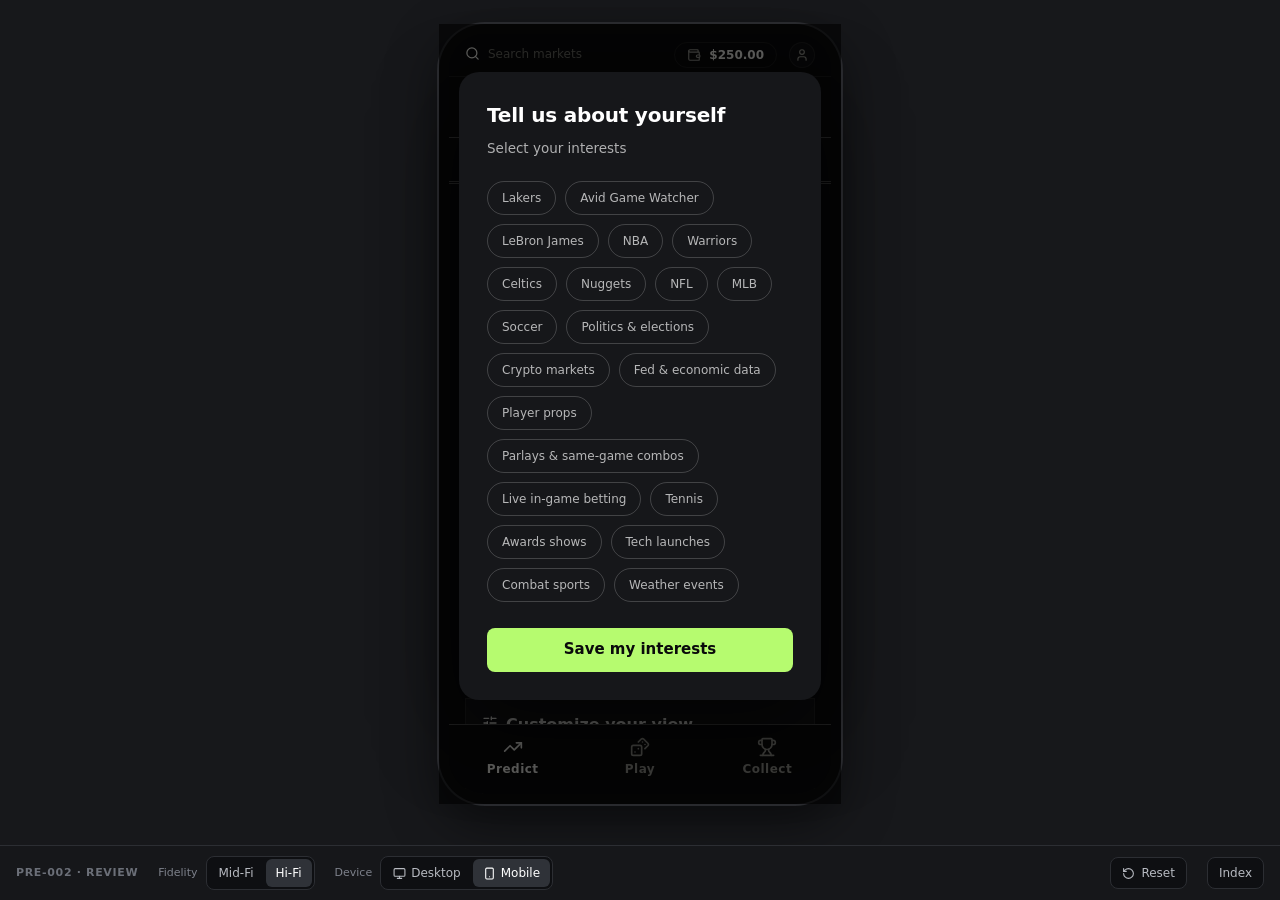
==== commit 17a6d330: "Revert mobile onboarding to a centered floating modal, matching desktop Drops the bottom-drawer trea" ====
--- a/index.html
+++ b/index.html
@@ -44,13 +44,11 @@
 ._flagsWrap_lmoli_106{margin-left:0}
 
 /* onboarding lives inside the device frame, not the browser chrome — so in the
-   Mobile simulation it's scoped to the phone mockup instead of the whole page. */
+   Mobile simulation it's scoped to the phone mockup instead of the whole page.
+   Presentation stays the same centered floating card as desktop (no drawer,
+   no distinct load-in animation — it just appears, same as desktop). */
 ._frame_lazny_32[data-device="mobile"]{contain:layout}
-._frame_lazny_32[data-device="mobile"] .pre-onboard-backdrop{padding:0;align-items:flex-end;border-radius:var(--frame-screen-radius);overflow:hidden}
 .pre-onboard-grip{display:none}
-._frame_lazny_32[data-device="mobile"] .pre-onboard-grip{display:block;width:36px;height:4px;border-radius:3px;background:currentColor;opacity:.25;margin:0 auto 14px}
-._frame_lazny_32[data-device="mobile"] .pre-onboard{width:100%;max-width:none;max-height:82%;border-radius:20px 20px 0 0;animation:pre-drawer-up .28s cubic-bezier(.2,.7,.2,1)}
-@keyframes pre-drawer-up{from{transform:translateY(100%)}to{transform:translateY(0)}}
 
 /* the real page's narrow-container carousel (generic "OpenAI" market) is a
    separate sibling of our hero slot that only shows up under 34rem — keep it
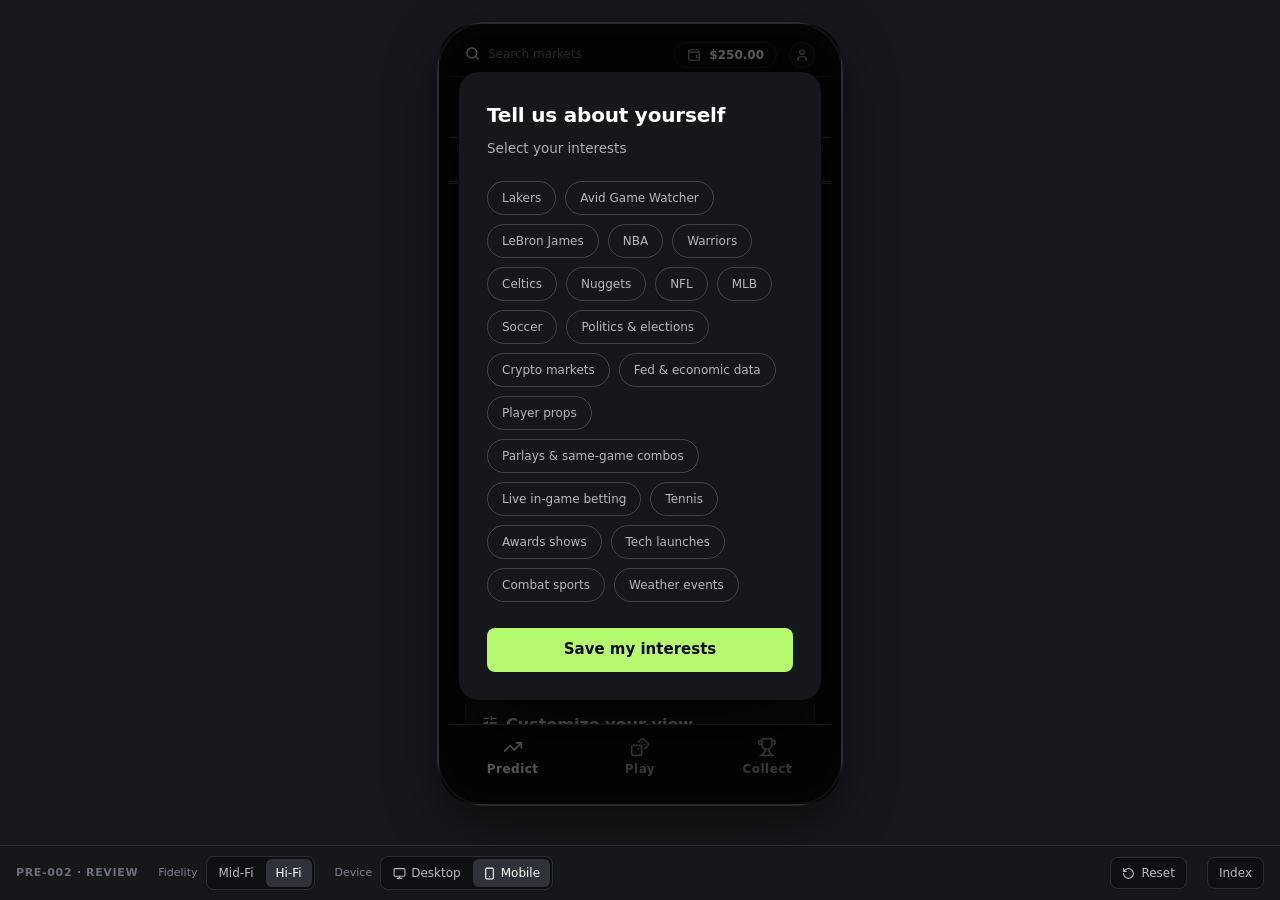
==== commit 79d97428: "Clip onboarding backdrop corners to the mobile frame's rounded edges" ====
--- a/index.html
+++ b/index.html
@@ -48,6 +48,7 @@
    Presentation stays the same centered floating card as desktop (no drawer,
    no distinct load-in animation — it just appears, same as desktop). */
 ._frame_lazny_32[data-device="mobile"]{contain:layout}
+._frame_lazny_32[data-device="mobile"] .pre-onboard-backdrop{border-radius:var(--frame-screen-radius);overflow:hidden}
 .pre-onboard-grip{display:none}
 
 /* the real page's narrow-container carousel (generic "OpenAI" market) is a
